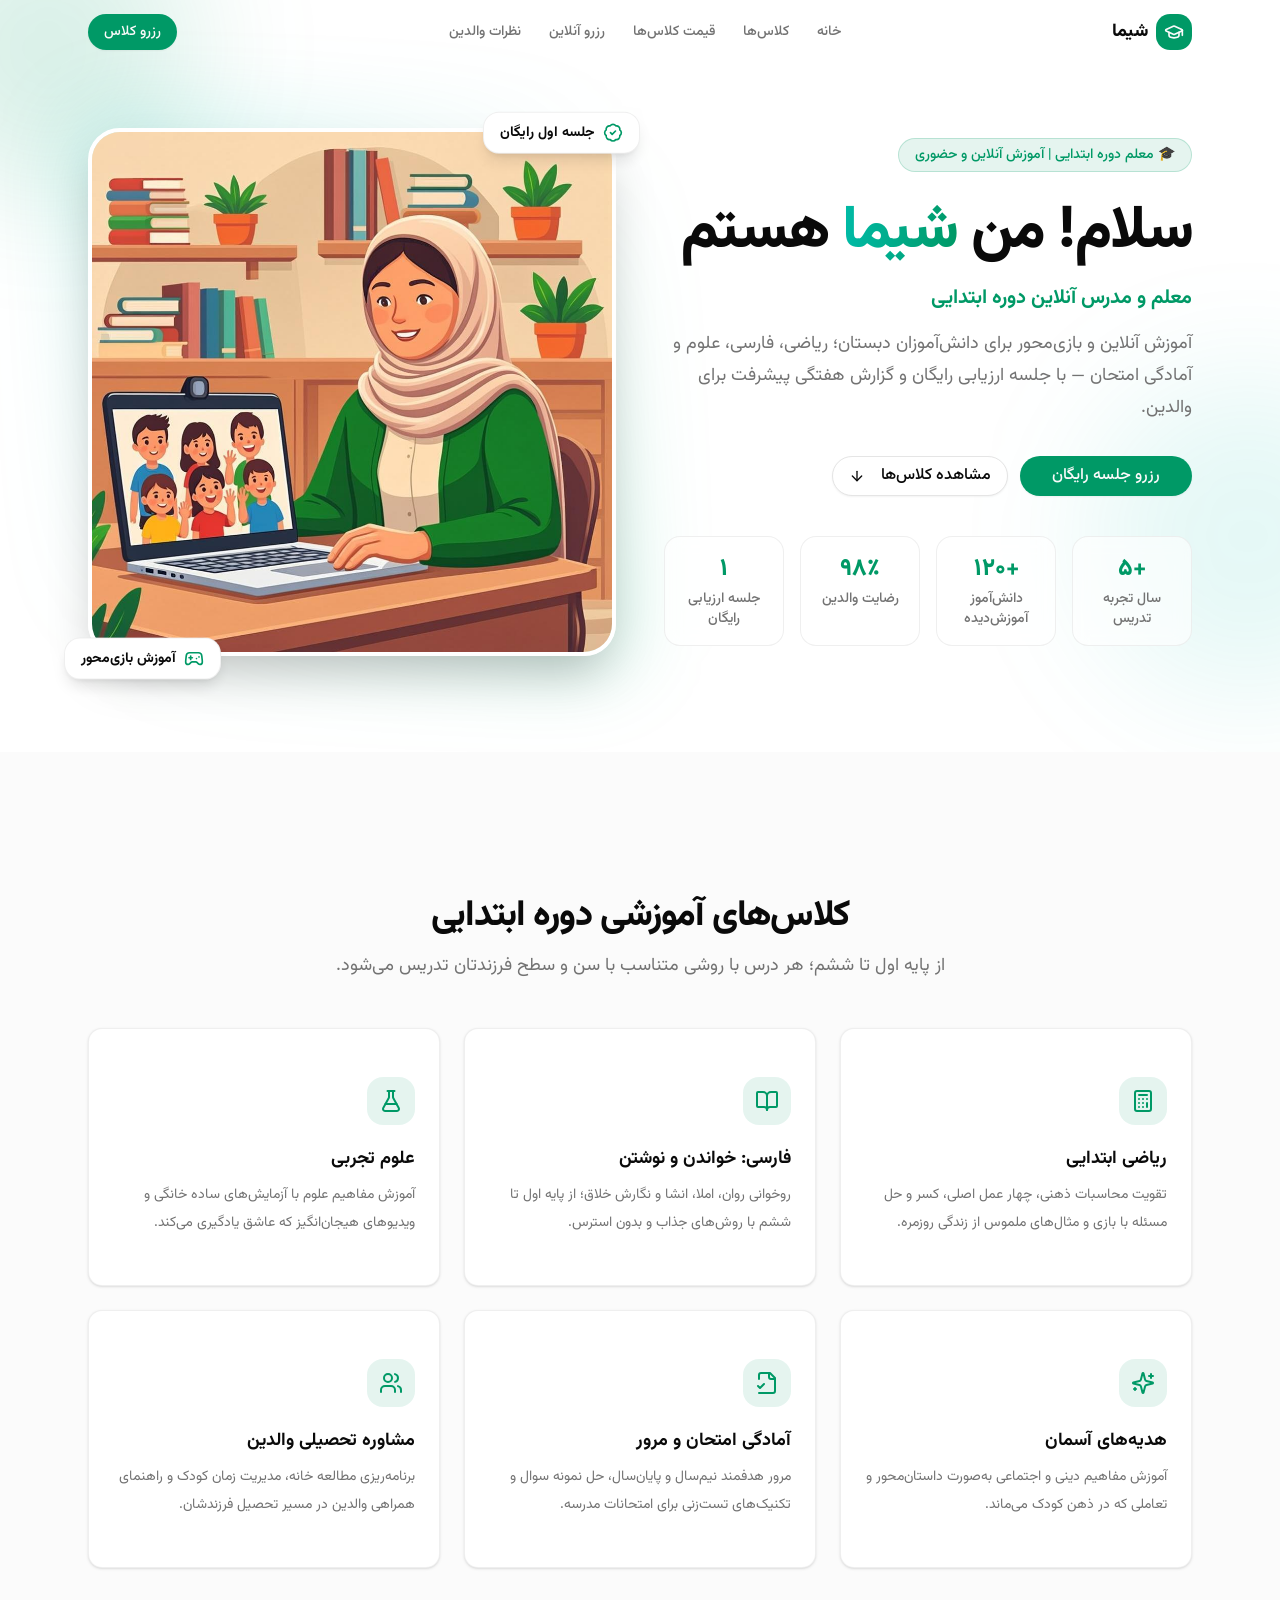
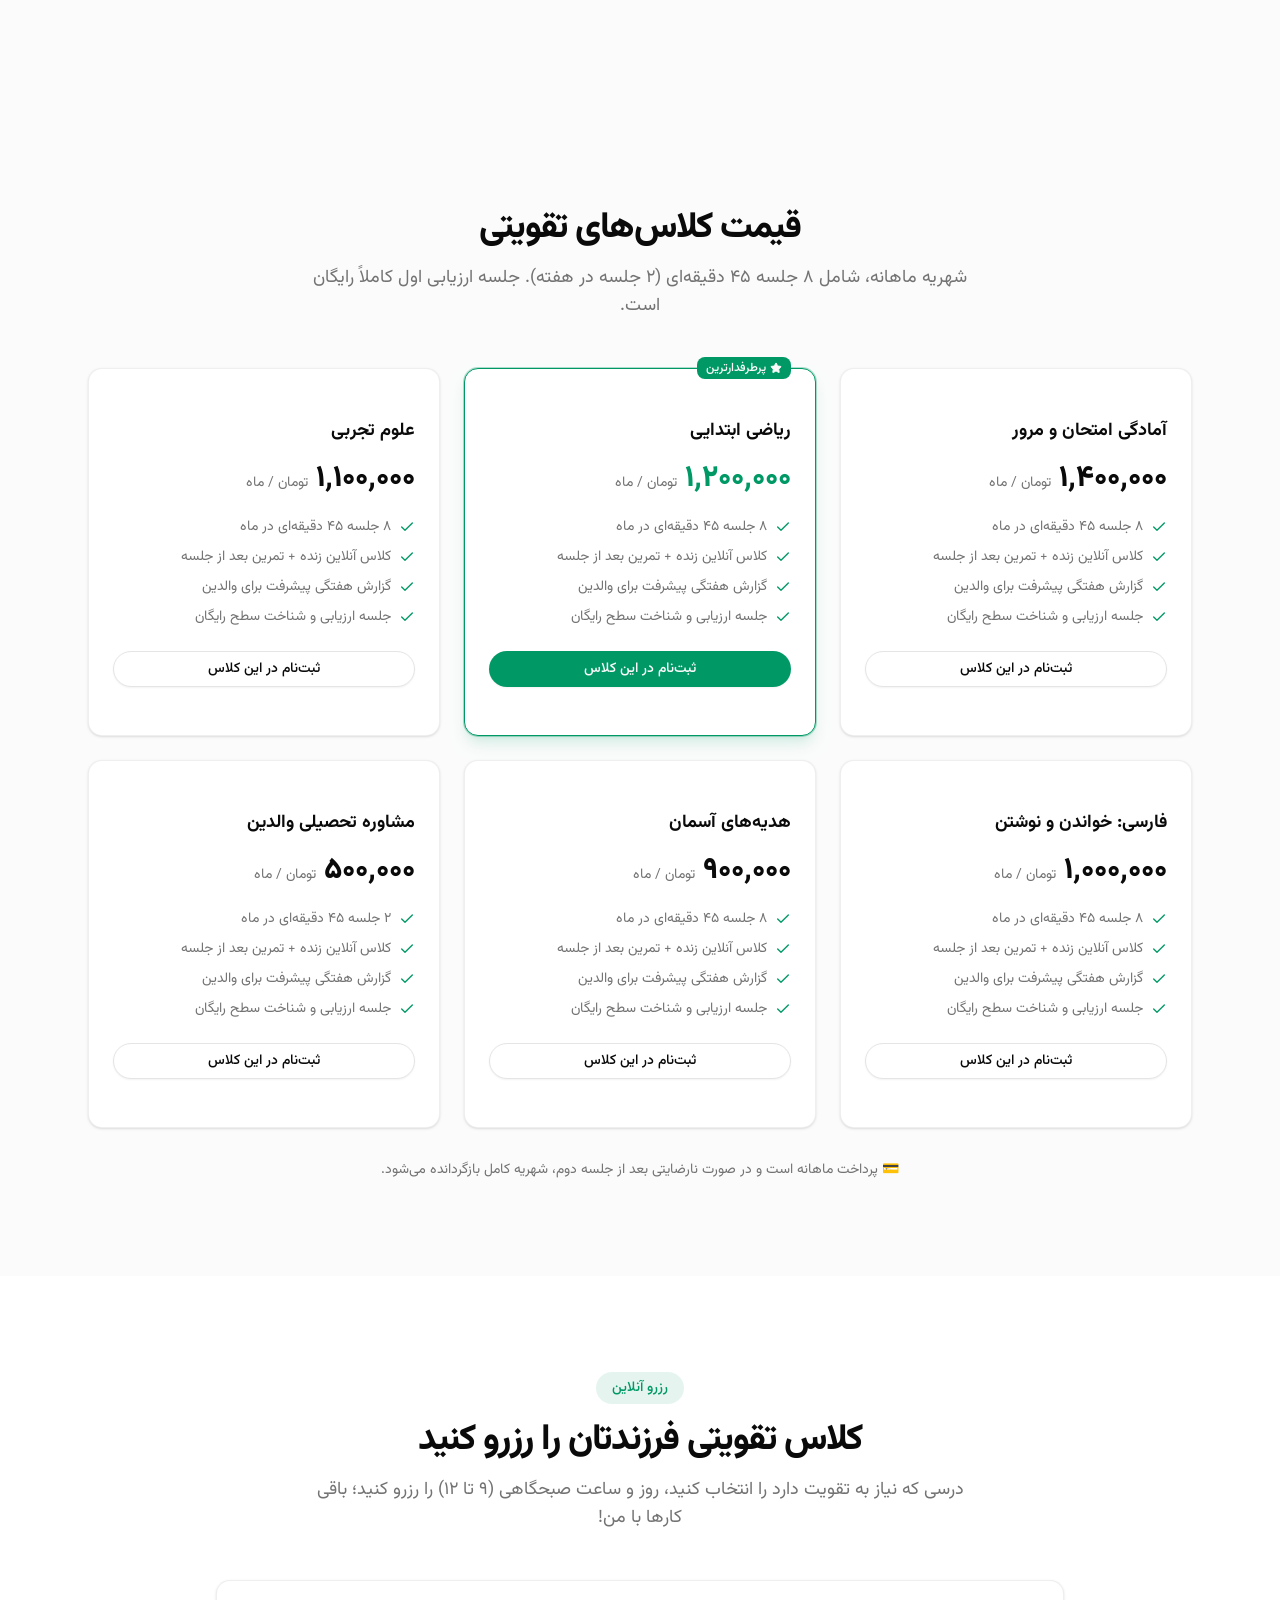
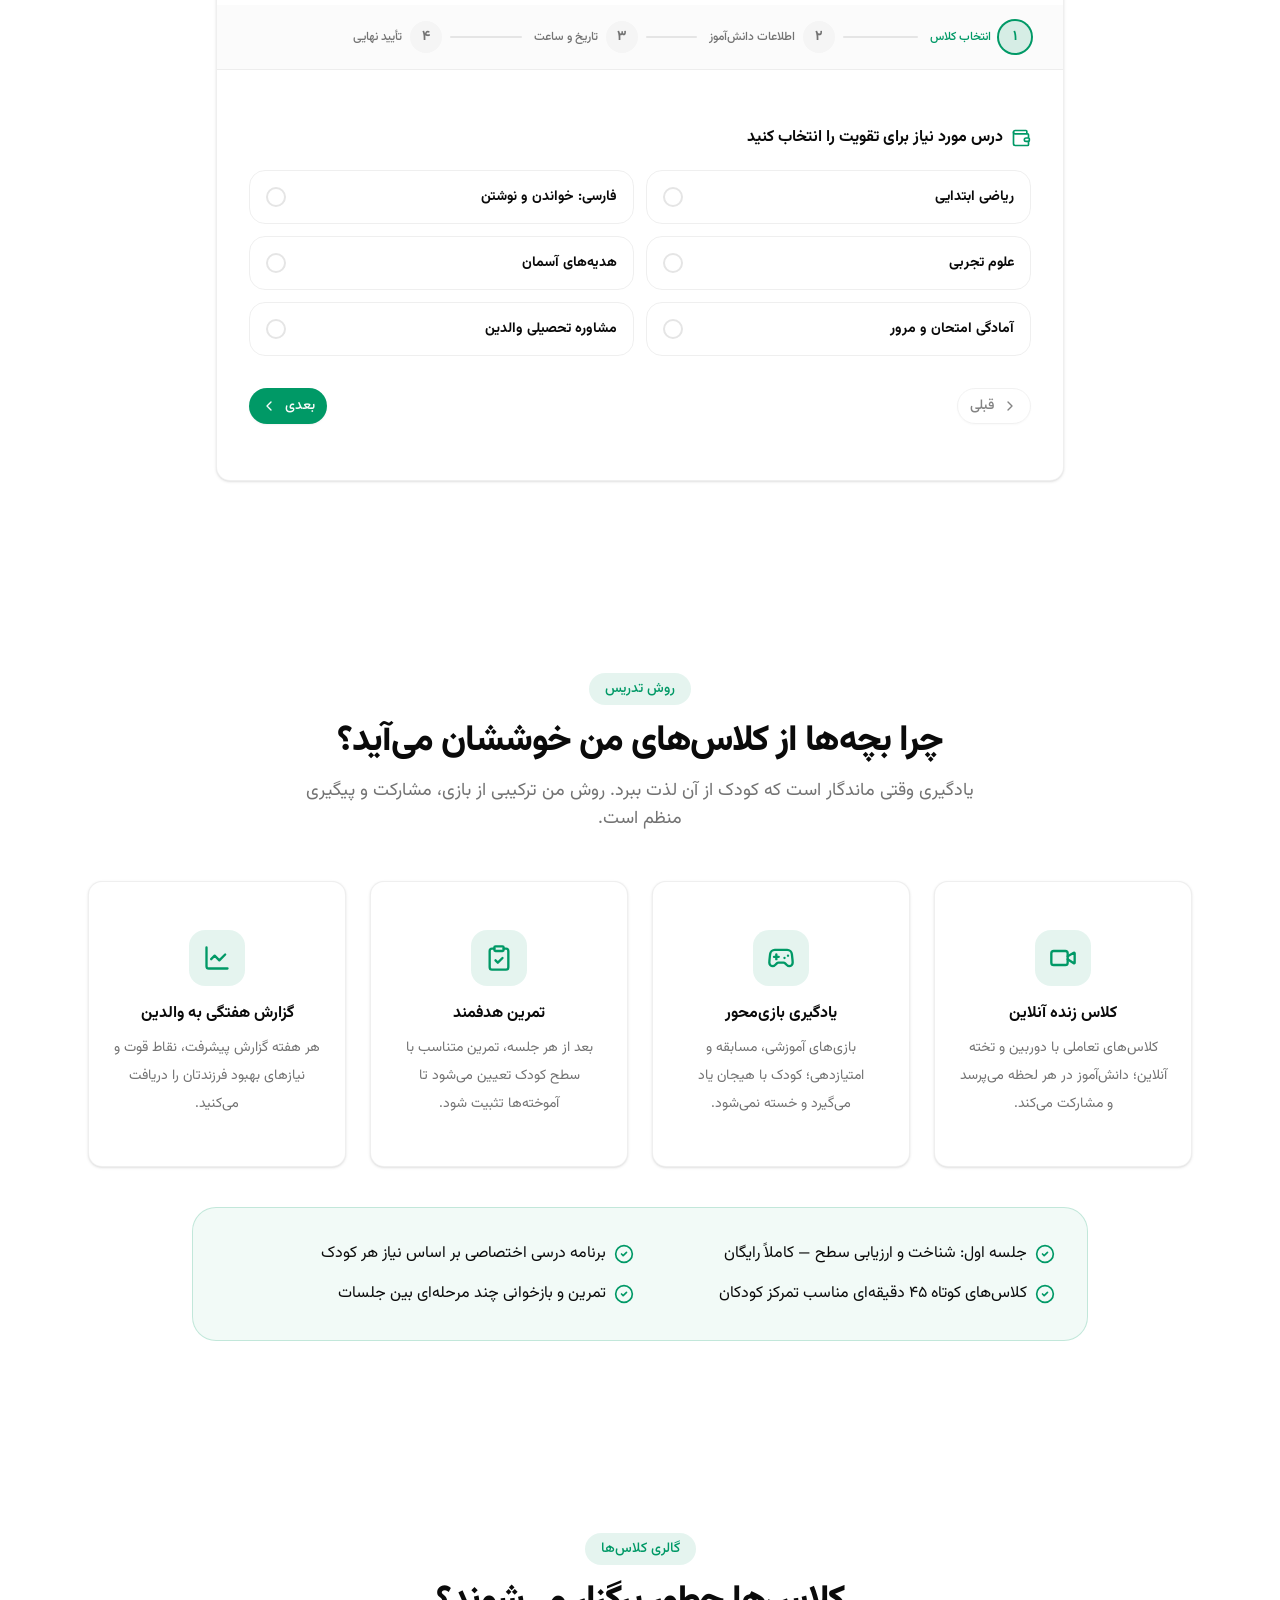
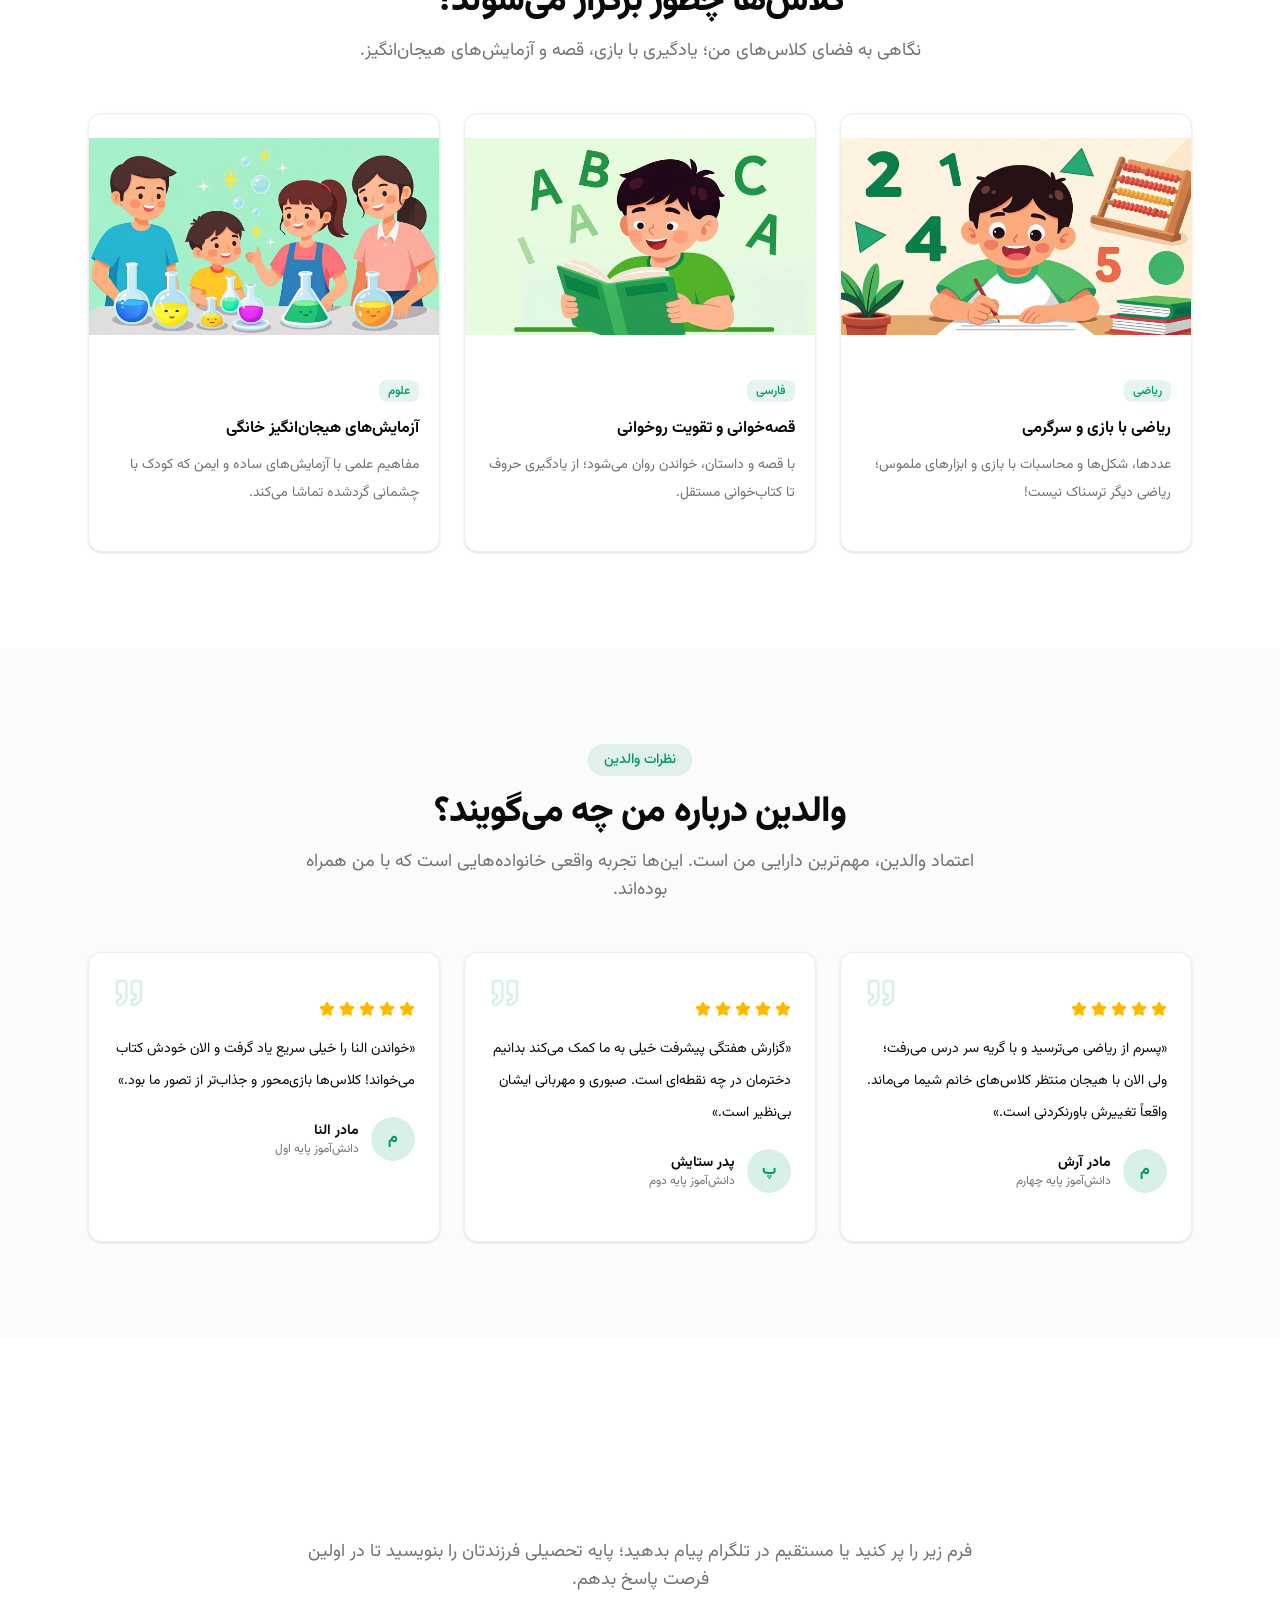
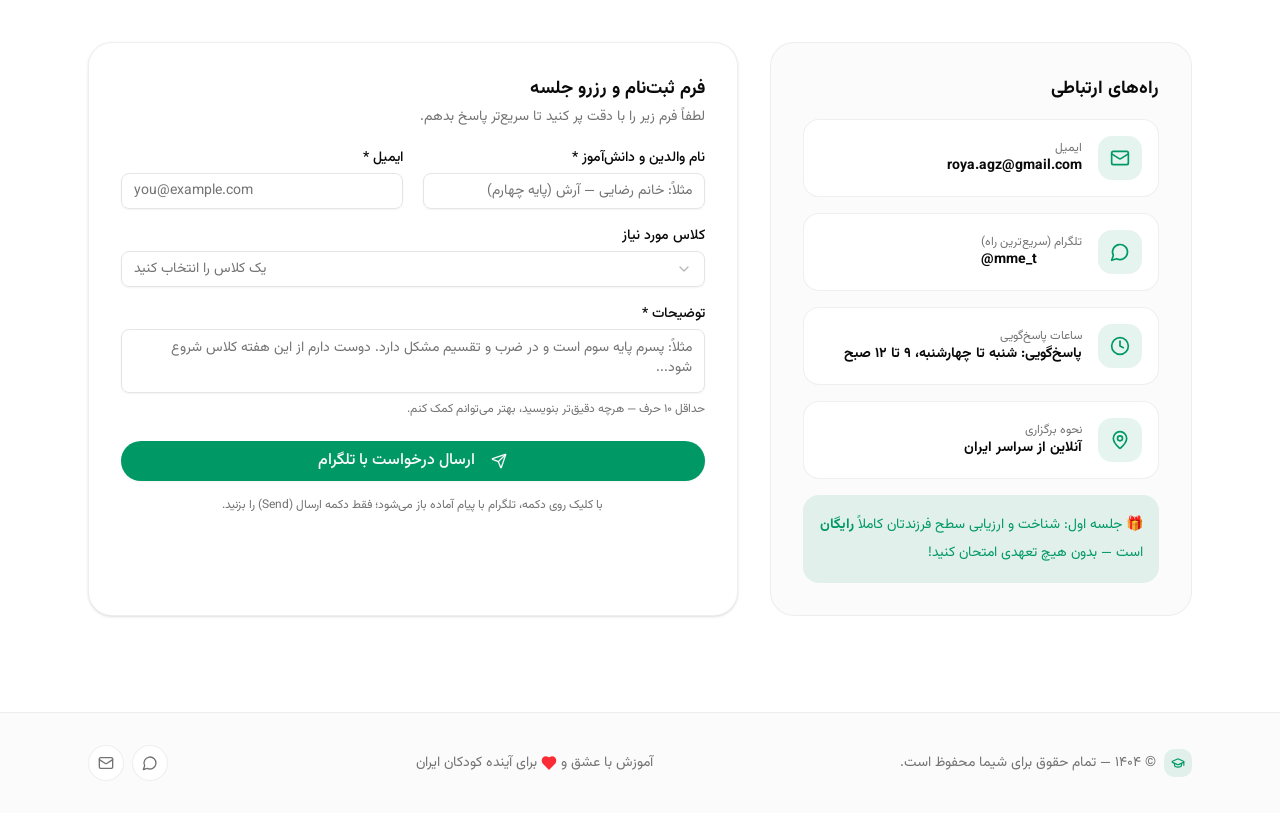
==== index.html @ c609b7a5 "deploy shima site" ====
<!DOCTYPE html><!--fPR9dBHdcpwANZ4AjoOxm--><html lang="fa" dir="rtl"><head><meta charSet="utf-8"/><meta name="viewport" content="width=device-width, initial-scale=1"/><link rel="preload" as="image" href="/images/hero-shima.png"/><link rel="stylesheet" href="/_next/static/chunks/c0160ee8b37b0816.css" data-precedence="next"/><link rel="preload" as="script" fetchPriority="low" href="/_next/static/chunks/556c8b59b4c9a879.js"/><script src="/_next/static/chunks/abc386bdde209760.js" async=""></script><script src="/_next/static/chunks/3b3c7ed019bbd741.js" async=""></script><script src="/_next/static/chunks/turbopack-4418671c871624ce.js" async=""></script><script src="/_next/static/chunks/ff1a16fafef87110.js" async=""></script><script src="/_next/static/chunks/d2be314c3ece3fbe.js" async=""></script><script src="/_next/static/chunks/2d46f11719722bdc.js" async=""></script><script src="/_next/static/chunks/47f9de1a89d2bc11.js" async=""></script><script src="/_next/static/chunks/5f9f906c36f49567.js" async=""></script><link rel="preload" href="https://fonts.googleapis.com/css2?family=Vazirmatn:wght@100..900&amp;display=swap" as="style"/><link rel="preconnect" href="https://fonts.googleapis.com"/><link rel="preconnect" href="https://fonts.gstatic.com" crossorigin="anonymous"/><title>شیما | معلم و مدرس آنلاین دوره ابتدایی</title><meta name="description" content="آموزش آنلاین و بازی‌محور دانش‌آموزان دبستان: ریاضی، فارسی، علوم و آمادگی امتحان. رزرو آنلاین کلاس تقویتی، شهریه شفاف و جلسه ارزیابی رایگان."/><meta name="keywords" content="تدریس آنلاین,معلم ابتدایی,کلاس ریاضی ابتدایی,تدریس خصوصی,آموزش آنلاین کودکان,معلم دبستان,رزرو کلاس آنلاین"/><meta property="og:title" content="شیما | معلم و مدرس آنلاین دوره ابتدایی"/><meta property="og:description" content="آموزش آنلاین و بازی‌محور دانش‌آموزان دبستان با جلسه ارزیابی رایگان"/><meta property="og:locale" content="fa_IR"/><meta property="og:type" content="website"/><meta name="twitter:card" content="summary"/><meta name="twitter:title" content="شیما | معلم و مدرس آنلاین دوره ابتدایی"/><meta name="twitter:description" content="آموزش آنلاین و بازی‌محور دانش‌آموزان دبستان با جلسه ارزیابی رایگان"/><link href="https://fonts.googleapis.com/css2?family=Vazirmatn:wght@100..900&amp;display=swap" rel="stylesheet"/><script src="/_next/static/chunks/a6dad97d9634a72d.js" noModule=""></script></head><body class="antialiased bg-background text-foreground font-sans"><div hidden=""><!--$--><!--/$--></div><div class="flex min-h-screen flex-col"><header class="fixed inset-x-0 top-0 z-50 transition-all duration-300 bg-transparent"><nav aria-label="ناوبری اصلی" class="mx-auto flex h-16 max-w-6xl items-center justify-between px-4 sm:px-6"><a href="#home" class="flex items-center gap-2 font-extrabold"><span class="flex h-9 w-9 items-center justify-center rounded-xl bg-primary text-primary-foreground"><svg xmlns="http://www.w3.org/2000/svg" width="24" height="24" viewBox="0 0 24 24" fill="none" stroke="currentColor" stroke-width="2" stroke-linecap="round" stroke-linejoin="round" class="lucide lucide-graduation-cap h-5 w-5" aria-hidden="true"><path d="M21.42 10.922a1 1 0 0 0-.019-1.838L12.83 5.18a2 2 0 0 0-1.66 0L2.6 9.08a1 1 0 0 0 0 1.832l8.57 3.908a2 2 0 0 0 1.66 0z"></path><path d="M22 10v6"></path><path d="M6 12.5V16a6 3 0 0 0 12 0v-3.5"></path></svg></span><span class="text-lg">شیما</span></a><ul class="hidden items-center gap-1 lg:flex"><li><a href="#home" class="rounded-lg px-3 py-2 text-sm font-medium text-muted-foreground transition-colors hover:bg-primary/10 hover:text-primary">خانه</a></li><li><a href="#classes" class="rounded-lg px-3 py-2 text-sm font-medium text-muted-foreground transition-colors hover:bg-primary/10 hover:text-primary">کلاس‌ها</a></li><li><a href="#pricing" class="rounded-lg px-3 py-2 text-sm font-medium text-muted-foreground transition-colors hover:bg-primary/10 hover:text-primary">قیمت کلاس‌ها</a></li><li><a href="#booking" class="rounded-lg px-3 py-2 text-sm font-medium text-muted-foreground transition-colors hover:bg-primary/10 hover:text-primary">رزرو آنلاین</a></li><li><a href="#testimonials" class="rounded-lg px-3 py-2 text-sm font-medium text-muted-foreground transition-colors hover:bg-primary/10 hover:text-primary">نظرات والدین</a></li></ul><div class="hidden md:block"><a href="#booking" data-slot="button" class="inline-flex items-center justify-center gap-2 whitespace-nowrap text-sm font-medium transition-all disabled:pointer-events-none disabled:opacity-50 [&amp;_svg]:pointer-events-none [&amp;_svg:not([class*=&#x27;size-&#x27;])]:size-4 shrink-0 [&amp;_svg]:shrink-0 outline-none focus-visible:border-ring focus-visible:ring-ring/50 focus-visible:ring-[3px] aria-invalid:ring-destructive/20 dark:aria-invalid:ring-destructive/40 aria-invalid:border-destructive bg-primary text-primary-foreground shadow-xs hover:bg-primary/90 h-9 px-4 py-2 has-[&gt;svg]:px-3 rounded-full">رزرو کلاس</a></div><button data-slot="sheet-trigger" class="inline-flex items-center justify-center gap-2 whitespace-nowrap rounded-md text-sm font-medium transition-all disabled:pointer-events-none disabled:opacity-50 [&amp;_svg]:pointer-events-none [&amp;_svg:not([class*=&#x27;size-&#x27;])]:size-4 shrink-0 [&amp;_svg]:shrink-0 outline-none focus-visible:border-ring focus-visible:ring-ring/50 focus-visible:ring-[3px] aria-invalid:ring-destructive/20 dark:aria-invalid:ring-destructive/40 aria-invalid:border-destructive border bg-background shadow-xs hover:bg-accent hover:text-accent-foreground dark:bg-input/30 dark:border-input dark:hover:bg-input/50 size-9 md:hidden" aria-label="باز کردن منو" type="button" aria-haspopup="dialog" aria-expanded="false" aria-controls="radix-_R_8lfdb_" data-state="closed"><svg xmlns="http://www.w3.org/2000/svg" width="24" height="24" viewBox="0 0 24 24" fill="none" stroke="currentColor" stroke-width="2" stroke-linecap="round" stroke-linejoin="round" class="lucide lucide-menu h-5 w-5" aria-hidden="true"><path d="M4 12h16"></path><path d="M4 18h16"></path><path d="M4 6h16"></path></svg></button></nav></header><main class="flex-1"><section id="home" class="relative overflow-hidden pt-28 pb-16 sm:pt-32 sm:pb-24"><div aria-hidden="true" class="pointer-events-none absolute inset-0 -z-10"><div class="absolute -top-24 -left-24 h-72 w-72 rounded-full bg-primary/15 blur-3xl"></div><div class="absolute top-1/2 -right-32 h-80 w-80 rounded-full bg-teal-500/10 blur-3xl"></div></div><div class="mx-auto grid max-w-6xl items-center gap-12 px-4 sm:px-6 lg:grid-cols-2"><div class="text-center lg:text-right"><div style="opacity:0;transform:translateY(24px)"><span class="inline-flex items-center gap-2 rounded-full border border-primary/20 bg-primary/10 px-4 py-1.5 text-sm font-medium text-primary">🎓 معلم دوره ابتدایی | آموزش آنلاین و حضوری</span></div><div style="opacity:0;transform:translateY(24px)"><h1 class="mt-6 text-4xl font-extrabold leading-[1.2] tracking-tight text-foreground sm:text-5xl lg:text-6xl">سلام! من<!-- --> <span class="bg-gradient-to-l from-emerald-600 to-teal-500 bg-clip-text text-transparent">شیما</span> <!-- -->هستم</h1></div><div style="opacity:0;transform:translateY(24px)"><p class="mt-4 text-lg font-bold text-primary sm:text-xl">معلم و مدرس آنلاین دوره ابتدایی</p></div><div style="opacity:0;transform:translateY(24px)"><p class="mx-auto mt-4 max-w-xl text-base leading-8 text-muted-foreground sm:text-lg lg:mx-0">آموزش آنلاین و بازی‌محور برای دانش‌آموزان دبستان؛ ریاضی، فارسی، علوم و آمادگی امتحان — با جلسه ارزیابی رایگان و گزارش هفتگی پیشرفت برای والدین.</p></div><div style="opacity:0;transform:translateY(24px)"><div class="mt-8 flex flex-col items-center justify-center gap-3 sm:flex-row lg:justify-start"><a href="#booking" data-slot="button" class="inline-flex items-center justify-center gap-2 whitespace-nowrap font-medium transition-all disabled:pointer-events-none disabled:opacity-50 [&amp;_svg]:pointer-events-none [&amp;_svg:not([class*=&#x27;size-&#x27;])]:size-4 shrink-0 [&amp;_svg]:shrink-0 outline-none focus-visible:border-ring focus-visible:ring-ring/50 focus-visible:ring-[3px] aria-invalid:ring-destructive/20 dark:aria-invalid:ring-destructive/40 aria-invalid:border-destructive bg-primary text-primary-foreground shadow-xs hover:bg-primary/90 h-10 has-[&gt;svg]:px-4 w-full rounded-full px-8 text-base sm:w-auto">رزرو جلسه رایگان</a><a href="#classes" data-slot="button" class="inline-flex items-center justify-center gap-2 whitespace-nowrap font-medium transition-all disabled:pointer-events-none disabled:opacity-50 [&amp;_svg]:pointer-events-none [&amp;_svg:not([class*=&#x27;size-&#x27;])]:size-4 shrink-0 [&amp;_svg]:shrink-0 outline-none focus-visible:border-ring focus-visible:ring-ring/50 focus-visible:ring-[3px] aria-invalid:ring-destructive/20 dark:aria-invalid:ring-destructive/40 aria-invalid:border-destructive border bg-background shadow-xs hover:bg-accent hover:text-accent-foreground dark:bg-input/30 dark:border-input dark:hover:bg-input/50 h-10 has-[&gt;svg]:px-4 w-full rounded-full px-8 text-base sm:w-auto">مشاهده کلاس‌ها<svg xmlns="http://www.w3.org/2000/svg" width="24" height="24" viewBox="0 0 24 24" fill="none" stroke="currentColor" stroke-width="2" stroke-linecap="round" stroke-linejoin="round" class="lucide lucide-arrow-down ms-2 h-4 w-4" aria-hidden="true"><path d="M12 5v14"></path><path d="m19 12-7 7-7-7"></path></svg></a></div></div><div style="opacity:0;transform:translateY(24px)"><dl class="mt-10 grid grid-cols-2 gap-4 sm:grid-cols-4"><div class="rounded-2xl border border-border/60 bg-card/60 p-4 text-center backdrop-blur-sm"><dt class="sr-only">سال تجربه تدریس</dt><dd class="text-2xl font-extrabold text-primary">+۵</dd><dd class="mt-1 text-xs font-medium text-muted-foreground sm:text-sm">سال تجربه تدریس</dd></div><div class="rounded-2xl border border-border/60 bg-card/60 p-4 text-center backdrop-blur-sm"><dt class="sr-only">دانش‌آموز آموزش‌دیده</dt><dd class="text-2xl font-extrabold text-primary">+۱۲۰</dd><dd class="mt-1 text-xs font-medium text-muted-foreground sm:text-sm">دانش‌آموز آموزش‌دیده</dd></div><div class="rounded-2xl border border-border/60 bg-card/60 p-4 text-center backdrop-blur-sm"><dt class="sr-only">رضایت والدین</dt><dd class="text-2xl font-extrabold text-primary">۹۸٪</dd><dd class="mt-1 text-xs font-medium text-muted-foreground sm:text-sm">رضایت والدین</dd></div><div class="rounded-2xl border border-border/60 bg-card/60 p-4 text-center backdrop-blur-sm"><dt class="sr-only">جلسه ارزیابی رایگان</dt><dd class="text-2xl font-extrabold text-primary">۱</dd><dd class="mt-1 text-xs font-medium text-muted-foreground sm:text-sm">جلسه ارزیابی رایگان</dd></div></dl></div></div><div style="opacity:0;transform:translateY(40px)"><div class="relative mx-auto max-w-md lg:max-w-none"><div aria-hidden="true" class="absolute -inset-4 -z-10 rounded-[2.5rem] bg-gradient-to-tl from-emerald-500/20 via-transparent to-teal-500/20 blur-2xl"></div><div class="overflow-hidden rounded-[2rem] border-4 border-card shadow-2xl"><img alt="شیما، معلم دوره ابتدایی، در حال برگزاری کلاس آنلاین" width="1024" height="1024" decoding="async" data-nimg="1" class="h-auto w-full object-cover" style="color:transparent" src="/images/hero-shima.png"/></div><div class="absolute -top-4 -right-3 flex items-center gap-2 rounded-2xl border border-border/60 bg-card px-4 py-2.5 shadow-lg sm:-right-6"><svg xmlns="http://www.w3.org/2000/svg" width="24" height="24" viewBox="0 0 24 24" fill="none" stroke="currentColor" stroke-width="2" stroke-linecap="round" stroke-linejoin="round" class="lucide lucide-badge-check h-5 w-5 text-primary" aria-hidden="true"><path d="M3.85 8.62a4 4 0 0 1 4.78-4.77 4 4 0 0 1 6.74 0 4 4 0 0 1 4.78 4.78 4 4 0 0 1 0 6.74 4 4 0 0 1-4.77 4.78 4 4 0 0 1-6.75 0 4 4 0 0 1-4.78-4.77 4 4 0 0 1 0-6.76Z"></path><path d="m9 12 2 2 4-4"></path></svg><span class="text-sm font-bold">جلسه اول رایگان</span></div><div class="absolute -bottom-4 -left-3 flex items-center gap-2 rounded-2xl border border-border/60 bg-card px-4 py-2.5 shadow-lg sm:-left-6"><svg xmlns="http://www.w3.org/2000/svg" width="24" height="24" viewBox="0 0 24 24" fill="none" stroke="currentColor" stroke-width="2" stroke-linecap="round" stroke-linejoin="round" class="lucide lucide-gamepad2 lucide-gamepad-2 h-5 w-5 text-primary" aria-hidden="true"><line x1="6" x2="10" y1="11" y2="11"></line><line x1="8" x2="8" y1="9" y2="13"></line><line x1="15" x2="15.01" y1="12" y2="12"></line><line x1="18" x2="18.01" y1="10" y2="10"></line><path d="M17.32 5H6.68a4 4 0 0 0-3.978 3.59c-.006.052-.01.101-.017.152C2.604 9.416 2 14.456 2 16a3 3 0 0 0 3 3c1 0 1.5-.5 2-1l1.414-1.414A2 2 0 0 1 9.828 16h4.344a2 2 0 0 1 1.414.586L17 18c.5.5 1 1 2 1a3 3 0 0 0 3-3c0-1.545-.604-6.584-.685-7.258-.007-.05-.011-.1-.017-.151A4 4 0 0 0 17.32 5z"></path></svg><span class="text-sm font-bold">آموزش بازی‌محور</span></div></div></div></div></section><section id="classes" class="bg-muted/40 py-20 sm:py-24"><div class="mx-auto max-w-6xl px-4 sm:px-6"><div class="mx-auto mb-12 max-w-2xl text-center"><div style="opacity:0;transform:translateY(24px)"><span class="inline-block rounded-full bg-primary/10 px-4 py-1.5 text-sm font-medium text-primary">کلاس‌ها</span></div><div style="opacity:0;transform:translateY(24px)"><h2 class="mt-4 text-3xl font-extrabold tracking-tight text-foreground sm:text-4xl">کلاس‌های آموزشی دوره ابتدایی</h2></div><div style="opacity:0;transform:translateY(24px)"><p class="mt-4 text-base leading-7 text-muted-foreground sm:text-lg">از پایه اول تا ششم؛ هر درس با روشی متناسب با سن و سطح فرزندتان تدریس می‌شود.</p></div></div><div class="grid gap-6 sm:grid-cols-2 lg:grid-cols-3"><div style="opacity:0;transform:translateY(24px)"><div data-slot="card" class="bg-card text-card-foreground flex flex-col gap-6 rounded-xl border py-6 shadow-sm group h-full border-border/60 transition-all duration-300 hover:-translate-y-1.5 hover:border-primary/40 hover:shadow-xl"><div data-slot="card-content" class="p-6"><div class="flex h-12 w-12 items-center justify-center rounded-2xl bg-primary/10 text-primary transition-colors group-hover:bg-primary group-hover:text-primary-foreground"><svg xmlns="http://www.w3.org/2000/svg" width="24" height="24" viewBox="0 0 24 24" fill="none" stroke="currentColor" stroke-width="2" stroke-linecap="round" stroke-linejoin="round" class="lucide lucide-calculator h-6 w-6" aria-hidden="true"><rect width="16" height="20" x="4" y="2" rx="2"></rect><line x1="8" x2="16" y1="6" y2="6"></line><line x1="16" x2="16" y1="14" y2="18"></line><path d="M16 10h.01"></path><path d="M12 10h.01"></path><path d="M8 10h.01"></path><path d="M12 14h.01"></path><path d="M8 14h.01"></path><path d="M12 18h.01"></path><path d="M8 18h.01"></path></svg></div><h3 class="mt-5 text-lg font-bold text-foreground">ریاضی ابتدایی</h3><p class="mt-2 text-sm leading-7 text-muted-foreground">تقویت محاسبات ذهنی، چهار عمل اصلی، کسر و حل مسئله با بازی و مثال‌های ملموس از زندگی روزمره.</p></div></div></div><div style="opacity:0;transform:translateY(24px)"><div data-slot="card" class="bg-card text-card-foreground flex flex-col gap-6 rounded-xl border py-6 shadow-sm group h-full border-border/60 transition-all duration-300 hover:-translate-y-1.5 hover:border-primary/40 hover:shadow-xl"><div data-slot="card-content" class="p-6"><div class="flex h-12 w-12 items-center justify-center rounded-2xl bg-primary/10 text-primary transition-colors group-hover:bg-primary group-hover:text-primary-foreground"><svg xmlns="http://www.w3.org/2000/svg" width="24" height="24" viewBox="0 0 24 24" fill="none" stroke="currentColor" stroke-width="2" stroke-linecap="round" stroke-linejoin="round" class="lucide lucide-book-open h-6 w-6" aria-hidden="true"><path d="M12 7v14"></path><path d="M3 18a1 1 0 0 1-1-1V4a1 1 0 0 1 1-1h5a4 4 0 0 1 4 4 4 4 0 0 1 4-4h5a1 1 0 0 1 1 1v13a1 1 0 0 1-1 1h-6a3 3 0 0 0-3 3 3 3 0 0 0-3-3z"></path></svg></div><h3 class="mt-5 text-lg font-bold text-foreground">فارسی: خواندن و نوشتن</h3><p class="mt-2 text-sm leading-7 text-muted-foreground">روخوانی روان، املا، انشا و نگارش خلاق؛ از پایه اول تا ششم با روش‌های جذاب و بدون استرس.</p></div></div></div><div style="opacity:0;transform:translateY(24px)"><div data-slot="card" class="bg-card text-card-foreground flex flex-col gap-6 rounded-xl border py-6 shadow-sm group h-full border-border/60 transition-all duration-300 hover:-translate-y-1.5 hover:border-primary/40 hover:shadow-xl"><div data-slot="card-content" class="p-6"><div class="flex h-12 w-12 items-center justify-center rounded-2xl bg-primary/10 text-primary transition-colors group-hover:bg-primary group-hover:text-primary-foreground"><svg xmlns="http://www.w3.org/2000/svg" width="24" height="24" viewBox="0 0 24 24" fill="none" stroke="currentColor" stroke-width="2" stroke-linecap="round" stroke-linejoin="round" class="lucide lucide-flask-conical h-6 w-6" aria-hidden="true"><path d="M14 2v6a2 2 0 0 0 .245.96l5.51 10.08A2 2 0 0 1 18 22H6a2 2 0 0 1-1.755-2.96l5.51-10.08A2 2 0 0 0 10 8V2"></path><path d="M6.453 15h11.094"></path><path d="M8.5 2h7"></path></svg></div><h3 class="mt-5 text-lg font-bold text-foreground">علوم تجربی</h3><p class="mt-2 text-sm leading-7 text-muted-foreground">آموزش مفاهیم علوم با آزمایش‌های ساده خانگی و ویدیوهای هیجان‌انگیز که عاشق یادگیری می‌کند.</p></div></div></div><div style="opacity:0;transform:translateY(24px)"><div data-slot="card" class="bg-card text-card-foreground flex flex-col gap-6 rounded-xl border py-6 shadow-sm group h-full border-border/60 transition-all duration-300 hover:-translate-y-1.5 hover:border-primary/40 hover:shadow-xl"><div data-slot="card-content" class="p-6"><div class="flex h-12 w-12 items-center justify-center rounded-2xl bg-primary/10 text-primary transition-colors group-hover:bg-primary group-hover:text-primary-foreground"><svg xmlns="http://www.w3.org/2000/svg" width="24" height="24" viewBox="0 0 24 24" fill="none" stroke="currentColor" stroke-width="2" stroke-linecap="round" stroke-linejoin="round" class="lucide lucide-sparkles h-6 w-6" aria-hidden="true"><path d="M9.937 15.5A2 2 0 0 0 8.5 14.063l-6.135-1.582a.5.5 0 0 1 0-.962L8.5 9.936A2 2 0 0 0 9.937 8.5l1.582-6.135a.5.5 0 0 1 .963 0L14.063 8.5A2 2 0 0 0 15.5 9.937l6.135 1.581a.5.5 0 0 1 0 .964L15.5 14.063a2 2 0 0 0-1.437 1.437l-1.582 6.135a.5.5 0 0 1-.963 0z"></path><path d="M20 3v4"></path><path d="M22 5h-4"></path><path d="M4 17v2"></path><path d="M5 18H3"></path></svg></div><h3 class="mt-5 text-lg font-bold text-foreground">هدیه‌های آسمان</h3><p class="mt-2 text-sm leading-7 text-muted-foreground">آموزش مفاهیم دینی و اجتماعی به‌صورت داستان‌محور و تعاملی که در ذهن کودک می‌ماند.</p></div></div></div><div style="opacity:0;transform:translateY(24px)"><div data-slot="card" class="bg-card text-card-foreground flex flex-col gap-6 rounded-xl border py-6 shadow-sm group h-full border-border/60 transition-all duration-300 hover:-translate-y-1.5 hover:border-primary/40 hover:shadow-xl"><div data-slot="card-content" class="p-6"><div class="flex h-12 w-12 items-center justify-center rounded-2xl bg-primary/10 text-primary transition-colors group-hover:bg-primary group-hover:text-primary-foreground"><svg xmlns="http://www.w3.org/2000/svg" width="24" height="24" viewBox="0 0 24 24" fill="none" stroke="currentColor" stroke-width="2" stroke-linecap="round" stroke-linejoin="round" class="lucide lucide-file-check2 lucide-file-check-2 h-6 w-6" aria-hidden="true"><path d="M4 22h14a2 2 0 0 0 2-2V7l-5-5H6a2 2 0 0 0-2 2v4"></path><path d="M14 2v4a2 2 0 0 0 2 2h4"></path><path d="m3 15 2 2 4-4"></path></svg></div><h3 class="mt-5 text-lg font-bold text-foreground">آمادگی امتحان و مرور</h3><p class="mt-2 text-sm leading-7 text-muted-foreground">مرور هدفمند نیم‌سال و پایان‌سال، حل نمونه سوال و تکنیک‌های تست‌زنی برای امتحانات مدرسه.</p></div></div></div><div style="opacity:0;transform:translateY(24px)"><div data-slot="card" class="bg-card text-card-foreground flex flex-col gap-6 rounded-xl border py-6 shadow-sm group h-full border-border/60 transition-all duration-300 hover:-translate-y-1.5 hover:border-primary/40 hover:shadow-xl"><div data-slot="card-content" class="p-6"><div class="flex h-12 w-12 items-center justify-center rounded-2xl bg-primary/10 text-primary transition-colors group-hover:bg-primary group-hover:text-primary-foreground"><svg xmlns="http://www.w3.org/2000/svg" width="24" height="24" viewBox="0 0 24 24" fill="none" stroke="currentColor" stroke-width="2" stroke-linecap="round" stroke-linejoin="round" class="lucide lucide-users h-6 w-6" aria-hidden="true"><path d="M16 21v-2a4 4 0 0 0-4-4H6a4 4 0 0 0-4 4v2"></path><path d="M16 3.128a4 4 0 0 1 0 7.744"></path><path d="M22 21v-2a4 4 0 0 0-3-3.87"></path><circle cx="9" cy="7" r="4"></circle></svg></div><h3 class="mt-5 text-lg font-bold text-foreground">مشاوره تحصیلی والدین</h3><p class="mt-2 text-sm leading-7 text-muted-foreground">برنامه‌ریزی مطالعه خانه، مدیریت زمان کودک و راهنمای همراهی والدین در مسیر تحصیل فرزندشان.</p></div></div></div></div></div></section><section id="pricing" class="bg-muted/40 py-20 sm:py-24"><div class="mx-auto max-w-6xl px-4 sm:px-6"><div class="mx-auto mb-12 max-w-2xl text-center"><div style="opacity:0;transform:translateY(24px)"><span class="inline-block rounded-full bg-primary/10 px-4 py-1.5 text-sm font-medium text-primary">شهریه کلاس‌ها</span></div><div style="opacity:0;transform:translateY(24px)"><h2 class="mt-4 text-3xl font-extrabold tracking-tight text-foreground sm:text-4xl">قیمت کلاس‌های تقویتی</h2></div><div style="opacity:0;transform:translateY(24px)"><p class="mt-4 text-base leading-7 text-muted-foreground sm:text-lg">شهریه ماهانه، شامل ۸ جلسه ۴۵ دقیقه‌ای (۲ جلسه در هفته). جلسه ارزیابی اول کاملاً رایگان است.</p></div></div><div class="grid gap-6 sm:grid-cols-2 lg:grid-cols-3"><div style="opacity:0;transform:translateY(24px)"><div data-slot="card" class="bg-card text-card-foreground flex flex-col gap-6 rounded-xl border py-6 shadow-sm relative h-full transition-all duration-300 hover:-translate-y-1.5 hover:shadow-xl border-border/60"><div data-slot="card-content" class="flex h-full flex-col p-6"><h3 class="text-lg font-bold text-foreground">آمادگی امتحان و مرور</h3><div class="mt-4 flex items-baseline gap-2"><span class="text-3xl font-extrabold text-foreground">۱٬۴۰۰٬۰۰۰</span><span class="text-sm text-muted-foreground">تومان / ماه</span></div><ul class="mt-5 flex-1 space-y-2.5 text-sm text-muted-foreground"><li class="flex items-center gap-2"><svg xmlns="http://www.w3.org/2000/svg" width="24" height="24" viewBox="0 0 24 24" fill="none" stroke="currentColor" stroke-width="2" stroke-linecap="round" stroke-linejoin="round" class="lucide lucide-check h-4 w-4 shrink-0 text-primary" aria-hidden="true"><path d="M20 6 9 17l-5-5"></path></svg>۸<!-- --> جلسه ۴۵ دقیقه‌ای در ماه</li><li class="flex items-center gap-2"><svg xmlns="http://www.w3.org/2000/svg" width="24" height="24" viewBox="0 0 24 24" fill="none" stroke="currentColor" stroke-width="2" stroke-linecap="round" stroke-linejoin="round" class="lucide lucide-check h-4 w-4 shrink-0 text-primary" aria-hidden="true"><path d="M20 6 9 17l-5-5"></path></svg>کلاس آنلاین زنده + تمرین بعد از جلسه</li><li class="flex items-center gap-2"><svg xmlns="http://www.w3.org/2000/svg" width="24" height="24" viewBox="0 0 24 24" fill="none" stroke="currentColor" stroke-width="2" stroke-linecap="round" stroke-linejoin="round" class="lucide lucide-check h-4 w-4 shrink-0 text-primary" aria-hidden="true"><path d="M20 6 9 17l-5-5"></path></svg>گزارش هفتگی پیشرفت برای والدین</li><li class="flex items-center gap-2"><svg xmlns="http://www.w3.org/2000/svg" width="24" height="24" viewBox="0 0 24 24" fill="none" stroke="currentColor" stroke-width="2" stroke-linecap="round" stroke-linejoin="round" class="lucide lucide-check h-4 w-4 shrink-0 text-primary" aria-hidden="true"><path d="M20 6 9 17l-5-5"></path></svg>جلسه ارزیابی و شناخت سطح رایگان</li></ul><a href="#booking" data-slot="button" class="inline-flex items-center justify-center gap-2 whitespace-nowrap text-sm font-medium transition-all disabled:pointer-events-none disabled:opacity-50 [&amp;_svg]:pointer-events-none [&amp;_svg:not([class*=&#x27;size-&#x27;])]:size-4 shrink-0 [&amp;_svg]:shrink-0 outline-none focus-visible:border-ring focus-visible:ring-ring/50 focus-visible:ring-[3px] aria-invalid:ring-destructive/20 dark:aria-invalid:ring-destructive/40 aria-invalid:border-destructive border bg-background shadow-xs hover:bg-accent hover:text-accent-foreground dark:bg-input/30 dark:border-input dark:hover:bg-input/50 h-9 px-4 py-2 has-[&gt;svg]:px-3 mt-6 w-full rounded-full">ثبت‌نام در این کلاس</a></div></div></div><div style="opacity:0;transform:translateY(24px)"><div data-slot="card" class="bg-card text-card-foreground flex flex-col gap-6 rounded-xl border py-6 relative h-full transition-all duration-300 hover:-translate-y-1.5 hover:shadow-xl border-primary shadow-lg shadow-primary/15 ring-1 ring-primary/30"><span data-slot="badge" class="inline-flex items-center justify-center rounded-md border px-2 py-0.5 text-xs font-medium w-fit whitespace-nowrap shrink-0 [&amp;&gt;svg]:size-3 [&amp;&gt;svg]:pointer-events-none focus-visible:border-ring focus-visible:ring-ring/50 focus-visible:ring-[3px] aria-invalid:ring-destructive/20 dark:aria-invalid:ring-destructive/40 aria-invalid:border-destructive transition-[color,box-shadow] overflow-hidden border-transparent [a&amp;]:hover:bg-primary/90 absolute -top-3 right-6 gap-1 bg-primary text-primary-foreground"><svg xmlns="http://www.w3.org/2000/svg" width="24" height="24" viewBox="0 0 24 24" fill="none" stroke="currentColor" stroke-width="2" stroke-linecap="round" stroke-linejoin="round" class="lucide lucide-star h-3 w-3 fill-current" aria-hidden="true"><path d="M11.525 2.295a.53.53 0 0 1 .95 0l2.31 4.679a2.123 2.123 0 0 0 1.595 1.16l5.166.756a.53.53 0 0 1 .294.904l-3.736 3.638a2.123 2.123 0 0 0-.611 1.878l.882 5.14a.53.53 0 0 1-.771.56l-4.618-2.428a2.122 2.122 0 0 0-1.973 0L6.396 21.01a.53.53 0 0 1-.77-.56l.881-5.139a2.122 2.122 0 0 0-.611-1.879L2.16 9.795a.53.53 0 0 1 .294-.906l5.165-.755a2.122 2.122 0 0 0 1.597-1.16z"></path></svg>پرطرفدارترین</span><div data-slot="card-content" class="flex h-full flex-col p-6"><h3 class="text-lg font-bold text-foreground">ریاضی ابتدایی</h3><div class="mt-4 flex items-baseline gap-2"><span class="text-3xl font-extrabold text-primary">۱٬۲۰۰٬۰۰۰</span><span class="text-sm text-muted-foreground">تومان / ماه</span></div><ul class="mt-5 flex-1 space-y-2.5 text-sm text-muted-foreground"><li class="flex items-center gap-2"><svg xmlns="http://www.w3.org/2000/svg" width="24" height="24" viewBox="0 0 24 24" fill="none" stroke="currentColor" stroke-width="2" stroke-linecap="round" stroke-linejoin="round" class="lucide lucide-check h-4 w-4 shrink-0 text-primary" aria-hidden="true"><path d="M20 6 9 17l-5-5"></path></svg>۸<!-- --> جلسه ۴۵ دقیقه‌ای در ماه</li><li class="flex items-center gap-2"><svg xmlns="http://www.w3.org/2000/svg" width="24" height="24" viewBox="0 0 24 24" fill="none" stroke="currentColor" stroke-width="2" stroke-linecap="round" stroke-linejoin="round" class="lucide lucide-check h-4 w-4 shrink-0 text-primary" aria-hidden="true"><path d="M20 6 9 17l-5-5"></path></svg>کلاس آنلاین زنده + تمرین بعد از جلسه</li><li class="flex items-center gap-2"><svg xmlns="http://www.w3.org/2000/svg" width="24" height="24" viewBox="0 0 24 24" fill="none" stroke="currentColor" stroke-width="2" stroke-linecap="round" stroke-linejoin="round" class="lucide lucide-check h-4 w-4 shrink-0 text-primary" aria-hidden="true"><path d="M20 6 9 17l-5-5"></path></svg>گزارش هفتگی پیشرفت برای والدین</li><li class="flex items-center gap-2"><svg xmlns="http://www.w3.org/2000/svg" width="24" height="24" viewBox="0 0 24 24" fill="none" stroke="currentColor" stroke-width="2" stroke-linecap="round" stroke-linejoin="round" class="lucide lucide-check h-4 w-4 shrink-0 text-primary" aria-hidden="true"><path d="M20 6 9 17l-5-5"></path></svg>جلسه ارزیابی و شناخت سطح رایگان</li></ul><a href="#booking" data-slot="button" class="inline-flex items-center justify-center gap-2 whitespace-nowrap text-sm font-medium transition-all disabled:pointer-events-none disabled:opacity-50 [&amp;_svg]:pointer-events-none [&amp;_svg:not([class*=&#x27;size-&#x27;])]:size-4 shrink-0 [&amp;_svg]:shrink-0 outline-none focus-visible:border-ring focus-visible:ring-ring/50 focus-visible:ring-[3px] aria-invalid:ring-destructive/20 dark:aria-invalid:ring-destructive/40 aria-invalid:border-destructive bg-primary text-primary-foreground shadow-xs hover:bg-primary/90 h-9 px-4 py-2 has-[&gt;svg]:px-3 mt-6 w-full rounded-full">ثبت‌نام در این کلاس</a></div></div></div><div style="opacity:0;transform:translateY(24px)"><div data-slot="card" class="bg-card text-card-foreground flex flex-col gap-6 rounded-xl border py-6 shadow-sm relative h-full transition-all duration-300 hover:-translate-y-1.5 hover:shadow-xl border-border/60"><div data-slot="card-content" class="flex h-full flex-col p-6"><h3 class="text-lg font-bold text-foreground">علوم تجربی</h3><div class="mt-4 flex items-baseline gap-2"><span class="text-3xl font-extrabold text-foreground">۱٬۱۰۰٬۰۰۰</span><span class="text-sm text-muted-foreground">تومان / ماه</span></div><ul class="mt-5 flex-1 space-y-2.5 text-sm text-muted-foreground"><li class="flex items-center gap-2"><svg xmlns="http://www.w3.org/2000/svg" width="24" height="24" viewBox="0 0 24 24" fill="none" stroke="currentColor" stroke-width="2" stroke-linecap="round" stroke-linejoin="round" class="lucide lucide-check h-4 w-4 shrink-0 text-primary" aria-hidden="true"><path d="M20 6 9 17l-5-5"></path></svg>۸<!-- --> جلسه ۴۵ دقیقه‌ای در ماه</li><li class="flex items-center gap-2"><svg xmlns="http://www.w3.org/2000/svg" width="24" height="24" viewBox="0 0 24 24" fill="none" stroke="currentColor" stroke-width="2" stroke-linecap="round" stroke-linejoin="round" class="lucide lucide-check h-4 w-4 shrink-0 text-primary" aria-hidden="true"><path d="M20 6 9 17l-5-5"></path></svg>کلاس آنلاین زنده + تمرین بعد از جلسه</li><li class="flex items-center gap-2"><svg xmlns="http://www.w3.org/2000/svg" width="24" height="24" viewBox="0 0 24 24" fill="none" stroke="currentColor" stroke-width="2" stroke-linecap="round" stroke-linejoin="round" class="lucide lucide-check h-4 w-4 shrink-0 text-primary" aria-hidden="true"><path d="M20 6 9 17l-5-5"></path></svg>گزارش هفتگی پیشرفت برای والدین</li><li class="flex items-center gap-2"><svg xmlns="http://www.w3.org/2000/svg" width="24" height="24" viewBox="0 0 24 24" fill="none" stroke="currentColor" stroke-width="2" stroke-linecap="round" stroke-linejoin="round" class="lucide lucide-check h-4 w-4 shrink-0 text-primary" aria-hidden="true"><path d="M20 6 9 17l-5-5"></path></svg>جلسه ارزیابی و شناخت سطح رایگان</li></ul><a href="#booking" data-slot="button" class="inline-flex items-center justify-center gap-2 whitespace-nowrap text-sm font-medium transition-all disabled:pointer-events-none disabled:opacity-50 [&amp;_svg]:pointer-events-none [&amp;_svg:not([class*=&#x27;size-&#x27;])]:size-4 shrink-0 [&amp;_svg]:shrink-0 outline-none focus-visible:border-ring focus-visible:ring-ring/50 focus-visible:ring-[3px] aria-invalid:ring-destructive/20 dark:aria-invalid:ring-destructive/40 aria-invalid:border-destructive border bg-background shadow-xs hover:bg-accent hover:text-accent-foreground dark:bg-input/30 dark:border-input dark:hover:bg-input/50 h-9 px-4 py-2 has-[&gt;svg]:px-3 mt-6 w-full rounded-full">ثبت‌نام در این کلاس</a></div></div></div><div style="opacity:0;transform:translateY(24px)"><div data-slot="card" class="bg-card text-card-foreground flex flex-col gap-6 rounded-xl border py-6 shadow-sm relative h-full transition-all duration-300 hover:-translate-y-1.5 hover:shadow-xl border-border/60"><div data-slot="card-content" class="flex h-full flex-col p-6"><h3 class="text-lg font-bold text-foreground">فارسی: خواندن و نوشتن</h3><div class="mt-4 flex items-baseline gap-2"><span class="text-3xl font-extrabold text-foreground">۱٬۰۰۰٬۰۰۰</span><span class="text-sm text-muted-foreground">تومان / ماه</span></div><ul class="mt-5 flex-1 space-y-2.5 text-sm text-muted-foreground"><li class="flex items-center gap-2"><svg xmlns="http://www.w3.org/2000/svg" width="24" height="24" viewBox="0 0 24 24" fill="none" stroke="currentColor" stroke-width="2" stroke-linecap="round" stroke-linejoin="round" class="lucide lucide-check h-4 w-4 shrink-0 text-primary" aria-hidden="true"><path d="M20 6 9 17l-5-5"></path></svg>۸<!-- --> جلسه ۴۵ دقیقه‌ای در ماه</li><li class="flex items-center gap-2"><svg xmlns="http://www.w3.org/2000/svg" width="24" height="24" viewBox="0 0 24 24" fill="none" stroke="currentColor" stroke-width="2" stroke-linecap="round" stroke-linejoin="round" class="lucide lucide-check h-4 w-4 shrink-0 text-primary" aria-hidden="true"><path d="M20 6 9 17l-5-5"></path></svg>کلاس آنلاین زنده + تمرین بعد از جلسه</li><li class="flex items-center gap-2"><svg xmlns="http://www.w3.org/2000/svg" width="24" height="24" viewBox="0 0 24 24" fill="none" stroke="currentColor" stroke-width="2" stroke-linecap="round" stroke-linejoin="round" class="lucide lucide-check h-4 w-4 shrink-0 text-primary" aria-hidden="true"><path d="M20 6 9 17l-5-5"></path></svg>گزارش هفتگی پیشرفت برای والدین</li><li class="flex items-center gap-2"><svg xmlns="http://www.w3.org/2000/svg" width="24" height="24" viewBox="0 0 24 24" fill="none" stroke="currentColor" stroke-width="2" stroke-linecap="round" stroke-linejoin="round" class="lucide lucide-check h-4 w-4 shrink-0 text-primary" aria-hidden="true"><path d="M20 6 9 17l-5-5"></path></svg>جلسه ارزیابی و شناخت سطح رایگان</li></ul><a href="#booking" data-slot="button" class="inline-flex items-center justify-center gap-2 whitespace-nowrap text-sm font-medium transition-all disabled:pointer-events-none disabled:opacity-50 [&amp;_svg]:pointer-events-none [&amp;_svg:not([class*=&#x27;size-&#x27;])]:size-4 shrink-0 [&amp;_svg]:shrink-0 outline-none focus-visible:border-ring focus-visible:ring-ring/50 focus-visible:ring-[3px] aria-invalid:ring-destructive/20 dark:aria-invalid:ring-destructive/40 aria-invalid:border-destructive border bg-background shadow-xs hover:bg-accent hover:text-accent-foreground dark:bg-input/30 dark:border-input dark:hover:bg-input/50 h-9 px-4 py-2 has-[&gt;svg]:px-3 mt-6 w-full rounded-full">ثبت‌نام در این کلاس</a></div></div></div><div style="opacity:0;transform:translateY(24px)"><div data-slot="card" class="bg-card text-card-foreground flex flex-col gap-6 rounded-xl border py-6 shadow-sm relative h-full transition-all duration-300 hover:-translate-y-1.5 hover:shadow-xl border-border/60"><div data-slot="card-content" class="flex h-full flex-col p-6"><h3 class="text-lg font-bold text-foreground">هدیه‌های آسمان</h3><div class="mt-4 flex items-baseline gap-2"><span class="text-3xl font-extrabold text-foreground">۹۰۰٬۰۰۰</span><span class="text-sm text-muted-foreground">تومان / ماه</span></div><ul class="mt-5 flex-1 space-y-2.5 text-sm text-muted-foreground"><li class="flex items-center gap-2"><svg xmlns="http://www.w3.org/2000/svg" width="24" height="24" viewBox="0 0 24 24" fill="none" stroke="currentColor" stroke-width="2" stroke-linecap="round" stroke-linejoin="round" class="lucide lucide-check h-4 w-4 shrink-0 text-primary" aria-hidden="true"><path d="M20 6 9 17l-5-5"></path></svg>۸<!-- --> جلسه ۴۵ دقیقه‌ای در ماه</li><li class="flex items-center gap-2"><svg xmlns="http://www.w3.org/2000/svg" width="24" height="24" viewBox="0 0 24 24" fill="none" stroke="currentColor" stroke-width="2" stroke-linecap="round" stroke-linejoin="round" class="lucide lucide-check h-4 w-4 shrink-0 text-primary" aria-hidden="true"><path d="M20 6 9 17l-5-5"></path></svg>کلاس آنلاین زنده + تمرین بعد از جلسه</li><li class="flex items-center gap-2"><svg xmlns="http://www.w3.org/2000/svg" width="24" height="24" viewBox="0 0 24 24" fill="none" stroke="currentColor" stroke-width="2" stroke-linecap="round" stroke-linejoin="round" class="lucide lucide-check h-4 w-4 shrink-0 text-primary" aria-hidden="true"><path d="M20 6 9 17l-5-5"></path></svg>گزارش هفتگی پیشرفت برای والدین</li><li class="flex items-center gap-2"><svg xmlns="http://www.w3.org/2000/svg" width="24" height="24" viewBox="0 0 24 24" fill="none" stroke="currentColor" stroke-width="2" stroke-linecap="round" stroke-linejoin="round" class="lucide lucide-check h-4 w-4 shrink-0 text-primary" aria-hidden="true"><path d="M20 6 9 17l-5-5"></path></svg>جلسه ارزیابی و شناخت سطح رایگان</li></ul><a href="#booking" data-slot="button" class="inline-flex items-center justify-center gap-2 whitespace-nowrap text-sm font-medium transition-all disabled:pointer-events-none disabled:opacity-50 [&amp;_svg]:pointer-events-none [&amp;_svg:not([class*=&#x27;size-&#x27;])]:size-4 shrink-0 [&amp;_svg]:shrink-0 outline-none focus-visible:border-ring focus-visible:ring-ring/50 focus-visible:ring-[3px] aria-invalid:ring-destructive/20 dark:aria-invalid:ring-destructive/40 aria-invalid:border-destructive border bg-background shadow-xs hover:bg-accent hover:text-accent-foreground dark:bg-input/30 dark:border-input dark:hover:bg-input/50 h-9 px-4 py-2 has-[&gt;svg]:px-3 mt-6 w-full rounded-full">ثبت‌نام در این کلاس</a></div></div></div><div style="opacity:0;transform:translateY(24px)"><div data-slot="card" class="bg-card text-card-foreground flex flex-col gap-6 rounded-xl border py-6 shadow-sm relative h-full transition-all duration-300 hover:-translate-y-1.5 hover:shadow-xl border-border/60"><div data-slot="card-content" class="flex h-full flex-col p-6"><h3 class="text-lg font-bold text-foreground">مشاوره تحصیلی والدین</h3><div class="mt-4 flex items-baseline gap-2"><span class="text-3xl font-extrabold text-foreground">۵۰۰٬۰۰۰</span><span class="text-sm text-muted-foreground">تومان / ماه</span></div><ul class="mt-5 flex-1 space-y-2.5 text-sm text-muted-foreground"><li class="flex items-center gap-2"><svg xmlns="http://www.w3.org/2000/svg" width="24" height="24" viewBox="0 0 24 24" fill="none" stroke="currentColor" stroke-width="2" stroke-linecap="round" stroke-linejoin="round" class="lucide lucide-check h-4 w-4 shrink-0 text-primary" aria-hidden="true"><path d="M20 6 9 17l-5-5"></path></svg>۲<!-- --> جلسه ۴۵ دقیقه‌ای در ماه</li><li class="flex items-center gap-2"><svg xmlns="http://www.w3.org/2000/svg" width="24" height="24" viewBox="0 0 24 24" fill="none" stroke="currentColor" stroke-width="2" stroke-linecap="round" stroke-linejoin="round" class="lucide lucide-check h-4 w-4 shrink-0 text-primary" aria-hidden="true"><path d="M20 6 9 17l-5-5"></path></svg>کلاس آنلاین زنده + تمرین بعد از جلسه</li><li class="flex items-center gap-2"><svg xmlns="http://www.w3.org/2000/svg" width="24" height="24" viewBox="0 0 24 24" fill="none" stroke="currentColor" stroke-width="2" stroke-linecap="round" stroke-linejoin="round" class="lucide lucide-check h-4 w-4 shrink-0 text-primary" aria-hidden="true"><path d="M20 6 9 17l-5-5"></path></svg>گزارش هفتگی پیشرفت برای والدین</li><li class="flex items-center gap-2"><svg xmlns="http://www.w3.org/2000/svg" width="24" height="24" viewBox="0 0 24 24" fill="none" stroke="currentColor" stroke-width="2" stroke-linecap="round" stroke-linejoin="round" class="lucide lucide-check h-4 w-4 shrink-0 text-primary" aria-hidden="true"><path d="M20 6 9 17l-5-5"></path></svg>جلسه ارزیابی و شناخت سطح رایگان</li></ul><a href="#booking" data-slot="button" class="inline-flex items-center justify-center gap-2 whitespace-nowrap text-sm font-medium transition-all disabled:pointer-events-none disabled:opacity-50 [&amp;_svg]:pointer-events-none [&amp;_svg:not([class*=&#x27;size-&#x27;])]:size-4 shrink-0 [&amp;_svg]:shrink-0 outline-none focus-visible:border-ring focus-visible:ring-ring/50 focus-visible:ring-[3px] aria-invalid:ring-destructive/20 dark:aria-invalid:ring-destructive/40 aria-invalid:border-destructive border bg-background shadow-xs hover:bg-accent hover:text-accent-foreground dark:bg-input/30 dark:border-input dark:hover:bg-input/50 h-9 px-4 py-2 has-[&gt;svg]:px-3 mt-6 w-full rounded-full">ثبت‌نام در این کلاس</a></div></div></div></div><div style="opacity:0;transform:translateY(24px)"><p class="mt-8 text-center text-sm text-muted-foreground">💳 پرداخت ماهانه است و در صورت نارضایتی بعد از جلسه دوم، شهریه کامل بازگردانده می‌شود.</p></div></div></section><section id="booking" class="py-20 sm:py-24"><div class="mx-auto max-w-4xl px-4 sm:px-6"><div class="mx-auto mb-12 max-w-2xl text-center"><div style="opacity:0;transform:translateY(24px)"><span class="inline-block rounded-full bg-primary/10 px-4 py-1.5 text-sm font-medium text-primary">رزرو آنلاین</span></div><div style="opacity:0;transform:translateY(24px)"><h2 class="mt-4 text-3xl font-extrabold tracking-tight text-foreground sm:text-4xl">کلاس تقویتی فرزندتان را رزرو کنید</h2></div><div style="opacity:0;transform:translateY(24px)"><p class="mt-4 text-base leading-7 text-muted-foreground sm:text-lg">درسی که نیاز به تقویت دارد را انتخاب کنید، روز و ساعت صبحگاهی (۹ تا ۱۲) را رزرو کنید؛ باقی کارها با من!</p></div></div><div style="opacity:0;transform:translateY(24px)"><div data-slot="card" class="bg-card text-card-foreground flex flex-col gap-6 rounded-xl border py-6 overflow-hidden border-border/60 shadow-sm"><div class="border-b border-border/60 bg-muted/40 px-4 py-4 sm:px-8"><ol class="flex items-center justify-between gap-1"><li class="flex flex-1 items-center gap-2"><span class="flex h-8 w-8 shrink-0 items-center justify-center rounded-full text-sm font-bold transition-colors bg-primary/15 text-primary ring-2 ring-primary" aria-current="step">۱</span><span class="hidden text-xs font-medium sm:block text-primary">انتخاب کلاس</span><span aria-hidden="true" class="mx-1 h-0.5 flex-1 rounded bg-border"></span></li><li class="flex flex-1 items-center gap-2"><span class="flex h-8 w-8 shrink-0 items-center justify-center rounded-full text-sm font-bold transition-colors bg-muted text-muted-foreground">۲</span><span class="hidden text-xs font-medium sm:block text-muted-foreground">اطلاعات دانش‌آموز</span><span aria-hidden="true" class="mx-1 h-0.5 flex-1 rounded bg-border"></span></li><li class="flex flex-1 items-center gap-2"><span class="flex h-8 w-8 shrink-0 items-center justify-center rounded-full text-sm font-bold transition-colors bg-muted text-muted-foreground">۳</span><span class="hidden text-xs font-medium sm:block text-muted-foreground">تاریخ و ساعت</span><span aria-hidden="true" class="mx-1 h-0.5 flex-1 rounded bg-border"></span></li><li class="flex flex-1 items-center gap-2"><span class="flex h-8 w-8 shrink-0 items-center justify-center rounded-full text-sm font-bold transition-colors bg-muted text-muted-foreground">۴</span><span class="hidden text-xs font-medium sm:block text-muted-foreground">تأیید نهایی</span></li></ol></div><div data-slot="card-content" class="p-4 sm:p-8"><div><h3 class="flex items-center gap-2 text-base font-bold text-foreground"><svg xmlns="http://www.w3.org/2000/svg" width="24" height="24" viewBox="0 0 24 24" fill="none" stroke="currentColor" stroke-width="2" stroke-linecap="round" stroke-linejoin="round" class="lucide lucide-wallet h-5 w-5 text-primary" aria-hidden="true"><path d="M19 7V4a1 1 0 0 0-1-1H5a2 2 0 0 0 0 4h15a1 1 0 0 1 1 1v4h-3a2 2 0 0 0 0 4h3a1 1 0 0 0 1-1v-2a1 1 0 0 0-1-1"></path><path d="M3 5v14a2 2 0 0 0 2 2h15a1 1 0 0 0 1-1v-4"></path></svg>درس مورد نیاز برای تقویت را انتخاب کنید</h3><div class="mt-5 grid gap-3 sm:grid-cols-2"><button type="button" class="flex items-center justify-between rounded-2xl border p-4 text-right transition-all border-border/60 hover:border-primary/40"><span class="text-sm font-bold text-foreground">ریاضی ابتدایی</span><span class="flex h-5 w-5 shrink-0 items-center justify-center rounded-full border-2 border-border"></span></button><button type="button" class="flex items-center justify-between rounded-2xl border p-4 text-right transition-all border-border/60 hover:border-primary/40"><span class="text-sm font-bold text-foreground">فارسی: خواندن و نوشتن</span><span class="flex h-5 w-5 shrink-0 items-center justify-center rounded-full border-2 border-border"></span></button><button type="button" class="flex items-center justify-between rounded-2xl border p-4 text-right transition-all border-border/60 hover:border-primary/40"><span class="text-sm font-bold text-foreground">علوم تجربی</span><span class="flex h-5 w-5 shrink-0 items-center justify-center rounded-full border-2 border-border"></span></button><button type="button" class="flex items-center justify-between rounded-2xl border p-4 text-right transition-all border-border/60 hover:border-primary/40"><span class="text-sm font-bold text-foreground">هدیه‌های آسمان</span><span class="flex h-5 w-5 shrink-0 items-center justify-center rounded-full border-2 border-border"></span></button><button type="button" class="flex items-center justify-between rounded-2xl border p-4 text-right transition-all border-border/60 hover:border-primary/40"><span class="text-sm font-bold text-foreground">آمادگی امتحان و مرور</span><span class="flex h-5 w-5 shrink-0 items-center justify-center rounded-full border-2 border-border"></span></button><button type="button" class="flex items-center justify-between rounded-2xl border p-4 text-right transition-all border-border/60 hover:border-primary/40"><span class="text-sm font-bold text-foreground">مشاوره تحصیلی والدین</span><span class="flex h-5 w-5 shrink-0 items-center justify-center rounded-full border-2 border-border"></span></button></div></div><div class="mt-8 flex items-center justify-between gap-3"><button data-slot="button" class="inline-flex items-center justify-center gap-2 whitespace-nowrap text-sm font-medium transition-all disabled:pointer-events-none disabled:opacity-50 [&amp;_svg]:pointer-events-none [&amp;_svg:not([class*=&#x27;size-&#x27;])]:size-4 shrink-0 [&amp;_svg]:shrink-0 outline-none focus-visible:border-ring focus-visible:ring-ring/50 focus-visible:ring-[3px] aria-invalid:ring-destructive/20 dark:aria-invalid:ring-destructive/40 aria-invalid:border-destructive border bg-background shadow-xs hover:bg-accent hover:text-accent-foreground dark:bg-input/30 dark:border-input dark:hover:bg-input/50 h-9 px-4 py-2 has-[&gt;svg]:px-3 rounded-full" type="button" disabled=""><svg xmlns="http://www.w3.org/2000/svg" width="24" height="24" viewBox="0 0 24 24" fill="none" stroke="currentColor" stroke-width="2" stroke-linecap="round" stroke-linejoin="round" class="lucide lucide-chevron-right h-4 w-4" aria-hidden="true"><path d="m9 18 6-6-6-6"></path></svg>قبلی</button><button data-slot="button" class="inline-flex items-center justify-center gap-2 whitespace-nowrap text-sm font-medium transition-all disabled:pointer-events-none disabled:opacity-50 [&amp;_svg]:pointer-events-none [&amp;_svg:not([class*=&#x27;size-&#x27;])]:size-4 shrink-0 [&amp;_svg]:shrink-0 outline-none focus-visible:border-ring focus-visible:ring-ring/50 focus-visible:ring-[3px] aria-invalid:ring-destructive/20 dark:aria-invalid:ring-destructive/40 aria-invalid:border-destructive bg-primary text-primary-foreground shadow-xs hover:bg-primary/90 h-9 px-4 py-2 has-[&gt;svg]:px-3 rounded-full" type="button">بعدی<svg xmlns="http://www.w3.org/2000/svg" width="24" height="24" viewBox="0 0 24 24" fill="none" stroke="currentColor" stroke-width="2" stroke-linecap="round" stroke-linejoin="round" class="lucide lucide-chevron-left h-4 w-4" aria-hidden="true"><path d="m15 18-6-6 6-6"></path></svg></button></div></div></div></div></div></section><section id="method" class="py-20 sm:py-24"><div class="mx-auto max-w-6xl px-4 sm:px-6"><div class="mx-auto mb-12 max-w-2xl text-center"><div style="opacity:0;transform:translateY(24px)"><span class="inline-block rounded-full bg-primary/10 px-4 py-1.5 text-sm font-medium text-primary">روش تدریس</span></div><div style="opacity:0;transform:translateY(24px)"><h2 class="mt-4 text-3xl font-extrabold tracking-tight text-foreground sm:text-4xl">چرا بچه‌ها از کلاس‌های من خوششان می‌آید؟</h2></div><div style="opacity:0;transform:translateY(24px)"><p class="mt-4 text-base leading-7 text-muted-foreground sm:text-lg">یادگیری وقتی ماندگار است که کودک از آن لذت ببرد. روش من ترکیبی از بازی، مشارکت و پیگیری منظم است.</p></div></div><div class="grid gap-6 sm:grid-cols-2 lg:grid-cols-4"><div style="opacity:0;transform:translateY(24px)"><div data-slot="card" class="bg-card text-card-foreground flex flex-col gap-6 rounded-xl border py-6 shadow-sm group h-full border-border/60 transition-all duration-300 hover:-translate-y-1.5 hover:border-primary/40 hover:shadow-xl"><div data-slot="card-content" class="p-6 text-center"><div class="mx-auto flex h-14 w-14 items-center justify-center rounded-2xl bg-primary/10 text-primary transition-colors group-hover:bg-primary group-hover:text-primary-foreground"><svg xmlns="http://www.w3.org/2000/svg" width="24" height="24" viewBox="0 0 24 24" fill="none" stroke="currentColor" stroke-width="2" stroke-linecap="round" stroke-linejoin="round" class="lucide lucide-video h-7 w-7" aria-hidden="true"><path d="m16 13 5.223 3.482a.5.5 0 0 0 .777-.416V7.87a.5.5 0 0 0-.752-.432L16 10.5"></path><rect x="2" y="6" width="14" height="12" rx="2"></rect></svg></div><h3 class="mt-4 text-base font-bold text-foreground">کلاس زنده آنلاین</h3><p class="mt-2 text-sm leading-7 text-muted-foreground">کلاس‌های تعاملی با دوربین و تخته آنلاین؛ دانش‌آموز در هر لحظه می‌پرسد و مشارکت می‌کند.</p></div></div></div><div style="opacity:0;transform:translateY(24px)"><div data-slot="card" class="bg-card text-card-foreground flex flex-col gap-6 rounded-xl border py-6 shadow-sm group h-full border-border/60 transition-all duration-300 hover:-translate-y-1.5 hover:border-primary/40 hover:shadow-xl"><div data-slot="card-content" class="p-6 text-center"><div class="mx-auto flex h-14 w-14 items-center justify-center rounded-2xl bg-primary/10 text-primary transition-colors group-hover:bg-primary group-hover:text-primary-foreground"><svg xmlns="http://www.w3.org/2000/svg" width="24" height="24" viewBox="0 0 24 24" fill="none" stroke="currentColor" stroke-width="2" stroke-linecap="round" stroke-linejoin="round" class="lucide lucide-gamepad2 lucide-gamepad-2 h-7 w-7" aria-hidden="true"><line x1="6" x2="10" y1="11" y2="11"></line><line x1="8" x2="8" y1="9" y2="13"></line><line x1="15" x2="15.01" y1="12" y2="12"></line><line x1="18" x2="18.01" y1="10" y2="10"></line><path d="M17.32 5H6.68a4 4 0 0 0-3.978 3.59c-.006.052-.01.101-.017.152C2.604 9.416 2 14.456 2 16a3 3 0 0 0 3 3c1 0 1.5-.5 2-1l1.414-1.414A2 2 0 0 1 9.828 16h4.344a2 2 0 0 1 1.414.586L17 18c.5.5 1 1 2 1a3 3 0 0 0 3-3c0-1.545-.604-6.584-.685-7.258-.007-.05-.011-.1-.017-.151A4 4 0 0 0 17.32 5z"></path></svg></div><h3 class="mt-4 text-base font-bold text-foreground">یادگیری بازی‌محور</h3><p class="mt-2 text-sm leading-7 text-muted-foreground">بازی‌های آموزشی، مسابقه و امتیازدهی؛ کودک با هیجان یاد می‌گیرد و خسته نمی‌شود.</p></div></div></div><div style="opacity:0;transform:translateY(24px)"><div data-slot="card" class="bg-card text-card-foreground flex flex-col gap-6 rounded-xl border py-6 shadow-sm group h-full border-border/60 transition-all duration-300 hover:-translate-y-1.5 hover:border-primary/40 hover:shadow-xl"><div data-slot="card-content" class="p-6 text-center"><div class="mx-auto flex h-14 w-14 items-center justify-center rounded-2xl bg-primary/10 text-primary transition-colors group-hover:bg-primary group-hover:text-primary-foreground"><svg xmlns="http://www.w3.org/2000/svg" width="24" height="24" viewBox="0 0 24 24" fill="none" stroke="currentColor" stroke-width="2" stroke-linecap="round" stroke-linejoin="round" class="lucide lucide-clipboard-check h-7 w-7" aria-hidden="true"><rect width="8" height="4" x="8" y="2" rx="1" ry="1"></rect><path d="M16 4h2a2 2 0 0 1 2 2v14a2 2 0 0 1-2 2H6a2 2 0 0 1-2-2V6a2 2 0 0 1 2-2h2"></path><path d="m9 14 2 2 4-4"></path></svg></div><h3 class="mt-4 text-base font-bold text-foreground">تمرین هدفمند</h3><p class="mt-2 text-sm leading-7 text-muted-foreground">بعد از هر جلسه، تمرین متناسب با سطح کودک تعیین می‌شود تا آموخته‌ها تثبیت شود.</p></div></div></div><div style="opacity:0;transform:translateY(24px)"><div data-slot="card" class="bg-card text-card-foreground flex flex-col gap-6 rounded-xl border py-6 shadow-sm group h-full border-border/60 transition-all duration-300 hover:-translate-y-1.5 hover:border-primary/40 hover:shadow-xl"><div data-slot="card-content" class="p-6 text-center"><div class="mx-auto flex h-14 w-14 items-center justify-center rounded-2xl bg-primary/10 text-primary transition-colors group-hover:bg-primary group-hover:text-primary-foreground"><svg xmlns="http://www.w3.org/2000/svg" width="24" height="24" viewBox="0 0 24 24" fill="none" stroke="currentColor" stroke-width="2" stroke-linecap="round" stroke-linejoin="round" class="lucide lucide-chart-line h-7 w-7" aria-hidden="true"><path d="M3 3v16a2 2 0 0 0 2 2h16"></path><path d="m19 9-5 5-4-4-3 3"></path></svg></div><h3 class="mt-4 text-base font-bold text-foreground">گزارش هفتگی به والدین</h3><p class="mt-2 text-sm leading-7 text-muted-foreground">هر هفته گزارش پیشرفت، نقاط قوت و نیازهای بهبود فرزندتان را دریافت می‌کنید.</p></div></div></div></div><div style="opacity:0;transform:translateY(24px)"><ul class="mx-auto mt-10 grid max-w-4xl gap-3 rounded-3xl border border-primary/20 bg-primary/5 p-6 sm:grid-cols-2 sm:p-8"><li class="flex items-start gap-2 text-sm leading-7 text-foreground sm:text-base"><svg xmlns="http://www.w3.org/2000/svg" width="24" height="24" viewBox="0 0 24 24" fill="none" stroke="currentColor" stroke-width="2" stroke-linecap="round" stroke-linejoin="round" class="lucide lucide-circle-check mt-1 h-5 w-5 shrink-0 text-primary" aria-hidden="true"><circle cx="12" cy="12" r="10"></circle><path d="m9 12 2 2 4-4"></path></svg>جلسه اول: شناخت و ارزیابی سطح — کاملاً رایگان</li><li class="flex items-start gap-2 text-sm leading-7 text-foreground sm:text-base"><svg xmlns="http://www.w3.org/2000/svg" width="24" height="24" viewBox="0 0 24 24" fill="none" stroke="currentColor" stroke-width="2" stroke-linecap="round" stroke-linejoin="round" class="lucide lucide-circle-check mt-1 h-5 w-5 shrink-0 text-primary" aria-hidden="true"><circle cx="12" cy="12" r="10"></circle><path d="m9 12 2 2 4-4"></path></svg>برنامه درسی اختصاصی بر اساس نیاز هر کودک</li><li class="flex items-start gap-2 text-sm leading-7 text-foreground sm:text-base"><svg xmlns="http://www.w3.org/2000/svg" width="24" height="24" viewBox="0 0 24 24" fill="none" stroke="currentColor" stroke-width="2" stroke-linecap="round" stroke-linejoin="round" class="lucide lucide-circle-check mt-1 h-5 w-5 shrink-0 text-primary" aria-hidden="true"><circle cx="12" cy="12" r="10"></circle><path d="m9 12 2 2 4-4"></path></svg>کلاس‌های کوتاه ۴۵ دقیقه‌ای مناسب تمرکز کودکان</li><li class="flex items-start gap-2 text-sm leading-7 text-foreground sm:text-base"><svg xmlns="http://www.w3.org/2000/svg" width="24" height="24" viewBox="0 0 24 24" fill="none" stroke="currentColor" stroke-width="2" stroke-linecap="round" stroke-linejoin="round" class="lucide lucide-circle-check mt-1 h-5 w-5 shrink-0 text-primary" aria-hidden="true"><circle cx="12" cy="12" r="10"></circle><path d="m9 12 2 2 4-4"></path></svg>تمرین و بازخوانی چند مرحله‌ای بین جلسات</li></ul></div></div></section><section id="gallery" class="py-20 sm:py-24"><div class="mx-auto max-w-6xl px-4 sm:px-6"><div class="mx-auto mb-12 max-w-2xl text-center"><div style="opacity:0;transform:translateY(24px)"><span class="inline-block rounded-full bg-primary/10 px-4 py-1.5 text-sm font-medium text-primary">گالری کلاس‌ها</span></div><div style="opacity:0;transform:translateY(24px)"><h2 class="mt-4 text-3xl font-extrabold tracking-tight text-foreground sm:text-4xl">کلاس‌ها چطور برگزار می‌شوند؟</h2></div><div style="opacity:0;transform:translateY(24px)"><p class="mt-4 text-base leading-7 text-muted-foreground sm:text-lg">نگاهی به فضای کلاس‌های من؛ یادگیری با بازی، قصه و آزمایش‌های هیجان‌انگیز.</p></div></div><div class="grid gap-6 md:grid-cols-3"><div style="opacity:0;transform:translateY(24px)"><div data-slot="card" class="bg-card text-card-foreground flex flex-col gap-6 rounded-xl border py-6 shadow-sm group h-full overflow-hidden border-border/60 transition-all duration-300 hover:-translate-y-1.5 hover:border-primary/40 hover:shadow-xl"><div class="relative aspect-[16/9] overflow-hidden"><img alt="ریاضی با بازی و سرگرمی" loading="lazy" decoding="async" data-nimg="fill" class="object-cover transition-transform duration-500 group-hover:scale-105" style="position:absolute;height:100%;width:100%;left:0;top:0;right:0;bottom:0;color:transparent" src="/images/gallery-math.png"/></div><div data-slot="card-content" class="p-5"><span data-slot="badge" class="inline-flex items-center justify-center rounded-md border px-2 py-0.5 text-xs font-medium w-fit whitespace-nowrap shrink-0 [&amp;&gt;svg]:size-3 gap-1 [&amp;&gt;svg]:pointer-events-none focus-visible:border-ring focus-visible:ring-ring/50 focus-visible:ring-[3px] aria-invalid:ring-destructive/20 dark:aria-invalid:ring-destructive/40 aria-invalid:border-destructive transition-[color,box-shadow] overflow-hidden border-transparent [a&amp;]:hover:bg-secondary/90 bg-primary/10 text-primary hover:bg-primary/10">ریاضی</span><h3 class="mt-3 text-base font-bold leading-7 text-foreground">ریاضی با بازی و سرگرمی</h3><p class="mt-2 text-sm leading-7 text-muted-foreground">عددها، شکل‌ها و محاسبات با بازی و ابزارهای ملموس؛ ریاضی دیگر ترسناک نیست!</p></div></div></div><div style="opacity:0;transform:translateY(24px)"><div data-slot="card" class="bg-card text-card-foreground flex flex-col gap-6 rounded-xl border py-6 shadow-sm group h-full overflow-hidden border-border/60 transition-all duration-300 hover:-translate-y-1.5 hover:border-primary/40 hover:shadow-xl"><div class="relative aspect-[16/9] overflow-hidden"><img alt="قصه‌خوانی و تقویت روخوانی" loading="lazy" decoding="async" data-nimg="fill" class="object-cover transition-transform duration-500 group-hover:scale-105" style="position:absolute;height:100%;width:100%;left:0;top:0;right:0;bottom:0;color:transparent" src="/images/gallery-reading.png"/></div><div data-slot="card-content" class="p-5"><span data-slot="badge" class="inline-flex items-center justify-center rounded-md border px-2 py-0.5 text-xs font-medium w-fit whitespace-nowrap shrink-0 [&amp;&gt;svg]:size-3 gap-1 [&amp;&gt;svg]:pointer-events-none focus-visible:border-ring focus-visible:ring-ring/50 focus-visible:ring-[3px] aria-invalid:ring-destructive/20 dark:aria-invalid:ring-destructive/40 aria-invalid:border-destructive transition-[color,box-shadow] overflow-hidden border-transparent [a&amp;]:hover:bg-secondary/90 bg-primary/10 text-primary hover:bg-primary/10">فارسی</span><h3 class="mt-3 text-base font-bold leading-7 text-foreground">قصه‌خوانی و تقویت روخوانی</h3><p class="mt-2 text-sm leading-7 text-muted-foreground">با قصه و داستان، خواندن روان می‌شود؛ از یادگیری حروف تا کتاب‌خوانی مستقل.</p></div></div></div><div style="opacity:0;transform:translateY(24px)"><div data-slot="card" class="bg-card text-card-foreground flex flex-col gap-6 rounded-xl border py-6 shadow-sm group h-full overflow-hidden border-border/60 transition-all duration-300 hover:-translate-y-1.5 hover:border-primary/40 hover:shadow-xl"><div class="relative aspect-[16/9] overflow-hidden"><img alt="آزمایش‌های هیجان‌انگیز خانگی" loading="lazy" decoding="async" data-nimg="fill" class="object-cover transition-transform duration-500 group-hover:scale-105" style="position:absolute;height:100%;width:100%;left:0;top:0;right:0;bottom:0;color:transparent" src="/images/gallery-science.png"/></div><div data-slot="card-content" class="p-5"><span data-slot="badge" class="inline-flex items-center justify-center rounded-md border px-2 py-0.5 text-xs font-medium w-fit whitespace-nowrap shrink-0 [&amp;&gt;svg]:size-3 gap-1 [&amp;&gt;svg]:pointer-events-none focus-visible:border-ring focus-visible:ring-ring/50 focus-visible:ring-[3px] aria-invalid:ring-destructive/20 dark:aria-invalid:ring-destructive/40 aria-invalid:border-destructive transition-[color,box-shadow] overflow-hidden border-transparent [a&amp;]:hover:bg-secondary/90 bg-primary/10 text-primary hover:bg-primary/10">علوم</span><h3 class="mt-3 text-base font-bold leading-7 text-foreground">آزمایش‌های هیجان‌انگیز خانگی</h3><p class="mt-2 text-sm leading-7 text-muted-foreground">مفاهیم علمی با آزمایش‌های ساده و ایمن که کودک با چشمانی گردشده تماشا می‌کند.</p></div></div></div></div></div></section><section id="testimonials" class="bg-muted/40 py-20 sm:py-24"><div class="mx-auto max-w-6xl px-4 sm:px-6"><div class="mx-auto mb-12 max-w-2xl text-center"><div style="opacity:0;transform:translateY(24px)"><span class="inline-block rounded-full bg-primary/10 px-4 py-1.5 text-sm font-medium text-primary">نظرات والدین</span></div><div style="opacity:0;transform:translateY(24px)"><h2 class="mt-4 text-3xl font-extrabold tracking-tight text-foreground sm:text-4xl">والدین درباره من چه می‌گویند؟</h2></div><div style="opacity:0;transform:translateY(24px)"><p class="mt-4 text-base leading-7 text-muted-foreground sm:text-lg">اعتماد والدین، مهم‌ترین دارایی من است. این‌ها تجربه واقعی خانواده‌هایی است که با من همراه بوده‌اند.</p></div></div><div class="grid gap-6 md:grid-cols-3"><div style="opacity:0;transform:translateY(24px)"><div data-slot="card" class="bg-card text-card-foreground flex flex-col gap-6 rounded-xl border py-6 shadow-sm relative h-full border-border/60 transition-all duration-300 hover:-translate-y-1.5 hover:shadow-xl"><svg xmlns="http://www.w3.org/2000/svg" width="24" height="24" viewBox="0 0 24 24" fill="none" stroke="currentColor" stroke-width="2" stroke-linecap="round" stroke-linejoin="round" class="lucide lucide-quote absolute left-6 top-6 h-8 w-8 text-primary/15" aria-hidden="true"><path d="M16 3a2 2 0 0 0-2 2v6a2 2 0 0 0 2 2 1 1 0 0 1 1 1v1a2 2 0 0 1-2 2 1 1 0 0 0-1 1v2a1 1 0 0 0 1 1 6 6 0 0 0 6-6V5a2 2 0 0 0-2-2z"></path><path d="M5 3a2 2 0 0 0-2 2v6a2 2 0 0 0 2 2 1 1 0 0 1 1 1v1a2 2 0 0 1-2 2 1 1 0 0 0-1 1v2a1 1 0 0 0 1 1 6 6 0 0 0 6-6V5a2 2 0 0 0-2-2z"></path></svg><div data-slot="card-content" class="p-6"><div class="flex gap-1" aria-label="امتیاز ۵ از ۵ ستاره"><svg xmlns="http://www.w3.org/2000/svg" width="24" height="24" viewBox="0 0 24 24" fill="none" stroke="currentColor" stroke-width="2" stroke-linecap="round" stroke-linejoin="round" class="lucide lucide-star h-4 w-4 fill-amber-400 text-amber-400" aria-hidden="true"><path d="M11.525 2.295a.53.53 0 0 1 .95 0l2.31 4.679a2.123 2.123 0 0 0 1.595 1.16l5.166.756a.53.53 0 0 1 .294.904l-3.736 3.638a2.123 2.123 0 0 0-.611 1.878l.882 5.14a.53.53 0 0 1-.771.56l-4.618-2.428a2.122 2.122 0 0 0-1.973 0L6.396 21.01a.53.53 0 0 1-.77-.56l.881-5.139a2.122 2.122 0 0 0-.611-1.879L2.16 9.795a.53.53 0 0 1 .294-.906l5.165-.755a2.122 2.122 0 0 0 1.597-1.16z"></path></svg><svg xmlns="http://www.w3.org/2000/svg" width="24" height="24" viewBox="0 0 24 24" fill="none" stroke="currentColor" stroke-width="2" stroke-linecap="round" stroke-linejoin="round" class="lucide lucide-star h-4 w-4 fill-amber-400 text-amber-400" aria-hidden="true"><path d="M11.525 2.295a.53.53 0 0 1 .95 0l2.31 4.679a2.123 2.123 0 0 0 1.595 1.16l5.166.756a.53.53 0 0 1 .294.904l-3.736 3.638a2.123 2.123 0 0 0-.611 1.878l.882 5.14a.53.53 0 0 1-.771.56l-4.618-2.428a2.122 2.122 0 0 0-1.973 0L6.396 21.01a.53.53 0 0 1-.77-.56l.881-5.139a2.122 2.122 0 0 0-.611-1.879L2.16 9.795a.53.53 0 0 1 .294-.906l5.165-.755a2.122 2.122 0 0 0 1.597-1.16z"></path></svg><svg xmlns="http://www.w3.org/2000/svg" width="24" height="24" viewBox="0 0 24 24" fill="none" stroke="currentColor" stroke-width="2" stroke-linecap="round" stroke-linejoin="round" class="lucide lucide-star h-4 w-4 fill-amber-400 text-amber-400" aria-hidden="true"><path d="M11.525 2.295a.53.53 0 0 1 .95 0l2.31 4.679a2.123 2.123 0 0 0 1.595 1.16l5.166.756a.53.53 0 0 1 .294.904l-3.736 3.638a2.123 2.123 0 0 0-.611 1.878l.882 5.14a.53.53 0 0 1-.771.56l-4.618-2.428a2.122 2.122 0 0 0-1.973 0L6.396 21.01a.53.53 0 0 1-.77-.56l.881-5.139a2.122 2.122 0 0 0-.611-1.879L2.16 9.795a.53.53 0 0 1 .294-.906l5.165-.755a2.122 2.122 0 0 0 1.597-1.16z"></path></svg><svg xmlns="http://www.w3.org/2000/svg" width="24" height="24" viewBox="0 0 24 24" fill="none" stroke="currentColor" stroke-width="2" stroke-linecap="round" stroke-linejoin="round" class="lucide lucide-star h-4 w-4 fill-amber-400 text-amber-400" aria-hidden="true"><path d="M11.525 2.295a.53.53 0 0 1 .95 0l2.31 4.679a2.123 2.123 0 0 0 1.595 1.16l5.166.756a.53.53 0 0 1 .294.904l-3.736 3.638a2.123 2.123 0 0 0-.611 1.878l.882 5.14a.53.53 0 0 1-.771.56l-4.618-2.428a2.122 2.122 0 0 0-1.973 0L6.396 21.01a.53.53 0 0 1-.77-.56l.881-5.139a2.122 2.122 0 0 0-.611-1.879L2.16 9.795a.53.53 0 0 1 .294-.906l5.165-.755a2.122 2.122 0 0 0 1.597-1.16z"></path></svg><svg xmlns="http://www.w3.org/2000/svg" width="24" height="24" viewBox="0 0 24 24" fill="none" stroke="currentColor" stroke-width="2" stroke-linecap="round" stroke-linejoin="round" class="lucide lucide-star h-4 w-4 fill-amber-400 text-amber-400" aria-hidden="true"><path d="M11.525 2.295a.53.53 0 0 1 .95 0l2.31 4.679a2.123 2.123 0 0 0 1.595 1.16l5.166.756a.53.53 0 0 1 .294.904l-3.736 3.638a2.123 2.123 0 0 0-.611 1.878l.882 5.14a.53.53 0 0 1-.771.56l-4.618-2.428a2.122 2.122 0 0 0-1.973 0L6.396 21.01a.53.53 0 0 1-.77-.56l.881-5.139a2.122 2.122 0 0 0-.611-1.879L2.16 9.795a.53.53 0 0 1 .294-.906l5.165-.755a2.122 2.122 0 0 0 1.597-1.16z"></path></svg></div><blockquote class="mt-4 text-sm leading-8 text-foreground">«<!-- -->پسرم از ریاضی می‌ترسید و با گریه سر درس می‌رفت؛ ولی الان با هیجان منتظر کلاس‌های خانم شیما می‌ماند. واقعاً تغییرش باورنکردنی است.<!-- -->»</blockquote><figcaption class="mt-5 flex items-center gap-3"><span aria-hidden="true" class="flex h-11 w-11 items-center justify-center rounded-full bg-primary/15 text-base font-bold text-primary">م</span><span><span class="block text-sm font-bold text-foreground">مادر آرش</span><span class="block text-xs text-muted-foreground">دانش‌آموز پایه چهارم</span></span></figcaption></div></div></div><div style="opacity:0;transform:translateY(24px)"><div data-slot="card" class="bg-card text-card-foreground flex flex-col gap-6 rounded-xl border py-6 shadow-sm relative h-full border-border/60 transition-all duration-300 hover:-translate-y-1.5 hover:shadow-xl"><svg xmlns="http://www.w3.org/2000/svg" width="24" height="24" viewBox="0 0 24 24" fill="none" stroke="currentColor" stroke-width="2" stroke-linecap="round" stroke-linejoin="round" class="lucide lucide-quote absolute left-6 top-6 h-8 w-8 text-primary/15" aria-hidden="true"><path d="M16 3a2 2 0 0 0-2 2v6a2 2 0 0 0 2 2 1 1 0 0 1 1 1v1a2 2 0 0 1-2 2 1 1 0 0 0-1 1v2a1 1 0 0 0 1 1 6 6 0 0 0 6-6V5a2 2 0 0 0-2-2z"></path><path d="M5 3a2 2 0 0 0-2 2v6a2 2 0 0 0 2 2 1 1 0 0 1 1 1v1a2 2 0 0 1-2 2 1 1 0 0 0-1 1v2a1 1 0 0 0 1 1 6 6 0 0 0 6-6V5a2 2 0 0 0-2-2z"></path></svg><div data-slot="card-content" class="p-6"><div class="flex gap-1" aria-label="امتیاز ۵ از ۵ ستاره"><svg xmlns="http://www.w3.org/2000/svg" width="24" height="24" viewBox="0 0 24 24" fill="none" stroke="currentColor" stroke-width="2" stroke-linecap="round" stroke-linejoin="round" class="lucide lucide-star h-4 w-4 fill-amber-400 text-amber-400" aria-hidden="true"><path d="M11.525 2.295a.53.53 0 0 1 .95 0l2.31 4.679a2.123 2.123 0 0 0 1.595 1.16l5.166.756a.53.53 0 0 1 .294.904l-3.736 3.638a2.123 2.123 0 0 0-.611 1.878l.882 5.14a.53.53 0 0 1-.771.56l-4.618-2.428a2.122 2.122 0 0 0-1.973 0L6.396 21.01a.53.53 0 0 1-.77-.56l.881-5.139a2.122 2.122 0 0 0-.611-1.879L2.16 9.795a.53.53 0 0 1 .294-.906l5.165-.755a2.122 2.122 0 0 0 1.597-1.16z"></path></svg><svg xmlns="http://www.w3.org/2000/svg" width="24" height="24" viewBox="0 0 24 24" fill="none" stroke="currentColor" stroke-width="2" stroke-linecap="round" stroke-linejoin="round" class="lucide lucide-star h-4 w-4 fill-amber-400 text-amber-400" aria-hidden="true"><path d="M11.525 2.295a.53.53 0 0 1 .95 0l2.31 4.679a2.123 2.123 0 0 0 1.595 1.16l5.166.756a.53.53 0 0 1 .294.904l-3.736 3.638a2.123 2.123 0 0 0-.611 1.878l.882 5.14a.53.53 0 0 1-.771.56l-4.618-2.428a2.122 2.122 0 0 0-1.973 0L6.396 21.01a.53.53 0 0 1-.77-.56l.881-5.139a2.122 2.122 0 0 0-.611-1.879L2.16 9.795a.53.53 0 0 1 .294-.906l5.165-.755a2.122 2.122 0 0 0 1.597-1.16z"></path></svg><svg xmlns="http://www.w3.org/2000/svg" width="24" height="24" viewBox="0 0 24 24" fill="none" stroke="currentColor" stroke-width="2" stroke-linecap="round" stroke-linejoin="round" class="lucide lucide-star h-4 w-4 fill-amber-400 text-amber-400" aria-hidden="true"><path d="M11.525 2.295a.53.53 0 0 1 .95 0l2.31 4.679a2.123 2.123 0 0 0 1.595 1.16l5.166.756a.53.53 0 0 1 .294.904l-3.736 3.638a2.123 2.123 0 0 0-.611 1.878l.882 5.14a.53.53 0 0 1-.771.56l-4.618-2.428a2.122 2.122 0 0 0-1.973 0L6.396 21.01a.53.53 0 0 1-.77-.56l.881-5.139a2.122 2.122 0 0 0-.611-1.879L2.16 9.795a.53.53 0 0 1 .294-.906l5.165-.755a2.122 2.122 0 0 0 1.597-1.16z"></path></svg><svg xmlns="http://www.w3.org/2000/svg" width="24" height="24" viewBox="0 0 24 24" fill="none" stroke="currentColor" stroke-width="2" stroke-linecap="round" stroke-linejoin="round" class="lucide lucide-star h-4 w-4 fill-amber-400 text-amber-400" aria-hidden="true"><path d="M11.525 2.295a.53.53 0 0 1 .95 0l2.31 4.679a2.123 2.123 0 0 0 1.595 1.16l5.166.756a.53.53 0 0 1 .294.904l-3.736 3.638a2.123 2.123 0 0 0-.611 1.878l.882 5.14a.53.53 0 0 1-.771.56l-4.618-2.428a2.122 2.122 0 0 0-1.973 0L6.396 21.01a.53.53 0 0 1-.77-.56l.881-5.139a2.122 2.122 0 0 0-.611-1.879L2.16 9.795a.53.53 0 0 1 .294-.906l5.165-.755a2.122 2.122 0 0 0 1.597-1.16z"></path></svg><svg xmlns="http://www.w3.org/2000/svg" width="24" height="24" viewBox="0 0 24 24" fill="none" stroke="currentColor" stroke-width="2" stroke-linecap="round" stroke-linejoin="round" class="lucide lucide-star h-4 w-4 fill-amber-400 text-amber-400" aria-hidden="true"><path d="M11.525 2.295a.53.53 0 0 1 .95 0l2.31 4.679a2.123 2.123 0 0 0 1.595 1.16l5.166.756a.53.53 0 0 1 .294.904l-3.736 3.638a2.123 2.123 0 0 0-.611 1.878l.882 5.14a.53.53 0 0 1-.771.56l-4.618-2.428a2.122 2.122 0 0 0-1.973 0L6.396 21.01a.53.53 0 0 1-.77-.56l.881-5.139a2.122 2.122 0 0 0-.611-1.879L2.16 9.795a.53.53 0 0 1 .294-.906l5.165-.755a2.122 2.122 0 0 0 1.597-1.16z"></path></svg></div><blockquote class="mt-4 text-sm leading-8 text-foreground">«<!-- -->گزارش هفتگی پیشرفت خیلی به ما کمک می‌کند بدانیم دخترمان در چه نقطه‌ای است. صبوری و مهربانی ایشان بی‌نظیر است.<!-- -->»</blockquote><figcaption class="mt-5 flex items-center gap-3"><span aria-hidden="true" class="flex h-11 w-11 items-center justify-center rounded-full bg-primary/15 text-base font-bold text-primary">پ</span><span><span class="block text-sm font-bold text-foreground">پدر ستایش</span><span class="block text-xs text-muted-foreground">دانش‌آموز پایه دوم</span></span></figcaption></div></div></div><div style="opacity:0;transform:translateY(24px)"><div data-slot="card" class="bg-card text-card-foreground flex flex-col gap-6 rounded-xl border py-6 shadow-sm relative h-full border-border/60 transition-all duration-300 hover:-translate-y-1.5 hover:shadow-xl"><svg xmlns="http://www.w3.org/2000/svg" width="24" height="24" viewBox="0 0 24 24" fill="none" stroke="currentColor" stroke-width="2" stroke-linecap="round" stroke-linejoin="round" class="lucide lucide-quote absolute left-6 top-6 h-8 w-8 text-primary/15" aria-hidden="true"><path d="M16 3a2 2 0 0 0-2 2v6a2 2 0 0 0 2 2 1 1 0 0 1 1 1v1a2 2 0 0 1-2 2 1 1 0 0 0-1 1v2a1 1 0 0 0 1 1 6 6 0 0 0 6-6V5a2 2 0 0 0-2-2z"></path><path d="M5 3a2 2 0 0 0-2 2v6a2 2 0 0 0 2 2 1 1 0 0 1 1 1v1a2 2 0 0 1-2 2 1 1 0 0 0-1 1v2a1 1 0 0 0 1 1 6 6 0 0 0 6-6V5a2 2 0 0 0-2-2z"></path></svg><div data-slot="card-content" class="p-6"><div class="flex gap-1" aria-label="امتیاز ۵ از ۵ ستاره"><svg xmlns="http://www.w3.org/2000/svg" width="24" height="24" viewBox="0 0 24 24" fill="none" stroke="currentColor" stroke-width="2" stroke-linecap="round" stroke-linejoin="round" class="lucide lucide-star h-4 w-4 fill-amber-400 text-amber-400" aria-hidden="true"><path d="M11.525 2.295a.53.53 0 0 1 .95 0l2.31 4.679a2.123 2.123 0 0 0 1.595 1.16l5.166.756a.53.53 0 0 1 .294.904l-3.736 3.638a2.123 2.123 0 0 0-.611 1.878l.882 5.14a.53.53 0 0 1-.771.56l-4.618-2.428a2.122 2.122 0 0 0-1.973 0L6.396 21.01a.53.53 0 0 1-.77-.56l.881-5.139a2.122 2.122 0 0 0-.611-1.879L2.16 9.795a.53.53 0 0 1 .294-.906l5.165-.755a2.122 2.122 0 0 0 1.597-1.16z"></path></svg><svg xmlns="http://www.w3.org/2000/svg" width="24" height="24" viewBox="0 0 24 24" fill="none" stroke="currentColor" stroke-width="2" stroke-linecap="round" stroke-linejoin="round" class="lucide lucide-star h-4 w-4 fill-amber-400 text-amber-400" aria-hidden="true"><path d="M11.525 2.295a.53.53 0 0 1 .95 0l2.31 4.679a2.123 2.123 0 0 0 1.595 1.16l5.166.756a.53.53 0 0 1 .294.904l-3.736 3.638a2.123 2.123 0 0 0-.611 1.878l.882 5.14a.53.53 0 0 1-.771.56l-4.618-2.428a2.122 2.122 0 0 0-1.973 0L6.396 21.01a.53.53 0 0 1-.77-.56l.881-5.139a2.122 2.122 0 0 0-.611-1.879L2.16 9.795a.53.53 0 0 1 .294-.906l5.165-.755a2.122 2.122 0 0 0 1.597-1.16z"></path></svg><svg xmlns="http://www.w3.org/2000/svg" width="24" height="24" viewBox="0 0 24 24" fill="none" stroke="currentColor" stroke-width="2" stroke-linecap="round" stroke-linejoin="round" class="lucide lucide-star h-4 w-4 fill-amber-400 text-amber-400" aria-hidden="true"><path d="M11.525 2.295a.53.53 0 0 1 .95 0l2.31 4.679a2.123 2.123 0 0 0 1.595 1.16l5.166.756a.53.53 0 0 1 .294.904l-3.736 3.638a2.123 2.123 0 0 0-.611 1.878l.882 5.14a.53.53 0 0 1-.771.56l-4.618-2.428a2.122 2.122 0 0 0-1.973 0L6.396 21.01a.53.53 0 0 1-.77-.56l.881-5.139a2.122 2.122 0 0 0-.611-1.879L2.16 9.795a.53.53 0 0 1 .294-.906l5.165-.755a2.122 2.122 0 0 0 1.597-1.16z"></path></svg><svg xmlns="http://www.w3.org/2000/svg" width="24" height="24" viewBox="0 0 24 24" fill="none" stroke="currentColor" stroke-width="2" stroke-linecap="round" stroke-linejoin="round" class="lucide lucide-star h-4 w-4 fill-amber-400 text-amber-400" aria-hidden="true"><path d="M11.525 2.295a.53.53 0 0 1 .95 0l2.31 4.679a2.123 2.123 0 0 0 1.595 1.16l5.166.756a.53.53 0 0 1 .294.904l-3.736 3.638a2.123 2.123 0 0 0-.611 1.878l.882 5.14a.53.53 0 0 1-.771.56l-4.618-2.428a2.122 2.122 0 0 0-1.973 0L6.396 21.01a.53.53 0 0 1-.77-.56l.881-5.139a2.122 2.122 0 0 0-.611-1.879L2.16 9.795a.53.53 0 0 1 .294-.906l5.165-.755a2.122 2.122 0 0 0 1.597-1.16z"></path></svg><svg xmlns="http://www.w3.org/2000/svg" width="24" height="24" viewBox="0 0 24 24" fill="none" stroke="currentColor" stroke-width="2" stroke-linecap="round" stroke-linejoin="round" class="lucide lucide-star h-4 w-4 fill-amber-400 text-amber-400" aria-hidden="true"><path d="M11.525 2.295a.53.53 0 0 1 .95 0l2.31 4.679a2.123 2.123 0 0 0 1.595 1.16l5.166.756a.53.53 0 0 1 .294.904l-3.736 3.638a2.123 2.123 0 0 0-.611 1.878l.882 5.14a.53.53 0 0 1-.771.56l-4.618-2.428a2.122 2.122 0 0 0-1.973 0L6.396 21.01a.53.53 0 0 1-.77-.56l.881-5.139a2.122 2.122 0 0 0-.611-1.879L2.16 9.795a.53.53 0 0 1 .294-.906l5.165-.755a2.122 2.122 0 0 0 1.597-1.16z"></path></svg></div><blockquote class="mt-4 text-sm leading-8 text-foreground">«<!-- -->خواندن النا را خیلی سریع یاد گرفت و الان خودش کتاب می‌خواند! کلاس‌ها بازی‌محور و جذاب‌تر از تصور ما بود.<!-- -->»</blockquote><figcaption class="mt-5 flex items-center gap-3"><span aria-hidden="true" class="flex h-11 w-11 items-center justify-center rounded-full bg-primary/15 text-base font-bold text-primary">م</span><span><span class="block text-sm font-bold text-foreground">مادر النا</span><span class="block text-xs text-muted-foreground">دانش‌آموز پایه اول</span></span></figcaption></div></div></div></div></div></section><section id="contact" class="py-20 sm:py-24"><div class="mx-auto max-w-6xl px-4 sm:px-6"><div class="mx-auto mb-12 max-w-2xl text-center"><div style="opacity:0;transform:translateY(24px)"><span class="inline-block rounded-full bg-primary/10 px-4 py-1.5 text-sm font-medium text-primary">ثبت‌نام کلاس</span></div><div style="opacity:0;transform:translateY(24px)"><h2 class="mt-4 text-3xl font-extrabold tracking-tight text-foreground sm:text-4xl">جلسه ارزیابی رایگان را رزرو کنید!</h2></div><div style="opacity:0;transform:translateY(24px)"><p class="mt-4 text-base leading-7 text-muted-foreground sm:text-lg">فرم زیر را پر کنید یا مستقیم در تلگرام پیام بدهید؛ پایه تحصیلی فرزندتان را بنویسید تا در اولین فرصت پاسخ بدهم.</p></div></div><div class="grid gap-8 lg:grid-cols-5"><div class="lg:col-span-2" style="opacity:0;transform:translateY(24px)"><div class="flex h-full flex-col gap-4 rounded-3xl border border-border/60 bg-muted/40 p-6 sm:p-8"><h3 class="text-lg font-bold text-foreground">راه‌های ارتباطی</h3><a href="mailto:roya.agz@gmail.com" class="group flex items-center gap-4 rounded-2xl border border-border/60 bg-card p-4 transition-colors hover:border-primary/40"><span class="flex h-11 w-11 shrink-0 items-center justify-center rounded-xl bg-primary/10 text-primary"><svg xmlns="http://www.w3.org/2000/svg" width="24" height="24" viewBox="0 0 24 24" fill="none" stroke="currentColor" stroke-width="2" stroke-linecap="round" stroke-linejoin="round" class="lucide lucide-mail h-5 w-5" aria-hidden="true"><path d="m22 7-8.991 5.727a2 2 0 0 1-2.009 0L2 7"></path><rect x="2" y="4" width="20" height="16" rx="2"></rect></svg></span><span class="min-w-0"><span class="block text-xs text-muted-foreground">ایمیل</span><span dir="ltr" class="block truncate text-sm font-bold text-foreground group-hover:text-primary">roya.agz@gmail.com</span></span></a><a href="https://t.me/mme_t" target="_blank" rel="noopener noreferrer" class="group flex items-center gap-4 rounded-2xl border border-border/60 bg-card p-4 transition-colors hover:border-primary/40"><span class="flex h-11 w-11 shrink-0 items-center justify-center rounded-xl bg-primary/10 text-primary"><svg xmlns="http://www.w3.org/2000/svg" width="24" height="24" viewBox="0 0 24 24" fill="none" stroke="currentColor" stroke-width="2" stroke-linecap="round" stroke-linejoin="round" class="lucide lucide-message-circle h-5 w-5" aria-hidden="true"><path d="M7.9 20A9 9 0 1 0 4 16.1L2 22Z"></path></svg></span><span class="min-w-0"><span class="block text-xs text-muted-foreground">تلگرام (سریع‌ترین راه)</span><span dir="ltr" class="block truncate text-sm font-bold text-foreground group-hover:text-primary">@<!-- -->mme_t</span></span></a><div class="flex items-center gap-4 rounded-2xl border border-border/60 bg-card p-4"><span class="flex h-11 w-11 shrink-0 items-center justify-center rounded-xl bg-primary/10 text-primary"><svg xmlns="http://www.w3.org/2000/svg" width="24" height="24" viewBox="0 0 24 24" fill="none" stroke="currentColor" stroke-width="2" stroke-linecap="round" stroke-linejoin="round" class="lucide lucide-clock h-5 w-5" aria-hidden="true"><path d="M12 6v6l4 2"></path><circle cx="12" cy="12" r="10"></circle></svg></span><span><span class="block text-xs text-muted-foreground">ساعات پاسخ‌گویی</span><span class="block text-sm font-bold text-foreground">پاسخ‌گویی: شنبه تا چهارشنبه، ۹ تا ۱۲ صبح</span></span></div><div class="flex items-center gap-4 rounded-2xl border border-border/60 bg-card p-4"><span class="flex h-11 w-11 shrink-0 items-center justify-center rounded-xl bg-primary/10 text-primary"><svg xmlns="http://www.w3.org/2000/svg" width="24" height="24" viewBox="0 0 24 24" fill="none" stroke="currentColor" stroke-width="2" stroke-linecap="round" stroke-linejoin="round" class="lucide lucide-map-pin h-5 w-5" aria-hidden="true"><path d="M20 10c0 4.993-5.539 10.193-7.399 11.799a1 1 0 0 1-1.202 0C9.539 20.193 4 14.993 4 10a8 8 0 0 1 16 0"></path><circle cx="12" cy="10" r="3"></circle></svg></span><span><span class="block text-xs text-muted-foreground">نحوه برگزاری</span><span class="block text-sm font-bold text-foreground">آنلاین از سراسر ایران</span></span></div><div class="mt-auto rounded-2xl bg-primary/10 p-4 text-sm leading-7 text-primary">🎁 جلسه اول: شناخت و ارزیابی سطح فرزندتان کاملاً <b>رایگان</b> <!-- -->است — بدون هیچ تعهدی امتحان کنید!</div></div></div><div class="lg:col-span-3" style="opacity:0;transform:translateY(24px)"><form class="h-full rounded-3xl border border-border/60 bg-card p-6 shadow-sm sm:p-8" noValidate=""><h3 class="text-lg font-bold text-foreground">فرم ثبت‌نام و رزرو جلسه</h3><p class="mt-1 text-sm text-muted-foreground">لطفاً فرم زیر را با دقت پر کنید تا سریع‌تر پاسخ بدهم.</p><div class="mt-6 grid gap-5 sm:grid-cols-2"><div class="space-y-2"><label data-slot="label" class="flex items-center gap-2 text-sm leading-none font-medium select-none group-data-[disabled=true]:pointer-events-none group-data-[disabled=true]:opacity-50 peer-disabled:cursor-not-allowed peer-disabled:opacity-50" for="name">نام والدین و دانش‌آموز *</label><input data-slot="input" class="file:text-foreground placeholder:text-muted-foreground selection:bg-primary selection:text-primary-foreground dark:bg-input/30 border-input flex h-9 w-full min-w-0 rounded-md border bg-transparent px-3 py-1 text-base shadow-xs transition-[color,box-shadow] outline-none file:inline-flex file:h-7 file:border-0 file:bg-transparent file:text-sm file:font-medium disabled:pointer-events-none disabled:cursor-not-allowed disabled:opacity-50 md:text-sm focus-visible:border-ring focus-visible:ring-ring/50 focus-visible:ring-[3px] aria-invalid:ring-destructive/20 dark:aria-invalid:ring-destructive/40 aria-invalid:border-destructive" id="name" placeholder="مثلاً: خانم رضایی — آرش (پایه چهارم)" required="" minLength="2" maxLength="80" value=""/></div><div class="space-y-2"><label data-slot="label" class="flex items-center gap-2 text-sm leading-none font-medium select-none group-data-[disabled=true]:pointer-events-none group-data-[disabled=true]:opacity-50 peer-disabled:cursor-not-allowed peer-disabled:opacity-50" for="email">ایمیل *</label><input type="email" data-slot="input" class="file:text-foreground placeholder:text-muted-foreground selection:bg-primary selection:text-primary-foreground dark:bg-input/30 border-input flex h-9 w-full min-w-0 rounded-md border bg-transparent px-3 py-1 text-base shadow-xs transition-[color,box-shadow] outline-none file:inline-flex file:h-7 file:border-0 file:bg-transparent file:text-sm file:font-medium disabled:pointer-events-none disabled:cursor-not-allowed disabled:opacity-50 md:text-sm focus-visible:border-ring focus-visible:ring-ring/50 focus-visible:ring-[3px] aria-invalid:ring-destructive/20 dark:aria-invalid:ring-destructive/40 aria-invalid:border-destructive" id="email" dir="ltr" placeholder="you@example.com" required="" value=""/></div></div><div class="mt-5 space-y-2"><label data-slot="label" class="flex items-center gap-2 text-sm leading-none font-medium select-none group-data-[disabled=true]:pointer-events-none group-data-[disabled=true]:opacity-50 peer-disabled:cursor-not-allowed peer-disabled:opacity-50" for="service">کلاس مورد نیاز</label><button type="button" role="combobox" aria-controls="radix-_R_29ah5fdb_" aria-expanded="false" aria-autocomplete="none" dir="ltr" data-state="closed" data-placeholder="" data-slot="select-trigger" data-size="default" class="border-input data-[placeholder]:text-muted-foreground [&amp;_svg:not([class*=&#x27;text-&#x27;])]:text-muted-foreground focus-visible:border-ring focus-visible:ring-ring/50 aria-invalid:ring-destructive/20 dark:aria-invalid:ring-destructive/40 aria-invalid:border-destructive dark:bg-input/30 dark:hover:bg-input/50 flex items-center justify-between gap-2 rounded-md border bg-transparent px-3 py-2 text-sm whitespace-nowrap shadow-xs transition-[color,box-shadow] outline-none focus-visible:ring-[3px] disabled:cursor-not-allowed disabled:opacity-50 data-[size=default]:h-9 data-[size=sm]:h-8 *:data-[slot=select-value]:line-clamp-1 *:data-[slot=select-value]:flex *:data-[slot=select-value]:items-center *:data-[slot=select-value]:gap-2 [&amp;_svg]:pointer-events-none [&amp;_svg]:shrink-0 [&amp;_svg:not([class*=&#x27;size-&#x27;])]:size-4 w-full" id="service"><span data-slot="select-value" style="pointer-events:none">یک کلاس را انتخاب کنید</span><svg xmlns="http://www.w3.org/2000/svg" width="24" height="24" viewBox="0 0 24 24" fill="none" stroke="currentColor" stroke-width="2" stroke-linecap="round" stroke-linejoin="round" class="lucide lucide-chevron-down size-4 opacity-50" aria-hidden="true"><path d="m6 9 6 6 6-6"></path></svg></button><select aria-hidden="true" tabindex="-1" style="position:absolute;border:0;width:1px;height:1px;padding:0;margin:-1px;overflow:hidden;clip:rect(0, 0, 0, 0);white-space:nowrap;word-wrap:normal"></select></div><div class="mt-5 space-y-2"><label data-slot="label" class="flex items-center gap-2 text-sm leading-none font-medium select-none group-data-[disabled=true]:pointer-events-none group-data-[disabled=true]:opacity-50 peer-disabled:cursor-not-allowed peer-disabled:opacity-50" for="message">توضیحات *</label><textarea data-slot="textarea" class="border-input placeholder:text-muted-foreground focus-visible:border-ring focus-visible:ring-ring/50 aria-invalid:ring-destructive/20 dark:aria-invalid:ring-destructive/40 aria-invalid:border-destructive dark:bg-input/30 flex field-sizing-content min-h-16 w-full rounded-md border bg-transparent px-3 py-2 text-base shadow-xs transition-[color,box-shadow] outline-none focus-visible:ring-[3px] disabled:cursor-not-allowed disabled:opacity-50 md:text-sm resize-none" id="message" placeholder="مثلاً: پسرم پایه سوم است و در ضرب و تقسیم مشکل دارد. دوست دارم از این هفته کلاس شروع شود..." rows="5" required="" minLength="10" maxLength="2000"></textarea><p class="text-xs text-muted-foreground">حداقل ۱۰ حرف — هرچه دقیق‌تر بنویسید، بهتر می‌توانم کمک کنم.</p></div><button data-slot="button" class="inline-flex items-center justify-center gap-2 whitespace-nowrap font-medium transition-all disabled:pointer-events-none disabled:opacity-50 [&amp;_svg]:pointer-events-none [&amp;_svg:not([class*=&#x27;size-&#x27;])]:size-4 shrink-0 [&amp;_svg]:shrink-0 outline-none focus-visible:border-ring focus-visible:ring-ring/50 focus-visible:ring-[3px] aria-invalid:ring-destructive/20 dark:aria-invalid:ring-destructive/40 aria-invalid:border-destructive bg-primary text-primary-foreground shadow-xs hover:bg-primary/90 h-10 px-6 has-[&gt;svg]:px-4 mt-6 w-full rounded-full text-base" type="submit"><svg xmlns="http://www.w3.org/2000/svg" width="24" height="24" viewBox="0 0 24 24" fill="none" stroke="currentColor" stroke-width="2" stroke-linecap="round" stroke-linejoin="round" class="lucide lucide-send me-2 h-5 w-5" aria-hidden="true"><path d="M14.536 21.686a.5.5 0 0 0 .937-.024l6.5-19a.496.496 0 0 0-.635-.635l-19 6.5a.5.5 0 0 0-.024.937l7.93 3.18a2 2 0 0 1 1.112 1.11z"></path><path d="m21.854 2.147-10.94 10.939"></path></svg>ارسال درخواست با تلگرام</button><p class="mt-3 text-center text-xs leading-6 text-muted-foreground">با کلیک روی دکمه، تلگرام با پیام آماده باز می‌شود؛ فقط دکمه ارسال (Send) را بزنید.</p></form></div></div></div></section></main><footer class="mt-auto border-t border-border/60 bg-muted/40 py-8"><div class="mx-auto flex max-w-6xl flex-col items-center justify-between gap-4 px-4 text-center sm:flex-row sm:px-6 sm:text-right"><p class="flex items-center gap-2 text-sm text-muted-foreground"><span class="flex h-7 w-7 items-center justify-center rounded-lg bg-primary/10 text-primary"><svg xmlns="http://www.w3.org/2000/svg" width="24" height="24" viewBox="0 0 24 24" fill="none" stroke="currentColor" stroke-width="2" stroke-linecap="round" stroke-linejoin="round" class="lucide lucide-graduation-cap h-3.5 w-3.5" aria-hidden="true"><path d="M21.42 10.922a1 1 0 0 0-.019-1.838L12.83 5.18a2 2 0 0 0-1.66 0L2.6 9.08a1 1 0 0 0 0 1.832l8.57 3.908a2 2 0 0 0 1.66 0z"></path><path d="M22 10v6"></path><path d="M6 12.5V16a6 3 0 0 0 12 0v-3.5"></path></svg></span>© ۱۴۰۴ — تمام حقوق برای <!-- -->شیما<!-- --> محفوظ است.</p><p class="flex items-center gap-1 text-sm text-muted-foreground">آموزش با عشق و<svg xmlns="http://www.w3.org/2000/svg" width="24" height="24" viewBox="0 0 24 24" fill="none" stroke="currentColor" stroke-width="2" stroke-linecap="round" stroke-linejoin="round" class="lucide lucide-heart h-4 w-4 fill-red-500 text-red-500" aria-hidden="true"><path d="M19 14c1.49-1.46 3-3.21 3-5.5A5.5 5.5 0 0 0 16.5 3c-1.76 0-3 .5-4.5 2-1.5-1.5-2.74-2-4.5-2A5.5 5.5 0 0 0 2 8.5c0 2.3 1.5 4.05 3 5.5l7 7Z"></path></svg>برای آینده کودکان ایران</p><div class="flex items-center gap-2"><a href="https://t.me/mme_t" target="_blank" rel="noopener noreferrer" aria-label="تلگرام" class="flex h-9 w-9 items-center justify-center rounded-full border border-border/60 bg-card text-muted-foreground transition-colors hover:border-primary/40 hover:text-primary"><svg xmlns="http://www.w3.org/2000/svg" width="24" height="24" viewBox="0 0 24 24" fill="none" stroke="currentColor" stroke-width="2" stroke-linecap="round" stroke-linejoin="round" class="lucide lucide-message-circle h-4 w-4" aria-hidden="true"><path d="M7.9 20A9 9 0 1 0 4 16.1L2 22Z"></path></svg></a><a href="mailto:roya.agz@gmail.com" aria-label="ایمیل" class="flex h-9 w-9 items-center justify-center rounded-full border border-border/60 bg-card text-muted-foreground transition-colors hover:border-primary/40 hover:text-primary"><svg xmlns="http://www.w3.org/2000/svg" width="24" height="24" viewBox="0 0 24 24" fill="none" stroke="currentColor" stroke-width="2" stroke-linecap="round" stroke-linejoin="round" class="lucide lucide-mail h-4 w-4" aria-hidden="true"><path d="m22 7-8.991 5.727a2 2 0 0 1-2.009 0L2 7"></path><rect x="2" y="4" width="20" height="16" rx="2"></rect></svg></a></div></div></footer></div><!--$--><!--/$--><div role="region" aria-label="Notifications (F8)" tabindex="-1" style="pointer-events:none"><ol tabindex="-1" class="fixed top-0 z-[100] flex max-h-screen w-full flex-col-reverse p-4 sm:bottom-0 sm:right-0 sm:top-auto sm:flex-col md:max-w-[420px]"></ol></div><script src="/_next/static/chunks/556c8b59b4c9a879.js" id="_R_" async=""></script><script>(self.__next_f=self.__next_f||[]).push([0])</script><script>self.__next_f.push([1,"1:\"$Sreact.fragment\"\n2:I[39756,[\"/_next/static/chunks/ff1a16fafef87110.js\",\"/_next/static/chunks/d2be314c3ece3fbe.js\"],\"default\"]\n3:I[37457,[\"/_next/static/chunks/ff1a16fafef87110.js\",\"/_next/static/chunks/d2be314c3ece3fbe.js\"],\"default\"]\n4:I[77855,[\"/_next/static/chunks/2d46f11719722bdc.js\",\"/_next/static/chunks/47f9de1a89d2bc11.js\"],\"Toaster\"]\n5:I[60346,[\"/_next/static/chunks/2d46f11719722bdc.js\",\"/_next/static/chunks/47f9de1a89d2bc11.js\",\"/_next/static/chunks/ff1a16fafef87110.js\",\"/_next/static/chunks/5f9f906c36f49567.js\"],\"SettingsProvider\"]\n6:I[21806,[\"/_next/static/chunks/2d46f11719722bdc.js\",\"/_next/static/chunks/47f9de1a89d2bc11.js\",\"/_next/static/chunks/ff1a16fafef87110.js\",\"/_next/static/chunks/5f9f906c36f49567.js\"],\"Navbar\"]\n7:I[42808,[\"/_next/static/chunks/2d46f11719722bdc.js\",\"/_next/static/chunks/47f9de1a89d2bc11.js\",\"/_next/static/chunks/ff1a16fafef87110.js\",\"/_next/static/chunks/5f9f906c36f49567.js\"],\"Hero\"]\n8:I[62332,[\"/_next/static/chunks/2d46f11719722bdc.js\",\"/_next/static/chunks/47f9de1a89d2bc11.js\",\"/_next/static/chunks/ff1a16fafef87110.js\",\"/_next/static/chunks/5f9f906c36f49567.js\"],\"Classes\"]\n9:I[88995,[\"/_next/static/chunks/2d46f11719722bdc.js\",\"/_next/static/chunks/47f9de1a89d2bc11.js\",\"/_next/static/chunks/ff1a16fafef87110.js\",\"/_next/static/chunks/5f9f906c36f49567.js\"],\"Pricing\"]\na:I[14056,[\"/_next/static/chunks/2d46f11719722bdc.js\",\"/_next/static/chunks/47f9de1a89d2bc11.js\",\"/_next/static/chunks/ff1a16fafef87110.js\",\"/_next/static/chunks/5f9f906c36f49567.js\"],\"Booking\"]\nb:I[62332,[\"/_next/static/chunks/2d46f11719722bdc.js\",\"/_next/static/chunks/47f9de1a89d2bc11.js\",\"/_next/static/chunks/ff1a16fafef87110.js\",\"/_next/static/chunks/5f9f906c36f49567.js\"],\"Method\"]\nc:I[51412,[\"/_next/static/chunks/2d46f11719722bdc.js\",\"/_next/static/chunks/47f9de1a89d2bc11.js\",\"/_next/static/chunks/ff1a16fafef87110.js\",\"/_next/static/chunks/5f9f906c36f49567.js\"],\"Gallery\"]\nd:I[51412,[\"/_next/static/chunks/2d46f11719722bdc.js\",\"/_next/static/chunks/47f9de1a89d2bc11.js\",\"/_next/static/chunks/ff1a16fafef87110.js\",\"/_next/static/chunks/5f9f906c36f49567.js\"],\"Testimonials\"]\ne:I[77358,[\"/_next/static/chunks/2d46f11719722bdc.js\",\"/_next/static/chunks/47f9de1a89d2bc11.js\",\"/_next/static/chunks/ff1a16fafef87110.js\",\"/_next/static/chunks/5f9f906c36f49567.js\"],\"Contact\"]\nf:I[26629,[\"/_next/static/chunks/2d46f11719722bdc.js\",\"/_next/static/chunks/47f9de1a89d2bc11.js\",\"/_next/static/chunks/ff1a16fafef87110.js\",\"/_next/static/chunks/5f9f906c36f49567.js\"],\"Footer\"]\n10:I[97367,[\"/_next/static/chunks/ff1a16fafef87110.js\",\"/_next/static/chunks/d2be314c3ece3fbe.js\"],\"OutletBoundary\"]\n11:\"$Sreact.suspense\"\n13:I[97367,[\"/_next/static/chunks/ff1a16fafef87110.js\",\"/_next/static/chunks/d2be314c3ece3fbe.js\"],\"ViewportBoundary\"]\n15:I[97367,[\"/_next/static/chunks/ff1a16fafef87110.js\",\"/_next/static/chunks/d2be314c3ece3fbe.js\"],\"MetadataBoundary\"]\n17:I[68027,[\"/_next/static/chunks/ff1a16fafef87110.js\",\"/_next/static/chunks/d2be314c3ece3fbe.js\"],\"default\"]\n:HL[\"/_next/static/chunks/c0160ee8b37b0816.css\",\"style\"]\n:HL[\"https://fonts.googleapis.com/css2?family=Vazirmatn:wght@100..900\u0026display=swap\",\"style\"]\n"])</script><script>self.__next_f.push([1,"0:{\"P\":null,\"b\":\"fPR9dBHdcpwANZ4AjoOxm\",\"c\":[\"\",\"\"],\"q\":\"\",\"i\":false,\"f\":[[[\"\",{\"children\":[\"__PAGE__\",{}]},\"$undefined\",\"$undefined\",true],[[\"$\",\"$1\",\"c\",{\"children\":[[[\"$\",\"link\",\"0\",{\"rel\":\"stylesheet\",\"href\":\"/_next/static/chunks/c0160ee8b37b0816.css\",\"precedence\":\"next\",\"crossOrigin\":\"$undefined\",\"nonce\":\"$undefined\"}],[\"$\",\"script\",\"script-0\",{\"src\":\"/_next/static/chunks/2d46f11719722bdc.js\",\"async\":true,\"nonce\":\"$undefined\"}],[\"$\",\"script\",\"script-1\",{\"src\":\"/_next/static/chunks/47f9de1a89d2bc11.js\",\"async\":true,\"nonce\":\"$undefined\"}]],[\"$\",\"html\",null,{\"lang\":\"fa\",\"dir\":\"rtl\",\"suppressHydrationWarning\":true,\"children\":[[\"$\",\"head\",null,{\"children\":[[\"$\",\"link\",null,{\"rel\":\"preconnect\",\"href\":\"https://fonts.googleapis.com\"}],[\"$\",\"link\",null,{\"rel\":\"preconnect\",\"href\":\"https://fonts.gstatic.com\",\"crossOrigin\":\"anonymous\"}],[\"$\",\"link\",null,{\"href\":\"https://fonts.googleapis.com/css2?family=Vazirmatn:wght@100..900\u0026display=swap\",\"rel\":\"stylesheet\"}]]}],[\"$\",\"body\",null,{\"className\":\"antialiased bg-background text-foreground font-sans\",\"children\":[[\"$\",\"$L2\",null,{\"parallelRouterKey\":\"children\",\"error\":\"$undefined\",\"errorStyles\":\"$undefined\",\"errorScripts\":\"$undefined\",\"template\":[\"$\",\"$L3\",null,{}],\"templateStyles\":\"$undefined\",\"templateScripts\":\"$undefined\",\"notFound\":[[[\"$\",\"title\",null,{\"children\":\"404: This page could not be found.\"}],[\"$\",\"div\",null,{\"style\":{\"fontFamily\":\"system-ui,\\\"Segoe UI\\\",Roboto,Helvetica,Arial,sans-serif,\\\"Apple Color Emoji\\\",\\\"Segoe UI Emoji\\\"\",\"height\":\"100vh\",\"textAlign\":\"center\",\"display\":\"flex\",\"flexDirection\":\"column\",\"alignItems\":\"center\",\"justifyContent\":\"center\"},\"children\":[\"$\",\"div\",null,{\"children\":[[\"$\",\"style\",null,{\"dangerouslySetInnerHTML\":{\"__html\":\"body{color:#000;background:#fff;margin:0}.next-error-h1{border-right:1px solid rgba(0,0,0,.3)}@media (prefers-color-scheme:dark){body{color:#fff;background:#000}.next-error-h1{border-right:1px solid rgba(255,255,255,.3)}}\"}}],[\"$\",\"h1\",null,{\"className\":\"next-error-h1\",\"style\":{\"display\":\"inline-block\",\"margin\":\"0 20px 0 0\",\"padding\":\"0 23px 0 0\",\"fontSize\":24,\"fontWeight\":500,\"verticalAlign\":\"top\",\"lineHeight\":\"49px\"},\"children\":404}],[\"$\",\"div\",null,{\"style\":{\"display\":\"inline-block\"},\"children\":[\"$\",\"h2\",null,{\"style\":{\"fontSize\":14,\"fontWeight\":400,\"lineHeight\":\"49px\",\"margin\":0},\"children\":\"This page could not be found.\"}]}]]}]}]],[]],\"forbidden\":\"$undefined\",\"unauthorized\":\"$undefined\"}],[\"$\",\"$L4\",null,{}]]}]]}]]}],{\"children\":[[\"$\",\"$1\",\"c\",{\"children\":[[\"$\",\"$L5\",null,{\"children\":[\"$\",\"div\",null,{\"className\":\"flex min-h-screen flex-col\",\"children\":[[\"$\",\"$L6\",null,{}],[\"$\",\"main\",null,{\"className\":\"flex-1\",\"children\":[[\"$\",\"$L7\",null,{}],[\"$\",\"$L8\",null,{}],[\"$\",\"$L9\",null,{}],[\"$\",\"$La\",null,{}],[\"$\",\"$Lb\",null,{}],[\"$\",\"$Lc\",null,{}],[\"$\",\"$Ld\",null,{}],[\"$\",\"$Le\",null,{}]]}],[\"$\",\"$Lf\",null,{}]]}]}],[[\"$\",\"script\",\"script-0\",{\"src\":\"/_next/static/chunks/ff1a16fafef87110.js\",\"async\":true,\"nonce\":\"$undefined\"}],[\"$\",\"script\",\"script-1\",{\"src\":\"/_next/static/chunks/5f9f906c36f49567.js\",\"async\":true,\"nonce\":\"$undefined\"}]],[\"$\",\"$L10\",null,{\"children\":[\"$\",\"$11\",null,{\"name\":\"Next.MetadataOutlet\",\"children\":\"$@12\"}]}]]}],{},null,false,false]},null,false,false],[\"$\",\"$1\",\"h\",{\"children\":[null,[\"$\",\"$L13\",null,{\"children\":\"$L14\"}],[\"$\",\"div\",null,{\"hidden\":true,\"children\":[\"$\",\"$L15\",null,{\"children\":[\"$\",\"$11\",null,{\"name\":\"Next.Metadata\",\"children\":\"$L16\"}]}]}],null]}],false]],\"m\":\"$undefined\",\"G\":[\"$17\",[]],\"S\":true}\n"])</script><script>self.__next_f.push([1,"14:[[\"$\",\"meta\",\"0\",{\"charSet\":\"utf-8\"}],[\"$\",\"meta\",\"1\",{\"name\":\"viewport\",\"content\":\"width=device-width, initial-scale=1\"}]]\n"])</script><script>self.__next_f.push([1,"12:null\n16:[[\"$\",\"title\",\"0\",{\"children\":\"شیما | معلم و مدرس آنلاین دوره ابتدایی\"}],[\"$\",\"meta\",\"1\",{\"name\":\"description\",\"content\":\"آموزش آنلاین و بازی‌محور دانش‌آموزان دبستان: ریاضی، فارسی، علوم و آمادگی امتحان. رزرو آنلاین کلاس تقویتی، شهریه شفاف و جلسه ارزیابی رایگان.\"}],[\"$\",\"meta\",\"2\",{\"name\":\"keywords\",\"content\":\"تدریس آنلاین,معلم ابتدایی,کلاس ریاضی ابتدایی,تدریس خصوصی,آموزش آنلاین کودکان,معلم دبستان,رزرو کلاس آنلاین\"}],[\"$\",\"meta\",\"3\",{\"property\":\"og:title\",\"content\":\"شیما | معلم و مدرس آنلاین دوره ابتدایی\"}],[\"$\",\"meta\",\"4\",{\"property\":\"og:description\",\"content\":\"آموزش آنلاین و بازی‌محور دانش‌آموزان دبستان با جلسه ارزیابی رایگان\"}],[\"$\",\"meta\",\"5\",{\"property\":\"og:locale\",\"content\":\"fa_IR\"}],[\"$\",\"meta\",\"6\",{\"property\":\"og:type\",\"content\":\"website\"}],[\"$\",\"meta\",\"7\",{\"name\":\"twitter:card\",\"content\":\"summary\"}],[\"$\",\"meta\",\"8\",{\"name\":\"twitter:title\",\"content\":\"شیما | معلم و مدرس آنلاین دوره ابتدایی\"}],[\"$\",\"meta\",\"9\",{\"name\":\"twitter:description\",\"content\":\"آموزش آنلاین و بازی‌محور دانش‌آموزان دبستان با جلسه ارزیابی رایگان\"}]]\n"])</script></body></html>
---- _next/static/chunks/c0160ee8b37b0816.css ----
@layer properties{@supports (((-webkit-hyphens:none)) and (not (margin-trim:inline))) or ((-moz-orient:inline) and (not (color:rgb(from red r g b)))){*,:before,:after,::backdrop{--tw-translate-x:0;--tw-translate-y:0;--tw-translate-z:0;--tw-rotate-x:initial;--tw-rotate-y:initial;--tw-rotate-z:initial;--tw-skew-x:initial;--tw-skew-y:initial;--tw-space-y-reverse:0;--tw-space-x-reverse:0;--tw-border-style:solid;--tw-gradient-position:initial;--tw-gradient-from:#0000;--tw-gradient-via:#0000;--tw-gradient-to:#0000;--tw-gradient-stops:initial;--tw-gradient-via-stops:initial;--tw-gradient-from-position:0%;--tw-gradient-via-position:50%;--tw-gradient-to-position:100%;--tw-leading:initial;--tw-font-weight:initial;--tw-tracking:initial;--tw-ordinal:initial;--tw-slashed-zero:initial;--tw-numeric-figure:initial;--tw-numeric-spacing:initial;--tw-numeric-fraction:initial;--tw-shadow:0 0 #0000;--tw-shadow-color:initial;--tw-shadow-alpha:100%;--tw-inset-shadow:0 0 #0000;--tw-inset-shadow-color:initial;--tw-inset-shadow-alpha:100%;--tw-ring-color:initial;--tw-ring-shadow:0 0 #0000;--tw-inset-ring-color:initial;--tw-inset-ring-shadow:0 0 #0000;--tw-ring-inset:initial;--tw-ring-offset-width:0px;--tw-ring-offset-color:#fff;--tw-ring-offset-shadow:0 0 #0000;--tw-outline-style:solid;--tw-blur:initial;--tw-brightness:initial;--tw-contrast:initial;--tw-grayscale:initial;--tw-hue-rotate:initial;--tw-invert:initial;--tw-opacity:initial;--tw-saturate:initial;--tw-sepia:initial;--tw-drop-shadow:initial;--tw-drop-shadow-color:initial;--tw-drop-shadow-alpha:100%;--tw-drop-shadow-size:initial;--tw-backdrop-blur:initial;--tw-backdrop-brightness:initial;--tw-backdrop-contrast:initial;--tw-backdrop-grayscale:initial;--tw-backdrop-hue-rotate:initial;--tw-backdrop-invert:initial;--tw-backdrop-opacity:initial;--tw-backdrop-saturate:initial;--tw-backdrop-sepia:initial;--tw-duration:initial;--tw-ease:initial;--tw-scale-x:1;--tw-scale-y:1;--tw-scale-z:1;--tw-content:"";--tw-animation-delay:0s;--tw-animation-direction:normal;--tw-animation-duration:initial;--tw-animation-fill-mode:none;--tw-animation-iteration-count:1;--tw-enter-blur:0;--tw-enter-opacity:1;--tw-enter-rotate:0;--tw-enter-scale:1;--tw-enter-translate-x:0;--tw-enter-translate-y:0;--tw-exit-blur:0;--tw-exit-opacity:1;--tw-exit-rotate:0;--tw-exit-scale:1;--tw-exit-translate-x:0;--tw-exit-translate-y:0}}}@layer theme{:root,:host{--color-red-50:#fef2f2;--color-red-300:#ffa3a3;--color-red-400:#ff6568;--color-red-500:#fb2c36;--color-red-600:#e40014;--color-amber-400:#fcbb00;--color-amber-500:#f99c00;--color-amber-600:#dd7400;--color-emerald-500:#00bb7f;--color-emerald-600:#009767;--color-teal-500:#00baa7;--color-black:#000;--color-white:#fff;--spacing:.25rem;--container-sm:24rem;--container-md:28rem;--container-lg:32rem;--container-xl:36rem;--container-2xl:42rem;--container-4xl:56rem;--container-6xl:72rem;--text-xs:.75rem;--text-xs--line-height:calc(1/.75);--text-sm:.875rem;--text-sm--line-height:calc(1.25/.875);--text-base:1rem;--text-base--line-height:calc(1.5/1);--text-lg:1.125rem;--text-lg--line-height:calc(1.75/1.125);--text-xl:1.25rem;--text-xl--line-height:calc(1.75/1.25);--text-2xl:1.5rem;--text-2xl--line-height:calc(2/1.5);--text-3xl:1.875rem;--text-3xl--line-height:calc(2.25/1.875);--text-4xl:2.25rem;--text-4xl--line-height:calc(2.5/2.25);--text-5xl:3rem;--text-5xl--line-height:1;--text-6xl:3.75rem;--text-6xl--line-height:1;--font-weight-normal:400;--font-weight-medium:500;--font-weight-semibold:600;--font-weight-bold:700;--font-weight-extrabold:800;--font-weight-black:900;--tracking-tight:-.025em;--tracking-widest:.1em;--leading-relaxed:1.625;--radius-xs:.125rem;--radius-2xl:1rem;--radius-3xl:1.5rem;--ease-in-out:cubic-bezier(.4,0,.2,1);--animate-spin:spin 1s linear infinite;--animate-pulse:pulse 2s cubic-bezier(.4,0,.6,1)infinite;--blur-sm:8px;--blur-md:12px;--blur-2xl:40px;--blur-3xl:64px;--aspect-video:16/9;--default-transition-duration:.15s;--default-transition-timing-function:cubic-bezier(.4,0,.2,1);--default-font-family:"Vazirmatn","Segoe UI",Tahoma,ui-sans-serif,system-ui,sans-serif;--default-mono-font-family:var(--font-geist-mono);--color-border:var(--border)}@supports (color:lab(0% 0 0)){:root,:host{--color-red-50:lab(96.5005% 4.18508 1.52328);--color-red-300:lab(76.5514% 36.422 15.5335);--color-red-400:lab(63.7053% 60.745 31.3109);--color-red-500:lab(55.4814% 75.0732 48.8528);--color-red-600:lab(48.4493% 77.4328 61.5452);--color-amber-400:lab(80.1641% 16.6016 99.2089);--color-amber-500:lab(72.7183% 31.8672 97.9407);--color-amber-600:lab(60.3514% 40.5624 87.1228);--color-emerald-500:lab(66.9756% -58.27 19.5419);--color-emerald-600:lab(55.0481% -49.9246 15.93);--color-teal-500:lab(67.3859% -49.0983 -2.63511)}}}@layer base{*,:after,:before,::backdrop{box-sizing:border-box;border:0 solid;margin:0;padding:0}::file-selector-button{box-sizing:border-box;border:0 solid;margin:0;padding:0}html,:host{-webkit-text-size-adjust:100%;tab-size:4;line-height:1.5;font-family:var(--default-font-family,ui-sans-serif,system-ui,sans-serif,"Apple Color Emoji","Segoe UI Emoji","Segoe UI Symbol","Noto Color Emoji");font-feature-settings:var(--default-font-feature-settings,normal);font-variation-settings:var(--default-font-variation-settings,normal);-webkit-tap-highlight-color:transparent}hr{height:0;color:inherit;border-top-width:1px}abbr:where([title]){-webkit-text-decoration:underline dotted;text-decoration:underline dotted}h1,h2,h3,h4,h5,h6{font-size:inherit;font-weight:inherit}a{color:inherit;-webkit-text-decoration:inherit;-webkit-text-decoration:inherit;-webkit-text-decoration:inherit;-webkit-text-decoration:inherit;text-decoration:inherit}b,strong{font-weight:bolder}code,kbd,samp,pre{font-family:var(--default-mono-font-family,ui-monospace,SFMono-Regular,Menlo,Monaco,Consolas,"Liberation Mono","Courier New",monospace);font-feature-settings:var(--default-mono-font-feature-settings,normal);font-variation-settings:var(--default-mono-font-variation-settings,normal);font-size:1em}small{font-size:80%}sub,sup{vertical-align:baseline;font-size:75%;line-height:0;position:relative}sub{bottom:-.25em}sup{top:-.5em}table{text-indent:0;border-color:inherit;border-collapse:collapse}:-moz-focusring{outline:auto}progress{vertical-align:baseline}summary{display:list-item}ol,ul,menu{list-style:none}img,svg,video,canvas,audio,iframe,embed,object{vertical-align:middle;display:block}img,video{max-width:100%;height:auto}button,input,select,optgroup,textarea{font:inherit;font-feature-settings:inherit;font-variation-settings:inherit;letter-spacing:inherit;color:inherit;opacity:1;background-color:#0000;border-radius:0}::file-selector-button{font:inherit;font-feature-settings:inherit;font-variation-settings:inherit;letter-spacing:inherit;color:inherit;opacity:1;background-color:#0000;border-radius:0}:where(select:is([multiple],[size])) optgroup{font-weight:bolder}:where(select:is([multiple],[size])) optgroup option{padding-inline-start:20px}::file-selector-button{margin-inline-end:4px}::placeholder{opacity:1}@supports (not ((-webkit-appearance:-apple-pay-button))) or (contain-intrinsic-size:1px){::placeholder{color:currentColor}@supports (color:color-mix(in lab, red, red)){::placeholder{color:color-mix(in oklab,currentcolor 50%,transparent)}}}textarea{resize:vertical}::-webkit-search-decoration{-webkit-appearance:none}::-webkit-date-and-time-value{min-height:1lh;text-align:inherit}::-webkit-datetime-edit{display:inline-flex}::-webkit-datetime-edit-fields-wrapper{padding:0}::-webkit-datetime-edit{padding-block:0}::-webkit-datetime-edit-year-field{padding-block:0}::-webkit-datetime-edit-month-field{padding-block:0}::-webkit-datetime-edit-day-field{padding-block:0}::-webkit-datetime-edit-hour-field{padding-block:0}::-webkit-datetime-edit-minute-field{padding-block:0}::-webkit-datetime-edit-second-field{padding-block:0}::-webkit-datetime-edit-millisecond-field{padding-block:0}::-webkit-datetime-edit-meridiem-field{padding-block:0}::-webkit-calendar-picker-indicator{line-height:1}:-moz-ui-invalid{box-shadow:none}button,input:where([type=button],[type=reset],[type=submit]){appearance:button}::file-selector-button{appearance:button}::-webkit-inner-spin-button{height:auto}::-webkit-outer-spin-button{height:auto}[hidden]:where(:not([hidden=until-found])){display:none!important}*{border-color:var(--border);outline-color:var(--ring)}@supports (color:color-mix(in lab, red, red)){*{outline-color:color-mix(in oklab,var(--ring)50%,transparent)}}body{background-color:var(--background);color:var(--foreground)}html{scroll-behavior:smooth}}@layer components;@layer utilities{.\@container\/card-header{container:card-header/inline-size}.pointer-events-auto{pointer-events:auto}.pointer-events-none{pointer-events:none}.invisible{visibility:hidden}.sr-only{clip-path:inset(50%);white-space:nowrap;border-width:0;width:1px;height:1px;margin:-1px;padding:0;position:absolute;overflow:hidden}.absolute{position:absolute}.fixed{position:fixed}.relative{position:relative}.static{position:static}.-inset-4{inset:calc(var(--spacing)*-4)}.inset-0{inset:calc(var(--spacing)*0)}.inset-x-0{inset-inline:calc(var(--spacing)*0)}.inset-y-0{inset-block:calc(var(--spacing)*0)}.-top-3{top:calc(var(--spacing)*-3)}.-top-4{top:calc(var(--spacing)*-4)}.-top-12{top:calc(var(--spacing)*-12)}.-top-24{top:calc(var(--spacing)*-24)}.top-0{top:calc(var(--spacing)*0)}.top-1{top:calc(var(--spacing)*1)}.top-1\.5{top:calc(var(--spacing)*1.5)}.top-1\/2{top:50%}.top-3\.5{top:calc(var(--spacing)*3.5)}.top-4{top:calc(var(--spacing)*4)}.top-6{top:calc(var(--spacing)*6)}.top-\[1px\]{top:1px}.top-\[50\%\]{top:50%}.top-\[60\%\]{top:60%}.top-full{top:100%}.-right-3{right:calc(var(--spacing)*-3)}.-right-12{right:calc(var(--spacing)*-12)}.-right-32{right:calc(var(--spacing)*-32)}.right-0{right:calc(var(--spacing)*0)}.right-1{right:calc(var(--spacing)*1)}.right-2{right:calc(var(--spacing)*2)}.right-3{right:calc(var(--spacing)*3)}.right-4{right:calc(var(--spacing)*4)}.right-6{right:calc(var(--spacing)*6)}.-bottom-4{bottom:calc(var(--spacing)*-4)}.-bottom-12{bottom:calc(var(--spacing)*-12)}.bottom-0{bottom:calc(var(--spacing)*0)}.-left-3{left:calc(var(--spacing)*-3)}.-left-12{left:calc(var(--spacing)*-12)}.-left-24{left:calc(var(--spacing)*-24)}.left-0{left:calc(var(--spacing)*0)}.left-1\/2{left:50%}.left-2{left:calc(var(--spacing)*2)}.left-3{left:calc(var(--spacing)*3)}.left-6{left:calc(var(--spacing)*6)}.left-\[50\%\]{left:50%}.isolate{isolation:isolate}.-z-10{z-index:calc(10*-1)}.z-10{z-index:10}.z-20{z-index:20}.z-50{z-index:50}.z-\[1\]{z-index:1}.z-\[100\]{z-index:100}.col-start-2{grid-column-start:2}.row-span-2{grid-row:span 2/span 2}.row-start-1{grid-row-start:1}.-mx-1{margin-inline:calc(var(--spacing)*-1)}.mx-1{margin-inline:calc(var(--spacing)*1)}.mx-2{margin-inline:calc(var(--spacing)*2)}.mx-3\.5{margin-inline:calc(var(--spacing)*3.5)}.mx-auto{margin-inline:auto}.my-0\.5{margin-block:calc(var(--spacing)*.5)}.my-1{margin-block:calc(var(--spacing)*1)}.ms-2{margin-inline-start:calc(var(--spacing)*2)}.me-1{margin-inline-end:calc(var(--spacing)*1)}.me-2{margin-inline-end:calc(var(--spacing)*2)}.-mt-4{margin-top:calc(var(--spacing)*-4)}.mt-1{margin-top:calc(var(--spacing)*1)}.mt-1\.5{margin-top:calc(var(--spacing)*1.5)}.mt-2{margin-top:calc(var(--spacing)*2)}.mt-3{margin-top:calc(var(--spacing)*3)}.mt-4{margin-top:calc(var(--spacing)*4)}.mt-5{margin-top:calc(var(--spacing)*5)}.mt-6{margin-top:calc(var(--spacing)*6)}.mt-8{margin-top:calc(var(--spacing)*8)}.mt-10{margin-top:calc(var(--spacing)*10)}.mt-auto{margin-top:auto}.mb-4{margin-bottom:calc(var(--spacing)*4)}.mb-12{margin-bottom:calc(var(--spacing)*12)}.-ml-4{margin-left:calc(var(--spacing)*-4)}.ml-1{margin-left:calc(var(--spacing)*1)}.ml-auto{margin-left:auto}.line-clamp-1{-webkit-line-clamp:1;-webkit-box-orient:vertical;display:-webkit-box;overflow:hidden}.block{display:block}.flex{display:flex}.grid{display:grid}.hidden{display:none}.inline-block{display:inline-block}.inline-flex{display:inline-flex}.table{display:table}.table-caption{display:table-caption}.table-cell{display:table-cell}.table-row{display:table-row}.field-sizing-content{field-sizing:content}.aspect-\[16\/9\]{aspect-ratio:16/9}.aspect-square{aspect-ratio:1}.aspect-video{aspect-ratio:var(--aspect-video)}.size-\(--cell-size\){width:var(--cell-size);height:var(--cell-size)}.size-2{width:calc(var(--spacing)*2);height:calc(var(--spacing)*2)}.size-2\.5{width:calc(var(--spacing)*2.5);height:calc(var(--spacing)*2.5)}.size-3{width:calc(var(--spacing)*3);height:calc(var(--spacing)*3)}.size-3\.5{width:calc(var(--spacing)*3.5);height:calc(var(--spacing)*3.5)}.size-4{width:calc(var(--spacing)*4);height:calc(var(--spacing)*4)}.size-7{width:calc(var(--spacing)*7);height:calc(var(--spacing)*7)}.size-8{width:calc(var(--spacing)*8);height:calc(var(--spacing)*8)}.size-9{width:calc(var(--spacing)*9);height:calc(var(--spacing)*9)}.size-auto{width:auto;height:auto}.size-full{width:100%;height:100%}.h-\(--cell-size\){height:var(--cell-size)}.h-0\.5{height:calc(var(--spacing)*.5)}.h-1\.5{height:calc(var(--spacing)*1.5)}.h-2{height:calc(var(--spacing)*2)}.h-2\.5{height:calc(var(--spacing)*2.5)}.h-3{height:calc(var(--spacing)*3)}.h-3\.5{height:calc(var(--spacing)*3.5)}.h-4{height:calc(var(--spacing)*4)}.h-5{height:calc(var(--spacing)*5)}.h-6{height:calc(var(--spacing)*6)}.h-7{height:calc(var(--spacing)*7)}.h-8{height:calc(var(--spacing)*8)}.h-9{height:calc(var(--spacing)*9)}.h-10{height:calc(var(--spacing)*10)}.h-11{height:calc(var(--spacing)*11)}.h-12{height:calc(var(--spacing)*12)}.h-14{height:calc(var(--spacing)*14)}.h-16{height:calc(var(--spacing)*16)}.h-72{height:calc(var(--spacing)*72)}.h-80{height:calc(var(--spacing)*80)}.h-\[1\.15rem\]{height:1.15rem}.h-\[calc\(100\%-1px\)\]{height:calc(100% - 1px)}.h-\[var\(--radix-navigation-menu-viewport-height\)\]{height:var(--radix-navigation-menu-viewport-height)}.h-\[var\(--radix-select-trigger-height\)\]{height:var(--radix-select-trigger-height)}.h-auto{height:auto}.h-full{height:100%}.h-px{height:1px}.h-svh{height:100svh}.max-h-\(--radix-context-menu-content-available-height\){max-height:var(--radix-context-menu-content-available-height)}.max-h-\(--radix-dropdown-menu-content-available-height\){max-height:var(--radix-dropdown-menu-content-available-height)}.max-h-\(--radix-select-content-available-height\){max-height:var(--radix-select-content-available-height)}.max-h-\[55vh\]{max-height:55vh}.max-h-\[85vh\]{max-height:85vh}.max-h-\[300px\]{max-height:300px}.max-h-screen{max-height:100vh}.min-h-0{min-height:calc(var(--spacing)*0)}.min-h-4{min-height:calc(var(--spacing)*4)}.min-h-16{min-height:calc(var(--spacing)*16)}.min-h-screen{min-height:100vh}.min-h-svh{min-height:100svh}.w-\(--cell-size\){width:var(--cell-size)}.w-\(--sidebar-width\){width:var(--sidebar-width)}.w-0{width:calc(var(--spacing)*0)}.w-1{width:calc(var(--spacing)*1)}.w-2{width:calc(var(--spacing)*2)}.w-2\.5{width:calc(var(--spacing)*2.5)}.w-3{width:calc(var(--spacing)*3)}.w-3\.5{width:calc(var(--spacing)*3.5)}.w-3\/4{width:75%}.w-4{width:calc(var(--spacing)*4)}.w-5{width:calc(var(--spacing)*5)}.w-6{width:calc(var(--spacing)*6)}.w-7{width:calc(var(--spacing)*7)}.w-8{width:calc(var(--spacing)*8)}.w-9{width:calc(var(--spacing)*9)}.w-11{width:calc(var(--spacing)*11)}.w-12{width:calc(var(--spacing)*12)}.w-14{width:calc(var(--spacing)*14)}.w-16{width:calc(var(--spacing)*16)}.w-64{width:calc(var(--spacing)*64)}.w-72{width:calc(var(--spacing)*72)}.w-80{width:calc(var(--spacing)*80)}.w-\[100px\]{width:100px}.w-auto{width:auto}.w-fit{width:fit-content}.w-full{width:100%}.w-max{width:max-content}.w-px{width:1px}.max-w-\(--skeleton-width\){max-width:var(--skeleton-width)}.max-w-2xl{max-width:var(--container-2xl)}.max-w-4xl{max-width:var(--container-4xl)}.max-w-6xl{max-width:var(--container-6xl)}.max-w-\[calc\(100\%-2rem\)\]{max-width:calc(100% - 2rem)}.max-w-max{max-width:max-content}.max-w-md{max-width:var(--container-md)}.max-w-xl{max-width:var(--container-xl)}.min-w-\(--cell-size\){min-width:var(--cell-size)}.min-w-0{min-width:calc(var(--spacing)*0)}.min-w-5{min-width:calc(var(--spacing)*5)}.min-w-8{min-width:calc(var(--spacing)*8)}.min-w-9{min-width:calc(var(--spacing)*9)}.min-w-10{min-width:calc(var(--spacing)*10)}.min-w-\[8rem\]{min-width:8rem}.min-w-\[12rem\]{min-width:12rem}.min-w-\[88px\]{min-width:88px}.min-w-\[var\(--radix-select-trigger-width\)\]{min-width:var(--radix-select-trigger-width)}.flex-1{flex:1}.shrink-0{flex-shrink:0}.grow{flex-grow:1}.grow-0{flex-grow:0}.basis-full{flex-basis:100%}.caption-bottom{caption-side:bottom}.border-collapse{border-collapse:collapse}.origin-\(--radix-context-menu-content-transform-origin\){transform-origin:var(--radix-context-menu-content-transform-origin)}.origin-\(--radix-dropdown-menu-content-transform-origin\){transform-origin:var(--radix-dropdown-menu-content-transform-origin)}.origin-\(--radix-hover-card-content-transform-origin\){transform-origin:var(--radix-hover-card-content-transform-origin)}.origin-\(--radix-menubar-content-transform-origin\){transform-origin:var(--radix-menubar-content-transform-origin)}.origin-\(--radix-popover-content-transform-origin\){transform-origin:var(--radix-popover-content-transform-origin)}.origin-\(--radix-select-content-transform-origin\){transform-origin:var(--radix-select-content-transform-origin)}.origin-\(--radix-tooltip-content-transform-origin\){transform-origin:var(--radix-tooltip-content-transform-origin)}.-translate-x-1\/2{--tw-translate-x:calc(calc(1/2*100%)*-1);translate:var(--tw-translate-x)var(--tw-translate-y)}.-translate-x-px{--tw-translate-x:-1px;translate:var(--tw-translate-x)var(--tw-translate-y)}.translate-x-\[-50\%\]{--tw-translate-x:-50%;translate:var(--tw-translate-x)var(--tw-translate-y)}.translate-x-px{--tw-translate-x:1px;translate:var(--tw-translate-x)var(--tw-translate-y)}.-translate-y-1\/2{--tw-translate-y:calc(calc(1/2*100%)*-1);translate:var(--tw-translate-x)var(--tw-translate-y)}.translate-y-0\.5{--tw-translate-y:calc(var(--spacing)*.5);translate:var(--tw-translate-x)var(--tw-translate-y)}.translate-y-\[-50\%\]{--tw-translate-y:-50%;translate:var(--tw-translate-x)var(--tw-translate-y)}.translate-y-\[calc\(-50\%_-_2px\)\]{--tw-translate-y:calc(-50% - 2px);translate:var(--tw-translate-x)var(--tw-translate-y)}.rotate-45{rotate:45deg}.rotate-90{rotate:90deg}.transform{transform:var(--tw-rotate-x,)var(--tw-rotate-y,)var(--tw-rotate-z,)var(--tw-skew-x,)var(--tw-skew-y,)}.animate-caret-blink{animation:1.25s ease-out infinite caret-blink}.animate-in{animation:enter var(--tw-animation-duration,var(--tw-duration,.15s))var(--tw-ease,ease)var(--tw-animation-delay,0s)var(--tw-animation-iteration-count,1)var(--tw-animation-direction,normal)var(--tw-animation-fill-mode,none)}.animate-pulse{animation:var(--animate-pulse)}.animate-spin{animation:var(--animate-spin)}.cursor-default{cursor:default}.cursor-not-allowed{cursor:not-allowed}.touch-none{touch-action:none}.resize-none{resize:none}.scroll-my-1{scroll-margin-block:calc(var(--spacing)*1)}.scroll-py-1{scroll-padding-block:calc(var(--spacing)*1)}.list-none{list-style-type:none}.auto-rows-min{grid-auto-rows:min-content}.grid-cols-1{grid-template-columns:repeat(1,minmax(0,1fr))}.grid-cols-2{grid-template-columns:repeat(2,minmax(0,1fr))}.grid-cols-\[0_1fr\]{grid-template-columns:0 1fr}.grid-rows-\[auto_auto\]{grid-template-rows:auto auto}.flex-col{flex-direction:column}.flex-col-reverse{flex-direction:column-reverse}.flex-row{flex-direction:row}.flex-wrap{flex-wrap:wrap}.items-baseline{align-items:baseline}.items-center{align-items:center}.items-end{align-items:flex-end}.items-start{align-items:flex-start}.items-stretch{align-items:stretch}.justify-between{justify-content:space-between}.justify-center{justify-content:center}.justify-items-start{justify-items:start}.gap-0\.5{gap:calc(var(--spacing)*.5)}.gap-1{gap:calc(var(--spacing)*1)}.gap-1\.5{gap:calc(var(--spacing)*1.5)}.gap-2{gap:calc(var(--spacing)*2)}.gap-3{gap:calc(var(--spacing)*3)}.gap-4{gap:calc(var(--spacing)*4)}.gap-5{gap:calc(var(--spacing)*5)}.gap-6{gap:calc(var(--spacing)*6)}.gap-8{gap:calc(var(--spacing)*8)}.gap-12{gap:calc(var(--spacing)*12)}:where(.space-y-1>:not(:last-child)){--tw-space-y-reverse:0;margin-block-start:calc(calc(var(--spacing)*1)*var(--tw-space-y-reverse));margin-block-end:calc(calc(var(--spacing)*1)*calc(1 - var(--tw-space-y-reverse)))}:where(.space-y-1\.5>:not(:last-child)){--tw-space-y-reverse:0;margin-block-start:calc(calc(var(--spacing)*1.5)*var(--tw-space-y-reverse));margin-block-end:calc(calc(var(--spacing)*1.5)*calc(1 - var(--tw-space-y-reverse)))}:where(.space-y-2>:not(:last-child)){--tw-space-y-reverse:0;margin-block-start:calc(calc(var(--spacing)*2)*var(--tw-space-y-reverse));margin-block-end:calc(calc(var(--spacing)*2)*calc(1 - var(--tw-space-y-reverse)))}:where(.space-y-2\.5>:not(:last-child)){--tw-space-y-reverse:0;margin-block-start:calc(calc(var(--spacing)*2.5)*var(--tw-space-y-reverse));margin-block-end:calc(calc(var(--spacing)*2.5)*calc(1 - var(--tw-space-y-reverse)))}:where(.space-y-3>:not(:last-child)){--tw-space-y-reverse:0;margin-block-start:calc(calc(var(--spacing)*3)*var(--tw-space-y-reverse));margin-block-end:calc(calc(var(--spacing)*3)*calc(1 - var(--tw-space-y-reverse)))}:where(.space-y-4>:not(:last-child)){--tw-space-y-reverse:0;margin-block-start:calc(calc(var(--spacing)*4)*var(--tw-space-y-reverse));margin-block-end:calc(calc(var(--spacing)*4)*calc(1 - var(--tw-space-y-reverse)))}:where(.space-x-2>:not(:last-child)){--tw-space-x-reverse:0;margin-inline-start:calc(calc(var(--spacing)*2)*var(--tw-space-x-reverse));margin-inline-end:calc(calc(var(--spacing)*2)*calc(1 - var(--tw-space-x-reverse)))}.gap-y-0\.5{row-gap:calc(var(--spacing)*.5)}.self-start{align-self:flex-start}.justify-self-end{justify-self:flex-end}.truncate{text-overflow:ellipsis;white-space:nowrap;overflow:hidden}.overflow-auto{overflow:auto}.overflow-hidden{overflow:hidden}.overflow-x-auto{overflow-x:auto}.overflow-x-hidden{overflow-x:hidden}.overflow-y-auto{overflow-y:auto}.rounded{border-radius:.25rem}.rounded-2xl{border-radius:var(--radius-2xl)}.rounded-3xl{border-radius:var(--radius-3xl)}.rounded-\[2\.5rem\]{border-radius:2.5rem}.rounded-\[2px\]{border-radius:2px}.rounded-\[2rem\]{border-radius:2rem}.rounded-\[4px\]{border-radius:4px}.rounded-\[inherit\]{border-radius:inherit}.rounded-full{border-radius:3.40282e38px}.rounded-lg{border-radius:var(--radius)}.rounded-md{border-radius:calc(var(--radius) - 2px)}.rounded-none{border-radius:0}.rounded-sm{border-radius:calc(var(--radius) - 4px)}.rounded-xl{border-radius:calc(var(--radius) + 4px)}.rounded-xs{border-radius:var(--radius-xs)}.rounded-l-md{border-top-left-radius:calc(var(--radius) - 2px);border-bottom-left-radius:calc(var(--radius) - 2px)}.rounded-tl-sm{border-top-left-radius:calc(var(--radius) - 4px)}.rounded-r-md{border-top-right-radius:calc(var(--radius) - 2px);border-bottom-right-radius:calc(var(--radius) - 2px)}.border{border-style:var(--tw-border-style);border-width:1px}.border-2{border-style:var(--tw-border-style);border-width:2px}.border-4{border-style:var(--tw-border-style);border-width:4px}.border-\[1\.5px\]{border-style:var(--tw-border-style);border-width:1.5px}.border-y{border-block-style:var(--tw-border-style);border-block-width:1px}.border-t{border-top-style:var(--tw-border-style);border-top-width:1px}.border-r{border-right-style:var(--tw-border-style);border-right-width:1px}.border-b{border-bottom-style:var(--tw-border-style);border-bottom-width:1px}.border-l{border-left-style:var(--tw-border-style);border-left-width:1px}.border-dashed{--tw-border-style:dashed;border-style:dashed}.border-\(--color-border\){border-color:var(--color-border)}.border-border,.border-border\/40{border-color:var(--border)}@supports (color:color-mix(in lab, red, red)){.border-border\/40{border-color:color-mix(in oklab,var(--border)40%,transparent)}}.border-border\/50{border-color:var(--border)}@supports (color:color-mix(in lab, red, red)){.border-border\/50{border-color:color-mix(in oklab,var(--border)50%,transparent)}}.border-border\/60{border-color:var(--border)}@supports (color:color-mix(in lab, red, red)){.border-border\/60{border-color:color-mix(in oklab,var(--border)60%,transparent)}}.border-card{border-color:var(--card)}.border-destructive,.border-destructive\/30{border-color:var(--destructive)}@supports (color:color-mix(in lab, red, red)){.border-destructive\/30{border-color:color-mix(in oklab,var(--destructive)30%,transparent)}}.border-input{border-color:var(--input)}.border-primary,.border-primary\/20{border-color:var(--primary)}@supports (color:color-mix(in lab, red, red)){.border-primary\/20{border-color:color-mix(in oklab,var(--primary)20%,transparent)}}.border-primary\/40{border-color:var(--primary)}@supports (color:color-mix(in lab, red, red)){.border-primary\/40{border-color:color-mix(in oklab,var(--primary)40%,transparent)}}.border-sidebar-border{border-color:var(--sidebar-border)}.border-transparent{border-color:#0000}.border-t-transparent{border-top-color:#0000}.border-l-transparent{border-left-color:#0000}.bg-\(--color-bg\){background-color:var(--color-bg)}.bg-accent{background-color:var(--accent)}.bg-amber-500\/15{background-color:#f99c0026}@supports (color:color-mix(in lab, red, red)){.bg-amber-500\/15{background-color:color-mix(in oklab,var(--color-amber-500)15%,transparent)}}.bg-background,.bg-background\/80{background-color:var(--background)}@supports (color:color-mix(in lab, red, red)){.bg-background\/80{background-color:color-mix(in oklab,var(--background)80%,transparent)}}.bg-black\/50{background-color:#00000080}@supports (color:color-mix(in lab, red, red)){.bg-black\/50{background-color:color-mix(in oklab,var(--color-black)50%,transparent)}}.bg-border{background-color:var(--border)}.bg-card,.bg-card\/60{background-color:var(--card)}@supports (color:color-mix(in lab, red, red)){.bg-card\/60{background-color:color-mix(in oklab,var(--card)60%,transparent)}}.bg-destructive,.bg-destructive\/10{background-color:var(--destructive)}@supports (color:color-mix(in lab, red, red)){.bg-destructive\/10{background-color:color-mix(in oklab,var(--destructive)10%,transparent)}}.bg-foreground{background-color:var(--foreground)}.bg-muted,.bg-muted\/40{background-color:var(--muted)}@supports (color:color-mix(in lab, red, red)){.bg-muted\/40{background-color:color-mix(in oklab,var(--muted)40%,transparent)}}.bg-muted\/50{background-color:var(--muted)}@supports (color:color-mix(in lab, red, red)){.bg-muted\/50{background-color:color-mix(in oklab,var(--muted)50%,transparent)}}.bg-muted\/60{background-color:var(--muted)}@supports (color:color-mix(in lab, red, red)){.bg-muted\/60{background-color:color-mix(in oklab,var(--muted)60%,transparent)}}.bg-popover{background-color:var(--popover)}.bg-primary,.bg-primary\/5{background-color:var(--primary)}@supports (color:color-mix(in lab, red, red)){.bg-primary\/5{background-color:color-mix(in oklab,var(--primary)5%,transparent)}}.bg-primary\/10{background-color:var(--primary)}@supports (color:color-mix(in lab, red, red)){.bg-primary\/10{background-color:color-mix(in oklab,var(--primary)10%,transparent)}}.bg-primary\/15{background-color:var(--primary)}@supports (color:color-mix(in lab, red, red)){.bg-primary\/15{background-color:color-mix(in oklab,var(--primary)15%,transparent)}}.bg-primary\/20{background-color:var(--primary)}@supports (color:color-mix(in lab, red, red)){.bg-primary\/20{background-color:color-mix(in oklab,var(--primary)20%,transparent)}}.bg-secondary{background-color:var(--secondary)}.bg-sidebar{background-color:var(--sidebar)}.bg-sidebar-border{background-color:var(--sidebar-border)}.bg-teal-500\/10{background-color:#00baa71a}@supports (color:color-mix(in lab, red, red)){.bg-teal-500\/10{background-color:color-mix(in oklab,var(--color-teal-500)10%,transparent)}}.bg-transparent{background-color:#0000}.bg-gradient-to-l{--tw-gradient-position:to left in oklab;background-image:linear-gradient(var(--tw-gradient-stops))}.bg-gradient-to-tl{--tw-gradient-position:to top left in oklab;background-image:linear-gradient(var(--tw-gradient-stops))}.from-emerald-500\/20{--tw-gradient-from:#00bb7f33}@supports (color:color-mix(in lab, red, red)){.from-emerald-500\/20{--tw-gradient-from:color-mix(in oklab,var(--color-emerald-500)20%,transparent)}}.from-emerald-500\/20{--tw-gradient-stops:var(--tw-gradient-via-stops,var(--tw-gradient-position),var(--tw-gradient-from)var(--tw-gradient-from-position),var(--tw-gradient-to)var(--tw-gradient-to-position))}.from-emerald-600{--tw-gradient-from:var(--color-emerald-600);--tw-gradient-stops:var(--tw-gradient-via-stops,var(--tw-gradient-position),var(--tw-gradient-from)var(--tw-gradient-from-position),var(--tw-gradient-to)var(--tw-gradient-to-position))}.via-transparent{--tw-gradient-via:transparent;--tw-gradient-via-stops:var(--tw-gradient-position),var(--tw-gradient-from)var(--tw-gradient-from-position),var(--tw-gradient-via)var(--tw-gradient-via-position),var(--tw-gradient-to)var(--tw-gradient-to-position);--tw-gradient-stops:var(--tw-gradient-via-stops)}.to-teal-500{--tw-gradient-to:var(--color-teal-500);--tw-gradient-stops:var(--tw-gradient-via-stops,var(--tw-gradient-position),var(--tw-gradient-from)var(--tw-gradient-from-position),var(--tw-gradient-to)var(--tw-gradient-to-position))}.to-teal-500\/20{--tw-gradient-to:#00baa733}@supports (color:color-mix(in lab, red, red)){.to-teal-500\/20{--tw-gradient-to:color-mix(in oklab,var(--color-teal-500)20%,transparent)}}.to-teal-500\/20{--tw-gradient-stops:var(--tw-gradient-via-stops,var(--tw-gradient-position),var(--tw-gradient-from)var(--tw-gradient-from-position),var(--tw-gradient-to)var(--tw-gradient-to-position))}.bg-clip-text{-webkit-background-clip:text;background-clip:text}.fill-amber-400{fill:var(--color-amber-400)}.fill-current{fill:currentColor}.fill-primary{fill:var(--primary)}.fill-red-500{fill:var(--color-red-500)}.object-cover{object-fit:cover}.p-0{padding:calc(var(--spacing)*0)}.p-1{padding:calc(var(--spacing)*1)}.p-2{padding:calc(var(--spacing)*2)}.p-2\.5{padding:calc(var(--spacing)*2.5)}.p-3{padding:calc(var(--spacing)*3)}.p-4{padding:calc(var(--spacing)*4)}.p-5{padding:calc(var(--spacing)*5)}.p-6{padding:calc(var(--spacing)*6)}.p-8{padding:calc(var(--spacing)*8)}.p-\[3px\]{padding:3px}.p-px{padding:1px}.px-\(--cell-size\){padding-inline:var(--cell-size)}.px-1{padding-inline:calc(var(--spacing)*1)}.px-1\.5{padding-inline:calc(var(--spacing)*1.5)}.px-2{padding-inline:calc(var(--spacing)*2)}.px-2\.5{padding-inline:calc(var(--spacing)*2.5)}.px-3{padding-inline:calc(var(--spacing)*3)}.px-4{padding-inline:calc(var(--spacing)*4)}.px-6{padding-inline:calc(var(--spacing)*6)}.px-8{padding-inline:calc(var(--spacing)*8)}.py-0\.5{padding-block:calc(var(--spacing)*.5)}.py-1{padding-block:calc(var(--spacing)*1)}.py-1\.5{padding-block:calc(var(--spacing)*1.5)}.py-2{padding-block:calc(var(--spacing)*2)}.py-2\.5{padding-block:calc(var(--spacing)*2.5)}.py-3{padding-block:calc(var(--spacing)*3)}.py-4{padding-block:calc(var(--spacing)*4)}.py-6{padding-block:calc(var(--spacing)*6)}.py-8{padding-block:calc(var(--spacing)*8)}.py-20{padding-block:calc(var(--spacing)*20)}.pe-1{padding-inline-end:calc(var(--spacing)*1)}.pt-0{padding-top:calc(var(--spacing)*0)}.pt-3{padding-top:calc(var(--spacing)*3)}.pt-4{padding-top:calc(var(--spacing)*4)}.pt-28{padding-top:calc(var(--spacing)*28)}.pr-1{padding-right:calc(var(--spacing)*1)}.pr-2{padding-right:calc(var(--spacing)*2)}.pr-2\.5{padding-right:calc(var(--spacing)*2.5)}.pr-6{padding-right:calc(var(--spacing)*6)}.pr-8{padding-right:calc(var(--spacing)*8)}.pb-2{padding-bottom:calc(var(--spacing)*2)}.pb-3{padding-bottom:calc(var(--spacing)*3)}.pb-4{padding-bottom:calc(var(--spacing)*4)}.pb-16{padding-bottom:calc(var(--spacing)*16)}.pl-2{padding-left:calc(var(--spacing)*2)}.pl-4{padding-left:calc(var(--spacing)*4)}.pl-8{padding-left:calc(var(--spacing)*8)}.pl-10{padding-left:calc(var(--spacing)*10)}.text-center{text-align:center}.text-left{text-align:left}.text-right{text-align:right}.align-middle{vertical-align:middle}.font-mono{font-family:var(--font-geist-mono)}.font-sans{font-family:Vazirmatn,Segoe UI,Tahoma,ui-sans-serif,system-ui,sans-serif}.text-2xl{font-size:var(--text-2xl);line-height:var(--tw-leading,var(--text-2xl--line-height))}.text-3xl{font-size:var(--text-3xl);line-height:var(--tw-leading,var(--text-3xl--line-height))}.text-4xl{font-size:var(--text-4xl);line-height:var(--tw-leading,var(--text-4xl--line-height))}.text-base{font-size:var(--text-base);line-height:var(--tw-leading,var(--text-base--line-height))}.text-lg{font-size:var(--text-lg);line-height:var(--tw-leading,var(--text-lg--line-height))}.text-sm{font-size:var(--text-sm);line-height:var(--tw-leading,var(--text-sm--line-height))}.text-xs{font-size:var(--text-xs);line-height:var(--tw-leading,var(--text-xs--line-height))}.text-\[0\.8rem\]{font-size:.8rem}.text-\[11px\]{font-size:11px}.leading-5{--tw-leading:calc(var(--spacing)*5);line-height:calc(var(--spacing)*5)}.leading-6{--tw-leading:calc(var(--spacing)*6);line-height:calc(var(--spacing)*6)}.leading-7{--tw-leading:calc(var(--spacing)*7);line-height:calc(var(--spacing)*7)}.leading-8{--tw-leading:calc(var(--spacing)*8);line-height:calc(var(--spacing)*8)}.leading-\[1\.2\]{--tw-leading:1.2;line-height:1.2}.leading-none{--tw-leading:1;line-height:1}.font-black{--tw-font-weight:var(--font-weight-black);font-weight:var(--font-weight-black)}.font-bold{--tw-font-weight:var(--font-weight-bold);font-weight:var(--font-weight-bold)}.font-extrabold{--tw-font-weight:var(--font-weight-extrabold);font-weight:var(--font-weight-extrabold)}.font-medium{--tw-font-weight:var(--font-weight-medium);font-weight:var(--font-weight-medium)}.font-normal{--tw-font-weight:var(--font-weight-normal);font-weight:var(--font-weight-normal)}.font-semibold{--tw-font-weight:var(--font-weight-semibold);font-weight:var(--font-weight-semibold)}.tracking-tight{--tw-tracking:var(--tracking-tight);letter-spacing:var(--tracking-tight)}.tracking-widest{--tw-tracking:var(--tracking-widest);letter-spacing:var(--tracking-widest)}.text-balance{text-wrap:balance}.break-words{overflow-wrap:break-word}.whitespace-nowrap{white-space:nowrap}.text-accent-foreground{color:var(--accent-foreground)}.text-amber-400{color:var(--color-amber-400)}.text-amber-600{color:var(--color-amber-600)}.text-card-foreground{color:var(--card-foreground)}.text-current{color:currentColor}.text-destructive{color:var(--destructive)}.text-foreground,.text-foreground\/50{color:var(--foreground)}@supports (color:color-mix(in lab, red, red)){.text-foreground\/50{color:color-mix(in oklab,var(--foreground)50%,transparent)}}.text-muted-foreground,.text-muted-foreground\/50{color:var(--muted-foreground)}@supports (color:color-mix(in lab, red, red)){.text-muted-foreground\/50{color:color-mix(in oklab,var(--muted-foreground)50%,transparent)}}.text-muted-foreground\/60{color:var(--muted-foreground)}@supports (color:color-mix(in lab, red, red)){.text-muted-foreground\/60{color:color-mix(in oklab,var(--muted-foreground)60%,transparent)}}.text-muted-foreground\/80{color:var(--muted-foreground)}@supports (color:color-mix(in lab, red, red)){.text-muted-foreground\/80{color:color-mix(in oklab,var(--muted-foreground)80%,transparent)}}.text-popover-foreground{color:var(--popover-foreground)}.text-primary{color:var(--primary)}.text-primary-foreground{color:var(--primary-foreground)}.text-primary\/10{color:var(--primary)}@supports (color:color-mix(in lab, red, red)){.text-primary\/10{color:color-mix(in oklab,var(--primary)10%,transparent)}}.text-primary\/15{color:var(--primary)}@supports (color:color-mix(in lab, red, red)){.text-primary\/15{color:color-mix(in oklab,var(--primary)15%,transparent)}}.text-red-500{color:var(--color-red-500)}.text-secondary-foreground{color:var(--secondary-foreground)}.text-sidebar-foreground,.text-sidebar-foreground\/70{color:var(--sidebar-foreground)}@supports (color:color-mix(in lab, red, red)){.text-sidebar-foreground\/70{color:color-mix(in oklab,var(--sidebar-foreground)70%,transparent)}}.text-transparent{color:#0000}.text-white{color:var(--color-white)}.tabular-nums{--tw-numeric-spacing:tabular-nums;font-variant-numeric:var(--tw-ordinal,)var(--tw-slashed-zero,)var(--tw-numeric-figure,)var(--tw-numeric-spacing,)var(--tw-numeric-fraction,)}.underline-offset-4{text-underline-offset:4px}.antialiased{-webkit-font-smoothing:antialiased;-moz-osx-font-smoothing:grayscale}.opacity-0{opacity:0}.opacity-50{opacity:.5}.opacity-70{opacity:.7}.opacity-90{opacity:.9}.shadow{--tw-shadow:0 1px 3px 0 var(--tw-shadow-color,#0000001a),0 1px 2px -1px var(--tw-shadow-color,#0000001a);box-shadow:var(--tw-inset-shadow),var(--tw-inset-ring-shadow),var(--tw-ring-offset-shadow),var(--tw-ring-shadow),var(--tw-shadow)}.shadow-2xl{--tw-shadow:0 25px 50px -12px var(--tw-shadow-color,#00000040);box-shadow:var(--tw-inset-shadow),var(--tw-inset-ring-shadow),var(--tw-ring-offset-shadow),var(--tw-ring-shadow),var(--tw-shadow)}.shadow-\[0_0_0_1px_hsl\(var\(--sidebar-border\)\)\]{--tw-shadow:0 0 0 1px var(--tw-shadow-color,hsl(var(--sidebar-border)));box-shadow:var(--tw-inset-shadow),var(--tw-inset-ring-shadow),var(--tw-ring-offset-shadow),var(--tw-ring-shadow),var(--tw-shadow)}.shadow-lg{--tw-shadow:0 10px 15px -3px var(--tw-shadow-color,#0000001a),0 4px 6px -4px var(--tw-shadow-color,#0000001a);box-shadow:var(--tw-inset-shadow),var(--tw-inset-ring-shadow),var(--tw-ring-offset-shadow),var(--tw-ring-shadow),var(--tw-shadow)}.shadow-md{--tw-shadow:0 4px 6px -1px var(--tw-shadow-color,#0000001a),0 2px 4px -2px var(--tw-shadow-color,#0000001a);box-shadow:var(--tw-inset-shadow),var(--tw-inset-ring-shadow),var(--tw-ring-offset-shadow),var(--tw-ring-shadow),var(--tw-shadow)}.shadow-none{--tw-shadow:0 0 #0000;box-shadow:var(--tw-inset-shadow),var(--tw-inset-ring-shadow),var(--tw-ring-offset-shadow),var(--tw-ring-shadow),var(--tw-shadow)}.shadow-sm{--tw-shadow:0 1px 3px 0 var(--tw-shadow-color,#0000001a),0 1px 2px -1px var(--tw-shadow-color,#0000001a);box-shadow:var(--tw-inset-shadow),var(--tw-inset-ring-shadow),var(--tw-ring-offset-shadow),var(--tw-ring-shadow),var(--tw-shadow)}.shadow-xl{--tw-shadow:0 20px 25px -5px var(--tw-shadow-color,#0000001a),0 8px 10px -6px var(--tw-shadow-color,#0000001a);box-shadow:var(--tw-inset-shadow),var(--tw-inset-ring-shadow),var(--tw-ring-offset-shadow),var(--tw-ring-shadow),var(--tw-shadow)}.shadow-xs{--tw-shadow:0 1px 2px 0 var(--tw-shadow-color,#0000000d);box-shadow:var(--tw-inset-shadow),var(--tw-inset-ring-shadow),var(--tw-ring-offset-shadow),var(--tw-ring-shadow),var(--tw-shadow)}.ring{--tw-ring-shadow:var(--tw-ring-inset,)0 0 0 calc(1px + var(--tw-ring-offset-width))var(--tw-ring-color,currentcolor);box-shadow:var(--tw-inset-shadow),var(--tw-inset-ring-shadow),var(--tw-ring-offset-shadow),var(--tw-ring-shadow),var(--tw-shadow)}.ring-0{--tw-ring-shadow:var(--tw-ring-inset,)0 0 0 calc(0px + var(--tw-ring-offset-width))var(--tw-ring-color,currentcolor);box-shadow:var(--tw-inset-shadow),var(--tw-inset-ring-shadow),var(--tw-ring-offset-shadow),var(--tw-ring-shadow),var(--tw-shadow)}.ring-1{--tw-ring-shadow:var(--tw-ring-inset,)0 0 0 calc(1px + var(--tw-ring-offset-width))var(--tw-ring-color,currentcolor);box-shadow:var(--tw-inset-shadow),var(--tw-inset-ring-shadow),var(--tw-ring-offset-shadow),var(--tw-ring-shadow),var(--tw-shadow)}.ring-2{--tw-ring-shadow:var(--tw-ring-inset,)0 0 0 calc(2px + var(--tw-ring-offset-width))var(--tw-ring-color,currentcolor);box-shadow:var(--tw-inset-shadow),var(--tw-inset-ring-shadow),var(--tw-ring-offset-shadow),var(--tw-ring-shadow),var(--tw-shadow)}.shadow-primary\/10{--tw-shadow-color:var(--primary)}@supports (color:color-mix(in lab, red, red)){.shadow-primary\/10{--tw-shadow-color:color-mix(in oklab,color-mix(in oklab,var(--primary)10%,transparent)var(--tw-shadow-alpha),transparent)}}.shadow-primary\/15{--tw-shadow-color:var(--primary)}@supports (color:color-mix(in lab, red, red)){.shadow-primary\/15{--tw-shadow-color:color-mix(in oklab,color-mix(in oklab,var(--primary)15%,transparent)var(--tw-shadow-alpha),transparent)}}.shadow-primary\/30{--tw-shadow-color:var(--primary)}@supports (color:color-mix(in lab, red, red)){.shadow-primary\/30{--tw-shadow-color:color-mix(in oklab,color-mix(in oklab,var(--primary)30%,transparent)var(--tw-shadow-alpha),transparent)}}.ring-primary,.ring-primary\/30{--tw-ring-color:var(--primary)}@supports (color:color-mix(in lab, red, red)){.ring-primary\/30{--tw-ring-color:color-mix(in oklab,var(--primary)30%,transparent)}}.ring-ring\/50{--tw-ring-color:var(--ring)}@supports (color:color-mix(in lab, red, red)){.ring-ring\/50{--tw-ring-color:color-mix(in oklab,var(--ring)50%,transparent)}}.ring-sidebar-ring{--tw-ring-color:var(--sidebar-ring)}.ring-offset-background{--tw-ring-offset-color:var(--background)}.outline-hidden{--tw-outline-style:none;outline-style:none}@media (forced-colors:active){.outline-hidden{outline-offset:2px;outline:2px solid #0000}}.outline{outline-style:var(--tw-outline-style);outline-width:1px}.blur-2xl{--tw-blur:blur(var(--blur-2xl));filter:var(--tw-blur,)var(--tw-brightness,)var(--tw-contrast,)var(--tw-grayscale,)var(--tw-hue-rotate,)var(--tw-invert,)var(--tw-saturate,)var(--tw-sepia,)var(--tw-drop-shadow,)}.blur-3xl{--tw-blur:blur(var(--blur-3xl));filter:var(--tw-blur,)var(--tw-brightness,)var(--tw-contrast,)var(--tw-grayscale,)var(--tw-hue-rotate,)var(--tw-invert,)var(--tw-saturate,)var(--tw-sepia,)var(--tw-drop-shadow,)}.backdrop-blur-md{--tw-backdrop-blur:blur(var(--blur-md));-webkit-backdrop-filter:var(--tw-backdrop-blur,)var(--tw-backdrop-brightness,)var(--tw-backdrop-contrast,)var(--tw-backdrop-grayscale,)var(--tw-backdrop-hue-rotate,)var(--tw-backdrop-invert,)var(--tw-backdrop-opacity,)var(--tw-backdrop-saturate,)var(--tw-backdrop-sepia,);backdrop-filter:var(--tw-backdrop-blur,)var(--tw-backdrop-brightness,)var(--tw-backdrop-contrast,)var(--tw-backdrop-grayscale,)var(--tw-backdrop-hue-rotate,)var(--tw-backdrop-invert,)var(--tw-backdrop-opacity,)var(--tw-backdrop-saturate,)var(--tw-backdrop-sepia,)}.backdrop-blur-sm{--tw-backdrop-blur:blur(var(--blur-sm));-webkit-backdrop-filter:var(--tw-backdrop-blur,)var(--tw-backdrop-brightness,)var(--tw-backdrop-contrast,)var(--tw-backdrop-grayscale,)var(--tw-backdrop-hue-rotate,)var(--tw-backdrop-invert,)var(--tw-backdrop-opacity,)var(--tw-backdrop-saturate,)var(--tw-backdrop-sepia,);backdrop-filter:var(--tw-backdrop-blur,)var(--tw-backdrop-brightness,)var(--tw-backdrop-contrast,)var(--tw-backdrop-grayscale,)var(--tw-backdrop-hue-rotate,)var(--tw-backdrop-invert,)var(--tw-backdrop-opacity,)var(--tw-backdrop-saturate,)var(--tw-backdrop-sepia,)}.transition{transition-property:color,background-color,border-color,outline-color,text-decoration-color,fill,stroke,--tw-gradient-from,--tw-gradient-via,--tw-gradient-to,opacity,box-shadow,transform,translate,scale,rotate,filter,-webkit-backdrop-filter,backdrop-filter,display,content-visibility,overlay,pointer-events;transition-timing-function:var(--tw-ease,var(--default-transition-timing-function));transition-duration:var(--tw-duration,var(--default-transition-duration))}.transition-\[color\,box-shadow\]{transition-property:color,box-shadow;transition-timing-function:var(--tw-ease,var(--default-transition-timing-function));transition-duration:var(--tw-duration,var(--default-transition-duration))}.transition-\[left\,right\,width\]{transition-property:left,right,width;transition-timing-function:var(--tw-ease,var(--default-transition-timing-function));transition-duration:var(--tw-duration,var(--default-transition-duration))}.transition-\[margin\,opacity\]{transition-property:margin,opacity;transition-timing-function:var(--tw-ease,var(--default-transition-timing-function));transition-duration:var(--tw-duration,var(--default-transition-duration))}.transition-\[width\,height\,padding\]{transition-property:width,height,padding;transition-timing-function:var(--tw-ease,var(--default-transition-timing-function));transition-duration:var(--tw-duration,var(--default-transition-duration))}.transition-\[width\]{transition-property:width;transition-timing-function:var(--tw-ease,var(--default-transition-timing-function));transition-duration:var(--tw-duration,var(--default-transition-duration))}.transition-all{transition-property:all;transition-timing-function:var(--tw-ease,var(--default-transition-timing-function));transition-duration:var(--tw-duration,var(--default-transition-duration))}.transition-colors{transition-property:color,background-color,border-color,outline-color,text-decoration-color,fill,stroke,--tw-gradient-from,--tw-gradient-via,--tw-gradient-to;transition-timing-function:var(--tw-ease,var(--default-transition-timing-function));transition-duration:var(--tw-duration,var(--default-transition-duration))}.transition-opacity{transition-property:opacity;transition-timing-function:var(--tw-ease,var(--default-transition-timing-function));transition-duration:var(--tw-duration,var(--default-transition-duration))}.transition-shadow{transition-property:box-shadow;transition-timing-function:var(--tw-ease,var(--default-transition-timing-function));transition-duration:var(--tw-duration,var(--default-transition-duration))}.transition-transform{transition-property:transform,translate,scale,rotate;transition-timing-function:var(--tw-ease,var(--default-transition-timing-function));transition-duration:var(--tw-duration,var(--default-transition-duration))}.transition-none{transition-property:none}.duration-200{--tw-duration:.2s;transition-duration:.2s}.duration-300{--tw-duration:.3s;transition-duration:.3s}.duration-500{--tw-duration:.5s;transition-duration:.5s}.duration-1000{--tw-duration:1s;transition-duration:1s}.ease-in-out{--tw-ease:var(--ease-in-out);transition-timing-function:var(--ease-in-out)}.ease-linear{--tw-ease:linear;transition-timing-function:linear}.fade-in-0{--tw-enter-opacity:0}.outline-none{--tw-outline-style:none;outline-style:none}.select-none{-webkit-user-select:none;user-select:none}.zoom-in-95{--tw-enter-scale:.95}.\[--cell-size\:--spacing\(8\)\]{--cell-size:calc(var(--spacing)*8)}.group-focus-within\/menu-item\:opacity-100:is(:where(.group\/menu-item):focus-within *){opacity:1}@media (hover:hover){.group-hover\:scale-105:is(:where(.group):hover *){--tw-scale-x:105%;--tw-scale-y:105%;--tw-scale-z:105%;scale:var(--tw-scale-x)var(--tw-scale-y)}.group-hover\:bg-primary:is(:where(.group):hover *){background-color:var(--primary)}.group-hover\:text-primary:is(:where(.group):hover *){color:var(--primary)}.group-hover\:text-primary-foreground:is(:where(.group):hover *){color:var(--primary-foreground)}.group-hover\:opacity-100:is(:where(.group):hover *),.group-hover\/menu-item\:opacity-100:is(:where(.group\/menu-item):hover *){opacity:1}}.group-has-data-\[sidebar\=menu-action\]\/menu-item\:pr-8:is(:where(.group\/menu-item):has([data-sidebar=menu-action]) *){padding-right:calc(var(--spacing)*8)}.group-data-\[collapsible\=icon\]\:-mt-8:is(:where(.group)[data-collapsible=icon] *){margin-top:calc(var(--spacing)*-8)}.group-data-\[collapsible\=icon\]\:hidden:is(:where(.group)[data-collapsible=icon] *){display:none}.group-data-\[collapsible\=icon\]\:size-8\!:is(:where(.group)[data-collapsible=icon] *){width:calc(var(--spacing)*8)!important;height:calc(var(--spacing)*8)!important}.group-data-\[collapsible\=icon\]\:w-\(--sidebar-width-icon\):is(:where(.group)[data-collapsible=icon] *){width:var(--sidebar-width-icon)}.group-data-\[collapsible\=icon\]\:w-\[calc\(var\(--sidebar-width-icon\)\+\(--spacing\(4\)\)\)\]:is(:where(.group)[data-collapsible=icon] *){width:calc(var(--sidebar-width-icon) + (calc(var(--spacing)*4)))}.group-data-\[collapsible\=icon\]\:w-\[calc\(var\(--sidebar-width-icon\)\+\(--spacing\(4\)\)\+2px\)\]:is(:where(.group)[data-collapsible=icon] *){width:calc(var(--sidebar-width-icon) + (calc(var(--spacing)*4)) + 2px)}.group-data-\[collapsible\=icon\]\:overflow-hidden:is(:where(.group)[data-collapsible=icon] *){overflow:hidden}.group-data-\[collapsible\=icon\]\:p-0\!:is(:where(.group)[data-collapsible=icon] *){padding:calc(var(--spacing)*0)!important}.group-data-\[collapsible\=icon\]\:p-2\!:is(:where(.group)[data-collapsible=icon] *){padding:calc(var(--spacing)*2)!important}.group-data-\[collapsible\=icon\]\:opacity-0:is(:where(.group)[data-collapsible=icon] *){opacity:0}.group-data-\[collapsible\=offcanvas\]\:right-\[calc\(var\(--sidebar-width\)\*-1\)\]:is(:where(.group)[data-collapsible=offcanvas] *){right:calc(var(--sidebar-width)*-1)}.group-data-\[collapsible\=offcanvas\]\:left-\[calc\(var\(--sidebar-width\)\*-1\)\]:is(:where(.group)[data-collapsible=offcanvas] *){left:calc(var(--sidebar-width)*-1)}.group-data-\[collapsible\=offcanvas\]\:w-0:is(:where(.group)[data-collapsible=offcanvas] *){width:calc(var(--spacing)*0)}.group-data-\[collapsible\=offcanvas\]\:translate-x-0:is(:where(.group)[data-collapsible=offcanvas] *){--tw-translate-x:calc(var(--spacing)*0);translate:var(--tw-translate-x)var(--tw-translate-y)}.group-data-\[disabled\=true\]\:pointer-events-none:is(:where(.group)[data-disabled=true] *){pointer-events:none}.group-data-\[disabled\=true\]\:opacity-50:is(:where(.group)[data-disabled=true] *){opacity:.5}.group-data-\[focused\=true\]\/day\:relative:is(:where(.group\/day)[data-focused=true] *){position:relative}.group-data-\[focused\=true\]\/day\:z-10:is(:where(.group\/day)[data-focused=true] *){z-index:10}.group-data-\[focused\=true\]\/day\:border-ring:is(:where(.group\/day)[data-focused=true] *){border-color:var(--ring)}.group-data-\[focused\=true\]\/day\:ring-\[3px\]:is(:where(.group\/day)[data-focused=true] *){--tw-ring-shadow:var(--tw-ring-inset,)0 0 0 calc(3px + var(--tw-ring-offset-width))var(--tw-ring-color,currentcolor);box-shadow:var(--tw-inset-shadow),var(--tw-inset-ring-shadow),var(--tw-ring-offset-shadow),var(--tw-ring-shadow),var(--tw-shadow)}.group-data-\[focused\=true\]\/day\:ring-ring\/50:is(:where(.group\/day)[data-focused=true] *){--tw-ring-color:var(--ring)}@supports (color:color-mix(in lab, red, red)){.group-data-\[focused\=true\]\/day\:ring-ring\/50:is(:where(.group\/day)[data-focused=true] *){--tw-ring-color:color-mix(in oklab,var(--ring)50%,transparent)}}.group-data-\[side\=left\]\:-right-4:is(:where(.group)[data-side=left] *){right:calc(var(--spacing)*-4)}.group-data-\[side\=left\]\:border-r:is(:where(.group)[data-side=left] *){border-right-style:var(--tw-border-style);border-right-width:1px}.group-data-\[side\=right\]\:left-0:is(:where(.group)[data-side=right] *){left:calc(var(--spacing)*0)}.group-data-\[side\=right\]\:rotate-180:is(:where(.group)[data-side=right] *){rotate:180deg}.group-data-\[side\=right\]\:border-l:is(:where(.group)[data-side=right] *){border-left-style:var(--tw-border-style);border-left-width:1px}.group-data-\[state\=open\]\:rotate-180:is(:where(.group)[data-state=open] *){rotate:180deg}.group-data-\[variant\=floating\]\:rounded-lg:is(:where(.group)[data-variant=floating] *){border-radius:var(--radius)}.group-data-\[variant\=floating\]\:border:is(:where(.group)[data-variant=floating] *){border-style:var(--tw-border-style);border-width:1px}.group-data-\[variant\=floating\]\:border-sidebar-border:is(:where(.group)[data-variant=floating] *){border-color:var(--sidebar-border)}.group-data-\[variant\=floating\]\:shadow-sm:is(:where(.group)[data-variant=floating] *){--tw-shadow:0 1px 3px 0 var(--tw-shadow-color,#0000001a),0 1px 2px -1px var(--tw-shadow-color,#0000001a);box-shadow:var(--tw-inset-shadow),var(--tw-inset-ring-shadow),var(--tw-ring-offset-shadow),var(--tw-ring-shadow),var(--tw-shadow)}.group-data-\[vaul-drawer-direction\=bottom\]\/drawer-content\:block:is(:where(.group\/drawer-content)[data-vaul-drawer-direction=bottom] *){display:block}.group-data-\[vaul-drawer-direction\=bottom\]\/drawer-content\:text-center:is(:where(.group\/drawer-content)[data-vaul-drawer-direction=bottom] *),.group-data-\[vaul-drawer-direction\=top\]\/drawer-content\:text-center:is(:where(.group\/drawer-content)[data-vaul-drawer-direction=top] *){text-align:center}.group-data-\[viewport\=false\]\/navigation-menu\:top-full:is(:where(.group\/navigation-menu)[data-viewport=false] *){top:100%}.group-data-\[viewport\=false\]\/navigation-menu\:mt-1\.5:is(:where(.group\/navigation-menu)[data-viewport=false] *){margin-top:calc(var(--spacing)*1.5)}.group-data-\[viewport\=false\]\/navigation-menu\:overflow-hidden:is(:where(.group\/navigation-menu)[data-viewport=false] *){overflow:hidden}.group-data-\[viewport\=false\]\/navigation-menu\:rounded-md:is(:where(.group\/navigation-menu)[data-viewport=false] *){border-radius:calc(var(--radius) - 2px)}.group-data-\[viewport\=false\]\/navigation-menu\:border:is(:where(.group\/navigation-menu)[data-viewport=false] *){border-style:var(--tw-border-style);border-width:1px}.group-data-\[viewport\=false\]\/navigation-menu\:bg-popover:is(:where(.group\/navigation-menu)[data-viewport=false] *){background-color:var(--popover)}.group-data-\[viewport\=false\]\/navigation-menu\:text-popover-foreground:is(:where(.group\/navigation-menu)[data-viewport=false] *){color:var(--popover-foreground)}.group-data-\[viewport\=false\]\/navigation-menu\:shadow:is(:where(.group\/navigation-menu)[data-viewport=false] *){--tw-shadow:0 1px 3px 0 var(--tw-shadow-color,#0000001a),0 1px 2px -1px var(--tw-shadow-color,#0000001a);box-shadow:var(--tw-inset-shadow),var(--tw-inset-ring-shadow),var(--tw-ring-offset-shadow),var(--tw-ring-shadow),var(--tw-shadow)}.group-data-\[viewport\=false\]\/navigation-menu\:duration-200:is(:where(.group\/navigation-menu)[data-viewport=false] *){--tw-duration:.2s;transition-duration:.2s}.group-\[\.destructive\]\:border-muted\/40:is(:where(.group).destructive *){border-color:var(--muted)}@supports (color:color-mix(in lab, red, red)){.group-\[\.destructive\]\:border-muted\/40:is(:where(.group).destructive *){border-color:color-mix(in oklab,var(--muted)40%,transparent)}}.group-\[\.destructive\]\:text-red-300:is(:where(.group).destructive *){color:var(--color-red-300)}@media (hover:hover){.peer-hover\/menu-button\:text-sidebar-accent-foreground:is(:where(.peer\/menu-button):hover~*){color:var(--sidebar-accent-foreground)}}.peer-disabled\:cursor-not-allowed:is(:where(.peer):disabled~*){cursor:not-allowed}.peer-disabled\:opacity-50:is(:where(.peer):disabled~*){opacity:.5}.peer-data-\[active\=true\]\/menu-button\:text-sidebar-accent-foreground:is(:where(.peer\/menu-button)[data-active=true]~*){color:var(--sidebar-accent-foreground)}.peer-data-\[size\=default\]\/menu-button\:top-1\.5:is(:where(.peer\/menu-button)[data-size=default]~*){top:calc(var(--spacing)*1.5)}.peer-data-\[size\=lg\]\/menu-button\:top-2\.5:is(:where(.peer\/menu-button)[data-size=lg]~*){top:calc(var(--spacing)*2.5)}.peer-data-\[size\=sm\]\/menu-button\:top-1:is(:where(.peer\/menu-button)[data-size=sm]~*){top:calc(var(--spacing)*1)}.selection\:bg-primary ::selection,.selection\:bg-primary::selection{background-color:var(--primary)}.selection\:text-primary-foreground ::selection,.selection\:text-primary-foreground::selection{color:var(--primary-foreground)}.file\:inline-flex::file-selector-button{display:inline-flex}.file\:h-7::file-selector-button{height:calc(var(--spacing)*7)}.file\:border-0::file-selector-button{border-style:var(--tw-border-style);border-width:0}.file\:bg-transparent::file-selector-button{background-color:#0000}.file\:text-sm::file-selector-button{font-size:var(--text-sm);line-height:var(--tw-leading,var(--text-sm--line-height))}.file\:font-medium::file-selector-button{--tw-font-weight:var(--font-weight-medium);font-weight:var(--font-weight-medium)}.file\:text-foreground::file-selector-button{color:var(--foreground)}.placeholder\:text-muted-foreground::placeholder{color:var(--muted-foreground)}.after\:absolute:after{content:var(--tw-content);position:absolute}.after\:-inset-2:after{content:var(--tw-content);inset:calc(var(--spacing)*-2)}.after\:inset-y-0:after{content:var(--tw-content);inset-block:calc(var(--spacing)*0)}.after\:left-1\/2:after{content:var(--tw-content);left:50%}.after\:w-1:after{content:var(--tw-content);width:calc(var(--spacing)*1)}.after\:w-\[2px\]:after{content:var(--tw-content);width:2px}.after\:-translate-x-1\/2:after{content:var(--tw-content);--tw-translate-x:calc(calc(1/2*100%)*-1);translate:var(--tw-translate-x)var(--tw-translate-y)}.group-data-\[collapsible\=offcanvas\]\:after\:left-full:is(:where(.group)[data-collapsible=offcanvas] *):after{content:var(--tw-content);left:100%}.first\:rounded-l-md:first-child{border-top-left-radius:calc(var(--radius) - 2px);border-bottom-left-radius:calc(var(--radius) - 2px)}.first\:border-l:first-child{border-left-style:var(--tw-border-style);border-left-width:1px}.last\:rounded-r-md:last-child{border-top-right-radius:calc(var(--radius) - 2px);border-bottom-right-radius:calc(var(--radius) - 2px)}.last\:border-b-0:last-child{border-bottom-style:var(--tw-border-style);border-bottom-width:0}@media (hover:hover){.hover\:-translate-y-1\.5:hover{--tw-translate-y:calc(var(--spacing)*-1.5);translate:var(--tw-translate-x)var(--tw-translate-y)}.hover\:border-primary\/40:hover{border-color:var(--primary)}@supports (color:color-mix(in lab, red, red)){.hover\:border-primary\/40:hover{border-color:color-mix(in oklab,var(--primary)40%,transparent)}}.hover\:bg-accent:hover{background-color:var(--accent)}.hover\:bg-destructive\/10:hover{background-color:var(--destructive)}@supports (color:color-mix(in lab, red, red)){.hover\:bg-destructive\/10:hover{background-color:color-mix(in oklab,var(--destructive)10%,transparent)}}.hover\:bg-destructive\/90:hover{background-color:var(--destructive)}@supports (color:color-mix(in lab, red, red)){.hover\:bg-destructive\/90:hover{background-color:color-mix(in oklab,var(--destructive)90%,transparent)}}.hover\:bg-muted:hover,.hover\:bg-muted\/50:hover{background-color:var(--muted)}@supports (color:color-mix(in lab, red, red)){.hover\:bg-muted\/50:hover{background-color:color-mix(in oklab,var(--muted)50%,transparent)}}.hover\:bg-primary\/10:hover{background-color:var(--primary)}@supports (color:color-mix(in lab, red, red)){.hover\:bg-primary\/10:hover{background-color:color-mix(in oklab,var(--primary)10%,transparent)}}.hover\:bg-primary\/90:hover{background-color:var(--primary)}@supports (color:color-mix(in lab, red, red)){.hover\:bg-primary\/90:hover{background-color:color-mix(in oklab,var(--primary)90%,transparent)}}.hover\:bg-secondary:hover,.hover\:bg-secondary\/80:hover{background-color:var(--secondary)}@supports (color:color-mix(in lab, red, red)){.hover\:bg-secondary\/80:hover{background-color:color-mix(in oklab,var(--secondary)80%,transparent)}}.hover\:bg-sidebar-accent:hover{background-color:var(--sidebar-accent)}.hover\:text-accent-foreground:hover{color:var(--accent-foreground)}.hover\:text-destructive:hover{color:var(--destructive)}.hover\:text-foreground:hover{color:var(--foreground)}.hover\:text-muted-foreground:hover{color:var(--muted-foreground)}.hover\:text-primary:hover{color:var(--primary)}.hover\:text-sidebar-accent-foreground:hover{color:var(--sidebar-accent-foreground)}.hover\:underline:hover{text-decoration-line:underline}.hover\:opacity-100:hover{opacity:1}.hover\:shadow-\[0_0_0_1px_hsl\(var\(--sidebar-accent\)\)\]:hover{--tw-shadow:0 0 0 1px var(--tw-shadow-color,hsl(var(--sidebar-accent)));box-shadow:var(--tw-inset-shadow),var(--tw-inset-ring-shadow),var(--tw-ring-offset-shadow),var(--tw-ring-shadow),var(--tw-shadow)}.hover\:shadow-xl:hover{--tw-shadow:0 20px 25px -5px var(--tw-shadow-color,#0000001a),0 8px 10px -6px var(--tw-shadow-color,#0000001a);box-shadow:var(--tw-inset-shadow),var(--tw-inset-ring-shadow),var(--tw-ring-offset-shadow),var(--tw-ring-shadow),var(--tw-shadow)}.hover\:ring-4:hover{--tw-ring-shadow:var(--tw-ring-inset,)0 0 0 calc(4px + var(--tw-ring-offset-width))var(--tw-ring-color,currentcolor);box-shadow:var(--tw-inset-shadow),var(--tw-inset-ring-shadow),var(--tw-ring-offset-shadow),var(--tw-ring-shadow),var(--tw-shadow)}.hover\:group-data-\[collapsible\=offcanvas\]\:bg-sidebar:hover:is(:where(.group)[data-collapsible=offcanvas] *){background-color:var(--sidebar)}.group-\[\.destructive\]\:hover\:border-destructive\/30:is(:where(.group).destructive *):hover{border-color:var(--destructive)}@supports (color:color-mix(in lab, red, red)){.group-\[\.destructive\]\:hover\:border-destructive\/30:is(:where(.group).destructive *):hover{border-color:color-mix(in oklab,var(--destructive)30%,transparent)}}.group-\[\.destructive\]\:hover\:bg-destructive:is(:where(.group).destructive *):hover{background-color:var(--destructive)}.group-\[\.destructive\]\:hover\:text-red-50:is(:where(.group).destructive *):hover{color:var(--color-red-50)}.hover\:after\:bg-sidebar-border:hover:after{content:var(--tw-content);background-color:var(--sidebar-border)}}.focus\:z-10:focus{z-index:10}.focus\:bg-accent:focus{background-color:var(--accent)}.focus\:text-accent-foreground:focus{color:var(--accent-foreground)}.focus\:opacity-100:focus{opacity:1}.focus\:ring-1:focus{--tw-ring-shadow:var(--tw-ring-inset,)0 0 0 calc(1px + var(--tw-ring-offset-width))var(--tw-ring-color,currentcolor);box-shadow:var(--tw-inset-shadow),var(--tw-inset-ring-shadow),var(--tw-ring-offset-shadow),var(--tw-ring-shadow),var(--tw-shadow)}.focus\:ring-2:focus{--tw-ring-shadow:var(--tw-ring-inset,)0 0 0 calc(2px + var(--tw-ring-offset-width))var(--tw-ring-color,currentcolor);box-shadow:var(--tw-inset-shadow),var(--tw-inset-ring-shadow),var(--tw-ring-offset-shadow),var(--tw-ring-shadow),var(--tw-shadow)}.focus\:ring-ring:focus{--tw-ring-color:var(--ring)}.focus\:ring-offset-2:focus{--tw-ring-offset-width:2px;--tw-ring-offset-shadow:var(--tw-ring-inset,)0 0 0 var(--tw-ring-offset-width)var(--tw-ring-offset-color)}.focus\:outline-hidden:focus{--tw-outline-style:none;outline-style:none}@media (forced-colors:active){.focus\:outline-hidden:focus{outline-offset:2px;outline:2px solid #0000}}.focus\:outline-none:focus{--tw-outline-style:none;outline-style:none}.group-\[\.destructive\]\:focus\:ring-destructive:is(:where(.group).destructive *):focus{--tw-ring-color:var(--destructive)}.group-\[\.destructive\]\:focus\:ring-red-400:is(:where(.group).destructive *):focus{--tw-ring-color:var(--color-red-400)}.group-\[\.destructive\]\:focus\:ring-offset-red-600:is(:where(.group).destructive *):focus{--tw-ring-offset-color:var(--color-red-600)}.focus-visible\:z-10:focus-visible{z-index:10}.focus-visible\:border-ring:focus-visible{border-color:var(--ring)}.focus-visible\:ring-1:focus-visible{--tw-ring-shadow:var(--tw-ring-inset,)0 0 0 calc(1px + var(--tw-ring-offset-width))var(--tw-ring-color,currentcolor);box-shadow:var(--tw-inset-shadow),var(--tw-inset-ring-shadow),var(--tw-ring-offset-shadow),var(--tw-ring-shadow),var(--tw-shadow)}.focus-visible\:ring-2:focus-visible{--tw-ring-shadow:var(--tw-ring-inset,)0 0 0 calc(2px + var(--tw-ring-offset-width))var(--tw-ring-color,currentcolor);box-shadow:var(--tw-inset-shadow),var(--tw-inset-ring-shadow),var(--tw-ring-offset-shadow),var(--tw-ring-shadow),var(--tw-shadow)}.focus-visible\:ring-4:focus-visible{--tw-ring-shadow:var(--tw-ring-inset,)0 0 0 calc(4px + var(--tw-ring-offset-width))var(--tw-ring-color,currentcolor);box-shadow:var(--tw-inset-shadow),var(--tw-inset-ring-shadow),var(--tw-ring-offset-shadow),var(--tw-ring-shadow),var(--tw-shadow)}.focus-visible\:ring-\[3px\]:focus-visible{--tw-ring-shadow:var(--tw-ring-inset,)0 0 0 calc(3px + var(--tw-ring-offset-width))var(--tw-ring-color,currentcolor);box-shadow:var(--tw-inset-shadow),var(--tw-inset-ring-shadow),var(--tw-ring-offset-shadow),var(--tw-ring-shadow),var(--tw-shadow)}.focus-visible\:ring-destructive\/20:focus-visible{--tw-ring-color:var(--destructive)}@supports (color:color-mix(in lab, red, red)){.focus-visible\:ring-destructive\/20:focus-visible{--tw-ring-color:color-mix(in oklab,var(--destructive)20%,transparent)}}.focus-visible\:ring-ring:focus-visible,.focus-visible\:ring-ring\/50:focus-visible{--tw-ring-color:var(--ring)}@supports (color:color-mix(in lab, red, red)){.focus-visible\:ring-ring\/50:focus-visible{--tw-ring-color:color-mix(in oklab,var(--ring)50%,transparent)}}.focus-visible\:ring-offset-1:focus-visible{--tw-ring-offset-width:1px;--tw-ring-offset-shadow:var(--tw-ring-inset,)0 0 0 var(--tw-ring-offset-width)var(--tw-ring-offset-color)}.focus-visible\:outline-hidden:focus-visible{--tw-outline-style:none;outline-style:none}@media (forced-colors:active){.focus-visible\:outline-hidden:focus-visible{outline-offset:2px;outline:2px solid #0000}}.focus-visible\:outline-1:focus-visible{outline-style:var(--tw-outline-style);outline-width:1px}.focus-visible\:outline-ring:focus-visible{outline-color:var(--ring)}.active\:bg-sidebar-accent:active{background-color:var(--sidebar-accent)}.active\:text-sidebar-accent-foreground:active{color:var(--sidebar-accent-foreground)}.disabled\:pointer-events-none:disabled{pointer-events:none}.disabled\:cursor-not-allowed:disabled{cursor:not-allowed}.disabled\:opacity-50:disabled{opacity:.5}:where([data-side=left]) .in-data-\[side\=left\]\:cursor-w-resize{cursor:w-resize}:where([data-side=right]) .in-data-\[side\=right\]\:cursor-e-resize{cursor:e-resize}.has-focus\:border-ring:has(:focus){border-color:var(--ring)}.has-focus\:ring-\[3px\]:has(:focus){--tw-ring-shadow:var(--tw-ring-inset,)0 0 0 calc(3px + var(--tw-ring-offset-width))var(--tw-ring-color,currentcolor);box-shadow:var(--tw-inset-shadow),var(--tw-inset-ring-shadow),var(--tw-ring-offset-shadow),var(--tw-ring-shadow),var(--tw-shadow)}.has-focus\:ring-ring\/50:has(:focus){--tw-ring-color:var(--ring)}@supports (color:color-mix(in lab, red, red)){.has-focus\:ring-ring\/50:has(:focus){--tw-ring-color:color-mix(in oklab,var(--ring)50%,transparent)}}.has-disabled\:opacity-50:has(:disabled){opacity:.5}.has-data-\[slot\=card-action\]\:grid-cols-\[1fr_auto\]:has([data-slot=card-action]){grid-template-columns:1fr auto}.has-data-\[variant\=inset\]\:bg-sidebar:has([data-variant=inset]){background-color:var(--sidebar)}.has-\[\>svg\]\:grid-cols-\[calc\(var\(--spacing\)\*4\)_1fr\]:has(>svg){grid-template-columns:calc(var(--spacing)*4)1fr}.has-\[\>svg\]\:gap-x-3:has(>svg){column-gap:calc(var(--spacing)*3)}.has-\[\>svg\]\:px-2\.5:has(>svg){padding-inline:calc(var(--spacing)*2.5)}.has-\[\>svg\]\:px-3:has(>svg){padding-inline:calc(var(--spacing)*3)}.has-\[\>svg\]\:px-4:has(>svg){padding-inline:calc(var(--spacing)*4)}.aria-disabled\:pointer-events-none[aria-disabled=true]{pointer-events:none}.aria-disabled\:opacity-50[aria-disabled=true]{opacity:.5}.aria-invalid\:border-destructive[aria-invalid=true]{border-color:var(--destructive)}.aria-invalid\:ring-destructive\/20[aria-invalid=true]{--tw-ring-color:var(--destructive)}@supports (color:color-mix(in lab, red, red)){.aria-invalid\:ring-destructive\/20[aria-invalid=true]{--tw-ring-color:color-mix(in oklab,var(--destructive)20%,transparent)}}.aria-selected\:text-muted-foreground[aria-selected=true]{color:var(--muted-foreground)}.data-\[active\=true\]\:z-10[data-active=true]{z-index:10}.data-\[active\=true\]\:border-ring[data-active=true]{border-color:var(--ring)}.data-\[active\=true\]\:bg-accent\/50[data-active=true]{background-color:var(--accent)}@supports (color:color-mix(in lab, red, red)){.data-\[active\=true\]\:bg-accent\/50[data-active=true]{background-color:color-mix(in oklab,var(--accent)50%,transparent)}}.data-\[active\=true\]\:bg-sidebar-accent[data-active=true]{background-color:var(--sidebar-accent)}.data-\[active\=true\]\:font-medium[data-active=true]{--tw-font-weight:var(--font-weight-medium);font-weight:var(--font-weight-medium)}.data-\[active\=true\]\:text-accent-foreground[data-active=true]{color:var(--accent-foreground)}.data-\[active\=true\]\:text-sidebar-accent-foreground[data-active=true]{color:var(--sidebar-accent-foreground)}.data-\[active\=true\]\:ring-\[3px\][data-active=true]{--tw-ring-shadow:var(--tw-ring-inset,)0 0 0 calc(3px + var(--tw-ring-offset-width))var(--tw-ring-color,currentcolor);box-shadow:var(--tw-inset-shadow),var(--tw-inset-ring-shadow),var(--tw-ring-offset-shadow),var(--tw-ring-shadow),var(--tw-shadow)}.data-\[active\=true\]\:ring-ring\/50[data-active=true]{--tw-ring-color:var(--ring)}@supports (color:color-mix(in lab, red, red)){.data-\[active\=true\]\:ring-ring\/50[data-active=true]{--tw-ring-color:color-mix(in oklab,var(--ring)50%,transparent)}}@media (hover:hover){.data-\[active\=true\]\:hover\:bg-accent[data-active=true]:hover{background-color:var(--accent)}}.data-\[active\=true\]\:focus\:bg-accent[data-active=true]:focus{background-color:var(--accent)}.data-\[active\=true\]\:aria-invalid\:border-destructive[data-active=true][aria-invalid=true]{border-color:var(--destructive)}.data-\[active\=true\]\:aria-invalid\:ring-destructive\/20[data-active=true][aria-invalid=true]{--tw-ring-color:var(--destructive)}@supports (color:color-mix(in lab, red, red)){.data-\[active\=true\]\:aria-invalid\:ring-destructive\/20[data-active=true][aria-invalid=true]{--tw-ring-color:color-mix(in oklab,var(--destructive)20%,transparent)}}.data-\[disabled\]\:pointer-events-none[data-disabled]{pointer-events:none}.data-\[disabled\]\:opacity-50[data-disabled]{opacity:.5}.data-\[disabled\=true\]\:pointer-events-none[data-disabled=true]{pointer-events:none}.data-\[disabled\=true\]\:opacity-50[data-disabled=true]{opacity:.5}.data-\[error\=true\]\:text-destructive[data-error=true]{color:var(--destructive)}.data-\[inset\]\:pl-8[data-inset]{padding-left:calc(var(--spacing)*8)}.data-\[motion\=from-end\]\:slide-in-from-right-52[data-motion=from-end]{--tw-enter-translate-x:calc(52*var(--spacing))}.data-\[motion\=from-start\]\:slide-in-from-left-52[data-motion=from-start]{--tw-enter-translate-x:calc(52*var(--spacing)*-1)}.data-\[motion\=to-end\]\:slide-out-to-right-52[data-motion=to-end]{--tw-exit-translate-x:calc(52*var(--spacing))}.data-\[motion\=to-start\]\:slide-out-to-left-52[data-motion=to-start]{--tw-exit-translate-x:calc(52*var(--spacing)*-1)}.data-\[motion\^\=from-\]\:animate-in[data-motion^=from-]{animation:enter var(--tw-animation-duration,var(--tw-duration,.15s))var(--tw-ease,ease)var(--tw-animation-delay,0s)var(--tw-animation-iteration-count,1)var(--tw-animation-direction,normal)var(--tw-animation-fill-mode,none)}.data-\[motion\^\=from-\]\:fade-in[data-motion^=from-]{--tw-enter-opacity:0}.data-\[motion\^\=to-\]\:animate-out[data-motion^=to-]{animation:exit var(--tw-animation-duration,var(--tw-duration,.15s))var(--tw-ease,ease)var(--tw-animation-delay,0s)var(--tw-animation-iteration-count,1)var(--tw-animation-direction,normal)var(--tw-animation-fill-mode,none)}.data-\[motion\^\=to-\]\:fade-out[data-motion^=to-]{--tw-exit-opacity:0}.data-\[orientation\=horizontal\]\:h-1\.5[data-orientation=horizontal]{height:calc(var(--spacing)*1.5)}.data-\[orientation\=horizontal\]\:h-full[data-orientation=horizontal]{height:100%}.data-\[orientation\=horizontal\]\:h-px[data-orientation=horizontal]{height:1px}.data-\[orientation\=horizontal\]\:w-full[data-orientation=horizontal]{width:100%}.data-\[orientation\=vertical\]\:h-full[data-orientation=vertical]{height:100%}.data-\[orientation\=vertical\]\:min-h-44[data-orientation=vertical]{min-height:calc(var(--spacing)*44)}.data-\[orientation\=vertical\]\:w-1\.5[data-orientation=vertical]{width:calc(var(--spacing)*1.5)}.data-\[orientation\=vertical\]\:w-auto[data-orientation=vertical]{width:auto}.data-\[orientation\=vertical\]\:w-full[data-orientation=vertical]{width:100%}.data-\[orientation\=vertical\]\:w-px[data-orientation=vertical]{width:1px}.data-\[orientation\=vertical\]\:flex-col[data-orientation=vertical]{flex-direction:column}.data-\[panel-group-direction\=vertical\]\:h-px[data-panel-group-direction=vertical]{height:1px}.data-\[panel-group-direction\=vertical\]\:w-full[data-panel-group-direction=vertical]{width:100%}.data-\[panel-group-direction\=vertical\]\:flex-col[data-panel-group-direction=vertical]{flex-direction:column}.data-\[panel-group-direction\=vertical\]\:after\:left-0[data-panel-group-direction=vertical]:after{content:var(--tw-content);left:calc(var(--spacing)*0)}.data-\[panel-group-direction\=vertical\]\:after\:h-1[data-panel-group-direction=vertical]:after{content:var(--tw-content);height:calc(var(--spacing)*1)}.data-\[panel-group-direction\=vertical\]\:after\:w-full[data-panel-group-direction=vertical]:after{content:var(--tw-content);width:100%}.data-\[panel-group-direction\=vertical\]\:after\:translate-x-0[data-panel-group-direction=vertical]:after{content:var(--tw-content);--tw-translate-x:calc(var(--spacing)*0);translate:var(--tw-translate-x)var(--tw-translate-y)}.data-\[panel-group-direction\=vertical\]\:after\:-translate-y-1\/2[data-panel-group-direction=vertical]:after{content:var(--tw-content);--tw-translate-y:calc(calc(1/2*100%)*-1);translate:var(--tw-translate-x)var(--tw-translate-y)}.data-\[placeholder\]\:text-muted-foreground[data-placeholder]{color:var(--muted-foreground)}.data-\[range-end\=true\]\:rounded-md[data-range-end=true]{border-radius:calc(var(--radius) - 2px)}.data-\[range-end\=true\]\:rounded-r-md[data-range-end=true]{border-top-right-radius:calc(var(--radius) - 2px);border-bottom-right-radius:calc(var(--radius) - 2px)}.data-\[range-end\=true\]\:bg-primary[data-range-end=true]{background-color:var(--primary)}.data-\[range-end\=true\]\:text-primary-foreground[data-range-end=true]{color:var(--primary-foreground)}.data-\[range-middle\=true\]\:rounded-none[data-range-middle=true]{border-radius:0}.data-\[range-middle\=true\]\:bg-accent[data-range-middle=true]{background-color:var(--accent)}.data-\[range-middle\=true\]\:text-accent-foreground[data-range-middle=true]{color:var(--accent-foreground)}.data-\[range-start\=true\]\:rounded-md[data-range-start=true]{border-radius:calc(var(--radius) - 2px)}.data-\[range-start\=true\]\:rounded-l-md[data-range-start=true]{border-top-left-radius:calc(var(--radius) - 2px);border-bottom-left-radius:calc(var(--radius) - 2px)}.data-\[range-start\=true\]\:bg-primary[data-range-start=true]{background-color:var(--primary)}.data-\[range-start\=true\]\:text-primary-foreground[data-range-start=true]{color:var(--primary-foreground)}.data-\[selected-single\=true\]\:bg-primary[data-selected-single=true]{background-color:var(--primary)}.data-\[selected-single\=true\]\:text-primary-foreground[data-selected-single=true]{color:var(--primary-foreground)}.data-\[selected\=true\]\:rounded-none[data-selected=true]{border-radius:0}.data-\[selected\=true\]\:bg-accent[data-selected=true]{background-color:var(--accent)}.data-\[selected\=true\]\:text-accent-foreground[data-selected=true]{color:var(--accent-foreground)}.data-\[side\=bottom\]\:translate-y-1[data-side=bottom]{--tw-translate-y:calc(var(--spacing)*1);translate:var(--tw-translate-x)var(--tw-translate-y)}.data-\[side\=bottom\]\:slide-in-from-top-2[data-side=bottom]{--tw-enter-translate-y:calc(2*var(--spacing)*-1)}.data-\[side\=left\]\:-translate-x-1[data-side=left]{--tw-translate-x:calc(var(--spacing)*-1);translate:var(--tw-translate-x)var(--tw-translate-y)}.data-\[side\=left\]\:slide-in-from-right-2[data-side=left]{--tw-enter-translate-x:calc(2*var(--spacing))}.data-\[side\=right\]\:translate-x-1[data-side=right]{--tw-translate-x:calc(var(--spacing)*1);translate:var(--tw-translate-x)var(--tw-translate-y)}.data-\[side\=right\]\:slide-in-from-left-2[data-side=right]{--tw-enter-translate-x:calc(2*var(--spacing)*-1)}.data-\[side\=top\]\:-translate-y-1[data-side=top]{--tw-translate-y:calc(var(--spacing)*-1);translate:var(--tw-translate-x)var(--tw-translate-y)}.data-\[side\=top\]\:slide-in-from-bottom-2[data-side=top]{--tw-enter-translate-y:calc(2*var(--spacing))}.data-\[size\=default\]\:h-9[data-size=default]{height:calc(var(--spacing)*9)}.data-\[size\=sm\]\:h-8[data-size=sm]{height:calc(var(--spacing)*8)}:is(.\*\:data-\[slot\=alert-description\]\:text-destructive\/90>*)[data-slot=alert-description]{color:var(--destructive)}@supports (color:color-mix(in lab, red, red)){:is(.\*\:data-\[slot\=alert-description\]\:text-destructive\/90>*)[data-slot=alert-description]{color:color-mix(in oklab,var(--destructive)90%,transparent)}}:is(.\*\*\:data-\[slot\=command-input-wrapper\]\:h-12 *)[data-slot=command-input-wrapper]{height:calc(var(--spacing)*12)}:is(.\*\*\:data-\[slot\=navigation-menu-link\]\:focus\:ring-0 *)[data-slot=navigation-menu-link]:focus{--tw-ring-shadow:var(--tw-ring-inset,)0 0 0 calc(0px + var(--tw-ring-offset-width))var(--tw-ring-color,currentcolor);box-shadow:var(--tw-inset-shadow),var(--tw-inset-ring-shadow),var(--tw-ring-offset-shadow),var(--tw-ring-shadow),var(--tw-shadow)}:is(.\*\*\:data-\[slot\=navigation-menu-link\]\:focus\:outline-none *)[data-slot=navigation-menu-link]:focus{--tw-outline-style:none;outline-style:none}:is(.\*\:data-\[slot\=select-value\]\:line-clamp-1>*)[data-slot=select-value]{-webkit-line-clamp:1;-webkit-box-orient:vertical;display:-webkit-box;overflow:hidden}:is(.\*\:data-\[slot\=select-value\]\:flex>*)[data-slot=select-value]{display:flex}:is(.\*\:data-\[slot\=select-value\]\:items-center>*)[data-slot=select-value]{align-items:center}:is(.\*\:data-\[slot\=select-value\]\:gap-2>*)[data-slot=select-value]{gap:calc(var(--spacing)*2)}.data-\[state\=active\]\:bg-background[data-state=active]{background-color:var(--background)}.data-\[state\=active\]\:shadow-sm[data-state=active]{--tw-shadow:0 1px 3px 0 var(--tw-shadow-color,#0000001a),0 1px 2px -1px var(--tw-shadow-color,#0000001a);box-shadow:var(--tw-inset-shadow),var(--tw-inset-ring-shadow),var(--tw-ring-offset-shadow),var(--tw-ring-shadow),var(--tw-shadow)}.data-\[state\=checked\]\:translate-x-\[calc\(100\%-2px\)\][data-state=checked]{--tw-translate-x:calc(100% - 2px);translate:var(--tw-translate-x)var(--tw-translate-y)}.data-\[state\=checked\]\:border-primary[data-state=checked]{border-color:var(--primary)}.data-\[state\=checked\]\:bg-primary[data-state=checked]{background-color:var(--primary)}.data-\[state\=checked\]\:text-primary-foreground[data-state=checked]{color:var(--primary-foreground)}.data-\[state\=closed\]\:animate-accordion-up[data-state=closed]{animation:accordion-up var(--tw-animation-duration,var(--tw-duration,.2s))var(--tw-ease,ease-out)var(--tw-animation-delay,0s)var(--tw-animation-iteration-count,1)var(--tw-animation-direction,normal)var(--tw-animation-fill-mode,none)}.data-\[state\=closed\]\:animate-out[data-state=closed]{animation:exit var(--tw-animation-duration,var(--tw-duration,.15s))var(--tw-ease,ease)var(--tw-animation-delay,0s)var(--tw-animation-iteration-count,1)var(--tw-animation-direction,normal)var(--tw-animation-fill-mode,none)}.data-\[state\=closed\]\:duration-300[data-state=closed]{--tw-duration:.3s;transition-duration:.3s}.data-\[state\=closed\]\:fade-out-0[data-state=closed]{--tw-exit-opacity:0}.data-\[state\=closed\]\:fade-out-80[data-state=closed]{--tw-exit-opacity:.8}.data-\[state\=closed\]\:zoom-out-95[data-state=closed]{--tw-exit-scale:.95}.data-\[state\=closed\]\:slide-out-to-bottom[data-state=closed]{--tw-exit-translate-y:100%}.data-\[state\=closed\]\:slide-out-to-left[data-state=closed]{--tw-exit-translate-x:-100%}.data-\[state\=closed\]\:slide-out-to-right[data-state=closed]{--tw-exit-translate-x:100%}.data-\[state\=closed\]\:slide-out-to-right-full[data-state=closed]{--tw-exit-translate-x:calc(1*100%)}.data-\[state\=closed\]\:slide-out-to-top[data-state=closed]{--tw-exit-translate-y:-100%}.group-data-\[viewport\=false\]\/navigation-menu\:data-\[state\=closed\]\:animate-out:is(:where(.group\/navigation-menu)[data-viewport=false] *)[data-state=closed]{animation:exit var(--tw-animation-duration,var(--tw-duration,.15s))var(--tw-ease,ease)var(--tw-animation-delay,0s)var(--tw-animation-iteration-count,1)var(--tw-animation-direction,normal)var(--tw-animation-fill-mode,none)}.group-data-\[viewport\=false\]\/navigation-menu\:data-\[state\=closed\]\:fade-out-0:is(:where(.group\/navigation-menu)[data-viewport=false] *)[data-state=closed]{--tw-exit-opacity:0}.group-data-\[viewport\=false\]\/navigation-menu\:data-\[state\=closed\]\:zoom-out-95:is(:where(.group\/navigation-menu)[data-viewport=false] *)[data-state=closed]{--tw-exit-scale:.95}.data-\[state\=hidden\]\:animate-out[data-state=hidden]{animation:exit var(--tw-animation-duration,var(--tw-duration,.15s))var(--tw-ease,ease)var(--tw-animation-delay,0s)var(--tw-animation-iteration-count,1)var(--tw-animation-direction,normal)var(--tw-animation-fill-mode,none)}.data-\[state\=hidden\]\:fade-out[data-state=hidden]{--tw-exit-opacity:0}.data-\[state\=on\]\:bg-accent[data-state=on]{background-color:var(--accent)}.data-\[state\=on\]\:text-accent-foreground[data-state=on]{color:var(--accent-foreground)}.data-\[state\=open\]\:animate-accordion-down[data-state=open]{animation:accordion-down var(--tw-animation-duration,var(--tw-duration,.2s))var(--tw-ease,ease-out)var(--tw-animation-delay,0s)var(--tw-animation-iteration-count,1)var(--tw-animation-direction,normal)var(--tw-animation-fill-mode,none)}.data-\[state\=open\]\:animate-in[data-state=open]{animation:enter var(--tw-animation-duration,var(--tw-duration,.15s))var(--tw-ease,ease)var(--tw-animation-delay,0s)var(--tw-animation-iteration-count,1)var(--tw-animation-direction,normal)var(--tw-animation-fill-mode,none)}.data-\[state\=open\]\:bg-accent[data-state=open],.data-\[state\=open\]\:bg-accent\/50[data-state=open]{background-color:var(--accent)}@supports (color:color-mix(in lab, red, red)){.data-\[state\=open\]\:bg-accent\/50[data-state=open]{background-color:color-mix(in oklab,var(--accent)50%,transparent)}}.data-\[state\=open\]\:bg-secondary[data-state=open]{background-color:var(--secondary)}.data-\[state\=open\]\:text-accent-foreground[data-state=open]{color:var(--accent-foreground)}.data-\[state\=open\]\:text-muted-foreground[data-state=open]{color:var(--muted-foreground)}.data-\[state\=open\]\:opacity-100[data-state=open]{opacity:1}.data-\[state\=open\]\:duration-500[data-state=open]{--tw-duration:.5s;transition-duration:.5s}.data-\[state\=open\]\:fade-in-0[data-state=open]{--tw-enter-opacity:0}.data-\[state\=open\]\:zoom-in-90[data-state=open]{--tw-enter-scale:.9}.data-\[state\=open\]\:zoom-in-95[data-state=open]{--tw-enter-scale:.95}.data-\[state\=open\]\:slide-in-from-bottom[data-state=open]{--tw-enter-translate-y:100%}.data-\[state\=open\]\:slide-in-from-left[data-state=open]{--tw-enter-translate-x:-100%}.data-\[state\=open\]\:slide-in-from-right[data-state=open]{--tw-enter-translate-x:100%}.data-\[state\=open\]\:slide-in-from-top[data-state=open]{--tw-enter-translate-y:-100%}.data-\[state\=open\]\:slide-in-from-top-full[data-state=open]{--tw-enter-translate-y:calc(1*-100%)}.group-data-\[viewport\=false\]\/navigation-menu\:data-\[state\=open\]\:animate-in:is(:where(.group\/navigation-menu)[data-viewport=false] *)[data-state=open]{animation:enter var(--tw-animation-duration,var(--tw-duration,.15s))var(--tw-ease,ease)var(--tw-animation-delay,0s)var(--tw-animation-iteration-count,1)var(--tw-animation-direction,normal)var(--tw-animation-fill-mode,none)}.group-data-\[viewport\=false\]\/navigation-menu\:data-\[state\=open\]\:fade-in-0:is(:where(.group\/navigation-menu)[data-viewport=false] *)[data-state=open]{--tw-enter-opacity:0}.group-data-\[viewport\=false\]\/navigation-menu\:data-\[state\=open\]\:zoom-in-95:is(:where(.group\/navigation-menu)[data-viewport=false] *)[data-state=open]{--tw-enter-scale:.95}@media (hover:hover){.data-\[state\=open\]\:hover\:bg-accent[data-state=open]:hover{background-color:var(--accent)}.data-\[state\=open\]\:hover\:bg-sidebar-accent[data-state=open]:hover{background-color:var(--sidebar-accent)}.data-\[state\=open\]\:hover\:text-sidebar-accent-foreground[data-state=open]:hover{color:var(--sidebar-accent-foreground)}}.data-\[state\=open\]\:focus\:bg-accent[data-state=open]:focus{background-color:var(--accent)}.data-\[state\=selected\]\:bg-muted[data-state=selected]{background-color:var(--muted)}.data-\[state\=unchecked\]\:translate-x-0[data-state=unchecked]{--tw-translate-x:calc(var(--spacing)*0);translate:var(--tw-translate-x)var(--tw-translate-y)}.data-\[state\=unchecked\]\:bg-input[data-state=unchecked]{background-color:var(--input)}.data-\[state\=visible\]\:animate-in[data-state=visible]{animation:enter var(--tw-animation-duration,var(--tw-duration,.15s))var(--tw-ease,ease)var(--tw-animation-delay,0s)var(--tw-animation-iteration-count,1)var(--tw-animation-direction,normal)var(--tw-animation-fill-mode,none)}.data-\[state\=visible\]\:fade-in[data-state=visible]{--tw-enter-opacity:0}.data-\[swipe\=cancel\]\:translate-x-0[data-swipe=cancel]{--tw-translate-x:calc(var(--spacing)*0);translate:var(--tw-translate-x)var(--tw-translate-y)}.data-\[swipe\=end\]\:translate-x-\[var\(--radix-toast-swipe-end-x\)\][data-swipe=end]{--tw-translate-x:var(--radix-toast-swipe-end-x);translate:var(--tw-translate-x)var(--tw-translate-y)}.data-\[swipe\=end\]\:animate-out[data-swipe=end]{animation:exit var(--tw-animation-duration,var(--tw-duration,.15s))var(--tw-ease,ease)var(--tw-animation-delay,0s)var(--tw-animation-iteration-count,1)var(--tw-animation-direction,normal)var(--tw-animation-fill-mode,none)}.data-\[swipe\=move\]\:translate-x-\[var\(--radix-toast-swipe-move-x\)\][data-swipe=move]{--tw-translate-x:var(--radix-toast-swipe-move-x);translate:var(--tw-translate-x)var(--tw-translate-y)}.data-\[swipe\=move\]\:transition-none[data-swipe=move]{transition-property:none}.data-\[variant\=destructive\]\:text-destructive[data-variant=destructive]{color:var(--destructive)}.data-\[variant\=destructive\]\:focus\:bg-destructive\/10[data-variant=destructive]:focus{background-color:var(--destructive)}@supports (color:color-mix(in lab, red, red)){.data-\[variant\=destructive\]\:focus\:bg-destructive\/10[data-variant=destructive]:focus{background-color:color-mix(in oklab,var(--destructive)10%,transparent)}}.data-\[variant\=destructive\]\:focus\:text-destructive[data-variant=destructive]:focus{color:var(--destructive)}.data-\[variant\=outline\]\:border-l-0[data-variant=outline]{border-left-style:var(--tw-border-style);border-left-width:0}.data-\[variant\=outline\]\:shadow-xs[data-variant=outline]{--tw-shadow:0 1px 2px 0 var(--tw-shadow-color,#0000000d);box-shadow:var(--tw-inset-shadow),var(--tw-inset-ring-shadow),var(--tw-ring-offset-shadow),var(--tw-ring-shadow),var(--tw-shadow)}.data-\[variant\=outline\]\:first\:border-l[data-variant=outline]:first-child{border-left-style:var(--tw-border-style);border-left-width:1px}.data-\[vaul-drawer-direction\=bottom\]\:inset-x-0[data-vaul-drawer-direction=bottom]{inset-inline:calc(var(--spacing)*0)}.data-\[vaul-drawer-direction\=bottom\]\:bottom-0[data-vaul-drawer-direction=bottom]{bottom:calc(var(--spacing)*0)}.data-\[vaul-drawer-direction\=bottom\]\:mt-24[data-vaul-drawer-direction=bottom]{margin-top:calc(var(--spacing)*24)}.data-\[vaul-drawer-direction\=bottom\]\:max-h-\[80vh\][data-vaul-drawer-direction=bottom]{max-height:80vh}.data-\[vaul-drawer-direction\=bottom\]\:rounded-t-lg[data-vaul-drawer-direction=bottom]{border-top-left-radius:var(--radius);border-top-right-radius:var(--radius)}.data-\[vaul-drawer-direction\=bottom\]\:border-t[data-vaul-drawer-direction=bottom]{border-top-style:var(--tw-border-style);border-top-width:1px}.data-\[vaul-drawer-direction\=left\]\:inset-y-0[data-vaul-drawer-direction=left]{inset-block:calc(var(--spacing)*0)}.data-\[vaul-drawer-direction\=left\]\:left-0[data-vaul-drawer-direction=left]{left:calc(var(--spacing)*0)}.data-\[vaul-drawer-direction\=left\]\:w-3\/4[data-vaul-drawer-direction=left]{width:75%}.data-\[vaul-drawer-direction\=left\]\:border-r[data-vaul-drawer-direction=left]{border-right-style:var(--tw-border-style);border-right-width:1px}.data-\[vaul-drawer-direction\=right\]\:inset-y-0[data-vaul-drawer-direction=right]{inset-block:calc(var(--spacing)*0)}.data-\[vaul-drawer-direction\=right\]\:right-0[data-vaul-drawer-direction=right]{right:calc(var(--spacing)*0)}.data-\[vaul-drawer-direction\=right\]\:w-3\/4[data-vaul-drawer-direction=right]{width:75%}.data-\[vaul-drawer-direction\=right\]\:border-l[data-vaul-drawer-direction=right]{border-left-style:var(--tw-border-style);border-left-width:1px}.data-\[vaul-drawer-direction\=top\]\:inset-x-0[data-vaul-drawer-direction=top]{inset-inline:calc(var(--spacing)*0)}.data-\[vaul-drawer-direction\=top\]\:top-0[data-vaul-drawer-direction=top]{top:calc(var(--spacing)*0)}.data-\[vaul-drawer-direction\=top\]\:mb-24[data-vaul-drawer-direction=top]{margin-bottom:calc(var(--spacing)*24)}.data-\[vaul-drawer-direction\=top\]\:max-h-\[80vh\][data-vaul-drawer-direction=top]{max-height:80vh}.data-\[vaul-drawer-direction\=top\]\:rounded-b-lg[data-vaul-drawer-direction=top]{border-bottom-right-radius:var(--radius);border-bottom-left-radius:var(--radius)}.data-\[vaul-drawer-direction\=top\]\:border-b[data-vaul-drawer-direction=top]{border-bottom-style:var(--tw-border-style);border-bottom-width:1px}@media (min-width:40rem){.sm\:top-auto{top:auto}.sm\:-right-6{right:calc(var(--spacing)*-6)}.sm\:right-0{right:calc(var(--spacing)*0)}.sm\:bottom-0{bottom:calc(var(--spacing)*0)}.sm\:-left-6{left:calc(var(--spacing)*-6)}.sm\:block{display:block}.sm\:flex{display:flex}.sm\:w-auto{width:auto}.sm\:max-w-lg{max-width:var(--container-lg)}.sm\:max-w-sm{max-width:var(--container-sm)}.sm\:grid-cols-2{grid-template-columns:repeat(2,minmax(0,1fr))}.sm\:grid-cols-3{grid-template-columns:repeat(3,minmax(0,1fr))}.sm\:grid-cols-4{grid-template-columns:repeat(4,minmax(0,1fr))}.sm\:flex-col{flex-direction:column}.sm\:flex-row{flex-direction:row}.sm\:justify-end{justify-content:flex-end}.sm\:gap-2\.5{gap:calc(var(--spacing)*2.5)}.sm\:p-8{padding:calc(var(--spacing)*8)}.sm\:p-10{padding:calc(var(--spacing)*10)}.sm\:px-6{padding-inline:calc(var(--spacing)*6)}.sm\:px-8{padding-inline:calc(var(--spacing)*8)}.sm\:py-24{padding-block:calc(var(--spacing)*24)}.sm\:pt-32{padding-top:calc(var(--spacing)*32)}.sm\:pr-2\.5{padding-right:calc(var(--spacing)*2.5)}.sm\:pb-24{padding-bottom:calc(var(--spacing)*24)}.sm\:pl-2\.5{padding-left:calc(var(--spacing)*2.5)}.sm\:text-left{text-align:left}.sm\:text-right{text-align:right}.sm\:text-4xl{font-size:var(--text-4xl);line-height:var(--tw-leading,var(--text-4xl--line-height))}.sm\:text-5xl{font-size:var(--text-5xl);line-height:var(--tw-leading,var(--text-5xl--line-height))}.sm\:text-base{font-size:var(--text-base);line-height:var(--tw-leading,var(--text-base--line-height))}.sm\:text-lg{font-size:var(--text-lg);line-height:var(--tw-leading,var(--text-lg--line-height))}.sm\:text-sm{font-size:var(--text-sm);line-height:var(--tw-leading,var(--text-sm--line-height))}.sm\:text-xl{font-size:var(--text-xl);line-height:var(--tw-leading,var(--text-xl--line-height))}.data-\[state\=open\]\:sm\:slide-in-from-bottom-full[data-state=open]{--tw-enter-translate-y:calc(1*100%)}.data-\[vaul-drawer-direction\=left\]\:sm\:max-w-sm[data-vaul-drawer-direction=left],.data-\[vaul-drawer-direction\=right\]\:sm\:max-w-sm[data-vaul-drawer-direction=right]{max-width:var(--container-sm)}}@media (min-width:48rem){.md\:absolute{position:absolute}.md\:block{display:block}.md\:flex{display:flex}.md\:hidden{display:none}.md\:w-\[var\(--radix-navigation-menu-viewport-width\)\]{width:var(--radix-navigation-menu-viewport-width)}.md\:w-auto{width:auto}.md\:max-w-\[420px\]{max-width:420px}.md\:grid-cols-3{grid-template-columns:repeat(3,minmax(0,1fr))}.md\:flex-row{flex-direction:row}.md\:gap-1\.5{gap:calc(var(--spacing)*1.5)}.md\:text-left{text-align:left}.md\:text-sm{font-size:var(--text-sm);line-height:var(--tw-leading,var(--text-sm--line-height))}.md\:opacity-0{opacity:0}.md\:peer-data-\[variant\=inset\]\:m-2:is(:where(.peer)[data-variant=inset]~*){margin:calc(var(--spacing)*2)}.md\:peer-data-\[variant\=inset\]\:ml-0:is(:where(.peer)[data-variant=inset]~*){margin-left:calc(var(--spacing)*0)}.md\:peer-data-\[variant\=inset\]\:rounded-xl:is(:where(.peer)[data-variant=inset]~*){border-radius:calc(var(--radius) + 4px)}.md\:peer-data-\[variant\=inset\]\:shadow-sm:is(:where(.peer)[data-variant=inset]~*){--tw-shadow:0 1px 3px 0 var(--tw-shadow-color,#0000001a),0 1px 2px -1px var(--tw-shadow-color,#0000001a);box-shadow:var(--tw-inset-shadow),var(--tw-inset-ring-shadow),var(--tw-ring-offset-shadow),var(--tw-ring-shadow),var(--tw-shadow)}.md\:peer-data-\[variant\=inset\]\:peer-data-\[state\=collapsed\]\:ml-2:is(:where(.peer)[data-variant=inset]~*):is(:where(.peer)[data-state=collapsed]~*){margin-left:calc(var(--spacing)*2)}.md\:after\:hidden:after{content:var(--tw-content);display:none}}@media (min-width:64rem){.lg\:col-span-2{grid-column:span 2/span 2}.lg\:col-span-3{grid-column:span 3/span 3}.lg\:mx-0{margin-inline:calc(var(--spacing)*0)}.lg\:flex{display:flex}.lg\:max-w-none{max-width:none}.lg\:grid-cols-2{grid-template-columns:repeat(2,minmax(0,1fr))}.lg\:grid-cols-3{grid-template-columns:repeat(3,minmax(0,1fr))}.lg\:grid-cols-4{grid-template-columns:repeat(4,minmax(0,1fr))}.lg\:grid-cols-5{grid-template-columns:repeat(5,minmax(0,1fr))}.lg\:justify-start{justify-content:flex-start}.lg\:text-right{text-align:right}.lg\:text-6xl{font-size:var(--text-6xl);line-height:var(--tw-leading,var(--text-6xl--line-height))}}.dark\:border-input:is(.dark *){border-color:var(--input)}.dark\:bg-destructive\/60:is(.dark *){background-color:var(--destructive)}@supports (color:color-mix(in lab, red, red)){.dark\:bg-destructive\/60:is(.dark *){background-color:color-mix(in oklab,var(--destructive)60%,transparent)}}.dark\:bg-input\/30:is(.dark *){background-color:var(--input)}@supports (color:color-mix(in lab, red, red)){.dark\:bg-input\/30:is(.dark *){background-color:color-mix(in oklab,var(--input)30%,transparent)}}.dark\:text-amber-400:is(.dark *){color:var(--color-amber-400)}.dark\:text-muted-foreground:is(.dark *){color:var(--muted-foreground)}@media (hover:hover){.dark\:hover\:bg-accent\/50:is(.dark *):hover{background-color:var(--accent)}@supports (color:color-mix(in lab, red, red)){.dark\:hover\:bg-accent\/50:is(.dark *):hover{background-color:color-mix(in oklab,var(--accent)50%,transparent)}}.dark\:hover\:bg-input\/50:is(.dark *):hover{background-color:var(--input)}@supports (color:color-mix(in lab, red, red)){.dark\:hover\:bg-input\/50:is(.dark *):hover{background-color:color-mix(in oklab,var(--input)50%,transparent)}}.dark\:hover\:text-accent-foreground:is(.dark *):hover{color:var(--accent-foreground)}}.dark\:focus-visible\:ring-destructive\/40:is(.dark *):focus-visible{--tw-ring-color:var(--destructive)}@supports (color:color-mix(in lab, red, red)){.dark\:focus-visible\:ring-destructive\/40:is(.dark *):focus-visible{--tw-ring-color:color-mix(in oklab,var(--destructive)40%,transparent)}}.dark\:aria-invalid\:ring-destructive\/40:is(.dark *)[aria-invalid=true]{--tw-ring-color:var(--destructive)}@supports (color:color-mix(in lab, red, red)){.dark\:aria-invalid\:ring-destructive\/40:is(.dark *)[aria-invalid=true]{--tw-ring-color:color-mix(in oklab,var(--destructive)40%,transparent)}}.dark\:data-\[active\=true\]\:aria-invalid\:ring-destructive\/40:is(.dark *)[data-active=true][aria-invalid=true]{--tw-ring-color:var(--destructive)}@supports (color:color-mix(in lab, red, red)){.dark\:data-\[active\=true\]\:aria-invalid\:ring-destructive\/40:is(.dark *)[data-active=true][aria-invalid=true]{--tw-ring-color:color-mix(in oklab,var(--destructive)40%,transparent)}}.dark\:data-\[state\=active\]\:border-input:is(.dark *)[data-state=active]{border-color:var(--input)}.dark\:data-\[state\=active\]\:bg-input\/30:is(.dark *)[data-state=active]{background-color:var(--input)}@supports (color:color-mix(in lab, red, red)){.dark\:data-\[state\=active\]\:bg-input\/30:is(.dark *)[data-state=active]{background-color:color-mix(in oklab,var(--input)30%,transparent)}}.dark\:data-\[state\=active\]\:text-foreground:is(.dark *)[data-state=active]{color:var(--foreground)}.dark\:data-\[state\=checked\]\:bg-primary:is(.dark *)[data-state=checked]{background-color:var(--primary)}.dark\:data-\[state\=checked\]\:bg-primary-foreground:is(.dark *)[data-state=checked]{background-color:var(--primary-foreground)}.dark\:data-\[state\=unchecked\]\:bg-foreground:is(.dark *)[data-state=unchecked]{background-color:var(--foreground)}.dark\:data-\[state\=unchecked\]\:bg-input\/80:is(.dark *)[data-state=unchecked]{background-color:var(--input)}@supports (color:color-mix(in lab, red, red)){.dark\:data-\[state\=unchecked\]\:bg-input\/80:is(.dark *)[data-state=unchecked]{background-color:color-mix(in oklab,var(--input)80%,transparent)}}.dark\:data-\[variant\=destructive\]\:focus\:bg-destructive\/20:is(.dark *)[data-variant=destructive]:focus{background-color:var(--destructive)}@supports (color:color-mix(in lab, red, red)){.dark\:data-\[variant\=destructive\]\:focus\:bg-destructive\/20:is(.dark *)[data-variant=destructive]:focus{background-color:color-mix(in oklab,var(--destructive)20%,transparent)}}.\[\&_\.recharts-cartesian-axis-tick_text\]\:fill-muted-foreground .recharts-cartesian-axis-tick text{fill:var(--muted-foreground)}.\[\&_\.recharts-cartesian-grid_line\[stroke\=\'\#ccc\'\]\]\:stroke-border\/50 .recharts-cartesian-grid line[stroke=\#ccc]{stroke:var(--border)}@supports (color:color-mix(in lab, red, red)){.\[\&_\.recharts-cartesian-grid_line\[stroke\=\'\#ccc\'\]\]\:stroke-border\/50 .recharts-cartesian-grid line[stroke=\#ccc]{stroke:color-mix(in oklab,var(--border)50%,transparent)}}.\[\&_\.recharts-curve\.recharts-tooltip-cursor\]\:stroke-border .recharts-curve.recharts-tooltip-cursor{stroke:var(--border)}.\[\&_\.recharts-dot\[stroke\=\'\#fff\'\]\]\:stroke-transparent .recharts-dot[stroke=\#fff]{stroke:#0000}.\[\&_\.recharts-layer\]\:outline-hidden .recharts-layer{--tw-outline-style:none;outline-style:none}@media (forced-colors:active){.\[\&_\.recharts-layer\]\:outline-hidden .recharts-layer{outline-offset:2px;outline:2px solid #0000}}.\[\&_\.recharts-polar-grid_\[stroke\=\'\#ccc\'\]\]\:stroke-border .recharts-polar-grid [stroke=\#ccc]{stroke:var(--border)}.\[\&_\.recharts-radial-bar-background-sector\]\:fill-muted .recharts-radial-bar-background-sector,.\[\&_\.recharts-rectangle\.recharts-tooltip-cursor\]\:fill-muted .recharts-rectangle.recharts-tooltip-cursor{fill:var(--muted)}.\[\&_\.recharts-reference-line_\[stroke\=\'\#ccc\'\]\]\:stroke-border .recharts-reference-line [stroke=\#ccc]{stroke:var(--border)}.\[\&_\.recharts-sector\]\:outline-hidden .recharts-sector{--tw-outline-style:none;outline-style:none}@media (forced-colors:active){.\[\&_\.recharts-sector\]\:outline-hidden .recharts-sector{outline-offset:2px;outline:2px solid #0000}}.\[\&_\.recharts-sector\[stroke\=\'\#fff\'\]\]\:stroke-transparent .recharts-sector[stroke=\#fff]{stroke:#0000}.\[\&_\.recharts-surface\]\:outline-hidden .recharts-surface{--tw-outline-style:none;outline-style:none}@media (forced-colors:active){.\[\&_\.recharts-surface\]\:outline-hidden .recharts-surface{outline-offset:2px;outline:2px solid #0000}}.\[\&_\[cmdk-group-heading\]\]\:px-2 [cmdk-group-heading]{padding-inline:calc(var(--spacing)*2)}.\[\&_\[cmdk-group-heading\]\]\:py-1\.5 [cmdk-group-heading]{padding-block:calc(var(--spacing)*1.5)}.\[\&_\[cmdk-group-heading\]\]\:text-xs [cmdk-group-heading]{font-size:var(--text-xs);line-height:var(--tw-leading,var(--text-xs--line-height))}.\[\&_\[cmdk-group-heading\]\]\:font-medium [cmdk-group-heading]{--tw-font-weight:var(--font-weight-medium);font-weight:var(--font-weight-medium)}.\[\&_\[cmdk-group-heading\]\]\:text-muted-foreground [cmdk-group-heading]{color:var(--muted-foreground)}.\[\&_\[cmdk-group\]\]\:px-2 [cmdk-group]{padding-inline:calc(var(--spacing)*2)}.\[\&_\[cmdk-group\]\:not\(\[hidden\]\)_\~\[cmdk-group\]\]\:pt-0 [cmdk-group]:not([hidden])~[cmdk-group]{padding-top:calc(var(--spacing)*0)}.\[\&_\[cmdk-input-wrapper\]_svg\]\:h-5 [cmdk-input-wrapper] svg{height:calc(var(--spacing)*5)}.\[\&_\[cmdk-input-wrapper\]_svg\]\:w-5 [cmdk-input-wrapper] svg{width:calc(var(--spacing)*5)}.\[\&_\[cmdk-input\]\]\:h-12 [cmdk-input]{height:calc(var(--spacing)*12)}.\[\&_\[cmdk-item\]\]\:px-2 [cmdk-item]{padding-inline:calc(var(--spacing)*2)}.\[\&_\[cmdk-item\]\]\:py-3 [cmdk-item]{padding-block:calc(var(--spacing)*3)}.\[\&_\[cmdk-item\]_svg\]\:h-5 [cmdk-item] svg{height:calc(var(--spacing)*5)}.\[\&_\[cmdk-item\]_svg\]\:w-5 [cmdk-item] svg{width:calc(var(--spacing)*5)}.\[\&_p\]\:leading-relaxed p{--tw-leading:var(--leading-relaxed);line-height:var(--leading-relaxed)}.\[\&_svg\]\:pointer-events-none svg{pointer-events:none}.\[\&_svg\]\:shrink-0 svg{flex-shrink:0}.\[\&_svg\:not\(\[class\*\=\'size-\'\]\)\]\:size-4 svg:not([class*=size-]){width:calc(var(--spacing)*4);height:calc(var(--spacing)*4)}.\[\&_svg\:not\(\[class\*\=\'text-\'\]\)\]\:text-muted-foreground svg:not([class*=text-]){color:var(--muted-foreground)}.\[\&_tr\]\:border-b tr{border-bottom-style:var(--tw-border-style);border-bottom-width:1px}.\[\&_tr\:last-child\]\:border-0 tr:last-child{border-style:var(--tw-border-style);border-width:0}.\[\&\+div\]\:text-xs+div{font-size:var(--text-xs);line-height:var(--tw-leading,var(--text-xs--line-height))}.\[\&\:first-child\[data-selected\=true\]_button\]\:rounded-l-md:first-child[data-selected=true] button{border-top-left-radius:calc(var(--radius) - 2px);border-bottom-left-radius:calc(var(--radius) - 2px)}.\[\&\:has\(\[role\=checkbox\]\)\]\:pr-0:has([role=checkbox]){padding-right:calc(var(--spacing)*0)}.\[\.border-b\]\:pb-6.border-b{padding-bottom:calc(var(--spacing)*6)}.\[\.border-t\]\:pt-6.border-t{padding-top:calc(var(--spacing)*6)}:is(.rtl\:\*\*\:\[\.rdp-button\\_next\>svg\]\:rotate-180:where(:is(:lang(ae),:lang(ar),:lang(arc),:lang(bcc),:lang(bqi),:lang(ckb),:lang(dv),:lang(fa),:lang(glk),:lang(he),:lang(ku),:lang(mzn),:lang(nqo),:lang(pnb),:lang(ps),:lang(sd),:lang(ug),:lang(ur),:lang(yi)),[dir=rtl],[dir=rtl] *) *):is(.rdp-button_next>svg),:is(.rtl\:\*\*\:\[\.rdp-button\\_previous\>svg\]\:rotate-180:where(:is(:lang(ae),:lang(ar),:lang(arc),:lang(bcc),:lang(bqi),:lang(ckb),:lang(dv),:lang(fa),:lang(glk),:lang(he),:lang(ku),:lang(mzn),:lang(nqo),:lang(pnb),:lang(ps),:lang(sd),:lang(ug),:lang(ur),:lang(yi)),[dir=rtl],[dir=rtl] *) *):is(.rdp-button_previous>svg){rotate:180deg}:is(.\*\:\[span\]\:last\:flex>*):is(span):last-child{display:flex}:is(.\*\:\[span\]\:last\:items-center>*):is(span):last-child{align-items:center}:is(.\*\:\[span\]\:last\:gap-2>*):is(span):last-child{gap:calc(var(--spacing)*2)}:is(.data-\[variant\=destructive\]\:\*\:\[svg\]\:\!text-destructive[data-variant=destructive]>*):is(svg){color:var(--destructive)!important}.\[\&\:last-child\[data-selected\=true\]_button\]\:rounded-r-md:last-child[data-selected=true] button{border-top-right-radius:calc(var(--radius) - 2px);border-bottom-right-radius:calc(var(--radius) - 2px)}.\[\&\>\[role\=checkbox\]\]\:translate-y-\[2px\]>[role=checkbox]{--tw-translate-y:2px;translate:var(--tw-translate-x)var(--tw-translate-y)}.\[\&\>button\]\:hidden>button{display:none}.\[\&\>span\]\:text-xs>span{font-size:var(--text-xs);line-height:var(--tw-leading,var(--text-xs--line-height))}.\[\&\>span\]\:opacity-70>span{opacity:.7}.\[\&\>span\:last-child\]\:truncate>span:last-child{text-overflow:ellipsis;white-space:nowrap;overflow:hidden}.\[\&\>svg\]\:pointer-events-none>svg{pointer-events:none}.\[\&\>svg\]\:size-3>svg{width:calc(var(--spacing)*3);height:calc(var(--spacing)*3)}.\[\&\>svg\]\:size-3\.5>svg{width:calc(var(--spacing)*3.5);height:calc(var(--spacing)*3.5)}.\[\&\>svg\]\:size-4>svg{width:calc(var(--spacing)*4);height:calc(var(--spacing)*4)}.\[\&\>svg\]\:h-2\.5>svg{height:calc(var(--spacing)*2.5)}.\[\&\>svg\]\:h-3>svg{height:calc(var(--spacing)*3)}.\[\&\>svg\]\:w-2\.5>svg{width:calc(var(--spacing)*2.5)}.\[\&\>svg\]\:w-3>svg{width:calc(var(--spacing)*3)}.\[\&\>svg\]\:shrink-0>svg{flex-shrink:0}.\[\&\>svg\]\:translate-y-0\.5>svg{--tw-translate-y:calc(var(--spacing)*.5);translate:var(--tw-translate-x)var(--tw-translate-y)}.\[\&\>svg\]\:text-current>svg{color:currentColor}.\[\&\>svg\]\:text-muted-foreground>svg{color:var(--muted-foreground)}.\[\&\>svg\]\:text-sidebar-accent-foreground>svg{color:var(--sidebar-accent-foreground)}.\[\&\>tr\]\:last\:border-b-0>tr:last-child{border-bottom-style:var(--tw-border-style);border-bottom-width:0}.\[\&\[data-panel-group-direction\=vertical\]\>div\]\:rotate-90[data-panel-group-direction=vertical]>div{rotate:90deg}.\[\&\[data-state\=open\]\>svg\]\:rotate-180[data-state=open]>svg{rotate:180deg}[data-side=left][data-collapsible=offcanvas] .\[\[data-side\=left\]\[data-collapsible\=offcanvas\]_\&\]\:-right-2{right:calc(var(--spacing)*-2)}[data-side=left][data-state=collapsed] .\[\[data-side\=left\]\[data-state\=collapsed\]_\&\]\:cursor-e-resize{cursor:e-resize}[data-side=right][data-collapsible=offcanvas] .\[\[data-side\=right\]\[data-collapsible\=offcanvas\]_\&\]\:-left-2{left:calc(var(--spacing)*-2)}[data-side=right][data-state=collapsed] .\[\[data-side\=right\]\[data-state\=collapsed\]_\&\]\:cursor-w-resize{cursor:w-resize}[data-slot=card-content] .\[\[data-slot\=card-content\]_\&\]\:bg-transparent,[data-slot=popover-content] .\[\[data-slot\=popover-content\]_\&\]\:bg-transparent{background-color:#0000}@media (hover:hover){a.\[a\&\]\:hover\:bg-accent:hover{background-color:var(--accent)}a.\[a\&\]\:hover\:bg-destructive\/90:hover{background-color:var(--destructive)}@supports (color:color-mix(in lab, red, red)){a.\[a\&\]\:hover\:bg-destructive\/90:hover{background-color:color-mix(in oklab,var(--destructive)90%,transparent)}}a.\[a\&\]\:hover\:bg-primary\/90:hover{background-color:var(--primary)}@supports (color:color-mix(in lab, red, red)){a.\[a\&\]\:hover\:bg-primary\/90:hover{background-color:color-mix(in oklab,var(--primary)90%,transparent)}}a.\[a\&\]\:hover\:bg-secondary\/90:hover{background-color:var(--secondary)}@supports (color:color-mix(in lab, red, red)){a.\[a\&\]\:hover\:bg-secondary\/90:hover{background-color:color-mix(in oklab,var(--secondary)90%,transparent)}}a.\[a\&\]\:hover\:text-accent-foreground:hover{color:var(--accent-foreground)}}}@property --tw-animation-delay{syntax:"*";inherits:false;initial-value:0s}@property --tw-animation-direction{syntax:"*";inherits:false;initial-value:normal}@property --tw-animation-duration{syntax:"*";inherits:false}@property --tw-animation-fill-mode{syntax:"*";inherits:false;initial-value:none}@property --tw-animation-iteration-count{syntax:"*";inherits:false;initial-value:1}@property --tw-enter-blur{syntax:"*";inherits:false;initial-value:0}@property --tw-enter-opacity{syntax:"*";inherits:false;initial-value:1}@property --tw-enter-rotate{syntax:"*";inherits:false;initial-value:0}@property --tw-enter-scale{syntax:"*";inherits:false;initial-value:1}@property --tw-enter-translate-x{syntax:"*";inherits:false;initial-value:0}@property --tw-enter-translate-y{syntax:"*";inherits:false;initial-value:0}@property --tw-exit-blur{syntax:"*";inherits:false;initial-value:0}@property --tw-exit-opacity{syntax:"*";inherits:false;initial-value:1}@property --tw-exit-rotate{syntax:"*";inherits:false;initial-value:0}@property --tw-exit-scale{syntax:"*";inherits:false;initial-value:1}@property --tw-exit-translate-x{syntax:"*";inherits:false;initial-value:0}@property --tw-exit-translate-y{syntax:"*";inherits:false;initial-value:0}:root{--radius:.625rem;--background:#fff;--foreground:#0a0a0a;--card:#fff;--card-foreground:#0a0a0a;--popover:#fff;--popover-foreground:#0a0a0a;--primary:#009767;--primary-foreground:#fafafa;--secondary:#f5f5f5;--secondary-foreground:#171717;--muted:#f5f5f5;--muted-foreground:#737373;--accent:#f5f5f5;--accent-foreground:#171717;--destructive:#e40014;--border:#e5e5e5;--input:#e5e5e5;--ring:#00bb7f;--chart-1:#f05100;--chart-2:#009588;--chart-3:#104e64;--chart-4:#fcbb00;--chart-5:#f99c00;--sidebar:#fafafa;--sidebar-foreground:#0a0a0a;--sidebar-primary:#171717;--sidebar-primary-foreground:#fafafa;--sidebar-accent:#f5f5f5;--sidebar-accent-foreground:#171717;--sidebar-border:#e5e5e5;--sidebar-ring:#a1a1a1}@supports (color:lab(0% 0 0)){:root{--background:lab(100% 0 0);--foreground:lab(2.75381% 0 0);--card:lab(100% 0 0);--card-foreground:lab(2.75381% 0 0);--popover:lab(100% 0 0);--popover-foreground:lab(2.75381% 0 0);--primary:lab(55.0481% -49.9246 15.93);--primary-foreground:lab(98.26% 0 0);--secondary:lab(96.52% -.0000298023 .0000119209);--secondary-foreground:lab(7.78201% -.0000149012 0);--muted:lab(96.52% -.0000298023 .0000119209);--muted-foreground:lab(48.496% 0 0);--accent:lab(96.52% -.0000298023 .0000119209);--accent-foreground:lab(7.78201% -.0000149012 0);--destructive:lab(48.4493% 77.4328 61.5452);--border:lab(90.952% 0 -.0000119209);--input:lab(90.952% 0 -.0000119209);--ring:lab(66.9756% -58.27 19.5419);--chart-1:lab(57.1026% 64.2584 89.8886);--chart-2:lab(55.0223% -41.0774 -3.90277);--chart-3:lab(30.372% -13.1853 -18.7887);--chart-4:lab(80.1641% 16.6016 99.2089);--chart-5:lab(72.7183% 31.8672 97.9407);--sidebar:lab(98.26% 0 0);--sidebar-foreground:lab(2.75381% 0 0);--sidebar-primary:lab(7.78201% -.0000149012 0);--sidebar-primary-foreground:lab(98.26% 0 0);--sidebar-accent:lab(96.52% -.0000298023 .0000119209);--sidebar-accent-foreground:lab(7.78201% -.0000149012 0);--sidebar-border:lab(90.952% 0 -.0000119209);--sidebar-ring:lab(66.128% -.0000298023 .0000119209)}}.dark{--background:#0a0a0a;--foreground:#fafafa;--card:#171717;--card-foreground:#fafafa;--popover:#171717;--popover-foreground:#fafafa;--primary:#00bb7f;--primary-foreground:#0a0a0a;--secondary:#262626;--secondary-foreground:#fafafa;--muted:#262626;--muted-foreground:#a1a1a1;--accent:#262626;--accent-foreground:#fafafa;--destructive:#ff6568;--border:#ffffff1a;--input:#ffffff26;--ring:#00bb7f;--chart-1:#1447e6;--chart-2:#00bb7f;--chart-3:#f99c00;--chart-4:#ac4bff;--chart-5:#ff2357;--sidebar:#171717;--sidebar-foreground:#fafafa;--sidebar-primary:#1447e6;--sidebar-primary-foreground:#fafafa;--sidebar-accent:#262626;--sidebar-accent-foreground:#fafafa;--sidebar-border:#ffffff1a;--sidebar-ring:#737373}@supports (color:lab(0% 0 0)){.dark{--background:lab(2.75381% 0 0);--foreground:lab(98.26% 0 0);--card:lab(7.78201% -.0000149012 0);--card-foreground:lab(98.26% 0 0);--popover:lab(7.78201% -.0000149012 0);--popover-foreground:lab(98.26% 0 0);--primary:lab(66.9756% -58.27 19.5419);--primary-foreground:lab(2.75381% 0 0);--secondary:lab(15.204% 0 -.00000596046);--secondary-foreground:lab(98.26% 0 0);--muted:lab(15.204% 0 -.00000596046);--muted-foreground:lab(66.128% -.0000298023 .0000119209);--accent:lab(15.204% 0 -.00000596046);--accent-foreground:lab(98.26% 0 0);--destructive:lab(63.7053% 60.745 31.3109);--border:lab(100% 0 0/.1);--input:lab(100% 0 0/.15);--ring:lab(66.9756% -58.27 19.5419);--chart-1:lab(36.9089% 35.0961 -85.6872);--chart-2:lab(66.9756% -58.27 19.5419);--chart-3:lab(72.7183% 31.8672 97.9407);--chart-4:lab(52.0183% 66.11 -78.2316);--chart-5:lab(56.101% 79.4328 31.4532);--sidebar:lab(7.78201% -.0000149012 0);--sidebar-foreground:lab(98.26% 0 0);--sidebar-primary:lab(36.9089% 35.0961 -85.6872);--sidebar-primary-foreground:lab(98.26% 0 0);--sidebar-accent:lab(15.204% 0 -.00000596046);--sidebar-accent-foreground:lab(98.26% 0 0);--sidebar-border:lab(100% 0 0/.1);--sidebar-ring:lab(48.496% 0 0)}}::-webkit-scrollbar{width:10px;height:10px}::-webkit-scrollbar-track{background:0 0}::-webkit-scrollbar-thumb{background:#00976766;background:lab(55.0481% -49.9246 15.93/.4);border-radius:8px}::-webkit-scrollbar-thumb:hover{background:#009767b3;background:lab(55.0481% -49.9246 15.93/.7)}@property --tw-translate-x{syntax:"*";inherits:false;initial-value:0}@property --tw-translate-y{syntax:"*";inherits:false;initial-value:0}@property --tw-translate-z{syntax:"*";inherits:false;initial-value:0}@property --tw-rotate-x{syntax:"*";inherits:false}@property --tw-rotate-y{syntax:"*";inherits:false}@property --tw-rotate-z{syntax:"*";inherits:false}@property --tw-skew-x{syntax:"*";inherits:false}@property --tw-skew-y{syntax:"*";inherits:false}@property --tw-space-y-reverse{syntax:"*";inherits:false;initial-value:0}@property --tw-space-x-reverse{syntax:"*";inherits:false;initial-value:0}@property --tw-border-style{syntax:"*";inherits:false;initial-value:solid}@property --tw-gradient-position{syntax:"*";inherits:false}@property --tw-gradient-from{syntax:"<color>";inherits:false;initial-value:#0000}@property --tw-gradient-via{syntax:"<color>";inherits:false;initial-value:#0000}@property --tw-gradient-to{syntax:"<color>";inherits:false;initial-value:#0000}@property --tw-gradient-stops{syntax:"*";inherits:false}@property --tw-gradient-via-stops{syntax:"*";inherits:false}@property --tw-gradient-from-position{syntax:"<length-percentage>";inherits:false;initial-value:0%}@property --tw-gradient-via-position{syntax:"<length-percentage>";inherits:false;initial-value:50%}@property --tw-gradient-to-position{syntax:"<length-percentage>";inherits:false;initial-value:100%}@property --tw-leading{syntax:"*";inherits:false}@property --tw-font-weight{syntax:"*";inherits:false}@property --tw-tracking{syntax:"*";inherits:false}@property --tw-ordinal{syntax:"*";inherits:false}@property --tw-slashed-zero{syntax:"*";inherits:false}@property --tw-numeric-figure{syntax:"*";inherits:false}@property --tw-numeric-spacing{syntax:"*";inherits:false}@property --tw-numeric-fraction{syntax:"*";inherits:false}@property --tw-shadow{syntax:"*";inherits:false;initial-value:0 0 #0000}@property --tw-shadow-color{syntax:"*";inherits:false}@property --tw-shadow-alpha{syntax:"<percentage>";inherits:false;initial-value:100%}@property --tw-inset-shadow{syntax:"*";inherits:false;initial-value:0 0 #0000}@property --tw-inset-shadow-color{syntax:"*";inherits:false}@property --tw-inset-shadow-alpha{syntax:"<percentage>";inherits:false;initial-value:100%}@property --tw-ring-color{syntax:"*";inherits:false}@property --tw-ring-shadow{syntax:"*";inherits:false;initial-value:0 0 #0000}@property --tw-inset-ring-color{syntax:"*";inherits:false}@property --tw-inset-ring-shadow{syntax:"*";inherits:false;initial-value:0 0 #0000}@property --tw-ring-inset{syntax:"*";inherits:false}@property --tw-ring-offset-width{syntax:"<length>";inherits:false;initial-value:0}@property --tw-ring-offset-color{syntax:"*";inherits:false;initial-value:#fff}@property --tw-ring-offset-shadow{syntax:"*";inherits:false;initial-value:0 0 #0000}@property --tw-outline-style{syntax:"*";inherits:false;initial-value:solid}@property --tw-blur{syntax:"*";inherits:false}@property --tw-brightness{syntax:"*";inherits:false}@property --tw-contrast{syntax:"*";inherits:false}@property --tw-grayscale{syntax:"*";inherits:false}@property --tw-hue-rotate{syntax:"*";inherits:false}@property --tw-invert{syntax:"*";inherits:false}@property --tw-opacity{syntax:"*";inherits:false}@property --tw-saturate{syntax:"*";inherits:false}@property --tw-sepia{syntax:"*";inherits:false}@property --tw-drop-shadow{syntax:"*";inherits:false}@property --tw-drop-shadow-color{syntax:"*";inherits:false}@property --tw-drop-shadow-alpha{syntax:"<percentage>";inherits:false;initial-value:100%}@property --tw-drop-shadow-size{syntax:"*";inherits:false}@property --tw-backdrop-blur{syntax:"*";inherits:false}@property --tw-backdrop-brightness{syntax:"*";inherits:false}@property --tw-backdrop-contrast{syntax:"*";inherits:false}@property --tw-backdrop-grayscale{syntax:"*";inherits:false}@property --tw-backdrop-hue-rotate{syntax:"*";inherits:false}@property --tw-backdrop-invert{syntax:"*";inherits:false}@property --tw-backdrop-opacity{syntax:"*";inherits:false}@property --tw-backdrop-saturate{syntax:"*";inherits:false}@property --tw-backdrop-sepia{syntax:"*";inherits:false}@property --tw-duration{syntax:"*";inherits:false}@property --tw-ease{syntax:"*";inherits:false}@property --tw-scale-x{syntax:"*";inherits:false;initial-value:1}@property --tw-scale-y{syntax:"*";inherits:false;initial-value:1}@property --tw-scale-z{syntax:"*";inherits:false;initial-value:1}@property --tw-content{syntax:"*";inherits:false;initial-value:""}@keyframes spin{to{transform:rotate(360deg)}}@keyframes pulse{50%{opacity:.5}}@keyframes enter{0%{opacity:var(--tw-enter-opacity,1);transform:translate3d(var(--tw-enter-translate-x,0),var(--tw-enter-translate-y,0),0)scale3d(var(--tw-enter-scale,1),var(--tw-enter-scale,1),var(--tw-enter-scale,1))rotate(var(--tw-enter-rotate,0));filter:blur(var(--tw-enter-blur,0))}}@keyframes exit{to{opacity:var(--tw-exit-opacity,1);transform:translate3d(var(--tw-exit-translate-x,0),var(--tw-exit-translate-y,0),0)scale3d(var(--tw-exit-scale,1),var(--tw-exit-scale,1),var(--tw-exit-scale,1))rotate(var(--tw-exit-rotate,0));filter:blur(var(--tw-exit-blur,0))}}@keyframes accordion-down{0%{height:0}to{height:var(--radix-accordion-content-height,var(--bits-accordion-content-height,var(--reka-accordion-content-height,var(--kb-accordion-content-height,var(--ngp-accordion-content-height,auto)))))}}@keyframes accordion-up{0%{height:var(--radix-accordion-content-height,var(--bits-accordion-content-height,var(--reka-accordion-content-height,var(--kb-accordion-content-height,var(--ngp-accordion-content-height,auto)))))}to{height:0}}@keyframes caret-blink{0%,70%,to{opacity:1}20%,50%{opacity:0}}
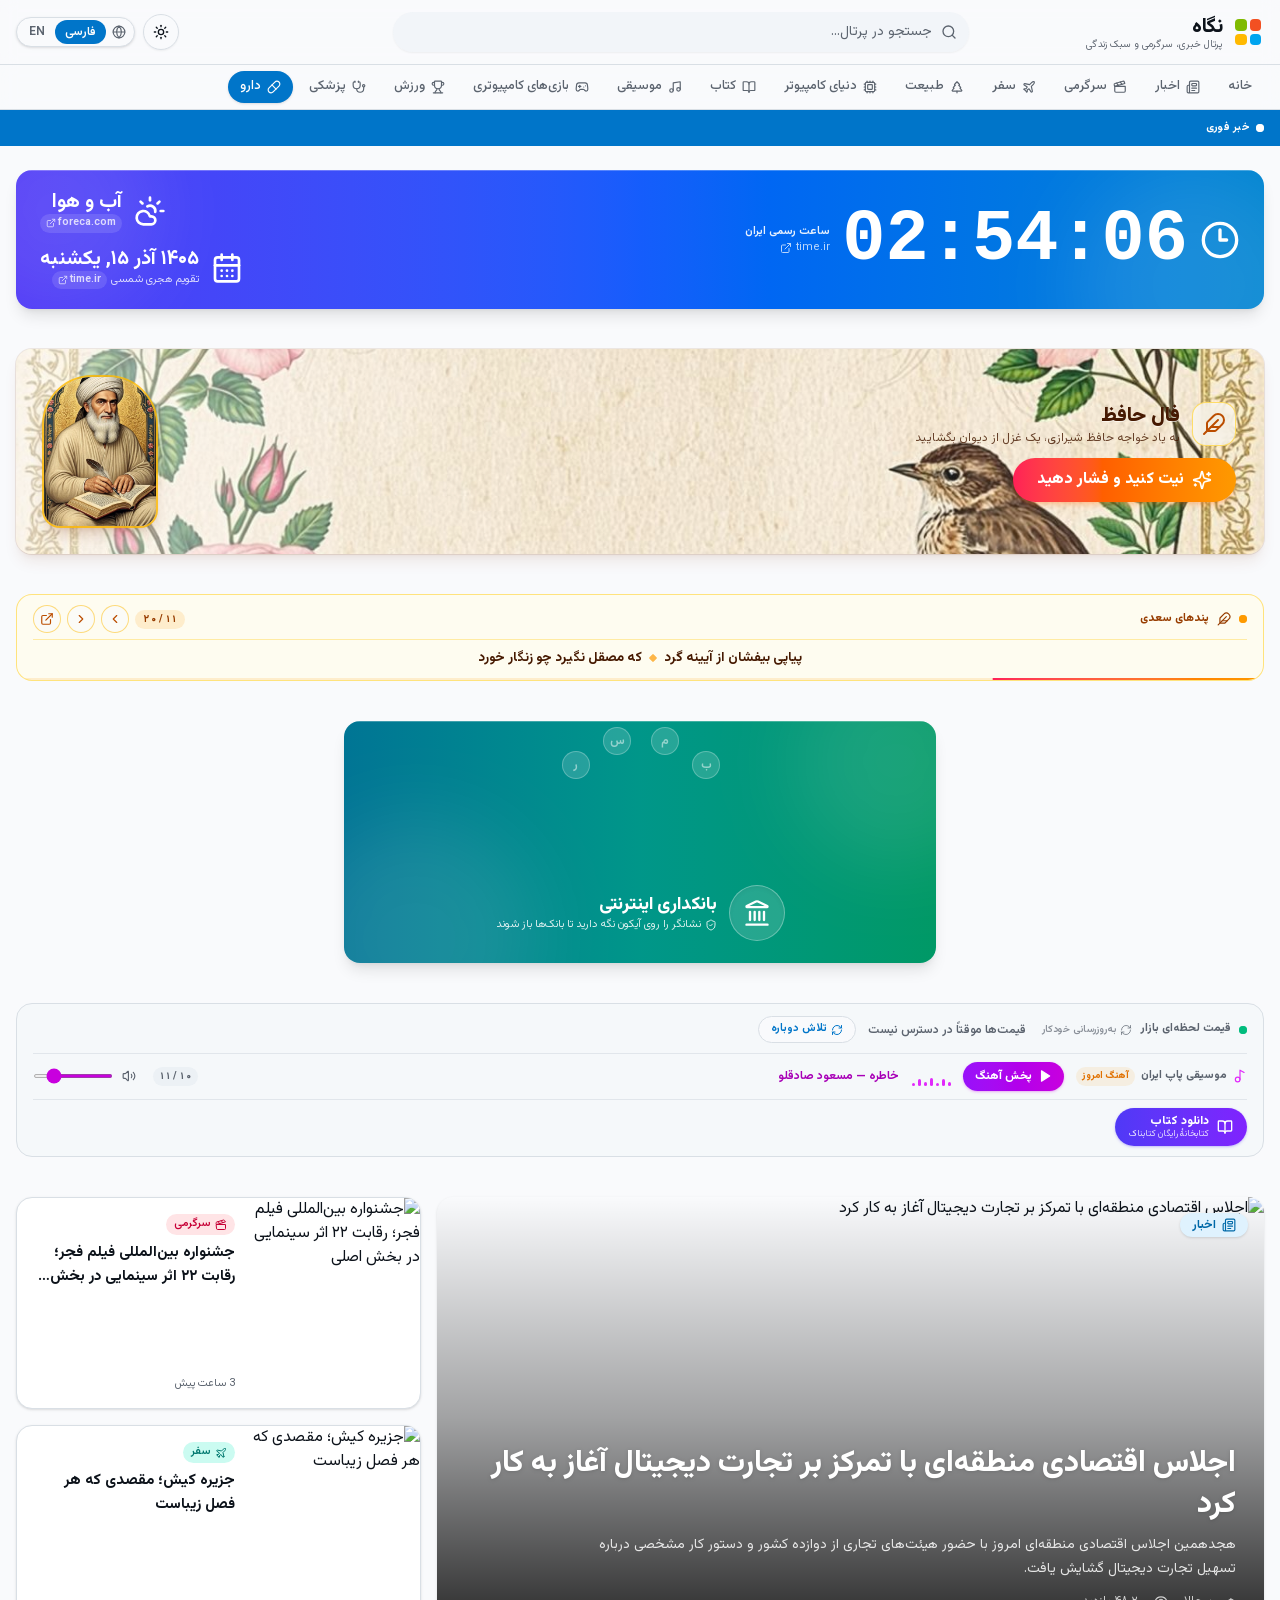
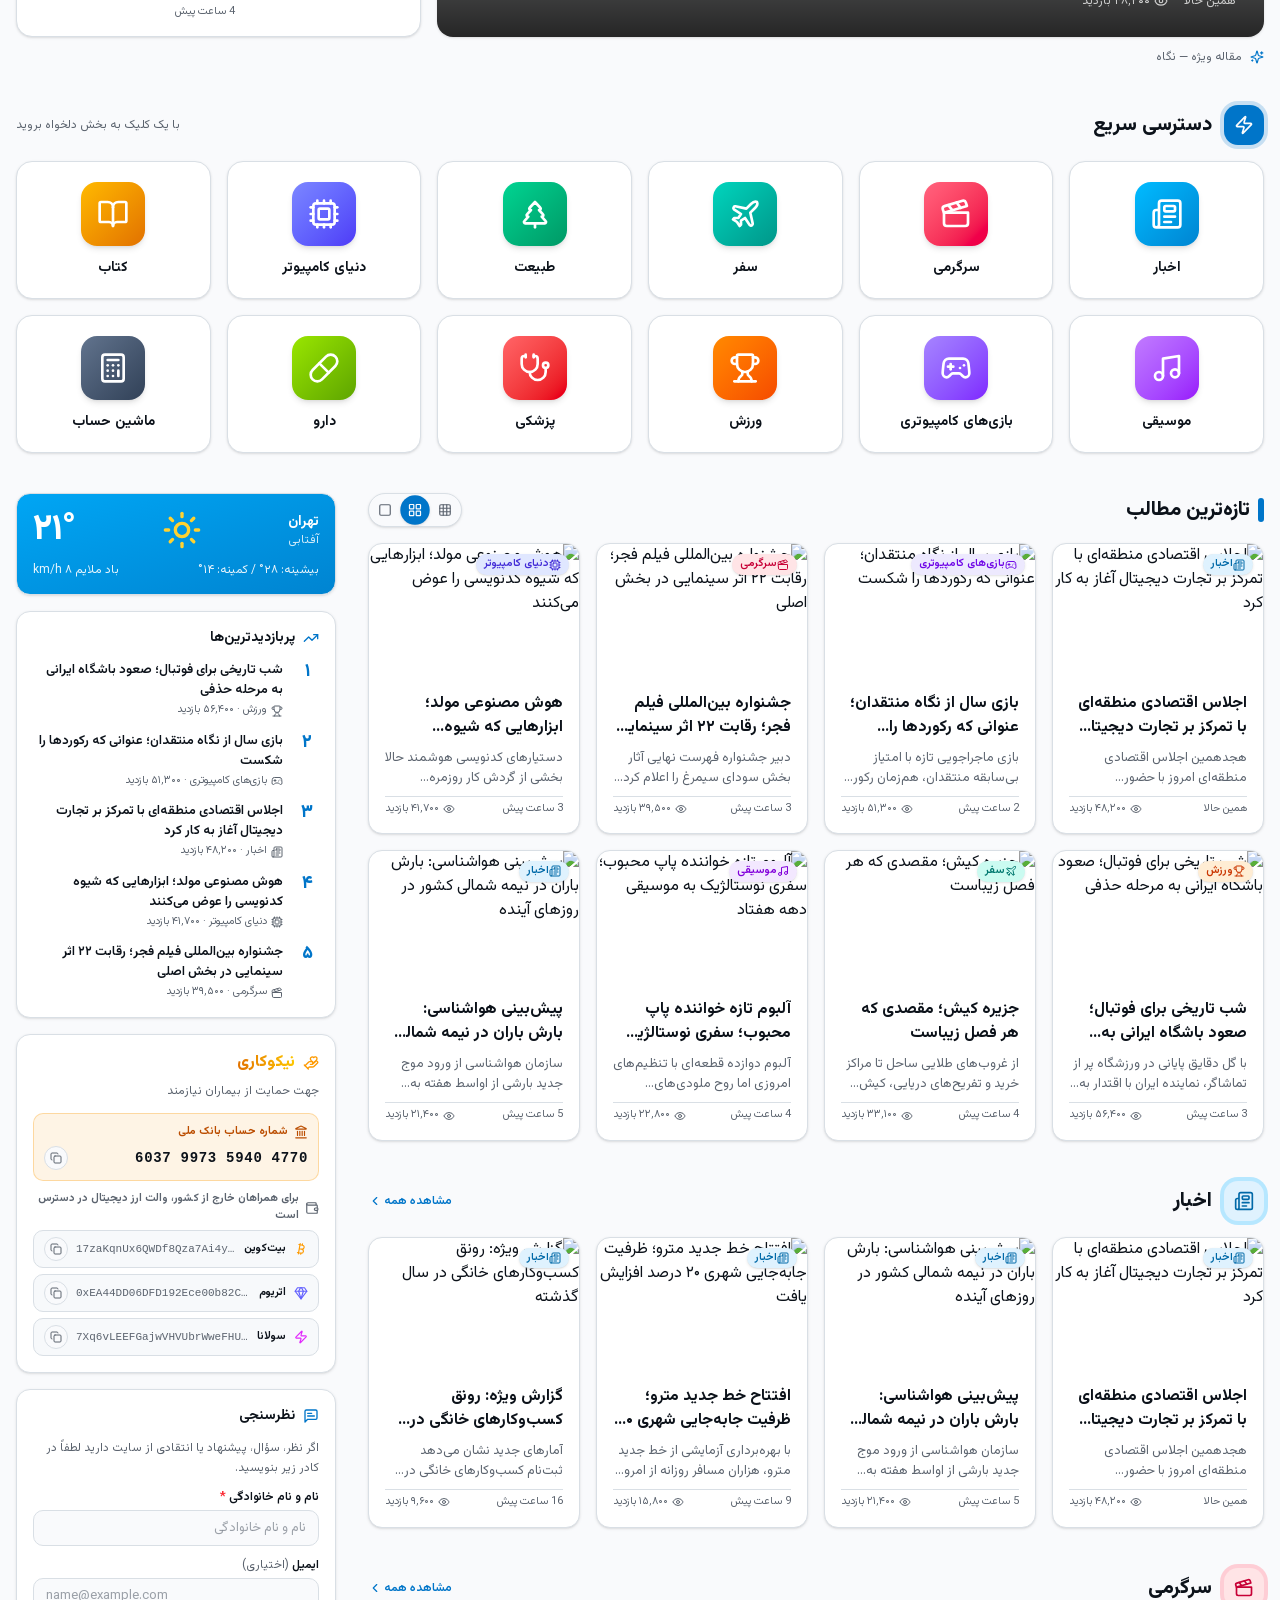
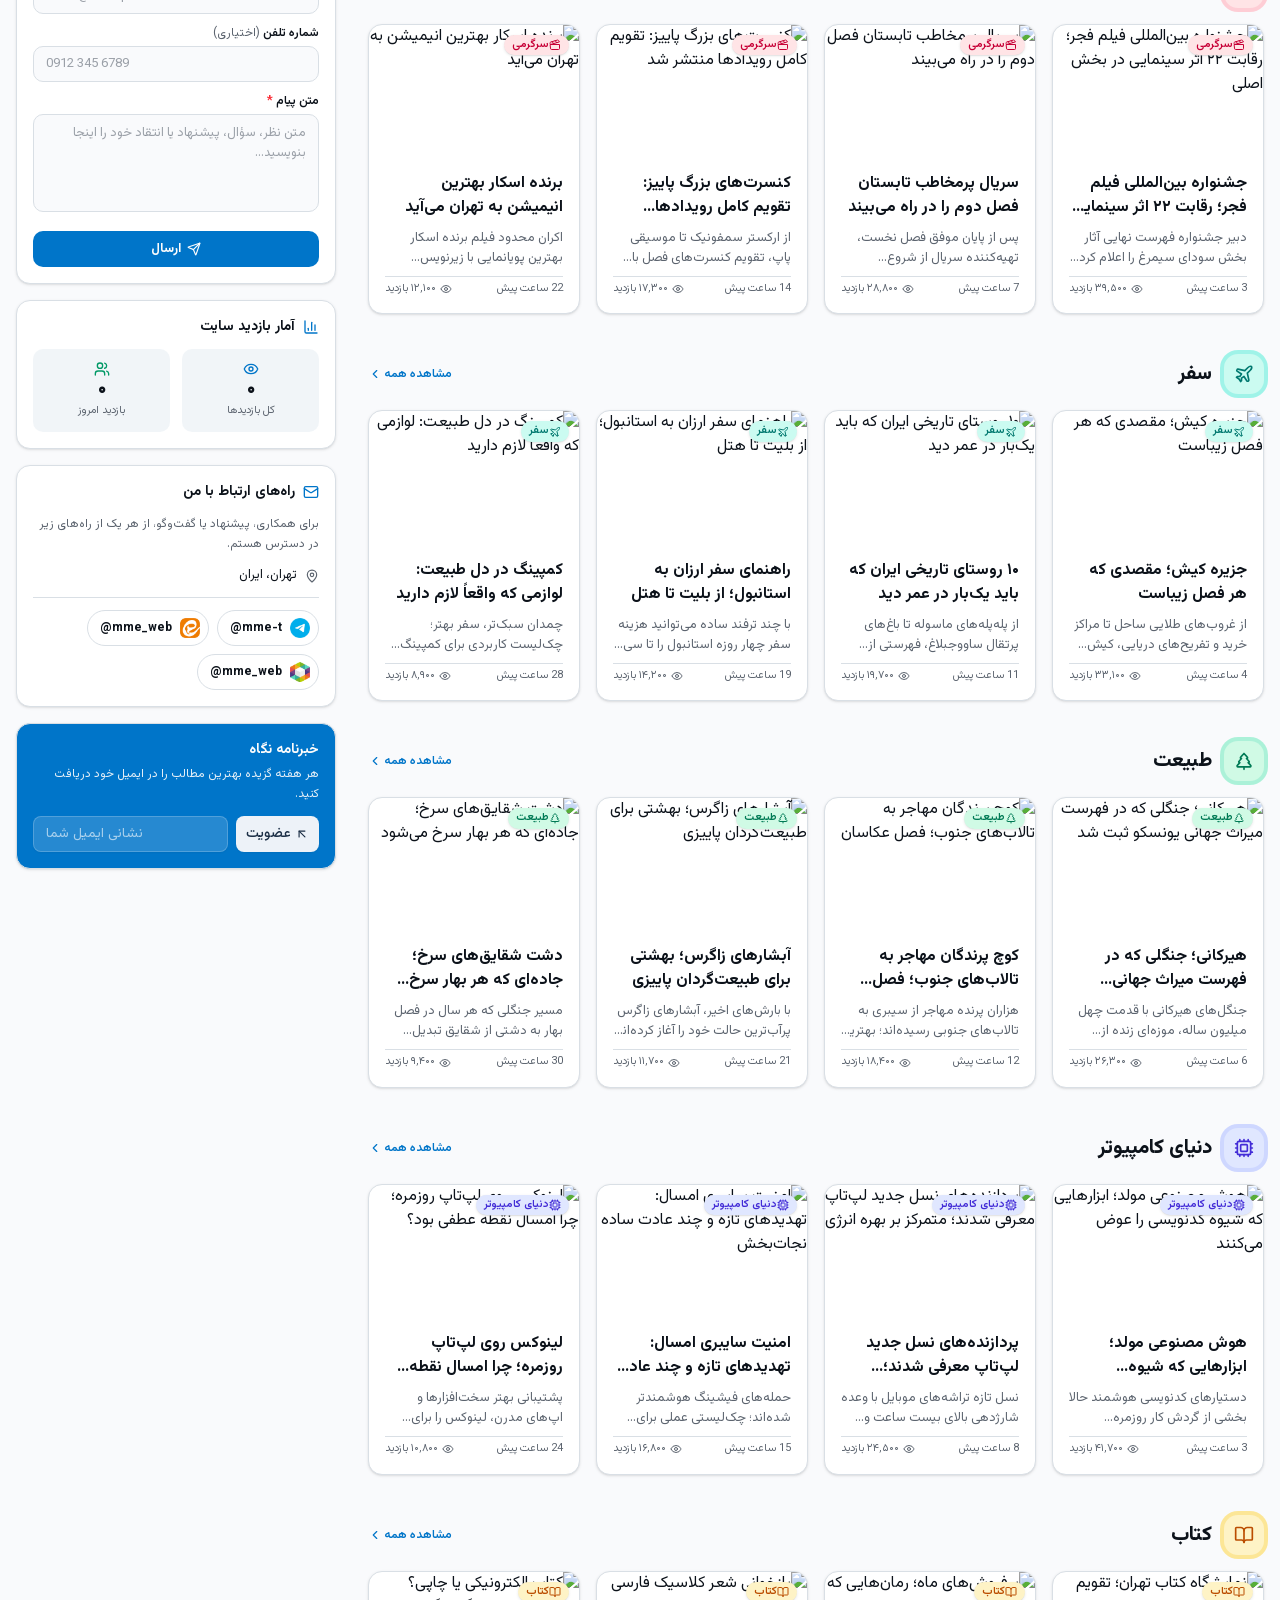
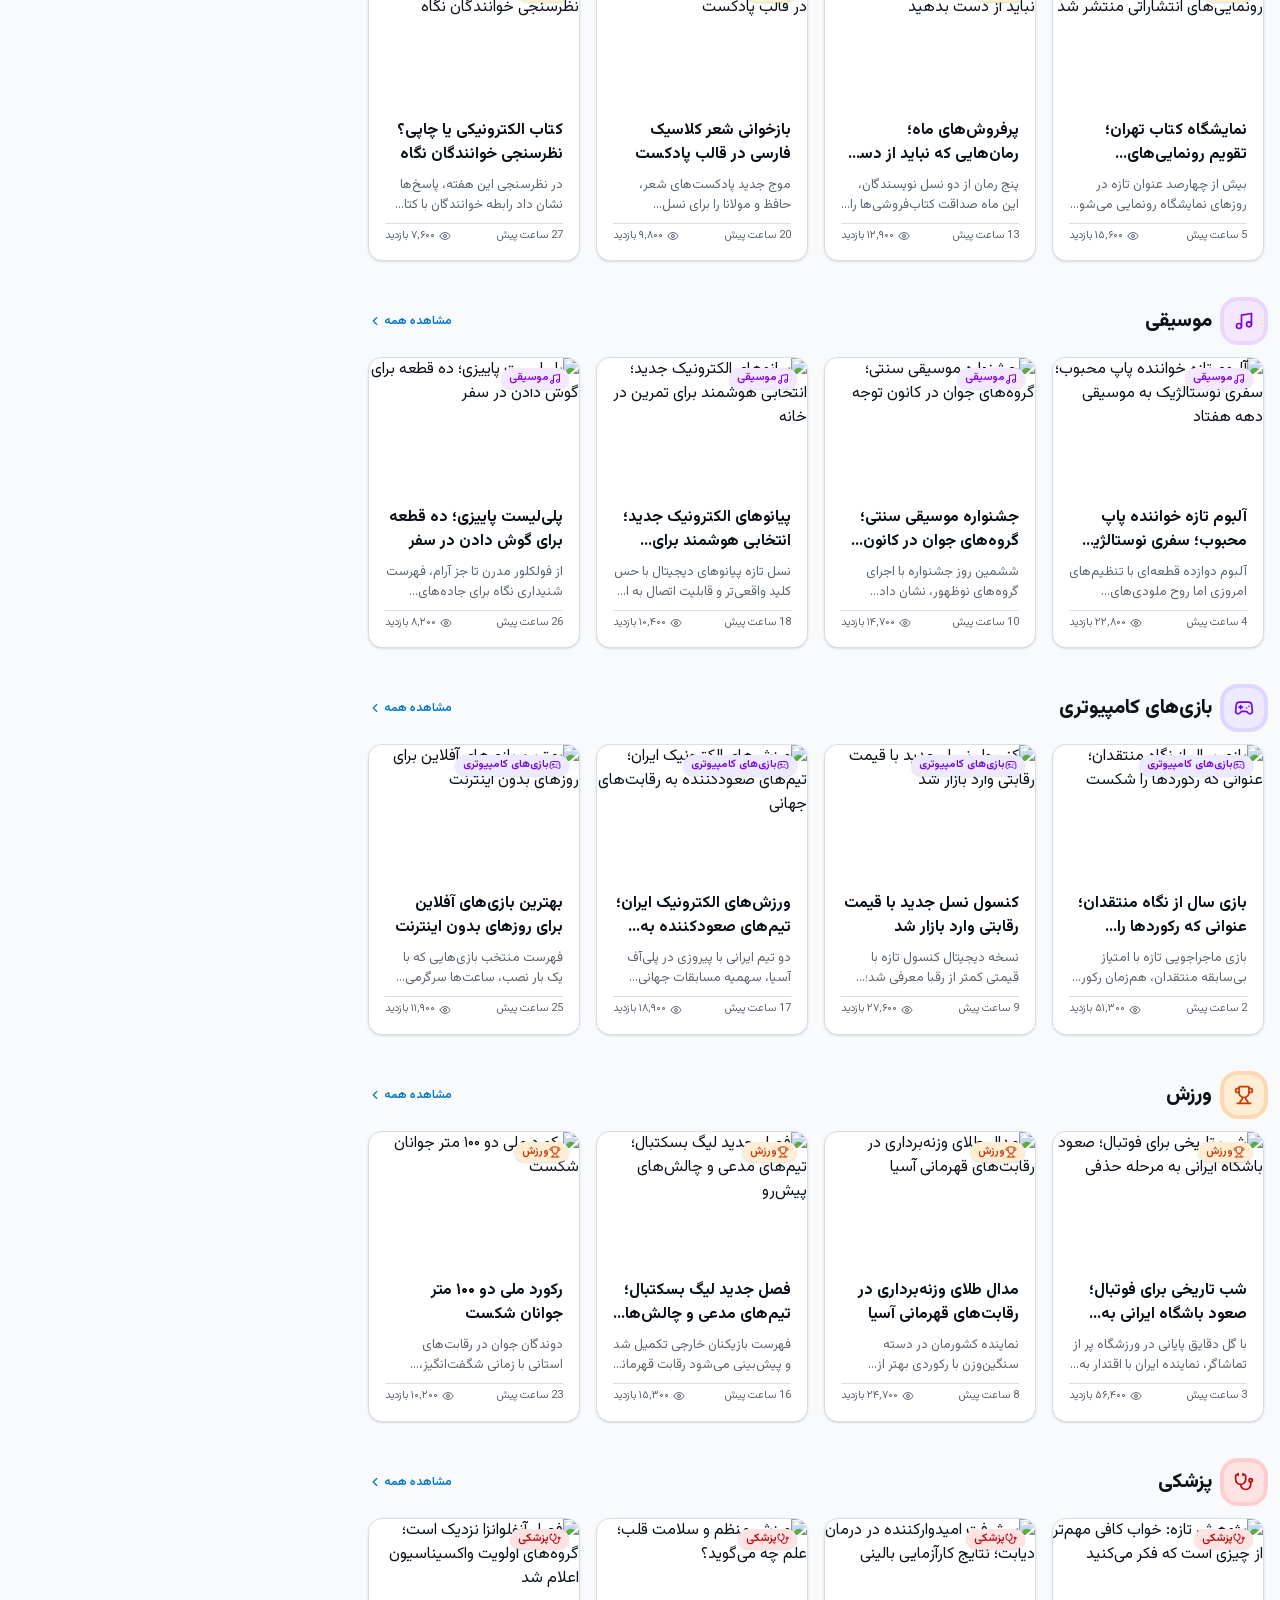
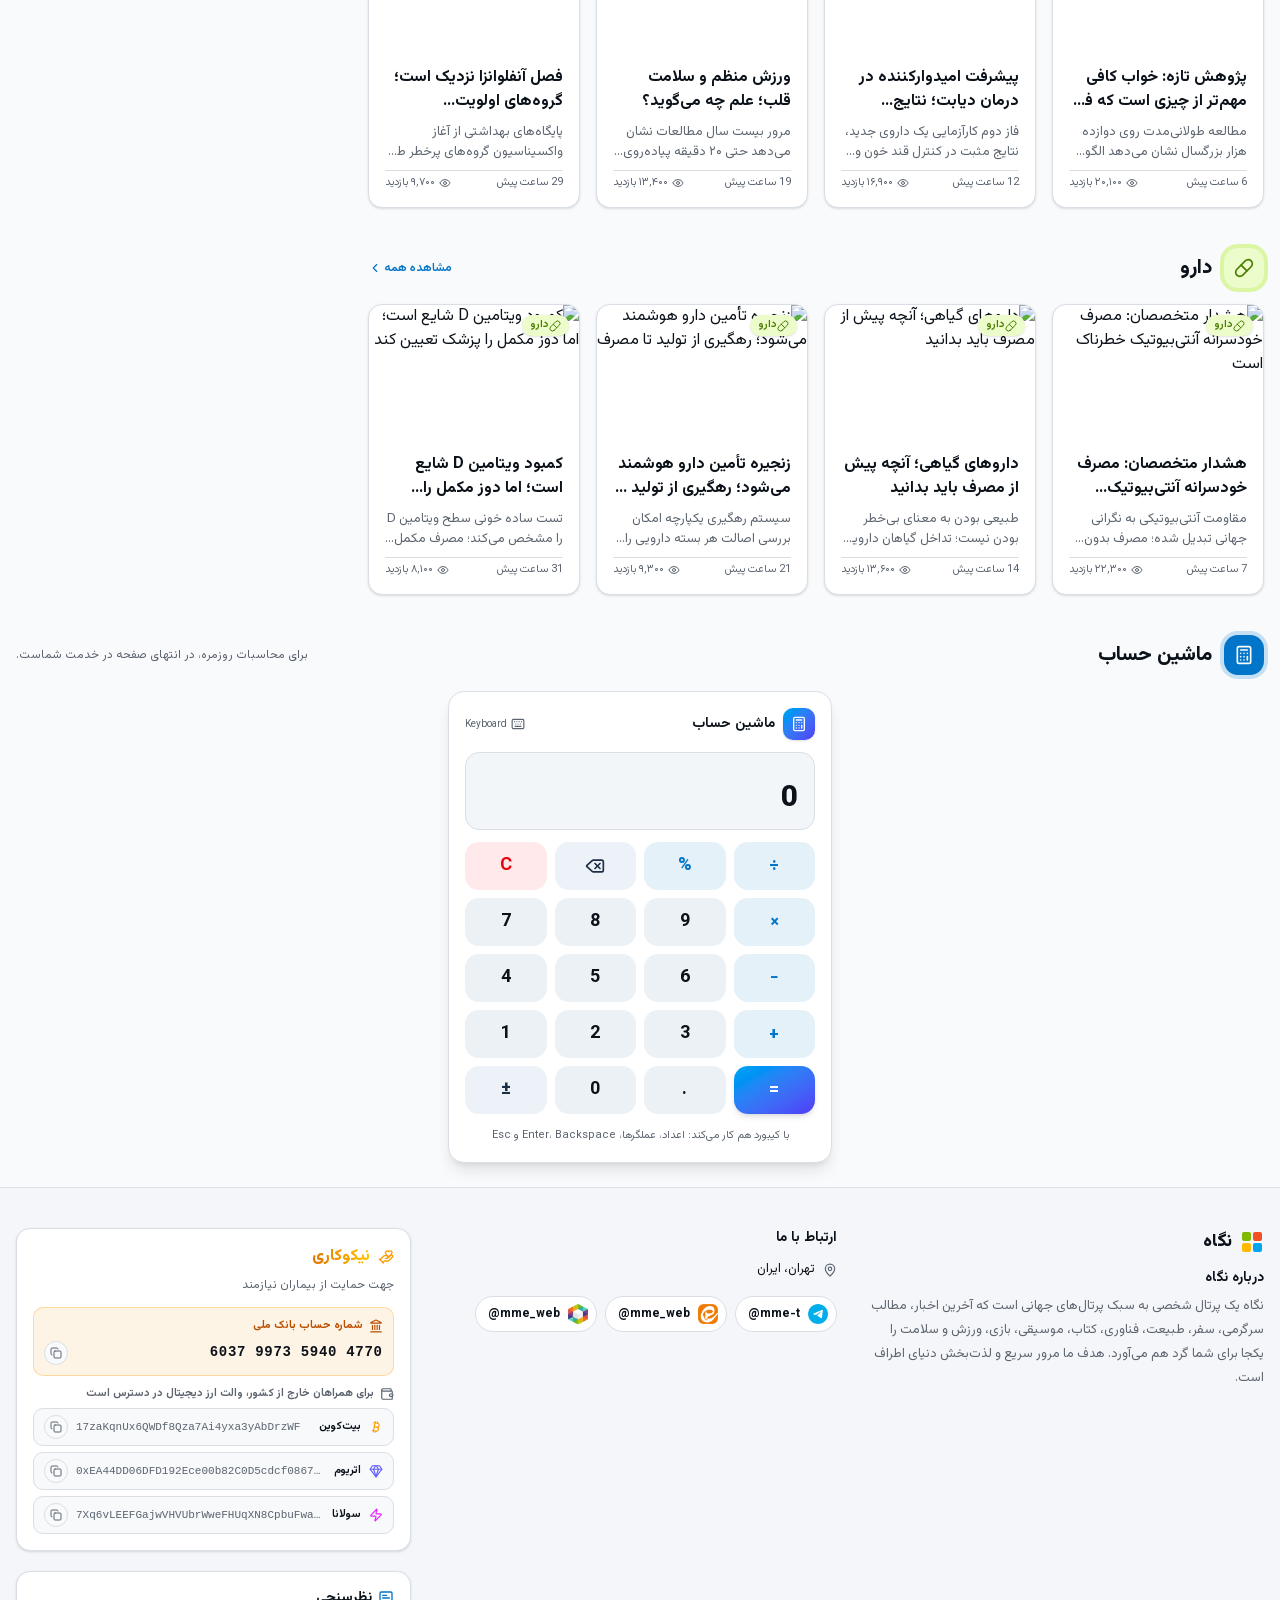
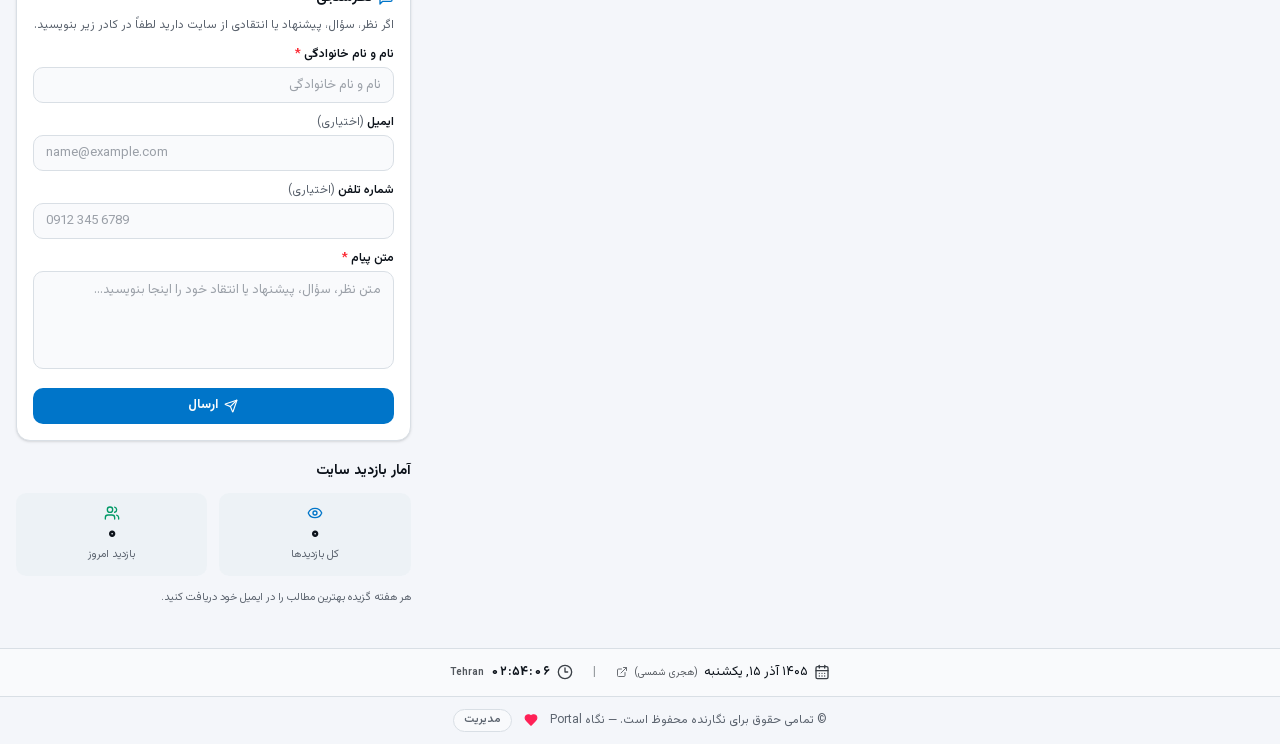
==== commit 914732af: "deploy: a9890b789c45916c0e2127b144730889fd8543f7" ====
--- a/index.html
+++ b/index.html
@@ -1 +1,6 @@
-<!DOCTYPE html><!--fPR9dBHdcpwANZ4AjoOxm--><html lang="fa" dir="rtl"><head><meta charSet="utf-8"/><meta name="viewport" content="width=device-width, initial-scale=1"/><link rel="preload" as="image" href="/images/hero-shima.png"/><link rel="stylesheet" href="/_next/static/chunks/c0160ee8b37b0816.css" data-precedence="next"/><link rel="preload" as="script" fetchPriority="low" href="/_next/static/chunks/556c8b59b4c9a879.js"/><script src="/_next/static/chunks/abc386bdde209760.js" async=""></script><script src="/_next/static/chunks/3b3c7ed019bbd741.js" async=""></script><script src="/_next/static/chunks/turbopack-4418671c871624ce.js" async=""></script><script src="/_next/static/chunks/ff1a16fafef87110.js" async=""></script><script src="/_next/static/chunks/d2be314c3ece3fbe.js" async=""></script><script src="/_next/static/chunks/2d46f11719722bdc.js" async=""></script><script src="/_next/static/chunks/47f9de1a89d2bc11.js" async=""></script><script src="/_next/static/chunks/5f9f906c36f49567.js" async=""></script><link rel="preload" href="https://fonts.googleapis.com/css2?family=Vazirmatn:wght@100..900&amp;display=swap" as="style"/><link rel="preconnect" href="https://fonts.googleapis.com"/><link rel="preconnect" href="https://fonts.gstatic.com" crossorigin="anonymous"/><title>شیما | معلم و مدرس آنلاین دوره ابتدایی</title><meta name="description" content="آموزش آنلاین و بازی‌محور دانش‌آموزان دبستان: ریاضی، فارسی، علوم و آمادگی امتحان. رزرو آنلاین کلاس تقویتی، شهریه شفاف و جلسه ارزیابی رایگان."/><meta name="keywords" content="تدریس آنلاین,معلم ابتدایی,کلاس ریاضی ابتدایی,تدریس خصوصی,آموزش آنلاین کودکان,معلم دبستان,رزرو کلاس آنلاین"/><meta property="og:title" content="شیما | معلم و مدرس آنلاین دوره ابتدایی"/><meta property="og:description" content="آموزش آنلاین و بازی‌محور دانش‌آموزان دبستان با جلسه ارزیابی رایگان"/><meta property="og:locale" content="fa_IR"/><meta property="og:type" content="website"/><meta name="twitter:card" content="summary"/><meta name="twitter:title" content="شیما | معلم و مدرس آنلاین دوره ابتدایی"/><meta name="twitter:description" content="آموزش آنلاین و بازی‌محور دانش‌آموزان دبستان با جلسه ارزیابی رایگان"/><link href="https://fonts.googleapis.com/css2?family=Vazirmatn:wght@100..900&amp;display=swap" rel="stylesheet"/><script src="/_next/static/chunks/a6dad97d9634a72d.js" noModule=""></script></head><body class="antialiased bg-background text-foreground font-sans"><div hidden=""><!--$--><!--/$--></div><div class="flex min-h-screen flex-col"><header class="fixed inset-x-0 top-0 z-50 transition-all duration-300 bg-transparent"><nav aria-label="ناوبری اصلی" class="mx-auto flex h-16 max-w-6xl items-center justify-between px-4 sm:px-6"><a href="#home" class="flex items-center gap-2 font-extrabold"><span class="flex h-9 w-9 items-center justify-center rounded-xl bg-primary text-primary-foreground"><svg xmlns="http://www.w3.org/2000/svg" width="24" height="24" viewBox="0 0 24 24" fill="none" stroke="currentColor" stroke-width="2" stroke-linecap="round" stroke-linejoin="round" class="lucide lucide-graduation-cap h-5 w-5" aria-hidden="true"><path d="M21.42 10.922a1 1 0 0 0-.019-1.838L12.83 5.18a2 2 0 0 0-1.66 0L2.6 9.08a1 1 0 0 0 0 1.832l8.57 3.908a2 2 0 0 0 1.66 0z"></path><path d="M22 10v6"></path><path d="M6 12.5V16a6 3 0 0 0 12 0v-3.5"></path></svg></span><span class="text-lg">شیما</span></a><ul class="hidden items-center gap-1 lg:flex"><li><a href="#home" class="rounded-lg px-3 py-2 text-sm font-medium text-muted-foreground transition-colors hover:bg-primary/10 hover:text-primary">خانه</a></li><li><a href="#classes" class="rounded-lg px-3 py-2 text-sm font-medium text-muted-foreground transition-colors hover:bg-primary/10 hover:text-primary">کلاس‌ها</a></li><li><a href="#pricing" class="rounded-lg px-3 py-2 text-sm font-medium text-muted-foreground transition-colors hover:bg-primary/10 hover:text-primary">قیمت کلاس‌ها</a></li><li><a href="#booking" class="rounded-lg px-3 py-2 text-sm font-medium text-muted-foreground transition-colors hover:bg-primary/10 hover:text-primary">رزرو آنلاین</a></li><li><a href="#testimonials" class="rounded-lg px-3 py-2 text-sm font-medium text-muted-foreground transition-colors hover:bg-primary/10 hover:text-primary">نظرات والدین</a></li></ul><div class="hidden md:block"><a href="#booking" data-slot="button" class="inline-flex items-center justify-center gap-2 whitespace-nowrap text-sm font-medium transition-all disabled:pointer-events-none disabled:opacity-50 [&amp;_svg]:pointer-events-none [&amp;_svg:not([class*=&#x27;size-&#x27;])]:size-4 shrink-0 [&amp;_svg]:shrink-0 outline-none focus-visible:border-ring focus-visible:ring-ring/50 focus-visible:ring-[3px] aria-invalid:ring-destructive/20 dark:aria-invalid:ring-destructive/40 aria-invalid:border-destructive bg-primary text-primary-foreground shadow-xs hover:bg-primary/90 h-9 px-4 py-2 has-[&gt;svg]:px-3 rounded-full">رزرو کلاس</a></div><button data-slot="sheet-trigger" class="inline-flex items-center justify-center gap-2 whitespace-nowrap rounded-md text-sm font-medium transition-all disabled:pointer-events-none disabled:opacity-50 [&amp;_svg]:pointer-events-none [&amp;_svg:not([class*=&#x27;size-&#x27;])]:size-4 shrink-0 [&amp;_svg]:shrink-0 outline-none focus-visible:border-ring focus-visible:ring-ring/50 focus-visible:ring-[3px] aria-invalid:ring-destructive/20 dark:aria-invalid:ring-destructive/40 aria-invalid:border-destructive border bg-background shadow-xs hover:bg-accent hover:text-accent-foreground dark:bg-input/30 dark:border-input dark:hover:bg-input/50 size-9 md:hidden" aria-label="باز کردن منو" type="button" aria-haspopup="dialog" aria-expanded="false" aria-controls="radix-_R_8lfdb_" data-state="closed"><svg xmlns="http://www.w3.org/2000/svg" width="24" height="24" viewBox="0 0 24 24" fill="none" stroke="currentColor" stroke-width="2" stroke-linecap="round" stroke-linejoin="round" class="lucide lucide-menu h-5 w-5" aria-hidden="true"><path d="M4 12h16"></path><path d="M4 18h16"></path><path d="M4 6h16"></path></svg></button></nav></header><main class="flex-1"><section id="home" class="relative overflow-hidden pt-28 pb-16 sm:pt-32 sm:pb-24"><div aria-hidden="true" class="pointer-events-none absolute inset-0 -z-10"><div class="absolute -top-24 -left-24 h-72 w-72 rounded-full bg-primary/15 blur-3xl"></div><div class="absolute top-1/2 -right-32 h-80 w-80 rounded-full bg-teal-500/10 blur-3xl"></div></div><div class="mx-auto grid max-w-6xl items-center gap-12 px-4 sm:px-6 lg:grid-cols-2"><div class="text-center lg:text-right"><div style="opacity:0;transform:translateY(24px)"><span class="inline-flex items-center gap-2 rounded-full border border-primary/20 bg-primary/10 px-4 py-1.5 text-sm font-medium text-primary">🎓 معلم دوره ابتدایی | آموزش آنلاین و حضوری</span></div><div style="opacity:0;transform:translateY(24px)"><h1 class="mt-6 text-4xl font-extrabold leading-[1.2] tracking-tight text-foreground sm:text-5xl lg:text-6xl">سلام! من<!-- --> <span class="bg-gradient-to-l from-emerald-600 to-teal-500 bg-clip-text text-transparent">شیما</span> <!-- -->هستم</h1></div><div style="opacity:0;transform:translateY(24px)"><p class="mt-4 text-lg font-bold text-primary sm:text-xl">معلم و مدرس آنلاین دوره ابتدایی</p></div><div style="opacity:0;transform:translateY(24px)"><p class="mx-auto mt-4 max-w-xl text-base leading-8 text-muted-foreground sm:text-lg lg:mx-0">آموزش آنلاین و بازی‌محور برای دانش‌آموزان دبستان؛ ریاضی، فارسی، علوم و آمادگی امتحان — با جلسه ارزیابی رایگان و گزارش هفتگی پیشرفت برای والدین.</p></div><div style="opacity:0;transform:translateY(24px)"><div class="mt-8 flex flex-col items-center justify-center gap-3 sm:flex-row lg:justify-start"><a href="#booking" data-slot="button" class="inline-flex items-center justify-center gap-2 whitespace-nowrap font-medium transition-all disabled:pointer-events-none disabled:opacity-50 [&amp;_svg]:pointer-events-none [&amp;_svg:not([class*=&#x27;size-&#x27;])]:size-4 shrink-0 [&amp;_svg]:shrink-0 outline-none focus-visible:border-ring focus-visible:ring-ring/50 focus-visible:ring-[3px] aria-invalid:ring-destructive/20 dark:aria-invalid:ring-destructive/40 aria-invalid:border-destructive bg-primary text-primary-foreground shadow-xs hover:bg-primary/90 h-10 has-[&gt;svg]:px-4 w-full rounded-full px-8 text-base sm:w-auto">رزرو جلسه رایگان</a><a href="#classes" data-slot="button" class="inline-flex items-center justify-center gap-2 whitespace-nowrap font-medium transition-all disabled:pointer-events-none disabled:opacity-50 [&amp;_svg]:pointer-events-none [&amp;_svg:not([class*=&#x27;size-&#x27;])]:size-4 shrink-0 [&amp;_svg]:shrink-0 outline-none focus-visible:border-ring focus-visible:ring-ring/50 focus-visible:ring-[3px] aria-invalid:ring-destructive/20 dark:aria-invalid:ring-destructive/40 aria-invalid:border-destructive border bg-background shadow-xs hover:bg-accent hover:text-accent-foreground dark:bg-input/30 dark:border-input dark:hover:bg-input/50 h-10 has-[&gt;svg]:px-4 w-full rounded-full px-8 text-base sm:w-auto">مشاهده کلاس‌ها<svg xmlns="http://www.w3.org/2000/svg" width="24" height="24" viewBox="0 0 24 24" fill="none" stroke="currentColor" stroke-width="2" stroke-linecap="round" stroke-linejoin="round" class="lucide lucide-arrow-down ms-2 h-4 w-4" aria-hidden="true"><path d="M12 5v14"></path><path d="m19 12-7 7-7-7"></path></svg></a></div></div><div style="opacity:0;transform:translateY(24px)"><dl class="mt-10 grid grid-cols-2 gap-4 sm:grid-cols-4"><div class="rounded-2xl border border-border/60 bg-card/60 p-4 text-center backdrop-blur-sm"><dt class="sr-only">سال تجربه تدریس</dt><dd class="text-2xl font-extrabold text-primary">+۵</dd><dd class="mt-1 text-xs font-medium text-muted-foreground sm:text-sm">سال تجربه تدریس</dd></div><div class="rounded-2xl border border-border/60 bg-card/60 p-4 text-center backdrop-blur-sm"><dt class="sr-only">دانش‌آموز آموزش‌دیده</dt><dd class="text-2xl font-extrabold text-primary">+۱۲۰</dd><dd class="mt-1 text-xs font-medium text-muted-foreground sm:text-sm">دانش‌آموز آموزش‌دیده</dd></div><div class="rounded-2xl border border-border/60 bg-card/60 p-4 text-center backdrop-blur-sm"><dt class="sr-only">رضایت والدین</dt><dd class="text-2xl font-extrabold text-primary">۹۸٪</dd><dd class="mt-1 text-xs font-medium text-muted-foreground sm:text-sm">رضایت والدین</dd></div><div class="rounded-2xl border border-border/60 bg-card/60 p-4 text-center backdrop-blur-sm"><dt class="sr-only">جلسه ارزیابی رایگان</dt><dd class="text-2xl font-extrabold text-primary">۱</dd><dd class="mt-1 text-xs font-medium text-muted-foreground sm:text-sm">جلسه ارزیابی رایگان</dd></div></dl></div></div><div style="opacity:0;transform:translateY(40px)"><div class="relative mx-auto max-w-md lg:max-w-none"><div aria-hidden="true" class="absolute -inset-4 -z-10 rounded-[2.5rem] bg-gradient-to-tl from-emerald-500/20 via-transparent to-teal-500/20 blur-2xl"></div><div class="overflow-hidden rounded-[2rem] border-4 border-card shadow-2xl"><img alt="شیما، معلم دوره ابتدایی، در حال برگزاری کلاس آنلاین" width="1024" height="1024" decoding="async" data-nimg="1" class="h-auto w-full object-cover" style="color:transparent" src="/images/hero-shima.png"/></div><div class="absolute -top-4 -right-3 flex items-center gap-2 rounded-2xl border border-border/60 bg-card px-4 py-2.5 shadow-lg sm:-right-6"><svg xmlns="http://www.w3.org/2000/svg" width="24" height="24" viewBox="0 0 24 24" fill="none" stroke="currentColor" stroke-width="2" stroke-linecap="round" stroke-linejoin="round" class="lucide lucide-badge-check h-5 w-5 text-primary" aria-hidden="true"><path d="M3.85 8.62a4 4 0 0 1 4.78-4.77 4 4 0 0 1 6.74 0 4 4 0 0 1 4.78 4.78 4 4 0 0 1 0 6.74 4 4 0 0 1-4.77 4.78 4 4 0 0 1-6.75 0 4 4 0 0 1-4.78-4.77 4 4 0 0 1 0-6.76Z"></path><path d="m9 12 2 2 4-4"></path></svg><span class="text-sm font-bold">جلسه اول رایگان</span></div><div class="absolute -bottom-4 -left-3 flex items-center gap-2 rounded-2xl border border-border/60 bg-card px-4 py-2.5 shadow-lg sm:-left-6"><svg xmlns="http://www.w3.org/2000/svg" width="24" height="24" viewBox="0 0 24 24" fill="none" stroke="currentColor" stroke-width="2" stroke-linecap="round" stroke-linejoin="round" class="lucide lucide-gamepad2 lucide-gamepad-2 h-5 w-5 text-primary" aria-hidden="true"><line x1="6" x2="10" y1="11" y2="11"></line><line x1="8" x2="8" y1="9" y2="13"></line><line x1="15" x2="15.01" y1="12" y2="12"></line><line x1="18" x2="18.01" y1="10" y2="10"></line><path d="M17.32 5H6.68a4 4 0 0 0-3.978 3.59c-.006.052-.01.101-.017.152C2.604 9.416 2 14.456 2 16a3 3 0 0 0 3 3c1 0 1.5-.5 2-1l1.414-1.414A2 2 0 0 1 9.828 16h4.344a2 2 0 0 1 1.414.586L17 18c.5.5 1 1 2 1a3 3 0 0 0 3-3c0-1.545-.604-6.584-.685-7.258-.007-.05-.011-.1-.017-.151A4 4 0 0 0 17.32 5z"></path></svg><span class="text-sm font-bold">آموزش بازی‌محور</span></div></div></div></div></section><section id="classes" class="bg-muted/40 py-20 sm:py-24"><div class="mx-auto max-w-6xl px-4 sm:px-6"><div class="mx-auto mb-12 max-w-2xl text-center"><div style="opacity:0;transform:translateY(24px)"><span class="inline-block rounded-full bg-primary/10 px-4 py-1.5 text-sm font-medium text-primary">کلاس‌ها</span></div><div style="opacity:0;transform:translateY(24px)"><h2 class="mt-4 text-3xl font-extrabold tracking-tight text-foreground sm:text-4xl">کلاس‌های آموزشی دوره ابتدایی</h2></div><div style="opacity:0;transform:translateY(24px)"><p class="mt-4 text-base leading-7 text-muted-foreground sm:text-lg">از پایه اول تا ششم؛ هر درس با روشی متناسب با سن و سطح فرزندتان تدریس می‌شود.</p></div></div><div class="grid gap-6 sm:grid-cols-2 lg:grid-cols-3"><div style="opacity:0;transform:translateY(24px)"><div data-slot="card" class="bg-card text-card-foreground flex flex-col gap-6 rounded-xl border py-6 shadow-sm group h-full border-border/60 transition-all duration-300 hover:-translate-y-1.5 hover:border-primary/40 hover:shadow-xl"><div data-slot="card-content" class="p-6"><div class="flex h-12 w-12 items-center justify-center rounded-2xl bg-primary/10 text-primary transition-colors group-hover:bg-primary group-hover:text-primary-foreground"><svg xmlns="http://www.w3.org/2000/svg" width="24" height="24" viewBox="0 0 24 24" fill="none" stroke="currentColor" stroke-width="2" stroke-linecap="round" stroke-linejoin="round" class="lucide lucide-calculator h-6 w-6" aria-hidden="true"><rect width="16" height="20" x="4" y="2" rx="2"></rect><line x1="8" x2="16" y1="6" y2="6"></line><line x1="16" x2="16" y1="14" y2="18"></line><path d="M16 10h.01"></path><path d="M12 10h.01"></path><path d="M8 10h.01"></path><path d="M12 14h.01"></path><path d="M8 14h.01"></path><path d="M12 18h.01"></path><path d="M8 18h.01"></path></svg></div><h3 class="mt-5 text-lg font-bold text-foreground">ریاضی ابتدایی</h3><p class="mt-2 text-sm leading-7 text-muted-foreground">تقویت محاسبات ذهنی، چهار عمل اصلی، کسر و حل مسئله با بازی و مثال‌های ملموس از زندگی روزمره.</p></div></div></div><div style="opacity:0;transform:translateY(24px)"><div data-slot="card" class="bg-card text-card-foreground flex flex-col gap-6 rounded-xl border py-6 shadow-sm group h-full border-border/60 transition-all duration-300 hover:-translate-y-1.5 hover:border-primary/40 hover:shadow-xl"><div data-slot="card-content" class="p-6"><div class="flex h-12 w-12 items-center justify-center rounded-2xl bg-primary/10 text-primary transition-colors group-hover:bg-primary group-hover:text-primary-foreground"><svg xmlns="http://www.w3.org/2000/svg" width="24" height="24" viewBox="0 0 24 24" fill="none" stroke="currentColor" stroke-width="2" stroke-linecap="round" stroke-linejoin="round" class="lucide lucide-book-open h-6 w-6" aria-hidden="true"><path d="M12 7v14"></path><path d="M3 18a1 1 0 0 1-1-1V4a1 1 0 0 1 1-1h5a4 4 0 0 1 4 4 4 4 0 0 1 4-4h5a1 1 0 0 1 1 1v13a1 1 0 0 1-1 1h-6a3 3 0 0 0-3 3 3 3 0 0 0-3-3z"></path></svg></div><h3 class="mt-5 text-lg font-bold text-foreground">فارسی: خواندن و نوشتن</h3><p class="mt-2 text-sm leading-7 text-muted-foreground">روخوانی روان، املا، انشا و نگارش خلاق؛ از پایه اول تا ششم با روش‌های جذاب و بدون استرس.</p></div></div></div><div style="opacity:0;transform:translateY(24px)"><div data-slot="card" class="bg-card text-card-foreground flex flex-col gap-6 rounded-xl border py-6 shadow-sm group h-full border-border/60 transition-all duration-300 hover:-translate-y-1.5 hover:border-primary/40 hover:shadow-xl"><div data-slot="card-content" class="p-6"><div class="flex h-12 w-12 items-center justify-center rounded-2xl bg-primary/10 text-primary transition-colors group-hover:bg-primary group-hover:text-primary-foreground"><svg xmlns="http://www.w3.org/2000/svg" width="24" height="24" viewBox="0 0 24 24" fill="none" stroke="currentColor" stroke-width="2" stroke-linecap="round" stroke-linejoin="round" class="lucide lucide-flask-conical h-6 w-6" aria-hidden="true"><path d="M14 2v6a2 2 0 0 0 .245.96l5.51 10.08A2 2 0 0 1 18 22H6a2 2 0 0 1-1.755-2.96l5.51-10.08A2 2 0 0 0 10 8V2"></path><path d="M6.453 15h11.094"></path><path d="M8.5 2h7"></path></svg></div><h3 class="mt-5 text-lg font-bold text-foreground">علوم تجربی</h3><p class="mt-2 text-sm leading-7 text-muted-foreground">آموزش مفاهیم علوم با آزمایش‌های ساده خانگی و ویدیوهای هیجان‌انگیز که عاشق یادگیری می‌کند.</p></div></div></div><div style="opacity:0;transform:translateY(24px)"><div data-slot="card" class="bg-card text-card-foreground flex flex-col gap-6 rounded-xl border py-6 shadow-sm group h-full border-border/60 transition-all duration-300 hover:-translate-y-1.5 hover:border-primary/40 hover:shadow-xl"><div data-slot="card-content" class="p-6"><div class="flex h-12 w-12 items-center justify-center rounded-2xl bg-primary/10 text-primary transition-colors group-hover:bg-primary group-hover:text-primary-foreground"><svg xmlns="http://www.w3.org/2000/svg" width="24" height="24" viewBox="0 0 24 24" fill="none" stroke="currentColor" stroke-width="2" stroke-linecap="round" stroke-linejoin="round" class="lucide lucide-sparkles h-6 w-6" aria-hidden="true"><path d="M9.937 15.5A2 2 0 0 0 8.5 14.063l-6.135-1.582a.5.5 0 0 1 0-.962L8.5 9.936A2 2 0 0 0 9.937 8.5l1.582-6.135a.5.5 0 0 1 .963 0L14.063 8.5A2 2 0 0 0 15.5 9.937l6.135 1.581a.5.5 0 0 1 0 .964L15.5 14.063a2 2 0 0 0-1.437 1.437l-1.582 6.135a.5.5 0 0 1-.963 0z"></path><path d="M20 3v4"></path><path d="M22 5h-4"></path><path d="M4 17v2"></path><path d="M5 18H3"></path></svg></div><h3 class="mt-5 text-lg font-bold text-foreground">هدیه‌های آسمان</h3><p class="mt-2 text-sm leading-7 text-muted-foreground">آموزش مفاهیم دینی و اجتماعی به‌صورت داستان‌محور و تعاملی که در ذهن کودک می‌ماند.</p></div></div></div><div style="opacity:0;transform:translateY(24px)"><div data-slot="card" class="bg-card text-card-foreground flex flex-col gap-6 rounded-xl border py-6 shadow-sm group h-full border-border/60 transition-all duration-300 hover:-translate-y-1.5 hover:border-primary/40 hover:shadow-xl"><div data-slot="card-content" class="p-6"><div class="flex h-12 w-12 items-center justify-center rounded-2xl bg-primary/10 text-primary transition-colors group-hover:bg-primary group-hover:text-primary-foreground"><svg xmlns="http://www.w3.org/2000/svg" width="24" height="24" viewBox="0 0 24 24" fill="none" stroke="currentColor" stroke-width="2" stroke-linecap="round" stroke-linejoin="round" class="lucide lucide-file-check2 lucide-file-check-2 h-6 w-6" aria-hidden="true"><path d="M4 22h14a2 2 0 0 0 2-2V7l-5-5H6a2 2 0 0 0-2 2v4"></path><path d="M14 2v4a2 2 0 0 0 2 2h4"></path><path d="m3 15 2 2 4-4"></path></svg></div><h3 class="mt-5 text-lg font-bold text-foreground">آمادگی امتحان و مرور</h3><p class="mt-2 text-sm leading-7 text-muted-foreground">مرور هدفمند نیم‌سال و پایان‌سال، حل نمونه سوال و تکنیک‌های تست‌زنی برای امتحانات مدرسه.</p></div></div></div><div style="opacity:0;transform:translateY(24px)"><div data-slot="card" class="bg-card text-card-foreground flex flex-col gap-6 rounded-xl border py-6 shadow-sm group h-full border-border/60 transition-all duration-300 hover:-translate-y-1.5 hover:border-primary/40 hover:shadow-xl"><div data-slot="card-content" class="p-6"><div class="flex h-12 w-12 items-center justify-center rounded-2xl bg-primary/10 text-primary transition-colors group-hover:bg-primary group-hover:text-primary-foreground"><svg xmlns="http://www.w3.org/2000/svg" width="24" height="24" viewBox="0 0 24 24" fill="none" stroke="currentColor" stroke-width="2" stroke-linecap="round" stroke-linejoin="round" class="lucide lucide-users h-6 w-6" aria-hidden="true"><path d="M16 21v-2a4 4 0 0 0-4-4H6a4 4 0 0 0-4 4v2"></path><path d="M16 3.128a4 4 0 0 1 0 7.744"></path><path d="M22 21v-2a4 4 0 0 0-3-3.87"></path><circle cx="9" cy="7" r="4"></circle></svg></div><h3 class="mt-5 text-lg font-bold text-foreground">مشاوره تحصیلی والدین</h3><p class="mt-2 text-sm leading-7 text-muted-foreground">برنامه‌ریزی مطالعه خانه، مدیریت زمان کودک و راهنمای همراهی والدین در مسیر تحصیل فرزندشان.</p></div></div></div></div></div></section><section id="pricing" class="bg-muted/40 py-20 sm:py-24"><div class="mx-auto max-w-6xl px-4 sm:px-6"><div class="mx-auto mb-12 max-w-2xl text-center"><div style="opacity:0;transform:translateY(24px)"><span class="inline-block rounded-full bg-primary/10 px-4 py-1.5 text-sm font-medium text-primary">شهریه کلاس‌ها</span></div><div style="opacity:0;transform:translateY(24px)"><h2 class="mt-4 text-3xl font-extrabold tracking-tight text-foreground sm:text-4xl">قیمت کلاس‌های تقویتی</h2></div><div style="opacity:0;transform:translateY(24px)"><p class="mt-4 text-base leading-7 text-muted-foreground sm:text-lg">شهریه ماهانه، شامل ۸ جلسه ۴۵ دقیقه‌ای (۲ جلسه در هفته). جلسه ارزیابی اول کاملاً رایگان است.</p></div></div><div class="grid gap-6 sm:grid-cols-2 lg:grid-cols-3"><div style="opacity:0;transform:translateY(24px)"><div data-slot="card" class="bg-card text-card-foreground flex flex-col gap-6 rounded-xl border py-6 shadow-sm relative h-full transition-all duration-300 hover:-translate-y-1.5 hover:shadow-xl border-border/60"><div data-slot="card-content" class="flex h-full flex-col p-6"><h3 class="text-lg font-bold text-foreground">آمادگی امتحان و مرور</h3><div class="mt-4 flex items-baseline gap-2"><span class="text-3xl font-extrabold text-foreground">۱٬۴۰۰٬۰۰۰</span><span class="text-sm text-muted-foreground">تومان / ماه</span></div><ul class="mt-5 flex-1 space-y-2.5 text-sm text-muted-foreground"><li class="flex items-center gap-2"><svg xmlns="http://www.w3.org/2000/svg" width="24" height="24" viewBox="0 0 24 24" fill="none" stroke="currentColor" stroke-width="2" stroke-linecap="round" stroke-linejoin="round" class="lucide lucide-check h-4 w-4 shrink-0 text-primary" aria-hidden="true"><path d="M20 6 9 17l-5-5"></path></svg>۸<!-- --> جلسه ۴۵ دقیقه‌ای در ماه</li><li class="flex items-center gap-2"><svg xmlns="http://www.w3.org/2000/svg" width="24" height="24" viewBox="0 0 24 24" fill="none" stroke="currentColor" stroke-width="2" stroke-linecap="round" stroke-linejoin="round" class="lucide lucide-check h-4 w-4 shrink-0 text-primary" aria-hidden="true"><path d="M20 6 9 17l-5-5"></path></svg>کلاس آنلاین زنده + تمرین بعد از جلسه</li><li class="flex items-center gap-2"><svg xmlns="http://www.w3.org/2000/svg" width="24" height="24" viewBox="0 0 24 24" fill="none" stroke="currentColor" stroke-width="2" stroke-linecap="round" stroke-linejoin="round" class="lucide lucide-check h-4 w-4 shrink-0 text-primary" aria-hidden="true"><path d="M20 6 9 17l-5-5"></path></svg>گزارش هفتگی پیشرفت برای والدین</li><li class="flex items-center gap-2"><svg xmlns="http://www.w3.org/2000/svg" width="24" height="24" viewBox="0 0 24 24" fill="none" stroke="currentColor" stroke-width="2" stroke-linecap="round" stroke-linejoin="round" class="lucide lucide-check h-4 w-4 shrink-0 text-primary" aria-hidden="true"><path d="M20 6 9 17l-5-5"></path></svg>جلسه ارزیابی و شناخت سطح رایگان</li></ul><a href="#booking" data-slot="button" class="inline-flex items-center justify-center gap-2 whitespace-nowrap text-sm font-medium transition-all disabled:pointer-events-none disabled:opacity-50 [&amp;_svg]:pointer-events-none [&amp;_svg:not([class*=&#x27;size-&#x27;])]:size-4 shrink-0 [&amp;_svg]:shrink-0 outline-none focus-visible:border-ring focus-visible:ring-ring/50 focus-visible:ring-[3px] aria-invalid:ring-destructive/20 dark:aria-invalid:ring-destructive/40 aria-invalid:border-destructive border bg-background shadow-xs hover:bg-accent hover:text-accent-foreground dark:bg-input/30 dark:border-input dark:hover:bg-input/50 h-9 px-4 py-2 has-[&gt;svg]:px-3 mt-6 w-full rounded-full">ثبت‌نام در این کلاس</a></div></div></div><div style="opacity:0;transform:translateY(24px)"><div data-slot="card" class="bg-card text-card-foreground flex flex-col gap-6 rounded-xl border py-6 relative h-full transition-all duration-300 hover:-translate-y-1.5 hover:shadow-xl border-primary shadow-lg shadow-primary/15 ring-1 ring-primary/30"><span data-slot="badge" class="inline-flex items-center justify-center rounded-md border px-2 py-0.5 text-xs font-medium w-fit whitespace-nowrap shrink-0 [&amp;&gt;svg]:size-3 [&amp;&gt;svg]:pointer-events-none focus-visible:border-ring focus-visible:ring-ring/50 focus-visible:ring-[3px] aria-invalid:ring-destructive/20 dark:aria-invalid:ring-destructive/40 aria-invalid:border-destructive transition-[color,box-shadow] overflow-hidden border-transparent [a&amp;]:hover:bg-primary/90 absolute -top-3 right-6 gap-1 bg-primary text-primary-foreground"><svg xmlns="http://www.w3.org/2000/svg" width="24" height="24" viewBox="0 0 24 24" fill="none" stroke="currentColor" stroke-width="2" stroke-linecap="round" stroke-linejoin="round" class="lucide lucide-star h-3 w-3 fill-current" aria-hidden="true"><path d="M11.525 2.295a.53.53 0 0 1 .95 0l2.31 4.679a2.123 2.123 0 0 0 1.595 1.16l5.166.756a.53.53 0 0 1 .294.904l-3.736 3.638a2.123 2.123 0 0 0-.611 1.878l.882 5.14a.53.53 0 0 1-.771.56l-4.618-2.428a2.122 2.122 0 0 0-1.973 0L6.396 21.01a.53.53 0 0 1-.77-.56l.881-5.139a2.122 2.122 0 0 0-.611-1.879L2.16 9.795a.53.53 0 0 1 .294-.906l5.165-.755a2.122 2.122 0 0 0 1.597-1.16z"></path></svg>پرطرفدارترین</span><div data-slot="card-content" class="flex h-full flex-col p-6"><h3 class="text-lg font-bold text-foreground">ریاضی ابتدایی</h3><div class="mt-4 flex items-baseline gap-2"><span class="text-3xl font-extrabold text-primary">۱٬۲۰۰٬۰۰۰</span><span class="text-sm text-muted-foreground">تومان / ماه</span></div><ul class="mt-5 flex-1 space-y-2.5 text-sm text-muted-foreground"><li class="flex items-center gap-2"><svg xmlns="http://www.w3.org/2000/svg" width="24" height="24" viewBox="0 0 24 24" fill="none" stroke="currentColor" stroke-width="2" stroke-linecap="round" stroke-linejoin="round" class="lucide lucide-check h-4 w-4 shrink-0 text-primary" aria-hidden="true"><path d="M20 6 9 17l-5-5"></path></svg>۸<!-- --> جلسه ۴۵ دقیقه‌ای در ماه</li><li class="flex items-center gap-2"><svg xmlns="http://www.w3.org/2000/svg" width="24" height="24" viewBox="0 0 24 24" fill="none" stroke="currentColor" stroke-width="2" stroke-linecap="round" stroke-linejoin="round" class="lucide lucide-check h-4 w-4 shrink-0 text-primary" aria-hidden="true"><path d="M20 6 9 17l-5-5"></path></svg>کلاس آنلاین زنده + تمرین بعد از جلسه</li><li class="flex items-center gap-2"><svg xmlns="http://www.w3.org/2000/svg" width="24" height="24" viewBox="0 0 24 24" fill="none" stroke="currentColor" stroke-width="2" stroke-linecap="round" stroke-linejoin="round" class="lucide lucide-check h-4 w-4 shrink-0 text-primary" aria-hidden="true"><path d="M20 6 9 17l-5-5"></path></svg>گزارش هفتگی پیشرفت برای والدین</li><li class="flex items-center gap-2"><svg xmlns="http://www.w3.org/2000/svg" width="24" height="24" viewBox="0 0 24 24" fill="none" stroke="currentColor" stroke-width="2" stroke-linecap="round" stroke-linejoin="round" class="lucide lucide-check h-4 w-4 shrink-0 text-primary" aria-hidden="true"><path d="M20 6 9 17l-5-5"></path></svg>جلسه ارزیابی و شناخت سطح رایگان</li></ul><a href="#booking" data-slot="button" class="inline-flex items-center justify-center gap-2 whitespace-nowrap text-sm font-medium transition-all disabled:pointer-events-none disabled:opacity-50 [&amp;_svg]:pointer-events-none [&amp;_svg:not([class*=&#x27;size-&#x27;])]:size-4 shrink-0 [&amp;_svg]:shrink-0 outline-none focus-visible:border-ring focus-visible:ring-ring/50 focus-visible:ring-[3px] aria-invalid:ring-destructive/20 dark:aria-invalid:ring-destructive/40 aria-invalid:border-destructive bg-primary text-primary-foreground shadow-xs hover:bg-primary/90 h-9 px-4 py-2 has-[&gt;svg]:px-3 mt-6 w-full rounded-full">ثبت‌نام در این کلاس</a></div></div></div><div style="opacity:0;transform:translateY(24px)"><div data-slot="card" class="bg-card text-card-foreground flex flex-col gap-6 rounded-xl border py-6 shadow-sm relative h-full transition-all duration-300 hover:-translate-y-1.5 hover:shadow-xl border-border/60"><div data-slot="card-content" class="flex h-full flex-col p-6"><h3 class="text-lg font-bold text-foreground">علوم تجربی</h3><div class="mt-4 flex items-baseline gap-2"><span class="text-3xl font-extrabold text-foreground">۱٬۱۰۰٬۰۰۰</span><span class="text-sm text-muted-foreground">تومان / ماه</span></div><ul class="mt-5 flex-1 space-y-2.5 text-sm text-muted-foreground"><li class="flex items-center gap-2"><svg xmlns="http://www.w3.org/2000/svg" width="24" height="24" viewBox="0 0 24 24" fill="none" stroke="currentColor" stroke-width="2" stroke-linecap="round" stroke-linejoin="round" class="lucide lucide-check h-4 w-4 shrink-0 text-primary" aria-hidden="true"><path d="M20 6 9 17l-5-5"></path></svg>۸<!-- --> جلسه ۴۵ دقیقه‌ای در ماه</li><li class="flex items-center gap-2"><svg xmlns="http://www.w3.org/2000/svg" width="24" height="24" viewBox="0 0 24 24" fill="none" stroke="currentColor" stroke-width="2" stroke-linecap="round" stroke-linejoin="round" class="lucide lucide-check h-4 w-4 shrink-0 text-primary" aria-hidden="true"><path d="M20 6 9 17l-5-5"></path></svg>کلاس آنلاین زنده + تمرین بعد از جلسه</li><li class="flex items-center gap-2"><svg xmlns="http://www.w3.org/2000/svg" width="24" height="24" viewBox="0 0 24 24" fill="none" stroke="currentColor" stroke-width="2" stroke-linecap="round" stroke-linejoin="round" class="lucide lucide-check h-4 w-4 shrink-0 text-primary" aria-hidden="true"><path d="M20 6 9 17l-5-5"></path></svg>گزارش هفتگی پیشرفت برای والدین</li><li class="flex items-center gap-2"><svg xmlns="http://www.w3.org/2000/svg" width="24" height="24" viewBox="0 0 24 24" fill="none" stroke="currentColor" stroke-width="2" stroke-linecap="round" stroke-linejoin="round" class="lucide lucide-check h-4 w-4 shrink-0 text-primary" aria-hidden="true"><path d="M20 6 9 17l-5-5"></path></svg>جلسه ارزیابی و شناخت سطح رایگان</li></ul><a href="#booking" data-slot="button" class="inline-flex items-center justify-center gap-2 whitespace-nowrap text-sm font-medium transition-all disabled:pointer-events-none disabled:opacity-50 [&amp;_svg]:pointer-events-none [&amp;_svg:not([class*=&#x27;size-&#x27;])]:size-4 shrink-0 [&amp;_svg]:shrink-0 outline-none focus-visible:border-ring focus-visible:ring-ring/50 focus-visible:ring-[3px] aria-invalid:ring-destructive/20 dark:aria-invalid:ring-destructive/40 aria-invalid:border-destructive border bg-background shadow-xs hover:bg-accent hover:text-accent-foreground dark:bg-input/30 dark:border-input dark:hover:bg-input/50 h-9 px-4 py-2 has-[&gt;svg]:px-3 mt-6 w-full rounded-full">ثبت‌نام در این کلاس</a></div></div></div><div style="opacity:0;transform:translateY(24px)"><div data-slot="card" class="bg-card text-card-foreground flex flex-col gap-6 rounded-xl border py-6 shadow-sm relative h-full transition-all duration-300 hover:-translate-y-1.5 hover:shadow-xl border-border/60"><div data-slot="card-content" class="flex h-full flex-col p-6"><h3 class="text-lg font-bold text-foreground">فارسی: خواندن و نوشتن</h3><div class="mt-4 flex items-baseline gap-2"><span class="text-3xl font-extrabold text-foreground">۱٬۰۰۰٬۰۰۰</span><span class="text-sm text-muted-foreground">تومان / ماه</span></div><ul class="mt-5 flex-1 space-y-2.5 text-sm text-muted-foreground"><li class="flex items-center gap-2"><svg xmlns="http://www.w3.org/2000/svg" width="24" height="24" viewBox="0 0 24 24" fill="none" stroke="currentColor" stroke-width="2" stroke-linecap="round" stroke-linejoin="round" class="lucide lucide-check h-4 w-4 shrink-0 text-primary" aria-hidden="true"><path d="M20 6 9 17l-5-5"></path></svg>۸<!-- --> جلسه ۴۵ دقیقه‌ای در ماه</li><li class="flex items-center gap-2"><svg xmlns="http://www.w3.org/2000/svg" width="24" height="24" viewBox="0 0 24 24" fill="none" stroke="currentColor" stroke-width="2" stroke-linecap="round" stroke-linejoin="round" class="lucide lucide-check h-4 w-4 shrink-0 text-primary" aria-hidden="true"><path d="M20 6 9 17l-5-5"></path></svg>کلاس آنلاین زنده + تمرین بعد از جلسه</li><li class="flex items-center gap-2"><svg xmlns="http://www.w3.org/2000/svg" width="24" height="24" viewBox="0 0 24 24" fill="none" stroke="currentColor" stroke-width="2" stroke-linecap="round" stroke-linejoin="round" class="lucide lucide-check h-4 w-4 shrink-0 text-primary" aria-hidden="true"><path d="M20 6 9 17l-5-5"></path></svg>گزارش هفتگی پیشرفت برای والدین</li><li class="flex items-center gap-2"><svg xmlns="http://www.w3.org/2000/svg" width="24" height="24" viewBox="0 0 24 24" fill="none" stroke="currentColor" stroke-width="2" stroke-linecap="round" stroke-linejoin="round" class="lucide lucide-check h-4 w-4 shrink-0 text-primary" aria-hidden="true"><path d="M20 6 9 17l-5-5"></path></svg>جلسه ارزیابی و شناخت سطح رایگان</li></ul><a href="#booking" data-slot="button" class="inline-flex items-center justify-center gap-2 whitespace-nowrap text-sm font-medium transition-all disabled:pointer-events-none disabled:opacity-50 [&amp;_svg]:pointer-events-none [&amp;_svg:not([class*=&#x27;size-&#x27;])]:size-4 shrink-0 [&amp;_svg]:shrink-0 outline-none focus-visible:border-ring focus-visible:ring-ring/50 focus-visible:ring-[3px] aria-invalid:ring-destructive/20 dark:aria-invalid:ring-destructive/40 aria-invalid:border-destructive border bg-background shadow-xs hover:bg-accent hover:text-accent-foreground dark:bg-input/30 dark:border-input dark:hover:bg-input/50 h-9 px-4 py-2 has-[&gt;svg]:px-3 mt-6 w-full rounded-full">ثبت‌نام در این کلاس</a></div></div></div><div style="opacity:0;transform:translateY(24px)"><div data-slot="card" class="bg-card text-card-foreground flex flex-col gap-6 rounded-xl border py-6 shadow-sm relative h-full transition-all duration-300 hover:-translate-y-1.5 hover:shadow-xl border-border/60"><div data-slot="card-content" class="flex h-full flex-col p-6"><h3 class="text-lg font-bold text-foreground">هدیه‌های آسمان</h3><div class="mt-4 flex items-baseline gap-2"><span class="text-3xl font-extrabold text-foreground">۹۰۰٬۰۰۰</span><span class="text-sm text-muted-foreground">تومان / ماه</span></div><ul class="mt-5 flex-1 space-y-2.5 text-sm text-muted-foreground"><li class="flex items-center gap-2"><svg xmlns="http://www.w3.org/2000/svg" width="24" height="24" viewBox="0 0 24 24" fill="none" stroke="currentColor" stroke-width="2" stroke-linecap="round" stroke-linejoin="round" class="lucide lucide-check h-4 w-4 shrink-0 text-primary" aria-hidden="true"><path d="M20 6 9 17l-5-5"></path></svg>۸<!-- --> جلسه ۴۵ دقیقه‌ای در ماه</li><li class="flex items-center gap-2"><svg xmlns="http://www.w3.org/2000/svg" width="24" height="24" viewBox="0 0 24 24" fill="none" stroke="currentColor" stroke-width="2" stroke-linecap="round" stroke-linejoin="round" class="lucide lucide-check h-4 w-4 shrink-0 text-primary" aria-hidden="true"><path d="M20 6 9 17l-5-5"></path></svg>کلاس آنلاین زنده + تمرین بعد از جلسه</li><li class="flex items-center gap-2"><svg xmlns="http://www.w3.org/2000/svg" width="24" height="24" viewBox="0 0 24 24" fill="none" stroke="currentColor" stroke-width="2" stroke-linecap="round" stroke-linejoin="round" class="lucide lucide-check h-4 w-4 shrink-0 text-primary" aria-hidden="true"><path d="M20 6 9 17l-5-5"></path></svg>گزارش هفتگی پیشرفت برای والدین</li><li class="flex items-center gap-2"><svg xmlns="http://www.w3.org/2000/svg" width="24" height="24" viewBox="0 0 24 24" fill="none" stroke="currentColor" stroke-width="2" stroke-linecap="round" stroke-linejoin="round" class="lucide lucide-check h-4 w-4 shrink-0 text-primary" aria-hidden="true"><path d="M20 6 9 17l-5-5"></path></svg>جلسه ارزیابی و شناخت سطح رایگان</li></ul><a href="#booking" data-slot="button" class="inline-flex items-center justify-center gap-2 whitespace-nowrap text-sm font-medium transition-all disabled:pointer-events-none disabled:opacity-50 [&amp;_svg]:pointer-events-none [&amp;_svg:not([class*=&#x27;size-&#x27;])]:size-4 shrink-0 [&amp;_svg]:shrink-0 outline-none focus-visible:border-ring focus-visible:ring-ring/50 focus-visible:ring-[3px] aria-invalid:ring-destructive/20 dark:aria-invalid:ring-destructive/40 aria-invalid:border-destructive border bg-background shadow-xs hover:bg-accent hover:text-accent-foreground dark:bg-input/30 dark:border-input dark:hover:bg-input/50 h-9 px-4 py-2 has-[&gt;svg]:px-3 mt-6 w-full rounded-full">ثبت‌نام در این کلاس</a></div></div></div><div style="opacity:0;transform:translateY(24px)"><div data-slot="card" class="bg-card text-card-foreground flex flex-col gap-6 rounded-xl border py-6 shadow-sm relative h-full transition-all duration-300 hover:-translate-y-1.5 hover:shadow-xl border-border/60"><div data-slot="card-content" class="flex h-full flex-col p-6"><h3 class="text-lg font-bold text-foreground">مشاوره تحصیلی والدین</h3><div class="mt-4 flex items-baseline gap-2"><span class="text-3xl font-extrabold text-foreground">۵۰۰٬۰۰۰</span><span class="text-sm text-muted-foreground">تومان / ماه</span></div><ul class="mt-5 flex-1 space-y-2.5 text-sm text-muted-foreground"><li class="flex items-center gap-2"><svg xmlns="http://www.w3.org/2000/svg" width="24" height="24" viewBox="0 0 24 24" fill="none" stroke="currentColor" stroke-width="2" stroke-linecap="round" stroke-linejoin="round" class="lucide lucide-check h-4 w-4 shrink-0 text-primary" aria-hidden="true"><path d="M20 6 9 17l-5-5"></path></svg>۲<!-- --> جلسه ۴۵ دقیقه‌ای در ماه</li><li class="flex items-center gap-2"><svg xmlns="http://www.w3.org/2000/svg" width="24" height="24" viewBox="0 0 24 24" fill="none" stroke="currentColor" stroke-width="2" stroke-linecap="round" stroke-linejoin="round" class="lucide lucide-check h-4 w-4 shrink-0 text-primary" aria-hidden="true"><path d="M20 6 9 17l-5-5"></path></svg>کلاس آنلاین زنده + تمرین بعد از جلسه</li><li class="flex items-center gap-2"><svg xmlns="http://www.w3.org/2000/svg" width="24" height="24" viewBox="0 0 24 24" fill="none" stroke="currentColor" stroke-width="2" stroke-linecap="round" stroke-linejoin="round" class="lucide lucide-check h-4 w-4 shrink-0 text-primary" aria-hidden="true"><path d="M20 6 9 17l-5-5"></path></svg>گزارش هفتگی پیشرفت برای والدین</li><li class="flex items-center gap-2"><svg xmlns="http://www.w3.org/2000/svg" width="24" height="24" viewBox="0 0 24 24" fill="none" stroke="currentColor" stroke-width="2" stroke-linecap="round" stroke-linejoin="round" class="lucide lucide-check h-4 w-4 shrink-0 text-primary" aria-hidden="true"><path d="M20 6 9 17l-5-5"></path></svg>جلسه ارزیابی و شناخت سطح رایگان</li></ul><a href="#booking" data-slot="button" class="inline-flex items-center justify-center gap-2 whitespace-nowrap text-sm font-medium transition-all disabled:pointer-events-none disabled:opacity-50 [&amp;_svg]:pointer-events-none [&amp;_svg:not([class*=&#x27;size-&#x27;])]:size-4 shrink-0 [&amp;_svg]:shrink-0 outline-none focus-visible:border-ring focus-visible:ring-ring/50 focus-visible:ring-[3px] aria-invalid:ring-destructive/20 dark:aria-invalid:ring-destructive/40 aria-invalid:border-destructive border bg-background shadow-xs hover:bg-accent hover:text-accent-foreground dark:bg-input/30 dark:border-input dark:hover:bg-input/50 h-9 px-4 py-2 has-[&gt;svg]:px-3 mt-6 w-full rounded-full">ثبت‌نام در این کلاس</a></div></div></div></div><div style="opacity:0;transform:translateY(24px)"><p class="mt-8 text-center text-sm text-muted-foreground">💳 پرداخت ماهانه است و در صورت نارضایتی بعد از جلسه دوم، شهریه کامل بازگردانده می‌شود.</p></div></div></section><section id="booking" class="py-20 sm:py-24"><div class="mx-auto max-w-4xl px-4 sm:px-6"><div class="mx-auto mb-12 max-w-2xl text-center"><div style="opacity:0;transform:translateY(24px)"><span class="inline-block rounded-full bg-primary/10 px-4 py-1.5 text-sm font-medium text-primary">رزرو آنلاین</span></div><div style="opacity:0;transform:translateY(24px)"><h2 class="mt-4 text-3xl font-extrabold tracking-tight text-foreground sm:text-4xl">کلاس تقویتی فرزندتان را رزرو کنید</h2></div><div style="opacity:0;transform:translateY(24px)"><p class="mt-4 text-base leading-7 text-muted-foreground sm:text-lg">درسی که نیاز به تقویت دارد را انتخاب کنید، روز و ساعت صبحگاهی (۹ تا ۱۲) را رزرو کنید؛ باقی کارها با من!</p></div></div><div style="opacity:0;transform:translateY(24px)"><div data-slot="card" class="bg-card text-card-foreground flex flex-col gap-6 rounded-xl border py-6 overflow-hidden border-border/60 shadow-sm"><div class="border-b border-border/60 bg-muted/40 px-4 py-4 sm:px-8"><ol class="flex items-center justify-between gap-1"><li class="flex flex-1 items-center gap-2"><span class="flex h-8 w-8 shrink-0 items-center justify-center rounded-full text-sm font-bold transition-colors bg-primary/15 text-primary ring-2 ring-primary" aria-current="step">۱</span><span class="hidden text-xs font-medium sm:block text-primary">انتخاب کلاس</span><span aria-hidden="true" class="mx-1 h-0.5 flex-1 rounded bg-border"></span></li><li class="flex flex-1 items-center gap-2"><span class="flex h-8 w-8 shrink-0 items-center justify-center rounded-full text-sm font-bold transition-colors bg-muted text-muted-foreground">۲</span><span class="hidden text-xs font-medium sm:block text-muted-foreground">اطلاعات دانش‌آموز</span><span aria-hidden="true" class="mx-1 h-0.5 flex-1 rounded bg-border"></span></li><li class="flex flex-1 items-center gap-2"><span class="flex h-8 w-8 shrink-0 items-center justify-center rounded-full text-sm font-bold transition-colors bg-muted text-muted-foreground">۳</span><span class="hidden text-xs font-medium sm:block text-muted-foreground">تاریخ و ساعت</span><span aria-hidden="true" class="mx-1 h-0.5 flex-1 rounded bg-border"></span></li><li class="flex flex-1 items-center gap-2"><span class="flex h-8 w-8 shrink-0 items-center justify-center rounded-full text-sm font-bold transition-colors bg-muted text-muted-foreground">۴</span><span class="hidden text-xs font-medium sm:block text-muted-foreground">تأیید نهایی</span></li></ol></div><div data-slot="card-content" class="p-4 sm:p-8"><div><h3 class="flex items-center gap-2 text-base font-bold text-foreground"><svg xmlns="http://www.w3.org/2000/svg" width="24" height="24" viewBox="0 0 24 24" fill="none" stroke="currentColor" stroke-width="2" stroke-linecap="round" stroke-linejoin="round" class="lucide lucide-wallet h-5 w-5 text-primary" aria-hidden="true"><path d="M19 7V4a1 1 0 0 0-1-1H5a2 2 0 0 0 0 4h15a1 1 0 0 1 1 1v4h-3a2 2 0 0 0 0 4h3a1 1 0 0 0 1-1v-2a1 1 0 0 0-1-1"></path><path d="M3 5v14a2 2 0 0 0 2 2h15a1 1 0 0 0 1-1v-4"></path></svg>درس مورد نیاز برای تقویت را انتخاب کنید</h3><div class="mt-5 grid gap-3 sm:grid-cols-2"><button type="button" class="flex items-center justify-between rounded-2xl border p-4 text-right transition-all border-border/60 hover:border-primary/40"><span class="text-sm font-bold text-foreground">ریاضی ابتدایی</span><span class="flex h-5 w-5 shrink-0 items-center justify-center rounded-full border-2 border-border"></span></button><button type="button" class="flex items-center justify-between rounded-2xl border p-4 text-right transition-all border-border/60 hover:border-primary/40"><span class="text-sm font-bold text-foreground">فارسی: خواندن و نوشتن</span><span class="flex h-5 w-5 shrink-0 items-center justify-center rounded-full border-2 border-border"></span></button><button type="button" class="flex items-center justify-between rounded-2xl border p-4 text-right transition-all border-border/60 hover:border-primary/40"><span class="text-sm font-bold text-foreground">علوم تجربی</span><span class="flex h-5 w-5 shrink-0 items-center justify-center rounded-full border-2 border-border"></span></button><button type="button" class="flex items-center justify-between rounded-2xl border p-4 text-right transition-all border-border/60 hover:border-primary/40"><span class="text-sm font-bold text-foreground">هدیه‌های آسمان</span><span class="flex h-5 w-5 shrink-0 items-center justify-center rounded-full border-2 border-border"></span></button><button type="button" class="flex items-center justify-between rounded-2xl border p-4 text-right transition-all border-border/60 hover:border-primary/40"><span class="text-sm font-bold text-foreground">آمادگی امتحان و مرور</span><span class="flex h-5 w-5 shrink-0 items-center justify-center rounded-full border-2 border-border"></span></button><button type="button" class="flex items-center justify-between rounded-2xl border p-4 text-right transition-all border-border/60 hover:border-primary/40"><span class="text-sm font-bold text-foreground">مشاوره تحصیلی والدین</span><span class="flex h-5 w-5 shrink-0 items-center justify-center rounded-full border-2 border-border"></span></button></div></div><div class="mt-8 flex items-center justify-between gap-3"><button data-slot="button" class="inline-flex items-center justify-center gap-2 whitespace-nowrap text-sm font-medium transition-all disabled:pointer-events-none disabled:opacity-50 [&amp;_svg]:pointer-events-none [&amp;_svg:not([class*=&#x27;size-&#x27;])]:size-4 shrink-0 [&amp;_svg]:shrink-0 outline-none focus-visible:border-ring focus-visible:ring-ring/50 focus-visible:ring-[3px] aria-invalid:ring-destructive/20 dark:aria-invalid:ring-destructive/40 aria-invalid:border-destructive border bg-background shadow-xs hover:bg-accent hover:text-accent-foreground dark:bg-input/30 dark:border-input dark:hover:bg-input/50 h-9 px-4 py-2 has-[&gt;svg]:px-3 rounded-full" type="button" disabled=""><svg xmlns="http://www.w3.org/2000/svg" width="24" height="24" viewBox="0 0 24 24" fill="none" stroke="currentColor" stroke-width="2" stroke-linecap="round" stroke-linejoin="round" class="lucide lucide-chevron-right h-4 w-4" aria-hidden="true"><path d="m9 18 6-6-6-6"></path></svg>قبلی</button><button data-slot="button" class="inline-flex items-center justify-center gap-2 whitespace-nowrap text-sm font-medium transition-all disabled:pointer-events-none disabled:opacity-50 [&amp;_svg]:pointer-events-none [&amp;_svg:not([class*=&#x27;size-&#x27;])]:size-4 shrink-0 [&amp;_svg]:shrink-0 outline-none focus-visible:border-ring focus-visible:ring-ring/50 focus-visible:ring-[3px] aria-invalid:ring-destructive/20 dark:aria-invalid:ring-destructive/40 aria-invalid:border-destructive bg-primary text-primary-foreground shadow-xs hover:bg-primary/90 h-9 px-4 py-2 has-[&gt;svg]:px-3 rounded-full" type="button">بعدی<svg xmlns="http://www.w3.org/2000/svg" width="24" height="24" viewBox="0 0 24 24" fill="none" stroke="currentColor" stroke-width="2" stroke-linecap="round" stroke-linejoin="round" class="lucide lucide-chevron-left h-4 w-4" aria-hidden="true"><path d="m15 18-6-6 6-6"></path></svg></button></div></div></div></div></div></section><section id="method" class="py-20 sm:py-24"><div class="mx-auto max-w-6xl px-4 sm:px-6"><div class="mx-auto mb-12 max-w-2xl text-center"><div style="opacity:0;transform:translateY(24px)"><span class="inline-block rounded-full bg-primary/10 px-4 py-1.5 text-sm font-medium text-primary">روش تدریس</span></div><div style="opacity:0;transform:translateY(24px)"><h2 class="mt-4 text-3xl font-extrabold tracking-tight text-foreground sm:text-4xl">چرا بچه‌ها از کلاس‌های من خوششان می‌آید؟</h2></div><div style="opacity:0;transform:translateY(24px)"><p class="mt-4 text-base leading-7 text-muted-foreground sm:text-lg">یادگیری وقتی ماندگار است که کودک از آن لذت ببرد. روش من ترکیبی از بازی، مشارکت و پیگیری منظم است.</p></div></div><div class="grid gap-6 sm:grid-cols-2 lg:grid-cols-4"><div style="opacity:0;transform:translateY(24px)"><div data-slot="card" class="bg-card text-card-foreground flex flex-col gap-6 rounded-xl border py-6 shadow-sm group h-full border-border/60 transition-all duration-300 hover:-translate-y-1.5 hover:border-primary/40 hover:shadow-xl"><div data-slot="card-content" class="p-6 text-center"><div class="mx-auto flex h-14 w-14 items-center justify-center rounded-2xl bg-primary/10 text-primary transition-colors group-hover:bg-primary group-hover:text-primary-foreground"><svg xmlns="http://www.w3.org/2000/svg" width="24" height="24" viewBox="0 0 24 24" fill="none" stroke="currentColor" stroke-width="2" stroke-linecap="round" stroke-linejoin="round" class="lucide lucide-video h-7 w-7" aria-hidden="true"><path d="m16 13 5.223 3.482a.5.5 0 0 0 .777-.416V7.87a.5.5 0 0 0-.752-.432L16 10.5"></path><rect x="2" y="6" width="14" height="12" rx="2"></rect></svg></div><h3 class="mt-4 text-base font-bold text-foreground">کلاس زنده آنلاین</h3><p class="mt-2 text-sm leading-7 text-muted-foreground">کلاس‌های تعاملی با دوربین و تخته آنلاین؛ دانش‌آموز در هر لحظه می‌پرسد و مشارکت می‌کند.</p></div></div></div><div style="opacity:0;transform:translateY(24px)"><div data-slot="card" class="bg-card text-card-foreground flex flex-col gap-6 rounded-xl border py-6 shadow-sm group h-full border-border/60 transition-all duration-300 hover:-translate-y-1.5 hover:border-primary/40 hover:shadow-xl"><div data-slot="card-content" class="p-6 text-center"><div class="mx-auto flex h-14 w-14 items-center justify-center rounded-2xl bg-primary/10 text-primary transition-colors group-hover:bg-primary group-hover:text-primary-foreground"><svg xmlns="http://www.w3.org/2000/svg" width="24" height="24" viewBox="0 0 24 24" fill="none" stroke="currentColor" stroke-width="2" stroke-linecap="round" stroke-linejoin="round" class="lucide lucide-gamepad2 lucide-gamepad-2 h-7 w-7" aria-hidden="true"><line x1="6" x2="10" y1="11" y2="11"></line><line x1="8" x2="8" y1="9" y2="13"></line><line x1="15" x2="15.01" y1="12" y2="12"></line><line x1="18" x2="18.01" y1="10" y2="10"></line><path d="M17.32 5H6.68a4 4 0 0 0-3.978 3.59c-.006.052-.01.101-.017.152C2.604 9.416 2 14.456 2 16a3 3 0 0 0 3 3c1 0 1.5-.5 2-1l1.414-1.414A2 2 0 0 1 9.828 16h4.344a2 2 0 0 1 1.414.586L17 18c.5.5 1 1 2 1a3 3 0 0 0 3-3c0-1.545-.604-6.584-.685-7.258-.007-.05-.011-.1-.017-.151A4 4 0 0 0 17.32 5z"></path></svg></div><h3 class="mt-4 text-base font-bold text-foreground">یادگیری بازی‌محور</h3><p class="mt-2 text-sm leading-7 text-muted-foreground">بازی‌های آموزشی، مسابقه و امتیازدهی؛ کودک با هیجان یاد می‌گیرد و خسته نمی‌شود.</p></div></div></div><div style="opacity:0;transform:translateY(24px)"><div data-slot="card" class="bg-card text-card-foreground flex flex-col gap-6 rounded-xl border py-6 shadow-sm group h-full border-border/60 transition-all duration-300 hover:-translate-y-1.5 hover:border-primary/40 hover:shadow-xl"><div data-slot="card-content" class="p-6 text-center"><div class="mx-auto flex h-14 w-14 items-center justify-center rounded-2xl bg-primary/10 text-primary transition-colors group-hover:bg-primary group-hover:text-primary-foreground"><svg xmlns="http://www.w3.org/2000/svg" width="24" height="24" viewBox="0 0 24 24" fill="none" stroke="currentColor" stroke-width="2" stroke-linecap="round" stroke-linejoin="round" class="lucide lucide-clipboard-check h-7 w-7" aria-hidden="true"><rect width="8" height="4" x="8" y="2" rx="1" ry="1"></rect><path d="M16 4h2a2 2 0 0 1 2 2v14a2 2 0 0 1-2 2H6a2 2 0 0 1-2-2V6a2 2 0 0 1 2-2h2"></path><path d="m9 14 2 2 4-4"></path></svg></div><h3 class="mt-4 text-base font-bold text-foreground">تمرین هدفمند</h3><p class="mt-2 text-sm leading-7 text-muted-foreground">بعد از هر جلسه، تمرین متناسب با سطح کودک تعیین می‌شود تا آموخته‌ها تثبیت شود.</p></div></div></div><div style="opacity:0;transform:translateY(24px)"><div data-slot="card" class="bg-card text-card-foreground flex flex-col gap-6 rounded-xl border py-6 shadow-sm group h-full border-border/60 transition-all duration-300 hover:-translate-y-1.5 hover:border-primary/40 hover:shadow-xl"><div data-slot="card-content" class="p-6 text-center"><div class="mx-auto flex h-14 w-14 items-center justify-center rounded-2xl bg-primary/10 text-primary transition-colors group-hover:bg-primary group-hover:text-primary-foreground"><svg xmlns="http://www.w3.org/2000/svg" width="24" height="24" viewBox="0 0 24 24" fill="none" stroke="currentColor" stroke-width="2" stroke-linecap="round" stroke-linejoin="round" class="lucide lucide-chart-line h-7 w-7" aria-hidden="true"><path d="M3 3v16a2 2 0 0 0 2 2h16"></path><path d="m19 9-5 5-4-4-3 3"></path></svg></div><h3 class="mt-4 text-base font-bold text-foreground">گزارش هفتگی به والدین</h3><p class="mt-2 text-sm leading-7 text-muted-foreground">هر هفته گزارش پیشرفت، نقاط قوت و نیازهای بهبود فرزندتان را دریافت می‌کنید.</p></div></div></div></div><div style="opacity:0;transform:translateY(24px)"><ul class="mx-auto mt-10 grid max-w-4xl gap-3 rounded-3xl border border-primary/20 bg-primary/5 p-6 sm:grid-cols-2 sm:p-8"><li class="flex items-start gap-2 text-sm leading-7 text-foreground sm:text-base"><svg xmlns="http://www.w3.org/2000/svg" width="24" height="24" viewBox="0 0 24 24" fill="none" stroke="currentColor" stroke-width="2" stroke-linecap="round" stroke-linejoin="round" class="lucide lucide-circle-check mt-1 h-5 w-5 shrink-0 text-primary" aria-hidden="true"><circle cx="12" cy="12" r="10"></circle><path d="m9 12 2 2 4-4"></path></svg>جلسه اول: شناخت و ارزیابی سطح — کاملاً رایگان</li><li class="flex items-start gap-2 text-sm leading-7 text-foreground sm:text-base"><svg xmlns="http://www.w3.org/2000/svg" width="24" height="24" viewBox="0 0 24 24" fill="none" stroke="currentColor" stroke-width="2" stroke-linecap="round" stroke-linejoin="round" class="lucide lucide-circle-check mt-1 h-5 w-5 shrink-0 text-primary" aria-hidden="true"><circle cx="12" cy="12" r="10"></circle><path d="m9 12 2 2 4-4"></path></svg>برنامه درسی اختصاصی بر اساس نیاز هر کودک</li><li class="flex items-start gap-2 text-sm leading-7 text-foreground sm:text-base"><svg xmlns="http://www.w3.org/2000/svg" width="24" height="24" viewBox="0 0 24 24" fill="none" stroke="currentColor" stroke-width="2" stroke-linecap="round" stroke-linejoin="round" class="lucide lucide-circle-check mt-1 h-5 w-5 shrink-0 text-primary" aria-hidden="true"><circle cx="12" cy="12" r="10"></circle><path d="m9 12 2 2 4-4"></path></svg>کلاس‌های کوتاه ۴۵ دقیقه‌ای مناسب تمرکز کودکان</li><li class="flex items-start gap-2 text-sm leading-7 text-foreground sm:text-base"><svg xmlns="http://www.w3.org/2000/svg" width="24" height="24" viewBox="0 0 24 24" fill="none" stroke="currentColor" stroke-width="2" stroke-linecap="round" stroke-linejoin="round" class="lucide lucide-circle-check mt-1 h-5 w-5 shrink-0 text-primary" aria-hidden="true"><circle cx="12" cy="12" r="10"></circle><path d="m9 12 2 2 4-4"></path></svg>تمرین و بازخوانی چند مرحله‌ای بین جلسات</li></ul></div></div></section><section id="gallery" class="py-20 sm:py-24"><div class="mx-auto max-w-6xl px-4 sm:px-6"><div class="mx-auto mb-12 max-w-2xl text-center"><div style="opacity:0;transform:translateY(24px)"><span class="inline-block rounded-full bg-primary/10 px-4 py-1.5 text-sm font-medium text-primary">گالری کلاس‌ها</span></div><div style="opacity:0;transform:translateY(24px)"><h2 class="mt-4 text-3xl font-extrabold tracking-tight text-foreground sm:text-4xl">کلاس‌ها چطور برگزار می‌شوند؟</h2></div><div style="opacity:0;transform:translateY(24px)"><p class="mt-4 text-base leading-7 text-muted-foreground sm:text-lg">نگاهی به فضای کلاس‌های من؛ یادگیری با بازی، قصه و آزمایش‌های هیجان‌انگیز.</p></div></div><div class="grid gap-6 md:grid-cols-3"><div style="opacity:0;transform:translateY(24px)"><div data-slot="card" class="bg-card text-card-foreground flex flex-col gap-6 rounded-xl border py-6 shadow-sm group h-full overflow-hidden border-border/60 transition-all duration-300 hover:-translate-y-1.5 hover:border-primary/40 hover:shadow-xl"><div class="relative aspect-[16/9] overflow-hidden"><img alt="ریاضی با بازی و سرگرمی" loading="lazy" decoding="async" data-nimg="fill" class="object-cover transition-transform duration-500 group-hover:scale-105" style="position:absolute;height:100%;width:100%;left:0;top:0;right:0;bottom:0;color:transparent" src="/images/gallery-math.png"/></div><div data-slot="card-content" class="p-5"><span data-slot="badge" class="inline-flex items-center justify-center rounded-md border px-2 py-0.5 text-xs font-medium w-fit whitespace-nowrap shrink-0 [&amp;&gt;svg]:size-3 gap-1 [&amp;&gt;svg]:pointer-events-none focus-visible:border-ring focus-visible:ring-ring/50 focus-visible:ring-[3px] aria-invalid:ring-destructive/20 dark:aria-invalid:ring-destructive/40 aria-invalid:border-destructive transition-[color,box-shadow] overflow-hidden border-transparent [a&amp;]:hover:bg-secondary/90 bg-primary/10 text-primary hover:bg-primary/10">ریاضی</span><h3 class="mt-3 text-base font-bold leading-7 text-foreground">ریاضی با بازی و سرگرمی</h3><p class="mt-2 text-sm leading-7 text-muted-foreground">عددها، شکل‌ها و محاسبات با بازی و ابزارهای ملموس؛ ریاضی دیگر ترسناک نیست!</p></div></div></div><div style="opacity:0;transform:translateY(24px)"><div data-slot="card" class="bg-card text-card-foreground flex flex-col gap-6 rounded-xl border py-6 shadow-sm group h-full overflow-hidden border-border/60 transition-all duration-300 hover:-translate-y-1.5 hover:border-primary/40 hover:shadow-xl"><div class="relative aspect-[16/9] overflow-hidden"><img alt="قصه‌خوانی و تقویت روخوانی" loading="lazy" decoding="async" data-nimg="fill" class="object-cover transition-transform duration-500 group-hover:scale-105" style="position:absolute;height:100%;width:100%;left:0;top:0;right:0;bottom:0;color:transparent" src="/images/gallery-reading.png"/></div><div data-slot="card-content" class="p-5"><span data-slot="badge" class="inline-flex items-center justify-center rounded-md border px-2 py-0.5 text-xs font-medium w-fit whitespace-nowrap shrink-0 [&amp;&gt;svg]:size-3 gap-1 [&amp;&gt;svg]:pointer-events-none focus-visible:border-ring focus-visible:ring-ring/50 focus-visible:ring-[3px] aria-invalid:ring-destructive/20 dark:aria-invalid:ring-destructive/40 aria-invalid:border-destructive transition-[color,box-shadow] overflow-hidden border-transparent [a&amp;]:hover:bg-secondary/90 bg-primary/10 text-primary hover:bg-primary/10">فارسی</span><h3 class="mt-3 text-base font-bold leading-7 text-foreground">قصه‌خوانی و تقویت روخوانی</h3><p class="mt-2 text-sm leading-7 text-muted-foreground">با قصه و داستان، خواندن روان می‌شود؛ از یادگیری حروف تا کتاب‌خوانی مستقل.</p></div></div></div><div style="opacity:0;transform:translateY(24px)"><div data-slot="card" class="bg-card text-card-foreground flex flex-col gap-6 rounded-xl border py-6 shadow-sm group h-full overflow-hidden border-border/60 transition-all duration-300 hover:-translate-y-1.5 hover:border-primary/40 hover:shadow-xl"><div class="relative aspect-[16/9] overflow-hidden"><img alt="آزمایش‌های هیجان‌انگیز خانگی" loading="lazy" decoding="async" data-nimg="fill" class="object-cover transition-transform duration-500 group-hover:scale-105" style="position:absolute;height:100%;width:100%;left:0;top:0;right:0;bottom:0;color:transparent" src="/images/gallery-science.png"/></div><div data-slot="card-content" class="p-5"><span data-slot="badge" class="inline-flex items-center justify-center rounded-md border px-2 py-0.5 text-xs font-medium w-fit whitespace-nowrap shrink-0 [&amp;&gt;svg]:size-3 gap-1 [&amp;&gt;svg]:pointer-events-none focus-visible:border-ring focus-visible:ring-ring/50 focus-visible:ring-[3px] aria-invalid:ring-destructive/20 dark:aria-invalid:ring-destructive/40 aria-invalid:border-destructive transition-[color,box-shadow] overflow-hidden border-transparent [a&amp;]:hover:bg-secondary/90 bg-primary/10 text-primary hover:bg-primary/10">علوم</span><h3 class="mt-3 text-base font-bold leading-7 text-foreground">آزمایش‌های هیجان‌انگیز خانگی</h3><p class="mt-2 text-sm leading-7 text-muted-foreground">مفاهیم علمی با آزمایش‌های ساده و ایمن که کودک با چشمانی گردشده تماشا می‌کند.</p></div></div></div></div></div></section><section id="testimonials" class="bg-muted/40 py-20 sm:py-24"><div class="mx-auto max-w-6xl px-4 sm:px-6"><div class="mx-auto mb-12 max-w-2xl text-center"><div style="opacity:0;transform:translateY(24px)"><span class="inline-block rounded-full bg-primary/10 px-4 py-1.5 text-sm font-medium text-primary">نظرات والدین</span></div><div style="opacity:0;transform:translateY(24px)"><h2 class="mt-4 text-3xl font-extrabold tracking-tight text-foreground sm:text-4xl">والدین درباره من چه می‌گویند؟</h2></div><div style="opacity:0;transform:translateY(24px)"><p class="mt-4 text-base leading-7 text-muted-foreground sm:text-lg">اعتماد والدین، مهم‌ترین دارایی من است. این‌ها تجربه واقعی خانواده‌هایی است که با من همراه بوده‌اند.</p></div></div><div class="grid gap-6 md:grid-cols-3"><div style="opacity:0;transform:translateY(24px)"><div data-slot="card" class="bg-card text-card-foreground flex flex-col gap-6 rounded-xl border py-6 shadow-sm relative h-full border-border/60 transition-all duration-300 hover:-translate-y-1.5 hover:shadow-xl"><svg xmlns="http://www.w3.org/2000/svg" width="24" height="24" viewBox="0 0 24 24" fill="none" stroke="currentColor" stroke-width="2" stroke-linecap="round" stroke-linejoin="round" class="lucide lucide-quote absolute left-6 top-6 h-8 w-8 text-primary/15" aria-hidden="true"><path d="M16 3a2 2 0 0 0-2 2v6a2 2 0 0 0 2 2 1 1 0 0 1 1 1v1a2 2 0 0 1-2 2 1 1 0 0 0-1 1v2a1 1 0 0 0 1 1 6 6 0 0 0 6-6V5a2 2 0 0 0-2-2z"></path><path d="M5 3a2 2 0 0 0-2 2v6a2 2 0 0 0 2 2 1 1 0 0 1 1 1v1a2 2 0 0 1-2 2 1 1 0 0 0-1 1v2a1 1 0 0 0 1 1 6 6 0 0 0 6-6V5a2 2 0 0 0-2-2z"></path></svg><div data-slot="card-content" class="p-6"><div class="flex gap-1" aria-label="امتیاز ۵ از ۵ ستاره"><svg xmlns="http://www.w3.org/2000/svg" width="24" height="24" viewBox="0 0 24 24" fill="none" stroke="currentColor" stroke-width="2" stroke-linecap="round" stroke-linejoin="round" class="lucide lucide-star h-4 w-4 fill-amber-400 text-amber-400" aria-hidden="true"><path d="M11.525 2.295a.53.53 0 0 1 .95 0l2.31 4.679a2.123 2.123 0 0 0 1.595 1.16l5.166.756a.53.53 0 0 1 .294.904l-3.736 3.638a2.123 2.123 0 0 0-.611 1.878l.882 5.14a.53.53 0 0 1-.771.56l-4.618-2.428a2.122 2.122 0 0 0-1.973 0L6.396 21.01a.53.53 0 0 1-.77-.56l.881-5.139a2.122 2.122 0 0 0-.611-1.879L2.16 9.795a.53.53 0 0 1 .294-.906l5.165-.755a2.122 2.122 0 0 0 1.597-1.16z"></path></svg><svg xmlns="http://www.w3.org/2000/svg" width="24" height="24" viewBox="0 0 24 24" fill="none" stroke="currentColor" stroke-width="2" stroke-linecap="round" stroke-linejoin="round" class="lucide lucide-star h-4 w-4 fill-amber-400 text-amber-400" aria-hidden="true"><path d="M11.525 2.295a.53.53 0 0 1 .95 0l2.31 4.679a2.123 2.123 0 0 0 1.595 1.16l5.166.756a.53.53 0 0 1 .294.904l-3.736 3.638a2.123 2.123 0 0 0-.611 1.878l.882 5.14a.53.53 0 0 1-.771.56l-4.618-2.428a2.122 2.122 0 0 0-1.973 0L6.396 21.01a.53.53 0 0 1-.77-.56l.881-5.139a2.122 2.122 0 0 0-.611-1.879L2.16 9.795a.53.53 0 0 1 .294-.906l5.165-.755a2.122 2.122 0 0 0 1.597-1.16z"></path></svg><svg xmlns="http://www.w3.org/2000/svg" width="24" height="24" viewBox="0 0 24 24" fill="none" stroke="currentColor" stroke-width="2" stroke-linecap="round" stroke-linejoin="round" class="lucide lucide-star h-4 w-4 fill-amber-400 text-amber-400" aria-hidden="true"><path d="M11.525 2.295a.53.53 0 0 1 .95 0l2.31 4.679a2.123 2.123 0 0 0 1.595 1.16l5.166.756a.53.53 0 0 1 .294.904l-3.736 3.638a2.123 2.123 0 0 0-.611 1.878l.882 5.14a.53.53 0 0 1-.771.56l-4.618-2.428a2.122 2.122 0 0 0-1.973 0L6.396 21.01a.53.53 0 0 1-.77-.56l.881-5.139a2.122 2.122 0 0 0-.611-1.879L2.16 9.795a.53.53 0 0 1 .294-.906l5.165-.755a2.122 2.122 0 0 0 1.597-1.16z"></path></svg><svg xmlns="http://www.w3.org/2000/svg" width="24" height="24" viewBox="0 0 24 24" fill="none" stroke="currentColor" stroke-width="2" stroke-linecap="round" stroke-linejoin="round" class="lucide lucide-star h-4 w-4 fill-amber-400 text-amber-400" aria-hidden="true"><path d="M11.525 2.295a.53.53 0 0 1 .95 0l2.31 4.679a2.123 2.123 0 0 0 1.595 1.16l5.166.756a.53.53 0 0 1 .294.904l-3.736 3.638a2.123 2.123 0 0 0-.611 1.878l.882 5.14a.53.53 0 0 1-.771.56l-4.618-2.428a2.122 2.122 0 0 0-1.973 0L6.396 21.01a.53.53 0 0 1-.77-.56l.881-5.139a2.122 2.122 0 0 0-.611-1.879L2.16 9.795a.53.53 0 0 1 .294-.906l5.165-.755a2.122 2.122 0 0 0 1.597-1.16z"></path></svg><svg xmlns="http://www.w3.org/2000/svg" width="24" height="24" viewBox="0 0 24 24" fill="none" stroke="currentColor" stroke-width="2" stroke-linecap="round" stroke-linejoin="round" class="lucide lucide-star h-4 w-4 fill-amber-400 text-amber-400" aria-hidden="true"><path d="M11.525 2.295a.53.53 0 0 1 .95 0l2.31 4.679a2.123 2.123 0 0 0 1.595 1.16l5.166.756a.53.53 0 0 1 .294.904l-3.736 3.638a2.123 2.123 0 0 0-.611 1.878l.882 5.14a.53.53 0 0 1-.771.56l-4.618-2.428a2.122 2.122 0 0 0-1.973 0L6.396 21.01a.53.53 0 0 1-.77-.56l.881-5.139a2.122 2.122 0 0 0-.611-1.879L2.16 9.795a.53.53 0 0 1 .294-.906l5.165-.755a2.122 2.122 0 0 0 1.597-1.16z"></path></svg></div><blockquote class="mt-4 text-sm leading-8 text-foreground">«<!-- -->پسرم از ریاضی می‌ترسید و با گریه سر درس می‌رفت؛ ولی الان با هیجان منتظر کلاس‌های خانم شیما می‌ماند. واقعاً تغییرش باورنکردنی است.<!-- -->»</blockquote><figcaption class="mt-5 flex items-center gap-3"><span aria-hidden="true" class="flex h-11 w-11 items-center justify-center rounded-full bg-primary/15 text-base font-bold text-primary">م</span><span><span class="block text-sm font-bold text-foreground">مادر آرش</span><span class="block text-xs text-muted-foreground">دانش‌آموز پایه چهارم</span></span></figcaption></div></div></div><div style="opacity:0;transform:translateY(24px)"><div data-slot="card" class="bg-card text-card-foreground flex flex-col gap-6 rounded-xl border py-6 shadow-sm relative h-full border-border/60 transition-all duration-300 hover:-translate-y-1.5 hover:shadow-xl"><svg xmlns="http://www.w3.org/2000/svg" width="24" height="24" viewBox="0 0 24 24" fill="none" stroke="currentColor" stroke-width="2" stroke-linecap="round" stroke-linejoin="round" class="lucide lucide-quote absolute left-6 top-6 h-8 w-8 text-primary/15" aria-hidden="true"><path d="M16 3a2 2 0 0 0-2 2v6a2 2 0 0 0 2 2 1 1 0 0 1 1 1v1a2 2 0 0 1-2 2 1 1 0 0 0-1 1v2a1 1 0 0 0 1 1 6 6 0 0 0 6-6V5a2 2 0 0 0-2-2z"></path><path d="M5 3a2 2 0 0 0-2 2v6a2 2 0 0 0 2 2 1 1 0 0 1 1 1v1a2 2 0 0 1-2 2 1 1 0 0 0-1 1v2a1 1 0 0 0 1 1 6 6 0 0 0 6-6V5a2 2 0 0 0-2-2z"></path></svg><div data-slot="card-content" class="p-6"><div class="flex gap-1" aria-label="امتیاز ۵ از ۵ ستاره"><svg xmlns="http://www.w3.org/2000/svg" width="24" height="24" viewBox="0 0 24 24" fill="none" stroke="currentColor" stroke-width="2" stroke-linecap="round" stroke-linejoin="round" class="lucide lucide-star h-4 w-4 fill-amber-400 text-amber-400" aria-hidden="true"><path d="M11.525 2.295a.53.53 0 0 1 .95 0l2.31 4.679a2.123 2.123 0 0 0 1.595 1.16l5.166.756a.53.53 0 0 1 .294.904l-3.736 3.638a2.123 2.123 0 0 0-.611 1.878l.882 5.14a.53.53 0 0 1-.771.56l-4.618-2.428a2.122 2.122 0 0 0-1.973 0L6.396 21.01a.53.53 0 0 1-.77-.56l.881-5.139a2.122 2.122 0 0 0-.611-1.879L2.16 9.795a.53.53 0 0 1 .294-.906l5.165-.755a2.122 2.122 0 0 0 1.597-1.16z"></path></svg><svg xmlns="http://www.w3.org/2000/svg" width="24" height="24" viewBox="0 0 24 24" fill="none" stroke="currentColor" stroke-width="2" stroke-linecap="round" stroke-linejoin="round" class="lucide lucide-star h-4 w-4 fill-amber-400 text-amber-400" aria-hidden="true"><path d="M11.525 2.295a.53.53 0 0 1 .95 0l2.31 4.679a2.123 2.123 0 0 0 1.595 1.16l5.166.756a.53.53 0 0 1 .294.904l-3.736 3.638a2.123 2.123 0 0 0-.611 1.878l.882 5.14a.53.53 0 0 1-.771.56l-4.618-2.428a2.122 2.122 0 0 0-1.973 0L6.396 21.01a.53.53 0 0 1-.77-.56l.881-5.139a2.122 2.122 0 0 0-.611-1.879L2.16 9.795a.53.53 0 0 1 .294-.906l5.165-.755a2.122 2.122 0 0 0 1.597-1.16z"></path></svg><svg xmlns="http://www.w3.org/2000/svg" width="24" height="24" viewBox="0 0 24 24" fill="none" stroke="currentColor" stroke-width="2" stroke-linecap="round" stroke-linejoin="round" class="lucide lucide-star h-4 w-4 fill-amber-400 text-amber-400" aria-hidden="true"><path d="M11.525 2.295a.53.53 0 0 1 .95 0l2.31 4.679a2.123 2.123 0 0 0 1.595 1.16l5.166.756a.53.53 0 0 1 .294.904l-3.736 3.638a2.123 2.123 0 0 0-.611 1.878l.882 5.14a.53.53 0 0 1-.771.56l-4.618-2.428a2.122 2.122 0 0 0-1.973 0L6.396 21.01a.53.53 0 0 1-.77-.56l.881-5.139a2.122 2.122 0 0 0-.611-1.879L2.16 9.795a.53.53 0 0 1 .294-.906l5.165-.755a2.122 2.122 0 0 0 1.597-1.16z"></path></svg><svg xmlns="http://www.w3.org/2000/svg" width="24" height="24" viewBox="0 0 24 24" fill="none" stroke="currentColor" stroke-width="2" stroke-linecap="round" stroke-linejoin="round" class="lucide lucide-star h-4 w-4 fill-amber-400 text-amber-400" aria-hidden="true"><path d="M11.525 2.295a.53.53 0 0 1 .95 0l2.31 4.679a2.123 2.123 0 0 0 1.595 1.16l5.166.756a.53.53 0 0 1 .294.904l-3.736 3.638a2.123 2.123 0 0 0-.611 1.878l.882 5.14a.53.53 0 0 1-.771.56l-4.618-2.428a2.122 2.122 0 0 0-1.973 0L6.396 21.01a.53.53 0 0 1-.77-.56l.881-5.139a2.122 2.122 0 0 0-.611-1.879L2.16 9.795a.53.53 0 0 1 .294-.906l5.165-.755a2.122 2.122 0 0 0 1.597-1.16z"></path></svg><svg xmlns="http://www.w3.org/2000/svg" width="24" height="24" viewBox="0 0 24 24" fill="none" stroke="currentColor" stroke-width="2" stroke-linecap="round" stroke-linejoin="round" class="lucide lucide-star h-4 w-4 fill-amber-400 text-amber-400" aria-hidden="true"><path d="M11.525 2.295a.53.53 0 0 1 .95 0l2.31 4.679a2.123 2.123 0 0 0 1.595 1.16l5.166.756a.53.53 0 0 1 .294.904l-3.736 3.638a2.123 2.123 0 0 0-.611 1.878l.882 5.14a.53.53 0 0 1-.771.56l-4.618-2.428a2.122 2.122 0 0 0-1.973 0L6.396 21.01a.53.53 0 0 1-.77-.56l.881-5.139a2.122 2.122 0 0 0-.611-1.879L2.16 9.795a.53.53 0 0 1 .294-.906l5.165-.755a2.122 2.122 0 0 0 1.597-1.16z"></path></svg></div><blockquote class="mt-4 text-sm leading-8 text-foreground">«<!-- -->گزارش هفتگی پیشرفت خیلی به ما کمک می‌کند بدانیم دخترمان در چه نقطه‌ای است. صبوری و مهربانی ایشان بی‌نظیر است.<!-- -->»</blockquote><figcaption class="mt-5 flex items-center gap-3"><span aria-hidden="true" class="flex h-11 w-11 items-center justify-center rounded-full bg-primary/15 text-base font-bold text-primary">پ</span><span><span class="block text-sm font-bold text-foreground">پدر ستایش</span><span class="block text-xs text-muted-foreground">دانش‌آموز پایه دوم</span></span></figcaption></div></div></div><div style="opacity:0;transform:translateY(24px)"><div data-slot="card" class="bg-card text-card-foreground flex flex-col gap-6 rounded-xl border py-6 shadow-sm relative h-full border-border/60 transition-all duration-300 hover:-translate-y-1.5 hover:shadow-xl"><svg xmlns="http://www.w3.org/2000/svg" width="24" height="24" viewBox="0 0 24 24" fill="none" stroke="currentColor" stroke-width="2" stroke-linecap="round" stroke-linejoin="round" class="lucide lucide-quote absolute left-6 top-6 h-8 w-8 text-primary/15" aria-hidden="true"><path d="M16 3a2 2 0 0 0-2 2v6a2 2 0 0 0 2 2 1 1 0 0 1 1 1v1a2 2 0 0 1-2 2 1 1 0 0 0-1 1v2a1 1 0 0 0 1 1 6 6 0 0 0 6-6V5a2 2 0 0 0-2-2z"></path><path d="M5 3a2 2 0 0 0-2 2v6a2 2 0 0 0 2 2 1 1 0 0 1 1 1v1a2 2 0 0 1-2 2 1 1 0 0 0-1 1v2a1 1 0 0 0 1 1 6 6 0 0 0 6-6V5a2 2 0 0 0-2-2z"></path></svg><div data-slot="card-content" class="p-6"><div class="flex gap-1" aria-label="امتیاز ۵ از ۵ ستاره"><svg xmlns="http://www.w3.org/2000/svg" width="24" height="24" viewBox="0 0 24 24" fill="none" stroke="currentColor" stroke-width="2" stroke-linecap="round" stroke-linejoin="round" class="lucide lucide-star h-4 w-4 fill-amber-400 text-amber-400" aria-hidden="true"><path d="M11.525 2.295a.53.53 0 0 1 .95 0l2.31 4.679a2.123 2.123 0 0 0 1.595 1.16l5.166.756a.53.53 0 0 1 .294.904l-3.736 3.638a2.123 2.123 0 0 0-.611 1.878l.882 5.14a.53.53 0 0 1-.771.56l-4.618-2.428a2.122 2.122 0 0 0-1.973 0L6.396 21.01a.53.53 0 0 1-.77-.56l.881-5.139a2.122 2.122 0 0 0-.611-1.879L2.16 9.795a.53.53 0 0 1 .294-.906l5.165-.755a2.122 2.122 0 0 0 1.597-1.16z"></path></svg><svg xmlns="http://www.w3.org/2000/svg" width="24" height="24" viewBox="0 0 24 24" fill="none" stroke="currentColor" stroke-width="2" stroke-linecap="round" stroke-linejoin="round" class="lucide lucide-star h-4 w-4 fill-amber-400 text-amber-400" aria-hidden="true"><path d="M11.525 2.295a.53.53 0 0 1 .95 0l2.31 4.679a2.123 2.123 0 0 0 1.595 1.16l5.166.756a.53.53 0 0 1 .294.904l-3.736 3.638a2.123 2.123 0 0 0-.611 1.878l.882 5.14a.53.53 0 0 1-.771.56l-4.618-2.428a2.122 2.122 0 0 0-1.973 0L6.396 21.01a.53.53 0 0 1-.77-.56l.881-5.139a2.122 2.122 0 0 0-.611-1.879L2.16 9.795a.53.53 0 0 1 .294-.906l5.165-.755a2.122 2.122 0 0 0 1.597-1.16z"></path></svg><svg xmlns="http://www.w3.org/2000/svg" width="24" height="24" viewBox="0 0 24 24" fill="none" stroke="currentColor" stroke-width="2" stroke-linecap="round" stroke-linejoin="round" class="lucide lucide-star h-4 w-4 fill-amber-400 text-amber-400" aria-hidden="true"><path d="M11.525 2.295a.53.53 0 0 1 .95 0l2.31 4.679a2.123 2.123 0 0 0 1.595 1.16l5.166.756a.53.53 0 0 1 .294.904l-3.736 3.638a2.123 2.123 0 0 0-.611 1.878l.882 5.14a.53.53 0 0 1-.771.56l-4.618-2.428a2.122 2.122 0 0 0-1.973 0L6.396 21.01a.53.53 0 0 1-.77-.56l.881-5.139a2.122 2.122 0 0 0-.611-1.879L2.16 9.795a.53.53 0 0 1 .294-.906l5.165-.755a2.122 2.122 0 0 0 1.597-1.16z"></path></svg><svg xmlns="http://www.w3.org/2000/svg" width="24" height="24" viewBox="0 0 24 24" fill="none" stroke="currentColor" stroke-width="2" stroke-linecap="round" stroke-linejoin="round" class="lucide lucide-star h-4 w-4 fill-amber-400 text-amber-400" aria-hidden="true"><path d="M11.525 2.295a.53.53 0 0 1 .95 0l2.31 4.679a2.123 2.123 0 0 0 1.595 1.16l5.166.756a.53.53 0 0 1 .294.904l-3.736 3.638a2.123 2.123 0 0 0-.611 1.878l.882 5.14a.53.53 0 0 1-.771.56l-4.618-2.428a2.122 2.122 0 0 0-1.973 0L6.396 21.01a.53.53 0 0 1-.77-.56l.881-5.139a2.122 2.122 0 0 0-.611-1.879L2.16 9.795a.53.53 0 0 1 .294-.906l5.165-.755a2.122 2.122 0 0 0 1.597-1.16z"></path></svg><svg xmlns="http://www.w3.org/2000/svg" width="24" height="24" viewBox="0 0 24 24" fill="none" stroke="currentColor" stroke-width="2" stroke-linecap="round" stroke-linejoin="round" class="lucide lucide-star h-4 w-4 fill-amber-400 text-amber-400" aria-hidden="true"><path d="M11.525 2.295a.53.53 0 0 1 .95 0l2.31 4.679a2.123 2.123 0 0 0 1.595 1.16l5.166.756a.53.53 0 0 1 .294.904l-3.736 3.638a2.123 2.123 0 0 0-.611 1.878l.882 5.14a.53.53 0 0 1-.771.56l-4.618-2.428a2.122 2.122 0 0 0-1.973 0L6.396 21.01a.53.53 0 0 1-.77-.56l.881-5.139a2.122 2.122 0 0 0-.611-1.879L2.16 9.795a.53.53 0 0 1 .294-.906l5.165-.755a2.122 2.122 0 0 0 1.597-1.16z"></path></svg></div><blockquote class="mt-4 text-sm leading-8 text-foreground">«<!-- -->خواندن النا را خیلی سریع یاد گرفت و الان خودش کتاب می‌خواند! کلاس‌ها بازی‌محور و جذاب‌تر از تصور ما بود.<!-- -->»</blockquote><figcaption class="mt-5 flex items-center gap-3"><span aria-hidden="true" class="flex h-11 w-11 items-center justify-center rounded-full bg-primary/15 text-base font-bold text-primary">م</span><span><span class="block text-sm font-bold text-foreground">مادر النا</span><span class="block text-xs text-muted-foreground">دانش‌آموز پایه اول</span></span></figcaption></div></div></div></div></div></section><section id="contact" class="py-20 sm:py-24"><div class="mx-auto max-w-6xl px-4 sm:px-6"><div class="mx-auto mb-12 max-w-2xl text-center"><div style="opacity:0;transform:translateY(24px)"><span class="inline-block rounded-full bg-primary/10 px-4 py-1.5 text-sm font-medium text-primary">ثبت‌نام کلاس</span></div><div style="opacity:0;transform:translateY(24px)"><h2 class="mt-4 text-3xl font-extrabold tracking-tight text-foreground sm:text-4xl">جلسه ارزیابی رایگان را رزرو کنید!</h2></div><div style="opacity:0;transform:translateY(24px)"><p class="mt-4 text-base leading-7 text-muted-foreground sm:text-lg">فرم زیر را پر کنید یا مستقیم در تلگرام پیام بدهید؛ پایه تحصیلی فرزندتان را بنویسید تا در اولین فرصت پاسخ بدهم.</p></div></div><div class="grid gap-8 lg:grid-cols-5"><div class="lg:col-span-2" style="opacity:0;transform:translateY(24px)"><div class="flex h-full flex-col gap-4 rounded-3xl border border-border/60 bg-muted/40 p-6 sm:p-8"><h3 class="text-lg font-bold text-foreground">راه‌های ارتباطی</h3><a href="mailto:roya.agz@gmail.com" class="group flex items-center gap-4 rounded-2xl border border-border/60 bg-card p-4 transition-colors hover:border-primary/40"><span class="flex h-11 w-11 shrink-0 items-center justify-center rounded-xl bg-primary/10 text-primary"><svg xmlns="http://www.w3.org/2000/svg" width="24" height="24" viewBox="0 0 24 24" fill="none" stroke="currentColor" stroke-width="2" stroke-linecap="round" stroke-linejoin="round" class="lucide lucide-mail h-5 w-5" aria-hidden="true"><path d="m22 7-8.991 5.727a2 2 0 0 1-2.009 0L2 7"></path><rect x="2" y="4" width="20" height="16" rx="2"></rect></svg></span><span class="min-w-0"><span class="block text-xs text-muted-foreground">ایمیل</span><span dir="ltr" class="block truncate text-sm font-bold text-foreground group-hover:text-primary">roya.agz@gmail.com</span></span></a><a href="https://t.me/mme_t" target="_blank" rel="noopener noreferrer" class="group flex items-center gap-4 rounded-2xl border border-border/60 bg-card p-4 transition-colors hover:border-primary/40"><span class="flex h-11 w-11 shrink-0 items-center justify-center rounded-xl bg-primary/10 text-primary"><svg xmlns="http://www.w3.org/2000/svg" width="24" height="24" viewBox="0 0 24 24" fill="none" stroke="currentColor" stroke-width="2" stroke-linecap="round" stroke-linejoin="round" class="lucide lucide-message-circle h-5 w-5" aria-hidden="true"><path d="M7.9 20A9 9 0 1 0 4 16.1L2 22Z"></path></svg></span><span class="min-w-0"><span class="block text-xs text-muted-foreground">تلگرام (سریع‌ترین راه)</span><span dir="ltr" class="block truncate text-sm font-bold text-foreground group-hover:text-primary">@<!-- -->mme_t</span></span></a><div class="flex items-center gap-4 rounded-2xl border border-border/60 bg-card p-4"><span class="flex h-11 w-11 shrink-0 items-center justify-center rounded-xl bg-primary/10 text-primary"><svg xmlns="http://www.w3.org/2000/svg" width="24" height="24" viewBox="0 0 24 24" fill="none" stroke="currentColor" stroke-width="2" stroke-linecap="round" stroke-linejoin="round" class="lucide lucide-clock h-5 w-5" aria-hidden="true"><path d="M12 6v6l4 2"></path><circle cx="12" cy="12" r="10"></circle></svg></span><span><span class="block text-xs text-muted-foreground">ساعات پاسخ‌گویی</span><span class="block text-sm font-bold text-foreground">پاسخ‌گویی: شنبه تا چهارشنبه، ۹ تا ۱۲ صبح</span></span></div><div class="flex items-center gap-4 rounded-2xl border border-border/60 bg-card p-4"><span class="flex h-11 w-11 shrink-0 items-center justify-center rounded-xl bg-primary/10 text-primary"><svg xmlns="http://www.w3.org/2000/svg" width="24" height="24" viewBox="0 0 24 24" fill="none" stroke="currentColor" stroke-width="2" stroke-linecap="round" stroke-linejoin="round" class="lucide lucide-map-pin h-5 w-5" aria-hidden="true"><path d="M20 10c0 4.993-5.539 10.193-7.399 11.799a1 1 0 0 1-1.202 0C9.539 20.193 4 14.993 4 10a8 8 0 0 1 16 0"></path><circle cx="12" cy="10" r="3"></circle></svg></span><span><span class="block text-xs text-muted-foreground">نحوه برگزاری</span><span class="block text-sm font-bold text-foreground">آنلاین از سراسر ایران</span></span></div><div class="mt-auto rounded-2xl bg-primary/10 p-4 text-sm leading-7 text-primary">🎁 جلسه اول: شناخت و ارزیابی سطح فرزندتان کاملاً <b>رایگان</b> <!-- -->است — بدون هیچ تعهدی امتحان کنید!</div></div></div><div class="lg:col-span-3" style="opacity:0;transform:translateY(24px)"><form class="h-full rounded-3xl border border-border/60 bg-card p-6 shadow-sm sm:p-8" noValidate=""><h3 class="text-lg font-bold text-foreground">فرم ثبت‌نام و رزرو جلسه</h3><p class="mt-1 text-sm text-muted-foreground">لطفاً فرم زیر را با دقت پر کنید تا سریع‌تر پاسخ بدهم.</p><div class="mt-6 grid gap-5 sm:grid-cols-2"><div class="space-y-2"><label data-slot="label" class="flex items-center gap-2 text-sm leading-none font-medium select-none group-data-[disabled=true]:pointer-events-none group-data-[disabled=true]:opacity-50 peer-disabled:cursor-not-allowed peer-disabled:opacity-50" for="name">نام والدین و دانش‌آموز *</label><input data-slot="input" class="file:text-foreground placeholder:text-muted-foreground selection:bg-primary selection:text-primary-foreground dark:bg-input/30 border-input flex h-9 w-full min-w-0 rounded-md border bg-transparent px-3 py-1 text-base shadow-xs transition-[color,box-shadow] outline-none file:inline-flex file:h-7 file:border-0 file:bg-transparent file:text-sm file:font-medium disabled:pointer-events-none disabled:cursor-not-allowed disabled:opacity-50 md:text-sm focus-visible:border-ring focus-visible:ring-ring/50 focus-visible:ring-[3px] aria-invalid:ring-destructive/20 dark:aria-invalid:ring-destructive/40 aria-invalid:border-destructive" id="name" placeholder="مثلاً: خانم رضایی — آرش (پایه چهارم)" required="" minLength="2" maxLength="80" value=""/></div><div class="space-y-2"><label data-slot="label" class="flex items-center gap-2 text-sm leading-none font-medium select-none group-data-[disabled=true]:pointer-events-none group-data-[disabled=true]:opacity-50 peer-disabled:cursor-not-allowed peer-disabled:opacity-50" for="email">ایمیل *</label><input type="email" data-slot="input" class="file:text-foreground placeholder:text-muted-foreground selection:bg-primary selection:text-primary-foreground dark:bg-input/30 border-input flex h-9 w-full min-w-0 rounded-md border bg-transparent px-3 py-1 text-base shadow-xs transition-[color,box-shadow] outline-none file:inline-flex file:h-7 file:border-0 file:bg-transparent file:text-sm file:font-medium disabled:pointer-events-none disabled:cursor-not-allowed disabled:opacity-50 md:text-sm focus-visible:border-ring focus-visible:ring-ring/50 focus-visible:ring-[3px] aria-invalid:ring-destructive/20 dark:aria-invalid:ring-destructive/40 aria-invalid:border-destructive" id="email" dir="ltr" placeholder="you@example.com" required="" value=""/></div></div><div class="mt-5 space-y-2"><label data-slot="label" class="flex items-center gap-2 text-sm leading-none font-medium select-none group-data-[disabled=true]:pointer-events-none group-data-[disabled=true]:opacity-50 peer-disabled:cursor-not-allowed peer-disabled:opacity-50" for="service">کلاس مورد نیاز</label><button type="button" role="combobox" aria-controls="radix-_R_29ah5fdb_" aria-expanded="false" aria-autocomplete="none" dir="ltr" data-state="closed" data-placeholder="" data-slot="select-trigger" data-size="default" class="border-input data-[placeholder]:text-muted-foreground [&amp;_svg:not([class*=&#x27;text-&#x27;])]:text-muted-foreground focus-visible:border-ring focus-visible:ring-ring/50 aria-invalid:ring-destructive/20 dark:aria-invalid:ring-destructive/40 aria-invalid:border-destructive dark:bg-input/30 dark:hover:bg-input/50 flex items-center justify-between gap-2 rounded-md border bg-transparent px-3 py-2 text-sm whitespace-nowrap shadow-xs transition-[color,box-shadow] outline-none focus-visible:ring-[3px] disabled:cursor-not-allowed disabled:opacity-50 data-[size=default]:h-9 data-[size=sm]:h-8 *:data-[slot=select-value]:line-clamp-1 *:data-[slot=select-value]:flex *:data-[slot=select-value]:items-center *:data-[slot=select-value]:gap-2 [&amp;_svg]:pointer-events-none [&amp;_svg]:shrink-0 [&amp;_svg:not([class*=&#x27;size-&#x27;])]:size-4 w-full" id="service"><span data-slot="select-value" style="pointer-events:none">یک کلاس را انتخاب کنید</span><svg xmlns="http://www.w3.org/2000/svg" width="24" height="24" viewBox="0 0 24 24" fill="none" stroke="currentColor" stroke-width="2" stroke-linecap="round" stroke-linejoin="round" class="lucide lucide-chevron-down size-4 opacity-50" aria-hidden="true"><path d="m6 9 6 6 6-6"></path></svg></button><select aria-hidden="true" tabindex="-1" style="position:absolute;border:0;width:1px;height:1px;padding:0;margin:-1px;overflow:hidden;clip:rect(0, 0, 0, 0);white-space:nowrap;word-wrap:normal"></select></div><div class="mt-5 space-y-2"><label data-slot="label" class="flex items-center gap-2 text-sm leading-none font-medium select-none group-data-[disabled=true]:pointer-events-none group-data-[disabled=true]:opacity-50 peer-disabled:cursor-not-allowed peer-disabled:opacity-50" for="message">توضیحات *</label><textarea data-slot="textarea" class="border-input placeholder:text-muted-foreground focus-visible:border-ring focus-visible:ring-ring/50 aria-invalid:ring-destructive/20 dark:aria-invalid:ring-destructive/40 aria-invalid:border-destructive dark:bg-input/30 flex field-sizing-content min-h-16 w-full rounded-md border bg-transparent px-3 py-2 text-base shadow-xs transition-[color,box-shadow] outline-none focus-visible:ring-[3px] disabled:cursor-not-allowed disabled:opacity-50 md:text-sm resize-none" id="message" placeholder="مثلاً: پسرم پایه سوم است و در ضرب و تقسیم مشکل دارد. دوست دارم از این هفته کلاس شروع شود..." rows="5" required="" minLength="10" maxLength="2000"></textarea><p class="text-xs text-muted-foreground">حداقل ۱۰ حرف — هرچه دقیق‌تر بنویسید، بهتر می‌توانم کمک کنم.</p></div><button data-slot="button" class="inline-flex items-center justify-center gap-2 whitespace-nowrap font-medium transition-all disabled:pointer-events-none disabled:opacity-50 [&amp;_svg]:pointer-events-none [&amp;_svg:not([class*=&#x27;size-&#x27;])]:size-4 shrink-0 [&amp;_svg]:shrink-0 outline-none focus-visible:border-ring focus-visible:ring-ring/50 focus-visible:ring-[3px] aria-invalid:ring-destructive/20 dark:aria-invalid:ring-destructive/40 aria-invalid:border-destructive bg-primary text-primary-foreground shadow-xs hover:bg-primary/90 h-10 px-6 has-[&gt;svg]:px-4 mt-6 w-full rounded-full text-base" type="submit"><svg xmlns="http://www.w3.org/2000/svg" width="24" height="24" viewBox="0 0 24 24" fill="none" stroke="currentColor" stroke-width="2" stroke-linecap="round" stroke-linejoin="round" class="lucide lucide-send me-2 h-5 w-5" aria-hidden="true"><path d="M14.536 21.686a.5.5 0 0 0 .937-.024l6.5-19a.496.496 0 0 0-.635-.635l-19 6.5a.5.5 0 0 0-.024.937l7.93 3.18a2 2 0 0 1 1.112 1.11z"></path><path d="m21.854 2.147-10.94 10.939"></path></svg>ارسال درخواست با تلگرام</button><p class="mt-3 text-center text-xs leading-6 text-muted-foreground">با کلیک روی دکمه، تلگرام با پیام آماده باز می‌شود؛ فقط دکمه ارسال (Send) را بزنید.</p></form></div></div></div></section></main><footer class="mt-auto border-t border-border/60 bg-muted/40 py-8"><div class="mx-auto flex max-w-6xl flex-col items-center justify-between gap-4 px-4 text-center sm:flex-row sm:px-6 sm:text-right"><p class="flex items-center gap-2 text-sm text-muted-foreground"><span class="flex h-7 w-7 items-center justify-center rounded-lg bg-primary/10 text-primary"><svg xmlns="http://www.w3.org/2000/svg" width="24" height="24" viewBox="0 0 24 24" fill="none" stroke="currentColor" stroke-width="2" stroke-linecap="round" stroke-linejoin="round" class="lucide lucide-graduation-cap h-3.5 w-3.5" aria-hidden="true"><path d="M21.42 10.922a1 1 0 0 0-.019-1.838L12.83 5.18a2 2 0 0 0-1.66 0L2.6 9.08a1 1 0 0 0 0 1.832l8.57 3.908a2 2 0 0 0 1.66 0z"></path><path d="M22 10v6"></path><path d="M6 12.5V16a6 3 0 0 0 12 0v-3.5"></path></svg></span>© ۱۴۰۴ — تمام حقوق برای <!-- -->شیما<!-- --> محفوظ است.</p><p class="flex items-center gap-1 text-sm text-muted-foreground">آموزش با عشق و<svg xmlns="http://www.w3.org/2000/svg" width="24" height="24" viewBox="0 0 24 24" fill="none" stroke="currentColor" stroke-width="2" stroke-linecap="round" stroke-linejoin="round" class="lucide lucide-heart h-4 w-4 fill-red-500 text-red-500" aria-hidden="true"><path d="M19 14c1.49-1.46 3-3.21 3-5.5A5.5 5.5 0 0 0 16.5 3c-1.76 0-3 .5-4.5 2-1.5-1.5-2.74-2-4.5-2A5.5 5.5 0 0 0 2 8.5c0 2.3 1.5 4.05 3 5.5l7 7Z"></path></svg>برای آینده کودکان ایران</p><div class="flex items-center gap-2"><a href="https://t.me/mme_t" target="_blank" rel="noopener noreferrer" aria-label="تلگرام" class="flex h-9 w-9 items-center justify-center rounded-full border border-border/60 bg-card text-muted-foreground transition-colors hover:border-primary/40 hover:text-primary"><svg xmlns="http://www.w3.org/2000/svg" width="24" height="24" viewBox="0 0 24 24" fill="none" stroke="currentColor" stroke-width="2" stroke-linecap="round" stroke-linejoin="round" class="lucide lucide-message-circle h-4 w-4" aria-hidden="true"><path d="M7.9 20A9 9 0 1 0 4 16.1L2 22Z"></path></svg></a><a href="mailto:roya.agz@gmail.com" aria-label="ایمیل" class="flex h-9 w-9 items-center justify-center rounded-full border border-border/60 bg-card text-muted-foreground transition-colors hover:border-primary/40 hover:text-primary"><svg xmlns="http://www.w3.org/2000/svg" width="24" height="24" viewBox="0 0 24 24" fill="none" stroke="currentColor" stroke-width="2" stroke-linecap="round" stroke-linejoin="round" class="lucide lucide-mail h-4 w-4" aria-hidden="true"><path d="m22 7-8.991 5.727a2 2 0 0 1-2.009 0L2 7"></path><rect x="2" y="4" width="20" height="16" rx="2"></rect></svg></a></div></div></footer></div><!--$--><!--/$--><div role="region" aria-label="Notifications (F8)" tabindex="-1" style="pointer-events:none"><ol tabindex="-1" class="fixed top-0 z-[100] flex max-h-screen w-full flex-col-reverse p-4 sm:bottom-0 sm:right-0 sm:top-auto sm:flex-col md:max-w-[420px]"></ol></div><script src="/_next/static/chunks/556c8b59b4c9a879.js" id="_R_" async=""></script><script>(self.__next_f=self.__next_f||[]).push([0])</script><script>self.__next_f.push([1,"1:\"$Sreact.fragment\"\n2:I[39756,[\"/_next/static/chunks/ff1a16fafef87110.js\",\"/_next/static/chunks/d2be314c3ece3fbe.js\"],\"default\"]\n3:I[37457,[\"/_next/static/chunks/ff1a16fafef87110.js\",\"/_next/static/chunks/d2be314c3ece3fbe.js\"],\"default\"]\n4:I[77855,[\"/_next/static/chunks/2d46f11719722bdc.js\",\"/_next/static/chunks/47f9de1a89d2bc11.js\"],\"Toaster\"]\n5:I[60346,[\"/_next/static/chunks/2d46f11719722bdc.js\",\"/_next/static/chunks/47f9de1a89d2bc11.js\",\"/_next/static/chunks/ff1a16fafef87110.js\",\"/_next/static/chunks/5f9f906c36f49567.js\"],\"SettingsProvider\"]\n6:I[21806,[\"/_next/static/chunks/2d46f11719722bdc.js\",\"/_next/static/chunks/47f9de1a89d2bc11.js\",\"/_next/static/chunks/ff1a16fafef87110.js\",\"/_next/static/chunks/5f9f906c36f49567.js\"],\"Navbar\"]\n7:I[42808,[\"/_next/static/chunks/2d46f11719722bdc.js\",\"/_next/static/chunks/47f9de1a89d2bc11.js\",\"/_next/static/chunks/ff1a16fafef87110.js\",\"/_next/static/chunks/5f9f906c36f49567.js\"],\"Hero\"]\n8:I[62332,[\"/_next/static/chunks/2d46f11719722bdc.js\",\"/_next/static/chunks/47f9de1a89d2bc11.js\",\"/_next/static/chunks/ff1a16fafef87110.js\",\"/_next/static/chunks/5f9f906c36f49567.js\"],\"Classes\"]\n9:I[88995,[\"/_next/static/chunks/2d46f11719722bdc.js\",\"/_next/static/chunks/47f9de1a89d2bc11.js\",\"/_next/static/chunks/ff1a16fafef87110.js\",\"/_next/static/chunks/5f9f906c36f49567.js\"],\"Pricing\"]\na:I[14056,[\"/_next/static/chunks/2d46f11719722bdc.js\",\"/_next/static/chunks/47f9de1a89d2bc11.js\",\"/_next/static/chunks/ff1a16fafef87110.js\",\"/_next/static/chunks/5f9f906c36f49567.js\"],\"Booking\"]\nb:I[62332,[\"/_next/static/chunks/2d46f11719722bdc.js\",\"/_next/static/chunks/47f9de1a89d2bc11.js\",\"/_next/static/chunks/ff1a16fafef87110.js\",\"/_next/static/chunks/5f9f906c36f49567.js\"],\"Method\"]\nc:I[51412,[\"/_next/static/chunks/2d46f11719722bdc.js\",\"/_next/static/chunks/47f9de1a89d2bc11.js\",\"/_next/static/chunks/ff1a16fafef87110.js\",\"/_next/static/chunks/5f9f906c36f49567.js\"],\"Gallery\"]\nd:I[51412,[\"/_next/static/chunks/2d46f11719722bdc.js\",\"/_next/static/chunks/47f9de1a89d2bc11.js\",\"/_next/static/chunks/ff1a16fafef87110.js\",\"/_next/static/chunks/5f9f906c36f49567.js\"],\"Testimonials\"]\ne:I[77358,[\"/_next/static/chunks/2d46f11719722bdc.js\",\"/_next/static/chunks/47f9de1a89d2bc11.js\",\"/_next/static/chunks/ff1a16fafef87110.js\",\"/_next/static/chunks/5f9f906c36f49567.js\"],\"Contact\"]\nf:I[26629,[\"/_next/static/chunks/2d46f11719722bdc.js\",\"/_next/static/chunks/47f9de1a89d2bc11.js\",\"/_next/static/chunks/ff1a16fafef87110.js\",\"/_next/static/chunks/5f9f906c36f49567.js\"],\"Footer\"]\n10:I[97367,[\"/_next/static/chunks/ff1a16fafef87110.js\",\"/_next/static/chunks/d2be314c3ece3fbe.js\"],\"OutletBoundary\"]\n11:\"$Sreact.suspense\"\n13:I[97367,[\"/_next/static/chunks/ff1a16fafef87110.js\",\"/_next/static/chunks/d2be314c3ece3fbe.js\"],\"ViewportBoundary\"]\n15:I[97367,[\"/_next/static/chunks/ff1a16fafef87110.js\",\"/_next/static/chunks/d2be314c3ece3fbe.js\"],\"MetadataBoundary\"]\n17:I[68027,[\"/_next/static/chunks/ff1a16fafef87110.js\",\"/_next/static/chunks/d2be314c3ece3fbe.js\"],\"default\"]\n:HL[\"/_next/static/chunks/c0160ee8b37b0816.css\",\"style\"]\n:HL[\"https://fonts.googleapis.com/css2?family=Vazirmatn:wght@100..900\u0026display=swap\",\"style\"]\n"])</script><script>self.__next_f.push([1,"0:{\"P\":null,\"b\":\"fPR9dBHdcpwANZ4AjoOxm\",\"c\":[\"\",\"\"],\"q\":\"\",\"i\":false,\"f\":[[[\"\",{\"children\":[\"__PAGE__\",{}]},\"$undefined\",\"$undefined\",true],[[\"$\",\"$1\",\"c\",{\"children\":[[[\"$\",\"link\",\"0\",{\"rel\":\"stylesheet\",\"href\":\"/_next/static/chunks/c0160ee8b37b0816.css\",\"precedence\":\"next\",\"crossOrigin\":\"$undefined\",\"nonce\":\"$undefined\"}],[\"$\",\"script\",\"script-0\",{\"src\":\"/_next/static/chunks/2d46f11719722bdc.js\",\"async\":true,\"nonce\":\"$undefined\"}],[\"$\",\"script\",\"script-1\",{\"src\":\"/_next/static/chunks/47f9de1a89d2bc11.js\",\"async\":true,\"nonce\":\"$undefined\"}]],[\"$\",\"html\",null,{\"lang\":\"fa\",\"dir\":\"rtl\",\"suppressHydrationWarning\":true,\"children\":[[\"$\",\"head\",null,{\"children\":[[\"$\",\"link\",null,{\"rel\":\"preconnect\",\"href\":\"https://fonts.googleapis.com\"}],[\"$\",\"link\",null,{\"rel\":\"preconnect\",\"href\":\"https://fonts.gstatic.com\",\"crossOrigin\":\"anonymous\"}],[\"$\",\"link\",null,{\"href\":\"https://fonts.googleapis.com/css2?family=Vazirmatn:wght@100..900\u0026display=swap\",\"rel\":\"stylesheet\"}]]}],[\"$\",\"body\",null,{\"className\":\"antialiased bg-background text-foreground font-sans\",\"children\":[[\"$\",\"$L2\",null,{\"parallelRouterKey\":\"children\",\"error\":\"$undefined\",\"errorStyles\":\"$undefined\",\"errorScripts\":\"$undefined\",\"template\":[\"$\",\"$L3\",null,{}],\"templateStyles\":\"$undefined\",\"templateScripts\":\"$undefined\",\"notFound\":[[[\"$\",\"title\",null,{\"children\":\"404: This page could not be found.\"}],[\"$\",\"div\",null,{\"style\":{\"fontFamily\":\"system-ui,\\\"Segoe UI\\\",Roboto,Helvetica,Arial,sans-serif,\\\"Apple Color Emoji\\\",\\\"Segoe UI Emoji\\\"\",\"height\":\"100vh\",\"textAlign\":\"center\",\"display\":\"flex\",\"flexDirection\":\"column\",\"alignItems\":\"center\",\"justifyContent\":\"center\"},\"children\":[\"$\",\"div\",null,{\"children\":[[\"$\",\"style\",null,{\"dangerouslySetInnerHTML\":{\"__html\":\"body{color:#000;background:#fff;margin:0}.next-error-h1{border-right:1px solid rgba(0,0,0,.3)}@media (prefers-color-scheme:dark){body{color:#fff;background:#000}.next-error-h1{border-right:1px solid rgba(255,255,255,.3)}}\"}}],[\"$\",\"h1\",null,{\"className\":\"next-error-h1\",\"style\":{\"display\":\"inline-block\",\"margin\":\"0 20px 0 0\",\"padding\":\"0 23px 0 0\",\"fontSize\":24,\"fontWeight\":500,\"verticalAlign\":\"top\",\"lineHeight\":\"49px\"},\"children\":404}],[\"$\",\"div\",null,{\"style\":{\"display\":\"inline-block\"},\"children\":[\"$\",\"h2\",null,{\"style\":{\"fontSize\":14,\"fontWeight\":400,\"lineHeight\":\"49px\",\"margin\":0},\"children\":\"This page could not be found.\"}]}]]}]}]],[]],\"forbidden\":\"$undefined\",\"unauthorized\":\"$undefined\"}],[\"$\",\"$L4\",null,{}]]}]]}]]}],{\"children\":[[\"$\",\"$1\",\"c\",{\"children\":[[\"$\",\"$L5\",null,{\"children\":[\"$\",\"div\",null,{\"className\":\"flex min-h-screen flex-col\",\"children\":[[\"$\",\"$L6\",null,{}],[\"$\",\"main\",null,{\"className\":\"flex-1\",\"children\":[[\"$\",\"$L7\",null,{}],[\"$\",\"$L8\",null,{}],[\"$\",\"$L9\",null,{}],[\"$\",\"$La\",null,{}],[\"$\",\"$Lb\",null,{}],[\"$\",\"$Lc\",null,{}],[\"$\",\"$Ld\",null,{}],[\"$\",\"$Le\",null,{}]]}],[\"$\",\"$Lf\",null,{}]]}]}],[[\"$\",\"script\",\"script-0\",{\"src\":\"/_next/static/chunks/ff1a16fafef87110.js\",\"async\":true,\"nonce\":\"$undefined\"}],[\"$\",\"script\",\"script-1\",{\"src\":\"/_next/static/chunks/5f9f906c36f49567.js\",\"async\":true,\"nonce\":\"$undefined\"}]],[\"$\",\"$L10\",null,{\"children\":[\"$\",\"$11\",null,{\"name\":\"Next.MetadataOutlet\",\"children\":\"$@12\"}]}]]}],{},null,false,false]},null,false,false],[\"$\",\"$1\",\"h\",{\"children\":[null,[\"$\",\"$L13\",null,{\"children\":\"$L14\"}],[\"$\",\"div\",null,{\"hidden\":true,\"children\":[\"$\",\"$L15\",null,{\"children\":[\"$\",\"$11\",null,{\"name\":\"Next.Metadata\",\"children\":\"$L16\"}]}]}],null]}],false]],\"m\":\"$undefined\",\"G\":[\"$17\",[]],\"S\":true}\n"])</script><script>self.__next_f.push([1,"14:[[\"$\",\"meta\",\"0\",{\"charSet\":\"utf-8\"}],[\"$\",\"meta\",\"1\",{\"name\":\"viewport\",\"content\":\"width=device-width, initial-scale=1\"}]]\n"])</script><script>self.__next_f.push([1,"12:null\n16:[[\"$\",\"title\",\"0\",{\"children\":\"شیما | معلم و مدرس آنلاین دوره ابتدایی\"}],[\"$\",\"meta\",\"1\",{\"name\":\"description\",\"content\":\"آموزش آنلاین و بازی‌محور دانش‌آموزان دبستان: ریاضی، فارسی، علوم و آمادگی امتحان. رزرو آنلاین کلاس تقویتی، شهریه شفاف و جلسه ارزیابی رایگان.\"}],[\"$\",\"meta\",\"2\",{\"name\":\"keywords\",\"content\":\"تدریس آنلاین,معلم ابتدایی,کلاس ریاضی ابتدایی,تدریس خصوصی,آموزش آنلاین کودکان,معلم دبستان,رزرو کلاس آنلاین\"}],[\"$\",\"meta\",\"3\",{\"property\":\"og:title\",\"content\":\"شیما | معلم و مدرس آنلاین دوره ابتدایی\"}],[\"$\",\"meta\",\"4\",{\"property\":\"og:description\",\"content\":\"آموزش آنلاین و بازی‌محور دانش‌آموزان دبستان با جلسه ارزیابی رایگان\"}],[\"$\",\"meta\",\"5\",{\"property\":\"og:locale\",\"content\":\"fa_IR\"}],[\"$\",\"meta\",\"6\",{\"property\":\"og:type\",\"content\":\"website\"}],[\"$\",\"meta\",\"7\",{\"name\":\"twitter:card\",\"content\":\"summary\"}],[\"$\",\"meta\",\"8\",{\"name\":\"twitter:title\",\"content\":\"شیما | معلم و مدرس آنلاین دوره ابتدایی\"}],[\"$\",\"meta\",\"9\",{\"name\":\"twitter:description\",\"content\":\"آموزش آنلاین و بازی‌محور دانش‌آموزان دبستان با جلسه ارزیابی رایگان\"}]]\n"])</script></body></html>+<!DOCTYPE html><!--YBOzBSkKtss5VZJL9II0O--><html lang="fa" dir="rtl"><head><meta charSet="utf-8"/><meta name="viewport" content="width=device-width, initial-scale=1"/><link rel="preload" href="/_next/static/media/ec8f59eafded4799-s.p.bd0c2d26.woff2" as="font" crossorigin="" type="font/woff2"/><link rel="preload" href="/_next/static/media/f1d25eabcf1db66d-s.p.c041a43b.woff2" as="font" crossorigin="" type="font/woff2"/><link rel="preload" as="image" href="/images/fal-bg.png"/><link rel="preload" as="image" href="/images/hafez-portrait.png"/><link rel="preload" as="image" href="https://z-cdn.chatglm.cn/image-search-mcp/images-ppt/7243feca9412.jpg"/><link rel="preload" as="image" href="/brand/telegram.png"/><link rel="preload" as="image" href="/brand/eitaa.png"/><link rel="preload" as="image" href="/brand/rubika.png"/><link rel="stylesheet" href="/_next/static/chunks/19e52451adf13d47.css" data-precedence="next"/><link rel="stylesheet" href="/_next/static/chunks/4df2382c051aa9d6.css" data-precedence="next"/><link rel="preload" as="script" fetchPriority="low" href="/_next/static/chunks/58c60a5fa6b544da.js"/><script src="/_next/static/chunks/771dedee3f5e1621.js" async=""></script><script src="/_next/static/chunks/e461e3027eb348df.js" async=""></script><script src="/_next/static/chunks/turbopack-b702dda9a075337d.js" async=""></script><script src="/_next/static/chunks/d89f0fc6116a246d.js" async=""></script><script src="/_next/static/chunks/a9a27df113db0b9e.js" async=""></script><script src="/_next/static/chunks/2f236954d6a65e12.js" async=""></script><script src="/_next/static/chunks/6a9ab816129110d7.js" async=""></script><meta name="next-size-adjust" content=""/><title>نگاه | Negah — پرتال خبری و سرگرمی</title><meta name="description" content="پرتال شخصی دوزبانه فارسی/انگلیسی به سبک MSN: اخبار، سرگرمی، سفر، طبیعت، دنیای کامپیوتر، کتاب، موسیقی، بازی‌های کامپیوتری، ورزش، پزشکی و دارو."/><meta name="author" content="Negah"/><meta name="keywords" content="پرتال خبری,اخبار,سرگرمی,سفر,طبیعت,فناوری,news portal,MSN style,bilingual"/><meta name="robots" content="index, follow"/><link rel="canonical" href="https://roya-dabestan.github.io"/><link rel="alternate" type="application/rss+xml" href="https://roya-dabestan.github.io/rss.xml"/><meta property="og:title" content="نگاه | Negah — پرتال خبری و سرگرمی"/><meta property="og:description" content="پرتال شخصی دوزبانه فارسی/انگلیسی به سبک MSN: اخبار، سرگرمی، سفر، طبیعت، دنیای کامپیوتر، کتاب، موسیقی، بازی‌های کامپیوتری، ورزش، پزشکی و دارو."/><meta property="og:url" content="https://roya-dabestan.github.io"/><meta property="og:site_name" content="نگاه | Negah"/><meta property="og:locale" content="fa_IR"/><meta property="og:image" content="https://roya-dabestan.github.io/og.png"/><meta property="og:image:width" content="1200"/><meta property="og:image:height" content="630"/><meta property="og:image:alt" content="نگاه | Negah"/><meta property="og:locale:alternate" content="en_US"/><meta property="og:type" content="website"/><meta name="twitter:card" content="summary_large_image"/><meta name="twitter:title" content="نگاه | Negah — پرتال خبری و سرگرمی"/><meta name="twitter:description" content="پرتال شخصی دوزبانه فارسی/انگلیسی به سبک MSN: اخبار، سرگرمی، سفر، طبیعت، دنیای کامپیوتر، کتاب، موسیقی، بازی‌های کامپیوتری، ورزش، پزشکی و دارو."/><meta name="twitter:image" content="https://roya-dabestan.github.io/og.png"/><script>try{var l=localStorage.getItem('negah-lang');if(l==='en'||l==='fa'){document.documentElement.lang=l;document.documentElement.dir=l==='fa'?'rtl':'ltr';}else{document.documentElement.lang='fa';document.documentElement.dir='rtl';}}catch(e){}</script><script src="/_next/static/chunks/a6dad97d9634a72d.js" noModule=""></script></head><body class="vazirmatn_7a18af36-module__oQTctG__variable font-sans antialiased bg-background text-foreground"><div hidden=""><!--$--><!--/$--></div><script>((a,b,c,d,e,f,g,h)=>{let i=document.documentElement,j=["light","dark"];function k(b){var c;(Array.isArray(a)?a:[a]).forEach(a=>{let c="class"===a,d=c&&f?e.map(a=>f[a]||a):e;c?(i.classList.remove(...d),i.classList.add(f&&f[b]?f[b]:b)):i.setAttribute(a,b)}),c=b,h&&j.includes(c)&&(i.style.colorScheme=c)}if(d)k(d);else try{let a=localStorage.getItem(b)||c,d=g&&"system"===a?window.matchMedia("(prefers-color-scheme: dark)").matches?"dark":"light":a;k(d)}catch(a){}})("class","theme","light",null,["light","dark"],null,false,true)</script><div class="min-h-screen flex flex-col theme-anim"><a href="#main-content" class="sr-only focus:not-sr-only focus:absolute focus:top-2 focus:start-2 focus:z-50 focus:rounded focus:bg-primary focus:px-3 focus:py-1.5 focus:text-primary-foreground">پرش به محتوای اصلی</a><header class="relative z-40"><div class="border-b bg-background/80 backdrop-blur supports-[backdrop-filter]:bg-background/70"><div class="mx-auto max-w-7xl px-4 h-16 flex items-center gap-3 sm:gap-5"><a href="#top" class="flex items-center gap-2.5 shrink-0 group"><span class="grid grid-cols-2 gap-[3px] size-8 p-[3px] rounded-md bg-transparent group-hover:scale-105 transition-transform"><span class="rounded-[4px] bg-[#F25022]"></span><span class="rounded-[4px] bg-[#7FBA00]"></span><span class="rounded-[4px] bg-[#00A4EF]"></span><span class="rounded-[4px] bg-[#FFB900]"></span></span><span class="leading-tight"><span class="block text-xl font-extrabold tracking-tight text-foreground">نگاه</span><span class="hidden sm:block text-[10px] text-muted-foreground -mt-0.5">پرتال خبری، سرگرمی و سبک زندگی</span></span></a><form role="search" class="relative flex-1 max-w-xl mx-auto hidden md:block"><svg xmlns="http://www.w3.org/2000/svg" width="24" height="24" viewBox="0 0 24 24" fill="none" stroke="currentColor" stroke-width="2" stroke-linecap="round" stroke-linejoin="round" class="lucide lucide-search absolute start-3 top-1/2 -translate-y-1/2 size-4 text-muted-foreground pointer-events-none" aria-hidden="true"><path d="m21 21-4.34-4.34"></path><circle cx="11" cy="11" r="8"></circle></svg><input data-slot="input" class="file:text-foreground placeholder:text-muted-foreground selection:bg-primary selection:text-primary-foreground dark:bg-input/30 flex w-full min-w-0 border px-3 py-1 text-base shadow-xs transition-[color,box-shadow] outline-none file:inline-flex file:h-7 file:border-0 file:bg-transparent file:text-sm file:font-medium disabled:pointer-events-none disabled:cursor-not-allowed disabled:opacity-50 md:text-sm focus-visible:border-ring focus-visible:ring-ring/50 aria-invalid:ring-destructive/20 dark:aria-invalid:ring-destructive/40 aria-invalid:border-destructive ps-9 h-10 rounded-full bg-muted/60 border-transparent focus-visible:ring-2" placeholder="جستجو در پرتال..." aria-label="جستجو در پرتال..." value=""/></form><div class="ms-auto flex items-center gap-2"><button data-slot="button" class="inline-flex items-center justify-center gap-2 whitespace-nowrap text-sm font-medium transition-all disabled:pointer-events-none disabled:opacity-50 [&amp;_svg]:pointer-events-none [&amp;_svg:not([class*=&#x27;size-&#x27;])]:size-4 shrink-0 [&amp;_svg]:shrink-0 outline-none focus-visible:border-ring focus-visible:ring-ring/50 focus-visible:ring-[3px] aria-invalid:ring-destructive/20 dark:aria-invalid:ring-destructive/40 aria-invalid:border-destructive border bg-background shadow-xs hover:bg-accent hover:text-accent-foreground dark:bg-input/30 dark:border-input dark:hover:bg-input/50 rounded-full size-9 overflow-hidden" aria-label="حالت شب" title="حالت شب"><span class="relative size-4 block"><svg xmlns="http://www.w3.org/2000/svg" width="24" height="24" viewBox="0 0 24 24" fill="none" stroke="currentColor" stroke-width="2" stroke-linecap="round" stroke-linejoin="round" class="lucide lucide-sun absolute inset-0 size-4 transition-all duration-500 rotate-0 scale-100 opacity-100 dark:rotate-90 dark:scale-0 dark:opacity-0" aria-hidden="true"><circle cx="12" cy="12" r="4"></circle><path d="M12 2v2"></path><path d="M12 20v2"></path><path d="m4.93 4.93 1.41 1.41"></path><path d="m17.66 17.66 1.41 1.41"></path><path d="M2 12h2"></path><path d="M20 12h2"></path><path d="m6.34 17.66-1.41 1.41"></path><path d="m19.07 4.93-1.41 1.41"></path></svg><svg xmlns="http://www.w3.org/2000/svg" width="24" height="24" viewBox="0 0 24 24" fill="none" stroke="currentColor" stroke-width="2" stroke-linecap="round" stroke-linejoin="round" class="lucide lucide-moon absolute inset-0 size-4 transition-all duration-500 -rotate-90 scale-0 opacity-0 dark:rotate-0 dark:scale-100 dark:opacity-100" aria-hidden="true"><path d="M12 3a6 6 0 0 0 9 9 9 9 0 1 1-9-9Z"></path></svg></span></button><div role="group" aria-label="Language" class="flex items-center rounded-full border bg-background p-0.5 text-xs font-semibold shadow-sm"><svg xmlns="http://www.w3.org/2000/svg" width="24" height="24" viewBox="0 0 24 24" fill="none" stroke="currentColor" stroke-width="2" stroke-linecap="round" stroke-linejoin="round" class="lucide lucide-globe size-3.5 text-muted-foreground mx-1.5 shrink-0" aria-hidden="true"><circle cx="12" cy="12" r="10"></circle><path d="M12 2a14.5 14.5 0 0 0 0 20 14.5 14.5 0 0 0 0-20"></path><path d="M2 12h20"></path></svg><button aria-pressed="true" class="rounded-full px-2.5 py-1 transition-colors duration-300 bg-primary text-primary-foreground">فارسی</button><button aria-pressed="false" class="rounded-full px-2.5 py-1 transition-colors duration-300 text-muted-foreground hover:text-foreground">EN</button></div></div></div><div class="md:hidden px-4 pb-3"><form role="search" class="relative"><svg xmlns="http://www.w3.org/2000/svg" width="24" height="24" viewBox="0 0 24 24" fill="none" stroke="currentColor" stroke-width="2" stroke-linecap="round" stroke-linejoin="round" class="lucide lucide-search absolute start-3 top-1/2 -translate-y-1/2 size-4 text-muted-foreground pointer-events-none" aria-hidden="true"><path d="m21 21-4.34-4.34"></path><circle cx="11" cy="11" r="8"></circle></svg><input data-slot="input" class="file:text-foreground placeholder:text-muted-foreground selection:bg-primary selection:text-primary-foreground dark:bg-input/30 flex w-full min-w-0 border px-3 py-1 text-base shadow-xs transition-[color,box-shadow] outline-none file:inline-flex file:h-7 file:border-0 file:bg-transparent file:text-sm file:font-medium disabled:pointer-events-none disabled:cursor-not-allowed disabled:opacity-50 md:text-sm focus-visible:border-ring focus-visible:ring-ring/50 focus-visible:ring-[3px] aria-invalid:ring-destructive/20 dark:aria-invalid:ring-destructive/40 aria-invalid:border-destructive ps-9 h-10 rounded-full bg-muted/60 border-transparent" placeholder="جستجو در پرتال..." aria-label="جستجو در پرتال..." value=""/></form></div></div><nav aria-label="Categories" class="sticky top-0 z-40 border-b bg-background/85 backdrop-blur supports-[backdrop-filter]:bg-background/75 hidden sm:block"><div class="mx-auto max-w-7xl px-4"><div class="flex items-center gap-1 overflow-x-auto no-scrollbar h-11"><a href="#top" class="flex items-center gap-1.5 whitespace-nowrap rounded-full px-3 py-1.5 text-[13px] font-medium transition-all duration-300 bg-primary text-primary-foreground shadow-sm">خانه</a><a href="#cat-news" class="flex items-center gap-1.5 whitespace-nowrap rounded-full px-3 py-1.5 text-[13px] font-medium transition-all duration-300 text-muted-foreground hover:bg-muted hover:text-foreground"><svg xmlns="http://www.w3.org/2000/svg" width="24" height="24" viewBox="0 0 24 24" fill="none" stroke="currentColor" stroke-width="2" stroke-linecap="round" stroke-linejoin="round" class="lucide lucide-newspaper size-3.5" aria-hidden="true"><path d="M15 18h-5"></path><path d="M18 14h-8"></path><path d="M4 22h16a2 2 0 0 0 2-2V4a2 2 0 0 0-2-2H8a2 2 0 0 0-2 2v16a2 2 0 0 1-4 0v-9a2 2 0 0 1 2-2h2"></path><rect width="8" height="4" x="10" y="6" rx="1"></rect></svg>اخبار</a><a href="#cat-entertainment" class="flex items-center gap-1.5 whitespace-nowrap rounded-full px-3 py-1.5 text-[13px] font-medium transition-all duration-300 text-muted-foreground hover:bg-muted hover:text-foreground"><svg xmlns="http://www.w3.org/2000/svg" width="24" height="24" viewBox="0 0 24 24" fill="none" stroke="currentColor" stroke-width="2" stroke-linecap="round" stroke-linejoin="round" class="lucide lucide-clapperboard size-3.5" aria-hidden="true"><path d="M20.2 6 3 11l-.9-2.4c-.3-1.1.3-2.2 1.3-2.5l13.5-4c1.1-.3 2.2.3 2.5 1.3Z"></path><path d="m6.2 5.3 3.1 3.9"></path><path d="m12.4 3.4 3.1 4"></path><path d="M3 11h18v8a2 2 0 0 1-2 2H5a2 2 0 0 1-2-2Z"></path></svg>سرگرمی</a><a href="#cat-travel" class="flex items-center gap-1.5 whitespace-nowrap rounded-full px-3 py-1.5 text-[13px] font-medium transition-all duration-300 text-muted-foreground hover:bg-muted hover:text-foreground"><svg xmlns="http://www.w3.org/2000/svg" width="24" height="24" viewBox="0 0 24 24" fill="none" stroke="currentColor" stroke-width="2" stroke-linecap="round" stroke-linejoin="round" class="lucide lucide-plane size-3.5" aria-hidden="true"><path d="M17.8 19.2 16 11l3.5-3.5C21 6 21.5 4 21 3c-1-.5-3 0-4.5 1.5L13 8 4.8 6.2c-.5-.1-.9.1-1.1.5l-.3.5c-.2.5-.1 1 .3 1.3L9 12l-2 3H4l-1 1 3 2 2 3 1-1v-3l3-2 3.5 5.3c.3.4.8.5 1.3.3l.5-.2c.4-.3.6-.7.5-1.2z"></path></svg>سفر</a><a href="#cat-nature" class="flex items-center gap-1.5 whitespace-nowrap rounded-full px-3 py-1.5 text-[13px] font-medium transition-all duration-300 text-muted-foreground hover:bg-muted hover:text-foreground"><svg xmlns="http://www.w3.org/2000/svg" width="24" height="24" viewBox="0 0 24 24" fill="none" stroke="currentColor" stroke-width="2" stroke-linecap="round" stroke-linejoin="round" class="lucide lucide-tree-pine size-3.5" aria-hidden="true"><path d="m17 14 3 3.3a1 1 0 0 1-.7 1.7H4.7a1 1 0 0 1-.7-1.7L7 14h-.3a1 1 0 0 1-.7-1.7L9 9h-.2A1 1 0 0 1 8 7.3L12 3l4 4.3a1 1 0 0 1-.8 1.7H15l3 3.3a1 1 0 0 1-.7 1.7H17Z"></path><path d="M12 22v-3"></path></svg>طبیعت</a><a href="#cat-computer" class="flex items-center gap-1.5 whitespace-nowrap rounded-full px-3 py-1.5 text-[13px] font-medium transition-all duration-300 text-muted-foreground hover:bg-muted hover:text-foreground"><svg xmlns="http://www.w3.org/2000/svg" width="24" height="24" viewBox="0 0 24 24" fill="none" stroke="currentColor" stroke-width="2" stroke-linecap="round" stroke-linejoin="round" class="lucide lucide-cpu size-3.5" aria-hidden="true"><path d="M12 20v2"></path><path d="M12 2v2"></path><path d="M17 20v2"></path><path d="M17 2v2"></path><path d="M2 12h2"></path><path d="M2 17h2"></path><path d="M2 7h2"></path><path d="M20 12h2"></path><path d="M20 17h2"></path><path d="M20 7h2"></path><path d="M7 20v2"></path><path d="M7 2v2"></path><rect x="4" y="4" width="16" height="16" rx="2"></rect><rect x="8" y="8" width="8" height="8" rx="1"></rect></svg>دنیای کامپیوتر</a><a href="#cat-books" class="flex items-center gap-1.5 whitespace-nowrap rounded-full px-3 py-1.5 text-[13px] font-medium transition-all duration-300 text-muted-foreground hover:bg-muted hover:text-foreground"><svg xmlns="http://www.w3.org/2000/svg" width="24" height="24" viewBox="0 0 24 24" fill="none" stroke="currentColor" stroke-width="2" stroke-linecap="round" stroke-linejoin="round" class="lucide lucide-book-open size-3.5" aria-hidden="true"><path d="M12 7v14"></path><path d="M3 18a1 1 0 0 1-1-1V4a1 1 0 0 1 1-1h5a4 4 0 0 1 4 4 4 4 0 0 1 4-4h5a1 1 0 0 1 1 1v13a1 1 0 0 1-1 1h-6a3 3 0 0 0-3 3 3 3 0 0 0-3-3z"></path></svg>کتاب</a><a href="#cat-music" class="flex items-center gap-1.5 whitespace-nowrap rounded-full px-3 py-1.5 text-[13px] font-medium transition-all duration-300 text-muted-foreground hover:bg-muted hover:text-foreground"><svg xmlns="http://www.w3.org/2000/svg" width="24" height="24" viewBox="0 0 24 24" fill="none" stroke="currentColor" stroke-width="2" stroke-linecap="round" stroke-linejoin="round" class="lucide lucide-music size-3.5" aria-hidden="true"><path d="M9 18V5l12-2v13"></path><circle cx="6" cy="18" r="3"></circle><circle cx="18" cy="16" r="3"></circle></svg>موسیقی</a><a href="#cat-gaming" class="flex items-center gap-1.5 whitespace-nowrap rounded-full px-3 py-1.5 text-[13px] font-medium transition-all duration-300 text-muted-foreground hover:bg-muted hover:text-foreground"><svg xmlns="http://www.w3.org/2000/svg" width="24" height="24" viewBox="0 0 24 24" fill="none" stroke="currentColor" stroke-width="2" stroke-linecap="round" stroke-linejoin="round" class="lucide lucide-gamepad2 lucide-gamepad-2 size-3.5" aria-hidden="true"><line x1="6" x2="10" y1="11" y2="11"></line><line x1="8" x2="8" y1="9" y2="13"></line><line x1="15" x2="15.01" y1="12" y2="12"></line><line x1="18" x2="18.01" y1="10" y2="10"></line><path d="M17.32 5H6.68a4 4 0 0 0-3.978 3.59c-.006.052-.01.101-.017.152C2.604 9.416 2 14.456 2 16a3 3 0 0 0 3 3c1 0 1.5-.5 2-1l1.414-1.414A2 2 0 0 1 9.828 16h4.344a2 2 0 0 1 1.414.586L17 18c.5.5 1 1 2 1a3 3 0 0 0 3-3c0-1.545-.604-6.584-.685-7.258-.007-.05-.011-.1-.017-.151A4 4 0 0 0 17.32 5z"></path></svg>بازی‌های کامپیوتری</a><a href="#cat-sports" class="flex items-center gap-1.5 whitespace-nowrap rounded-full px-3 py-1.5 text-[13px] font-medium transition-all duration-300 text-muted-foreground hover:bg-muted hover:text-foreground"><svg xmlns="http://www.w3.org/2000/svg" width="24" height="24" viewBox="0 0 24 24" fill="none" stroke="currentColor" stroke-width="2" stroke-linecap="round" stroke-linejoin="round" class="lucide lucide-trophy size-3.5" aria-hidden="true"><path d="M10 14.66v1.626a2 2 0 0 1-.976 1.696A5 5 0 0 0 7 21.978"></path><path d="M14 14.66v1.626a2 2 0 0 0 .976 1.696A5 5 0 0 1 17 21.978"></path><path d="M18 9h1.5a1 1 0 0 0 0-5H18"></path><path d="M4 22h16"></path><path d="M6 9a6 6 0 0 0 12 0V3a1 1 0 0 0-1-1H7a1 1 0 0 0-1 1z"></path><path d="M6 9H4.5a1 1 0 0 1 0-5H6"></path></svg>ورزش</a><a href="#cat-medicine" class="flex items-center gap-1.5 whitespace-nowrap rounded-full px-3 py-1.5 text-[13px] font-medium transition-all duration-300 text-muted-foreground hover:bg-muted hover:text-foreground"><svg xmlns="http://www.w3.org/2000/svg" width="24" height="24" viewBox="0 0 24 24" fill="none" stroke="currentColor" stroke-width="2" stroke-linecap="round" stroke-linejoin="round" class="lucide lucide-stethoscope size-3.5" aria-hidden="true"><path d="M11 2v2"></path><path d="M5 2v2"></path><path d="M5 3H4a2 2 0 0 0-2 2v4a6 6 0 0 0 12 0V5a2 2 0 0 0-2-2h-1"></path><path d="M8 15a6 6 0 0 0 12 0v-3"></path><circle cx="20" cy="10" r="2"></circle></svg>پزشکی</a><a href="#cat-pharmacy" class="flex items-center gap-1.5 whitespace-nowrap rounded-full px-3 py-1.5 text-[13px] font-medium transition-all duration-300 text-muted-foreground hover:bg-muted hover:text-foreground"><svg xmlns="http://www.w3.org/2000/svg" width="24" height="24" viewBox="0 0 24 24" fill="none" stroke="currentColor" stroke-width="2" stroke-linecap="round" stroke-linejoin="round" class="lucide lucide-pill size-3.5" aria-hidden="true"><path d="m10.5 20.5 10-10a4.95 4.95 0 1 0-7-7l-10 10a4.95 4.95 0 1 0 7 7Z"></path><path d="m8.5 8.5 7 7"></path></svg>دارو</a></div></div></nav><nav aria-label="Categories mobile" class="sticky top-0 z-40 border-b bg-background/90 backdrop-blur sm:hidden"><div class="px-4 h-11 flex items-center justify-between"><button aria-expanded="false" class="flex items-center gap-2 text-sm font-semibold"><svg xmlns="http://www.w3.org/2000/svg" width="24" height="24" viewBox="0 0 24 24" fill="none" stroke="currentColor" stroke-width="2" stroke-linecap="round" stroke-linejoin="round" class="lucide lucide-menu size-4" aria-hidden="true"><path d="M4 12h16"></path><path d="M4 18h16"></path><path d="M4 6h16"></path></svg>خانه</button><span class="text-xs text-muted-foreground">پرتال خبری، سرگرمی و سبک زندگی</span></div></nav></header><div class="bg-primary text-primary-foreground"><div class="mx-auto max-w-7xl px-4 h-9 flex items-center gap-3 overflow-hidden"><span class="flex items-center gap-1.5 text-[11px] font-bold uppercase tracking-wide shrink-0"><span class="relative flex size-2"><span class="absolute inline-flex h-full w-full animate-ping rounded-full bg-white opacity-75"></span><span class="relative inline-flex size-2 rounded-full bg-white"></span></span>خبر فوری</span><div class="flex items-center gap-2 min-w-0" style="opacity:0;transform:translateY(14px)"><a href="#cat-news" class="text-[13px] font-medium truncate hover:underline">اجلاس اقتصادی منطقه‌ای با تمرکز بر تجارت دیجیتال آغاز به کار کرد</a></div></div></div><main id="main-content" class="flex-1 mx-auto w-full max-w-7xl px-4 py-6 space-y-10"><section aria-label="ساعت رسمی ایران" class="relative overflow-hidden rounded-2xl bg-gradient-to-l from-sky-600 via-blue-600 to-indigo-600 dark:from-sky-800 dark:via-blue-900 dark:to-indigo-950 text-white shadow-lg" style="opacity:0;transform:translateY(-12px)"><div class="absolute -top-16 -end-16 size-52 rounded-full bg-white/10 blur-2xl" aria-hidden="true"></div><div class="absolute -bottom-24 -start-12 size-60 rounded-full bg-white/10 blur-2xl" aria-hidden="true"></div><div class="absolute inset-x-0 top-0 h-px bg-white/25" aria-hidden="true"></div><div class="relative flex flex-wrap items-center justify-between gap-x-4 gap-y-2 px-4 py-2.5 sm:px-6 sm:py-3.5"><a href="https://www.time.ir" target="_blank" rel="noreferrer" title="مشاهده ساعت و تاریخ رسمی ایران در time.ir" aria-label="ساعت رسمی ایران — time.ir" class="group inline-flex items-center gap-2.5 sm:gap-3 rounded-xl px-2.5 py-1.5 -mx-2.5 transition-colors hover:bg-white/10 focus-visible:outline-none focus-visible:ring-2 focus-visible:ring-white/70"><svg xmlns="http://www.w3.org/2000/svg" width="24" height="24" viewBox="0 0 24 24" fill="none" stroke="currentColor" stroke-width="2" stroke-linecap="round" stroke-linejoin="round" class="lucide lucide-clock3 lucide-clock-3 size-7 sm:size-10 shrink-0 animate-pulse" aria-hidden="true"><path d="M12 6v6h4"></path><circle cx="12" cy="12" r="10"></circle></svg><span class="inline-block w-56 sm:w-80 h-12 sm:h-16 rounded-lg bg-white/20 animate-pulse" aria-hidden="true"></span><span class="hidden md:flex flex-col text-[11px] leading-4 opacity-90"><span class="font-bold">ساعت رسمی ایران</span><span class="inline-flex items-center gap-1 opacity-80 group-hover:opacity-100">time.ir <svg xmlns="http://www.w3.org/2000/svg" width="24" height="24" viewBox="0 0 24 24" fill="none" stroke="currentColor" stroke-width="2" stroke-linecap="round" stroke-linejoin="round" class="lucide lucide-external-link size-3" aria-hidden="true"><path d="M15 3h6v6"></path><path d="M10 14 21 3"></path><path d="M18 13v6a2 2 0 0 1-2 2H5a2 2 0 0 1-2-2V8a2 2 0 0 1 2-2h6"></path></svg></span></span></a><div class="flex flex-col items-end gap-0.5"><a href="https://www.foreca.com" target="_blank" rel="noreferrer" title="پیش‌بینی کامل آب و هوا در foreca.com" aria-label="آب و هوا — foreca.com" class="group inline-flex items-center gap-2.5 sm:gap-3 rounded-xl px-2.5 py-1.5 -mx-2.5 transition-colors hover:bg-white/10 focus-visible:outline-none focus-visible:ring-2 focus-visible:ring-white/70"><svg xmlns="http://www.w3.org/2000/svg" width="24" height="24" viewBox="0 0 24 24" fill="none" stroke="currentColor" stroke-width="2" stroke-linecap="round" stroke-linejoin="round" class="lucide lucide-cloud-sun size-6 sm:size-8 shrink-0 text-white transition-transform group-hover:scale-110" aria-hidden="true"><path d="M12 2v2"></path><path d="m4.93 4.93 1.41 1.41"></path><path d="M20 12h2"></path><path d="m19.07 4.93-1.41 1.41"></path><path d="M15.947 12.65a4 4 0 0 0-5.925-4.128"></path><path d="M13 22H7a5 5 0 1 1 4.9-6H13a3 3 0 0 1 0 6Z"></path></svg><span class="flex flex-col"><span class="text-sm sm:text-xl font-bold leading-6">آب و هوا</span><span class="text-[10px] sm:text-[11px] opacity-80 inline-flex items-center gap-1"><span class="inline-flex items-center gap-0.5 rounded-full bg-white/15 px-1.5 py-px font-semibold group-hover:bg-white/25 transition-colors">foreca.com <svg xmlns="http://www.w3.org/2000/svg" width="24" height="24" viewBox="0 0 24 24" fill="none" stroke="currentColor" stroke-width="2" stroke-linecap="round" stroke-linejoin="round" class="lucide lucide-external-link size-2.5" aria-hidden="true"><path d="M15 3h6v6"></path><path d="M10 14 21 3"></path><path d="M18 13v6a2 2 0 0 1-2 2H5a2 2 0 0 1-2-2V8a2 2 0 0 1 2-2h6"></path></svg></span></span></span></a><a href="https://www.time.ir" target="_blank" rel="noreferrer" title="مشاهده ساعت و تاریخ رسمی ایران در time.ir" aria-label="تقویم هجری شمسی — time.ir" class="group inline-flex items-center gap-2.5 sm:gap-3 rounded-xl px-2.5 py-1.5 -mx-2.5 transition-colors hover:bg-white/10 focus-visible:outline-none focus-visible:ring-2 focus-visible:ring-white/70"><svg xmlns="http://www.w3.org/2000/svg" width="24" height="24" viewBox="0 0 24 24" fill="none" stroke="currentColor" stroke-width="2" stroke-linecap="round" stroke-linejoin="round" class="lucide lucide-calendar-days size-6 sm:size-8 shrink-0" aria-hidden="true"><path d="M8 2v4"></path><path d="M16 2v4"></path><rect width="18" height="18" x="3" y="4" rx="2"></rect><path d="M3 10h18"></path><path d="M8 14h.01"></path><path d="M12 14h.01"></path><path d="M16 14h.01"></path><path d="M8 18h.01"></path><path d="M12 18h.01"></path><path d="M16 18h.01"></path></svg><span class="flex flex-col"><span class="inline-block w-44 sm:w-56 h-5 sm:h-6 rounded bg-white/20 animate-pulse" aria-hidden="true"></span><span class="text-[10px] sm:text-[11px] opacity-80 inline-flex items-center gap-1">تقویم هجری شمسی<span class="inline-flex items-center gap-0.5 rounded-full bg-white/15 px-1.5 py-px font-semibold group-hover:bg-white/25 transition-colors">time.ir <svg xmlns="http://www.w3.org/2000/svg" width="24" height="24" viewBox="0 0 24 24" fill="none" stroke="currentColor" stroke-width="2" stroke-linecap="round" stroke-linejoin="round" class="lucide lucide-external-link size-2.5" aria-hidden="true"><path d="M15 3h6v6"></path><path d="M10 14 21 3"></path><path d="M18 13v6a2 2 0 0 1-2 2H5a2 2 0 0 1-2-2V8a2 2 0 0 1 2-2h6"></path></svg></span></span></span></a></div></div></section><section aria-label="فال حافظ" class="relative overflow-hidden rounded-2xl bg-[#f6efe0] dark:bg-[#241a12] text-amber-950 dark:text-amber-50 shadow-lg shadow-amber-900/10 ring-1 ring-amber-900/10" style="opacity:0;transform:translateY(-10px)"><img src="/images/fal-bg.png" alt="" aria-hidden="true" class="absolute inset-0 size-full object-cover opacity-90 dark:opacity-25"/><div class="absolute inset-0 bg-gradient-to-l from-transparent via-transparent to-white/55 dark:to-black/60" aria-hidden="true"></div><div class="relative flex items-center gap-4 sm:gap-6 px-4 py-5 sm:px-7 sm:py-7"><div class="flex-1 min-w-0 flex flex-col items-start gap-3"><div class="flex items-center gap-3"><span class="grid place-items-center size-10 sm:size-11 rounded-xl bg-white/70 dark:bg-white/10 border border-amber-300/70 dark:border-white/20 text-amber-700 dark:text-amber-300 shrink-0 backdrop-blur-sm"><svg xmlns="http://www.w3.org/2000/svg" width="24" height="24" viewBox="0 0 24 24" fill="none" stroke="currentColor" stroke-width="2" stroke-linecap="round" stroke-linejoin="round" class="lucide lucide-feather size-5 sm:size-6" aria-hidden="true"><path d="M12.67 19a2 2 0 0 0 1.416-.588l6.154-6.172a6 6 0 0 0-8.49-8.49L5.586 9.914A2 2 0 0 0 5 11.328V18a1 1 0 0 0 1 1z"></path><path d="M16 8 2 22"></path><path d="M17.5 15H9"></path></svg></span><span class="flex flex-col min-w-0"><span class="font-black text-lg sm:text-xl leading-7 drop-shadow-[0_1px_0_rgba(255,255,255,0.6)] dark:drop-shadow-none">فال حافظ</span><span class="text-[11px] sm:text-xs opacity-80 leading-4 truncate max-w-[52ch]">به یاد خواجه حافظ شیرازی، یک غزل از دیوان بگشایید</span></span></div><button type="button" class="group inline-flex items-center gap-2 rounded-full bg-gradient-to-l from-amber-500 via-orange-500 to-rose-500 text-white font-extrabold text-sm sm:text-base px-5 sm:px-6 py-2.5 shadow-md shadow-orange-500/25 hover:shadow-xl hover:shadow-orange-500/35 hover:brightness-105 active:scale-[0.97] transition-all focus-visible:outline-2 focus-visible:outline-offset-2 focus-visible:outline-orange-600"><svg xmlns="http://www.w3.org/2000/svg" width="24" height="24" viewBox="0 0 24 24" fill="none" stroke="currentColor" stroke-width="2" stroke-linecap="round" stroke-linejoin="round" class="lucide lucide-sparkles size-4 sm:size-5 animate-pulse" aria-hidden="true"><path d="M9.937 15.5A2 2 0 0 0 8.5 14.063l-6.135-1.582a.5.5 0 0 1 0-.962L8.5 9.936A2 2 0 0 0 9.937 8.5l1.582-6.135a.5.5 0 0 1 .963 0L14.063 8.5A2 2 0 0 0 15.5 9.937l6.135 1.581a.5.5 0 0 1 0 .964L15.5 14.063a2 2 0 0 0-1.437 1.437l-1.582 6.135a.5.5 0 0 1-.963 0z"></path><path d="M20 3v4"></path><path d="M22 5h-4"></path><path d="M4 17v2"></path><path d="M5 18H3"></path></svg>نیت کنید و فشار دهید</button></div><img src="/images/hafez-portrait.png" alt="حافظ شیرازی — نگارگر ایرانی" title="خواجه حافظ شیرازی" class="w-16 sm:w-24 lg:w-28 shrink-0 rounded-t-[3rem] rounded-b-2xl object-cover aspect-[3/4] ring-2 ring-amber-400/80 dark:ring-amber-500/50 shadow-lg shadow-amber-900/25" style="opacity:0;transform:translateX(14px)"/></div></section><section aria-label="پندهای سعدی" class="relative overflow-hidden rounded-2xl border border-amber-300/60 bg-amber-50/70 px-3 py-2 dark:border-amber-500/20 dark:bg-amber-950/15 sm:px-4 sm:py-2.5"><div class="flex items-center gap-2 border-b border-amber-300/40 pb-1.5 dark:border-amber-500/15"><div class="flex min-w-0 items-center gap-2 text-[11px] font-extrabold text-amber-800 dark:text-amber-300"><span class="relative flex size-2 shrink-0" aria-hidden="true"><span class="absolute inline-flex h-full w-full animate-ping rounded-full bg-amber-500 opacity-75"></span><span class="relative inline-flex size-2 rounded-full bg-amber-500"></span></span><svg xmlns="http://www.w3.org/2000/svg" width="24" height="24" viewBox="0 0 24 24" fill="none" stroke="currentColor" stroke-width="2" stroke-linecap="round" stroke-linejoin="round" class="lucide lucide-feather size-3.5 shrink-0" aria-hidden="true"><path d="M12.67 19a2 2 0 0 0 1.416-.588l6.154-6.172a6 6 0 0 0-8.49-8.49L5.586 9.914A2 2 0 0 0 5 11.328V18a1 1 0 0 0 1 1z"></path><path d="M16 8 2 22"></path><path d="M17.5 15H9"></path></svg><span class="truncate">پندهای سعدی</span></div><div class="ms-auto flex shrink-0 items-center gap-1.5"><span class="rounded-full bg-amber-500/15 px-2 py-0.5 text-[10px] font-extrabold tabular-nums text-amber-800 dark:text-amber-300">۱<!-- --> / <!-- -->۲۰</span><button type="button" aria-label="پند قبلی" title="پند قبلی" class="grid size-7 place-items-center rounded-full border border-amber-400/50 bg-background/60 text-amber-700 transition-colors hover:bg-amber-500 hover:text-white dark:text-amber-300"><svg xmlns="http://www.w3.org/2000/svg" width="24" height="24" viewBox="0 0 24 24" fill="none" stroke="currentColor" stroke-width="2" stroke-linecap="round" stroke-linejoin="round" class="lucide lucide-chevron-right size-3.5 rtl:rotate-180" aria-hidden="true"><path d="m9 18 6-6-6-6"></path></svg></button><button type="button" aria-label="پند بعدی" title="پند بعدی" class="grid size-7 place-items-center rounded-full border border-amber-400/50 bg-background/60 text-amber-700 transition-colors hover:bg-amber-500 hover:text-white dark:text-amber-300"><svg xmlns="http://www.w3.org/2000/svg" width="24" height="24" viewBox="0 0 24 24" fill="none" stroke="currentColor" stroke-width="2" stroke-linecap="round" stroke-linejoin="round" class="lucide lucide-chevron-left size-3.5 rtl:rotate-180" aria-hidden="true"><path d="m15 18-6-6 6-6"></path></svg></button><a href="https://ganjoor.net/saadi/boostan/" target="_blank" rel="noreferrer" title="متن کامل بوستان در گنجور" aria-label="متن کامل بوستان در گنجور" class="grid size-7 place-items-center rounded-full border border-amber-400/50 bg-background/60 text-amber-700 transition-colors hover:bg-amber-500 hover:text-white dark:text-amber-300"><svg xmlns="http://www.w3.org/2000/svg" width="24" height="24" viewBox="0 0 24 24" fill="none" stroke="currentColor" stroke-width="2" stroke-linecap="round" stroke-linejoin="round" class="lucide lucide-external-link size-3.5" aria-hidden="true"><path d="M15 3h6v6"></path><path d="M10 14 21 3"></path><path d="M18 13v6a2 2 0 0 1-2 2H5a2 2 0 0 1-2-2V8a2 2 0 0 1 2-2h6"></path></svg></a></div></div><div class="pt-1.5" title="بوستان — باب اول: در عدل و تدبیر و رای"><div style="opacity:1;transform:none"><p dir="rtl" class="hidden truncate text-center text-[13.5px] font-bold leading-6 text-amber-950 dark:text-amber-100 sm:block">که خاطر نگهدار درویش باش<span class="mx-2 inline-block size-1.5 rotate-45 rounded-[1px] bg-amber-500/70 align-middle" aria-hidden="true"></span>نه در بند آسایش خویش باش</p><div dir="rtl" class="sm:hidden"><p class="text-center text-[12.5px] font-bold leading-5 text-amber-950 dark:text-amber-100">که خاطر نگهدار درویش باش</p><p class="text-center text-[12.5px] font-bold leading-5 text-amber-950 dark:text-amber-100">نه در بند آسایش خویش باش</p></div></div></div><span class="absolute inset-x-0 bottom-0 h-0.5 bg-amber-500/15" aria-hidden="true"><span class="block h-full origin-left bg-gradient-to-l from-amber-500 to-rose-500 rtl:origin-right" style="transform:scaleX(0)"></span></span></section><section aria-label="بانکداری اینترنتی" class="relative mx-auto w-full max-w-[592px] rounded-2xl bg-gradient-to-l from-emerald-600 via-teal-600 to-cyan-700 dark:from-emerald-800 dark:via-teal-900 dark:to-cyan-950 text-white shadow-lg" style="opacity:0;transform:translateY(-10px)"><div class="absolute inset-0 rounded-2xl overflow-hidden pointer-events-none" aria-hidden="true"><div class="absolute -top-16 -start-16 size-52 rounded-full bg-white/10 blur-2xl"></div><div class="absolute -bottom-24 -end-12 size-60 rounded-full bg-white/10 blur-2xl"></div><div class="absolute inset-x-0 top-0 h-px bg-white/25"></div></div><div class="relative z-10 flex flex-col items-center px-4 pt-2 pb-4"><div class="relative w-full h-[150px]"><div aria-hidden="true" class="absolute left-1/2 bottom-2 -translate-x-1/2 size-40 rounded-full bg-white/10 blur-xl" style="opacity:0;transform:scale(0.6)"></div><button type="button" tabindex="0" aria-hidden="false" class="absolute grid place-items-center size-7 rounded-full bg-white/15 border border-white/25 text-white/50 text-xs font-bold hover:bg-white/25" style="left:50%;margin-left:52.05382386916237px;bottom:100.05382386916237px;opacity:1;transform:none">ب</button><button type="button" tabindex="0" aria-hidden="false" class="absolute grid place-items-center size-7 rounded-full bg-white/15 border border-white/25 text-white/50 text-xs font-bold hover:bg-white/25" style="left:50%;margin-left:10.811352149431908px;bottom:123.8651760185943px;opacity:1;transform:none">م</button><button type="button" tabindex="0" aria-hidden="false" class="absolute grid place-items-center size-7 rounded-full bg-white/15 border border-white/25 text-white/50 text-xs font-bold hover:bg-white/25" style="left:50%;margin-left:-36.81135214943191px;bottom:123.8651760185943px;opacity:1;transform:none">س</button><button type="button" tabindex="0" aria-hidden="false" class="absolute grid place-items-center size-7 rounded-full bg-white/15 border border-white/25 text-white/50 text-xs font-bold hover:bg-white/25" style="left:50%;margin-left:-78.05382386916237px;bottom:100.05382386916237px;opacity:1;transform:none">ر</button><div class="absolute flex flex-col items-center gap-1 pointer-events-none" style="left:50%;margin-left:-26px;bottom:22px;z-index:2;opacity:0;transform:scale(0.2) rotate(-14deg)"><a href="https://baam.bmi.ir" target="_blank" rel="noreferrer" tabindex="-1" title="بام بانک ملی" aria-label="بام بانک ملی" class="grid place-items-center size-[52px] rounded-full bg-gradient-to-br from-yellow-400 to-amber-600 ring-2 ring-white/80 shadow-lg shadow-black/25"><span class="text-xl font-black leading-none drop-shadow">ب</span></a><span class="whitespace-nowrap text-[10px] font-bold leading-3 text-white/95 drop-shadow">بام بانک ملی</span></div><div class="absolute flex flex-col items-center gap-1 pointer-events-none" style="left:50%;margin-left:-26px;bottom:22px;z-index:3;opacity:0;transform:scale(0.2) rotate(14deg)"><a href="https://ebanking.bankmellat.ir" target="_blank" rel="noreferrer" tabindex="-1" title="بانک ملت" aria-label="بانک ملت" class="grid place-items-center size-[52px] rounded-full bg-gradient-to-br from-rose-500 to-red-600 ring-2 ring-white/80 shadow-lg shadow-black/25"><span class="text-xl font-black leading-none drop-shadow">م</span></a><span class="whitespace-nowrap text-[10px] font-bold leading-3 text-white/95 drop-shadow">بانک ملت</span></div><div class="absolute flex flex-col items-center gap-1 pointer-events-none" style="left:50%;margin-left:-26px;bottom:22px;z-index:3;opacity:0;transform:scale(0.2) rotate(-14deg)"><a href="https://ib.banksepah.ir" target="_blank" rel="noreferrer" tabindex="-1" title="بانک سپه" aria-label="بانک سپه" class="grid place-items-center size-[52px] rounded-full bg-gradient-to-br from-sky-500 to-blue-700 ring-2 ring-white/80 shadow-lg shadow-black/25"><span class="text-xl font-black leading-none drop-shadow">س</span></a><span class="whitespace-nowrap text-[10px] font-bold leading-3 text-white/95 drop-shadow">بانک سپه</span></div><div class="absolute flex flex-col items-center gap-1 pointer-events-none" style="left:50%;margin-left:-26px;bottom:22px;z-index:2;opacity:0;transform:scale(0.2) rotate(14deg)"><a href="https://rb24.ir" target="_blank" rel="noreferrer" tabindex="-1" title="بانک رفاه" aria-label="بانک رفاه" class="grid place-items-center size-[52px] rounded-full bg-gradient-to-br from-emerald-500 to-teal-600 ring-2 ring-white/80 shadow-lg shadow-black/25"><span class="text-xl font-black leading-none drop-shadow">ر</span></a><span class="whitespace-nowrap text-[10px] font-bold leading-3 text-white/95 drop-shadow">بانک رفاه</span></div></div><button type="button" aria-expanded="false" aria-label="بانکداری اینترنتی" class="group flex items-center gap-3 rounded-2xl px-3 py-1.5 -mx-1 transition-colors hover:bg-white/10 focus-visible:outline-2 focus-visible:outline-offset-2 focus-visible:outline-white"><span class="relative grid place-items-center size-14 rounded-full bg-white/15 border border-white/30 shadow-inner"><span class="grid place-items-center" style="opacity:1;transform:none"><svg xmlns="http://www.w3.org/2000/svg" width="24" height="24" viewBox="0 0 24 24" fill="none" stroke="currentColor" stroke-width="2" stroke-linecap="round" stroke-linejoin="round" class="lucide lucide-landmark size-7" aria-hidden="true"><path d="M10 18v-7"></path><path d="M11.12 2.198a2 2 0 0 1 1.76.006l7.866 3.847c.476.233.31.949-.22.949H3.474c-.53 0-.695-.716-.22-.949z"></path><path d="M14 18v-7"></path><path d="M18 18v-7"></path><path d="M3 22h18"></path><path d="M6 18v-7"></path></svg></span></span><span class="flex flex-col items-start"><span class="font-extrabold text-base sm:text-lg leading-6">بانکداری اینترنتی</span><span class="text-[10px] sm:text-[11px] opacity-85 leading-4 inline-flex items-center gap-1"><svg xmlns="http://www.w3.org/2000/svg" width="24" height="24" viewBox="0 0 24 24" fill="none" stroke="currentColor" stroke-width="2" stroke-linecap="round" stroke-linejoin="round" class="lucide lucide-shield-check size-3 shrink-0" aria-hidden="true"><path d="M20 13c0 5-3.5 7.5-7.66 8.95a1 1 0 0 1-.67-.01C7.5 20.5 4 18 4 13V6a1 1 0 0 1 1-1c2 0 4.5-1.2 6.24-2.72a1.17 1.17 0 0 1 1.52 0C14.51 3.81 17 5 19 5a1 1 0 0 1 1 1z"></path><path d="m9 12 2 2 4-4"></path></svg>نشانگر را روی آیکون نگه دارید تا بانک‌ها باز شوند</span></span></button></div></section><section aria-label="قیمت لحظه‌ای بازار" class="rounded-2xl border bg-muted/30 px-3 py-2.5 sm:px-4"><div class="flex flex-wrap items-center gap-x-4 gap-y-2"><div class="flex shrink-0 items-center gap-2 text-[11px] font-extrabold text-muted-foreground"><span class="relative flex size-2 shrink-0" aria-hidden="true"><span class="absolute inline-flex h-full w-full animate-ping rounded-full bg-emerald-500 opacity-75"></span><span class="relative inline-flex size-2 rounded-full bg-emerald-500"></span></span>قیمت لحظه‌ای بازار<span class="hidden items-center gap-1 text-[10px] font-semibold text-muted-foreground/70 sm:inline-flex"><svg xmlns="http://www.w3.org/2000/svg" width="24" height="24" viewBox="0 0 24 24" fill="none" stroke="currentColor" stroke-width="2" stroke-linecap="round" stroke-linejoin="round" class="lucide lucide-refresh-cw size-3" aria-hidden="true"><path d="M3 12a9 9 0 0 1 9-9 9.75 9.75 0 0 1 6.74 2.74L21 8"></path><path d="M21 3v5h-5"></path><path d="M21 12a9 9 0 0 1-9 9 9.75 9.75 0 0 1-6.74-2.74L3 16"></path><path d="M8 16H3v5"></path></svg>به‌روزرسانی خودکار</span></div><div class="flex min-w-0 flex-1 items-center gap-3 overflow-x-auto py-0.5 sm:gap-4 max-sm:mt-1.5 max-sm:basis-full"><div class="flex shrink-0 flex-col gap-1" aria-hidden="true"><span class="h-2.5 w-16 animate-pulse rounded-full bg-muted-foreground/20"></span><span class="h-3.5 w-24 animate-pulse rounded-full bg-muted-foreground/15"></span></div><div class="flex shrink-0 flex-col gap-1" aria-hidden="true"><span class="h-2.5 w-16 animate-pulse rounded-full bg-muted-foreground/20"></span><span class="h-3.5 w-24 animate-pulse rounded-full bg-muted-foreground/15"></span></div><div class="flex shrink-0 flex-col gap-1" aria-hidden="true"><span class="h-2.5 w-16 animate-pulse rounded-full bg-muted-foreground/20"></span><span class="h-3.5 w-24 animate-pulse rounded-full bg-muted-foreground/15"></span></div></div></div><div class="mt-2 border-t border-border/70 pt-2"><div class="flex flex-wrap items-center gap-x-3 gap-y-1.5"><span class="flex shrink-0 items-center gap-1.5 text-[11px] font-extrabold text-muted-foreground"><svg xmlns="http://www.w3.org/2000/svg" width="24" height="24" viewBox="0 0 24 24" fill="none" stroke="currentColor" stroke-width="2" stroke-linecap="round" stroke-linejoin="round" class="lucide lucide-music2 lucide-music-2 size-3.5 text-fuchsia-500" aria-hidden="true"><circle cx="8" cy="18" r="4"></circle><path d="M12 18V2l7 4"></path></svg>موسیقی پاپ ایران<span class="rounded-full bg-amber-500/10 px-1.5 py-0.5 text-[9.5px] font-extrabold text-amber-600 dark:text-amber-400">آهنگ امروز</span></span><button type="button" aria-label="پخش آهنگ" title="پخش آهنگ" class="group inline-flex shrink-0 items-center gap-1.5 rounded-full bg-gradient-to-l from-fuchsia-600 to-purple-600 px-3 py-1.5 text-[11.5px] font-extrabold text-white shadow-sm shadow-fuchsia-600/25 transition-all hover:shadow-md hover:shadow-fuchsia-600/35 hover:brightness-110 active:scale-[0.97]"><svg xmlns="http://www.w3.org/2000/svg" width="24" height="24" viewBox="0 0 24 24" fill="none" stroke="currentColor" stroke-width="2" stroke-linecap="round" stroke-linejoin="round" class="lucide lucide-play size-3.5 fill-current" aria-hidden="true"><polygon points="6 3 20 12 6 21 6 3"></polygon></svg>پخش آهنگ</button><span class="flex h-5 w-10 shrink-0 items-end justify-center gap-[3px]" aria-hidden="true"><span class="w-[3px] rounded-full bg-fuchsia-500 transition-[height] duration-100" style="height:4px"></span><span class="w-[3px] rounded-full bg-fuchsia-500 transition-[height] duration-100" style="height:7px"></span><span class="w-[3px] rounded-full bg-fuchsia-500 transition-[height] duration-100" style="height:3px"></span><span class="w-[3px] rounded-full bg-fuchsia-500 transition-[height] duration-100" style="height:8px"></span><span class="w-[3px] rounded-full bg-fuchsia-500 transition-[height] duration-100" style="height:4px"></span><span class="w-[3px] rounded-full bg-fuchsia-500 transition-[height] duration-100" style="height:7px"></span><span class="w-[3px] rounded-full bg-fuchsia-500 transition-[height] duration-100" style="height:3px"></span></span><span dir="auto" title="جمعه — فرهاد مهراد" class="min-w-0 flex-1 truncate text-[12px] font-bold text-fuchsia-700 dark:text-fuchsia-300" aria-live="polite">جمعه — فرهاد مهراد</span><span class="shrink-0 rounded-full bg-muted px-1.5 py-0.5 text-[10px] font-extrabold text-muted-foreground tabular-nums">۱<!-- --> / <!-- -->۱۱</span><div class="flex shrink-0 items-center gap-1"><button type="button" aria-label="قطع صدا" title="قطع صدا" class="inline-flex size-6 shrink-0 items-center justify-center rounded-full text-muted-foreground transition-colors hover:bg-muted hover:text-fuchsia-600"><svg xmlns="http://www.w3.org/2000/svg" width="24" height="24" viewBox="0 0 24 24" fill="none" stroke="currentColor" stroke-width="2" stroke-linecap="round" stroke-linejoin="round" class="lucide lucide-volume2 lucide-volume-2 size-3.5" aria-hidden="true"><path d="M11 4.702a.705.705 0 0 0-1.203-.498L6.413 7.587A1.4 1.4 0 0 1 5.416 8H3a1 1 0 0 0-1 1v6a1 1 0 0 0 1 1h2.416a1.4 1.4 0 0 1 .997.413l3.383 3.384A.705.705 0 0 0 11 19.298z"></path><path d="M16 9a5 5 0 0 1 0 6"></path><path d="M19.364 18.364a9 9 0 0 0 0-12.728"></path></svg></button><input type="range" min="0" max="1" step="0.01" aria-label="کم و زیاد کردن صدا" title="کم و زیاد کردن صدا" class="h-1 w-14 cursor-pointer accent-fuchsia-600 sm:w-20" value="0.8"/></div><audio src="https://archive.org/download/Farhad_Mehrad_-_Jomeh/01.%20Jomeh.mp3" preload="none" crossorigin="anonymous"></audio></div></div><div class="mt-2 border-t border-border/70 pt-2"><a href="https://www.ketabnak.com/" target="_blank" rel="noreferrer" title="کتابخانهٔ رایگان کتابناک" class="group inline-flex items-center gap-2 rounded-full bg-gradient-to-l from-violet-600 to-indigo-600 px-3.5 py-1.5 text-white shadow-sm shadow-indigo-600/25 hover:shadow-md hover:shadow-indigo-600/35 hover:brightness-110 active:scale-[0.97] transition-all"><svg xmlns="http://www.w3.org/2000/svg" width="24" height="24" viewBox="0 0 24 24" fill="none" stroke="currentColor" stroke-width="2" stroke-linecap="round" stroke-linejoin="round" class="lucide lucide-book-open size-4 shrink-0 transition-transform group-hover:-rotate-6" aria-hidden="true"><path d="M12 7v14"></path><path d="M3 18a1 1 0 0 1-1-1V4a1 1 0 0 1 1-1h5a4 4 0 0 1 4 4 4 4 0 0 1 4-4h5a1 1 0 0 1 1 1v13a1 1 0 0 1-1 1h-6a3 3 0 0 0-3 3 3 3 0 0 0-3-3z"></path></svg><span class="flex flex-col items-start leading-tight"><span class="text-[12px] font-extrabold">دانلود کتاب</span><span class="hidden text-[9px] opacity-85 sm:block">کتابخانهٔ رایگان کتابناک</span></span></a></div></section><section id="top" aria-label="مقاله ویژه" class="scroll-mt-24"><div class="grid gap-4 lg:grid-cols-3"><article class="lg:col-span-2 group cursor-pointer relative rounded-2xl overflow-hidden min-h-[320px] lg:min-h-[440px] shadow-sm hover:shadow-2xl transition-shadow duration-300" role="button" tabindex="0" aria-label="اجلاس اقتصادی منطقه‌ای با تمرکز بر تجارت دیجیتال آغاز به کار کرد" style="opacity:0;transform:translateY(16px)"><img src="https://z-cdn.chatglm.cn/image-search-mcp/images-ppt/7243feca9412.jpg" alt="اجلاس اقتصادی منطقه‌ای با تمرکز بر تجارت دیجیتال آغاز به کار کرد" class="absolute inset-0 size-full object-cover transition-transform duration-700 group-hover:scale-[1.04]"/><div class="absolute inset-0 bg-gradient-to-t from-black/85 via-black/35 to-transparent"></div><div class="absolute top-4 start-4"><span class="inline-flex items-center gap-1.5 rounded-full px-3 py-1 text-xs font-bold shadow bg-sky-100 text-sky-700 dark:bg-sky-400/15 dark:text-sky-300"><svg xmlns="http://www.w3.org/2000/svg" width="24" height="24" viewBox="0 0 24 24" fill="none" stroke="currentColor" stroke-width="2" stroke-linecap="round" stroke-linejoin="round" class="lucide lucide-newspaper size-3.5" aria-hidden="true"><path d="M15 18h-5"></path><path d="M18 14h-8"></path><path d="M4 22h16a2 2 0 0 0 2-2V4a2 2 0 0 0-2-2H8a2 2 0 0 0-2 2v16a2 2 0 0 1-4 0v-9a2 2 0 0 1 2-2h2"></path><rect width="8" height="4" x="10" y="6" rx="1"></rect></svg>اخبار</span></div><div class="absolute bottom-0 inset-x-0 p-5 sm:p-7 text-white"><h2 class="text-xl sm:text-3xl font-extrabold leading-snug drop-shadow group-hover:underline decoration-2 underline-offset-4 max-w-3xl">اجلاس اقتصادی منطقه‌ای با تمرکز بر تجارت دیجیتال آغاز به کار کرد</h2><p class="hidden sm:block mt-2 text-sm text-white/85 leading-6 line-clamp-2 max-w-2xl">هجدهمین اجلاس اقتصادی منطقه‌ای امروز با حضور هیئت‌های تجاری از دوازده کشور و دستور کار مشخصی درباره تسهیل تجارت دیجیتال گشایش یافت.</p><div class="mt-3 flex items-center gap-4 text-xs text-white/75"><span>همین حالا</span><span class="inline-flex items-center gap-1"><svg xmlns="http://www.w3.org/2000/svg" width="24" height="24" viewBox="0 0 24 24" fill="none" stroke="currentColor" stroke-width="2" stroke-linecap="round" stroke-linejoin="round" class="lucide lucide-eye size-3.5" aria-hidden="true"><path d="M2.062 12.348a1 1 0 0 1 0-.696 10.75 10.75 0 0 1 19.876 0 1 1 0 0 1 0 .696 10.75 10.75 0 0 1-19.876 0"></path><circle cx="12" cy="12" r="3"></circle></svg>۴۸٬۲۰۰<!-- --> <!-- -->بازدید</span></div></div></article><div class="grid gap-4 sm:grid-cols-2 lg:grid-cols-1"><article class="group cursor-pointer rounded-2xl border bg-card overflow-hidden shadow-sm hover:shadow-xl hover:border-primary/30 transition-[box-shadow,border-color] duration-300 flex lg:flex-row sm:flex-col flex-row" role="button" tabindex="0" aria-label="جشنواره بین‌المللی فیلم فجر؛ رقابت ۲۲ اثر سینمایی در بخش اصلی" style="opacity:0;transform:translateY(16px)"><div class="relative w-[38%] lg:w-[42%] sm:w-full shrink-0 aspect-[4/3] sm:aspect-[16/8] lg:aspect-auto overflow-hidden"><img src="https://z-cdn.chatglm.cn/image-search-mcp/images-ppt/0a002b9608a2.jpg" alt="جشنواره بین‌المللی فیلم فجر؛ رقابت ۲۲ اثر سینمایی در بخش اصلی" loading="lazy" class="absolute inset-0 size-full object-cover transition-transform duration-700 group-hover:scale-[1.06]"/></div><div class="p-4 flex flex-col gap-1.5 min-w-0"><span class="inline-flex w-fit items-center gap-1 rounded-full px-2 py-0.5 text-[11px] font-semibold bg-rose-100 text-rose-700 dark:bg-rose-400/15 dark:text-rose-300"><svg xmlns="http://www.w3.org/2000/svg" width="24" height="24" viewBox="0 0 24 24" fill="none" stroke="currentColor" stroke-width="2" stroke-linecap="round" stroke-linejoin="round" class="lucide lucide-clapperboard size-3" aria-hidden="true"><path d="M20.2 6 3 11l-.9-2.4c-.3-1.1.3-2.2 1.3-2.5l13.5-4c1.1-.3 2.2.3 2.5 1.3Z"></path><path d="m6.2 5.3 3.1 3.9"></path><path d="m12.4 3.4 3.1 4"></path><path d="M3 11h18v8a2 2 0 0 1-2 2H5a2 2 0 0 1-2-2Z"></path></svg>سرگرمی</span><h3 class="font-bold text-[15px] leading-6 line-clamp-2 group-hover:text-primary transition-colors">جشنواره بین‌المللی فیلم فجر؛ رقابت ۲۲ اثر سینمایی در بخش اصلی</h3><div class="mt-auto text-[11px] text-muted-foreground">3 ساعت پیش</div></div></article><article class="group cursor-pointer rounded-2xl border bg-card overflow-hidden shadow-sm hover:shadow-xl hover:border-primary/30 transition-[box-shadow,border-color] duration-300 flex lg:flex-row sm:flex-col flex-row" role="button" tabindex="0" aria-label="جزیره کیش؛ مقصدی که هر فصل زیباست" style="opacity:0;transform:translateY(16px)"><div class="relative w-[38%] lg:w-[42%] sm:w-full shrink-0 aspect-[4/3] sm:aspect-[16/8] lg:aspect-auto overflow-hidden"><img src="https://z-cdn.chatglm.cn/image-search-mcp/images-ppt/d889b87c3a90.jpg" alt="جزیره کیش؛ مقصدی که هر فصل زیباست" loading="lazy" class="absolute inset-0 size-full object-cover transition-transform duration-700 group-hover:scale-[1.06]"/></div><div class="p-4 flex flex-col gap-1.5 min-w-0"><span class="inline-flex w-fit items-center gap-1 rounded-full px-2 py-0.5 text-[11px] font-semibold bg-teal-100 text-teal-700 dark:bg-teal-400/15 dark:text-teal-300"><svg xmlns="http://www.w3.org/2000/svg" width="24" height="24" viewBox="0 0 24 24" fill="none" stroke="currentColor" stroke-width="2" stroke-linecap="round" stroke-linejoin="round" class="lucide lucide-plane size-3" aria-hidden="true"><path d="M17.8 19.2 16 11l3.5-3.5C21 6 21.5 4 21 3c-1-.5-3 0-4.5 1.5L13 8 4.8 6.2c-.5-.1-.9.1-1.1.5l-.3.5c-.2.5-.1 1 .3 1.3L9 12l-2 3H4l-1 1 3 2 2 3 1-1v-3l3-2 3.5 5.3c.3.4.8.5 1.3.3l.5-.2c.4-.3.6-.7.5-1.2z"></path></svg>سفر</span><h3 class="font-bold text-[15px] leading-6 line-clamp-2 group-hover:text-primary transition-colors">جزیره کیش؛ مقصدی که هر فصل زیباست</h3><div class="mt-auto text-[11px] text-muted-foreground">4 ساعت پیش</div></div></article></div></div><div class="mt-3 flex items-center gap-2 text-xs text-muted-foreground"><svg xmlns="http://www.w3.org/2000/svg" width="24" height="24" viewBox="0 0 24 24" fill="none" stroke="currentColor" stroke-width="2" stroke-linecap="round" stroke-linejoin="round" class="lucide lucide-sparkles size-3.5 text-primary" aria-hidden="true"><path d="M9.937 15.5A2 2 0 0 0 8.5 14.063l-6.135-1.582a.5.5 0 0 1 0-.962L8.5 9.936A2 2 0 0 0 9.937 8.5l1.582-6.135a.5.5 0 0 1 .963 0L14.063 8.5A2 2 0 0 0 15.5 9.937l6.135 1.581a.5.5 0 0 1 0 .964L15.5 14.063a2 2 0 0 0-1.437 1.437l-1.582 6.135a.5.5 0 0 1-.963 0z"></path><path d="M20 3v4"></path><path d="M22 5h-4"></path><path d="M4 17v2"></path><path d="M5 18H3"></path></svg>مقاله ویژه<!-- --> — <!-- -->نگاه</div></section><section aria-labelledby="quick-h" class="scroll-mt-24"><div class="flex items-center gap-3 mb-4"><span class="size-10 rounded-xl grid place-items-center ring-4 ring-primary/20 bg-primary text-primary-foreground"><svg xmlns="http://www.w3.org/2000/svg" width="24" height="24" viewBox="0 0 24 24" fill="none" stroke="currentColor" stroke-width="2" stroke-linecap="round" stroke-linejoin="round" class="lucide lucide-zap size-5" aria-hidden="true"><path d="M4 14a1 1 0 0 1-.78-1.63l9.9-10.2a.5.5 0 0 1 .86.46l-1.92 6.02A1 1 0 0 0 13 10h7a1 1 0 0 1 .78 1.63l-9.9 10.2a.5.5 0 0 1-.86-.46l1.92-6.02A1 1 0 0 0 11 14z"></path></svg></span><h2 id="quick-h" class="text-lg sm:text-xl font-extrabold">دسترسی سریع</h2><p class="ms-auto hidden sm:block text-xs text-muted-foreground">با یک کلیک به بخش دلخواه بروید</p></div><div class="grid grid-cols-2 sm:grid-cols-3 md:grid-cols-4 lg:grid-cols-6 gap-3 sm:gap-4"><a href="#cat-news" title="اخبار" aria-label="اخبار" class="group relative flex flex-col items-center justify-center gap-3 rounded-2xl border bg-card p-4 sm:p-5 text-center shadow-sm transition-[box-shadow,border-color] duration-300 hover:shadow-xl hover:shadow-primary/10 hover:border-primary/40 focus-visible:outline-none focus-visible:ring-2 focus-visible:ring-ring" style="opacity:0;transform:translateY(14px)"><span class="grid size-14 sm:size-16 place-items-center rounded-2xl bg-gradient-to-br text-white shadow-md transition-transform duration-300 group-hover:scale-110 group-hover:-rotate-6 from-sky-400 to-sky-600"><svg xmlns="http://www.w3.org/2000/svg" width="24" height="24" viewBox="0 0 24 24" fill="none" stroke="currentColor" stroke-width="2" stroke-linecap="round" stroke-linejoin="round" class="lucide lucide-newspaper size-7 sm:size-8" aria-hidden="true"><path d="M15 18h-5"></path><path d="M18 14h-8"></path><path d="M4 22h16a2 2 0 0 0 2-2V4a2 2 0 0 0-2-2H8a2 2 0 0 0-2 2v16a2 2 0 0 1-4 0v-9a2 2 0 0 1 2-2h2"></path><rect width="8" height="4" x="10" y="6" rx="1"></rect></svg></span><span class="text-[13px] sm:text-sm font-bold leading-5">اخبار</span></a><a href="#cat-entertainment" title="سرگرمی" aria-label="سرگرمی" class="group relative flex flex-col items-center justify-center gap-3 rounded-2xl border bg-card p-4 sm:p-5 text-center shadow-sm transition-[box-shadow,border-color] duration-300 hover:shadow-xl hover:shadow-primary/10 hover:border-primary/40 focus-visible:outline-none focus-visible:ring-2 focus-visible:ring-ring" style="opacity:0;transform:translateY(14px)"><span class="grid size-14 sm:size-16 place-items-center rounded-2xl bg-gradient-to-br text-white shadow-md transition-transform duration-300 group-hover:scale-110 group-hover:-rotate-6 from-rose-400 to-rose-600"><svg xmlns="http://www.w3.org/2000/svg" width="24" height="24" viewBox="0 0 24 24" fill="none" stroke="currentColor" stroke-width="2" stroke-linecap="round" stroke-linejoin="round" class="lucide lucide-clapperboard size-7 sm:size-8" aria-hidden="true"><path d="M20.2 6 3 11l-.9-2.4c-.3-1.1.3-2.2 1.3-2.5l13.5-4c1.1-.3 2.2.3 2.5 1.3Z"></path><path d="m6.2 5.3 3.1 3.9"></path><path d="m12.4 3.4 3.1 4"></path><path d="M3 11h18v8a2 2 0 0 1-2 2H5a2 2 0 0 1-2-2Z"></path></svg></span><span class="text-[13px] sm:text-sm font-bold leading-5">سرگرمی</span></a><a href="#cat-travel" title="سفر" aria-label="سفر" class="group relative flex flex-col items-center justify-center gap-3 rounded-2xl border bg-card p-4 sm:p-5 text-center shadow-sm transition-[box-shadow,border-color] duration-300 hover:shadow-xl hover:shadow-primary/10 hover:border-primary/40 focus-visible:outline-none focus-visible:ring-2 focus-visible:ring-ring" style="opacity:0;transform:translateY(14px)"><span class="grid size-14 sm:size-16 place-items-center rounded-2xl bg-gradient-to-br text-white shadow-md transition-transform duration-300 group-hover:scale-110 group-hover:-rotate-6 from-teal-400 to-teal-600"><svg xmlns="http://www.w3.org/2000/svg" width="24" height="24" viewBox="0 0 24 24" fill="none" stroke="currentColor" stroke-width="2" stroke-linecap="round" stroke-linejoin="round" class="lucide lucide-plane size-7 sm:size-8" aria-hidden="true"><path d="M17.8 19.2 16 11l3.5-3.5C21 6 21.5 4 21 3c-1-.5-3 0-4.5 1.5L13 8 4.8 6.2c-.5-.1-.9.1-1.1.5l-.3.5c-.2.5-.1 1 .3 1.3L9 12l-2 3H4l-1 1 3 2 2 3 1-1v-3l3-2 3.5 5.3c.3.4.8.5 1.3.3l.5-.2c.4-.3.6-.7.5-1.2z"></path></svg></span><span class="text-[13px] sm:text-sm font-bold leading-5">سفر</span></a><a href="#cat-nature" title="طبیعت" aria-label="طبیعت" class="group relative flex flex-col items-center justify-center gap-3 rounded-2xl border bg-card p-4 sm:p-5 text-center shadow-sm transition-[box-shadow,border-color] duration-300 hover:shadow-xl hover:shadow-primary/10 hover:border-primary/40 focus-visible:outline-none focus-visible:ring-2 focus-visible:ring-ring" style="opacity:0;transform:translateY(14px)"><span class="grid size-14 sm:size-16 place-items-center rounded-2xl bg-gradient-to-br text-white shadow-md transition-transform duration-300 group-hover:scale-110 group-hover:-rotate-6 from-emerald-400 to-emerald-600"><svg xmlns="http://www.w3.org/2000/svg" width="24" height="24" viewBox="0 0 24 24" fill="none" stroke="currentColor" stroke-width="2" stroke-linecap="round" stroke-linejoin="round" class="lucide lucide-tree-pine size-7 sm:size-8" aria-hidden="true"><path d="m17 14 3 3.3a1 1 0 0 1-.7 1.7H4.7a1 1 0 0 1-.7-1.7L7 14h-.3a1 1 0 0 1-.7-1.7L9 9h-.2A1 1 0 0 1 8 7.3L12 3l4 4.3a1 1 0 0 1-.8 1.7H15l3 3.3a1 1 0 0 1-.7 1.7H17Z"></path><path d="M12 22v-3"></path></svg></span><span class="text-[13px] sm:text-sm font-bold leading-5">طبیعت</span></a><a href="#cat-computer" title="دنیای کامپیوتر" aria-label="دنیای کامپیوتر" class="group relative flex flex-col items-center justify-center gap-3 rounded-2xl border bg-card p-4 sm:p-5 text-center shadow-sm transition-[box-shadow,border-color] duration-300 hover:shadow-xl hover:shadow-primary/10 hover:border-primary/40 focus-visible:outline-none focus-visible:ring-2 focus-visible:ring-ring" style="opacity:0;transform:translateY(14px)"><span class="grid size-14 sm:size-16 place-items-center rounded-2xl bg-gradient-to-br text-white shadow-md transition-transform duration-300 group-hover:scale-110 group-hover:-rotate-6 from-indigo-400 to-indigo-600"><svg xmlns="http://www.w3.org/2000/svg" width="24" height="24" viewBox="0 0 24 24" fill="none" stroke="currentColor" stroke-width="2" stroke-linecap="round" stroke-linejoin="round" class="lucide lucide-cpu size-7 sm:size-8" aria-hidden="true"><path d="M12 20v2"></path><path d="M12 2v2"></path><path d="M17 20v2"></path><path d="M17 2v2"></path><path d="M2 12h2"></path><path d="M2 17h2"></path><path d="M2 7h2"></path><path d="M20 12h2"></path><path d="M20 17h2"></path><path d="M20 7h2"></path><path d="M7 20v2"></path><path d="M7 2v2"></path><rect x="4" y="4" width="16" height="16" rx="2"></rect><rect x="8" y="8" width="8" height="8" rx="1"></rect></svg></span><span class="text-[13px] sm:text-sm font-bold leading-5">دنیای کامپیوتر</span></a><a href="#cat-books" title="کتاب" aria-label="کتاب" class="group relative flex flex-col items-center justify-center gap-3 rounded-2xl border bg-card p-4 sm:p-5 text-center shadow-sm transition-[box-shadow,border-color] duration-300 hover:shadow-xl hover:shadow-primary/10 hover:border-primary/40 focus-visible:outline-none focus-visible:ring-2 focus-visible:ring-ring" style="opacity:0;transform:translateY(14px)"><span class="grid size-14 sm:size-16 place-items-center rounded-2xl bg-gradient-to-br text-white shadow-md transition-transform duration-300 group-hover:scale-110 group-hover:-rotate-6 from-amber-400 to-amber-600"><svg xmlns="http://www.w3.org/2000/svg" width="24" height="24" viewBox="0 0 24 24" fill="none" stroke="currentColor" stroke-width="2" stroke-linecap="round" stroke-linejoin="round" class="lucide lucide-book-open size-7 sm:size-8" aria-hidden="true"><path d="M12 7v14"></path><path d="M3 18a1 1 0 0 1-1-1V4a1 1 0 0 1 1-1h5a4 4 0 0 1 4 4 4 4 0 0 1 4-4h5a1 1 0 0 1 1 1v13a1 1 0 0 1-1 1h-6a3 3 0 0 0-3 3 3 3 0 0 0-3-3z"></path></svg></span><span class="text-[13px] sm:text-sm font-bold leading-5">کتاب</span></a><a href="#cat-music" title="موسیقی" aria-label="موسیقی" class="group relative flex flex-col items-center justify-center gap-3 rounded-2xl border bg-card p-4 sm:p-5 text-center shadow-sm transition-[box-shadow,border-color] duration-300 hover:shadow-xl hover:shadow-primary/10 hover:border-primary/40 focus-visible:outline-none focus-visible:ring-2 focus-visible:ring-ring" style="opacity:0;transform:translateY(14px)"><span class="grid size-14 sm:size-16 place-items-center rounded-2xl bg-gradient-to-br text-white shadow-md transition-transform duration-300 group-hover:scale-110 group-hover:-rotate-6 from-purple-400 to-purple-600"><svg xmlns="http://www.w3.org/2000/svg" width="24" height="24" viewBox="0 0 24 24" fill="none" stroke="currentColor" stroke-width="2" stroke-linecap="round" stroke-linejoin="round" class="lucide lucide-music size-7 sm:size-8" aria-hidden="true"><path d="M9 18V5l12-2v13"></path><circle cx="6" cy="18" r="3"></circle><circle cx="18" cy="16" r="3"></circle></svg></span><span class="text-[13px] sm:text-sm font-bold leading-5">موسیقی</span></a><a href="#cat-gaming" title="بازی‌های کامپیوتری" aria-label="بازی‌های کامپیوتری" class="group relative flex flex-col items-center justify-center gap-3 rounded-2xl border bg-card p-4 sm:p-5 text-center shadow-sm transition-[box-shadow,border-color] duration-300 hover:shadow-xl hover:shadow-primary/10 hover:border-primary/40 focus-visible:outline-none focus-visible:ring-2 focus-visible:ring-ring" style="opacity:0;transform:translateY(14px)"><span class="grid size-14 sm:size-16 place-items-center rounded-2xl bg-gradient-to-br text-white shadow-md transition-transform duration-300 group-hover:scale-110 group-hover:-rotate-6 from-violet-400 to-violet-600"><svg xmlns="http://www.w3.org/2000/svg" width="24" height="24" viewBox="0 0 24 24" fill="none" stroke="currentColor" stroke-width="2" stroke-linecap="round" stroke-linejoin="round" class="lucide lucide-gamepad2 lucide-gamepad-2 size-7 sm:size-8" aria-hidden="true"><line x1="6" x2="10" y1="11" y2="11"></line><line x1="8" x2="8" y1="9" y2="13"></line><line x1="15" x2="15.01" y1="12" y2="12"></line><line x1="18" x2="18.01" y1="10" y2="10"></line><path d="M17.32 5H6.68a4 4 0 0 0-3.978 3.59c-.006.052-.01.101-.017.152C2.604 9.416 2 14.456 2 16a3 3 0 0 0 3 3c1 0 1.5-.5 2-1l1.414-1.414A2 2 0 0 1 9.828 16h4.344a2 2 0 0 1 1.414.586L17 18c.5.5 1 1 2 1a3 3 0 0 0 3-3c0-1.545-.604-6.584-.685-7.258-.007-.05-.011-.1-.017-.151A4 4 0 0 0 17.32 5z"></path></svg></span><span class="text-[13px] sm:text-sm font-bold leading-5">بازی‌های کامپیوتری</span></a><a href="#cat-sports" title="ورزش" aria-label="ورزش" class="group relative flex flex-col items-center justify-center gap-3 rounded-2xl border bg-card p-4 sm:p-5 text-center shadow-sm transition-[box-shadow,border-color] duration-300 hover:shadow-xl hover:shadow-primary/10 hover:border-primary/40 focus-visible:outline-none focus-visible:ring-2 focus-visible:ring-ring" style="opacity:0;transform:translateY(14px)"><span class="grid size-14 sm:size-16 place-items-center rounded-2xl bg-gradient-to-br text-white shadow-md transition-transform duration-300 group-hover:scale-110 group-hover:-rotate-6 from-orange-400 to-orange-600"><svg xmlns="http://www.w3.org/2000/svg" width="24" height="24" viewBox="0 0 24 24" fill="none" stroke="currentColor" stroke-width="2" stroke-linecap="round" stroke-linejoin="round" class="lucide lucide-trophy size-7 sm:size-8" aria-hidden="true"><path d="M10 14.66v1.626a2 2 0 0 1-.976 1.696A5 5 0 0 0 7 21.978"></path><path d="M14 14.66v1.626a2 2 0 0 0 .976 1.696A5 5 0 0 1 17 21.978"></path><path d="M18 9h1.5a1 1 0 0 0 0-5H18"></path><path d="M4 22h16"></path><path d="M6 9a6 6 0 0 0 12 0V3a1 1 0 0 0-1-1H7a1 1 0 0 0-1 1z"></path><path d="M6 9H4.5a1 1 0 0 1 0-5H6"></path></svg></span><span class="text-[13px] sm:text-sm font-bold leading-5">ورزش</span></a><a href="#cat-medicine" title="پزشکی" aria-label="پزشکی" class="group relative flex flex-col items-center justify-center gap-3 rounded-2xl border bg-card p-4 sm:p-5 text-center shadow-sm transition-[box-shadow,border-color] duration-300 hover:shadow-xl hover:shadow-primary/10 hover:border-primary/40 focus-visible:outline-none focus-visible:ring-2 focus-visible:ring-ring" style="opacity:0;transform:translateY(14px)"><span class="grid size-14 sm:size-16 place-items-center rounded-2xl bg-gradient-to-br text-white shadow-md transition-transform duration-300 group-hover:scale-110 group-hover:-rotate-6 from-red-400 to-red-600"><svg xmlns="http://www.w3.org/2000/svg" width="24" height="24" viewBox="0 0 24 24" fill="none" stroke="currentColor" stroke-width="2" stroke-linecap="round" stroke-linejoin="round" class="lucide lucide-stethoscope size-7 sm:size-8" aria-hidden="true"><path d="M11 2v2"></path><path d="M5 2v2"></path><path d="M5 3H4a2 2 0 0 0-2 2v4a6 6 0 0 0 12 0V5a2 2 0 0 0-2-2h-1"></path><path d="M8 15a6 6 0 0 0 12 0v-3"></path><circle cx="20" cy="10" r="2"></circle></svg></span><span class="text-[13px] sm:text-sm font-bold leading-5">پزشکی</span></a><a href="#cat-pharmacy" title="دارو" aria-label="دارو" class="group relative flex flex-col items-center justify-center gap-3 rounded-2xl border bg-card p-4 sm:p-5 text-center shadow-sm transition-[box-shadow,border-color] duration-300 hover:shadow-xl hover:shadow-primary/10 hover:border-primary/40 focus-visible:outline-none focus-visible:ring-2 focus-visible:ring-ring" style="opacity:0;transform:translateY(14px)"><span class="grid size-14 sm:size-16 place-items-center rounded-2xl bg-gradient-to-br text-white shadow-md transition-transform duration-300 group-hover:scale-110 group-hover:-rotate-6 from-lime-400 to-lime-600"><svg xmlns="http://www.w3.org/2000/svg" width="24" height="24" viewBox="0 0 24 24" fill="none" stroke="currentColor" stroke-width="2" stroke-linecap="round" stroke-linejoin="round" class="lucide lucide-pill size-7 sm:size-8" aria-hidden="true"><path d="m10.5 20.5 10-10a4.95 4.95 0 1 0-7-7l-10 10a4.95 4.95 0 1 0 7 7Z"></path><path d="m8.5 8.5 7 7"></path></svg></span><span class="text-[13px] sm:text-sm font-bold leading-5">دارو</span></a><a href="#calculator" title="ماشین حساب" aria-label="ماشین حساب" class="group relative flex flex-col items-center justify-center gap-3 rounded-2xl border bg-card p-4 sm:p-5 text-center shadow-sm transition-[box-shadow,border-color] duration-300 hover:shadow-xl hover:shadow-primary/10 hover:border-primary/40 focus-visible:outline-none focus-visible:ring-2 focus-visible:ring-ring" style="opacity:0;transform:translateY(14px)"><span class="grid size-14 sm:size-16 place-items-center rounded-2xl bg-gradient-to-br text-white shadow-md transition-transform duration-300 group-hover:scale-110 group-hover:-rotate-6 from-slate-500 to-slate-700 dark:from-slate-400 dark:to-slate-600"><svg xmlns="http://www.w3.org/2000/svg" width="24" height="24" viewBox="0 0 24 24" fill="none" stroke="currentColor" stroke-width="2" stroke-linecap="round" stroke-linejoin="round" class="lucide lucide-calculator size-7 sm:size-8" aria-hidden="true"><rect width="16" height="20" x="4" y="2" rx="2"></rect><line x1="8" x2="16" y1="6" y2="6"></line><line x1="16" x2="16" y1="14" y2="18"></line><path d="M16 10h.01"></path><path d="M12 10h.01"></path><path d="M8 10h.01"></path><path d="M12 14h.01"></path><path d="M8 14h.01"></path><path d="M12 18h.01"></path><path d="M8 18h.01"></path></svg></span><span class="text-[13px] sm:text-sm font-bold leading-5">ماشین حساب</span></a></div></section><div class="grid gap-8 lg:grid-cols-[minmax(0,1fr)_320px]"><div class="space-y-10 min-w-0"><section aria-labelledby="latest-h"><div class="flex items-center gap-3 mb-4"><h2 id="latest-h" class="text-lg sm:text-xl font-extrabold flex items-center gap-2"><span class="h-6 w-1.5 rounded-full bg-primary" aria-hidden="true"></span>تازه‌ترین مطالب</h2><div role="group" aria-label="اندازهٔ نمایش عنوان‌ها" title="اندازهٔ نمایش عنوان‌ها" class="inline-flex items-center gap-0.5 rounded-full border bg-background p-0.5 shadow-sm ms-auto"><button type="button" aria-pressed="false" aria-label="کوچک" title="کوچک" class="grid place-items-center size-7 rounded-full transition-all duration-300 text-muted-foreground hover:text-foreground hover:bg-muted"><svg xmlns="http://www.w3.org/2000/svg" width="24" height="24" viewBox="0 0 24 24" fill="none" stroke="currentColor" stroke-width="2" stroke-linecap="round" stroke-linejoin="round" class="lucide lucide-grid3x3 lucide-grid-3x3 size-3.5" aria-hidden="true"><rect width="18" height="18" x="3" y="3" rx="2"></rect><path d="M3 9h18"></path><path d="M3 15h18"></path><path d="M9 3v18"></path><path d="M15 3v18"></path></svg></button><button type="button" aria-pressed="true" aria-label="معمولی" title="معمولی" class="grid place-items-center size-7 rounded-full transition-all duration-300 bg-primary text-primary-foreground shadow-sm scale-105"><svg xmlns="http://www.w3.org/2000/svg" width="24" height="24" viewBox="0 0 24 24" fill="none" stroke="currentColor" stroke-width="2" stroke-linecap="round" stroke-linejoin="round" class="lucide lucide-layout-grid size-3.5" aria-hidden="true"><rect width="7" height="7" x="3" y="3" rx="1"></rect><rect width="7" height="7" x="14" y="3" rx="1"></rect><rect width="7" height="7" x="14" y="14" rx="1"></rect><rect width="7" height="7" x="3" y="14" rx="1"></rect></svg></button><button type="button" aria-pressed="false" aria-label="بزرگ" title="بزرگ" class="grid place-items-center size-7 rounded-full transition-all duration-300 text-muted-foreground hover:text-foreground hover:bg-muted"><svg xmlns="http://www.w3.org/2000/svg" width="24" height="24" viewBox="0 0 24 24" fill="none" stroke="currentColor" stroke-width="2" stroke-linecap="round" stroke-linejoin="round" class="lucide lucide-square size-3.5" aria-hidden="true"><rect width="18" height="18" x="3" y="3" rx="2"></rect></svg></button></div></div><div class="grid gap-4 grid-cols-1 sm:grid-cols-2 xl:grid-cols-4"><article class="group cursor-pointer rounded-xl border bg-card text-card-foreground shadow-sm hover:shadow-xl hover:border-primary/30 transition-[box-shadow,border-color] duration-300 flex flex-col overflow-hidden" role="button" tabindex="0" aria-label="اجلاس اقتصادی منطقه‌ای با تمرکز بر تجارت دیجیتال آغاز به کار کرد"><div class="relative overflow-hidden aspect-[16/10]"><img src="https://z-cdn.chatglm.cn/image-search-mcp/images-ppt/7243feca9412.jpg" alt="اجلاس اقتصادی منطقه‌ای با تمرکز بر تجارت دیجیتال آغاز به کار کرد" loading="lazy" class="absolute inset-0 size-full object-cover transition-transform duration-700 group-hover:scale-[1.06]"/><span class="absolute top-2.5 start-2.5 inline-flex items-center rounded-full font-semibold shadow-sm backdrop-blur text-[11px] px-2 py-0.5 bg-sky-100 text-sky-700 dark:bg-sky-400/15 dark:text-sky-300"><svg xmlns="http://www.w3.org/2000/svg" width="24" height="24" viewBox="0 0 24 24" fill="none" stroke="currentColor" stroke-width="2" stroke-linecap="round" stroke-linejoin="round" class="lucide lucide-newspaper size-3" aria-hidden="true"><path d="M15 18h-5"></path><path d="M18 14h-8"></path><path d="M4 22h16a2 2 0 0 0 2-2V4a2 2 0 0 0-2-2H8a2 2 0 0 0-2 2v16a2 2 0 0 1-4 0v-9a2 2 0 0 1 2-2h2"></path><rect width="8" height="4" x="10" y="6" rx="1"></rect></svg>اخبار</span></div><div class="flex flex-col flex-1 p-4 gap-2"><h3 class="font-bold line-clamp-2 group-hover:text-primary transition-colors duration-300 leading-6">اجلاس اقتصادی منطقه‌ای با تمرکز بر تجارت دیجیتال آغاز به کار کرد</h3><p class="text-muted-foreground flex-1 text-[13px] leading-5 line-clamp-2">هجدهمین اجلاس اقتصادی منطقه‌ای امروز با حضور هیئت‌های تجاری از دوازده کشور و دستور کار مشخصی درباره تسهیل تجارت دیجیتال گشایش یافت.</p><div class="flex items-center gap-3 text-muted-foreground border-t text-[11px] pt-1"><span>همین حالا</span><span class="inline-flex items-center gap-1 ms-auto"><svg xmlns="http://www.w3.org/2000/svg" width="24" height="24" viewBox="0 0 24 24" fill="none" stroke="currentColor" stroke-width="2" stroke-linecap="round" stroke-linejoin="round" class="lucide lucide-eye size-3" aria-hidden="true"><path d="M2.062 12.348a1 1 0 0 1 0-.696 10.75 10.75 0 0 1 19.876 0 1 1 0 0 1 0 .696 10.75 10.75 0 0 1-19.876 0"></path><circle cx="12" cy="12" r="3"></circle></svg>۴۸٬۲۰۰<!-- --> <!-- -->بازدید</span></div></div></article><article class="group cursor-pointer rounded-xl border bg-card text-card-foreground shadow-sm hover:shadow-xl hover:border-primary/30 transition-[box-shadow,border-color] duration-300 flex flex-col overflow-hidden" role="button" tabindex="0" aria-label="بازی سال از نگاه منتقدان؛ عنوانی که رکوردها را شکست"><div class="relative overflow-hidden aspect-[16/10]"><img src="https://z-cdn.chatglm.cn/image-search-mcp/images-ppt/68e8e69066b5.jpg" alt="بازی سال از نگاه منتقدان؛ عنوانی که رکوردها را شکست" loading="lazy" class="absolute inset-0 size-full object-cover transition-transform duration-700 group-hover:scale-[1.06]"/><span class="absolute top-2.5 start-2.5 inline-flex items-center rounded-full font-semibold shadow-sm backdrop-blur text-[11px] px-2 py-0.5 bg-violet-100 text-violet-700 dark:bg-violet-400/15 dark:text-violet-300"><svg xmlns="http://www.w3.org/2000/svg" width="24" height="24" viewBox="0 0 24 24" fill="none" stroke="currentColor" stroke-width="2" stroke-linecap="round" stroke-linejoin="round" class="lucide lucide-gamepad2 lucide-gamepad-2 size-3" aria-hidden="true"><line x1="6" x2="10" y1="11" y2="11"></line><line x1="8" x2="8" y1="9" y2="13"></line><line x1="15" x2="15.01" y1="12" y2="12"></line><line x1="18" x2="18.01" y1="10" y2="10"></line><path d="M17.32 5H6.68a4 4 0 0 0-3.978 3.59c-.006.052-.01.101-.017.152C2.604 9.416 2 14.456 2 16a3 3 0 0 0 3 3c1 0 1.5-.5 2-1l1.414-1.414A2 2 0 0 1 9.828 16h4.344a2 2 0 0 1 1.414.586L17 18c.5.5 1 1 2 1a3 3 0 0 0 3-3c0-1.545-.604-6.584-.685-7.258-.007-.05-.011-.1-.017-.151A4 4 0 0 0 17.32 5z"></path></svg>بازی‌های کامپیوتری</span></div><div class="flex flex-col flex-1 p-4 gap-2"><h3 class="font-bold line-clamp-2 group-hover:text-primary transition-colors duration-300 leading-6">بازی سال از نگاه منتقدان؛ عنوانی که رکوردها را شکست</h3><p class="text-muted-foreground flex-1 text-[13px] leading-5 line-clamp-2">بازی ماجراجویی تازه با امتیاز بی‌سابقه منتقدان، هم‌زمان رکورد فروش روز نخست را هم از آن خود کرد.</p><div class="flex items-center gap-3 text-muted-foreground border-t text-[11px] pt-1"><span>2 ساعت پیش</span><span class="inline-flex items-center gap-1 ms-auto"><svg xmlns="http://www.w3.org/2000/svg" width="24" height="24" viewBox="0 0 24 24" fill="none" stroke="currentColor" stroke-width="2" stroke-linecap="round" stroke-linejoin="round" class="lucide lucide-eye size-3" aria-hidden="true"><path d="M2.062 12.348a1 1 0 0 1 0-.696 10.75 10.75 0 0 1 19.876 0 1 1 0 0 1 0 .696 10.75 10.75 0 0 1-19.876 0"></path><circle cx="12" cy="12" r="3"></circle></svg>۵۱٬۳۰۰<!-- --> <!-- -->بازدید</span></div></div></article><article class="group cursor-pointer rounded-xl border bg-card text-card-foreground shadow-sm hover:shadow-xl hover:border-primary/30 transition-[box-shadow,border-color] duration-300 flex flex-col overflow-hidden" role="button" tabindex="0" aria-label="جشنواره بین‌المللی فیلم فجر؛ رقابت ۲۲ اثر سینمایی در بخش اصلی"><div class="relative overflow-hidden aspect-[16/10]"><img src="https://z-cdn.chatglm.cn/image-search-mcp/images-ppt/0a002b9608a2.jpg" alt="جشنواره بین‌المللی فیلم فجر؛ رقابت ۲۲ اثر سینمایی در بخش اصلی" loading="lazy" class="absolute inset-0 size-full object-cover transition-transform duration-700 group-hover:scale-[1.06]"/><span class="absolute top-2.5 start-2.5 inline-flex items-center rounded-full font-semibold shadow-sm backdrop-blur text-[11px] px-2 py-0.5 bg-rose-100 text-rose-700 dark:bg-rose-400/15 dark:text-rose-300"><svg xmlns="http://www.w3.org/2000/svg" width="24" height="24" viewBox="0 0 24 24" fill="none" stroke="currentColor" stroke-width="2" stroke-linecap="round" stroke-linejoin="round" class="lucide lucide-clapperboard size-3" aria-hidden="true"><path d="M20.2 6 3 11l-.9-2.4c-.3-1.1.3-2.2 1.3-2.5l13.5-4c1.1-.3 2.2.3 2.5 1.3Z"></path><path d="m6.2 5.3 3.1 3.9"></path><path d="m12.4 3.4 3.1 4"></path><path d="M3 11h18v8a2 2 0 0 1-2 2H5a2 2 0 0 1-2-2Z"></path></svg>سرگرمی</span></div><div class="flex flex-col flex-1 p-4 gap-2"><h3 class="font-bold line-clamp-2 group-hover:text-primary transition-colors duration-300 leading-6">جشنواره بین‌المللی فیلم فجر؛ رقابت ۲۲ اثر سینمایی در بخش اصلی</h3><p class="text-muted-foreground flex-1 text-[13px] leading-5 line-clamp-2">دبیر جشنواره فهرست نهایی آثار بخش سودای سیمرغ را اعلام کرد؛ فصلی پرشور برای سینمای ایران با حضور کارگردانان نسل جدید.</p><div class="flex items-center gap-3 text-muted-foreground border-t text-[11px] pt-1"><span>3 ساعت پیش</span><span class="inline-flex items-center gap-1 ms-auto"><svg xmlns="http://www.w3.org/2000/svg" width="24" height="24" viewBox="0 0 24 24" fill="none" stroke="currentColor" stroke-width="2" stroke-linecap="round" stroke-linejoin="round" class="lucide lucide-eye size-3" aria-hidden="true"><path d="M2.062 12.348a1 1 0 0 1 0-.696 10.75 10.75 0 0 1 19.876 0 1 1 0 0 1 0 .696 10.75 10.75 0 0 1-19.876 0"></path><circle cx="12" cy="12" r="3"></circle></svg>۳۹٬۵۰۰<!-- --> <!-- -->بازدید</span></div></div></article><article class="group cursor-pointer rounded-xl border bg-card text-card-foreground shadow-sm hover:shadow-xl hover:border-primary/30 transition-[box-shadow,border-color] duration-300 flex flex-col overflow-hidden" role="button" tabindex="0" aria-label="هوش مصنوعی مولد؛ ابزارهایی که شیوه کدنویسی را عوض می‌کنند"><div class="relative overflow-hidden aspect-[16/10]"><img src="https://z-cdn.chatglm.cn/image-search-mcp/images-ppt/5c9977102723.jpg" alt="هوش مصنوعی مولد؛ ابزارهایی که شیوه کدنویسی را عوض می‌کنند" loading="lazy" class="absolute inset-0 size-full object-cover transition-transform duration-700 group-hover:scale-[1.06]"/><span class="absolute top-2.5 start-2.5 inline-flex items-center rounded-full font-semibold shadow-sm backdrop-blur text-[11px] px-2 py-0.5 bg-indigo-100 text-indigo-700 dark:bg-indigo-400/15 dark:text-indigo-300"><svg xmlns="http://www.w3.org/2000/svg" width="24" height="24" viewBox="0 0 24 24" fill="none" stroke="currentColor" stroke-width="2" stroke-linecap="round" stroke-linejoin="round" class="lucide lucide-cpu size-3" aria-hidden="true"><path d="M12 20v2"></path><path d="M12 2v2"></path><path d="M17 20v2"></path><path d="M17 2v2"></path><path d="M2 12h2"></path><path d="M2 17h2"></path><path d="M2 7h2"></path><path d="M20 12h2"></path><path d="M20 17h2"></path><path d="M20 7h2"></path><path d="M7 20v2"></path><path d="M7 2v2"></path><rect x="4" y="4" width="16" height="16" rx="2"></rect><rect x="8" y="8" width="8" height="8" rx="1"></rect></svg>دنیای کامپیوتر</span></div><div class="flex flex-col flex-1 p-4 gap-2"><h3 class="font-bold line-clamp-2 group-hover:text-primary transition-colors duration-300 leading-6">هوش مصنوعی مولد؛ ابزارهایی که شیوه کدنویسی را عوض می‌کنند</h3><p class="text-muted-foreground flex-1 text-[13px] leading-5 line-clamp-2">دستیارهای کدنویسی هوشمند حالا بخشی از گردش کار روزمره توسعه‌دهندگان‌اند؛ مروری بر ابزارهای محبوب و الگوهای استفاده درست.</p><div class="flex items-center gap-3 text-muted-foreground border-t text-[11px] pt-1"><span>3 ساعت پیش</span><span class="inline-flex items-center gap-1 ms-auto"><svg xmlns="http://www.w3.org/2000/svg" width="24" height="24" viewBox="0 0 24 24" fill="none" stroke="currentColor" stroke-width="2" stroke-linecap="round" stroke-linejoin="round" class="lucide lucide-eye size-3" aria-hidden="true"><path d="M2.062 12.348a1 1 0 0 1 0-.696 10.75 10.75 0 0 1 19.876 0 1 1 0 0 1 0 .696 10.75 10.75 0 0 1-19.876 0"></path><circle cx="12" cy="12" r="3"></circle></svg>۴۱٬۷۰۰<!-- --> <!-- -->بازدید</span></div></div></article><article class="group cursor-pointer rounded-xl border bg-card text-card-foreground shadow-sm hover:shadow-xl hover:border-primary/30 transition-[box-shadow,border-color] duration-300 flex flex-col overflow-hidden" role="button" tabindex="0" aria-label="شب تاریخی برای فوتبال؛ صعود باشگاه ایرانی به مرحله حذفی"><div class="relative overflow-hidden aspect-[16/10]"><img src="https://z-cdn.chatglm.cn/image-search-mcp/images-ppt/2704d5bc0ca1.jpeg" alt="شب تاریخی برای فوتبال؛ صعود باشگاه ایرانی به مرحله حذفی" loading="lazy" class="absolute inset-0 size-full object-cover transition-transform duration-700 group-hover:scale-[1.06]"/><span class="absolute top-2.5 start-2.5 inline-flex items-center rounded-full font-semibold shadow-sm backdrop-blur text-[11px] px-2 py-0.5 bg-orange-100 text-orange-700 dark:bg-orange-400/15 dark:text-orange-300"><svg xmlns="http://www.w3.org/2000/svg" width="24" height="24" viewBox="0 0 24 24" fill="none" stroke="currentColor" stroke-width="2" stroke-linecap="round" stroke-linejoin="round" class="lucide lucide-trophy size-3" aria-hidden="true"><path d="M10 14.66v1.626a2 2 0 0 1-.976 1.696A5 5 0 0 0 7 21.978"></path><path d="M14 14.66v1.626a2 2 0 0 0 .976 1.696A5 5 0 0 1 17 21.978"></path><path d="M18 9h1.5a1 1 0 0 0 0-5H18"></path><path d="M4 22h16"></path><path d="M6 9a6 6 0 0 0 12 0V3a1 1 0 0 0-1-1H7a1 1 0 0 0-1 1z"></path><path d="M6 9H4.5a1 1 0 0 1 0-5H6"></path></svg>ورزش</span></div><div class="flex flex-col flex-1 p-4 gap-2"><h3 class="font-bold line-clamp-2 group-hover:text-primary transition-colors duration-300 leading-6">شب تاریخی برای فوتبال؛ صعود باشگاه ایرانی به مرحله حذفی</h3><p class="text-muted-foreground flex-1 text-[13px] leading-5 line-clamp-2">با گل دقایق پایانی در ورزشگاه پر از تماشاگر، نماینده ایران با اقتدار به مرحله حذفی رقابت‌های قاره‌ای صعود کرد.</p><div class="flex items-center gap-3 text-muted-foreground border-t text-[11px] pt-1"><span>3 ساعت پیش</span><span class="inline-flex items-center gap-1 ms-auto"><svg xmlns="http://www.w3.org/2000/svg" width="24" height="24" viewBox="0 0 24 24" fill="none" stroke="currentColor" stroke-width="2" stroke-linecap="round" stroke-linejoin="round" class="lucide lucide-eye size-3" aria-hidden="true"><path d="M2.062 12.348a1 1 0 0 1 0-.696 10.75 10.75 0 0 1 19.876 0 1 1 0 0 1 0 .696 10.75 10.75 0 0 1-19.876 0"></path><circle cx="12" cy="12" r="3"></circle></svg>۵۶٬۴۰۰<!-- --> <!-- -->بازدید</span></div></div></article><article class="group cursor-pointer rounded-xl border bg-card text-card-foreground shadow-sm hover:shadow-xl hover:border-primary/30 transition-[box-shadow,border-color] duration-300 flex flex-col overflow-hidden" role="button" tabindex="0" aria-label="جزیره کیش؛ مقصدی که هر فصل زیباست"><div class="relative overflow-hidden aspect-[16/10]"><img src="https://z-cdn.chatglm.cn/image-search-mcp/images-ppt/d889b87c3a90.jpg" alt="جزیره کیش؛ مقصدی که هر فصل زیباست" loading="lazy" class="absolute inset-0 size-full object-cover transition-transform duration-700 group-hover:scale-[1.06]"/><span class="absolute top-2.5 start-2.5 inline-flex items-center rounded-full font-semibold shadow-sm backdrop-blur text-[11px] px-2 py-0.5 bg-teal-100 text-teal-700 dark:bg-teal-400/15 dark:text-teal-300"><svg xmlns="http://www.w3.org/2000/svg" width="24" height="24" viewBox="0 0 24 24" fill="none" stroke="currentColor" stroke-width="2" stroke-linecap="round" stroke-linejoin="round" class="lucide lucide-plane size-3" aria-hidden="true"><path d="M17.8 19.2 16 11l3.5-3.5C21 6 21.5 4 21 3c-1-.5-3 0-4.5 1.5L13 8 4.8 6.2c-.5-.1-.9.1-1.1.5l-.3.5c-.2.5-.1 1 .3 1.3L9 12l-2 3H4l-1 1 3 2 2 3 1-1v-3l3-2 3.5 5.3c.3.4.8.5 1.3.3l.5-.2c.4-.3.6-.7.5-1.2z"></path></svg>سفر</span></div><div class="flex flex-col flex-1 p-4 gap-2"><h3 class="font-bold line-clamp-2 group-hover:text-primary transition-colors duration-300 leading-6">جزیره کیش؛ مقصدی که هر فصل زیباست</h3><p class="text-muted-foreground flex-1 text-[13px] leading-5 line-clamp-2">از غروب‌های طلایی ساحل تا مراکز خرید و تفریح‌های دریایی، کیش برای سفر پاییزی انتخابی کم‌دردسر و دل‌انگیز است.</p><div class="flex items-center gap-3 text-muted-foreground border-t text-[11px] pt-1"><span>4 ساعت پیش</span><span class="inline-flex items-center gap-1 ms-auto"><svg xmlns="http://www.w3.org/2000/svg" width="24" height="24" viewBox="0 0 24 24" fill="none" stroke="currentColor" stroke-width="2" stroke-linecap="round" stroke-linejoin="round" class="lucide lucide-eye size-3" aria-hidden="true"><path d="M2.062 12.348a1 1 0 0 1 0-.696 10.75 10.75 0 0 1 19.876 0 1 1 0 0 1 0 .696 10.75 10.75 0 0 1-19.876 0"></path><circle cx="12" cy="12" r="3"></circle></svg>۳۳٬۱۰۰<!-- --> <!-- -->بازدید</span></div></div></article><article class="group cursor-pointer rounded-xl border bg-card text-card-foreground shadow-sm hover:shadow-xl hover:border-primary/30 transition-[box-shadow,border-color] duration-300 flex flex-col overflow-hidden" role="button" tabindex="0" aria-label="آلبوم تازه خواننده پاپ محبوب؛ سفری نوستالژیک به موسیقی دهه هفتاد"><div class="relative overflow-hidden aspect-[16/10]"><img src="https://z-cdn.chatglm.cn/image-search-mcp/images-ppt/4ea9231d8964.jpeg" alt="آلبوم تازه خواننده پاپ محبوب؛ سفری نوستالژیک به موسیقی دهه هفتاد" loading="lazy" class="absolute inset-0 size-full object-cover transition-transform duration-700 group-hover:scale-[1.06]"/><span class="absolute top-2.5 start-2.5 inline-flex items-center rounded-full font-semibold shadow-sm backdrop-blur text-[11px] px-2 py-0.5 bg-purple-100 text-purple-700 dark:bg-purple-400/15 dark:text-purple-300"><svg xmlns="http://www.w3.org/2000/svg" width="24" height="24" viewBox="0 0 24 24" fill="none" stroke="currentColor" stroke-width="2" stroke-linecap="round" stroke-linejoin="round" class="lucide lucide-music size-3" aria-hidden="true"><path d="M9 18V5l12-2v13"></path><circle cx="6" cy="18" r="3"></circle><circle cx="18" cy="16" r="3"></circle></svg>موسیقی</span></div><div class="flex flex-col flex-1 p-4 gap-2"><h3 class="font-bold line-clamp-2 group-hover:text-primary transition-colors duration-300 leading-6">آلبوم تازه خواننده پاپ محبوب؛ سفری نوستالژیک به موسیقی دهه هفتاد</h3><p class="text-muted-foreground flex-1 text-[13px] leading-5 line-clamp-2">آلبوم دوازده قطعه‌ای با تنظیم‌های امروزی اما روح ملودی‌های کلاسیک، از امشب در پلتفرم‌های موسیقی منتشر شد.</p><div class="flex items-center gap-3 text-muted-foreground border-t text-[11px] pt-1"><span>4 ساعت پیش</span><span class="inline-flex items-center gap-1 ms-auto"><svg xmlns="http://www.w3.org/2000/svg" width="24" height="24" viewBox="0 0 24 24" fill="none" stroke="currentColor" stroke-width="2" stroke-linecap="round" stroke-linejoin="round" class="lucide lucide-eye size-3" aria-hidden="true"><path d="M2.062 12.348a1 1 0 0 1 0-.696 10.75 10.75 0 0 1 19.876 0 1 1 0 0 1 0 .696 10.75 10.75 0 0 1-19.876 0"></path><circle cx="12" cy="12" r="3"></circle></svg>۲۲٬۸۰۰<!-- --> <!-- -->بازدید</span></div></div></article><article class="group cursor-pointer rounded-xl border bg-card text-card-foreground shadow-sm hover:shadow-xl hover:border-primary/30 transition-[box-shadow,border-color] duration-300 flex flex-col overflow-hidden" role="button" tabindex="0" aria-label="پیش‌بینی هواشناسی: بارش باران در نیمه شمالی کشور در روزهای آینده"><div class="relative overflow-hidden aspect-[16/10]"><img src="https://z-cdn.chatglm.cn/image-search-mcp/images-ppt/5bb9ad346470.jpg" alt="پیش‌بینی هواشناسی: بارش باران در نیمه شمالی کشور در روزهای آینده" loading="lazy" class="absolute inset-0 size-full object-cover transition-transform duration-700 group-hover:scale-[1.06]"/><span class="absolute top-2.5 start-2.5 inline-flex items-center rounded-full font-semibold shadow-sm backdrop-blur text-[11px] px-2 py-0.5 bg-sky-100 text-sky-700 dark:bg-sky-400/15 dark:text-sky-300"><svg xmlns="http://www.w3.org/2000/svg" width="24" height="24" viewBox="0 0 24 24" fill="none" stroke="currentColor" stroke-width="2" stroke-linecap="round" stroke-linejoin="round" class="lucide lucide-newspaper size-3" aria-hidden="true"><path d="M15 18h-5"></path><path d="M18 14h-8"></path><path d="M4 22h16a2 2 0 0 0 2-2V4a2 2 0 0 0-2-2H8a2 2 0 0 0-2 2v16a2 2 0 0 1-4 0v-9a2 2 0 0 1 2-2h2"></path><rect width="8" height="4" x="10" y="6" rx="1"></rect></svg>اخبار</span></div><div class="flex flex-col flex-1 p-4 gap-2"><h3 class="font-bold line-clamp-2 group-hover:text-primary transition-colors duration-300 leading-6">پیش‌بینی هواشناسی: بارش باران در نیمه شمالی کشور در روزهای آینده</h3><p class="text-muted-foreground flex-1 text-[13px] leading-5 line-clamp-2">سازمان هواشناسی از ورود موج جدید بارشی از اواسط هفته به استان‌های شمالی و مرکزی خبر داد و توصیه کرد سفرهای جاده‌ای با احتیاط برنامه‌ریزی شود.</p><div class="flex items-center gap-3 text-muted-foreground border-t text-[11px] pt-1"><span>5 ساعت پیش</span><span class="inline-flex items-center gap-1 ms-auto"><svg xmlns="http://www.w3.org/2000/svg" width="24" height="24" viewBox="0 0 24 24" fill="none" stroke="currentColor" stroke-width="2" stroke-linecap="round" stroke-linejoin="round" class="lucide lucide-eye size-3" aria-hidden="true"><path d="M2.062 12.348a1 1 0 0 1 0-.696 10.75 10.75 0 0 1 19.876 0 1 1 0 0 1 0 .696 10.75 10.75 0 0 1-19.876 0"></path><circle cx="12" cy="12" r="3"></circle></svg>۲۱٬۴۰۰<!-- --> <!-- -->بازدید</span></div></div></article></div></section><section id="cat-news" class="scroll-mt-24" aria-labelledby="h-news"><div class="flex items-center gap-3 mb-4"><span class="size-10 rounded-xl grid place-items-center ring-4 bg-sky-100 text-sky-700 dark:bg-sky-400/15 dark:text-sky-300 ring-sky-300/50 ring-offset-0"><svg xmlns="http://www.w3.org/2000/svg" width="24" height="24" viewBox="0 0 24 24" fill="none" stroke="currentColor" stroke-width="2" stroke-linecap="round" stroke-linejoin="round" class="lucide lucide-newspaper size-5" aria-hidden="true"><path d="M15 18h-5"></path><path d="M18 14h-8"></path><path d="M4 22h16a2 2 0 0 0 2-2V4a2 2 0 0 0-2-2H8a2 2 0 0 0-2 2v16a2 2 0 0 1-4 0v-9a2 2 0 0 1 2-2h2"></path><rect width="8" height="4" x="10" y="6" rx="1"></rect></svg></span><h2 id="h-news" class="text-lg sm:text-xl font-extrabold">اخبار</h2><a href="#cat-news" class="ms-auto text-xs font-semibold text-primary inline-flex items-center gap-0.5 hover:gap-1.5 transition-all">مشاهده همه<svg xmlns="http://www.w3.org/2000/svg" width="24" height="24" viewBox="0 0 24 24" fill="none" stroke="currentColor" stroke-width="2" stroke-linecap="round" stroke-linejoin="round" class="lucide lucide-chevron-right size-3.5 rtl:hidden" aria-hidden="true"><path d="m9 18 6-6-6-6"></path></svg><svg xmlns="http://www.w3.org/2000/svg" width="24" height="24" viewBox="0 0 24 24" fill="none" stroke="currentColor" stroke-width="2" stroke-linecap="round" stroke-linejoin="round" class="lucide lucide-chevron-left size-3.5 ltr:hidden" aria-hidden="true"><path d="m15 18-6-6 6-6"></path></svg></a></div><div class="grid gap-4 grid-cols-1 sm:grid-cols-2 lg:grid-cols-4"><article class="group cursor-pointer rounded-xl border bg-card text-card-foreground shadow-sm hover:shadow-xl hover:border-primary/30 transition-[box-shadow,border-color] duration-300 flex flex-col overflow-hidden" role="button" tabindex="0" aria-label="اجلاس اقتصادی منطقه‌ای با تمرکز بر تجارت دیجیتال آغاز به کار کرد"><div class="relative overflow-hidden aspect-[16/10]"><img src="https://z-cdn.chatglm.cn/image-search-mcp/images-ppt/7243feca9412.jpg" alt="اجلاس اقتصادی منطقه‌ای با تمرکز بر تجارت دیجیتال آغاز به کار کرد" loading="lazy" class="absolute inset-0 size-full object-cover transition-transform duration-700 group-hover:scale-[1.06]"/><span class="absolute top-2.5 start-2.5 inline-flex items-center rounded-full font-semibold shadow-sm backdrop-blur text-[11px] px-2 py-0.5 bg-sky-100 text-sky-700 dark:bg-sky-400/15 dark:text-sky-300"><svg xmlns="http://www.w3.org/2000/svg" width="24" height="24" viewBox="0 0 24 24" fill="none" stroke="currentColor" stroke-width="2" stroke-linecap="round" stroke-linejoin="round" class="lucide lucide-newspaper size-3" aria-hidden="true"><path d="M15 18h-5"></path><path d="M18 14h-8"></path><path d="M4 22h16a2 2 0 0 0 2-2V4a2 2 0 0 0-2-2H8a2 2 0 0 0-2 2v16a2 2 0 0 1-4 0v-9a2 2 0 0 1 2-2h2"></path><rect width="8" height="4" x="10" y="6" rx="1"></rect></svg>اخبار</span></div><div class="flex flex-col flex-1 p-4 gap-2"><h3 class="font-bold line-clamp-2 group-hover:text-primary transition-colors duration-300 leading-6">اجلاس اقتصادی منطقه‌ای با تمرکز بر تجارت دیجیتال آغاز به کار کرد</h3><p class="text-muted-foreground flex-1 text-[13px] leading-5 line-clamp-2">هجدهمین اجلاس اقتصادی منطقه‌ای امروز با حضور هیئت‌های تجاری از دوازده کشور و دستور کار مشخصی درباره تسهیل تجارت دیجیتال گشایش یافت.</p><div class="flex items-center gap-3 text-muted-foreground border-t text-[11px] pt-1"><span>همین حالا</span><span class="inline-flex items-center gap-1 ms-auto"><svg xmlns="http://www.w3.org/2000/svg" width="24" height="24" viewBox="0 0 24 24" fill="none" stroke="currentColor" stroke-width="2" stroke-linecap="round" stroke-linejoin="round" class="lucide lucide-eye size-3" aria-hidden="true"><path d="M2.062 12.348a1 1 0 0 1 0-.696 10.75 10.75 0 0 1 19.876 0 1 1 0 0 1 0 .696 10.75 10.75 0 0 1-19.876 0"></path><circle cx="12" cy="12" r="3"></circle></svg>۴۸٬۲۰۰<!-- --> <!-- -->بازدید</span></div></div></article><article class="group cursor-pointer rounded-xl border bg-card text-card-foreground shadow-sm hover:shadow-xl hover:border-primary/30 transition-[box-shadow,border-color] duration-300 flex flex-col overflow-hidden" role="button" tabindex="0" aria-label="پیش‌بینی هواشناسی: بارش باران در نیمه شمالی کشور در روزهای آینده"><div class="relative overflow-hidden aspect-[16/10]"><img src="https://z-cdn.chatglm.cn/image-search-mcp/images-ppt/5bb9ad346470.jpg" alt="پیش‌بینی هواشناسی: بارش باران در نیمه شمالی کشور در روزهای آینده" loading="lazy" class="absolute inset-0 size-full object-cover transition-transform duration-700 group-hover:scale-[1.06]"/><span class="absolute top-2.5 start-2.5 inline-flex items-center rounded-full font-semibold shadow-sm backdrop-blur text-[11px] px-2 py-0.5 bg-sky-100 text-sky-700 dark:bg-sky-400/15 dark:text-sky-300"><svg xmlns="http://www.w3.org/2000/svg" width="24" height="24" viewBox="0 0 24 24" fill="none" stroke="currentColor" stroke-width="2" stroke-linecap="round" stroke-linejoin="round" class="lucide lucide-newspaper size-3" aria-hidden="true"><path d="M15 18h-5"></path><path d="M18 14h-8"></path><path d="M4 22h16a2 2 0 0 0 2-2V4a2 2 0 0 0-2-2H8a2 2 0 0 0-2 2v16a2 2 0 0 1-4 0v-9a2 2 0 0 1 2-2h2"></path><rect width="8" height="4" x="10" y="6" rx="1"></rect></svg>اخبار</span></div><div class="flex flex-col flex-1 p-4 gap-2"><h3 class="font-bold line-clamp-2 group-hover:text-primary transition-colors duration-300 leading-6">پیش‌بینی هواشناسی: بارش باران در نیمه شمالی کشور در روزهای آینده</h3><p class="text-muted-foreground flex-1 text-[13px] leading-5 line-clamp-2">سازمان هواشناسی از ورود موج جدید بارشی از اواسط هفته به استان‌های شمالی و مرکزی خبر داد و توصیه کرد سفرهای جاده‌ای با احتیاط برنامه‌ریزی شود.</p><div class="flex items-center gap-3 text-muted-foreground border-t text-[11px] pt-1"><span>5 ساعت پیش</span><span class="inline-flex items-center gap-1 ms-auto"><svg xmlns="http://www.w3.org/2000/svg" width="24" height="24" viewBox="0 0 24 24" fill="none" stroke="currentColor" stroke-width="2" stroke-linecap="round" stroke-linejoin="round" class="lucide lucide-eye size-3" aria-hidden="true"><path d="M2.062 12.348a1 1 0 0 1 0-.696 10.75 10.75 0 0 1 19.876 0 1 1 0 0 1 0 .696 10.75 10.75 0 0 1-19.876 0"></path><circle cx="12" cy="12" r="3"></circle></svg>۲۱٬۴۰۰<!-- --> <!-- -->بازدید</span></div></div></article><article class="group cursor-pointer rounded-xl border bg-card text-card-foreground shadow-sm hover:shadow-xl hover:border-primary/30 transition-[box-shadow,border-color] duration-300 flex flex-col overflow-hidden" role="button" tabindex="0" aria-label="افتتاح خط جدید مترو؛ ظرفیت جابه‌جایی شهری ۲۰ درصد افزایش یافت"><div class="relative overflow-hidden aspect-[16/10]"><img src="https://z-cdn.chatglm.cn/image-search-mcp/images-ppt/7140cd15e8d7.jpeg" alt="افتتاح خط جدید مترو؛ ظرفیت جابه‌جایی شهری ۲۰ درصد افزایش یافت" loading="lazy" class="absolute inset-0 size-full object-cover transition-transform duration-700 group-hover:scale-[1.06]"/><span class="absolute top-2.5 start-2.5 inline-flex items-center rounded-full font-semibold shadow-sm backdrop-blur text-[11px] px-2 py-0.5 bg-sky-100 text-sky-700 dark:bg-sky-400/15 dark:text-sky-300"><svg xmlns="http://www.w3.org/2000/svg" width="24" height="24" viewBox="0 0 24 24" fill="none" stroke="currentColor" stroke-width="2" stroke-linecap="round" stroke-linejoin="round" class="lucide lucide-newspaper size-3" aria-hidden="true"><path d="M15 18h-5"></path><path d="M18 14h-8"></path><path d="M4 22h16a2 2 0 0 0 2-2V4a2 2 0 0 0-2-2H8a2 2 0 0 0-2 2v16a2 2 0 0 1-4 0v-9a2 2 0 0 1 2-2h2"></path><rect width="8" height="4" x="10" y="6" rx="1"></rect></svg>اخبار</span></div><div class="flex flex-col flex-1 p-4 gap-2"><h3 class="font-bold line-clamp-2 group-hover:text-primary transition-colors duration-300 leading-6">افتتاح خط جدید مترو؛ ظرفیت جابه‌جایی شهری ۲۰ درصد افزایش یافت</h3><p class="text-muted-foreground flex-1 text-[13px] leading-5 line-clamp-2">با بهره‌برداری آزمایشی از خط جدید مترو، هزاران مسافر روزانه از امروز به شبکه حمل‌ونقل ریلی شهری اضافه شدند.</p><div class="flex items-center gap-3 text-muted-foreground border-t text-[11px] pt-1"><span>9 ساعت پیش</span><span class="inline-flex items-center gap-1 ms-auto"><svg xmlns="http://www.w3.org/2000/svg" width="24" height="24" viewBox="0 0 24 24" fill="none" stroke="currentColor" stroke-width="2" stroke-linecap="round" stroke-linejoin="round" class="lucide lucide-eye size-3" aria-hidden="true"><path d="M2.062 12.348a1 1 0 0 1 0-.696 10.75 10.75 0 0 1 19.876 0 1 1 0 0 1 0 .696 10.75 10.75 0 0 1-19.876 0"></path><circle cx="12" cy="12" r="3"></circle></svg>۱۵٬۸۰۰<!-- --> <!-- -->بازدید</span></div></div></article><article class="group cursor-pointer rounded-xl border bg-card text-card-foreground shadow-sm hover:shadow-xl hover:border-primary/30 transition-[box-shadow,border-color] duration-300 flex flex-col overflow-hidden" role="button" tabindex="0" aria-label="گزارش ویژه: رونق کسب‌وکارهای خانگی در سال گذشته"><div class="relative overflow-hidden aspect-[16/10]"><img src="https://z-cdn.chatglm.cn/image-search-mcp/images-ppt/841349b77ea8.jpg" alt="گزارش ویژه: رونق کسب‌وکارهای خانگی در سال گذشته" loading="lazy" class="absolute inset-0 size-full object-cover transition-transform duration-700 group-hover:scale-[1.06]"/><span class="absolute top-2.5 start-2.5 inline-flex items-center rounded-full font-semibold shadow-sm backdrop-blur text-[11px] px-2 py-0.5 bg-sky-100 text-sky-700 dark:bg-sky-400/15 dark:text-sky-300"><svg xmlns="http://www.w3.org/2000/svg" width="24" height="24" viewBox="0 0 24 24" fill="none" stroke="currentColor" stroke-width="2" stroke-linecap="round" stroke-linejoin="round" class="lucide lucide-newspaper size-3" aria-hidden="true"><path d="M15 18h-5"></path><path d="M18 14h-8"></path><path d="M4 22h16a2 2 0 0 0 2-2V4a2 2 0 0 0-2-2H8a2 2 0 0 0-2 2v16a2 2 0 0 1-4 0v-9a2 2 0 0 1 2-2h2"></path><rect width="8" height="4" x="10" y="6" rx="1"></rect></svg>اخبار</span></div><div class="flex flex-col flex-1 p-4 gap-2"><h3 class="font-bold line-clamp-2 group-hover:text-primary transition-colors duration-300 leading-6">گزارش ویژه: رونق کسب‌وکارهای خانگی در سال گذشته</h3><p class="text-muted-foreground flex-1 text-[13px] leading-5 line-clamp-2">آمارهای جدید نشان می‌دهد ثبت‌نام کسب‌وکارهای خانگی در مقایسه با سال قبل بیش از دو برابر شده و زنان سهم پررنگی در این رشد دارند.</p><div class="flex items-center gap-3 text-muted-foreground border-t text-[11px] pt-1"><span>16 ساعت پیش</span><span class="inline-flex items-center gap-1 ms-auto"><svg xmlns="http://www.w3.org/2000/svg" width="24" height="24" viewBox="0 0 24 24" fill="none" stroke="currentColor" stroke-width="2" stroke-linecap="round" stroke-linejoin="round" class="lucide lucide-eye size-3" aria-hidden="true"><path d="M2.062 12.348a1 1 0 0 1 0-.696 10.75 10.75 0 0 1 19.876 0 1 1 0 0 1 0 .696 10.75 10.75 0 0 1-19.876 0"></path><circle cx="12" cy="12" r="3"></circle></svg>۹٬۶۰۰<!-- --> <!-- -->بازدید</span></div></div></article></div></section><section id="cat-entertainment" class="scroll-mt-24" aria-labelledby="h-entertainment"><div class="flex items-center gap-3 mb-4"><span class="size-10 rounded-xl grid place-items-center ring-4 bg-rose-100 text-rose-700 dark:bg-rose-400/15 dark:text-rose-300 ring-rose-300/50 ring-offset-0"><svg xmlns="http://www.w3.org/2000/svg" width="24" height="24" viewBox="0 0 24 24" fill="none" stroke="currentColor" stroke-width="2" stroke-linecap="round" stroke-linejoin="round" class="lucide lucide-clapperboard size-5" aria-hidden="true"><path d="M20.2 6 3 11l-.9-2.4c-.3-1.1.3-2.2 1.3-2.5l13.5-4c1.1-.3 2.2.3 2.5 1.3Z"></path><path d="m6.2 5.3 3.1 3.9"></path><path d="m12.4 3.4 3.1 4"></path><path d="M3 11h18v8a2 2 0 0 1-2 2H5a2 2 0 0 1-2-2Z"></path></svg></span><h2 id="h-entertainment" class="text-lg sm:text-xl font-extrabold">سرگرمی</h2><a href="#cat-entertainment" class="ms-auto text-xs font-semibold text-primary inline-flex items-center gap-0.5 hover:gap-1.5 transition-all">مشاهده همه<svg xmlns="http://www.w3.org/2000/svg" width="24" height="24" viewBox="0 0 24 24" fill="none" stroke="currentColor" stroke-width="2" stroke-linecap="round" stroke-linejoin="round" class="lucide lucide-chevron-right size-3.5 rtl:hidden" aria-hidden="true"><path d="m9 18 6-6-6-6"></path></svg><svg xmlns="http://www.w3.org/2000/svg" width="24" height="24" viewBox="0 0 24 24" fill="none" stroke="currentColor" stroke-width="2" stroke-linecap="round" stroke-linejoin="round" class="lucide lucide-chevron-left size-3.5 ltr:hidden" aria-hidden="true"><path d="m15 18-6-6 6-6"></path></svg></a></div><div class="grid gap-4 grid-cols-1 sm:grid-cols-2 lg:grid-cols-4"><article class="group cursor-pointer rounded-xl border bg-card text-card-foreground shadow-sm hover:shadow-xl hover:border-primary/30 transition-[box-shadow,border-color] duration-300 flex flex-col overflow-hidden" role="button" tabindex="0" aria-label="جشنواره بین‌المللی فیلم فجر؛ رقابت ۲۲ اثر سینمایی در بخش اصلی"><div class="relative overflow-hidden aspect-[16/10]"><img src="https://z-cdn.chatglm.cn/image-search-mcp/images-ppt/0a002b9608a2.jpg" alt="جشنواره بین‌المللی فیلم فجر؛ رقابت ۲۲ اثر سینمایی در بخش اصلی" loading="lazy" class="absolute inset-0 size-full object-cover transition-transform duration-700 group-hover:scale-[1.06]"/><span class="absolute top-2.5 start-2.5 inline-flex items-center rounded-full font-semibold shadow-sm backdrop-blur text-[11px] px-2 py-0.5 bg-rose-100 text-rose-700 dark:bg-rose-400/15 dark:text-rose-300"><svg xmlns="http://www.w3.org/2000/svg" width="24" height="24" viewBox="0 0 24 24" fill="none" stroke="currentColor" stroke-width="2" stroke-linecap="round" stroke-linejoin="round" class="lucide lucide-clapperboard size-3" aria-hidden="true"><path d="M20.2 6 3 11l-.9-2.4c-.3-1.1.3-2.2 1.3-2.5l13.5-4c1.1-.3 2.2.3 2.5 1.3Z"></path><path d="m6.2 5.3 3.1 3.9"></path><path d="m12.4 3.4 3.1 4"></path><path d="M3 11h18v8a2 2 0 0 1-2 2H5a2 2 0 0 1-2-2Z"></path></svg>سرگرمی</span></div><div class="flex flex-col flex-1 p-4 gap-2"><h3 class="font-bold line-clamp-2 group-hover:text-primary transition-colors duration-300 leading-6">جشنواره بین‌المللی فیلم فجر؛ رقابت ۲۲ اثر سینمایی در بخش اصلی</h3><p class="text-muted-foreground flex-1 text-[13px] leading-5 line-clamp-2">دبیر جشنواره فهرست نهایی آثار بخش سودای سیمرغ را اعلام کرد؛ فصلی پرشور برای سینمای ایران با حضور کارگردانان نسل جدید.</p><div class="flex items-center gap-3 text-muted-foreground border-t text-[11px] pt-1"><span>3 ساعت پیش</span><span class="inline-flex items-center gap-1 ms-auto"><svg xmlns="http://www.w3.org/2000/svg" width="24" height="24" viewBox="0 0 24 24" fill="none" stroke="currentColor" stroke-width="2" stroke-linecap="round" stroke-linejoin="round" class="lucide lucide-eye size-3" aria-hidden="true"><path d="M2.062 12.348a1 1 0 0 1 0-.696 10.75 10.75 0 0 1 19.876 0 1 1 0 0 1 0 .696 10.75 10.75 0 0 1-19.876 0"></path><circle cx="12" cy="12" r="3"></circle></svg>۳۹٬۵۰۰<!-- --> <!-- -->بازدید</span></div></div></article><article class="group cursor-pointer rounded-xl border bg-card text-card-foreground shadow-sm hover:shadow-xl hover:border-primary/30 transition-[box-shadow,border-color] duration-300 flex flex-col overflow-hidden" role="button" tabindex="0" aria-label="سریال پرمخاطب تابستان فصل دوم را در راه می‌بیند"><div class="relative overflow-hidden aspect-[16/10]"><img src="https://z-cdn.chatglm.cn/image-search-mcp/images-ppt/e4c8c031ee78.jpg" alt="سریال پرمخاطب تابستان فصل دوم را در راه می‌بیند" loading="lazy" class="absolute inset-0 size-full object-cover transition-transform duration-700 group-hover:scale-[1.06]"/><span class="absolute top-2.5 start-2.5 inline-flex items-center rounded-full font-semibold shadow-sm backdrop-blur text-[11px] px-2 py-0.5 bg-rose-100 text-rose-700 dark:bg-rose-400/15 dark:text-rose-300"><svg xmlns="http://www.w3.org/2000/svg" width="24" height="24" viewBox="0 0 24 24" fill="none" stroke="currentColor" stroke-width="2" stroke-linecap="round" stroke-linejoin="round" class="lucide lucide-clapperboard size-3" aria-hidden="true"><path d="M20.2 6 3 11l-.9-2.4c-.3-1.1.3-2.2 1.3-2.5l13.5-4c1.1-.3 2.2.3 2.5 1.3Z"></path><path d="m6.2 5.3 3.1 3.9"></path><path d="m12.4 3.4 3.1 4"></path><path d="M3 11h18v8a2 2 0 0 1-2 2H5a2 2 0 0 1-2-2Z"></path></svg>سرگرمی</span></div><div class="flex flex-col flex-1 p-4 gap-2"><h3 class="font-bold line-clamp-2 group-hover:text-primary transition-colors duration-300 leading-6">سریال پرمخاطب تابستان فصل دوم را در راه می‌بیند</h3><p class="text-muted-foreground flex-1 text-[13px] leading-5 line-clamp-2">پس از پایان موفق فصل نخست، تهیه‌کننده سریال از شروع فیلم‌برداری فصل دوم طی دو ماه آینده خبر داد.</p><div class="flex items-center gap-3 text-muted-foreground border-t text-[11px] pt-1"><span>7 ساعت پیش</span><span class="inline-flex items-center gap-1 ms-auto"><svg xmlns="http://www.w3.org/2000/svg" width="24" height="24" viewBox="0 0 24 24" fill="none" stroke="currentColor" stroke-width="2" stroke-linecap="round" stroke-linejoin="round" class="lucide lucide-eye size-3" aria-hidden="true"><path d="M2.062 12.348a1 1 0 0 1 0-.696 10.75 10.75 0 0 1 19.876 0 1 1 0 0 1 0 .696 10.75 10.75 0 0 1-19.876 0"></path><circle cx="12" cy="12" r="3"></circle></svg>۲۸٬۸۰۰<!-- --> <!-- -->بازدید</span></div></div></article><article class="group cursor-pointer rounded-xl border bg-card text-card-foreground shadow-sm hover:shadow-xl hover:border-primary/30 transition-[box-shadow,border-color] duration-300 flex flex-col overflow-hidden" role="button" tabindex="0" aria-label="کنسرت‌های بزرگ پاییز: تقویم کامل رویدادها منتشر شد"><div class="relative overflow-hidden aspect-[16/10]"><img src="https://z-cdn.chatglm.cn/image-search-mcp/images-ppt/65e3cdc71fb6.jpg" alt="کنسرت‌های بزرگ پاییز: تقویم کامل رویدادها منتشر شد" loading="lazy" class="absolute inset-0 size-full object-cover transition-transform duration-700 group-hover:scale-[1.06]"/><span class="absolute top-2.5 start-2.5 inline-flex items-center rounded-full font-semibold shadow-sm backdrop-blur text-[11px] px-2 py-0.5 bg-rose-100 text-rose-700 dark:bg-rose-400/15 dark:text-rose-300"><svg xmlns="http://www.w3.org/2000/svg" width="24" height="24" viewBox="0 0 24 24" fill="none" stroke="currentColor" stroke-width="2" stroke-linecap="round" stroke-linejoin="round" class="lucide lucide-clapperboard size-3" aria-hidden="true"><path d="M20.2 6 3 11l-.9-2.4c-.3-1.1.3-2.2 1.3-2.5l13.5-4c1.1-.3 2.2.3 2.5 1.3Z"></path><path d="m6.2 5.3 3.1 3.9"></path><path d="m12.4 3.4 3.1 4"></path><path d="M3 11h18v8a2 2 0 0 1-2 2H5a2 2 0 0 1-2-2Z"></path></svg>سرگرمی</span></div><div class="flex flex-col flex-1 p-4 gap-2"><h3 class="font-bold line-clamp-2 group-hover:text-primary transition-colors duration-300 leading-6">کنسرت‌های بزرگ پاییز: تقویم کامل رویدادها منتشر شد</h3><p class="text-muted-foreground flex-1 text-[13px] leading-5 line-clamp-2">از ارکستر سمفونیک تا موسیقی پاپ، تقویم کنسرت‌های فصل با بیش از شصت اجرا در شهرهای مختلف منتشر شد.</p><div class="flex items-center gap-3 text-muted-foreground border-t text-[11px] pt-1"><span>14 ساعت پیش</span><span class="inline-flex items-center gap-1 ms-auto"><svg xmlns="http://www.w3.org/2000/svg" width="24" height="24" viewBox="0 0 24 24" fill="none" stroke="currentColor" stroke-width="2" stroke-linecap="round" stroke-linejoin="round" class="lucide lucide-eye size-3" aria-hidden="true"><path d="M2.062 12.348a1 1 0 0 1 0-.696 10.75 10.75 0 0 1 19.876 0 1 1 0 0 1 0 .696 10.75 10.75 0 0 1-19.876 0"></path><circle cx="12" cy="12" r="3"></circle></svg>۱۷٬۳۰۰<!-- --> <!-- -->بازدید</span></div></div></article><article class="group cursor-pointer rounded-xl border bg-card text-card-foreground shadow-sm hover:shadow-xl hover:border-primary/30 transition-[box-shadow,border-color] duration-300 flex flex-col overflow-hidden" role="button" tabindex="0" aria-label="برنده اسکار بهترین انیمیشن به تهران می‌آید"><div class="relative overflow-hidden aspect-[16/10]"><img src="https://z-cdn.chatglm.cn/image-search-mcp/images-ppt/adffeb62c7f0.png" alt="برنده اسکار بهترین انیمیشن به تهران می‌آید" loading="lazy" class="absolute inset-0 size-full object-cover transition-transform duration-700 group-hover:scale-[1.06]"/><span class="absolute top-2.5 start-2.5 inline-flex items-center rounded-full font-semibold shadow-sm backdrop-blur text-[11px] px-2 py-0.5 bg-rose-100 text-rose-700 dark:bg-rose-400/15 dark:text-rose-300"><svg xmlns="http://www.w3.org/2000/svg" width="24" height="24" viewBox="0 0 24 24" fill="none" stroke="currentColor" stroke-width="2" stroke-linecap="round" stroke-linejoin="round" class="lucide lucide-clapperboard size-3" aria-hidden="true"><path d="M20.2 6 3 11l-.9-2.4c-.3-1.1.3-2.2 1.3-2.5l13.5-4c1.1-.3 2.2.3 2.5 1.3Z"></path><path d="m6.2 5.3 3.1 3.9"></path><path d="m12.4 3.4 3.1 4"></path><path d="M3 11h18v8a2 2 0 0 1-2 2H5a2 2 0 0 1-2-2Z"></path></svg>سرگرمی</span></div><div class="flex flex-col flex-1 p-4 gap-2"><h3 class="font-bold line-clamp-2 group-hover:text-primary transition-colors duration-300 leading-6">برنده اسکار بهترین انیمیشن به تهران می‌آید</h3><p class="text-muted-foreground flex-1 text-[13px] leading-5 line-clamp-2">اکران محدود فیلم برنده اسکار بهترین پویانمایی با زیرنویس فارسی از هفته آینده در چند سینمای تهران آغاز می‌شود.</p><div class="flex items-center gap-3 text-muted-foreground border-t text-[11px] pt-1"><span>22 ساعت پیش</span><span class="inline-flex items-center gap-1 ms-auto"><svg xmlns="http://www.w3.org/2000/svg" width="24" height="24" viewBox="0 0 24 24" fill="none" stroke="currentColor" stroke-width="2" stroke-linecap="round" stroke-linejoin="round" class="lucide lucide-eye size-3" aria-hidden="true"><path d="M2.062 12.348a1 1 0 0 1 0-.696 10.75 10.75 0 0 1 19.876 0 1 1 0 0 1 0 .696 10.75 10.75 0 0 1-19.876 0"></path><circle cx="12" cy="12" r="3"></circle></svg>۱۲٬۱۰۰<!-- --> <!-- -->بازدید</span></div></div></article></div></section><section id="cat-travel" class="scroll-mt-24" aria-labelledby="h-travel"><div class="flex items-center gap-3 mb-4"><span class="size-10 rounded-xl grid place-items-center ring-4 bg-teal-100 text-teal-700 dark:bg-teal-400/15 dark:text-teal-300 ring-teal-300/50 ring-offset-0"><svg xmlns="http://www.w3.org/2000/svg" width="24" height="24" viewBox="0 0 24 24" fill="none" stroke="currentColor" stroke-width="2" stroke-linecap="round" stroke-linejoin="round" class="lucide lucide-plane size-5" aria-hidden="true"><path d="M17.8 19.2 16 11l3.5-3.5C21 6 21.5 4 21 3c-1-.5-3 0-4.5 1.5L13 8 4.8 6.2c-.5-.1-.9.1-1.1.5l-.3.5c-.2.5-.1 1 .3 1.3L9 12l-2 3H4l-1 1 3 2 2 3 1-1v-3l3-2 3.5 5.3c.3.4.8.5 1.3.3l.5-.2c.4-.3.6-.7.5-1.2z"></path></svg></span><h2 id="h-travel" class="text-lg sm:text-xl font-extrabold">سفر</h2><a href="#cat-travel" class="ms-auto text-xs font-semibold text-primary inline-flex items-center gap-0.5 hover:gap-1.5 transition-all">مشاهده همه<svg xmlns="http://www.w3.org/2000/svg" width="24" height="24" viewBox="0 0 24 24" fill="none" stroke="currentColor" stroke-width="2" stroke-linecap="round" stroke-linejoin="round" class="lucide lucide-chevron-right size-3.5 rtl:hidden" aria-hidden="true"><path d="m9 18 6-6-6-6"></path></svg><svg xmlns="http://www.w3.org/2000/svg" width="24" height="24" viewBox="0 0 24 24" fill="none" stroke="currentColor" stroke-width="2" stroke-linecap="round" stroke-linejoin="round" class="lucide lucide-chevron-left size-3.5 ltr:hidden" aria-hidden="true"><path d="m15 18-6-6 6-6"></path></svg></a></div><div class="grid gap-4 grid-cols-1 sm:grid-cols-2 lg:grid-cols-4"><article class="group cursor-pointer rounded-xl border bg-card text-card-foreground shadow-sm hover:shadow-xl hover:border-primary/30 transition-[box-shadow,border-color] duration-300 flex flex-col overflow-hidden" role="button" tabindex="0" aria-label="جزیره کیش؛ مقصدی که هر فصل زیباست"><div class="relative overflow-hidden aspect-[16/10]"><img src="https://z-cdn.chatglm.cn/image-search-mcp/images-ppt/d889b87c3a90.jpg" alt="جزیره کیش؛ مقصدی که هر فصل زیباست" loading="lazy" class="absolute inset-0 size-full object-cover transition-transform duration-700 group-hover:scale-[1.06]"/><span class="absolute top-2.5 start-2.5 inline-flex items-center rounded-full font-semibold shadow-sm backdrop-blur text-[11px] px-2 py-0.5 bg-teal-100 text-teal-700 dark:bg-teal-400/15 dark:text-teal-300"><svg xmlns="http://www.w3.org/2000/svg" width="24" height="24" viewBox="0 0 24 24" fill="none" stroke="currentColor" stroke-width="2" stroke-linecap="round" stroke-linejoin="round" class="lucide lucide-plane size-3" aria-hidden="true"><path d="M17.8 19.2 16 11l3.5-3.5C21 6 21.5 4 21 3c-1-.5-3 0-4.5 1.5L13 8 4.8 6.2c-.5-.1-.9.1-1.1.5l-.3.5c-.2.5-.1 1 .3 1.3L9 12l-2 3H4l-1 1 3 2 2 3 1-1v-3l3-2 3.5 5.3c.3.4.8.5 1.3.3l.5-.2c.4-.3.6-.7.5-1.2z"></path></svg>سفر</span></div><div class="flex flex-col flex-1 p-4 gap-2"><h3 class="font-bold line-clamp-2 group-hover:text-primary transition-colors duration-300 leading-6">جزیره کیش؛ مقصدی که هر فصل زیباست</h3><p class="text-muted-foreground flex-1 text-[13px] leading-5 line-clamp-2">از غروب‌های طلایی ساحل تا مراکز خرید و تفریح‌های دریایی، کیش برای سفر پاییزی انتخابی کم‌دردسر و دل‌انگیز است.</p><div class="flex items-center gap-3 text-muted-foreground border-t text-[11px] pt-1"><span>4 ساعت پیش</span><span class="inline-flex items-center gap-1 ms-auto"><svg xmlns="http://www.w3.org/2000/svg" width="24" height="24" viewBox="0 0 24 24" fill="none" stroke="currentColor" stroke-width="2" stroke-linecap="round" stroke-linejoin="round" class="lucide lucide-eye size-3" aria-hidden="true"><path d="M2.062 12.348a1 1 0 0 1 0-.696 10.75 10.75 0 0 1 19.876 0 1 1 0 0 1 0 .696 10.75 10.75 0 0 1-19.876 0"></path><circle cx="12" cy="12" r="3"></circle></svg>۳۳٬۱۰۰<!-- --> <!-- -->بازدید</span></div></div></article><article class="group cursor-pointer rounded-xl border bg-card text-card-foreground shadow-sm hover:shadow-xl hover:border-primary/30 transition-[box-shadow,border-color] duration-300 flex flex-col overflow-hidden" role="button" tabindex="0" aria-label="۱۰ روستای تاریخی ایران که باید یک‌بار در عمر دید"><div class="relative overflow-hidden aspect-[16/10]"><img src="https://z-cdn.chatglm.cn/image-search-mcp/images-ppt/f2a3966fe2c1.jpg" alt="۱۰ روستای تاریخی ایران که باید یک‌بار در عمر دید" loading="lazy" class="absolute inset-0 size-full object-cover transition-transform duration-700 group-hover:scale-[1.06]"/><span class="absolute top-2.5 start-2.5 inline-flex items-center rounded-full font-semibold shadow-sm backdrop-blur text-[11px] px-2 py-0.5 bg-teal-100 text-teal-700 dark:bg-teal-400/15 dark:text-teal-300"><svg xmlns="http://www.w3.org/2000/svg" width="24" height="24" viewBox="0 0 24 24" fill="none" stroke="currentColor" stroke-width="2" stroke-linecap="round" stroke-linejoin="round" class="lucide lucide-plane size-3" aria-hidden="true"><path d="M17.8 19.2 16 11l3.5-3.5C21 6 21.5 4 21 3c-1-.5-3 0-4.5 1.5L13 8 4.8 6.2c-.5-.1-.9.1-1.1.5l-.3.5c-.2.5-.1 1 .3 1.3L9 12l-2 3H4l-1 1 3 2 2 3 1-1v-3l3-2 3.5 5.3c.3.4.8.5 1.3.3l.5-.2c.4-.3.6-.7.5-1.2z"></path></svg>سفر</span></div><div class="flex flex-col flex-1 p-4 gap-2"><h3 class="font-bold line-clamp-2 group-hover:text-primary transition-colors duration-300 leading-6">۱۰ روستای تاریخی ایران که باید یک‌بار در عمر دید</h3><p class="text-muted-foreground flex-1 text-[13px] leading-5 line-clamp-2">از پله‌پله‌های ماسوله تا باغ‌های پرتقال ساووجبلاغ، فهرستی از روستاهایی که معماری و طبیعت را در بهترین حالت ترکیب کرده‌اند.</p><div class="flex items-center gap-3 text-muted-foreground border-t text-[11px] pt-1"><span>11 ساعت پیش</span><span class="inline-flex items-center gap-1 ms-auto"><svg xmlns="http://www.w3.org/2000/svg" width="24" height="24" viewBox="0 0 24 24" fill="none" stroke="currentColor" stroke-width="2" stroke-linecap="round" stroke-linejoin="round" class="lucide lucide-eye size-3" aria-hidden="true"><path d="M2.062 12.348a1 1 0 0 1 0-.696 10.75 10.75 0 0 1 19.876 0 1 1 0 0 1 0 .696 10.75 10.75 0 0 1-19.876 0"></path><circle cx="12" cy="12" r="3"></circle></svg>۱۹٬۷۰۰<!-- --> <!-- -->بازدید</span></div></div></article><article class="group cursor-pointer rounded-xl border bg-card text-card-foreground shadow-sm hover:shadow-xl hover:border-primary/30 transition-[box-shadow,border-color] duration-300 flex flex-col overflow-hidden" role="button" tabindex="0" aria-label="راهنمای سفر ارزان به استانبول؛ از بلیت تا هتل"><div class="relative overflow-hidden aspect-[16/10]"><img src="https://z-cdn.chatglm.cn/image-search-mcp/images-ppt/d03b89afd78f.jpg" alt="راهنمای سفر ارزان به استانبول؛ از بلیت تا هتل" loading="lazy" class="absolute inset-0 size-full object-cover transition-transform duration-700 group-hover:scale-[1.06]"/><span class="absolute top-2.5 start-2.5 inline-flex items-center rounded-full font-semibold shadow-sm backdrop-blur text-[11px] px-2 py-0.5 bg-teal-100 text-teal-700 dark:bg-teal-400/15 dark:text-teal-300"><svg xmlns="http://www.w3.org/2000/svg" width="24" height="24" viewBox="0 0 24 24" fill="none" stroke="currentColor" stroke-width="2" stroke-linecap="round" stroke-linejoin="round" class="lucide lucide-plane size-3" aria-hidden="true"><path d="M17.8 19.2 16 11l3.5-3.5C21 6 21.5 4 21 3c-1-.5-3 0-4.5 1.5L13 8 4.8 6.2c-.5-.1-.9.1-1.1.5l-.3.5c-.2.5-.1 1 .3 1.3L9 12l-2 3H4l-1 1 3 2 2 3 1-1v-3l3-2 3.5 5.3c.3.4.8.5 1.3.3l.5-.2c.4-.3.6-.7.5-1.2z"></path></svg>سفر</span></div><div class="flex flex-col flex-1 p-4 gap-2"><h3 class="font-bold line-clamp-2 group-hover:text-primary transition-colors duration-300 leading-6">راهنمای سفر ارزان به استانبول؛ از بلیت تا هتل</h3><p class="text-muted-foreground flex-1 text-[13px] leading-5 line-clamp-2">با چند ترفند ساده می‌توانید هزینه سفر چهار روزه استانبول را تا سی درصد کمتر کنید؛ راهنمای گام‌به‌گام نگاه.</p><div class="flex items-center gap-3 text-muted-foreground border-t text-[11px] pt-1"><span>19 ساعت پیش</span><span class="inline-flex items-center gap-1 ms-auto"><svg xmlns="http://www.w3.org/2000/svg" width="24" height="24" viewBox="0 0 24 24" fill="none" stroke="currentColor" stroke-width="2" stroke-linecap="round" stroke-linejoin="round" class="lucide lucide-eye size-3" aria-hidden="true"><path d="M2.062 12.348a1 1 0 0 1 0-.696 10.75 10.75 0 0 1 19.876 0 1 1 0 0 1 0 .696 10.75 10.75 0 0 1-19.876 0"></path><circle cx="12" cy="12" r="3"></circle></svg>۱۴٬۲۰۰<!-- --> <!-- -->بازدید</span></div></div></article><article class="group cursor-pointer rounded-xl border bg-card text-card-foreground shadow-sm hover:shadow-xl hover:border-primary/30 transition-[box-shadow,border-color] duration-300 flex flex-col overflow-hidden" role="button" tabindex="0" aria-label="کمپینگ در دل طبیعت: لوازمی که واقعاً لازم دارید"><div class="relative overflow-hidden aspect-[16/10]"><img src="https://z-cdn.chatglm.cn/image-search-mcp/images-ppt/7bf2a7447772.jpg" alt="کمپینگ در دل طبیعت: لوازمی که واقعاً لازم دارید" loading="lazy" class="absolute inset-0 size-full object-cover transition-transform duration-700 group-hover:scale-[1.06]"/><span class="absolute top-2.5 start-2.5 inline-flex items-center rounded-full font-semibold shadow-sm backdrop-blur text-[11px] px-2 py-0.5 bg-teal-100 text-teal-700 dark:bg-teal-400/15 dark:text-teal-300"><svg xmlns="http://www.w3.org/2000/svg" width="24" height="24" viewBox="0 0 24 24" fill="none" stroke="currentColor" stroke-width="2" stroke-linecap="round" stroke-linejoin="round" class="lucide lucide-plane size-3" aria-hidden="true"><path d="M17.8 19.2 16 11l3.5-3.5C21 6 21.5 4 21 3c-1-.5-3 0-4.5 1.5L13 8 4.8 6.2c-.5-.1-.9.1-1.1.5l-.3.5c-.2.5-.1 1 .3 1.3L9 12l-2 3H4l-1 1 3 2 2 3 1-1v-3l3-2 3.5 5.3c.3.4.8.5 1.3.3l.5-.2c.4-.3.6-.7.5-1.2z"></path></svg>سفر</span></div><div class="flex flex-col flex-1 p-4 gap-2"><h3 class="font-bold line-clamp-2 group-hover:text-primary transition-colors duration-300 leading-6">کمپینگ در دل طبیعت: لوازمی که واقعاً لازم دارید</h3><p class="text-muted-foreground flex-1 text-[13px] leading-5 line-clamp-2">چمدان سبک‌تر، سفر بهتر؛ چک‌لیست کاربردی برای کمپینگ آخر هفته بدون وسایل اضافی.</p><div class="flex items-center gap-3 text-muted-foreground border-t text-[11px] pt-1"><span>28 ساعت پیش</span><span class="inline-flex items-center gap-1 ms-auto"><svg xmlns="http://www.w3.org/2000/svg" width="24" height="24" viewBox="0 0 24 24" fill="none" stroke="currentColor" stroke-width="2" stroke-linecap="round" stroke-linejoin="round" class="lucide lucide-eye size-3" aria-hidden="true"><path d="M2.062 12.348a1 1 0 0 1 0-.696 10.75 10.75 0 0 1 19.876 0 1 1 0 0 1 0 .696 10.75 10.75 0 0 1-19.876 0"></path><circle cx="12" cy="12" r="3"></circle></svg>۸٬۹۰۰<!-- --> <!-- -->بازدید</span></div></div></article></div></section><section id="cat-nature" class="scroll-mt-24" aria-labelledby="h-nature"><div class="flex items-center gap-3 mb-4"><span class="size-10 rounded-xl grid place-items-center ring-4 bg-emerald-100 text-emerald-700 dark:bg-emerald-400/15 dark:text-emerald-300 ring-emerald-300/50 ring-offset-0"><svg xmlns="http://www.w3.org/2000/svg" width="24" height="24" viewBox="0 0 24 24" fill="none" stroke="currentColor" stroke-width="2" stroke-linecap="round" stroke-linejoin="round" class="lucide lucide-tree-pine size-5" aria-hidden="true"><path d="m17 14 3 3.3a1 1 0 0 1-.7 1.7H4.7a1 1 0 0 1-.7-1.7L7 14h-.3a1 1 0 0 1-.7-1.7L9 9h-.2A1 1 0 0 1 8 7.3L12 3l4 4.3a1 1 0 0 1-.8 1.7H15l3 3.3a1 1 0 0 1-.7 1.7H17Z"></path><path d="M12 22v-3"></path></svg></span><h2 id="h-nature" class="text-lg sm:text-xl font-extrabold">طبیعت</h2><a href="#cat-nature" class="ms-auto text-xs font-semibold text-primary inline-flex items-center gap-0.5 hover:gap-1.5 transition-all">مشاهده همه<svg xmlns="http://www.w3.org/2000/svg" width="24" height="24" viewBox="0 0 24 24" fill="none" stroke="currentColor" stroke-width="2" stroke-linecap="round" stroke-linejoin="round" class="lucide lucide-chevron-right size-3.5 rtl:hidden" aria-hidden="true"><path d="m9 18 6-6-6-6"></path></svg><svg xmlns="http://www.w3.org/2000/svg" width="24" height="24" viewBox="0 0 24 24" fill="none" stroke="currentColor" stroke-width="2" stroke-linecap="round" stroke-linejoin="round" class="lucide lucide-chevron-left size-3.5 ltr:hidden" aria-hidden="true"><path d="m15 18-6-6 6-6"></path></svg></a></div><div class="grid gap-4 grid-cols-1 sm:grid-cols-2 lg:grid-cols-4"><article class="group cursor-pointer rounded-xl border bg-card text-card-foreground shadow-sm hover:shadow-xl hover:border-primary/30 transition-[box-shadow,border-color] duration-300 flex flex-col overflow-hidden" role="button" tabindex="0" aria-label="هیرکانی؛ جنگلی که در فهرست میراث جهانی یونسکو ثبت شد"><div class="relative overflow-hidden aspect-[16/10]"><img src="https://z-cdn.chatglm.cn/image-search-mcp/images-ppt/4e0359b54b33.jpg" alt="هیرکانی؛ جنگلی که در فهرست میراث جهانی یونسکو ثبت شد" loading="lazy" class="absolute inset-0 size-full object-cover transition-transform duration-700 group-hover:scale-[1.06]"/><span class="absolute top-2.5 start-2.5 inline-flex items-center rounded-full font-semibold shadow-sm backdrop-blur text-[11px] px-2 py-0.5 bg-emerald-100 text-emerald-700 dark:bg-emerald-400/15 dark:text-emerald-300"><svg xmlns="http://www.w3.org/2000/svg" width="24" height="24" viewBox="0 0 24 24" fill="none" stroke="currentColor" stroke-width="2" stroke-linecap="round" stroke-linejoin="round" class="lucide lucide-tree-pine size-3" aria-hidden="true"><path d="m17 14 3 3.3a1 1 0 0 1-.7 1.7H4.7a1 1 0 0 1-.7-1.7L7 14h-.3a1 1 0 0 1-.7-1.7L9 9h-.2A1 1 0 0 1 8 7.3L12 3l4 4.3a1 1 0 0 1-.8 1.7H15l3 3.3a1 1 0 0 1-.7 1.7H17Z"></path><path d="M12 22v-3"></path></svg>طبیعت</span></div><div class="flex flex-col flex-1 p-4 gap-2"><h3 class="font-bold line-clamp-2 group-hover:text-primary transition-colors duration-300 leading-6">هیرکانی؛ جنگلی که در فهرست میراث جهانی یونسکو ثبت شد</h3><p class="text-muted-foreground flex-1 text-[13px] leading-5 line-clamp-2">جنگل‌های هیرکانی با قدمت چهل میلیون ساله، موزه‌ای زنده از درختان کهنسال و گونه‌های منحصربه‌فرد است.</p><div class="flex items-center gap-3 text-muted-foreground border-t text-[11px] pt-1"><span>6 ساعت پیش</span><span class="inline-flex items-center gap-1 ms-auto"><svg xmlns="http://www.w3.org/2000/svg" width="24" height="24" viewBox="0 0 24 24" fill="none" stroke="currentColor" stroke-width="2" stroke-linecap="round" stroke-linejoin="round" class="lucide lucide-eye size-3" aria-hidden="true"><path d="M2.062 12.348a1 1 0 0 1 0-.696 10.75 10.75 0 0 1 19.876 0 1 1 0 0 1 0 .696 10.75 10.75 0 0 1-19.876 0"></path><circle cx="12" cy="12" r="3"></circle></svg>۲۶٬۳۰۰<!-- --> <!-- -->بازدید</span></div></div></article><article class="group cursor-pointer rounded-xl border bg-card text-card-foreground shadow-sm hover:shadow-xl hover:border-primary/30 transition-[box-shadow,border-color] duration-300 flex flex-col overflow-hidden" role="button" tabindex="0" aria-label="کوچ پرندگان مهاجر به تالاب‌های جنوب؛ فصل عکاسان"><div class="relative overflow-hidden aspect-[16/10]"><img src="https://z-cdn.chatglm.cn/image-search-mcp/images-ppt/a45fabe75658.jpeg" alt="کوچ پرندگان مهاجر به تالاب‌های جنوب؛ فصل عکاسان" loading="lazy" class="absolute inset-0 size-full object-cover transition-transform duration-700 group-hover:scale-[1.06]"/><span class="absolute top-2.5 start-2.5 inline-flex items-center rounded-full font-semibold shadow-sm backdrop-blur text-[11px] px-2 py-0.5 bg-emerald-100 text-emerald-700 dark:bg-emerald-400/15 dark:text-emerald-300"><svg xmlns="http://www.w3.org/2000/svg" width="24" height="24" viewBox="0 0 24 24" fill="none" stroke="currentColor" stroke-width="2" stroke-linecap="round" stroke-linejoin="round" class="lucide lucide-tree-pine size-3" aria-hidden="true"><path d="m17 14 3 3.3a1 1 0 0 1-.7 1.7H4.7a1 1 0 0 1-.7-1.7L7 14h-.3a1 1 0 0 1-.7-1.7L9 9h-.2A1 1 0 0 1 8 7.3L12 3l4 4.3a1 1 0 0 1-.8 1.7H15l3 3.3a1 1 0 0 1-.7 1.7H17Z"></path><path d="M12 22v-3"></path></svg>طبیعت</span></div><div class="flex flex-col flex-1 p-4 gap-2"><h3 class="font-bold line-clamp-2 group-hover:text-primary transition-colors duration-300 leading-6">کوچ پرندگان مهاجر به تالاب‌های جنوب؛ فصل عکاسان</h3><p class="text-muted-foreground flex-1 text-[13px] leading-5 line-clamp-2">هزاران پرنده مهاجر از سیبری به تالاب‌های جنوبی رسیده‌اند؛ بهترین نقاط و ساعات عکاسی را برایتان فهرست کرده‌ایم.</p><div class="flex items-center gap-3 text-muted-foreground border-t text-[11px] pt-1"><span>12 ساعت پیش</span><span class="inline-flex items-center gap-1 ms-auto"><svg xmlns="http://www.w3.org/2000/svg" width="24" height="24" viewBox="0 0 24 24" fill="none" stroke="currentColor" stroke-width="2" stroke-linecap="round" stroke-linejoin="round" class="lucide lucide-eye size-3" aria-hidden="true"><path d="M2.062 12.348a1 1 0 0 1 0-.696 10.75 10.75 0 0 1 19.876 0 1 1 0 0 1 0 .696 10.75 10.75 0 0 1-19.876 0"></path><circle cx="12" cy="12" r="3"></circle></svg>۱۸٬۴۰۰<!-- --> <!-- -->بازدید</span></div></div></article><article class="group cursor-pointer rounded-xl border bg-card text-card-foreground shadow-sm hover:shadow-xl hover:border-primary/30 transition-[box-shadow,border-color] duration-300 flex flex-col overflow-hidden" role="button" tabindex="0" aria-label="آبشارهای زاگرس؛ بهشتی برای طبیعت‌گردان پاییزی"><div class="relative overflow-hidden aspect-[16/10]"><img src="https://z-cdn.chatglm.cn/image-search-mcp/images-ppt/7de2f67ab104.jpg" alt="آبشارهای زاگرس؛ بهشتی برای طبیعت‌گردان پاییزی" loading="lazy" class="absolute inset-0 size-full object-cover transition-transform duration-700 group-hover:scale-[1.06]"/><span class="absolute top-2.5 start-2.5 inline-flex items-center rounded-full font-semibold shadow-sm backdrop-blur text-[11px] px-2 py-0.5 bg-emerald-100 text-emerald-700 dark:bg-emerald-400/15 dark:text-emerald-300"><svg xmlns="http://www.w3.org/2000/svg" width="24" height="24" viewBox="0 0 24 24" fill="none" stroke="currentColor" stroke-width="2" stroke-linecap="round" stroke-linejoin="round" class="lucide lucide-tree-pine size-3" aria-hidden="true"><path d="m17 14 3 3.3a1 1 0 0 1-.7 1.7H4.7a1 1 0 0 1-.7-1.7L7 14h-.3a1 1 0 0 1-.7-1.7L9 9h-.2A1 1 0 0 1 8 7.3L12 3l4 4.3a1 1 0 0 1-.8 1.7H15l3 3.3a1 1 0 0 1-.7 1.7H17Z"></path><path d="M12 22v-3"></path></svg>طبیعت</span></div><div class="flex flex-col flex-1 p-4 gap-2"><h3 class="font-bold line-clamp-2 group-hover:text-primary transition-colors duration-300 leading-6">آبشارهای زاگرس؛ بهشتی برای طبیعت‌گردان پاییزی</h3><p class="text-muted-foreground flex-1 text-[13px] leading-5 line-clamp-2">با بارش‌های اخیر، آبشارهای زاگرس پرآب‌ترین حالت خود را آغاز کرده‌اند؛ مسیرهای دسترسی و نکات ایمنی را بخوانید.</p><div class="flex items-center gap-3 text-muted-foreground border-t text-[11px] pt-1"><span>21 ساعت پیش</span><span class="inline-flex items-center gap-1 ms-auto"><svg xmlns="http://www.w3.org/2000/svg" width="24" height="24" viewBox="0 0 24 24" fill="none" stroke="currentColor" stroke-width="2" stroke-linecap="round" stroke-linejoin="round" class="lucide lucide-eye size-3" aria-hidden="true"><path d="M2.062 12.348a1 1 0 0 1 0-.696 10.75 10.75 0 0 1 19.876 0 1 1 0 0 1 0 .696 10.75 10.75 0 0 1-19.876 0"></path><circle cx="12" cy="12" r="3"></circle></svg>۱۱٬۷۰۰<!-- --> <!-- -->بازدید</span></div></div></article><article class="group cursor-pointer rounded-xl border bg-card text-card-foreground shadow-sm hover:shadow-xl hover:border-primary/30 transition-[box-shadow,border-color] duration-300 flex flex-col overflow-hidden" role="button" tabindex="0" aria-label="دشت شقایق‌های سرخ؛ جاده‌ای که هر بهار سرخ می‌شود"><div class="relative overflow-hidden aspect-[16/10]"><img src="https://z-cdn.chatglm.cn/image-search-mcp/images-ppt/b675bd61537c.jpg" alt="دشت شقایق‌های سرخ؛ جاده‌ای که هر بهار سرخ می‌شود" loading="lazy" class="absolute inset-0 size-full object-cover transition-transform duration-700 group-hover:scale-[1.06]"/><span class="absolute top-2.5 start-2.5 inline-flex items-center rounded-full font-semibold shadow-sm backdrop-blur text-[11px] px-2 py-0.5 bg-emerald-100 text-emerald-700 dark:bg-emerald-400/15 dark:text-emerald-300"><svg xmlns="http://www.w3.org/2000/svg" width="24" height="24" viewBox="0 0 24 24" fill="none" stroke="currentColor" stroke-width="2" stroke-linecap="round" stroke-linejoin="round" class="lucide lucide-tree-pine size-3" aria-hidden="true"><path d="m17 14 3 3.3a1 1 0 0 1-.7 1.7H4.7a1 1 0 0 1-.7-1.7L7 14h-.3a1 1 0 0 1-.7-1.7L9 9h-.2A1 1 0 0 1 8 7.3L12 3l4 4.3a1 1 0 0 1-.8 1.7H15l3 3.3a1 1 0 0 1-.7 1.7H17Z"></path><path d="M12 22v-3"></path></svg>طبیعت</span></div><div class="flex flex-col flex-1 p-4 gap-2"><h3 class="font-bold line-clamp-2 group-hover:text-primary transition-colors duration-300 leading-6">دشت شقایق‌های سرخ؛ جاده‌ای که هر بهار سرخ می‌شود</h3><p class="text-muted-foreground flex-1 text-[13px] leading-5 line-clamp-2">مسیر جنگلی که هر سال در فصل بهار به دشتی از شقایق تبدیل می‌شود، پرسفرترین جاده عکاسان طبیعت است.</p><div class="flex items-center gap-3 text-muted-foreground border-t text-[11px] pt-1"><span>30 ساعت پیش</span><span class="inline-flex items-center gap-1 ms-auto"><svg xmlns="http://www.w3.org/2000/svg" width="24" height="24" viewBox="0 0 24 24" fill="none" stroke="currentColor" stroke-width="2" stroke-linecap="round" stroke-linejoin="round" class="lucide lucide-eye size-3" aria-hidden="true"><path d="M2.062 12.348a1 1 0 0 1 0-.696 10.75 10.75 0 0 1 19.876 0 1 1 0 0 1 0 .696 10.75 10.75 0 0 1-19.876 0"></path><circle cx="12" cy="12" r="3"></circle></svg>۹٬۴۰۰<!-- --> <!-- -->بازدید</span></div></div></article></div></section><section id="cat-computer" class="scroll-mt-24" aria-labelledby="h-computer"><div class="flex items-center gap-3 mb-4"><span class="size-10 rounded-xl grid place-items-center ring-4 bg-indigo-100 text-indigo-700 dark:bg-indigo-400/15 dark:text-indigo-300 ring-indigo-300/50 ring-offset-0"><svg xmlns="http://www.w3.org/2000/svg" width="24" height="24" viewBox="0 0 24 24" fill="none" stroke="currentColor" stroke-width="2" stroke-linecap="round" stroke-linejoin="round" class="lucide lucide-cpu size-5" aria-hidden="true"><path d="M12 20v2"></path><path d="M12 2v2"></path><path d="M17 20v2"></path><path d="M17 2v2"></path><path d="M2 12h2"></path><path d="M2 17h2"></path><path d="M2 7h2"></path><path d="M20 12h2"></path><path d="M20 17h2"></path><path d="M20 7h2"></path><path d="M7 20v2"></path><path d="M7 2v2"></path><rect x="4" y="4" width="16" height="16" rx="2"></rect><rect x="8" y="8" width="8" height="8" rx="1"></rect></svg></span><h2 id="h-computer" class="text-lg sm:text-xl font-extrabold">دنیای کامپیوتر</h2><a href="#cat-computer" class="ms-auto text-xs font-semibold text-primary inline-flex items-center gap-0.5 hover:gap-1.5 transition-all">مشاهده همه<svg xmlns="http://www.w3.org/2000/svg" width="24" height="24" viewBox="0 0 24 24" fill="none" stroke="currentColor" stroke-width="2" stroke-linecap="round" stroke-linejoin="round" class="lucide lucide-chevron-right size-3.5 rtl:hidden" aria-hidden="true"><path d="m9 18 6-6-6-6"></path></svg><svg xmlns="http://www.w3.org/2000/svg" width="24" height="24" viewBox="0 0 24 24" fill="none" stroke="currentColor" stroke-width="2" stroke-linecap="round" stroke-linejoin="round" class="lucide lucide-chevron-left size-3.5 ltr:hidden" aria-hidden="true"><path d="m15 18-6-6 6-6"></path></svg></a></div><div class="grid gap-4 grid-cols-1 sm:grid-cols-2 lg:grid-cols-4"><article class="group cursor-pointer rounded-xl border bg-card text-card-foreground shadow-sm hover:shadow-xl hover:border-primary/30 transition-[box-shadow,border-color] duration-300 flex flex-col overflow-hidden" role="button" tabindex="0" aria-label="هوش مصنوعی مولد؛ ابزارهایی که شیوه کدنویسی را عوض می‌کنند"><div class="relative overflow-hidden aspect-[16/10]"><img src="https://z-cdn.chatglm.cn/image-search-mcp/images-ppt/5c9977102723.jpg" alt="هوش مصنوعی مولد؛ ابزارهایی که شیوه کدنویسی را عوض می‌کنند" loading="lazy" class="absolute inset-0 size-full object-cover transition-transform duration-700 group-hover:scale-[1.06]"/><span class="absolute top-2.5 start-2.5 inline-flex items-center rounded-full font-semibold shadow-sm backdrop-blur text-[11px] px-2 py-0.5 bg-indigo-100 text-indigo-700 dark:bg-indigo-400/15 dark:text-indigo-300"><svg xmlns="http://www.w3.org/2000/svg" width="24" height="24" viewBox="0 0 24 24" fill="none" stroke="currentColor" stroke-width="2" stroke-linecap="round" stroke-linejoin="round" class="lucide lucide-cpu size-3" aria-hidden="true"><path d="M12 20v2"></path><path d="M12 2v2"></path><path d="M17 20v2"></path><path d="M17 2v2"></path><path d="M2 12h2"></path><path d="M2 17h2"></path><path d="M2 7h2"></path><path d="M20 12h2"></path><path d="M20 17h2"></path><path d="M20 7h2"></path><path d="M7 20v2"></path><path d="M7 2v2"></path><rect x="4" y="4" width="16" height="16" rx="2"></rect><rect x="8" y="8" width="8" height="8" rx="1"></rect></svg>دنیای کامپیوتر</span></div><div class="flex flex-col flex-1 p-4 gap-2"><h3 class="font-bold line-clamp-2 group-hover:text-primary transition-colors duration-300 leading-6">هوش مصنوعی مولد؛ ابزارهایی که شیوه کدنویسی را عوض می‌کنند</h3><p class="text-muted-foreground flex-1 text-[13px] leading-5 line-clamp-2">دستیارهای کدنویسی هوشمند حالا بخشی از گردش کار روزمره توسعه‌دهندگان‌اند؛ مروری بر ابزارهای محبوب و الگوهای استفاده درست.</p><div class="flex items-center gap-3 text-muted-foreground border-t text-[11px] pt-1"><span>3 ساعت پیش</span><span class="inline-flex items-center gap-1 ms-auto"><svg xmlns="http://www.w3.org/2000/svg" width="24" height="24" viewBox="0 0 24 24" fill="none" stroke="currentColor" stroke-width="2" stroke-linecap="round" stroke-linejoin="round" class="lucide lucide-eye size-3" aria-hidden="true"><path d="M2.062 12.348a1 1 0 0 1 0-.696 10.75 10.75 0 0 1 19.876 0 1 1 0 0 1 0 .696 10.75 10.75 0 0 1-19.876 0"></path><circle cx="12" cy="12" r="3"></circle></svg>۴۱٬۷۰۰<!-- --> <!-- -->بازدید</span></div></div></article><article class="group cursor-pointer rounded-xl border bg-card text-card-foreground shadow-sm hover:shadow-xl hover:border-primary/30 transition-[box-shadow,border-color] duration-300 flex flex-col overflow-hidden" role="button" tabindex="0" aria-label="پردازنده‌های نسل جدید لپ‌تاپ معرفی شدند؛ متمرکز بر بهره انرژی"><div class="relative overflow-hidden aspect-[16/10]"><img src="https://z-cdn.chatglm.cn/image-search-mcp/images-ppt/355f9ff38cb8.jpg" alt="پردازنده‌های نسل جدید لپ‌تاپ معرفی شدند؛ متمرکز بر بهره انرژی" loading="lazy" class="absolute inset-0 size-full object-cover transition-transform duration-700 group-hover:scale-[1.06]"/><span class="absolute top-2.5 start-2.5 inline-flex items-center rounded-full font-semibold shadow-sm backdrop-blur text-[11px] px-2 py-0.5 bg-indigo-100 text-indigo-700 dark:bg-indigo-400/15 dark:text-indigo-300"><svg xmlns="http://www.w3.org/2000/svg" width="24" height="24" viewBox="0 0 24 24" fill="none" stroke="currentColor" stroke-width="2" stroke-linecap="round" stroke-linejoin="round" class="lucide lucide-cpu size-3" aria-hidden="true"><path d="M12 20v2"></path><path d="M12 2v2"></path><path d="M17 20v2"></path><path d="M17 2v2"></path><path d="M2 12h2"></path><path d="M2 17h2"></path><path d="M2 7h2"></path><path d="M20 12h2"></path><path d="M20 17h2"></path><path d="M20 7h2"></path><path d="M7 20v2"></path><path d="M7 2v2"></path><rect x="4" y="4" width="16" height="16" rx="2"></rect><rect x="8" y="8" width="8" height="8" rx="1"></rect></svg>دنیای کامپیوتر</span></div><div class="flex flex-col flex-1 p-4 gap-2"><h3 class="font-bold line-clamp-2 group-hover:text-primary transition-colors duration-300 leading-6">پردازنده‌های نسل جدید لپ‌تاپ معرفی شدند؛ متمرکز بر بهره انرژی</h3><p class="text-muted-foreground flex-1 text-[13px] leading-5 line-clamp-2">نسل تازه تراشه‌های موبایل با وعده شارژدهی بالای بیست ساعت و عملکرد گرافیکی بهتر معرفی شد.</p><div class="flex items-center gap-3 text-muted-foreground border-t text-[11px] pt-1"><span>8 ساعت پیش</span><span class="inline-flex items-center gap-1 ms-auto"><svg xmlns="http://www.w3.org/2000/svg" width="24" height="24" viewBox="0 0 24 24" fill="none" stroke="currentColor" stroke-width="2" stroke-linecap="round" stroke-linejoin="round" class="lucide lucide-eye size-3" aria-hidden="true"><path d="M2.062 12.348a1 1 0 0 1 0-.696 10.75 10.75 0 0 1 19.876 0 1 1 0 0 1 0 .696 10.75 10.75 0 0 1-19.876 0"></path><circle cx="12" cy="12" r="3"></circle></svg>۲۴٬۵۰۰<!-- --> <!-- -->بازدید</span></div></div></article><article class="group cursor-pointer rounded-xl border bg-card text-card-foreground shadow-sm hover:shadow-xl hover:border-primary/30 transition-[box-shadow,border-color] duration-300 flex flex-col overflow-hidden" role="button" tabindex="0" aria-label="امنیت سایبری امسال: تهدیدهای تازه و چند عادت ساده نجات‌بخش"><div class="relative overflow-hidden aspect-[16/10]"><img src="https://z-cdn.chatglm.cn/image-search-mcp/images-ppt/2a236f4ace93.png" alt="امنیت سایبری امسال: تهدیدهای تازه و چند عادت ساده نجات‌بخش" loading="lazy" class="absolute inset-0 size-full object-cover transition-transform duration-700 group-hover:scale-[1.06]"/><span class="absolute top-2.5 start-2.5 inline-flex items-center rounded-full font-semibold shadow-sm backdrop-blur text-[11px] px-2 py-0.5 bg-indigo-100 text-indigo-700 dark:bg-indigo-400/15 dark:text-indigo-300"><svg xmlns="http://www.w3.org/2000/svg" width="24" height="24" viewBox="0 0 24 24" fill="none" stroke="currentColor" stroke-width="2" stroke-linecap="round" stroke-linejoin="round" class="lucide lucide-cpu size-3" aria-hidden="true"><path d="M12 20v2"></path><path d="M12 2v2"></path><path d="M17 20v2"></path><path d="M17 2v2"></path><path d="M2 12h2"></path><path d="M2 17h2"></path><path d="M2 7h2"></path><path d="M20 12h2"></path><path d="M20 17h2"></path><path d="M20 7h2"></path><path d="M7 20v2"></path><path d="M7 2v2"></path><rect x="4" y="4" width="16" height="16" rx="2"></rect><rect x="8" y="8" width="8" height="8" rx="1"></rect></svg>دنیای کامپیوتر</span></div><div class="flex flex-col flex-1 p-4 gap-2"><h3 class="font-bold line-clamp-2 group-hover:text-primary transition-colors duration-300 leading-6">امنیت سایبری امسال: تهدیدهای تازه و چند عادت ساده نجات‌بخش</h3><p class="text-muted-foreground flex-1 text-[13px] leading-5 line-clamp-2">حمله‌های فیشینگ هوشمندتر شده‌اند؛ چک‌لیستی عملی برای ایمن نگه‌داشتن حساب‌ها و داده‌های شخصی.</p><div class="flex items-center gap-3 text-muted-foreground border-t text-[11px] pt-1"><span>15 ساعت پیش</span><span class="inline-flex items-center gap-1 ms-auto"><svg xmlns="http://www.w3.org/2000/svg" width="24" height="24" viewBox="0 0 24 24" fill="none" stroke="currentColor" stroke-width="2" stroke-linecap="round" stroke-linejoin="round" class="lucide lucide-eye size-3" aria-hidden="true"><path d="M2.062 12.348a1 1 0 0 1 0-.696 10.75 10.75 0 0 1 19.876 0 1 1 0 0 1 0 .696 10.75 10.75 0 0 1-19.876 0"></path><circle cx="12" cy="12" r="3"></circle></svg>۱۶٬۸۰۰<!-- --> <!-- -->بازدید</span></div></div></article><article class="group cursor-pointer rounded-xl border bg-card text-card-foreground shadow-sm hover:shadow-xl hover:border-primary/30 transition-[box-shadow,border-color] duration-300 flex flex-col overflow-hidden" role="button" tabindex="0" aria-label="لینوکس روی لپ‌تاپ روزمره؛ چرا امسال نقطه عطفی بود؟"><div class="relative overflow-hidden aspect-[16/10]"><img src="https://z-cdn.chatglm.cn/image-search-mcp/images-ppt/c317a624bfbc.jpeg" alt="لینوکس روی لپ‌تاپ روزمره؛ چرا امسال نقطه عطفی بود؟" loading="lazy" class="absolute inset-0 size-full object-cover transition-transform duration-700 group-hover:scale-[1.06]"/><span class="absolute top-2.5 start-2.5 inline-flex items-center rounded-full font-semibold shadow-sm backdrop-blur text-[11px] px-2 py-0.5 bg-indigo-100 text-indigo-700 dark:bg-indigo-400/15 dark:text-indigo-300"><svg xmlns="http://www.w3.org/2000/svg" width="24" height="24" viewBox="0 0 24 24" fill="none" stroke="currentColor" stroke-width="2" stroke-linecap="round" stroke-linejoin="round" class="lucide lucide-cpu size-3" aria-hidden="true"><path d="M12 20v2"></path><path d="M12 2v2"></path><path d="M17 20v2"></path><path d="M17 2v2"></path><path d="M2 12h2"></path><path d="M2 17h2"></path><path d="M2 7h2"></path><path d="M20 12h2"></path><path d="M20 17h2"></path><path d="M20 7h2"></path><path d="M7 20v2"></path><path d="M7 2v2"></path><rect x="4" y="4" width="16" height="16" rx="2"></rect><rect x="8" y="8" width="8" height="8" rx="1"></rect></svg>دنیای کامپیوتر</span></div><div class="flex flex-col flex-1 p-4 gap-2"><h3 class="font-bold line-clamp-2 group-hover:text-primary transition-colors duration-300 leading-6">لینوکس روی لپ‌تاپ روزمره؛ چرا امسال نقطه عطفی بود؟</h3><p class="text-muted-foreground flex-1 text-[13px] leading-5 line-clamp-2">پشتیبانی بهتر سخت‌افزارها و اپ‌های مدرن، لینوکس را برای کاربران عادی جدی‌تر از همیشه کرده است.</p><div class="flex items-center gap-3 text-muted-foreground border-t text-[11px] pt-1"><span>24 ساعت پیش</span><span class="inline-flex items-center gap-1 ms-auto"><svg xmlns="http://www.w3.org/2000/svg" width="24" height="24" viewBox="0 0 24 24" fill="none" stroke="currentColor" stroke-width="2" stroke-linecap="round" stroke-linejoin="round" class="lucide lucide-eye size-3" aria-hidden="true"><path d="M2.062 12.348a1 1 0 0 1 0-.696 10.75 10.75 0 0 1 19.876 0 1 1 0 0 1 0 .696 10.75 10.75 0 0 1-19.876 0"></path><circle cx="12" cy="12" r="3"></circle></svg>۱۰٬۸۰۰<!-- --> <!-- -->بازدید</span></div></div></article></div></section><section id="cat-books" class="scroll-mt-24" aria-labelledby="h-books"><div class="flex items-center gap-3 mb-4"><span class="size-10 rounded-xl grid place-items-center ring-4 bg-amber-100 text-amber-700 dark:bg-amber-400/15 dark:text-amber-300 ring-amber-300/50 ring-offset-0"><svg xmlns="http://www.w3.org/2000/svg" width="24" height="24" viewBox="0 0 24 24" fill="none" stroke="currentColor" stroke-width="2" stroke-linecap="round" stroke-linejoin="round" class="lucide lucide-book-open size-5" aria-hidden="true"><path d="M12 7v14"></path><path d="M3 18a1 1 0 0 1-1-1V4a1 1 0 0 1 1-1h5a4 4 0 0 1 4 4 4 4 0 0 1 4-4h5a1 1 0 0 1 1 1v13a1 1 0 0 1-1 1h-6a3 3 0 0 0-3 3 3 3 0 0 0-3-3z"></path></svg></span><h2 id="h-books" class="text-lg sm:text-xl font-extrabold">کتاب</h2><a href="#cat-books" class="ms-auto text-xs font-semibold text-primary inline-flex items-center gap-0.5 hover:gap-1.5 transition-all">مشاهده همه<svg xmlns="http://www.w3.org/2000/svg" width="24" height="24" viewBox="0 0 24 24" fill="none" stroke="currentColor" stroke-width="2" stroke-linecap="round" stroke-linejoin="round" class="lucide lucide-chevron-right size-3.5 rtl:hidden" aria-hidden="true"><path d="m9 18 6-6-6-6"></path></svg><svg xmlns="http://www.w3.org/2000/svg" width="24" height="24" viewBox="0 0 24 24" fill="none" stroke="currentColor" stroke-width="2" stroke-linecap="round" stroke-linejoin="round" class="lucide lucide-chevron-left size-3.5 ltr:hidden" aria-hidden="true"><path d="m15 18-6-6 6-6"></path></svg></a></div><div class="grid gap-4 grid-cols-1 sm:grid-cols-2 lg:grid-cols-4"><article class="group cursor-pointer rounded-xl border bg-card text-card-foreground shadow-sm hover:shadow-xl hover:border-primary/30 transition-[box-shadow,border-color] duration-300 flex flex-col overflow-hidden" role="button" tabindex="0" aria-label="نمایشگاه کتاب تهران؛ تقویم رونمایی‌های انتشاراتی منتشر شد"><div class="relative overflow-hidden aspect-[16/10]"><img src="https://z-cdn.chatglm.cn/image-search-mcp/images-ppt/fc27a5aeca90.jpg" alt="نمایشگاه کتاب تهران؛ تقویم رونمایی‌های انتشاراتی منتشر شد" loading="lazy" class="absolute inset-0 size-full object-cover transition-transform duration-700 group-hover:scale-[1.06]"/><span class="absolute top-2.5 start-2.5 inline-flex items-center rounded-full font-semibold shadow-sm backdrop-blur text-[11px] px-2 py-0.5 bg-amber-100 text-amber-700 dark:bg-amber-400/15 dark:text-amber-300"><svg xmlns="http://www.w3.org/2000/svg" width="24" height="24" viewBox="0 0 24 24" fill="none" stroke="currentColor" stroke-width="2" stroke-linecap="round" stroke-linejoin="round" class="lucide lucide-book-open size-3" aria-hidden="true"><path d="M12 7v14"></path><path d="M3 18a1 1 0 0 1-1-1V4a1 1 0 0 1 1-1h5a4 4 0 0 1 4 4 4 4 0 0 1 4-4h5a1 1 0 0 1 1 1v13a1 1 0 0 1-1 1h-6a3 3 0 0 0-3 3 3 3 0 0 0-3-3z"></path></svg>کتاب</span></div><div class="flex flex-col flex-1 p-4 gap-2"><h3 class="font-bold line-clamp-2 group-hover:text-primary transition-colors duration-300 leading-6">نمایشگاه کتاب تهران؛ تقویم رونمایی‌های انتشاراتی منتشر شد</h3><p class="text-muted-foreground flex-1 text-[13px] leading-5 line-clamp-2">بیش از چهارصد عنوان تازه در روزهای نمایشگاه رونمایی می‌شود؛ گزیده جذاب‌ترین‌ها را در نگاه ببینید.</p><div class="flex items-center gap-3 text-muted-foreground border-t text-[11px] pt-1"><span>5 ساعت پیش</span><span class="inline-flex items-center gap-1 ms-auto"><svg xmlns="http://www.w3.org/2000/svg" width="24" height="24" viewBox="0 0 24 24" fill="none" stroke="currentColor" stroke-width="2" stroke-linecap="round" stroke-linejoin="round" class="lucide lucide-eye size-3" aria-hidden="true"><path d="M2.062 12.348a1 1 0 0 1 0-.696 10.75 10.75 0 0 1 19.876 0 1 1 0 0 1 0 .696 10.75 10.75 0 0 1-19.876 0"></path><circle cx="12" cy="12" r="3"></circle></svg>۱۵٬۶۰۰<!-- --> <!-- -->بازدید</span></div></div></article><article class="group cursor-pointer rounded-xl border bg-card text-card-foreground shadow-sm hover:shadow-xl hover:border-primary/30 transition-[box-shadow,border-color] duration-300 flex flex-col overflow-hidden" role="button" tabindex="0" aria-label="پرفروش‌های ماه؛ رمان‌هایی که نباید از دست بدهید"><div class="relative overflow-hidden aspect-[16/10]"><img src="https://z-cdn.chatglm.cn/image-search-mcp/images-ppt/a102dcb9ebde.jpg" alt="پرفروش‌های ماه؛ رمان‌هایی که نباید از دست بدهید" loading="lazy" class="absolute inset-0 size-full object-cover transition-transform duration-700 group-hover:scale-[1.06]"/><span class="absolute top-2.5 start-2.5 inline-flex items-center rounded-full font-semibold shadow-sm backdrop-blur text-[11px] px-2 py-0.5 bg-amber-100 text-amber-700 dark:bg-amber-400/15 dark:text-amber-300"><svg xmlns="http://www.w3.org/2000/svg" width="24" height="24" viewBox="0 0 24 24" fill="none" stroke="currentColor" stroke-width="2" stroke-linecap="round" stroke-linejoin="round" class="lucide lucide-book-open size-3" aria-hidden="true"><path d="M12 7v14"></path><path d="M3 18a1 1 0 0 1-1-1V4a1 1 0 0 1 1-1h5a4 4 0 0 1 4 4 4 4 0 0 1 4-4h5a1 1 0 0 1 1 1v13a1 1 0 0 1-1 1h-6a3 3 0 0 0-3 3 3 3 0 0 0-3-3z"></path></svg>کتاب</span></div><div class="flex flex-col flex-1 p-4 gap-2"><h3 class="font-bold line-clamp-2 group-hover:text-primary transition-colors duration-300 leading-6">پرفروش‌های ماه؛ رمان‌هایی که نباید از دست بدهید</h3><p class="text-muted-foreground flex-1 text-[13px] leading-5 line-clamp-2">پنج رمان از دو نسل نویسندگان، این ماه صداقت کتاب‌فروشی‌ها را به تسخیر خود درآورده‌اند.</p><div class="flex items-center gap-3 text-muted-foreground border-t text-[11px] pt-1"><span>13 ساعت پیش</span><span class="inline-flex items-center gap-1 ms-auto"><svg xmlns="http://www.w3.org/2000/svg" width="24" height="24" viewBox="0 0 24 24" fill="none" stroke="currentColor" stroke-width="2" stroke-linecap="round" stroke-linejoin="round" class="lucide lucide-eye size-3" aria-hidden="true"><path d="M2.062 12.348a1 1 0 0 1 0-.696 10.75 10.75 0 0 1 19.876 0 1 1 0 0 1 0 .696 10.75 10.75 0 0 1-19.876 0"></path><circle cx="12" cy="12" r="3"></circle></svg>۱۲٬۹۰۰<!-- --> <!-- -->بازدید</span></div></div></article><article class="group cursor-pointer rounded-xl border bg-card text-card-foreground shadow-sm hover:shadow-xl hover:border-primary/30 transition-[box-shadow,border-color] duration-300 flex flex-col overflow-hidden" role="button" tabindex="0" aria-label="بازخوانی شعر کلاسیک فارسی در قالب پادکست"><div class="relative overflow-hidden aspect-[16/10]"><img src="https://z-cdn.chatglm.cn/image-search-mcp/images-ppt/6cd9c95c97ac.jpg" alt="بازخوانی شعر کلاسیک فارسی در قالب پادکست" loading="lazy" class="absolute inset-0 size-full object-cover transition-transform duration-700 group-hover:scale-[1.06]"/><span class="absolute top-2.5 start-2.5 inline-flex items-center rounded-full font-semibold shadow-sm backdrop-blur text-[11px] px-2 py-0.5 bg-amber-100 text-amber-700 dark:bg-amber-400/15 dark:text-amber-300"><svg xmlns="http://www.w3.org/2000/svg" width="24" height="24" viewBox="0 0 24 24" fill="none" stroke="currentColor" stroke-width="2" stroke-linecap="round" stroke-linejoin="round" class="lucide lucide-book-open size-3" aria-hidden="true"><path d="M12 7v14"></path><path d="M3 18a1 1 0 0 1-1-1V4a1 1 0 0 1 1-1h5a4 4 0 0 1 4 4 4 4 0 0 1 4-4h5a1 1 0 0 1 1 1v13a1 1 0 0 1-1 1h-6a3 3 0 0 0-3 3 3 3 0 0 0-3-3z"></path></svg>کتاب</span></div><div class="flex flex-col flex-1 p-4 gap-2"><h3 class="font-bold line-clamp-2 group-hover:text-primary transition-colors duration-300 leading-6">بازخوانی شعر کلاسیک فارسی در قالب پادکست</h3><p class="text-muted-foreground flex-1 text-[13px] leading-5 line-clamp-2">موج جدید پادکست‌های شعر، حافظ و مولانا را برای نسل هدفون‌ها بازگو می‌کند؛ پنج پادکست برتر را معرفی می‌کنیم.</p><div class="flex items-center gap-3 text-muted-foreground border-t text-[11px] pt-1"><span>20 ساعت پیش</span><span class="inline-flex items-center gap-1 ms-auto"><svg xmlns="http://www.w3.org/2000/svg" width="24" height="24" viewBox="0 0 24 24" fill="none" stroke="currentColor" stroke-width="2" stroke-linecap="round" stroke-linejoin="round" class="lucide lucide-eye size-3" aria-hidden="true"><path d="M2.062 12.348a1 1 0 0 1 0-.696 10.75 10.75 0 0 1 19.876 0 1 1 0 0 1 0 .696 10.75 10.75 0 0 1-19.876 0"></path><circle cx="12" cy="12" r="3"></circle></svg>۹٬۸۰۰<!-- --> <!-- -->بازدید</span></div></div></article><article class="group cursor-pointer rounded-xl border bg-card text-card-foreground shadow-sm hover:shadow-xl hover:border-primary/30 transition-[box-shadow,border-color] duration-300 flex flex-col overflow-hidden" role="button" tabindex="0" aria-label="کتاب الکترونیکی یا چاپی؟ نظرسنجی خوانندگان نگاه"><div class="relative overflow-hidden aspect-[16/10]"><img src="https://z-cdn.chatglm.cn/image-search-mcp/images-ppt/6fbeaf53054b.jpg" alt="کتاب الکترونیکی یا چاپی؟ نظرسنجی خوانندگان نگاه" loading="lazy" class="absolute inset-0 size-full object-cover transition-transform duration-700 group-hover:scale-[1.06]"/><span class="absolute top-2.5 start-2.5 inline-flex items-center rounded-full font-semibold shadow-sm backdrop-blur text-[11px] px-2 py-0.5 bg-amber-100 text-amber-700 dark:bg-amber-400/15 dark:text-amber-300"><svg xmlns="http://www.w3.org/2000/svg" width="24" height="24" viewBox="0 0 24 24" fill="none" stroke="currentColor" stroke-width="2" stroke-linecap="round" stroke-linejoin="round" class="lucide lucide-book-open size-3" aria-hidden="true"><path d="M12 7v14"></path><path d="M3 18a1 1 0 0 1-1-1V4a1 1 0 0 1 1-1h5a4 4 0 0 1 4 4 4 4 0 0 1 4-4h5a1 1 0 0 1 1 1v13a1 1 0 0 1-1 1h-6a3 3 0 0 0-3 3 3 3 0 0 0-3-3z"></path></svg>کتاب</span></div><div class="flex flex-col flex-1 p-4 gap-2"><h3 class="font-bold line-clamp-2 group-hover:text-primary transition-colors duration-300 leading-6">کتاب الکترونیکی یا چاپی؟ نظرسنجی خوانندگان نگاه</h3><p class="text-muted-foreground flex-1 text-[13px] leading-5 line-clamp-2">در نظرسنجی این هفته، پاسخ‌ها نشان داد رابطه خوانندگان با کتاب چاپی هنوز عمیق‌تر است، اما کتاب الکترونیک برنده ساعت‌های سفر است.</p><div class="flex items-center gap-3 text-muted-foreground border-t text-[11px] pt-1"><span>27 ساعت پیش</span><span class="inline-flex items-center gap-1 ms-auto"><svg xmlns="http://www.w3.org/2000/svg" width="24" height="24" viewBox="0 0 24 24" fill="none" stroke="currentColor" stroke-width="2" stroke-linecap="round" stroke-linejoin="round" class="lucide lucide-eye size-3" aria-hidden="true"><path d="M2.062 12.348a1 1 0 0 1 0-.696 10.75 10.75 0 0 1 19.876 0 1 1 0 0 1 0 .696 10.75 10.75 0 0 1-19.876 0"></path><circle cx="12" cy="12" r="3"></circle></svg>۷٬۶۰۰<!-- --> <!-- -->بازدید</span></div></div></article></div></section><section id="cat-music" class="scroll-mt-24" aria-labelledby="h-music"><div class="flex items-center gap-3 mb-4"><span class="size-10 rounded-xl grid place-items-center ring-4 bg-purple-100 text-purple-700 dark:bg-purple-400/15 dark:text-purple-300 ring-purple-300/50 ring-offset-0"><svg xmlns="http://www.w3.org/2000/svg" width="24" height="24" viewBox="0 0 24 24" fill="none" stroke="currentColor" stroke-width="2" stroke-linecap="round" stroke-linejoin="round" class="lucide lucide-music size-5" aria-hidden="true"><path d="M9 18V5l12-2v13"></path><circle cx="6" cy="18" r="3"></circle><circle cx="18" cy="16" r="3"></circle></svg></span><h2 id="h-music" class="text-lg sm:text-xl font-extrabold">موسیقی</h2><a href="#cat-music" class="ms-auto text-xs font-semibold text-primary inline-flex items-center gap-0.5 hover:gap-1.5 transition-all">مشاهده همه<svg xmlns="http://www.w3.org/2000/svg" width="24" height="24" viewBox="0 0 24 24" fill="none" stroke="currentColor" stroke-width="2" stroke-linecap="round" stroke-linejoin="round" class="lucide lucide-chevron-right size-3.5 rtl:hidden" aria-hidden="true"><path d="m9 18 6-6-6-6"></path></svg><svg xmlns="http://www.w3.org/2000/svg" width="24" height="24" viewBox="0 0 24 24" fill="none" stroke="currentColor" stroke-width="2" stroke-linecap="round" stroke-linejoin="round" class="lucide lucide-chevron-left size-3.5 ltr:hidden" aria-hidden="true"><path d="m15 18-6-6 6-6"></path></svg></a></div><div class="grid gap-4 grid-cols-1 sm:grid-cols-2 lg:grid-cols-4"><article class="group cursor-pointer rounded-xl border bg-card text-card-foreground shadow-sm hover:shadow-xl hover:border-primary/30 transition-[box-shadow,border-color] duration-300 flex flex-col overflow-hidden" role="button" tabindex="0" aria-label="آلبوم تازه خواننده پاپ محبوب؛ سفری نوستالژیک به موسیقی دهه هفتاد"><div class="relative overflow-hidden aspect-[16/10]"><img src="https://z-cdn.chatglm.cn/image-search-mcp/images-ppt/4ea9231d8964.jpeg" alt="آلبوم تازه خواننده پاپ محبوب؛ سفری نوستالژیک به موسیقی دهه هفتاد" loading="lazy" class="absolute inset-0 size-full object-cover transition-transform duration-700 group-hover:scale-[1.06]"/><span class="absolute top-2.5 start-2.5 inline-flex items-center rounded-full font-semibold shadow-sm backdrop-blur text-[11px] px-2 py-0.5 bg-purple-100 text-purple-700 dark:bg-purple-400/15 dark:text-purple-300"><svg xmlns="http://www.w3.org/2000/svg" width="24" height="24" viewBox="0 0 24 24" fill="none" stroke="currentColor" stroke-width="2" stroke-linecap="round" stroke-linejoin="round" class="lucide lucide-music size-3" aria-hidden="true"><path d="M9 18V5l12-2v13"></path><circle cx="6" cy="18" r="3"></circle><circle cx="18" cy="16" r="3"></circle></svg>موسیقی</span></div><div class="flex flex-col flex-1 p-4 gap-2"><h3 class="font-bold line-clamp-2 group-hover:text-primary transition-colors duration-300 leading-6">آلبوم تازه خواننده پاپ محبوب؛ سفری نوستالژیک به موسیقی دهه هفتاد</h3><p class="text-muted-foreground flex-1 text-[13px] leading-5 line-clamp-2">آلبوم دوازده قطعه‌ای با تنظیم‌های امروزی اما روح ملودی‌های کلاسیک، از امشب در پلتفرم‌های موسیقی منتشر شد.</p><div class="flex items-center gap-3 text-muted-foreground border-t text-[11px] pt-1"><span>4 ساعت پیش</span><span class="inline-flex items-center gap-1 ms-auto"><svg xmlns="http://www.w3.org/2000/svg" width="24" height="24" viewBox="0 0 24 24" fill="none" stroke="currentColor" stroke-width="2" stroke-linecap="round" stroke-linejoin="round" class="lucide lucide-eye size-3" aria-hidden="true"><path d="M2.062 12.348a1 1 0 0 1 0-.696 10.75 10.75 0 0 1 19.876 0 1 1 0 0 1 0 .696 10.75 10.75 0 0 1-19.876 0"></path><circle cx="12" cy="12" r="3"></circle></svg>۲۲٬۸۰۰<!-- --> <!-- -->بازدید</span></div></div></article><article class="group cursor-pointer rounded-xl border bg-card text-card-foreground shadow-sm hover:shadow-xl hover:border-primary/30 transition-[box-shadow,border-color] duration-300 flex flex-col overflow-hidden" role="button" tabindex="0" aria-label="جشنواره موسیقی سنتی؛ گروه‌های جوان در کانون توجه"><div class="relative overflow-hidden aspect-[16/10]"><img src="https://z-cdn.chatglm.cn/image-search-mcp/images-ppt/bde0ff0b8b10.jpg" alt="جشنواره موسیقی سنتی؛ گروه‌های جوان در کانون توجه" loading="lazy" class="absolute inset-0 size-full object-cover transition-transform duration-700 group-hover:scale-[1.06]"/><span class="absolute top-2.5 start-2.5 inline-flex items-center rounded-full font-semibold shadow-sm backdrop-blur text-[11px] px-2 py-0.5 bg-purple-100 text-purple-700 dark:bg-purple-400/15 dark:text-purple-300"><svg xmlns="http://www.w3.org/2000/svg" width="24" height="24" viewBox="0 0 24 24" fill="none" stroke="currentColor" stroke-width="2" stroke-linecap="round" stroke-linejoin="round" class="lucide lucide-music size-3" aria-hidden="true"><path d="M9 18V5l12-2v13"></path><circle cx="6" cy="18" r="3"></circle><circle cx="18" cy="16" r="3"></circle></svg>موسیقی</span></div><div class="flex flex-col flex-1 p-4 gap-2"><h3 class="font-bold line-clamp-2 group-hover:text-primary transition-colors duration-300 leading-6">جشنواره موسیقی سنتی؛ گروه‌های جوان در کانون توجه</h3><p class="text-muted-foreground flex-1 text-[13px] leading-5 line-clamp-2">ششمین روز جشنواره با اجرای گروه‌های نوظهور، نشان داد موسیقی نواحی ایران جان تازه‌ای گرفته است.</p><div class="flex items-center gap-3 text-muted-foreground border-t text-[11px] pt-1"><span>10 ساعت پیش</span><span class="inline-flex items-center gap-1 ms-auto"><svg xmlns="http://www.w3.org/2000/svg" width="24" height="24" viewBox="0 0 24 24" fill="none" stroke="currentColor" stroke-width="2" stroke-linecap="round" stroke-linejoin="round" class="lucide lucide-eye size-3" aria-hidden="true"><path d="M2.062 12.348a1 1 0 0 1 0-.696 10.75 10.75 0 0 1 19.876 0 1 1 0 0 1 0 .696 10.75 10.75 0 0 1-19.876 0"></path><circle cx="12" cy="12" r="3"></circle></svg>۱۴٬۷۰۰<!-- --> <!-- -->بازدید</span></div></div></article><article class="group cursor-pointer rounded-xl border bg-card text-card-foreground shadow-sm hover:shadow-xl hover:border-primary/30 transition-[box-shadow,border-color] duration-300 flex flex-col overflow-hidden" role="button" tabindex="0" aria-label="پیانوهای الکترونیک جدید؛ انتخابی هوشمند برای تمرین در خانه"><div class="relative overflow-hidden aspect-[16/10]"><img src="https://z-cdn.chatglm.cn/image-search-mcp/images-ppt/f1cde39afb8e.jpg" alt="پیانوهای الکترونیک جدید؛ انتخابی هوشمند برای تمرین در خانه" loading="lazy" class="absolute inset-0 size-full object-cover transition-transform duration-700 group-hover:scale-[1.06]"/><span class="absolute top-2.5 start-2.5 inline-flex items-center rounded-full font-semibold shadow-sm backdrop-blur text-[11px] px-2 py-0.5 bg-purple-100 text-purple-700 dark:bg-purple-400/15 dark:text-purple-300"><svg xmlns="http://www.w3.org/2000/svg" width="24" height="24" viewBox="0 0 24 24" fill="none" stroke="currentColor" stroke-width="2" stroke-linecap="round" stroke-linejoin="round" class="lucide lucide-music size-3" aria-hidden="true"><path d="M9 18V5l12-2v13"></path><circle cx="6" cy="18" r="3"></circle><circle cx="18" cy="16" r="3"></circle></svg>موسیقی</span></div><div class="flex flex-col flex-1 p-4 gap-2"><h3 class="font-bold line-clamp-2 group-hover:text-primary transition-colors duration-300 leading-6">پیانوهای الکترونیک جدید؛ انتخابی هوشمند برای تمرین در خانه</h3><p class="text-muted-foreground flex-1 text-[13px] leading-5 line-clamp-2">نسل تازه پیانوهای دیجیتال با حس کلید واقعی‌تر و قابلیت اتصال به اپ تمرین، بازار خانگی را هدف گرفته است.</p><div class="flex items-center gap-3 text-muted-foreground border-t text-[11px] pt-1"><span>18 ساعت پیش</span><span class="inline-flex items-center gap-1 ms-auto"><svg xmlns="http://www.w3.org/2000/svg" width="24" height="24" viewBox="0 0 24 24" fill="none" stroke="currentColor" stroke-width="2" stroke-linecap="round" stroke-linejoin="round" class="lucide lucide-eye size-3" aria-hidden="true"><path d="M2.062 12.348a1 1 0 0 1 0-.696 10.75 10.75 0 0 1 19.876 0 1 1 0 0 1 0 .696 10.75 10.75 0 0 1-19.876 0"></path><circle cx="12" cy="12" r="3"></circle></svg>۱۰٬۴۰۰<!-- --> <!-- -->بازدید</span></div></div></article><article class="group cursor-pointer rounded-xl border bg-card text-card-foreground shadow-sm hover:shadow-xl hover:border-primary/30 transition-[box-shadow,border-color] duration-300 flex flex-col overflow-hidden" role="button" tabindex="0" aria-label="پلی‌لیست پاییزی؛ ده قطعه برای گوش دادن در سفر"><div class="relative overflow-hidden aspect-[16/10]"><img src="https://z-cdn.chatglm.cn/image-search-mcp/images-ppt/bb9b17670347.png" alt="پلی‌لیست پاییزی؛ ده قطعه برای گوش دادن در سفر" loading="lazy" class="absolute inset-0 size-full object-cover transition-transform duration-700 group-hover:scale-[1.06]"/><span class="absolute top-2.5 start-2.5 inline-flex items-center rounded-full font-semibold shadow-sm backdrop-blur text-[11px] px-2 py-0.5 bg-purple-100 text-purple-700 dark:bg-purple-400/15 dark:text-purple-300"><svg xmlns="http://www.w3.org/2000/svg" width="24" height="24" viewBox="0 0 24 24" fill="none" stroke="currentColor" stroke-width="2" stroke-linecap="round" stroke-linejoin="round" class="lucide lucide-music size-3" aria-hidden="true"><path d="M9 18V5l12-2v13"></path><circle cx="6" cy="18" r="3"></circle><circle cx="18" cy="16" r="3"></circle></svg>موسیقی</span></div><div class="flex flex-col flex-1 p-4 gap-2"><h3 class="font-bold line-clamp-2 group-hover:text-primary transition-colors duration-300 leading-6">پلی‌لیست پاییزی؛ ده قطعه برای گوش دادن در سفر</h3><p class="text-muted-foreground flex-1 text-[13px] leading-5 line-clamp-2">از فولکلور مدرن تا جز آرام، فهرست شنیداری نگاه برای جاده‌های پاییزی آماده است.</p><div class="flex items-center gap-3 text-muted-foreground border-t text-[11px] pt-1"><span>26 ساعت پیش</span><span class="inline-flex items-center gap-1 ms-auto"><svg xmlns="http://www.w3.org/2000/svg" width="24" height="24" viewBox="0 0 24 24" fill="none" stroke="currentColor" stroke-width="2" stroke-linecap="round" stroke-linejoin="round" class="lucide lucide-eye size-3" aria-hidden="true"><path d="M2.062 12.348a1 1 0 0 1 0-.696 10.75 10.75 0 0 1 19.876 0 1 1 0 0 1 0 .696 10.75 10.75 0 0 1-19.876 0"></path><circle cx="12" cy="12" r="3"></circle></svg>۸٬۲۰۰<!-- --> <!-- -->بازدید</span></div></div></article></div></section><section id="cat-gaming" class="scroll-mt-24" aria-labelledby="h-gaming"><div class="flex items-center gap-3 mb-4"><span class="size-10 rounded-xl grid place-items-center ring-4 bg-violet-100 text-violet-700 dark:bg-violet-400/15 dark:text-violet-300 ring-violet-300/50 ring-offset-0"><svg xmlns="http://www.w3.org/2000/svg" width="24" height="24" viewBox="0 0 24 24" fill="none" stroke="currentColor" stroke-width="2" stroke-linecap="round" stroke-linejoin="round" class="lucide lucide-gamepad2 lucide-gamepad-2 size-5" aria-hidden="true"><line x1="6" x2="10" y1="11" y2="11"></line><line x1="8" x2="8" y1="9" y2="13"></line><line x1="15" x2="15.01" y1="12" y2="12"></line><line x1="18" x2="18.01" y1="10" y2="10"></line><path d="M17.32 5H6.68a4 4 0 0 0-3.978 3.59c-.006.052-.01.101-.017.152C2.604 9.416 2 14.456 2 16a3 3 0 0 0 3 3c1 0 1.5-.5 2-1l1.414-1.414A2 2 0 0 1 9.828 16h4.344a2 2 0 0 1 1.414.586L17 18c.5.5 1 1 2 1a3 3 0 0 0 3-3c0-1.545-.604-6.584-.685-7.258-.007-.05-.011-.1-.017-.151A4 4 0 0 0 17.32 5z"></path></svg></span><h2 id="h-gaming" class="text-lg sm:text-xl font-extrabold">بازی‌های کامپیوتری</h2><a href="#cat-gaming" class="ms-auto text-xs font-semibold text-primary inline-flex items-center gap-0.5 hover:gap-1.5 transition-all">مشاهده همه<svg xmlns="http://www.w3.org/2000/svg" width="24" height="24" viewBox="0 0 24 24" fill="none" stroke="currentColor" stroke-width="2" stroke-linecap="round" stroke-linejoin="round" class="lucide lucide-chevron-right size-3.5 rtl:hidden" aria-hidden="true"><path d="m9 18 6-6-6-6"></path></svg><svg xmlns="http://www.w3.org/2000/svg" width="24" height="24" viewBox="0 0 24 24" fill="none" stroke="currentColor" stroke-width="2" stroke-linecap="round" stroke-linejoin="round" class="lucide lucide-chevron-left size-3.5 ltr:hidden" aria-hidden="true"><path d="m15 18-6-6 6-6"></path></svg></a></div><div class="grid gap-4 grid-cols-1 sm:grid-cols-2 lg:grid-cols-4"><article class="group cursor-pointer rounded-xl border bg-card text-card-foreground shadow-sm hover:shadow-xl hover:border-primary/30 transition-[box-shadow,border-color] duration-300 flex flex-col overflow-hidden" role="button" tabindex="0" aria-label="بازی سال از نگاه منتقدان؛ عنوانی که رکوردها را شکست"><div class="relative overflow-hidden aspect-[16/10]"><img src="https://z-cdn.chatglm.cn/image-search-mcp/images-ppt/68e8e69066b5.jpg" alt="بازی سال از نگاه منتقدان؛ عنوانی که رکوردها را شکست" loading="lazy" class="absolute inset-0 size-full object-cover transition-transform duration-700 group-hover:scale-[1.06]"/><span class="absolute top-2.5 start-2.5 inline-flex items-center rounded-full font-semibold shadow-sm backdrop-blur text-[11px] px-2 py-0.5 bg-violet-100 text-violet-700 dark:bg-violet-400/15 dark:text-violet-300"><svg xmlns="http://www.w3.org/2000/svg" width="24" height="24" viewBox="0 0 24 24" fill="none" stroke="currentColor" stroke-width="2" stroke-linecap="round" stroke-linejoin="round" class="lucide lucide-gamepad2 lucide-gamepad-2 size-3" aria-hidden="true"><line x1="6" x2="10" y1="11" y2="11"></line><line x1="8" x2="8" y1="9" y2="13"></line><line x1="15" x2="15.01" y1="12" y2="12"></line><line x1="18" x2="18.01" y1="10" y2="10"></line><path d="M17.32 5H6.68a4 4 0 0 0-3.978 3.59c-.006.052-.01.101-.017.152C2.604 9.416 2 14.456 2 16a3 3 0 0 0 3 3c1 0 1.5-.5 2-1l1.414-1.414A2 2 0 0 1 9.828 16h4.344a2 2 0 0 1 1.414.586L17 18c.5.5 1 1 2 1a3 3 0 0 0 3-3c0-1.545-.604-6.584-.685-7.258-.007-.05-.011-.1-.017-.151A4 4 0 0 0 17.32 5z"></path></svg>بازی‌های کامپیوتری</span></div><div class="flex flex-col flex-1 p-4 gap-2"><h3 class="font-bold line-clamp-2 group-hover:text-primary transition-colors duration-300 leading-6">بازی سال از نگاه منتقدان؛ عنوانی که رکوردها را شکست</h3><p class="text-muted-foreground flex-1 text-[13px] leading-5 line-clamp-2">بازی ماجراجویی تازه با امتیاز بی‌سابقه منتقدان، هم‌زمان رکورد فروش روز نخست را هم از آن خود کرد.</p><div class="flex items-center gap-3 text-muted-foreground border-t text-[11px] pt-1"><span>2 ساعت پیش</span><span class="inline-flex items-center gap-1 ms-auto"><svg xmlns="http://www.w3.org/2000/svg" width="24" height="24" viewBox="0 0 24 24" fill="none" stroke="currentColor" stroke-width="2" stroke-linecap="round" stroke-linejoin="round" class="lucide lucide-eye size-3" aria-hidden="true"><path d="M2.062 12.348a1 1 0 0 1 0-.696 10.75 10.75 0 0 1 19.876 0 1 1 0 0 1 0 .696 10.75 10.75 0 0 1-19.876 0"></path><circle cx="12" cy="12" r="3"></circle></svg>۵۱٬۳۰۰<!-- --> <!-- -->بازدید</span></div></div></article><article class="group cursor-pointer rounded-xl border bg-card text-card-foreground shadow-sm hover:shadow-xl hover:border-primary/30 transition-[box-shadow,border-color] duration-300 flex flex-col overflow-hidden" role="button" tabindex="0" aria-label="کنسول نسل جدید با قیمت رقابتی وارد بازار شد"><div class="relative overflow-hidden aspect-[16/10]"><img src="https://z-cdn.chatglm.cn/image-search-mcp/images-ppt/68d0cf0ce7df.png" alt="کنسول نسل جدید با قیمت رقابتی وارد بازار شد" loading="lazy" class="absolute inset-0 size-full object-cover transition-transform duration-700 group-hover:scale-[1.06]"/><span class="absolute top-2.5 start-2.5 inline-flex items-center rounded-full font-semibold shadow-sm backdrop-blur text-[11px] px-2 py-0.5 bg-violet-100 text-violet-700 dark:bg-violet-400/15 dark:text-violet-300"><svg xmlns="http://www.w3.org/2000/svg" width="24" height="24" viewBox="0 0 24 24" fill="none" stroke="currentColor" stroke-width="2" stroke-linecap="round" stroke-linejoin="round" class="lucide lucide-gamepad2 lucide-gamepad-2 size-3" aria-hidden="true"><line x1="6" x2="10" y1="11" y2="11"></line><line x1="8" x2="8" y1="9" y2="13"></line><line x1="15" x2="15.01" y1="12" y2="12"></line><line x1="18" x2="18.01" y1="10" y2="10"></line><path d="M17.32 5H6.68a4 4 0 0 0-3.978 3.59c-.006.052-.01.101-.017.152C2.604 9.416 2 14.456 2 16a3 3 0 0 0 3 3c1 0 1.5-.5 2-1l1.414-1.414A2 2 0 0 1 9.828 16h4.344a2 2 0 0 1 1.414.586L17 18c.5.5 1 1 2 1a3 3 0 0 0 3-3c0-1.545-.604-6.584-.685-7.258-.007-.05-.011-.1-.017-.151A4 4 0 0 0 17.32 5z"></path></svg>بازی‌های کامپیوتری</span></div><div class="flex flex-col flex-1 p-4 gap-2"><h3 class="font-bold line-clamp-2 group-hover:text-primary transition-colors duration-300 leading-6">کنسول نسل جدید با قیمت رقابتی وارد بازار شد</h3><p class="text-muted-foreground flex-1 text-[13px] leading-5 line-clamp-2">نسخه دیجیتال کنسول تازه با قیمتی کمتر از رقبا معرفی شد؛ مقایسه کامل مشخصات را بخوانید.</p><div class="flex items-center gap-3 text-muted-foreground border-t text-[11px] pt-1"><span>9 ساعت پیش</span><span class="inline-flex items-center gap-1 ms-auto"><svg xmlns="http://www.w3.org/2000/svg" width="24" height="24" viewBox="0 0 24 24" fill="none" stroke="currentColor" stroke-width="2" stroke-linecap="round" stroke-linejoin="round" class="lucide lucide-eye size-3" aria-hidden="true"><path d="M2.062 12.348a1 1 0 0 1 0-.696 10.75 10.75 0 0 1 19.876 0 1 1 0 0 1 0 .696 10.75 10.75 0 0 1-19.876 0"></path><circle cx="12" cy="12" r="3"></circle></svg>۲۷٬۶۰۰<!-- --> <!-- -->بازدید</span></div></div></article><article class="group cursor-pointer rounded-xl border bg-card text-card-foreground shadow-sm hover:shadow-xl hover:border-primary/30 transition-[box-shadow,border-color] duration-300 flex flex-col overflow-hidden" role="button" tabindex="0" aria-label="ورزش‌های الکترونیک ایران؛ تیم‌های صعودکننده به رقابت‌های جهانی"><div class="relative overflow-hidden aspect-[16/10]"><img src="https://z-cdn.chatglm.cn/image-search-mcp/images-ppt/eca6aff6a650.jpg" alt="ورزش‌های الکترونیک ایران؛ تیم‌های صعودکننده به رقابت‌های جهانی" loading="lazy" class="absolute inset-0 size-full object-cover transition-transform duration-700 group-hover:scale-[1.06]"/><span class="absolute top-2.5 start-2.5 inline-flex items-center rounded-full font-semibold shadow-sm backdrop-blur text-[11px] px-2 py-0.5 bg-violet-100 text-violet-700 dark:bg-violet-400/15 dark:text-violet-300"><svg xmlns="http://www.w3.org/2000/svg" width="24" height="24" viewBox="0 0 24 24" fill="none" stroke="currentColor" stroke-width="2" stroke-linecap="round" stroke-linejoin="round" class="lucide lucide-gamepad2 lucide-gamepad-2 size-3" aria-hidden="true"><line x1="6" x2="10" y1="11" y2="11"></line><line x1="8" x2="8" y1="9" y2="13"></line><line x1="15" x2="15.01" y1="12" y2="12"></line><line x1="18" x2="18.01" y1="10" y2="10"></line><path d="M17.32 5H6.68a4 4 0 0 0-3.978 3.59c-.006.052-.01.101-.017.152C2.604 9.416 2 14.456 2 16a3 3 0 0 0 3 3c1 0 1.5-.5 2-1l1.414-1.414A2 2 0 0 1 9.828 16h4.344a2 2 0 0 1 1.414.586L17 18c.5.5 1 1 2 1a3 3 0 0 0 3-3c0-1.545-.604-6.584-.685-7.258-.007-.05-.011-.1-.017-.151A4 4 0 0 0 17.32 5z"></path></svg>بازی‌های کامپیوتری</span></div><div class="flex flex-col flex-1 p-4 gap-2"><h3 class="font-bold line-clamp-2 group-hover:text-primary transition-colors duration-300 leading-6">ورزش‌های الکترونیک ایران؛ تیم‌های صعودکننده به رقابت‌های جهانی</h3><p class="text-muted-foreground flex-1 text-[13px] leading-5 line-clamp-2">دو تیم ایرانی با پیروزی در پلی‌آف آسیا، سهمیه مسابقات جهانی سالانه را گرفتند.</p><div class="flex items-center gap-3 text-muted-foreground border-t text-[11px] pt-1"><span>17 ساعت پیش</span><span class="inline-flex items-center gap-1 ms-auto"><svg xmlns="http://www.w3.org/2000/svg" width="24" height="24" viewBox="0 0 24 24" fill="none" stroke="currentColor" stroke-width="2" stroke-linecap="round" stroke-linejoin="round" class="lucide lucide-eye size-3" aria-hidden="true"><path d="M2.062 12.348a1 1 0 0 1 0-.696 10.75 10.75 0 0 1 19.876 0 1 1 0 0 1 0 .696 10.75 10.75 0 0 1-19.876 0"></path><circle cx="12" cy="12" r="3"></circle></svg>۱۸٬۹۰۰<!-- --> <!-- -->بازدید</span></div></div></article><article class="group cursor-pointer rounded-xl border bg-card text-card-foreground shadow-sm hover:shadow-xl hover:border-primary/30 transition-[box-shadow,border-color] duration-300 flex flex-col overflow-hidden" role="button" tabindex="0" aria-label="بهترین بازی‌های آفلاین برای روزهای بدون اینترنت"><div class="relative overflow-hidden aspect-[16/10]"><img src="https://z-cdn.chatglm.cn/image-search-mcp/images-ppt/b39cf5774c1a.png" alt="بهترین بازی‌های آفلاین برای روزهای بدون اینترنت" loading="lazy" class="absolute inset-0 size-full object-cover transition-transform duration-700 group-hover:scale-[1.06]"/><span class="absolute top-2.5 start-2.5 inline-flex items-center rounded-full font-semibold shadow-sm backdrop-blur text-[11px] px-2 py-0.5 bg-violet-100 text-violet-700 dark:bg-violet-400/15 dark:text-violet-300"><svg xmlns="http://www.w3.org/2000/svg" width="24" height="24" viewBox="0 0 24 24" fill="none" stroke="currentColor" stroke-width="2" stroke-linecap="round" stroke-linejoin="round" class="lucide lucide-gamepad2 lucide-gamepad-2 size-3" aria-hidden="true"><line x1="6" x2="10" y1="11" y2="11"></line><line x1="8" x2="8" y1="9" y2="13"></line><line x1="15" x2="15.01" y1="12" y2="12"></line><line x1="18" x2="18.01" y1="10" y2="10"></line><path d="M17.32 5H6.68a4 4 0 0 0-3.978 3.59c-.006.052-.01.101-.017.152C2.604 9.416 2 14.456 2 16a3 3 0 0 0 3 3c1 0 1.5-.5 2-1l1.414-1.414A2 2 0 0 1 9.828 16h4.344a2 2 0 0 1 1.414.586L17 18c.5.5 1 1 2 1a3 3 0 0 0 3-3c0-1.545-.604-6.584-.685-7.258-.007-.05-.011-.1-.017-.151A4 4 0 0 0 17.32 5z"></path></svg>بازی‌های کامپیوتری</span></div><div class="flex flex-col flex-1 p-4 gap-2"><h3 class="font-bold line-clamp-2 group-hover:text-primary transition-colors duration-300 leading-6">بهترین بازی‌های آفلاین برای روزهای بدون اینترنت</h3><p class="text-muted-foreground flex-1 text-[13px] leading-5 line-clamp-2">فهرست منتخب بازی‌هایی که با یک بار نصب، ساعت‌ها سرگرمی بدون نیاز به شبکه فراهم می‌کنند.</p><div class="flex items-center gap-3 text-muted-foreground border-t text-[11px] pt-1"><span>25 ساعت پیش</span><span class="inline-flex items-center gap-1 ms-auto"><svg xmlns="http://www.w3.org/2000/svg" width="24" height="24" viewBox="0 0 24 24" fill="none" stroke="currentColor" stroke-width="2" stroke-linecap="round" stroke-linejoin="round" class="lucide lucide-eye size-3" aria-hidden="true"><path d="M2.062 12.348a1 1 0 0 1 0-.696 10.75 10.75 0 0 1 19.876 0 1 1 0 0 1 0 .696 10.75 10.75 0 0 1-19.876 0"></path><circle cx="12" cy="12" r="3"></circle></svg>۱۱٬۹۰۰<!-- --> <!-- -->بازدید</span></div></div></article></div></section><section id="cat-sports" class="scroll-mt-24" aria-labelledby="h-sports"><div class="flex items-center gap-3 mb-4"><span class="size-10 rounded-xl grid place-items-center ring-4 bg-orange-100 text-orange-700 dark:bg-orange-400/15 dark:text-orange-300 ring-orange-300/50 ring-offset-0"><svg xmlns="http://www.w3.org/2000/svg" width="24" height="24" viewBox="0 0 24 24" fill="none" stroke="currentColor" stroke-width="2" stroke-linecap="round" stroke-linejoin="round" class="lucide lucide-trophy size-5" aria-hidden="true"><path d="M10 14.66v1.626a2 2 0 0 1-.976 1.696A5 5 0 0 0 7 21.978"></path><path d="M14 14.66v1.626a2 2 0 0 0 .976 1.696A5 5 0 0 1 17 21.978"></path><path d="M18 9h1.5a1 1 0 0 0 0-5H18"></path><path d="M4 22h16"></path><path d="M6 9a6 6 0 0 0 12 0V3a1 1 0 0 0-1-1H7a1 1 0 0 0-1 1z"></path><path d="M6 9H4.5a1 1 0 0 1 0-5H6"></path></svg></span><h2 id="h-sports" class="text-lg sm:text-xl font-extrabold">ورزش</h2><a href="#cat-sports" class="ms-auto text-xs font-semibold text-primary inline-flex items-center gap-0.5 hover:gap-1.5 transition-all">مشاهده همه<svg xmlns="http://www.w3.org/2000/svg" width="24" height="24" viewBox="0 0 24 24" fill="none" stroke="currentColor" stroke-width="2" stroke-linecap="round" stroke-linejoin="round" class="lucide lucide-chevron-right size-3.5 rtl:hidden" aria-hidden="true"><path d="m9 18 6-6-6-6"></path></svg><svg xmlns="http://www.w3.org/2000/svg" width="24" height="24" viewBox="0 0 24 24" fill="none" stroke="currentColor" stroke-width="2" stroke-linecap="round" stroke-linejoin="round" class="lucide lucide-chevron-left size-3.5 ltr:hidden" aria-hidden="true"><path d="m15 18-6-6 6-6"></path></svg></a></div><div class="grid gap-4 grid-cols-1 sm:grid-cols-2 lg:grid-cols-4"><article class="group cursor-pointer rounded-xl border bg-card text-card-foreground shadow-sm hover:shadow-xl hover:border-primary/30 transition-[box-shadow,border-color] duration-300 flex flex-col overflow-hidden" role="button" tabindex="0" aria-label="شب تاریخی برای فوتبال؛ صعود باشگاه ایرانی به مرحله حذفی"><div class="relative overflow-hidden aspect-[16/10]"><img src="https://z-cdn.chatglm.cn/image-search-mcp/images-ppt/2704d5bc0ca1.jpeg" alt="شب تاریخی برای فوتبال؛ صعود باشگاه ایرانی به مرحله حذفی" loading="lazy" class="absolute inset-0 size-full object-cover transition-transform duration-700 group-hover:scale-[1.06]"/><span class="absolute top-2.5 start-2.5 inline-flex items-center rounded-full font-semibold shadow-sm backdrop-blur text-[11px] px-2 py-0.5 bg-orange-100 text-orange-700 dark:bg-orange-400/15 dark:text-orange-300"><svg xmlns="http://www.w3.org/2000/svg" width="24" height="24" viewBox="0 0 24 24" fill="none" stroke="currentColor" stroke-width="2" stroke-linecap="round" stroke-linejoin="round" class="lucide lucide-trophy size-3" aria-hidden="true"><path d="M10 14.66v1.626a2 2 0 0 1-.976 1.696A5 5 0 0 0 7 21.978"></path><path d="M14 14.66v1.626a2 2 0 0 0 .976 1.696A5 5 0 0 1 17 21.978"></path><path d="M18 9h1.5a1 1 0 0 0 0-5H18"></path><path d="M4 22h16"></path><path d="M6 9a6 6 0 0 0 12 0V3a1 1 0 0 0-1-1H7a1 1 0 0 0-1 1z"></path><path d="M6 9H4.5a1 1 0 0 1 0-5H6"></path></svg>ورزش</span></div><div class="flex flex-col flex-1 p-4 gap-2"><h3 class="font-bold line-clamp-2 group-hover:text-primary transition-colors duration-300 leading-6">شب تاریخی برای فوتبال؛ صعود باشگاه ایرانی به مرحله حذفی</h3><p class="text-muted-foreground flex-1 text-[13px] leading-5 line-clamp-2">با گل دقایق پایانی در ورزشگاه پر از تماشاگر، نماینده ایران با اقتدار به مرحله حذفی رقابت‌های قاره‌ای صعود کرد.</p><div class="flex items-center gap-3 text-muted-foreground border-t text-[11px] pt-1"><span>3 ساعت پیش</span><span class="inline-flex items-center gap-1 ms-auto"><svg xmlns="http://www.w3.org/2000/svg" width="24" height="24" viewBox="0 0 24 24" fill="none" stroke="currentColor" stroke-width="2" stroke-linecap="round" stroke-linejoin="round" class="lucide lucide-eye size-3" aria-hidden="true"><path d="M2.062 12.348a1 1 0 0 1 0-.696 10.75 10.75 0 0 1 19.876 0 1 1 0 0 1 0 .696 10.75 10.75 0 0 1-19.876 0"></path><circle cx="12" cy="12" r="3"></circle></svg>۵۶٬۴۰۰<!-- --> <!-- -->بازدید</span></div></div></article><article class="group cursor-pointer rounded-xl border bg-card text-card-foreground shadow-sm hover:shadow-xl hover:border-primary/30 transition-[box-shadow,border-color] duration-300 flex flex-col overflow-hidden" role="button" tabindex="0" aria-label="مدال طلای وزنه‌برداری در رقابت‌های قهرمانی آسیا"><div class="relative overflow-hidden aspect-[16/10]"><img src="https://z-cdn.chatglm.cn/image-search-mcp/images-ppt/70e7696dd1fe.jpg" alt="مدال طلای وزنه‌برداری در رقابت‌های قهرمانی آسیا" loading="lazy" class="absolute inset-0 size-full object-cover transition-transform duration-700 group-hover:scale-[1.06]"/><span class="absolute top-2.5 start-2.5 inline-flex items-center rounded-full font-semibold shadow-sm backdrop-blur text-[11px] px-2 py-0.5 bg-orange-100 text-orange-700 dark:bg-orange-400/15 dark:text-orange-300"><svg xmlns="http://www.w3.org/2000/svg" width="24" height="24" viewBox="0 0 24 24" fill="none" stroke="currentColor" stroke-width="2" stroke-linecap="round" stroke-linejoin="round" class="lucide lucide-trophy size-3" aria-hidden="true"><path d="M10 14.66v1.626a2 2 0 0 1-.976 1.696A5 5 0 0 0 7 21.978"></path><path d="M14 14.66v1.626a2 2 0 0 0 .976 1.696A5 5 0 0 1 17 21.978"></path><path d="M18 9h1.5a1 1 0 0 0 0-5H18"></path><path d="M4 22h16"></path><path d="M6 9a6 6 0 0 0 12 0V3a1 1 0 0 0-1-1H7a1 1 0 0 0-1 1z"></path><path d="M6 9H4.5a1 1 0 0 1 0-5H6"></path></svg>ورزش</span></div><div class="flex flex-col flex-1 p-4 gap-2"><h3 class="font-bold line-clamp-2 group-hover:text-primary transition-colors duration-300 leading-6">مدال طلای وزنه‌برداری در رقابت‌های قهرمانی آسیا</h3><p class="text-muted-foreground flex-1 text-[13px] leading-5 line-clamp-2">نماینده کشورمان در دسته سنگین‌وزن با رکوردی بهتر از رقیبان، طلا را بر گردن آویخت.</p><div class="flex items-center gap-3 text-muted-foreground border-t text-[11px] pt-1"><span>8 ساعت پیش</span><span class="inline-flex items-center gap-1 ms-auto"><svg xmlns="http://www.w3.org/2000/svg" width="24" height="24" viewBox="0 0 24 24" fill="none" stroke="currentColor" stroke-width="2" stroke-linecap="round" stroke-linejoin="round" class="lucide lucide-eye size-3" aria-hidden="true"><path d="M2.062 12.348a1 1 0 0 1 0-.696 10.75 10.75 0 0 1 19.876 0 1 1 0 0 1 0 .696 10.75 10.75 0 0 1-19.876 0"></path><circle cx="12" cy="12" r="3"></circle></svg>۲۴٬۷۰۰<!-- --> <!-- -->بازدید</span></div></div></article><article class="group cursor-pointer rounded-xl border bg-card text-card-foreground shadow-sm hover:shadow-xl hover:border-primary/30 transition-[box-shadow,border-color] duration-300 flex flex-col overflow-hidden" role="button" tabindex="0" aria-label="فصل جدید لیگ بسکتبال؛ تیم‌های مدعی و چالش‌های پیش‌رو"><div class="relative overflow-hidden aspect-[16/10]"><img src="https://z-cdn.chatglm.cn/image-search-mcp/images-ppt/a9e4d0ab2a43.jpg" alt="فصل جدید لیگ بسکتبال؛ تیم‌های مدعی و چالش‌های پیش‌رو" loading="lazy" class="absolute inset-0 size-full object-cover transition-transform duration-700 group-hover:scale-[1.06]"/><span class="absolute top-2.5 start-2.5 inline-flex items-center rounded-full font-semibold shadow-sm backdrop-blur text-[11px] px-2 py-0.5 bg-orange-100 text-orange-700 dark:bg-orange-400/15 dark:text-orange-300"><svg xmlns="http://www.w3.org/2000/svg" width="24" height="24" viewBox="0 0 24 24" fill="none" stroke="currentColor" stroke-width="2" stroke-linecap="round" stroke-linejoin="round" class="lucide lucide-trophy size-3" aria-hidden="true"><path d="M10 14.66v1.626a2 2 0 0 1-.976 1.696A5 5 0 0 0 7 21.978"></path><path d="M14 14.66v1.626a2 2 0 0 0 .976 1.696A5 5 0 0 1 17 21.978"></path><path d="M18 9h1.5a1 1 0 0 0 0-5H18"></path><path d="M4 22h16"></path><path d="M6 9a6 6 0 0 0 12 0V3a1 1 0 0 0-1-1H7a1 1 0 0 0-1 1z"></path><path d="M6 9H4.5a1 1 0 0 1 0-5H6"></path></svg>ورزش</span></div><div class="flex flex-col flex-1 p-4 gap-2"><h3 class="font-bold line-clamp-2 group-hover:text-primary transition-colors duration-300 leading-6">فصل جدید لیگ بسکتبال؛ تیم‌های مدعی و چالش‌های پیش‌رو</h3><p class="text-muted-foreground flex-1 text-[13px] leading-5 line-clamp-2">فهرست بازیکنان خارجی تکمیل شد و پیش‌بینی می‌شود رقابت قهرمانی جذاب‌ترین فصل چند سال اخیر باشد.</p><div class="flex items-center gap-3 text-muted-foreground border-t text-[11px] pt-1"><span>16 ساعت پیش</span><span class="inline-flex items-center gap-1 ms-auto"><svg xmlns="http://www.w3.org/2000/svg" width="24" height="24" viewBox="0 0 24 24" fill="none" stroke="currentColor" stroke-width="2" stroke-linecap="round" stroke-linejoin="round" class="lucide lucide-eye size-3" aria-hidden="true"><path d="M2.062 12.348a1 1 0 0 1 0-.696 10.75 10.75 0 0 1 19.876 0 1 1 0 0 1 0 .696 10.75 10.75 0 0 1-19.876 0"></path><circle cx="12" cy="12" r="3"></circle></svg>۱۵٬۳۰۰<!-- --> <!-- -->بازدید</span></div></div></article><article class="group cursor-pointer rounded-xl border bg-card text-card-foreground shadow-sm hover:shadow-xl hover:border-primary/30 transition-[box-shadow,border-color] duration-300 flex flex-col overflow-hidden" role="button" tabindex="0" aria-label="رکورد ملی دو ۱۰۰ متر جوانان شکست"><div class="relative overflow-hidden aspect-[16/10]"><img src="https://z-cdn.chatglm.cn/image-search-mcp/images-ppt/ea64a83d18ff.jpg" alt="رکورد ملی دو ۱۰۰ متر جوانان شکست" loading="lazy" class="absolute inset-0 size-full object-cover transition-transform duration-700 group-hover:scale-[1.06]"/><span class="absolute top-2.5 start-2.5 inline-flex items-center rounded-full font-semibold shadow-sm backdrop-blur text-[11px] px-2 py-0.5 bg-orange-100 text-orange-700 dark:bg-orange-400/15 dark:text-orange-300"><svg xmlns="http://www.w3.org/2000/svg" width="24" height="24" viewBox="0 0 24 24" fill="none" stroke="currentColor" stroke-width="2" stroke-linecap="round" stroke-linejoin="round" class="lucide lucide-trophy size-3" aria-hidden="true"><path d="M10 14.66v1.626a2 2 0 0 1-.976 1.696A5 5 0 0 0 7 21.978"></path><path d="M14 14.66v1.626a2 2 0 0 0 .976 1.696A5 5 0 0 1 17 21.978"></path><path d="M18 9h1.5a1 1 0 0 0 0-5H18"></path><path d="M4 22h16"></path><path d="M6 9a6 6 0 0 0 12 0V3a1 1 0 0 0-1-1H7a1 1 0 0 0-1 1z"></path><path d="M6 9H4.5a1 1 0 0 1 0-5H6"></path></svg>ورزش</span></div><div class="flex flex-col flex-1 p-4 gap-2"><h3 class="font-bold line-clamp-2 group-hover:text-primary transition-colors duration-300 leading-6">رکورد ملی دو ۱۰۰ متر جوانان شکست</h3><p class="text-muted-foreground flex-1 text-[13px] leading-5 line-clamp-2">دوندگان جوان در رقابت‌های استانی با زمانی شگفت‌انگیز، رکوردی هشت‌ساله را جابه‌جا کرد.</p><div class="flex items-center gap-3 text-muted-foreground border-t text-[11px] pt-1"><span>23 ساعت پیش</span><span class="inline-flex items-center gap-1 ms-auto"><svg xmlns="http://www.w3.org/2000/svg" width="24" height="24" viewBox="0 0 24 24" fill="none" stroke="currentColor" stroke-width="2" stroke-linecap="round" stroke-linejoin="round" class="lucide lucide-eye size-3" aria-hidden="true"><path d="M2.062 12.348a1 1 0 0 1 0-.696 10.75 10.75 0 0 1 19.876 0 1 1 0 0 1 0 .696 10.75 10.75 0 0 1-19.876 0"></path><circle cx="12" cy="12" r="3"></circle></svg>۱۰٬۲۰۰<!-- --> <!-- -->بازدید</span></div></div></article></div></section><section id="cat-medicine" class="scroll-mt-24" aria-labelledby="h-medicine"><div class="flex items-center gap-3 mb-4"><span class="size-10 rounded-xl grid place-items-center ring-4 bg-red-100 text-red-700 dark:bg-red-400/15 dark:text-red-300 ring-red-300/50 ring-offset-0"><svg xmlns="http://www.w3.org/2000/svg" width="24" height="24" viewBox="0 0 24 24" fill="none" stroke="currentColor" stroke-width="2" stroke-linecap="round" stroke-linejoin="round" class="lucide lucide-stethoscope size-5" aria-hidden="true"><path d="M11 2v2"></path><path d="M5 2v2"></path><path d="M5 3H4a2 2 0 0 0-2 2v4a6 6 0 0 0 12 0V5a2 2 0 0 0-2-2h-1"></path><path d="M8 15a6 6 0 0 0 12 0v-3"></path><circle cx="20" cy="10" r="2"></circle></svg></span><h2 id="h-medicine" class="text-lg sm:text-xl font-extrabold">پزشکی</h2><a href="#cat-medicine" class="ms-auto text-xs font-semibold text-primary inline-flex items-center gap-0.5 hover:gap-1.5 transition-all">مشاهده همه<svg xmlns="http://www.w3.org/2000/svg" width="24" height="24" viewBox="0 0 24 24" fill="none" stroke="currentColor" stroke-width="2" stroke-linecap="round" stroke-linejoin="round" class="lucide lucide-chevron-right size-3.5 rtl:hidden" aria-hidden="true"><path d="m9 18 6-6-6-6"></path></svg><svg xmlns="http://www.w3.org/2000/svg" width="24" height="24" viewBox="0 0 24 24" fill="none" stroke="currentColor" stroke-width="2" stroke-linecap="round" stroke-linejoin="round" class="lucide lucide-chevron-left size-3.5 ltr:hidden" aria-hidden="true"><path d="m15 18-6-6 6-6"></path></svg></a></div><div class="grid gap-4 grid-cols-1 sm:grid-cols-2 lg:grid-cols-4"><article class="group cursor-pointer rounded-xl border bg-card text-card-foreground shadow-sm hover:shadow-xl hover:border-primary/30 transition-[box-shadow,border-color] duration-300 flex flex-col overflow-hidden" role="button" tabindex="0" aria-label="پژوهش تازه: خواب کافی مهم‌تر از چیزی است که فکر می‌کنید"><div class="relative overflow-hidden aspect-[16/10]"><img src="https://z-cdn.chatglm.cn/image-search-mcp/images-ppt/1cb12422e3dc.jpg" alt="پژوهش تازه: خواب کافی مهم‌تر از چیزی است که فکر می‌کنید" loading="lazy" class="absolute inset-0 size-full object-cover transition-transform duration-700 group-hover:scale-[1.06]"/><span class="absolute top-2.5 start-2.5 inline-flex items-center rounded-full font-semibold shadow-sm backdrop-blur text-[11px] px-2 py-0.5 bg-red-100 text-red-700 dark:bg-red-400/15 dark:text-red-300"><svg xmlns="http://www.w3.org/2000/svg" width="24" height="24" viewBox="0 0 24 24" fill="none" stroke="currentColor" stroke-width="2" stroke-linecap="round" stroke-linejoin="round" class="lucide lucide-stethoscope size-3" aria-hidden="true"><path d="M11 2v2"></path><path d="M5 2v2"></path><path d="M5 3H4a2 2 0 0 0-2 2v4a6 6 0 0 0 12 0V5a2 2 0 0 0-2-2h-1"></path><path d="M8 15a6 6 0 0 0 12 0v-3"></path><circle cx="20" cy="10" r="2"></circle></svg>پزشکی</span></div><div class="flex flex-col flex-1 p-4 gap-2"><h3 class="font-bold line-clamp-2 group-hover:text-primary transition-colors duration-300 leading-6">پژوهش تازه: خواب کافی مهم‌تر از چیزی است که فکر می‌کنید</h3><p class="text-muted-foreground flex-1 text-[13px] leading-5 line-clamp-2">مطالعه طولانی‌مدت روی دوازده هزار بزرگسال نشان می‌دهد الگوی خواب منظم، اثر مستقیم بر سلامت قلب و تمرکز روزانه دارد.</p><div class="flex items-center gap-3 text-muted-foreground border-t text-[11px] pt-1"><span>6 ساعت پیش</span><span class="inline-flex items-center gap-1 ms-auto"><svg xmlns="http://www.w3.org/2000/svg" width="24" height="24" viewBox="0 0 24 24" fill="none" stroke="currentColor" stroke-width="2" stroke-linecap="round" stroke-linejoin="round" class="lucide lucide-eye size-3" aria-hidden="true"><path d="M2.062 12.348a1 1 0 0 1 0-.696 10.75 10.75 0 0 1 19.876 0 1 1 0 0 1 0 .696 10.75 10.75 0 0 1-19.876 0"></path><circle cx="12" cy="12" r="3"></circle></svg>۲۰٬۱۰۰<!-- --> <!-- -->بازدید</span></div></div></article><article class="group cursor-pointer rounded-xl border bg-card text-card-foreground shadow-sm hover:shadow-xl hover:border-primary/30 transition-[box-shadow,border-color] duration-300 flex flex-col overflow-hidden" role="button" tabindex="0" aria-label="پیشرفت امیدوارکننده در درمان دیابت؛ نتایج کارآزمایی بالینی"><div class="relative overflow-hidden aspect-[16/10]"><img src="https://z-cdn.chatglm.cn/image-search-mcp/images-ppt/59f5457b4886.jpg" alt="پیشرفت امیدوارکننده در درمان دیابت؛ نتایج کارآزمایی بالینی" loading="lazy" class="absolute inset-0 size-full object-cover transition-transform duration-700 group-hover:scale-[1.06]"/><span class="absolute top-2.5 start-2.5 inline-flex items-center rounded-full font-semibold shadow-sm backdrop-blur text-[11px] px-2 py-0.5 bg-red-100 text-red-700 dark:bg-red-400/15 dark:text-red-300"><svg xmlns="http://www.w3.org/2000/svg" width="24" height="24" viewBox="0 0 24 24" fill="none" stroke="currentColor" stroke-width="2" stroke-linecap="round" stroke-linejoin="round" class="lucide lucide-stethoscope size-3" aria-hidden="true"><path d="M11 2v2"></path><path d="M5 2v2"></path><path d="M5 3H4a2 2 0 0 0-2 2v4a6 6 0 0 0 12 0V5a2 2 0 0 0-2-2h-1"></path><path d="M8 15a6 6 0 0 0 12 0v-3"></path><circle cx="20" cy="10" r="2"></circle></svg>پزشکی</span></div><div class="flex flex-col flex-1 p-4 gap-2"><h3 class="font-bold line-clamp-2 group-hover:text-primary transition-colors duration-300 leading-6">پیشرفت امیدوارکننده در درمان دیابت؛ نتایج کارآزمایی بالینی</h3><p class="text-muted-foreground flex-1 text-[13px] leading-5 line-clamp-2">فاز دوم کارآزمایی یک داروی جدید، نتایج مثبت در کنترل قند خون و کاهش عوارض را نشان داد.</p><div class="flex items-center gap-3 text-muted-foreground border-t text-[11px] pt-1"><span>12 ساعت پیش</span><span class="inline-flex items-center gap-1 ms-auto"><svg xmlns="http://www.w3.org/2000/svg" width="24" height="24" viewBox="0 0 24 24" fill="none" stroke="currentColor" stroke-width="2" stroke-linecap="round" stroke-linejoin="round" class="lucide lucide-eye size-3" aria-hidden="true"><path d="M2.062 12.348a1 1 0 0 1 0-.696 10.75 10.75 0 0 1 19.876 0 1 1 0 0 1 0 .696 10.75 10.75 0 0 1-19.876 0"></path><circle cx="12" cy="12" r="3"></circle></svg>۱۶٬۹۰۰<!-- --> <!-- -->بازدید</span></div></div></article><article class="group cursor-pointer rounded-xl border bg-card text-card-foreground shadow-sm hover:shadow-xl hover:border-primary/30 transition-[box-shadow,border-color] duration-300 flex flex-col overflow-hidden" role="button" tabindex="0" aria-label="ورزش منظم و سلامت قلب؛ علم چه می‌گوید؟"><div class="relative overflow-hidden aspect-[16/10]"><img src="https://z-cdn.chatglm.cn/image-search-mcp/images-ppt/e848893ceb8f.jpg" alt="ورزش منظم و سلامت قلب؛ علم چه می‌گوید؟" loading="lazy" class="absolute inset-0 size-full object-cover transition-transform duration-700 group-hover:scale-[1.06]"/><span class="absolute top-2.5 start-2.5 inline-flex items-center rounded-full font-semibold shadow-sm backdrop-blur text-[11px] px-2 py-0.5 bg-red-100 text-red-700 dark:bg-red-400/15 dark:text-red-300"><svg xmlns="http://www.w3.org/2000/svg" width="24" height="24" viewBox="0 0 24 24" fill="none" stroke="currentColor" stroke-width="2" stroke-linecap="round" stroke-linejoin="round" class="lucide lucide-stethoscope size-3" aria-hidden="true"><path d="M11 2v2"></path><path d="M5 2v2"></path><path d="M5 3H4a2 2 0 0 0-2 2v4a6 6 0 0 0 12 0V5a2 2 0 0 0-2-2h-1"></path><path d="M8 15a6 6 0 0 0 12 0v-3"></path><circle cx="20" cy="10" r="2"></circle></svg>پزشکی</span></div><div class="flex flex-col flex-1 p-4 gap-2"><h3 class="font-bold line-clamp-2 group-hover:text-primary transition-colors duration-300 leading-6">ورزش منظم و سلامت قلب؛ علم چه می‌گوید؟</h3><p class="text-muted-foreground flex-1 text-[13px] leading-5 line-clamp-2">مرور بیست سال مطالعات نشان می‌دهد حتی ۲۰ دقیقه پیاده‌روی سریع روزانه، ریسک بیماری قلبی را به‌طور چشمگیری کم می‌کند.</p><div class="flex items-center gap-3 text-muted-foreground border-t text-[11px] pt-1"><span>19 ساعت پیش</span><span class="inline-flex items-center gap-1 ms-auto"><svg xmlns="http://www.w3.org/2000/svg" width="24" height="24" viewBox="0 0 24 24" fill="none" stroke="currentColor" stroke-width="2" stroke-linecap="round" stroke-linejoin="round" class="lucide lucide-eye size-3" aria-hidden="true"><path d="M2.062 12.348a1 1 0 0 1 0-.696 10.75 10.75 0 0 1 19.876 0 1 1 0 0 1 0 .696 10.75 10.75 0 0 1-19.876 0"></path><circle cx="12" cy="12" r="3"></circle></svg>۱۳٬۴۰۰<!-- --> <!-- -->بازدید</span></div></div></article><article class="group cursor-pointer rounded-xl border bg-card text-card-foreground shadow-sm hover:shadow-xl hover:border-primary/30 transition-[box-shadow,border-color] duration-300 flex flex-col overflow-hidden" role="button" tabindex="0" aria-label="فصل آنفلوانزا نزدیک است؛ گروه‌های اولویت واکسیناسیون اعلام شد"><div class="relative overflow-hidden aspect-[16/10]"><img src="https://z-cdn.chatglm.cn/image-search-mcp/images-ppt/2e1db0f35f88.jpg" alt="فصل آنفلوانزا نزدیک است؛ گروه‌های اولویت واکسیناسیون اعلام شد" loading="lazy" class="absolute inset-0 size-full object-cover transition-transform duration-700 group-hover:scale-[1.06]"/><span class="absolute top-2.5 start-2.5 inline-flex items-center rounded-full font-semibold shadow-sm backdrop-blur text-[11px] px-2 py-0.5 bg-red-100 text-red-700 dark:bg-red-400/15 dark:text-red-300"><svg xmlns="http://www.w3.org/2000/svg" width="24" height="24" viewBox="0 0 24 24" fill="none" stroke="currentColor" stroke-width="2" stroke-linecap="round" stroke-linejoin="round" class="lucide lucide-stethoscope size-3" aria-hidden="true"><path d="M11 2v2"></path><path d="M5 2v2"></path><path d="M5 3H4a2 2 0 0 0-2 2v4a6 6 0 0 0 12 0V5a2 2 0 0 0-2-2h-1"></path><path d="M8 15a6 6 0 0 0 12 0v-3"></path><circle cx="20" cy="10" r="2"></circle></svg>پزشکی</span></div><div class="flex flex-col flex-1 p-4 gap-2"><h3 class="font-bold line-clamp-2 group-hover:text-primary transition-colors duration-300 leading-6">فصل آنفلوانزا نزدیک است؛ گروه‌های اولویت واکسیناسیون اعلام شد</h3><p class="text-muted-foreground flex-1 text-[13px] leading-5 line-clamp-2">پایگاه‌های بهداشتی از آغاز واکسیناسیون گروه‌های پرخطر طی روزهای آینده خبر دادند.</p><div class="flex items-center gap-3 text-muted-foreground border-t text-[11px] pt-1"><span>29 ساعت پیش</span><span class="inline-flex items-center gap-1 ms-auto"><svg xmlns="http://www.w3.org/2000/svg" width="24" height="24" viewBox="0 0 24 24" fill="none" stroke="currentColor" stroke-width="2" stroke-linecap="round" stroke-linejoin="round" class="lucide lucide-eye size-3" aria-hidden="true"><path d="M2.062 12.348a1 1 0 0 1 0-.696 10.75 10.75 0 0 1 19.876 0 1 1 0 0 1 0 .696 10.75 10.75 0 0 1-19.876 0"></path><circle cx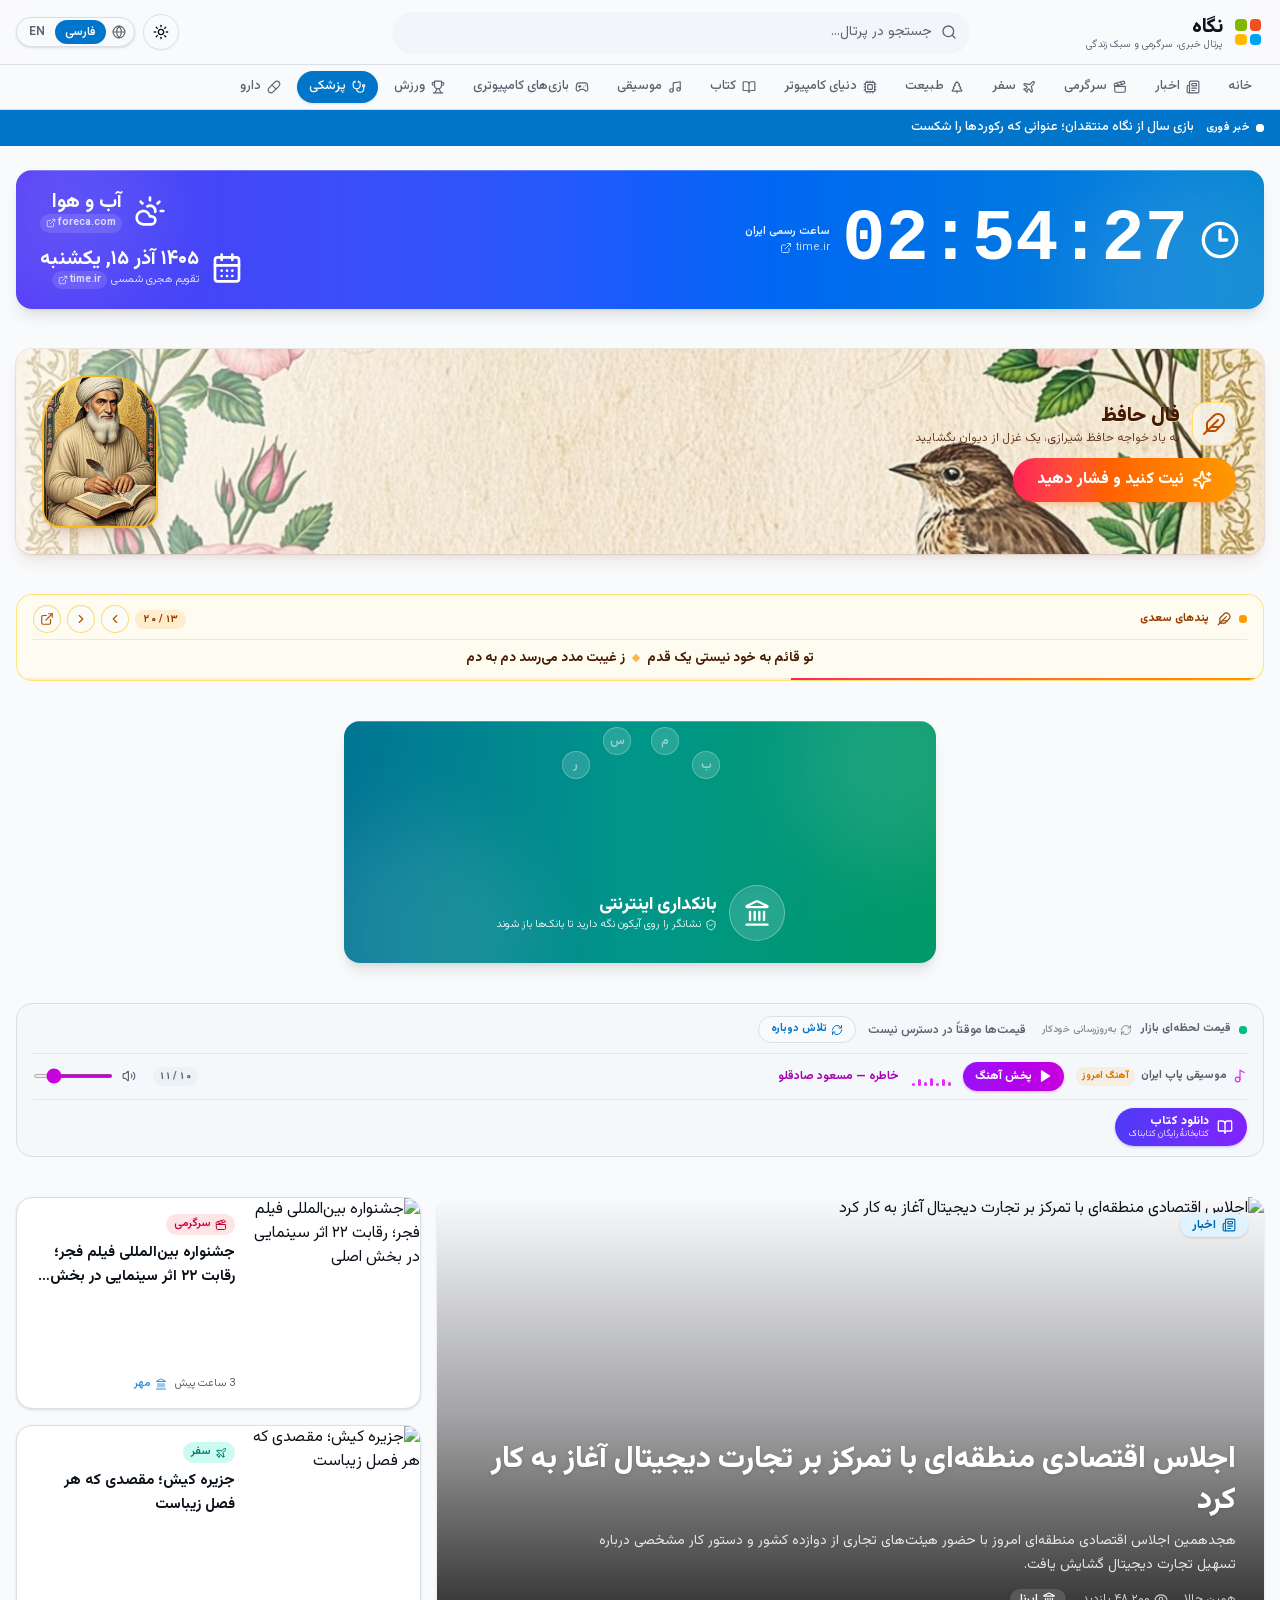
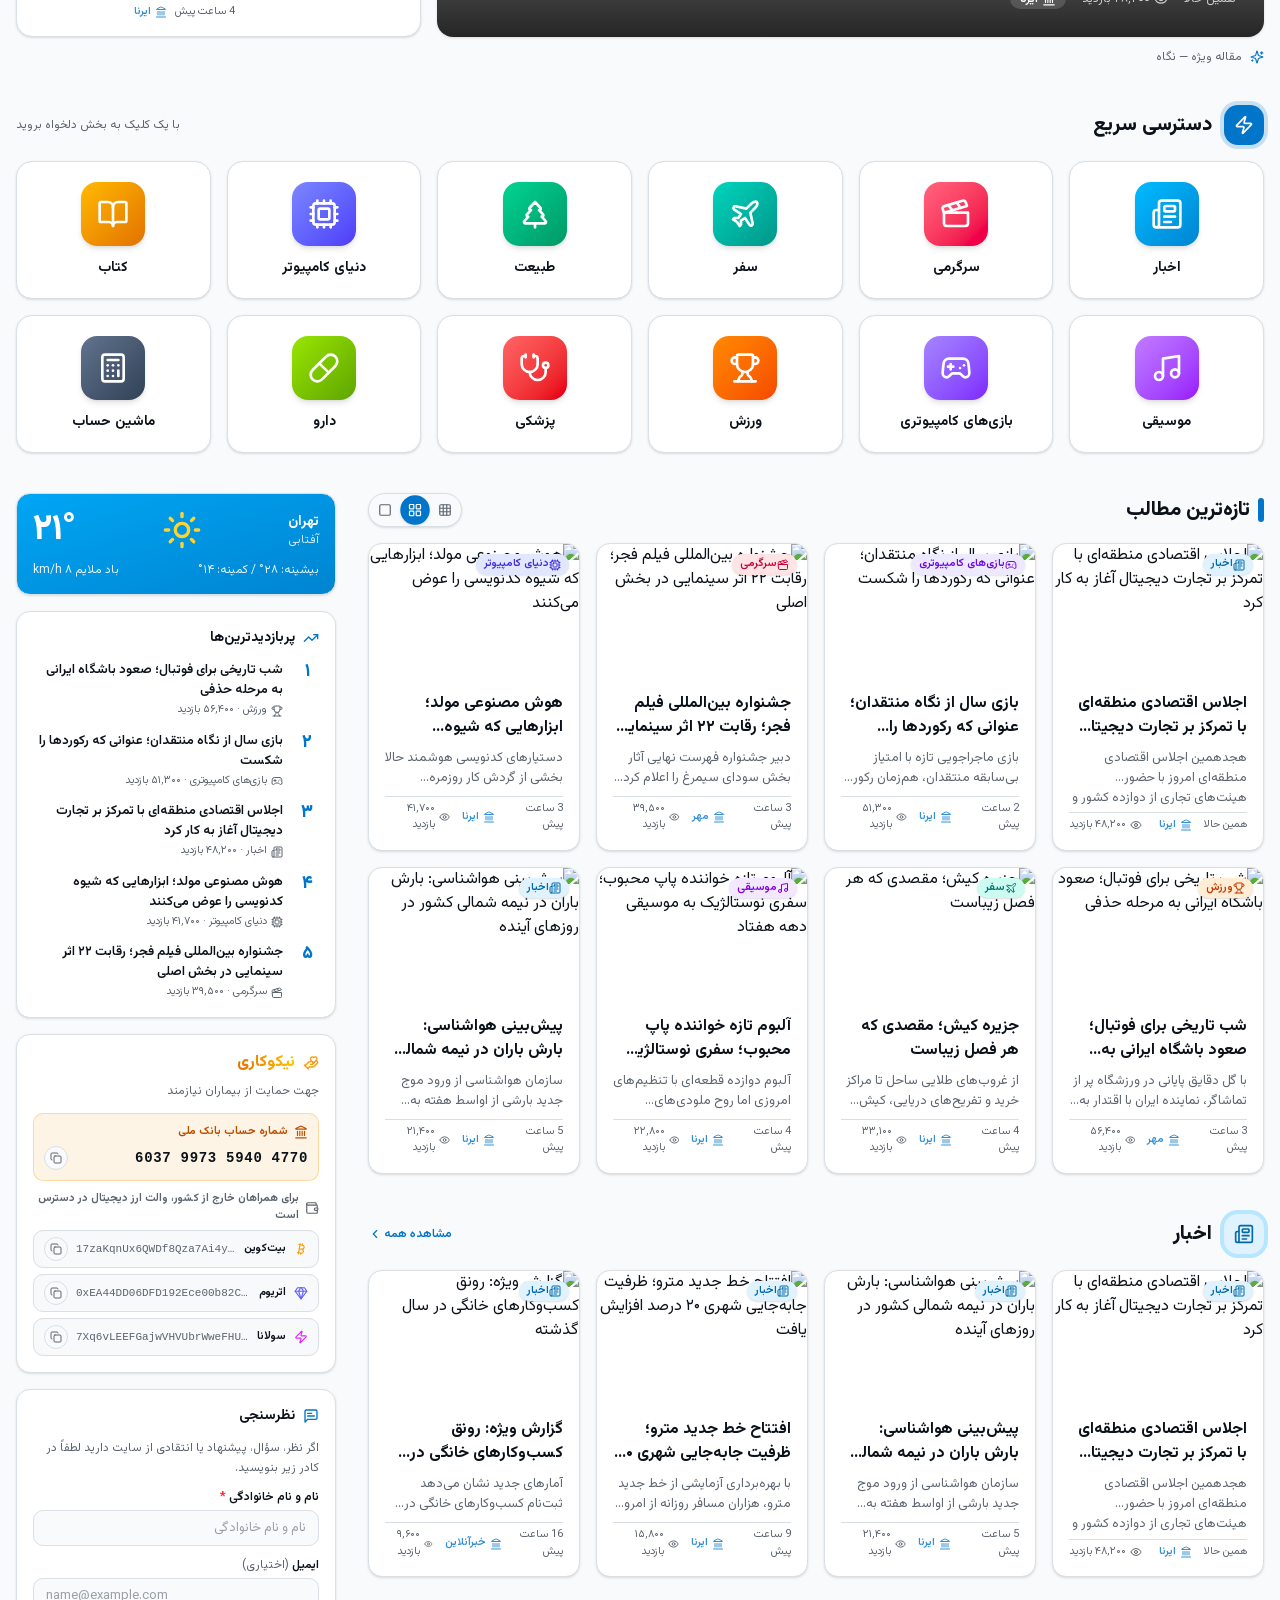
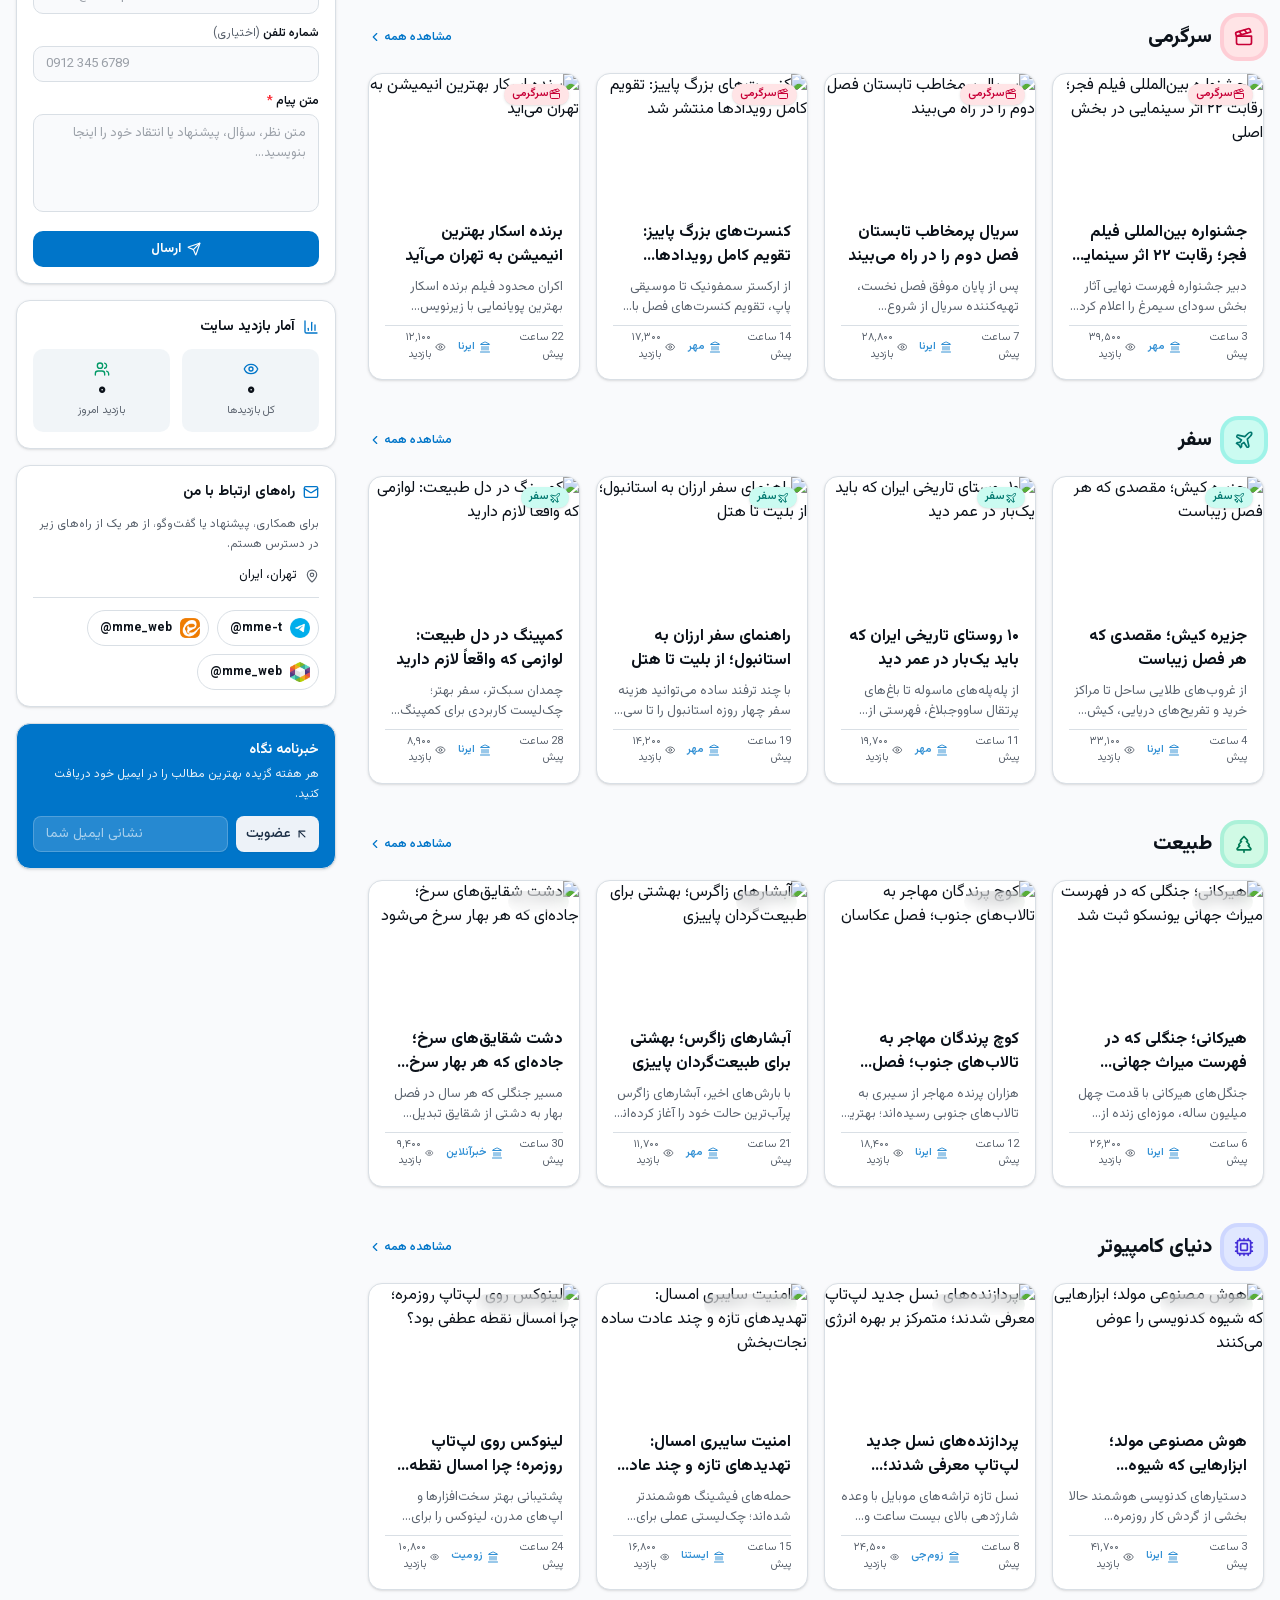
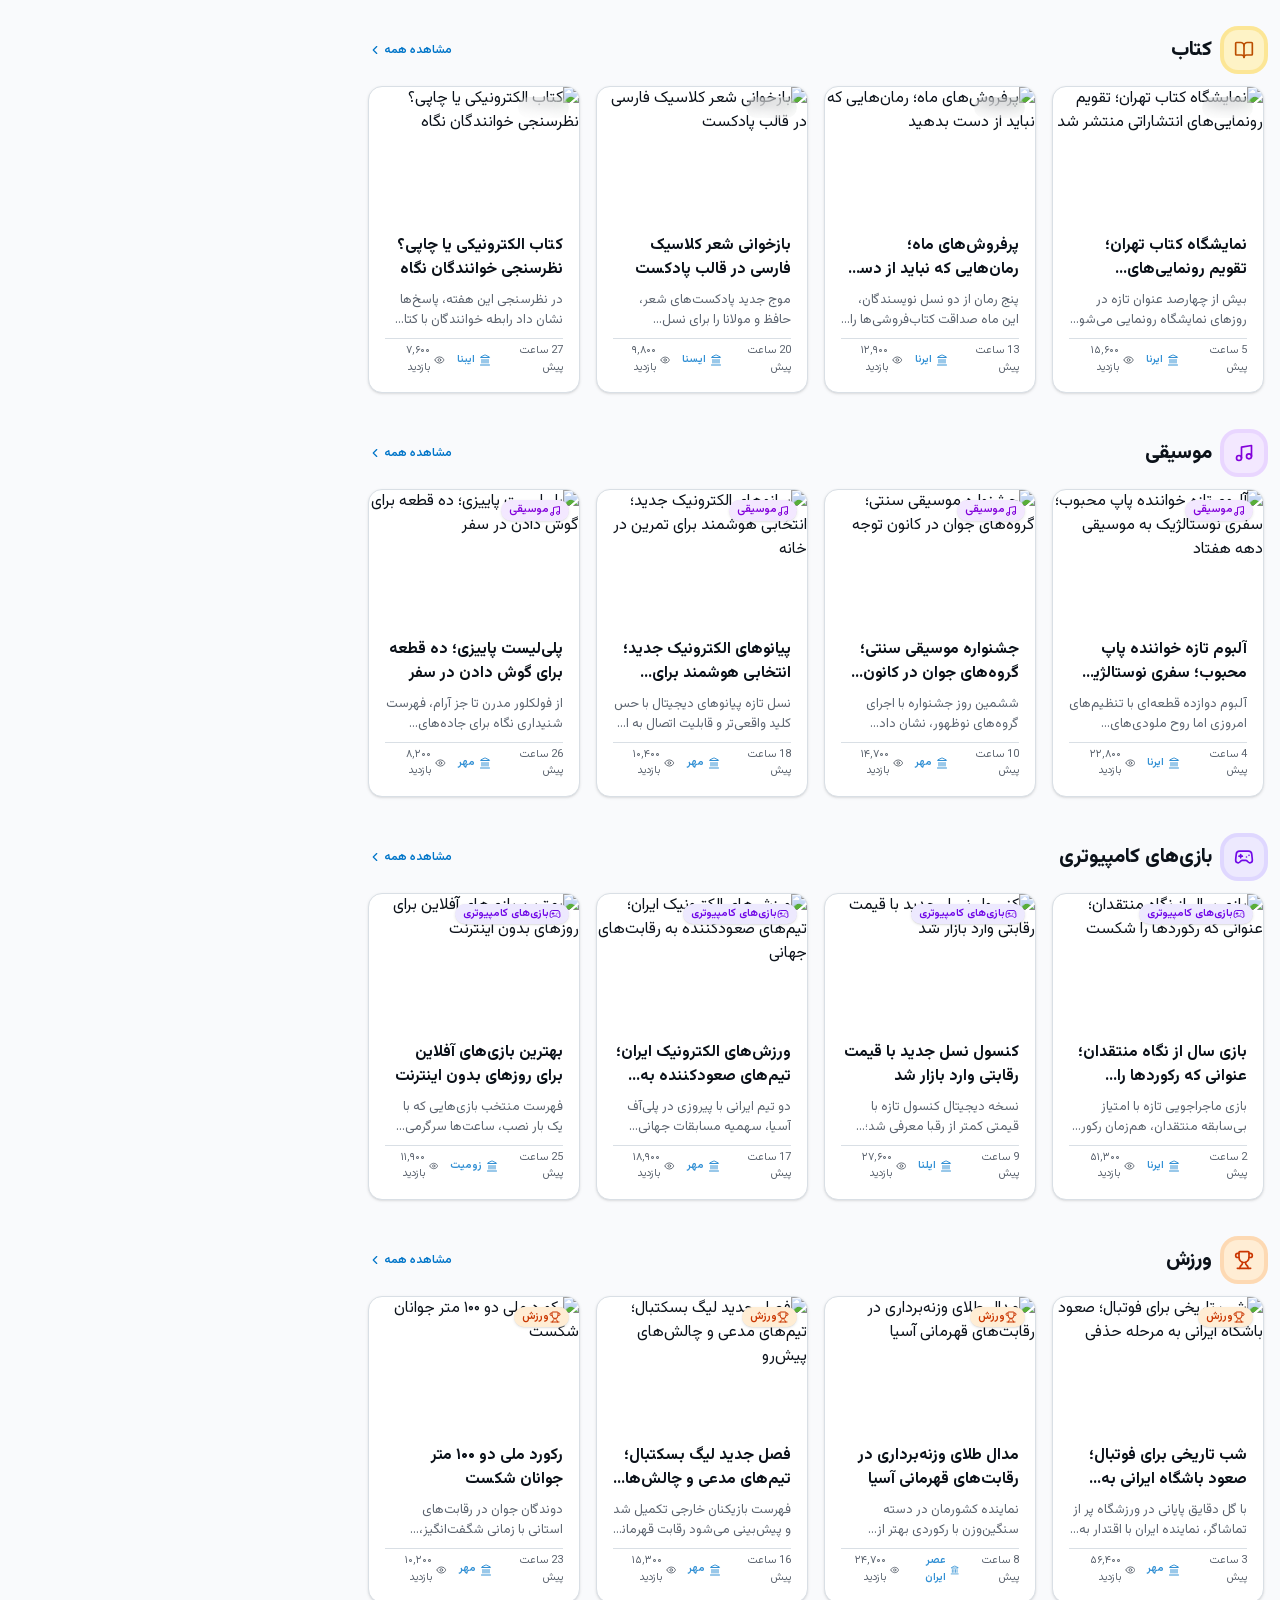
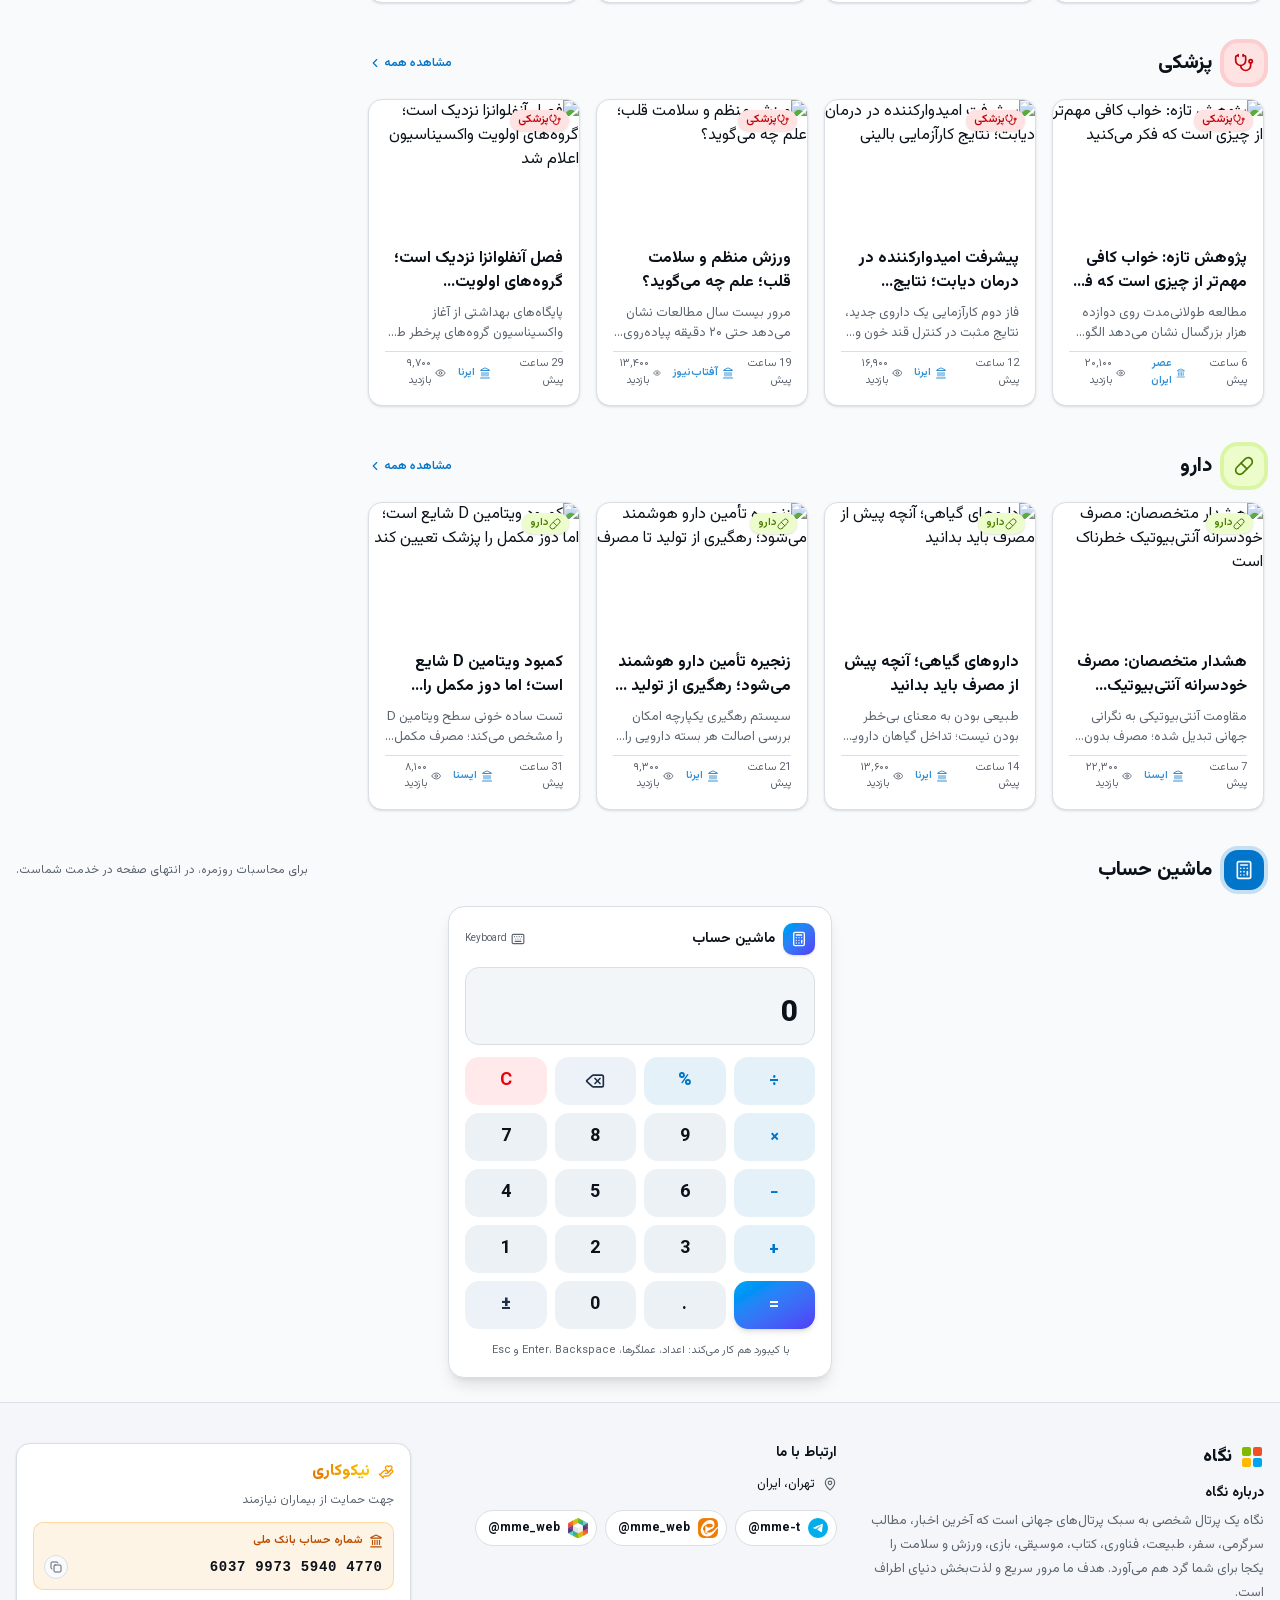
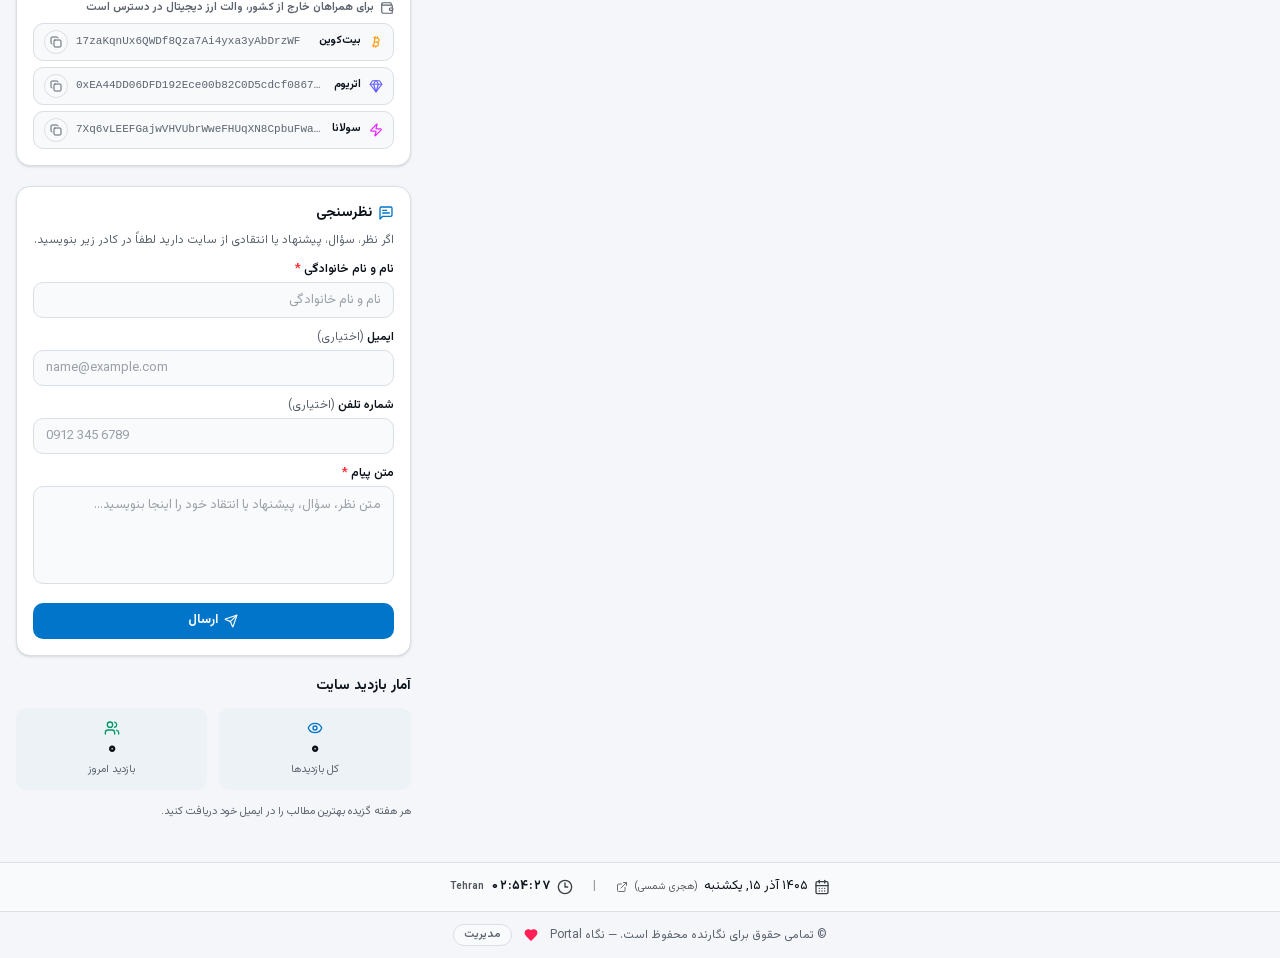
==== commit 46d08c75: "پرتال نگاه — بیلد استاتیک از negah@main (منبع: dist@b7117cf) — همهٔ مقالات متصل به خبرگزاری‌های معتب" ====
--- a/index.html
+++ b/index.html
@@ -1,6 +1,6 @@
-<!DOCTYPE html><!--YBOzBSkKtss5VZJL9II0O--><html lang="fa" dir="rtl"><head><meta charSet="utf-8"/><meta name="viewport" content="width=device-width, initial-scale=1"/><link rel="preload" href="/_next/static/media/ec8f59eafded4799-s.p.bd0c2d26.woff2" as="font" crossorigin="" type="font/woff2"/><link rel="preload" href="/_next/static/media/f1d25eabcf1db66d-s.p.c041a43b.woff2" as="font" crossorigin="" type="font/woff2"/><link rel="preload" as="image" href="/images/fal-bg.png"/><link rel="preload" as="image" href="/images/hafez-portrait.png"/><link rel="preload" as="image" href="https://z-cdn.chatglm.cn/image-search-mcp/images-ppt/7243feca9412.jpg"/><link rel="preload" as="image" href="/brand/telegram.png"/><link rel="preload" as="image" href="/brand/eitaa.png"/><link rel="preload" as="image" href="/brand/rubika.png"/><link rel="stylesheet" href="/_next/static/chunks/19e52451adf13d47.css" data-precedence="next"/><link rel="stylesheet" href="/_next/static/chunks/4df2382c051aa9d6.css" data-precedence="next"/><link rel="preload" as="script" fetchPriority="low" href="/_next/static/chunks/58c60a5fa6b544da.js"/><script src="/_next/static/chunks/771dedee3f5e1621.js" async=""></script><script src="/_next/static/chunks/e461e3027eb348df.js" async=""></script><script src="/_next/static/chunks/turbopack-b702dda9a075337d.js" async=""></script><script src="/_next/static/chunks/d89f0fc6116a246d.js" async=""></script><script src="/_next/static/chunks/a9a27df113db0b9e.js" async=""></script><script src="/_next/static/chunks/2f236954d6a65e12.js" async=""></script><script src="/_next/static/chunks/6a9ab816129110d7.js" async=""></script><meta name="next-size-adjust" content=""/><title>نگاه | Negah — پرتال خبری و سرگرمی</title><meta name="description" content="پرتال شخصی دوزبانه فارسی/انگلیسی به سبک MSN: اخبار، سرگرمی، سفر، طبیعت، دنیای کامپیوتر، کتاب، موسیقی، بازی‌های کامپیوتری، ورزش، پزشکی و دارو."/><meta name="author" content="Negah"/><meta name="keywords" content="پرتال خبری,اخبار,سرگرمی,سفر,طبیعت,فناوری,news portal,MSN style,bilingual"/><meta name="robots" content="index, follow"/><link rel="canonical" href="https://roya-dabestan.github.io"/><link rel="alternate" type="application/rss+xml" href="https://roya-dabestan.github.io/rss.xml"/><meta property="og:title" content="نگاه | Negah — پرتال خبری و سرگرمی"/><meta property="og:description" content="پرتال شخصی دوزبانه فارسی/انگلیسی به سبک MSN: اخبار، سرگرمی، سفر، طبیعت، دنیای کامپیوتر، کتاب، موسیقی، بازی‌های کامپیوتری، ورزش، پزشکی و دارو."/><meta property="og:url" content="https://roya-dabestan.github.io"/><meta property="og:site_name" content="نگاه | Negah"/><meta property="og:locale" content="fa_IR"/><meta property="og:image" content="https://roya-dabestan.github.io/og.png"/><meta property="og:image:width" content="1200"/><meta property="og:image:height" content="630"/><meta property="og:image:alt" content="نگاه | Negah"/><meta property="og:locale:alternate" content="en_US"/><meta property="og:type" content="website"/><meta name="twitter:card" content="summary_large_image"/><meta name="twitter:title" content="نگاه | Negah — پرتال خبری و سرگرمی"/><meta name="twitter:description" content="پرتال شخصی دوزبانه فارسی/انگلیسی به سبک MSN: اخبار، سرگرمی، سفر، طبیعت، دنیای کامپیوتر، کتاب، موسیقی، بازی‌های کامپیوتری، ورزش، پزشکی و دارو."/><meta name="twitter:image" content="https://roya-dabestan.github.io/og.png"/><script>try{var l=localStorage.getItem('negah-lang');if(l==='en'||l==='fa'){document.documentElement.lang=l;document.documentElement.dir=l==='fa'?'rtl':'ltr';}else{document.documentElement.lang='fa';document.documentElement.dir='rtl';}}catch(e){}</script><script src="/_next/static/chunks/a6dad97d9634a72d.js" noModule=""></script></head><body class="vazirmatn_7a18af36-module__oQTctG__variable font-sans antialiased bg-background text-foreground"><div hidden=""><!--$--><!--/$--></div><script>((a,b,c,d,e,f,g,h)=>{let i=document.documentElement,j=["light","dark"];function k(b){var c;(Array.isArray(a)?a:[a]).forEach(a=>{let c="class"===a,d=c&&f?e.map(a=>f[a]||a):e;c?(i.classList.remove(...d),i.classList.add(f&&f[b]?f[b]:b)):i.setAttribute(a,b)}),c=b,h&&j.includes(c)&&(i.style.colorScheme=c)}if(d)k(d);else try{let a=localStorage.getItem(b)||c,d=g&&"system"===a?window.matchMedia("(prefers-color-scheme: dark)").matches?"dark":"light":a;k(d)}catch(a){}})("class","theme","light",null,["light","dark"],null,false,true)</script><div class="min-h-screen flex flex-col theme-anim"><a href="#main-content" class="sr-only focus:not-sr-only focus:absolute focus:top-2 focus:start-2 focus:z-50 focus:rounded focus:bg-primary focus:px-3 focus:py-1.5 focus:text-primary-foreground">پرش به محتوای اصلی</a><header class="relative z-40"><div class="border-b bg-background/80 backdrop-blur supports-[backdrop-filter]:bg-background/70"><div class="mx-auto max-w-7xl px-4 h-16 flex items-center gap-3 sm:gap-5"><a href="#top" class="flex items-center gap-2.5 shrink-0 group"><span class="grid grid-cols-2 gap-[3px] size-8 p-[3px] rounded-md bg-transparent group-hover:scale-105 transition-transform"><span class="rounded-[4px] bg-[#F25022]"></span><span class="rounded-[4px] bg-[#7FBA00]"></span><span class="rounded-[4px] bg-[#00A4EF]"></span><span class="rounded-[4px] bg-[#FFB900]"></span></span><span class="leading-tight"><span class="block text-xl font-extrabold tracking-tight text-foreground">نگاه</span><span class="hidden sm:block text-[10px] text-muted-foreground -mt-0.5">پرتال خبری، سرگرمی و سبک زندگی</span></span></a><form role="search" class="relative flex-1 max-w-xl mx-auto hidden md:block"><svg xmlns="http://www.w3.org/2000/svg" width="24" height="24" viewBox="0 0 24 24" fill="none" stroke="currentColor" stroke-width="2" stroke-linecap="round" stroke-linejoin="round" class="lucide lucide-search absolute start-3 top-1/2 -translate-y-1/2 size-4 text-muted-foreground pointer-events-none" aria-hidden="true"><path d="m21 21-4.34-4.34"></path><circle cx="11" cy="11" r="8"></circle></svg><input data-slot="input" class="file:text-foreground placeholder:text-muted-foreground selection:bg-primary selection:text-primary-foreground dark:bg-input/30 flex w-full min-w-0 border px-3 py-1 text-base shadow-xs transition-[color,box-shadow] outline-none file:inline-flex file:h-7 file:border-0 file:bg-transparent file:text-sm file:font-medium disabled:pointer-events-none disabled:cursor-not-allowed disabled:opacity-50 md:text-sm focus-visible:border-ring focus-visible:ring-ring/50 aria-invalid:ring-destructive/20 dark:aria-invalid:ring-destructive/40 aria-invalid:border-destructive ps-9 h-10 rounded-full bg-muted/60 border-transparent focus-visible:ring-2" placeholder="جستجو در پرتال..." aria-label="جستجو در پرتال..." value=""/></form><div class="ms-auto flex items-center gap-2"><button data-slot="button" class="inline-flex items-center justify-center gap-2 whitespace-nowrap text-sm font-medium transition-all disabled:pointer-events-none disabled:opacity-50 [&amp;_svg]:pointer-events-none [&amp;_svg:not([class*=&#x27;size-&#x27;])]:size-4 shrink-0 [&amp;_svg]:shrink-0 outline-none focus-visible:border-ring focus-visible:ring-ring/50 focus-visible:ring-[3px] aria-invalid:ring-destructive/20 dark:aria-invalid:ring-destructive/40 aria-invalid:border-destructive border bg-background shadow-xs hover:bg-accent hover:text-accent-foreground dark:bg-input/30 dark:border-input dark:hover:bg-input/50 rounded-full size-9 overflow-hidden" aria-label="حالت شب" title="حالت شب"><span class="relative size-4 block"><svg xmlns="http://www.w3.org/2000/svg" width="24" height="24" viewBox="0 0 24 24" fill="none" stroke="currentColor" stroke-width="2" stroke-linecap="round" stroke-linejoin="round" class="lucide lucide-sun absolute inset-0 size-4 transition-all duration-500 rotate-0 scale-100 opacity-100 dark:rotate-90 dark:scale-0 dark:opacity-0" aria-hidden="true"><circle cx="12" cy="12" r="4"></circle><path d="M12 2v2"></path><path d="M12 20v2"></path><path d="m4.93 4.93 1.41 1.41"></path><path d="m17.66 17.66 1.41 1.41"></path><path d="M2 12h2"></path><path d="M20 12h2"></path><path d="m6.34 17.66-1.41 1.41"></path><path d="m19.07 4.93-1.41 1.41"></path></svg><svg xmlns="http://www.w3.org/2000/svg" width="24" height="24" viewBox="0 0 24 24" fill="none" stroke="currentColor" stroke-width="2" stroke-linecap="round" stroke-linejoin="round" class="lucide lucide-moon absolute inset-0 size-4 transition-all duration-500 -rotate-90 scale-0 opacity-0 dark:rotate-0 dark:scale-100 dark:opacity-100" aria-hidden="true"><path d="M12 3a6 6 0 0 0 9 9 9 9 0 1 1-9-9Z"></path></svg></span></button><div role="group" aria-label="Language" class="flex items-center rounded-full border bg-background p-0.5 text-xs font-semibold shadow-sm"><svg xmlns="http://www.w3.org/2000/svg" width="24" height="24" viewBox="0 0 24 24" fill="none" stroke="currentColor" stroke-width="2" stroke-linecap="round" stroke-linejoin="round" class="lucide lucide-globe size-3.5 text-muted-foreground mx-1.5 shrink-0" aria-hidden="true"><circle cx="12" cy="12" r="10"></circle><path d="M12 2a14.5 14.5 0 0 0 0 20 14.5 14.5 0 0 0 0-20"></path><path d="M2 12h20"></path></svg><button aria-pressed="true" class="rounded-full px-2.5 py-1 transition-colors duration-300 bg-primary text-primary-foreground">فارسی</button><button aria-pressed="false" class="rounded-full px-2.5 py-1 transition-colors duration-300 text-muted-foreground hover:text-foreground">EN</button></div></div></div><div class="md:hidden px-4 pb-3"><form role="search" class="relative"><svg xmlns="http://www.w3.org/2000/svg" width="24" height="24" viewBox="0 0 24 24" fill="none" stroke="currentColor" stroke-width="2" stroke-linecap="round" stroke-linejoin="round" class="lucide lucide-search absolute start-3 top-1/2 -translate-y-1/2 size-4 text-muted-foreground pointer-events-none" aria-hidden="true"><path d="m21 21-4.34-4.34"></path><circle cx="11" cy="11" r="8"></circle></svg><input data-slot="input" class="file:text-foreground placeholder:text-muted-foreground selection:bg-primary selection:text-primary-foreground dark:bg-input/30 flex w-full min-w-0 border px-3 py-1 text-base shadow-xs transition-[color,box-shadow] outline-none file:inline-flex file:h-7 file:border-0 file:bg-transparent file:text-sm file:font-medium disabled:pointer-events-none disabled:cursor-not-allowed disabled:opacity-50 md:text-sm focus-visible:border-ring focus-visible:ring-ring/50 focus-visible:ring-[3px] aria-invalid:ring-destructive/20 dark:aria-invalid:ring-destructive/40 aria-invalid:border-destructive ps-9 h-10 rounded-full bg-muted/60 border-transparent" placeholder="جستجو در پرتال..." aria-label="جستجو در پرتال..." value=""/></form></div></div><nav aria-label="Categories" class="sticky top-0 z-40 border-b bg-background/85 backdrop-blur supports-[backdrop-filter]:bg-background/75 hidden sm:block"><div class="mx-auto max-w-7xl px-4"><div class="flex items-center gap-1 overflow-x-auto no-scrollbar h-11"><a href="#top" class="flex items-center gap-1.5 whitespace-nowrap rounded-full px-3 py-1.5 text-[13px] font-medium transition-all duration-300 bg-primary text-primary-foreground shadow-sm">خانه</a><a href="#cat-news" class="flex items-center gap-1.5 whitespace-nowrap rounded-full px-3 py-1.5 text-[13px] font-medium transition-all duration-300 text-muted-foreground hover:bg-muted hover:text-foreground"><svg xmlns="http://www.w3.org/2000/svg" width="24" height="24" viewBox="0 0 24 24" fill="none" stroke="currentColor" stroke-width="2" stroke-linecap="round" stroke-linejoin="round" class="lucide lucide-newspaper size-3.5" aria-hidden="true"><path d="M15 18h-5"></path><path d="M18 14h-8"></path><path d="M4 22h16a2 2 0 0 0 2-2V4a2 2 0 0 0-2-2H8a2 2 0 0 0-2 2v16a2 2 0 0 1-4 0v-9a2 2 0 0 1 2-2h2"></path><rect width="8" height="4" x="10" y="6" rx="1"></rect></svg>اخبار</a><a href="#cat-entertainment" class="flex items-center gap-1.5 whitespace-nowrap rounded-full px-3 py-1.5 text-[13px] font-medium transition-all duration-300 text-muted-foreground hover:bg-muted hover:text-foreground"><svg xmlns="http://www.w3.org/2000/svg" width="24" height="24" viewBox="0 0 24 24" fill="none" stroke="currentColor" stroke-width="2" stroke-linecap="round" stroke-linejoin="round" class="lucide lucide-clapperboard size-3.5" aria-hidden="true"><path d="M20.2 6 3 11l-.9-2.4c-.3-1.1.3-2.2 1.3-2.5l13.5-4c1.1-.3 2.2.3 2.5 1.3Z"></path><path d="m6.2 5.3 3.1 3.9"></path><path d="m12.4 3.4 3.1 4"></path><path d="M3 11h18v8a2 2 0 0 1-2 2H5a2 2 0 0 1-2-2Z"></path></svg>سرگرمی</a><a href="#cat-travel" class="flex items-center gap-1.5 whitespace-nowrap rounded-full px-3 py-1.5 text-[13px] font-medium transition-all duration-300 text-muted-foreground hover:bg-muted hover:text-foreground"><svg xmlns="http://www.w3.org/2000/svg" width="24" height="24" viewBox="0 0 24 24" fill="none" stroke="currentColor" stroke-width="2" stroke-linecap="round" stroke-linejoin="round" class="lucide lucide-plane size-3.5" aria-hidden="true"><path d="M17.8 19.2 16 11l3.5-3.5C21 6 21.5 4 21 3c-1-.5-3 0-4.5 1.5L13 8 4.8 6.2c-.5-.1-.9.1-1.1.5l-.3.5c-.2.5-.1 1 .3 1.3L9 12l-2 3H4l-1 1 3 2 2 3 1-1v-3l3-2 3.5 5.3c.3.4.8.5 1.3.3l.5-.2c.4-.3.6-.7.5-1.2z"></path></svg>سفر</a><a href="#cat-nature" class="flex items-center gap-1.5 whitespace-nowrap rounded-full px-3 py-1.5 text-[13px] font-medium transition-all duration-300 text-muted-foreground hover:bg-muted hover:text-foreground"><svg xmlns="http://www.w3.org/2000/svg" width="24" height="24" viewBox="0 0 24 24" fill="none" stroke="currentColor" stroke-width="2" stroke-linecap="round" stroke-linejoin="round" class="lucide lucide-tree-pine size-3.5" aria-hidden="true"><path d="m17 14 3 3.3a1 1 0 0 1-.7 1.7H4.7a1 1 0 0 1-.7-1.7L7 14h-.3a1 1 0 0 1-.7-1.7L9 9h-.2A1 1 0 0 1 8 7.3L12 3l4 4.3a1 1 0 0 1-.8 1.7H15l3 3.3a1 1 0 0 1-.7 1.7H17Z"></path><path d="M12 22v-3"></path></svg>طبیعت</a><a href="#cat-computer" class="flex items-center gap-1.5 whitespace-nowrap rounded-full px-3 py-1.5 text-[13px] font-medium transition-all duration-300 text-muted-foreground hover:bg-muted hover:text-foreground"><svg xmlns="http://www.w3.org/2000/svg" width="24" height="24" viewBox="0 0 24 24" fill="none" stroke="currentColor" stroke-width="2" stroke-linecap="round" stroke-linejoin="round" class="lucide lucide-cpu size-3.5" aria-hidden="true"><path d="M12 20v2"></path><path d="M12 2v2"></path><path d="M17 20v2"></path><path d="M17 2v2"></path><path d="M2 12h2"></path><path d="M2 17h2"></path><path d="M2 7h2"></path><path d="M20 12h2"></path><path d="M20 17h2"></path><path d="M20 7h2"></path><path d="M7 20v2"></path><path d="M7 2v2"></path><rect x="4" y="4" width="16" height="16" rx="2"></rect><rect x="8" y="8" width="8" height="8" rx="1"></rect></svg>دنیای کامپیوتر</a><a href="#cat-books" class="flex items-center gap-1.5 whitespace-nowrap rounded-full px-3 py-1.5 text-[13px] font-medium transition-all duration-300 text-muted-foreground hover:bg-muted hover:text-foreground"><svg xmlns="http://www.w3.org/2000/svg" width="24" height="24" viewBox="0 0 24 24" fill="none" stroke="currentColor" stroke-width="2" stroke-linecap="round" stroke-linejoin="round" class="lucide lucide-book-open size-3.5" aria-hidden="true"><path d="M12 7v14"></path><path d="M3 18a1 1 0 0 1-1-1V4a1 1 0 0 1 1-1h5a4 4 0 0 1 4 4 4 4 0 0 1 4-4h5a1 1 0 0 1 1 1v13a1 1 0 0 1-1 1h-6a3 3 0 0 0-3 3 3 3 0 0 0-3-3z"></path></svg>کتاب</a><a href="#cat-music" class="flex items-center gap-1.5 whitespace-nowrap rounded-full px-3 py-1.5 text-[13px] font-medium transition-all duration-300 text-muted-foreground hover:bg-muted hover:text-foreground"><svg xmlns="http://www.w3.org/2000/svg" width="24" height="24" viewBox="0 0 24 24" fill="none" stroke="currentColor" stroke-width="2" stroke-linecap="round" stroke-linejoin="round" class="lucide lucide-music size-3.5" aria-hidden="true"><path d="M9 18V5l12-2v13"></path><circle cx="6" cy="18" r="3"></circle><circle cx="18" cy="16" r="3"></circle></svg>موسیقی</a><a href="#cat-gaming" class="flex items-center gap-1.5 whitespace-nowrap rounded-full px-3 py-1.5 text-[13px] font-medium transition-all duration-300 text-muted-foreground hover:bg-muted hover:text-foreground"><svg xmlns="http://www.w3.org/2000/svg" width="24" height="24" viewBox="0 0 24 24" fill="none" stroke="currentColor" stroke-width="2" stroke-linecap="round" stroke-linejoin="round" class="lucide lucide-gamepad2 lucide-gamepad-2 size-3.5" aria-hidden="true"><line x1="6" x2="10" y1="11" y2="11"></line><line x1="8" x2="8" y1="9" y2="13"></line><line x1="15" x2="15.01" y1="12" y2="12"></line><line x1="18" x2="18.01" y1="10" y2="10"></line><path d="M17.32 5H6.68a4 4 0 0 0-3.978 3.59c-.006.052-.01.101-.017.152C2.604 9.416 2 14.456 2 16a3 3 0 0 0 3 3c1 0 1.5-.5 2-1l1.414-1.414A2 2 0 0 1 9.828 16h4.344a2 2 0 0 1 1.414.586L17 18c.5.5 1 1 2 1a3 3 0 0 0 3-3c0-1.545-.604-6.584-.685-7.258-.007-.05-.011-.1-.017-.151A4 4 0 0 0 17.32 5z"></path></svg>بازی‌های کامپیوتری</a><a href="#cat-sports" class="flex items-center gap-1.5 whitespace-nowrap rounded-full px-3 py-1.5 text-[13px] font-medium transition-all duration-300 text-muted-foreground hover:bg-muted hover:text-foreground"><svg xmlns="http://www.w3.org/2000/svg" width="24" height="24" viewBox="0 0 24 24" fill="none" stroke="currentColor" stroke-width="2" stroke-linecap="round" stroke-linejoin="round" class="lucide lucide-trophy size-3.5" aria-hidden="true"><path d="M10 14.66v1.626a2 2 0 0 1-.976 1.696A5 5 0 0 0 7 21.978"></path><path d="M14 14.66v1.626a2 2 0 0 0 .976 1.696A5 5 0 0 1 17 21.978"></path><path d="M18 9h1.5a1 1 0 0 0 0-5H18"></path><path d="M4 22h16"></path><path d="M6 9a6 6 0 0 0 12 0V3a1 1 0 0 0-1-1H7a1 1 0 0 0-1 1z"></path><path d="M6 9H4.5a1 1 0 0 1 0-5H6"></path></svg>ورزش</a><a href="#cat-medicine" class="flex items-center gap-1.5 whitespace-nowrap rounded-full px-3 py-1.5 text-[13px] font-medium transition-all duration-300 text-muted-foreground hover:bg-muted hover:text-foreground"><svg xmlns="http://www.w3.org/2000/svg" width="24" height="24" viewBox="0 0 24 24" fill="none" stroke="currentColor" stroke-width="2" stroke-linecap="round" stroke-linejoin="round" class="lucide lucide-stethoscope size-3.5" aria-hidden="true"><path d="M11 2v2"></path><path d="M5 2v2"></path><path d="M5 3H4a2 2 0 0 0-2 2v4a6 6 0 0 0 12 0V5a2 2 0 0 0-2-2h-1"></path><path d="M8 15a6 6 0 0 0 12 0v-3"></path><circle cx="20" cy="10" r="2"></circle></svg>پزشکی</a><a href="#cat-pharmacy" class="flex items-center gap-1.5 whitespace-nowrap rounded-full px-3 py-1.5 text-[13px] font-medium transition-all duration-300 text-muted-foreground hover:bg-muted hover:text-foreground"><svg xmlns="http://www.w3.org/2000/svg" width="24" height="24" viewBox="0 0 24 24" fill="none" stroke="currentColor" stroke-width="2" stroke-linecap="round" stroke-linejoin="round" class="lucide lucide-pill size-3.5" aria-hidden="true"><path d="m10.5 20.5 10-10a4.95 4.95 0 1 0-7-7l-10 10a4.95 4.95 0 1 0 7 7Z"></path><path d="m8.5 8.5 7 7"></path></svg>دارو</a></div></div></nav><nav aria-label="Categories mobile" class="sticky top-0 z-40 border-b bg-background/90 backdrop-blur sm:hidden"><div class="px-4 h-11 flex items-center justify-between"><button aria-expanded="false" class="flex items-center gap-2 text-sm font-semibold"><svg xmlns="http://www.w3.org/2000/svg" width="24" height="24" viewBox="0 0 24 24" fill="none" stroke="currentColor" stroke-width="2" stroke-linecap="round" stroke-linejoin="round" class="lucide lucide-menu size-4" aria-hidden="true"><path d="M4 12h16"></path><path d="M4 18h16"></path><path d="M4 6h16"></path></svg>خانه</button><span class="text-xs text-muted-foreground">پرتال خبری، سرگرمی و سبک زندگی</span></div></nav></header><div class="bg-primary text-primary-foreground"><div class="mx-auto max-w-7xl px-4 h-9 flex items-center gap-3 overflow-hidden"><span class="flex items-center gap-1.5 text-[11px] font-bold uppercase tracking-wide shrink-0"><span class="relative flex size-2"><span class="absolute inline-flex h-full w-full animate-ping rounded-full bg-white opacity-75"></span><span class="relative inline-flex size-2 rounded-full bg-white"></span></span>خبر فوری</span><div class="flex items-center gap-2 min-w-0" style="opacity:0;transform:translateY(14px)"><a href="#cat-news" class="text-[13px] font-medium truncate hover:underline">اجلاس اقتصادی منطقه‌ای با تمرکز بر تجارت دیجیتال آغاز به کار کرد</a></div></div></div><main id="main-content" class="flex-1 mx-auto w-full max-w-7xl px-4 py-6 space-y-10"><section aria-label="ساعت رسمی ایران" class="relative overflow-hidden rounded-2xl bg-gradient-to-l from-sky-600 via-blue-600 to-indigo-600 dark:from-sky-800 dark:via-blue-900 dark:to-indigo-950 text-white shadow-lg" style="opacity:0;transform:translateY(-12px)"><div class="absolute -top-16 -end-16 size-52 rounded-full bg-white/10 blur-2xl" aria-hidden="true"></div><div class="absolute -bottom-24 -start-12 size-60 rounded-full bg-white/10 blur-2xl" aria-hidden="true"></div><div class="absolute inset-x-0 top-0 h-px bg-white/25" aria-hidden="true"></div><div class="relative flex flex-wrap items-center justify-between gap-x-4 gap-y-2 px-4 py-2.5 sm:px-6 sm:py-3.5"><a href="https://www.time.ir" target="_blank" rel="noreferrer" title="مشاهده ساعت و تاریخ رسمی ایران در time.ir" aria-label="ساعت رسمی ایران — time.ir" class="group inline-flex items-center gap-2.5 sm:gap-3 rounded-xl px-2.5 py-1.5 -mx-2.5 transition-colors hover:bg-white/10 focus-visible:outline-none focus-visible:ring-2 focus-visible:ring-white/70"><svg xmlns="http://www.w3.org/2000/svg" width="24" height="24" viewBox="0 0 24 24" fill="none" stroke="currentColor" stroke-width="2" stroke-linecap="round" stroke-linejoin="round" class="lucide lucide-clock3 lucide-clock-3 size-7 sm:size-10 shrink-0 animate-pulse" aria-hidden="true"><path d="M12 6v6h4"></path><circle cx="12" cy="12" r="10"></circle></svg><span class="inline-block w-56 sm:w-80 h-12 sm:h-16 rounded-lg bg-white/20 animate-pulse" aria-hidden="true"></span><span class="hidden md:flex flex-col text-[11px] leading-4 opacity-90"><span class="font-bold">ساعت رسمی ایران</span><span class="inline-flex items-center gap-1 opacity-80 group-hover:opacity-100">time.ir <svg xmlns="http://www.w3.org/2000/svg" width="24" height="24" viewBox="0 0 24 24" fill="none" stroke="currentColor" stroke-width="2" stroke-linecap="round" stroke-linejoin="round" class="lucide lucide-external-link size-3" aria-hidden="true"><path d="M15 3h6v6"></path><path d="M10 14 21 3"></path><path d="M18 13v6a2 2 0 0 1-2 2H5a2 2 0 0 1-2-2V8a2 2 0 0 1 2-2h6"></path></svg></span></span></a><div class="flex flex-col items-end gap-0.5"><a href="https://www.foreca.com" target="_blank" rel="noreferrer" title="پیش‌بینی کامل آب و هوا در foreca.com" aria-label="آب و هوا — foreca.com" class="group inline-flex items-center gap-2.5 sm:gap-3 rounded-xl px-2.5 py-1.5 -mx-2.5 transition-colors hover:bg-white/10 focus-visible:outline-none focus-visible:ring-2 focus-visible:ring-white/70"><svg xmlns="http://www.w3.org/2000/svg" width="24" height="24" viewBox="0 0 24 24" fill="none" stroke="currentColor" stroke-width="2" stroke-linecap="round" stroke-linejoin="round" class="lucide lucide-cloud-sun size-6 sm:size-8 shrink-0 text-white transition-transform group-hover:scale-110" aria-hidden="true"><path d="M12 2v2"></path><path d="m4.93 4.93 1.41 1.41"></path><path d="M20 12h2"></path><path d="m19.07 4.93-1.41 1.41"></path><path d="M15.947 12.65a4 4 0 0 0-5.925-4.128"></path><path d="M13 22H7a5 5 0 1 1 4.9-6H13a3 3 0 0 1 0 6Z"></path></svg><span class="flex flex-col"><span class="text-sm sm:text-xl font-bold leading-6">آب و هوا</span><span class="text-[10px] sm:text-[11px] opacity-80 inline-flex items-center gap-1"><span class="inline-flex items-center gap-0.5 rounded-full bg-white/15 px-1.5 py-px font-semibold group-hover:bg-white/25 transition-colors">foreca.com <svg xmlns="http://www.w3.org/2000/svg" width="24" height="24" viewBox="0 0 24 24" fill="none" stroke="currentColor" stroke-width="2" stroke-linecap="round" stroke-linejoin="round" class="lucide lucide-external-link size-2.5" aria-hidden="true"><path d="M15 3h6v6"></path><path d="M10 14 21 3"></path><path d="M18 13v6a2 2 0 0 1-2 2H5a2 2 0 0 1-2-2V8a2 2 0 0 1 2-2h6"></path></svg></span></span></span></a><a href="https://www.time.ir" target="_blank" rel="noreferrer" title="مشاهده ساعت و تاریخ رسمی ایران در time.ir" aria-label="تقویم هجری شمسی — time.ir" class="group inline-flex items-center gap-2.5 sm:gap-3 rounded-xl px-2.5 py-1.5 -mx-2.5 transition-colors hover:bg-white/10 focus-visible:outline-none focus-visible:ring-2 focus-visible:ring-white/70"><svg xmlns="http://www.w3.org/2000/svg" width="24" height="24" viewBox="0 0 24 24" fill="none" stroke="currentColor" stroke-width="2" stroke-linecap="round" stroke-linejoin="round" class="lucide lucide-calendar-days size-6 sm:size-8 shrink-0" aria-hidden="true"><path d="M8 2v4"></path><path d="M16 2v4"></path><rect width="18" height="18" x="3" y="4" rx="2"></rect><path d="M3 10h18"></path><path d="M8 14h.01"></path><path d="M12 14h.01"></path><path d="M16 14h.01"></path><path d="M8 18h.01"></path><path d="M12 18h.01"></path><path d="M16 18h.01"></path></svg><span class="flex flex-col"><span class="inline-block w-44 sm:w-56 h-5 sm:h-6 rounded bg-white/20 animate-pulse" aria-hidden="true"></span><span class="text-[10px] sm:text-[11px] opacity-80 inline-flex items-center gap-1">تقویم هجری شمسی<span class="inline-flex items-center gap-0.5 rounded-full bg-white/15 px-1.5 py-px font-semibold group-hover:bg-white/25 transition-colors">time.ir <svg xmlns="http://www.w3.org/2000/svg" width="24" height="24" viewBox="0 0 24 24" fill="none" stroke="currentColor" stroke-width="2" stroke-linecap="round" stroke-linejoin="round" class="lucide lucide-external-link size-2.5" aria-hidden="true"><path d="M15 3h6v6"></path><path d="M10 14 21 3"></path><path d="M18 13v6a2 2 0 0 1-2 2H5a2 2 0 0 1-2-2V8a2 2 0 0 1 2-2h6"></path></svg></span></span></span></a></div></div></section><section aria-label="فال حافظ" class="relative overflow-hidden rounded-2xl bg-[#f6efe0] dark:bg-[#241a12] text-amber-950 dark:text-amber-50 shadow-lg shadow-amber-900/10 ring-1 ring-amber-900/10" style="opacity:0;transform:translateY(-10px)"><img src="/images/fal-bg.png" alt="" aria-hidden="true" class="absolute inset-0 size-full object-cover opacity-90 dark:opacity-25"/><div class="absolute inset-0 bg-gradient-to-l from-transparent via-transparent to-white/55 dark:to-black/60" aria-hidden="true"></div><div class="relative flex items-center gap-4 sm:gap-6 px-4 py-5 sm:px-7 sm:py-7"><div class="flex-1 min-w-0 flex flex-col items-start gap-3"><div class="flex items-center gap-3"><span class="grid place-items-center size-10 sm:size-11 rounded-xl bg-white/70 dark:bg-white/10 border border-amber-300/70 dark:border-white/20 text-amber-700 dark:text-amber-300 shrink-0 backdrop-blur-sm"><svg xmlns="http://www.w3.org/2000/svg" width="24" height="24" viewBox="0 0 24 24" fill="none" stroke="currentColor" stroke-width="2" stroke-linecap="round" stroke-linejoin="round" class="lucide lucide-feather size-5 sm:size-6" aria-hidden="true"><path d="M12.67 19a2 2 0 0 0 1.416-.588l6.154-6.172a6 6 0 0 0-8.49-8.49L5.586 9.914A2 2 0 0 0 5 11.328V18a1 1 0 0 0 1 1z"></path><path d="M16 8 2 22"></path><path d="M17.5 15H9"></path></svg></span><span class="flex flex-col min-w-0"><span class="font-black text-lg sm:text-xl leading-7 drop-shadow-[0_1px_0_rgba(255,255,255,0.6)] dark:drop-shadow-none">فال حافظ</span><span class="text-[11px] sm:text-xs opacity-80 leading-4 truncate max-w-[52ch]">به یاد خواجه حافظ شیرازی، یک غزل از دیوان بگشایید</span></span></div><button type="button" class="group inline-flex items-center gap-2 rounded-full bg-gradient-to-l from-amber-500 via-orange-500 to-rose-500 text-white font-extrabold text-sm sm:text-base px-5 sm:px-6 py-2.5 shadow-md shadow-orange-500/25 hover:shadow-xl hover:shadow-orange-500/35 hover:brightness-105 active:scale-[0.97] transition-all focus-visible:outline-2 focus-visible:outline-offset-2 focus-visible:outline-orange-600"><svg xmlns="http://www.w3.org/2000/svg" width="24" height="24" viewBox="0 0 24 24" fill="none" stroke="currentColor" stroke-width="2" stroke-linecap="round" stroke-linejoin="round" class="lucide lucide-sparkles size-4 sm:size-5 animate-pulse" aria-hidden="true"><path d="M9.937 15.5A2 2 0 0 0 8.5 14.063l-6.135-1.582a.5.5 0 0 1 0-.962L8.5 9.936A2 2 0 0 0 9.937 8.5l1.582-6.135a.5.5 0 0 1 .963 0L14.063 8.5A2 2 0 0 0 15.5 9.937l6.135 1.581a.5.5 0 0 1 0 .964L15.5 14.063a2 2 0 0 0-1.437 1.437l-1.582 6.135a.5.5 0 0 1-.963 0z"></path><path d="M20 3v4"></path><path d="M22 5h-4"></path><path d="M4 17v2"></path><path d="M5 18H3"></path></svg>نیت کنید و فشار دهید</button></div><img src="/images/hafez-portrait.png" alt="حافظ شیرازی — نگارگر ایرانی" title="خواجه حافظ شیرازی" class="w-16 sm:w-24 lg:w-28 shrink-0 rounded-t-[3rem] rounded-b-2xl object-cover aspect-[3/4] ring-2 ring-amber-400/80 dark:ring-amber-500/50 shadow-lg shadow-amber-900/25" style="opacity:0;transform:translateX(14px)"/></div></section><section aria-label="پندهای سعدی" class="relative overflow-hidden rounded-2xl border border-amber-300/60 bg-amber-50/70 px-3 py-2 dark:border-amber-500/20 dark:bg-amber-950/15 sm:px-4 sm:py-2.5"><div class="flex items-center gap-2 border-b border-amber-300/40 pb-1.5 dark:border-amber-500/15"><div class="flex min-w-0 items-center gap-2 text-[11px] font-extrabold text-amber-800 dark:text-amber-300"><span class="relative flex size-2 shrink-0" aria-hidden="true"><span class="absolute inline-flex h-full w-full animate-ping rounded-full bg-amber-500 opacity-75"></span><span class="relative inline-flex size-2 rounded-full bg-amber-500"></span></span><svg xmlns="http://www.w3.org/2000/svg" width="24" height="24" viewBox="0 0 24 24" fill="none" stroke="currentColor" stroke-width="2" stroke-linecap="round" stroke-linejoin="round" class="lucide lucide-feather size-3.5 shrink-0" aria-hidden="true"><path d="M12.67 19a2 2 0 0 0 1.416-.588l6.154-6.172a6 6 0 0 0-8.49-8.49L5.586 9.914A2 2 0 0 0 5 11.328V18a1 1 0 0 0 1 1z"></path><path d="M16 8 2 22"></path><path d="M17.5 15H9"></path></svg><span class="truncate">پندهای سعدی</span></div><div class="ms-auto flex shrink-0 items-center gap-1.5"><span class="rounded-full bg-amber-500/15 px-2 py-0.5 text-[10px] font-extrabold tabular-nums text-amber-800 dark:text-amber-300">۱<!-- --> / <!-- -->۲۰</span><button type="button" aria-label="پند قبلی" title="پند قبلی" class="grid size-7 place-items-center rounded-full border border-amber-400/50 bg-background/60 text-amber-700 transition-colors hover:bg-amber-500 hover:text-white dark:text-amber-300"><svg xmlns="http://www.w3.org/2000/svg" width="24" height="24" viewBox="0 0 24 24" fill="none" stroke="currentColor" stroke-width="2" stroke-linecap="round" stroke-linejoin="round" class="lucide lucide-chevron-right size-3.5 rtl:rotate-180" aria-hidden="true"><path d="m9 18 6-6-6-6"></path></svg></button><button type="button" aria-label="پند بعدی" title="پند بعدی" class="grid size-7 place-items-center rounded-full border border-amber-400/50 bg-background/60 text-amber-700 transition-colors hover:bg-amber-500 hover:text-white dark:text-amber-300"><svg xmlns="http://www.w3.org/2000/svg" width="24" height="24" viewBox="0 0 24 24" fill="none" stroke="currentColor" stroke-width="2" stroke-linecap="round" stroke-linejoin="round" class="lucide lucide-chevron-left size-3.5 rtl:rotate-180" aria-hidden="true"><path d="m15 18-6-6 6-6"></path></svg></button><a href="https://ganjoor.net/saadi/boostan/" target="_blank" rel="noreferrer" title="متن کامل بوستان در گنجور" aria-label="متن کامل بوستان در گنجور" class="grid size-7 place-items-center rounded-full border border-amber-400/50 bg-background/60 text-amber-700 transition-colors hover:bg-amber-500 hover:text-white dark:text-amber-300"><svg xmlns="http://www.w3.org/2000/svg" width="24" height="24" viewBox="0 0 24 24" fill="none" stroke="currentColor" stroke-width="2" stroke-linecap="round" stroke-linejoin="round" class="lucide lucide-external-link size-3.5" aria-hidden="true"><path d="M15 3h6v6"></path><path d="M10 14 21 3"></path><path d="M18 13v6a2 2 0 0 1-2 2H5a2 2 0 0 1-2-2V8a2 2 0 0 1 2-2h6"></path></svg></a></div></div><div class="pt-1.5" title="بوستان — باب اول: در عدل و تدبیر و رای"><div style="opacity:1;transform:none"><p dir="rtl" class="hidden truncate text-center text-[13.5px] font-bold leading-6 text-amber-950 dark:text-amber-100 sm:block">که خاطر نگهدار درویش باش<span class="mx-2 inline-block size-1.5 rotate-45 rounded-[1px] bg-amber-500/70 align-middle" aria-hidden="true"></span>نه در بند آسایش خویش باش</p><div dir="rtl" class="sm:hidden"><p class="text-center text-[12.5px] font-bold leading-5 text-amber-950 dark:text-amber-100">که خاطر نگهدار درویش باش</p><p class="text-center text-[12.5px] font-bold leading-5 text-amber-950 dark:text-amber-100">نه در بند آسایش خویش باش</p></div></div></div><span class="absolute inset-x-0 bottom-0 h-0.5 bg-amber-500/15" aria-hidden="true"><span class="block h-full origin-left bg-gradient-to-l from-amber-500 to-rose-500 rtl:origin-right" style="transform:scaleX(0)"></span></span></section><section aria-label="بانکداری اینترنتی" class="relative mx-auto w-full max-w-[592px] rounded-2xl bg-gradient-to-l from-emerald-600 via-teal-600 to-cyan-700 dark:from-emerald-800 dark:via-teal-900 dark:to-cyan-950 text-white shadow-lg" style="opacity:0;transform:translateY(-10px)"><div class="absolute inset-0 rounded-2xl overflow-hidden pointer-events-none" aria-hidden="true"><div class="absolute -top-16 -start-16 size-52 rounded-full bg-white/10 blur-2xl"></div><div class="absolute -bottom-24 -end-12 size-60 rounded-full bg-white/10 blur-2xl"></div><div class="absolute inset-x-0 top-0 h-px bg-white/25"></div></div><div class="relative z-10 flex flex-col items-center px-4 pt-2 pb-4"><div class="relative w-full h-[150px]"><div aria-hidden="true" class="absolute left-1/2 bottom-2 -translate-x-1/2 size-40 rounded-full bg-white/10 blur-xl" style="opacity:0;transform:scale(0.6)"></div><button type="button" tabindex="0" aria-hidden="false" class="absolute grid place-items-center size-7 rounded-full bg-white/15 border border-white/25 text-white/50 text-xs font-bold hover:bg-white/25" style="left:50%;margin-left:52.05382386916237px;bottom:100.05382386916237px;opacity:1;transform:none">ب</button><button type="button" tabindex="0" aria-hidden="false" class="absolute grid place-items-center size-7 rounded-full bg-white/15 border border-white/25 text-white/50 text-xs font-bold hover:bg-white/25" style="left:50%;margin-left:10.811352149431908px;bottom:123.8651760185943px;opacity:1;transform:none">م</button><button type="button" tabindex="0" aria-hidden="false" class="absolute grid place-items-center size-7 rounded-full bg-white/15 border border-white/25 text-white/50 text-xs font-bold hover:bg-white/25" style="left:50%;margin-left:-36.81135214943191px;bottom:123.8651760185943px;opacity:1;transform:none">س</button><button type="button" tabindex="0" aria-hidden="false" class="absolute grid place-items-center size-7 rounded-full bg-white/15 border border-white/25 text-white/50 text-xs font-bold hover:bg-white/25" style="left:50%;margin-left:-78.05382386916237px;bottom:100.05382386916237px;opacity:1;transform:none">ر</button><div class="absolute flex flex-col items-center gap-1 pointer-events-none" style="left:50%;margin-left:-26px;bottom:22px;z-index:2;opacity:0;transform:scale(0.2) rotate(-14deg)"><a href="https://baam.bmi.ir" target="_blank" rel="noreferrer" tabindex="-1" title="بام بانک ملی" aria-label="بام بانک ملی" class="grid place-items-center size-[52px] rounded-full bg-gradient-to-br from-yellow-400 to-amber-600 ring-2 ring-white/80 shadow-lg shadow-black/25"><span class="text-xl font-black leading-none drop-shadow">ب</span></a><span class="whitespace-nowrap text-[10px] font-bold leading-3 text-white/95 drop-shadow">بام بانک ملی</span></div><div class="absolute flex flex-col items-center gap-1 pointer-events-none" style="left:50%;margin-left:-26px;bottom:22px;z-index:3;opacity:0;transform:scale(0.2) rotate(14deg)"><a href="https://ebanking.bankmellat.ir" target="_blank" rel="noreferrer" tabindex="-1" title="بانک ملت" aria-label="بانک ملت" class="grid place-items-center size-[52px] rounded-full bg-gradient-to-br from-rose-500 to-red-600 ring-2 ring-white/80 shadow-lg shadow-black/25"><span class="text-xl font-black leading-none drop-shadow">م</span></a><span class="whitespace-nowrap text-[10px] font-bold leading-3 text-white/95 drop-shadow">بانک ملت</span></div><div class="absolute flex flex-col items-center gap-1 pointer-events-none" style="left:50%;margin-left:-26px;bottom:22px;z-index:3;opacity:0;transform:scale(0.2) rotate(-14deg)"><a href="https://ib.banksepah.ir" target="_blank" rel="noreferrer" tabindex="-1" title="بانک سپه" aria-label="بانک سپه" class="grid place-items-center size-[52px] rounded-full bg-gradient-to-br from-sky-500 to-blue-700 ring-2 ring-white/80 shadow-lg shadow-black/25"><span class="text-xl font-black leading-none drop-shadow">س</span></a><span class="whitespace-nowrap text-[10px] font-bold leading-3 text-white/95 drop-shadow">بانک سپه</span></div><div class="absolute flex flex-col items-center gap-1 pointer-events-none" style="left:50%;margin-left:-26px;bottom:22px;z-index:2;opacity:0;transform:scale(0.2) rotate(14deg)"><a href="https://rb24.ir" target="_blank" rel="noreferrer" tabindex="-1" title="بانک رفاه" aria-label="بانک رفاه" class="grid place-items-center size-[52px] rounded-full bg-gradient-to-br from-emerald-500 to-teal-600 ring-2 ring-white/80 shadow-lg shadow-black/25"><span class="text-xl font-black leading-none drop-shadow">ر</span></a><span class="whitespace-nowrap text-[10px] font-bold leading-3 text-white/95 drop-shadow">بانک رفاه</span></div></div><button type="button" aria-expanded="false" aria-label="بانکداری اینترنتی" class="group flex items-center gap-3 rounded-2xl px-3 py-1.5 -mx-1 transition-colors hover:bg-white/10 focus-visible:outline-2 focus-visible:outline-offset-2 focus-visible:outline-white"><span class="relative grid place-items-center size-14 rounded-full bg-white/15 border border-white/30 shadow-inner"><span class="grid place-items-center" style="opacity:1;transform:none"><svg xmlns="http://www.w3.org/2000/svg" width="24" height="24" viewBox="0 0 24 24" fill="none" stroke="currentColor" stroke-width="2" stroke-linecap="round" stroke-linejoin="round" class="lucide lucide-landmark size-7" aria-hidden="true"><path d="M10 18v-7"></path><path d="M11.12 2.198a2 2 0 0 1 1.76.006l7.866 3.847c.476.233.31.949-.22.949H3.474c-.53 0-.695-.716-.22-.949z"></path><path d="M14 18v-7"></path><path d="M18 18v-7"></path><path d="M3 22h18"></path><path d="M6 18v-7"></path></svg></span></span><span class="flex flex-col items-start"><span class="font-extrabold text-base sm:text-lg leading-6">بانکداری اینترنتی</span><span class="text-[10px] sm:text-[11px] opacity-85 leading-4 inline-flex items-center gap-1"><svg xmlns="http://www.w3.org/2000/svg" width="24" height="24" viewBox="0 0 24 24" fill="none" stroke="currentColor" stroke-width="2" stroke-linecap="round" stroke-linejoin="round" class="lucide lucide-shield-check size-3 shrink-0" aria-hidden="true"><path d="M20 13c0 5-3.5 7.5-7.66 8.95a1 1 0 0 1-.67-.01C7.5 20.5 4 18 4 13V6a1 1 0 0 1 1-1c2 0 4.5-1.2 6.24-2.72a1.17 1.17 0 0 1 1.52 0C14.51 3.81 17 5 19 5a1 1 0 0 1 1 1z"></path><path d="m9 12 2 2 4-4"></path></svg>نشانگر را روی آیکون نگه دارید تا بانک‌ها باز شوند</span></span></button></div></section><section aria-label="قیمت لحظه‌ای بازار" class="rounded-2xl border bg-muted/30 px-3 py-2.5 sm:px-4"><div class="flex flex-wrap items-center gap-x-4 gap-y-2"><div class="flex shrink-0 items-center gap-2 text-[11px] font-extrabold text-muted-foreground"><span class="relative flex size-2 shrink-0" aria-hidden="true"><span class="absolute inline-flex h-full w-full animate-ping rounded-full bg-emerald-500 opacity-75"></span><span class="relative inline-flex size-2 rounded-full bg-emerald-500"></span></span>قیمت لحظه‌ای بازار<span class="hidden items-center gap-1 text-[10px] font-semibold text-muted-foreground/70 sm:inline-flex"><svg xmlns="http://www.w3.org/2000/svg" width="24" height="24" viewBox="0 0 24 24" fill="none" stroke="currentColor" stroke-width="2" stroke-linecap="round" stroke-linejoin="round" class="lucide lucide-refresh-cw size-3" aria-hidden="true"><path d="M3 12a9 9 0 0 1 9-9 9.75 9.75 0 0 1 6.74 2.74L21 8"></path><path d="M21 3v5h-5"></path><path d="M21 12a9 9 0 0 1-9 9 9.75 9.75 0 0 1-6.74-2.74L3 16"></path><path d="M8 16H3v5"></path></svg>به‌روزرسانی خودکار</span></div><div class="flex min-w-0 flex-1 items-center gap-3 overflow-x-auto py-0.5 sm:gap-4 max-sm:mt-1.5 max-sm:basis-full"><div class="flex shrink-0 flex-col gap-1" aria-hidden="true"><span class="h-2.5 w-16 animate-pulse rounded-full bg-muted-foreground/20"></span><span class="h-3.5 w-24 animate-pulse rounded-full bg-muted-foreground/15"></span></div><div class="flex shrink-0 flex-col gap-1" aria-hidden="true"><span class="h-2.5 w-16 animate-pulse rounded-full bg-muted-foreground/20"></span><span class="h-3.5 w-24 animate-pulse rounded-full bg-muted-foreground/15"></span></div><div class="flex shrink-0 flex-col gap-1" aria-hidden="true"><span class="h-2.5 w-16 animate-pulse rounded-full bg-muted-foreground/20"></span><span class="h-3.5 w-24 animate-pulse rounded-full bg-muted-foreground/15"></span></div></div></div><div class="mt-2 border-t border-border/70 pt-2"><div class="flex flex-wrap items-center gap-x-3 gap-y-1.5"><span class="flex shrink-0 items-center gap-1.5 text-[11px] font-extrabold text-muted-foreground"><svg xmlns="http://www.w3.org/2000/svg" width="24" height="24" viewBox="0 0 24 24" fill="none" stroke="currentColor" stroke-width="2" stroke-linecap="round" stroke-linejoin="round" class="lucide lucide-music2 lucide-music-2 size-3.5 text-fuchsia-500" aria-hidden="true"><circle cx="8" cy="18" r="4"></circle><path d="M12 18V2l7 4"></path></svg>موسیقی پاپ ایران<span class="rounded-full bg-amber-500/10 px-1.5 py-0.5 text-[9.5px] font-extrabold text-amber-600 dark:text-amber-400">آهنگ امروز</span></span><button type="button" aria-label="پخش آهنگ" title="پخش آهنگ" class="group inline-flex shrink-0 items-center gap-1.5 rounded-full bg-gradient-to-l from-fuchsia-600 to-purple-600 px-3 py-1.5 text-[11.5px] font-extrabold text-white shadow-sm shadow-fuchsia-600/25 transition-all hover:shadow-md hover:shadow-fuchsia-600/35 hover:brightness-110 active:scale-[0.97]"><svg xmlns="http://www.w3.org/2000/svg" width="24" height="24" viewBox="0 0 24 24" fill="none" stroke="currentColor" stroke-width="2" stroke-linecap="round" stroke-linejoin="round" class="lucide lucide-play size-3.5 fill-current" aria-hidden="true"><polygon points="6 3 20 12 6 21 6 3"></polygon></svg>پخش آهنگ</button><span class="flex h-5 w-10 shrink-0 items-end justify-center gap-[3px]" aria-hidden="true"><span class="w-[3px] rounded-full bg-fuchsia-500 transition-[height] duration-100" style="height:4px"></span><span class="w-[3px] rounded-full bg-fuchsia-500 transition-[height] duration-100" style="height:7px"></span><span class="w-[3px] rounded-full bg-fuchsia-500 transition-[height] duration-100" style="height:3px"></span><span class="w-[3px] rounded-full bg-fuchsia-500 transition-[height] duration-100" style="height:8px"></span><span class="w-[3px] rounded-full bg-fuchsia-500 transition-[height] duration-100" style="height:4px"></span><span class="w-[3px] rounded-full bg-fuchsia-500 transition-[height] duration-100" style="height:7px"></span><span class="w-[3px] rounded-full bg-fuchsia-500 transition-[height] duration-100" style="height:3px"></span></span><span dir="auto" title="جمعه — فرهاد مهراد" class="min-w-0 flex-1 truncate text-[12px] font-bold text-fuchsia-700 dark:text-fuchsia-300" aria-live="polite">جمعه — فرهاد مهراد</span><span class="shrink-0 rounded-full bg-muted px-1.5 py-0.5 text-[10px] font-extrabold text-muted-foreground tabular-nums">۱<!-- --> / <!-- -->۱۱</span><div class="flex shrink-0 items-center gap-1"><button type="button" aria-label="قطع صدا" title="قطع صدا" class="inline-flex size-6 shrink-0 items-center justify-center rounded-full text-muted-foreground transition-colors hover:bg-muted hover:text-fuchsia-600"><svg xmlns="http://www.w3.org/2000/svg" width="24" height="24" viewBox="0 0 24 24" fill="none" stroke="currentColor" stroke-width="2" stroke-linecap="round" stroke-linejoin="round" class="lucide lucide-volume2 lucide-volume-2 size-3.5" aria-hidden="true"><path d="M11 4.702a.705.705 0 0 0-1.203-.498L6.413 7.587A1.4 1.4 0 0 1 5.416 8H3a1 1 0 0 0-1 1v6a1 1 0 0 0 1 1h2.416a1.4 1.4 0 0 1 .997.413l3.383 3.384A.705.705 0 0 0 11 19.298z"></path><path d="M16 9a5 5 0 0 1 0 6"></path><path d="M19.364 18.364a9 9 0 0 0 0-12.728"></path></svg></button><input type="range" min="0" max="1" step="0.01" aria-label="کم و زیاد کردن صدا" title="کم و زیاد کردن صدا" class="h-1 w-14 cursor-pointer accent-fuchsia-600 sm:w-20" value="0.8"/></div><audio src="https://archive.org/download/Farhad_Mehrad_-_Jomeh/01.%20Jomeh.mp3" preload="none" crossorigin="anonymous"></audio></div></div><div class="mt-2 border-t border-border/70 pt-2"><a href="https://www.ketabnak.com/" target="_blank" rel="noreferrer" title="کتابخانهٔ رایگان کتابناک" class="group inline-flex items-center gap-2 rounded-full bg-gradient-to-l from-violet-600 to-indigo-600 px-3.5 py-1.5 text-white shadow-sm shadow-indigo-600/25 hover:shadow-md hover:shadow-indigo-600/35 hover:brightness-110 active:scale-[0.97] transition-all"><svg xmlns="http://www.w3.org/2000/svg" width="24" height="24" viewBox="0 0 24 24" fill="none" stroke="currentColor" stroke-width="2" stroke-linecap="round" stroke-linejoin="round" class="lucide lucide-book-open size-4 shrink-0 transition-transform group-hover:-rotate-6" aria-hidden="true"><path d="M12 7v14"></path><path d="M3 18a1 1 0 0 1-1-1V4a1 1 0 0 1 1-1h5a4 4 0 0 1 4 4 4 4 0 0 1 4-4h5a1 1 0 0 1 1 1v13a1 1 0 0 1-1 1h-6a3 3 0 0 0-3 3 3 3 0 0 0-3-3z"></path></svg><span class="flex flex-col items-start leading-tight"><span class="text-[12px] font-extrabold">دانلود کتاب</span><span class="hidden text-[9px] opacity-85 sm:block">کتابخانهٔ رایگان کتابناک</span></span></a></div></section><section id="top" aria-label="مقاله ویژه" class="scroll-mt-24"><div class="grid gap-4 lg:grid-cols-3"><article class="lg:col-span-2 group cursor-pointer relative rounded-2xl overflow-hidden min-h-[320px] lg:min-h-[440px] shadow-sm hover:shadow-2xl transition-shadow duration-300" role="button" tabindex="0" aria-label="اجلاس اقتصادی منطقه‌ای با تمرکز بر تجارت دیجیتال آغاز به کار کرد" style="opacity:0;transform:translateY(16px)"><img src="https://z-cdn.chatglm.cn/image-search-mcp/images-ppt/7243feca9412.jpg" alt="اجلاس اقتصادی منطقه‌ای با تمرکز بر تجارت دیجیتال آغاز به کار کرد" class="absolute inset-0 size-full object-cover transition-transform duration-700 group-hover:scale-[1.04]"/><div class="absolute inset-0 bg-gradient-to-t from-black/85 via-black/35 to-transparent"></div><div class="absolute top-4 start-4"><span class="inline-flex items-center gap-1.5 rounded-full px-3 py-1 text-xs font-bold shadow bg-sky-100 text-sky-700 dark:bg-sky-400/15 dark:text-sky-300"><svg xmlns="http://www.w3.org/2000/svg" width="24" height="24" viewBox="0 0 24 24" fill="none" stroke="currentColor" stroke-width="2" stroke-linecap="round" stroke-linejoin="round" class="lucide lucide-newspaper size-3.5" aria-hidden="true"><path d="M15 18h-5"></path><path d="M18 14h-8"></path><path d="M4 22h16a2 2 0 0 0 2-2V4a2 2 0 0 0-2-2H8a2 2 0 0 0-2 2v16a2 2 0 0 1-4 0v-9a2 2 0 0 1 2-2h2"></path><rect width="8" height="4" x="10" y="6" rx="1"></rect></svg>اخبار</span></div><div class="absolute bottom-0 inset-x-0 p-5 sm:p-7 text-white"><h2 class="text-xl sm:text-3xl font-extrabold leading-snug drop-shadow group-hover:underline decoration-2 underline-offset-4 max-w-3xl">اجلاس اقتصادی منطقه‌ای با تمرکز بر تجارت دیجیتال آغاز به کار کرد</h2><p class="hidden sm:block mt-2 text-sm text-white/85 leading-6 line-clamp-2 max-w-2xl">هجدهمین اجلاس اقتصادی منطقه‌ای امروز با حضور هیئت‌های تجاری از دوازده کشور و دستور کار مشخصی درباره تسهیل تجارت دیجیتال گشایش یافت.</p><div class="mt-3 flex items-center gap-4 text-xs text-white/75"><span>همین حالا</span><span class="inline-flex items-center gap-1"><svg xmlns="http://www.w3.org/2000/svg" width="24" height="24" viewBox="0 0 24 24" fill="none" stroke="currentColor" stroke-width="2" stroke-linecap="round" stroke-linejoin="round" class="lucide lucide-eye size-3.5" aria-hidden="true"><path d="M2.062 12.348a1 1 0 0 1 0-.696 10.75 10.75 0 0 1 19.876 0 1 1 0 0 1 0 .696 10.75 10.75 0 0 1-19.876 0"></path><circle cx="12" cy="12" r="3"></circle></svg>۴۸٬۲۰۰<!-- --> <!-- -->بازدید</span></div></div></article><div class="grid gap-4 sm:grid-cols-2 lg:grid-cols-1"><article class="group cursor-pointer rounded-2xl border bg-card overflow-hidden shadow-sm hover:shadow-xl hover:border-primary/30 transition-[box-shadow,border-color] duration-300 flex lg:flex-row sm:flex-col flex-row" role="button" tabindex="0" aria-label="جشنواره بین‌المللی فیلم فجر؛ رقابت ۲۲ اثر سینمایی در بخش اصلی" style="opacity:0;transform:translateY(16px)"><div class="relative w-[38%] lg:w-[42%] sm:w-full shrink-0 aspect-[4/3] sm:aspect-[16/8] lg:aspect-auto overflow-hidden"><img src="https://z-cdn.chatglm.cn/image-search-mcp/images-ppt/0a002b9608a2.jpg" alt="جشنواره بین‌المللی فیلم فجر؛ رقابت ۲۲ اثر سینمایی در بخش اصلی" loading="lazy" class="absolute inset-0 size-full object-cover transition-transform duration-700 group-hover:scale-[1.06]"/></div><div class="p-4 flex flex-col gap-1.5 min-w-0"><span class="inline-flex w-fit items-center gap-1 rounded-full px-2 py-0.5 text-[11px] font-semibold bg-rose-100 text-rose-700 dark:bg-rose-400/15 dark:text-rose-300"><svg xmlns="http://www.w3.org/2000/svg" width="24" height="24" viewBox="0 0 24 24" fill="none" stroke="currentColor" stroke-width="2" stroke-linecap="round" stroke-linejoin="round" class="lucide lucide-clapperboard size-3" aria-hidden="true"><path d="M20.2 6 3 11l-.9-2.4c-.3-1.1.3-2.2 1.3-2.5l13.5-4c1.1-.3 2.2.3 2.5 1.3Z"></path><path d="m6.2 5.3 3.1 3.9"></path><path d="m12.4 3.4 3.1 4"></path><path d="M3 11h18v8a2 2 0 0 1-2 2H5a2 2 0 0 1-2-2Z"></path></svg>سرگرمی</span><h3 class="font-bold text-[15px] leading-6 line-clamp-2 group-hover:text-primary transition-colors">جشنواره بین‌المللی فیلم فجر؛ رقابت ۲۲ اثر سینمایی در بخش اصلی</h3><div class="mt-auto text-[11px] text-muted-foreground">3 ساعت پیش</div></div></article><article class="group cursor-pointer rounded-2xl border bg-card overflow-hidden shadow-sm hover:shadow-xl hover:border-primary/30 transition-[box-shadow,border-color] duration-300 flex lg:flex-row sm:flex-col flex-row" role="button" tabindex="0" aria-label="جزیره کیش؛ مقصدی که هر فصل زیباست" style="opacity:0;transform:translateY(16px)"><div class="relative w-[38%] lg:w-[42%] sm:w-full shrink-0 aspect-[4/3] sm:aspect-[16/8] lg:aspect-auto overflow-hidden"><img src="https://z-cdn.chatglm.cn/image-search-mcp/images-ppt/d889b87c3a90.jpg" alt="جزیره کیش؛ مقصدی که هر فصل زیباست" loading="lazy" class="absolute inset-0 size-full object-cover transition-transform duration-700 group-hover:scale-[1.06]"/></div><div class="p-4 flex flex-col gap-1.5 min-w-0"><span class="inline-flex w-fit items-center gap-1 rounded-full px-2 py-0.5 text-[11px] font-semibold bg-teal-100 text-teal-700 dark:bg-teal-400/15 dark:text-teal-300"><svg xmlns="http://www.w3.org/2000/svg" width="24" height="24" viewBox="0 0 24 24" fill="none" stroke="currentColor" stroke-width="2" stroke-linecap="round" stroke-linejoin="round" class="lucide lucide-plane size-3" aria-hidden="true"><path d="M17.8 19.2 16 11l3.5-3.5C21 6 21.5 4 21 3c-1-.5-3 0-4.5 1.5L13 8 4.8 6.2c-.5-.1-.9.1-1.1.5l-.3.5c-.2.5-.1 1 .3 1.3L9 12l-2 3H4l-1 1 3 2 2 3 1-1v-3l3-2 3.5 5.3c.3.4.8.5 1.3.3l.5-.2c.4-.3.6-.7.5-1.2z"></path></svg>سفر</span><h3 class="font-bold text-[15px] leading-6 line-clamp-2 group-hover:text-primary transition-colors">جزیره کیش؛ مقصدی که هر فصل زیباست</h3><div class="mt-auto text-[11px] text-muted-foreground">4 ساعت پیش</div></div></article></div></div><div class="mt-3 flex items-center gap-2 text-xs text-muted-foreground"><svg xmlns="http://www.w3.org/2000/svg" width="24" height="24" viewBox="0 0 24 24" fill="none" stroke="currentColor" stroke-width="2" stroke-linecap="round" stroke-linejoin="round" class="lucide lucide-sparkles size-3.5 text-primary" aria-hidden="true"><path d="M9.937 15.5A2 2 0 0 0 8.5 14.063l-6.135-1.582a.5.5 0 0 1 0-.962L8.5 9.936A2 2 0 0 0 9.937 8.5l1.582-6.135a.5.5 0 0 1 .963 0L14.063 8.5A2 2 0 0 0 15.5 9.937l6.135 1.581a.5.5 0 0 1 0 .964L15.5 14.063a2 2 0 0 0-1.437 1.437l-1.582 6.135a.5.5 0 0 1-.963 0z"></path><path d="M20 3v4"></path><path d="M22 5h-4"></path><path d="M4 17v2"></path><path d="M5 18H3"></path></svg>مقاله ویژه<!-- --> — <!-- -->نگاه</div></section><section aria-labelledby="quick-h" class="scroll-mt-24"><div class="flex items-center gap-3 mb-4"><span class="size-10 rounded-xl grid place-items-center ring-4 ring-primary/20 bg-primary text-primary-foreground"><svg xmlns="http://www.w3.org/2000/svg" width="24" height="24" viewBox="0 0 24 24" fill="none" stroke="currentColor" stroke-width="2" stroke-linecap="round" stroke-linejoin="round" class="lucide lucide-zap size-5" aria-hidden="true"><path d="M4 14a1 1 0 0 1-.78-1.63l9.9-10.2a.5.5 0 0 1 .86.46l-1.92 6.02A1 1 0 0 0 13 10h7a1 1 0 0 1 .78 1.63l-9.9 10.2a.5.5 0 0 1-.86-.46l1.92-6.02A1 1 0 0 0 11 14z"></path></svg></span><h2 id="quick-h" class="text-lg sm:text-xl font-extrabold">دسترسی سریع</h2><p class="ms-auto hidden sm:block text-xs text-muted-foreground">با یک کلیک به بخش دلخواه بروید</p></div><div class="grid grid-cols-2 sm:grid-cols-3 md:grid-cols-4 lg:grid-cols-6 gap-3 sm:gap-4"><a href="#cat-news" title="اخبار" aria-label="اخبار" class="group relative flex flex-col items-center justify-center gap-3 rounded-2xl border bg-card p-4 sm:p-5 text-center shadow-sm transition-[box-shadow,border-color] duration-300 hover:shadow-xl hover:shadow-primary/10 hover:border-primary/40 focus-visible:outline-none focus-visible:ring-2 focus-visible:ring-ring" style="opacity:0;transform:translateY(14px)"><span class="grid size-14 sm:size-16 place-items-center rounded-2xl bg-gradient-to-br text-white shadow-md transition-transform duration-300 group-hover:scale-110 group-hover:-rotate-6 from-sky-400 to-sky-600"><svg xmlns="http://www.w3.org/2000/svg" width="24" height="24" viewBox="0 0 24 24" fill="none" stroke="currentColor" stroke-width="2" stroke-linecap="round" stroke-linejoin="round" class="lucide lucide-newspaper size-7 sm:size-8" aria-hidden="true"><path d="M15 18h-5"></path><path d="M18 14h-8"></path><path d="M4 22h16a2 2 0 0 0 2-2V4a2 2 0 0 0-2-2H8a2 2 0 0 0-2 2v16a2 2 0 0 1-4 0v-9a2 2 0 0 1 2-2h2"></path><rect width="8" height="4" x="10" y="6" rx="1"></rect></svg></span><span class="text-[13px] sm:text-sm font-bold leading-5">اخبار</span></a><a href="#cat-entertainment" title="سرگرمی" aria-label="سرگرمی" class="group relative flex flex-col items-center justify-center gap-3 rounded-2xl border bg-card p-4 sm:p-5 text-center shadow-sm transition-[box-shadow,border-color] duration-300 hover:shadow-xl hover:shadow-primary/10 hover:border-primary/40 focus-visible:outline-none focus-visible:ring-2 focus-visible:ring-ring" style="opacity:0;transform:translateY(14px)"><span class="grid size-14 sm:size-16 place-items-center rounded-2xl bg-gradient-to-br text-white shadow-md transition-transform duration-300 group-hover:scale-110 group-hover:-rotate-6 from-rose-400 to-rose-600"><svg xmlns="http://www.w3.org/2000/svg" width="24" height="24" viewBox="0 0 24 24" fill="none" stroke="currentColor" stroke-width="2" stroke-linecap="round" stroke-linejoin="round" class="lucide lucide-clapperboard size-7 sm:size-8" aria-hidden="true"><path d="M20.2 6 3 11l-.9-2.4c-.3-1.1.3-2.2 1.3-2.5l13.5-4c1.1-.3 2.2.3 2.5 1.3Z"></path><path d="m6.2 5.3 3.1 3.9"></path><path d="m12.4 3.4 3.1 4"></path><path d="M3 11h18v8a2 2 0 0 1-2 2H5a2 2 0 0 1-2-2Z"></path></svg></span><span class="text-[13px] sm:text-sm font-bold leading-5">سرگرمی</span></a><a href="#cat-travel" title="سفر" aria-label="سفر" class="group relative flex flex-col items-center justify-center gap-3 rounded-2xl border bg-card p-4 sm:p-5 text-center shadow-sm transition-[box-shadow,border-color] duration-300 hover:shadow-xl hover:shadow-primary/10 hover:border-primary/40 focus-visible:outline-none focus-visible:ring-2 focus-visible:ring-ring" style="opacity:0;transform:translateY(14px)"><span class="grid size-14 sm:size-16 place-items-center rounded-2xl bg-gradient-to-br text-white shadow-md transition-transform duration-300 group-hover:scale-110 group-hover:-rotate-6 from-teal-400 to-teal-600"><svg xmlns="http://www.w3.org/2000/svg" width="24" height="24" viewBox="0 0 24 24" fill="none" stroke="currentColor" stroke-width="2" stroke-linecap="round" stroke-linejoin="round" class="lucide lucide-plane size-7 sm:size-8" aria-hidden="true"><path d="M17.8 19.2 16 11l3.5-3.5C21 6 21.5 4 21 3c-1-.5-3 0-4.5 1.5L13 8 4.8 6.2c-.5-.1-.9.1-1.1.5l-.3.5c-.2.5-.1 1 .3 1.3L9 12l-2 3H4l-1 1 3 2 2 3 1-1v-3l3-2 3.5 5.3c.3.4.8.5 1.3.3l.5-.2c.4-.3.6-.7.5-1.2z"></path></svg></span><span class="text-[13px] sm:text-sm font-bold leading-5">سفر</span></a><a href="#cat-nature" title="طبیعت" aria-label="طبیعت" class="group relative flex flex-col items-center justify-center gap-3 rounded-2xl border bg-card p-4 sm:p-5 text-center shadow-sm transition-[box-shadow,border-color] duration-300 hover:shadow-xl hover:shadow-primary/10 hover:border-primary/40 focus-visible:outline-none focus-visible:ring-2 focus-visible:ring-ring" style="opacity:0;transform:translateY(14px)"><span class="grid size-14 sm:size-16 place-items-center rounded-2xl bg-gradient-to-br text-white shadow-md transition-transform duration-300 group-hover:scale-110 group-hover:-rotate-6 from-emerald-400 to-emerald-600"><svg xmlns="http://www.w3.org/2000/svg" width="24" height="24" viewBox="0 0 24 24" fill="none" stroke="currentColor" stroke-width="2" stroke-linecap="round" stroke-linejoin="round" class="lucide lucide-tree-pine size-7 sm:size-8" aria-hidden="true"><path d="m17 14 3 3.3a1 1 0 0 1-.7 1.7H4.7a1 1 0 0 1-.7-1.7L7 14h-.3a1 1 0 0 1-.7-1.7L9 9h-.2A1 1 0 0 1 8 7.3L12 3l4 4.3a1 1 0 0 1-.8 1.7H15l3 3.3a1 1 0 0 1-.7 1.7H17Z"></path><path d="M12 22v-3"></path></svg></span><span class="text-[13px] sm:text-sm font-bold leading-5">طبیعت</span></a><a href="#cat-computer" title="دنیای کامپیوتر" aria-label="دنیای کامپیوتر" class="group relative flex flex-col items-center justify-center gap-3 rounded-2xl border bg-card p-4 sm:p-5 text-center shadow-sm transition-[box-shadow,border-color] duration-300 hover:shadow-xl hover:shadow-primary/10 hover:border-primary/40 focus-visible:outline-none focus-visible:ring-2 focus-visible:ring-ring" style="opacity:0;transform:translateY(14px)"><span class="grid size-14 sm:size-16 place-items-center rounded-2xl bg-gradient-to-br text-white shadow-md transition-transform duration-300 group-hover:scale-110 group-hover:-rotate-6 from-indigo-400 to-indigo-600"><svg xmlns="http://www.w3.org/2000/svg" width="24" height="24" viewBox="0 0 24 24" fill="none" stroke="currentColor" stroke-width="2" stroke-linecap="round" stroke-linejoin="round" class="lucide lucide-cpu size-7 sm:size-8" aria-hidden="true"><path d="M12 20v2"></path><path d="M12 2v2"></path><path d="M17 20v2"></path><path d="M17 2v2"></path><path d="M2 12h2"></path><path d="M2 17h2"></path><path d="M2 7h2"></path><path d="M20 12h2"></path><path d="M20 17h2"></path><path d="M20 7h2"></path><path d="M7 20v2"></path><path d="M7 2v2"></path><rect x="4" y="4" width="16" height="16" rx="2"></rect><rect x="8" y="8" width="8" height="8" rx="1"></rect></svg></span><span class="text-[13px] sm:text-sm font-bold leading-5">دنیای کامپیوتر</span></a><a href="#cat-books" title="کتاب" aria-label="کتاب" class="group relative flex flex-col items-center justify-center gap-3 rounded-2xl border bg-card p-4 sm:p-5 text-center shadow-sm transition-[box-shadow,border-color] duration-300 hover:shadow-xl hover:shadow-primary/10 hover:border-primary/40 focus-visible:outline-none focus-visible:ring-2 focus-visible:ring-ring" style="opacity:0;transform:translateY(14px)"><span class="grid size-14 sm:size-16 place-items-center rounded-2xl bg-gradient-to-br text-white shadow-md transition-transform duration-300 group-hover:scale-110 group-hover:-rotate-6 from-amber-400 to-amber-600"><svg xmlns="http://www.w3.org/2000/svg" width="24" height="24" viewBox="0 0 24 24" fill="none" stroke="currentColor" stroke-width="2" stroke-linecap="round" stroke-linejoin="round" class="lucide lucide-book-open size-7 sm:size-8" aria-hidden="true"><path d="M12 7v14"></path><path d="M3 18a1 1 0 0 1-1-1V4a1 1 0 0 1 1-1h5a4 4 0 0 1 4 4 4 4 0 0 1 4-4h5a1 1 0 0 1 1 1v13a1 1 0 0 1-1 1h-6a3 3 0 0 0-3 3 3 3 0 0 0-3-3z"></path></svg></span><span class="text-[13px] sm:text-sm font-bold leading-5">کتاب</span></a><a href="#cat-music" title="موسیقی" aria-label="موسیقی" class="group relative flex flex-col items-center justify-center gap-3 rounded-2xl border bg-card p-4 sm:p-5 text-center shadow-sm transition-[box-shadow,border-color] duration-300 hover:shadow-xl hover:shadow-primary/10 hover:border-primary/40 focus-visible:outline-none focus-visible:ring-2 focus-visible:ring-ring" style="opacity:0;transform:translateY(14px)"><span class="grid size-14 sm:size-16 place-items-center rounded-2xl bg-gradient-to-br text-white shadow-md transition-transform duration-300 group-hover:scale-110 group-hover:-rotate-6 from-purple-400 to-purple-600"><svg xmlns="http://www.w3.org/2000/svg" width="24" height="24" viewBox="0 0 24 24" fill="none" stroke="currentColor" stroke-width="2" stroke-linecap="round" stroke-linejoin="round" class="lucide lucide-music size-7 sm:size-8" aria-hidden="true"><path d="M9 18V5l12-2v13"></path><circle cx="6" cy="18" r="3"></circle><circle cx="18" cy="16" r="3"></circle></svg></span><span class="text-[13px] sm:text-sm font-bold leading-5">موسیقی</span></a><a href="#cat-gaming" title="بازی‌های کامپیوتری" aria-label="بازی‌های کامپیوتری" class="group relative flex flex-col items-center justify-center gap-3 rounded-2xl border bg-card p-4 sm:p-5 text-center shadow-sm transition-[box-shadow,border-color] duration-300 hover:shadow-xl hover:shadow-primary/10 hover:border-primary/40 focus-visible:outline-none focus-visible:ring-2 focus-visible:ring-ring" style="opacity:0;transform:translateY(14px)"><span class="grid size-14 sm:size-16 place-items-center rounded-2xl bg-gradient-to-br text-white shadow-md transition-transform duration-300 group-hover:scale-110 group-hover:-rotate-6 from-violet-400 to-violet-600"><svg xmlns="http://www.w3.org/2000/svg" width="24" height="24" viewBox="0 0 24 24" fill="none" stroke="currentColor" stroke-width="2" stroke-linecap="round" stroke-linejoin="round" class="lucide lucide-gamepad2 lucide-gamepad-2 size-7 sm:size-8" aria-hidden="true"><line x1="6" x2="10" y1="11" y2="11"></line><line x1="8" x2="8" y1="9" y2="13"></line><line x1="15" x2="15.01" y1="12" y2="12"></line><line x1="18" x2="18.01" y1="10" y2="10"></line><path d="M17.32 5H6.68a4 4 0 0 0-3.978 3.59c-.006.052-.01.101-.017.152C2.604 9.416 2 14.456 2 16a3 3 0 0 0 3 3c1 0 1.5-.5 2-1l1.414-1.414A2 2 0 0 1 9.828 16h4.344a2 2 0 0 1 1.414.586L17 18c.5.5 1 1 2 1a3 3 0 0 0 3-3c0-1.545-.604-6.584-.685-7.258-.007-.05-.011-.1-.017-.151A4 4 0 0 0 17.32 5z"></path></svg></span><span class="text-[13px] sm:text-sm font-bold leading-5">بازی‌های کامپیوتری</span></a><a href="#cat-sports" title="ورزش" aria-label="ورزش" class="group relative flex flex-col items-center justify-center gap-3 rounded-2xl border bg-card p-4 sm:p-5 text-center shadow-sm transition-[box-shadow,border-color] duration-300 hover:shadow-xl hover:shadow-primary/10 hover:border-primary/40 focus-visible:outline-none focus-visible:ring-2 focus-visible:ring-ring" style="opacity:0;transform:translateY(14px)"><span class="grid size-14 sm:size-16 place-items-center rounded-2xl bg-gradient-to-br text-white shadow-md transition-transform duration-300 group-hover:scale-110 group-hover:-rotate-6 from-orange-400 to-orange-600"><svg xmlns="http://www.w3.org/2000/svg" width="24" height="24" viewBox="0 0 24 24" fill="none" stroke="currentColor" stroke-width="2" stroke-linecap="round" stroke-linejoin="round" class="lucide lucide-trophy size-7 sm:size-8" aria-hidden="true"><path d="M10 14.66v1.626a2 2 0 0 1-.976 1.696A5 5 0 0 0 7 21.978"></path><path d="M14 14.66v1.626a2 2 0 0 0 .976 1.696A5 5 0 0 1 17 21.978"></path><path d="M18 9h1.5a1 1 0 0 0 0-5H18"></path><path d="M4 22h16"></path><path d="M6 9a6 6 0 0 0 12 0V3a1 1 0 0 0-1-1H7a1 1 0 0 0-1 1z"></path><path d="M6 9H4.5a1 1 0 0 1 0-5H6"></path></svg></span><span class="text-[13px] sm:text-sm font-bold leading-5">ورزش</span></a><a href="#cat-medicine" title="پزشکی" aria-label="پزشکی" class="group relative flex flex-col items-center justify-center gap-3 rounded-2xl border bg-card p-4 sm:p-5 text-center shadow-sm transition-[box-shadow,border-color] duration-300 hover:shadow-xl hover:shadow-primary/10 hover:border-primary/40 focus-visible:outline-none focus-visible:ring-2 focus-visible:ring-ring" style="opacity:0;transform:translateY(14px)"><span class="grid size-14 sm:size-16 place-items-center rounded-2xl bg-gradient-to-br text-white shadow-md transition-transform duration-300 group-hover:scale-110 group-hover:-rotate-6 from-red-400 to-red-600"><svg xmlns="http://www.w3.org/2000/svg" width="24" height="24" viewBox="0 0 24 24" fill="none" stroke="currentColor" stroke-width="2" stroke-linecap="round" stroke-linejoin="round" class="lucide lucide-stethoscope size-7 sm:size-8" aria-hidden="true"><path d="M11 2v2"></path><path d="M5 2v2"></path><path d="M5 3H4a2 2 0 0 0-2 2v4a6 6 0 0 0 12 0V5a2 2 0 0 0-2-2h-1"></path><path d="M8 15a6 6 0 0 0 12 0v-3"></path><circle cx="20" cy="10" r="2"></circle></svg></span><span class="text-[13px] sm:text-sm font-bold leading-5">پزشکی</span></a><a href="#cat-pharmacy" title="دارو" aria-label="دارو" class="group relative flex flex-col items-center justify-center gap-3 rounded-2xl border bg-card p-4 sm:p-5 text-center shadow-sm transition-[box-shadow,border-color] duration-300 hover:shadow-xl hover:shadow-primary/10 hover:border-primary/40 focus-visible:outline-none focus-visible:ring-2 focus-visible:ring-ring" style="opacity:0;transform:translateY(14px)"><span class="grid size-14 sm:size-16 place-items-center rounded-2xl bg-gradient-to-br text-white shadow-md transition-transform duration-300 group-hover:scale-110 group-hover:-rotate-6 from-lime-400 to-lime-600"><svg xmlns="http://www.w3.org/2000/svg" width="24" height="24" viewBox="0 0 24 24" fill="none" stroke="currentColor" stroke-width="2" stroke-linecap="round" stroke-linejoin="round" class="lucide lucide-pill size-7 sm:size-8" aria-hidden="true"><path d="m10.5 20.5 10-10a4.95 4.95 0 1 0-7-7l-10 10a4.95 4.95 0 1 0 7 7Z"></path><path d="m8.5 8.5 7 7"></path></svg></span><span class="text-[13px] sm:text-sm font-bold leading-5">دارو</span></a><a href="#calculator" title="ماشین حساب" aria-label="ماشین حساب" class="group relative flex flex-col items-center justify-center gap-3 rounded-2xl border bg-card p-4 sm:p-5 text-center shadow-sm transition-[box-shadow,border-color] duration-300 hover:shadow-xl hover:shadow-primary/10 hover:border-primary/40 focus-visible:outline-none focus-visible:ring-2 focus-visible:ring-ring" style="opacity:0;transform:translateY(14px)"><span class="grid size-14 sm:size-16 place-items-center rounded-2xl bg-gradient-to-br text-white shadow-md transition-transform duration-300 group-hover:scale-110 group-hover:-rotate-6 from-slate-500 to-slate-700 dark:from-slate-400 dark:to-slate-600"><svg xmlns="http://www.w3.org/2000/svg" width="24" height="24" viewBox="0 0 24 24" fill="none" stroke="currentColor" stroke-width="2" stroke-linecap="round" stroke-linejoin="round" class="lucide lucide-calculator size-7 sm:size-8" aria-hidden="true"><rect width="16" height="20" x="4" y="2" rx="2"></rect><line x1="8" x2="16" y1="6" y2="6"></line><line x1="16" x2="16" y1="14" y2="18"></line><path d="M16 10h.01"></path><path d="M12 10h.01"></path><path d="M8 10h.01"></path><path d="M12 14h.01"></path><path d="M8 14h.01"></path><path d="M12 18h.01"></path><path d="M8 18h.01"></path></svg></span><span class="text-[13px] sm:text-sm font-bold leading-5">ماشین حساب</span></a></div></section><div class="grid gap-8 lg:grid-cols-[minmax(0,1fr)_320px]"><div class="space-y-10 min-w-0"><section aria-labelledby="latest-h"><div class="flex items-center gap-3 mb-4"><h2 id="latest-h" class="text-lg sm:text-xl font-extrabold flex items-center gap-2"><span class="h-6 w-1.5 rounded-full bg-primary" aria-hidden="true"></span>تازه‌ترین مطالب</h2><div role="group" aria-label="اندازهٔ نمایش عنوان‌ها" title="اندازهٔ نمایش عنوان‌ها" class="inline-flex items-center gap-0.5 rounded-full border bg-background p-0.5 shadow-sm ms-auto"><button type="button" aria-pressed="false" aria-label="کوچک" title="کوچک" class="grid place-items-center size-7 rounded-full transition-all duration-300 text-muted-foreground hover:text-foreground hover:bg-muted"><svg xmlns="http://www.w3.org/2000/svg" width="24" height="24" viewBox="0 0 24 24" fill="none" stroke="currentColor" stroke-width="2" stroke-linecap="round" stroke-linejoin="round" class="lucide lucide-grid3x3 lucide-grid-3x3 size-3.5" aria-hidden="true"><rect width="18" height="18" x="3" y="3" rx="2"></rect><path d="M3 9h18"></path><path d="M3 15h18"></path><path d="M9 3v18"></path><path d="M15 3v18"></path></svg></button><button type="button" aria-pressed="true" aria-label="معمولی" title="معمولی" class="grid place-items-center size-7 rounded-full transition-all duration-300 bg-primary text-primary-foreground shadow-sm scale-105"><svg xmlns="http://www.w3.org/2000/svg" width="24" height="24" viewBox="0 0 24 24" fill="none" stroke="currentColor" stroke-width="2" stroke-linecap="round" stroke-linejoin="round" class="lucide lucide-layout-grid size-3.5" aria-hidden="true"><rect width="7" height="7" x="3" y="3" rx="1"></rect><rect width="7" height="7" x="14" y="3" rx="1"></rect><rect width="7" height="7" x="14" y="14" rx="1"></rect><rect width="7" height="7" x="3" y="14" rx="1"></rect></svg></button><button type="button" aria-pressed="false" aria-label="بزرگ" title="بزرگ" class="grid place-items-center size-7 rounded-full transition-all duration-300 text-muted-foreground hover:text-foreground hover:bg-muted"><svg xmlns="http://www.w3.org/2000/svg" width="24" height="24" viewBox="0 0 24 24" fill="none" stroke="currentColor" stroke-width="2" stroke-linecap="round" stroke-linejoin="round" class="lucide lucide-square size-3.5" aria-hidden="true"><rect width="18" height="18" x="3" y="3" rx="2"></rect></svg></button></div></div><div class="grid gap-4 grid-cols-1 sm:grid-cols-2 xl:grid-cols-4"><article class="group cursor-pointer rounded-xl border bg-card text-card-foreground shadow-sm hover:shadow-xl hover:border-primary/30 transition-[box-shadow,border-color] duration-300 flex flex-col overflow-hidden" role="button" tabindex="0" aria-label="اجلاس اقتصادی منطقه‌ای با تمرکز بر تجارت دیجیتال آغاز به کار کرد"><div class="relative overflow-hidden aspect-[16/10]"><img src="https://z-cdn.chatglm.cn/image-search-mcp/images-ppt/7243feca9412.jpg" alt="اجلاس اقتصادی منطقه‌ای با تمرکز بر تجارت دیجیتال آغاز به کار کرد" loading="lazy" class="absolute inset-0 size-full object-cover transition-transform duration-700 group-hover:scale-[1.06]"/><span class="absolute top-2.5 start-2.5 inline-flex items-center rounded-full font-semibold shadow-sm backdrop-blur text-[11px] px-2 py-0.5 bg-sky-100 text-sky-700 dark:bg-sky-400/15 dark:text-sky-300"><svg xmlns="http://www.w3.org/2000/svg" width="24" height="24" viewBox="0 0 24 24" fill="none" stroke="currentColor" stroke-width="2" stroke-linecap="round" stroke-linejoin="round" class="lucide lucide-newspaper size-3" aria-hidden="true"><path d="M15 18h-5"></path><path d="M18 14h-8"></path><path d="M4 22h16a2 2 0 0 0 2-2V4a2 2 0 0 0-2-2H8a2 2 0 0 0-2 2v16a2 2 0 0 1-4 0v-9a2 2 0 0 1 2-2h2"></path><rect width="8" height="4" x="10" y="6" rx="1"></rect></svg>اخبار</span></div><div class="flex flex-col flex-1 p-4 gap-2"><h3 class="font-bold line-clamp-2 group-hover:text-primary transition-colors duration-300 leading-6">اجلاس اقتصادی منطقه‌ای با تمرکز بر تجارت دیجیتال آغاز به کار کرد</h3><p class="text-muted-foreground flex-1 text-[13px] leading-5 line-clamp-2">هجدهمین اجلاس اقتصادی منطقه‌ای امروز با حضور هیئت‌های تجاری از دوازده کشور و دستور کار مشخصی درباره تسهیل تجارت دیجیتال گشایش یافت.</p><div class="flex items-center gap-3 text-muted-foreground border-t text-[11px] pt-1"><span>همین حالا</span><span class="inline-flex items-center gap-1 ms-auto"><svg xmlns="http://www.w3.org/2000/svg" width="24" height="24" viewBox="0 0 24 24" fill="none" stroke="currentColor" stroke-width="2" stroke-linecap="round" stroke-linejoin="round" class="lucide lucide-eye size-3" aria-hidden="true"><path d="M2.062 12.348a1 1 0 0 1 0-.696 10.75 10.75 0 0 1 19.876 0 1 1 0 0 1 0 .696 10.75 10.75 0 0 1-19.876 0"></path><circle cx="12" cy="12" r="3"></circle></svg>۴۸٬۲۰۰<!-- --> <!-- -->بازدید</span></div></div></article><article class="group cursor-pointer rounded-xl border bg-card text-card-foreground shadow-sm hover:shadow-xl hover:border-primary/30 transition-[box-shadow,border-color] duration-300 flex flex-col overflow-hidden" role="button" tabindex="0" aria-label="بازی سال از نگاه منتقدان؛ عنوانی که رکوردها را شکست"><div class="relative overflow-hidden aspect-[16/10]"><img src="https://z-cdn.chatglm.cn/image-search-mcp/images-ppt/68e8e69066b5.jpg" alt="بازی سال از نگاه منتقدان؛ عنوانی که رکوردها را شکست" loading="lazy" class="absolute inset-0 size-full object-cover transition-transform duration-700 group-hover:scale-[1.06]"/><span class="absolute top-2.5 start-2.5 inline-flex items-center rounded-full font-semibold shadow-sm backdrop-blur text-[11px] px-2 py-0.5 bg-violet-100 text-violet-700 dark:bg-violet-400/15 dark:text-violet-300"><svg xmlns="http://www.w3.org/2000/svg" width="24" height="24" viewBox="0 0 24 24" fill="none" stroke="currentColor" stroke-width="2" stroke-linecap="round" stroke-linejoin="round" class="lucide lucide-gamepad2 lucide-gamepad-2 size-3" aria-hidden="true"><line x1="6" x2="10" y1="11" y2="11"></line><line x1="8" x2="8" y1="9" y2="13"></line><line x1="15" x2="15.01" y1="12" y2="12"></line><line x1="18" x2="18.01" y1="10" y2="10"></line><path d="M17.32 5H6.68a4 4 0 0 0-3.978 3.59c-.006.052-.01.101-.017.152C2.604 9.416 2 14.456 2 16a3 3 0 0 0 3 3c1 0 1.5-.5 2-1l1.414-1.414A2 2 0 0 1 9.828 16h4.344a2 2 0 0 1 1.414.586L17 18c.5.5 1 1 2 1a3 3 0 0 0 3-3c0-1.545-.604-6.584-.685-7.258-.007-.05-.011-.1-.017-.151A4 4 0 0 0 17.32 5z"></path></svg>بازی‌های کامپیوتری</span></div><div class="flex flex-col flex-1 p-4 gap-2"><h3 class="font-bold line-clamp-2 group-hover:text-primary transition-colors duration-300 leading-6">بازی سال از نگاه منتقدان؛ عنوانی که رکوردها را شکست</h3><p class="text-muted-foreground flex-1 text-[13px] leading-5 line-clamp-2">بازی ماجراجویی تازه با امتیاز بی‌سابقه منتقدان، هم‌زمان رکورد فروش روز نخست را هم از آن خود کرد.</p><div class="flex items-center gap-3 text-muted-foreground border-t text-[11px] pt-1"><span>2 ساعت پیش</span><span class="inline-flex items-center gap-1 ms-auto"><svg xmlns="http://www.w3.org/2000/svg" width="24" height="24" viewBox="0 0 24 24" fill="none" stroke="currentColor" stroke-width="2" stroke-linecap="round" stroke-linejoin="round" class="lucide lucide-eye size-3" aria-hidden="true"><path d="M2.062 12.348a1 1 0 0 1 0-.696 10.75 10.75 0 0 1 19.876 0 1 1 0 0 1 0 .696 10.75 10.75 0 0 1-19.876 0"></path><circle cx="12" cy="12" r="3"></circle></svg>۵۱٬۳۰۰<!-- --> <!-- -->بازدید</span></div></div></article><article class="group cursor-pointer rounded-xl border bg-card text-card-foreground shadow-sm hover:shadow-xl hover:border-primary/30 transition-[box-shadow,border-color] duration-300 flex flex-col overflow-hidden" role="button" tabindex="0" aria-label="جشنواره بین‌المللی فیلم فجر؛ رقابت ۲۲ اثر سینمایی در بخش اصلی"><div class="relative overflow-hidden aspect-[16/10]"><img src="https://z-cdn.chatglm.cn/image-search-mcp/images-ppt/0a002b9608a2.jpg" alt="جشنواره بین‌المللی فیلم فجر؛ رقابت ۲۲ اثر سینمایی در بخش اصلی" loading="lazy" class="absolute inset-0 size-full object-cover transition-transform duration-700 group-hover:scale-[1.06]"/><span class="absolute top-2.5 start-2.5 inline-flex items-center rounded-full font-semibold shadow-sm backdrop-blur text-[11px] px-2 py-0.5 bg-rose-100 text-rose-700 dark:bg-rose-400/15 dark:text-rose-300"><svg xmlns="http://www.w3.org/2000/svg" width="24" height="24" viewBox="0 0 24 24" fill="none" stroke="currentColor" stroke-width="2" stroke-linecap="round" stroke-linejoin="round" class="lucide lucide-clapperboard size-3" aria-hidden="true"><path d="M20.2 6 3 11l-.9-2.4c-.3-1.1.3-2.2 1.3-2.5l13.5-4c1.1-.3 2.2.3 2.5 1.3Z"></path><path d="m6.2 5.3 3.1 3.9"></path><path d="m12.4 3.4 3.1 4"></path><path d="M3 11h18v8a2 2 0 0 1-2 2H5a2 2 0 0 1-2-2Z"></path></svg>سرگرمی</span></div><div class="flex flex-col flex-1 p-4 gap-2"><h3 class="font-bold line-clamp-2 group-hover:text-primary transition-colors duration-300 leading-6">جشنواره بین‌المللی فیلم فجر؛ رقابت ۲۲ اثر سینمایی در بخش اصلی</h3><p class="text-muted-foreground flex-1 text-[13px] leading-5 line-clamp-2">دبیر جشنواره فهرست نهایی آثار بخش سودای سیمرغ را اعلام کرد؛ فصلی پرشور برای سینمای ایران با حضور کارگردانان نسل جدید.</p><div class="flex items-center gap-3 text-muted-foreground border-t text-[11px] pt-1"><span>3 ساعت پیش</span><span class="inline-flex items-center gap-1 ms-auto"><svg xmlns="http://www.w3.org/2000/svg" width="24" height="24" viewBox="0 0 24 24" fill="none" stroke="currentColor" stroke-width="2" stroke-linecap="round" stroke-linejoin="round" class="lucide lucide-eye size-3" aria-hidden="true"><path d="M2.062 12.348a1 1 0 0 1 0-.696 10.75 10.75 0 0 1 19.876 0 1 1 0 0 1 0 .696 10.75 10.75 0 0 1-19.876 0"></path><circle cx="12" cy="12" r="3"></circle></svg>۳۹٬۵۰۰<!-- --> <!-- -->بازدید</span></div></div></article><article class="group cursor-pointer rounded-xl border bg-card text-card-foreground shadow-sm hover:shadow-xl hover:border-primary/30 transition-[box-shadow,border-color] duration-300 flex flex-col overflow-hidden" role="button" tabindex="0" aria-label="هوش مصنوعی مولد؛ ابزارهایی که شیوه کدنویسی را عوض می‌کنند"><div class="relative overflow-hidden aspect-[16/10]"><img src="https://z-cdn.chatglm.cn/image-search-mcp/images-ppt/5c9977102723.jpg" alt="هوش مصنوعی مولد؛ ابزارهایی که شیوه کدنویسی را عوض می‌کنند" loading="lazy" class="absolute inset-0 size-full object-cover transition-transform duration-700 group-hover:scale-[1.06]"/><span class="absolute top-2.5 start-2.5 inline-flex items-center rounded-full font-semibold shadow-sm backdrop-blur text-[11px] px-2 py-0.5 bg-indigo-100 text-indigo-700 dark:bg-indigo-400/15 dark:text-indigo-300"><svg xmlns="http://www.w3.org/2000/svg" width="24" height="24" viewBox="0 0 24 24" fill="none" stroke="currentColor" stroke-width="2" stroke-linecap="round" stroke-linejoin="round" class="lucide lucide-cpu size-3" aria-hidden="true"><path d="M12 20v2"></path><path d="M12 2v2"></path><path d="M17 20v2"></path><path d="M17 2v2"></path><path d="M2 12h2"></path><path d="M2 17h2"></path><path d="M2 7h2"></path><path d="M20 12h2"></path><path d="M20 17h2"></path><path d="M20 7h2"></path><path d="M7 20v2"></path><path d="M7 2v2"></path><rect x="4" y="4" width="16" height="16" rx="2"></rect><rect x="8" y="8" width="8" height="8" rx="1"></rect></svg>دنیای کامپیوتر</span></div><div class="flex flex-col flex-1 p-4 gap-2"><h3 class="font-bold line-clamp-2 group-hover:text-primary transition-colors duration-300 leading-6">هوش مصنوعی مولد؛ ابزارهایی که شیوه کدنویسی را عوض می‌کنند</h3><p class="text-muted-foreground flex-1 text-[13px] leading-5 line-clamp-2">دستیارهای کدنویسی هوشمند حالا بخشی از گردش کار روزمره توسعه‌دهندگان‌اند؛ مروری بر ابزارهای محبوب و الگوهای استفاده درست.</p><div class="flex items-center gap-3 text-muted-foreground border-t text-[11px] pt-1"><span>3 ساعت پیش</span><span class="inline-flex items-center gap-1 ms-auto"><svg xmlns="http://www.w3.org/2000/svg" width="24" height="24" viewBox="0 0 24 24" fill="none" stroke="currentColor" stroke-width="2" stroke-linecap="round" stroke-linejoin="round" class="lucide lucide-eye size-3" aria-hidden="true"><path d="M2.062 12.348a1 1 0 0 1 0-.696 10.75 10.75 0 0 1 19.876 0 1 1 0 0 1 0 .696 10.75 10.75 0 0 1-19.876 0"></path><circle cx="12" cy="12" r="3"></circle></svg>۴۱٬۷۰۰<!-- --> <!-- -->بازدید</span></div></div></article><article class="group cursor-pointer rounded-xl border bg-card text-card-foreground shadow-sm hover:shadow-xl hover:border-primary/30 transition-[box-shadow,border-color] duration-300 flex flex-col overflow-hidden" role="button" tabindex="0" aria-label="شب تاریخی برای فوتبال؛ صعود باشگاه ایرانی به مرحله حذفی"><div class="relative overflow-hidden aspect-[16/10]"><img src="https://z-cdn.chatglm.cn/image-search-mcp/images-ppt/2704d5bc0ca1.jpeg" alt="شب تاریخی برای فوتبال؛ صعود باشگاه ایرانی به مرحله حذفی" loading="lazy" class="absolute inset-0 size-full object-cover transition-transform duration-700 group-hover:scale-[1.06]"/><span class="absolute top-2.5 start-2.5 inline-flex items-center rounded-full font-semibold shadow-sm backdrop-blur text-[11px] px-2 py-0.5 bg-orange-100 text-orange-700 dark:bg-orange-400/15 dark:text-orange-300"><svg xmlns="http://www.w3.org/2000/svg" width="24" height="24" viewBox="0 0 24 24" fill="none" stroke="currentColor" stroke-width="2" stroke-linecap="round" stroke-linejoin="round" class="lucide lucide-trophy size-3" aria-hidden="true"><path d="M10 14.66v1.626a2 2 0 0 1-.976 1.696A5 5 0 0 0 7 21.978"></path><path d="M14 14.66v1.626a2 2 0 0 0 .976 1.696A5 5 0 0 1 17 21.978"></path><path d="M18 9h1.5a1 1 0 0 0 0-5H18"></path><path d="M4 22h16"></path><path d="M6 9a6 6 0 0 0 12 0V3a1 1 0 0 0-1-1H7a1 1 0 0 0-1 1z"></path><path d="M6 9H4.5a1 1 0 0 1 0-5H6"></path></svg>ورزش</span></div><div class="flex flex-col flex-1 p-4 gap-2"><h3 class="font-bold line-clamp-2 group-hover:text-primary transition-colors duration-300 leading-6">شب تاریخی برای فوتبال؛ صعود باشگاه ایرانی به مرحله حذفی</h3><p class="text-muted-foreground flex-1 text-[13px] leading-5 line-clamp-2">با گل دقایق پایانی در ورزشگاه پر از تماشاگر، نماینده ایران با اقتدار به مرحله حذفی رقابت‌های قاره‌ای صعود کرد.</p><div class="flex items-center gap-3 text-muted-foreground border-t text-[11px] pt-1"><span>3 ساعت پیش</span><span class="inline-flex items-center gap-1 ms-auto"><svg xmlns="http://www.w3.org/2000/svg" width="24" height="24" viewBox="0 0 24 24" fill="none" stroke="currentColor" stroke-width="2" stroke-linecap="round" stroke-linejoin="round" class="lucide lucide-eye size-3" aria-hidden="true"><path d="M2.062 12.348a1 1 0 0 1 0-.696 10.75 10.75 0 0 1 19.876 0 1 1 0 0 1 0 .696 10.75 10.75 0 0 1-19.876 0"></path><circle cx="12" cy="12" r="3"></circle></svg>۵۶٬۴۰۰<!-- --> <!-- -->بازدید</span></div></div></article><article class="group cursor-pointer rounded-xl border bg-card text-card-foreground shadow-sm hover:shadow-xl hover:border-primary/30 transition-[box-shadow,border-color] duration-300 flex flex-col overflow-hidden" role="button" tabindex="0" aria-label="جزیره کیش؛ مقصدی که هر فصل زیباست"><div class="relative overflow-hidden aspect-[16/10]"><img src="https://z-cdn.chatglm.cn/image-search-mcp/images-ppt/d889b87c3a90.jpg" alt="جزیره کیش؛ مقصدی که هر فصل زیباست" loading="lazy" class="absolute inset-0 size-full object-cover transition-transform duration-700 group-hover:scale-[1.06]"/><span class="absolute top-2.5 start-2.5 inline-flex items-center rounded-full font-semibold shadow-sm backdrop-blur text-[11px] px-2 py-0.5 bg-teal-100 text-teal-700 dark:bg-teal-400/15 dark:text-teal-300"><svg xmlns="http://www.w3.org/2000/svg" width="24" height="24" viewBox="0 0 24 24" fill="none" stroke="currentColor" stroke-width="2" stroke-linecap="round" stroke-linejoin="round" class="lucide lucide-plane size-3" aria-hidden="true"><path d="M17.8 19.2 16 11l3.5-3.5C21 6 21.5 4 21 3c-1-.5-3 0-4.5 1.5L13 8 4.8 6.2c-.5-.1-.9.1-1.1.5l-.3.5c-.2.5-.1 1 .3 1.3L9 12l-2 3H4l-1 1 3 2 2 3 1-1v-3l3-2 3.5 5.3c.3.4.8.5 1.3.3l.5-.2c.4-.3.6-.7.5-1.2z"></path></svg>سفر</span></div><div class="flex flex-col flex-1 p-4 gap-2"><h3 class="font-bold line-clamp-2 group-hover:text-primary transition-colors duration-300 leading-6">جزیره کیش؛ مقصدی که هر فصل زیباست</h3><p class="text-muted-foreground flex-1 text-[13px] leading-5 line-clamp-2">از غروب‌های طلایی ساحل تا مراکز خرید و تفریح‌های دریایی، کیش برای سفر پاییزی انتخابی کم‌دردسر و دل‌انگیز است.</p><div class="flex items-center gap-3 text-muted-foreground border-t text-[11px] pt-1"><span>4 ساعت پیش</span><span class="inline-flex items-center gap-1 ms-auto"><svg xmlns="http://www.w3.org/2000/svg" width="24" height="24" viewBox="0 0 24 24" fill="none" stroke="currentColor" stroke-width="2" stroke-linecap="round" stroke-linejoin="round" class="lucide lucide-eye size-3" aria-hidden="true"><path d="M2.062 12.348a1 1 0 0 1 0-.696 10.75 10.75 0 0 1 19.876 0 1 1 0 0 1 0 .696 10.75 10.75 0 0 1-19.876 0"></path><circle cx="12" cy="12" r="3"></circle></svg>۳۳٬۱۰۰<!-- --> <!-- -->بازدید</span></div></div></article><article class="group cursor-pointer rounded-xl border bg-card text-card-foreground shadow-sm hover:shadow-xl hover:border-primary/30 transition-[box-shadow,border-color] duration-300 flex flex-col overflow-hidden" role="button" tabindex="0" aria-label="آلبوم تازه خواننده پاپ محبوب؛ سفری نوستالژیک به موسیقی دهه هفتاد"><div class="relative overflow-hidden aspect-[16/10]"><img src="https://z-cdn.chatglm.cn/image-search-mcp/images-ppt/4ea9231d8964.jpeg" alt="آلبوم تازه خواننده پاپ محبوب؛ سفری نوستالژیک به موسیقی دهه هفتاد" loading="lazy" class="absolute inset-0 size-full object-cover transition-transform duration-700 group-hover:scale-[1.06]"/><span class="absolute top-2.5 start-2.5 inline-flex items-center rounded-full font-semibold shadow-sm backdrop-blur text-[11px] px-2 py-0.5 bg-purple-100 text-purple-700 dark:bg-purple-400/15 dark:text-purple-300"><svg xmlns="http://www.w3.org/2000/svg" width="24" height="24" viewBox="0 0 24 24" fill="none" stroke="currentColor" stroke-width="2" stroke-linecap="round" stroke-linejoin="round" class="lucide lucide-music size-3" aria-hidden="true"><path d="M9 18V5l12-2v13"></path><circle cx="6" cy="18" r="3"></circle><circle cx="18" cy="16" r="3"></circle></svg>موسیقی</span></div><div class="flex flex-col flex-1 p-4 gap-2"><h3 class="font-bold line-clamp-2 group-hover:text-primary transition-colors duration-300 leading-6">آلبوم تازه خواننده پاپ محبوب؛ سفری نوستالژیک به موسیقی دهه هفتاد</h3><p class="text-muted-foreground flex-1 text-[13px] leading-5 line-clamp-2">آلبوم دوازده قطعه‌ای با تنظیم‌های امروزی اما روح ملودی‌های کلاسیک، از امشب در پلتفرم‌های موسیقی منتشر شد.</p><div class="flex items-center gap-3 text-muted-foreground border-t text-[11px] pt-1"><span>4 ساعت پیش</span><span class="inline-flex items-center gap-1 ms-auto"><svg xmlns="http://www.w3.org/2000/svg" width="24" height="24" viewBox="0 0 24 24" fill="none" stroke="currentColor" stroke-width="2" stroke-linecap="round" stroke-linejoin="round" class="lucide lucide-eye size-3" aria-hidden="true"><path d="M2.062 12.348a1 1 0 0 1 0-.696 10.75 10.75 0 0 1 19.876 0 1 1 0 0 1 0 .696 10.75 10.75 0 0 1-19.876 0"></path><circle cx="12" cy="12" r="3"></circle></svg>۲۲٬۸۰۰<!-- --> <!-- -->بازدید</span></div></div></article><article class="group cursor-pointer rounded-xl border bg-card text-card-foreground shadow-sm hover:shadow-xl hover:border-primary/30 transition-[box-shadow,border-color] duration-300 flex flex-col overflow-hidden" role="button" tabindex="0" aria-label="پیش‌بینی هواشناسی: بارش باران در نیمه شمالی کشور در روزهای آینده"><div class="relative overflow-hidden aspect-[16/10]"><img src="https://z-cdn.chatglm.cn/image-search-mcp/images-ppt/5bb9ad346470.jpg" alt="پیش‌بینی هواشناسی: بارش باران در نیمه شمالی کشور در روزهای آینده" loading="lazy" class="absolute inset-0 size-full object-cover transition-transform duration-700 group-hover:scale-[1.06]"/><span class="absolute top-2.5 start-2.5 inline-flex items-center rounded-full font-semibold shadow-sm backdrop-blur text-[11px] px-2 py-0.5 bg-sky-100 text-sky-700 dark:bg-sky-400/15 dark:text-sky-300"><svg xmlns="http://www.w3.org/2000/svg" width="24" height="24" viewBox="0 0 24 24" fill="none" stroke="currentColor" stroke-width="2" stroke-linecap="round" stroke-linejoin="round" class="lucide lucide-newspaper size-3" aria-hidden="true"><path d="M15 18h-5"></path><path d="M18 14h-8"></path><path d="M4 22h16a2 2 0 0 0 2-2V4a2 2 0 0 0-2-2H8a2 2 0 0 0-2 2v16a2 2 0 0 1-4 0v-9a2 2 0 0 1 2-2h2"></path><rect width="8" height="4" x="10" y="6" rx="1"></rect></svg>اخبار</span></div><div class="flex flex-col flex-1 p-4 gap-2"><h3 class="font-bold line-clamp-2 group-hover:text-primary transition-colors duration-300 leading-6">پیش‌بینی هواشناسی: بارش باران در نیمه شمالی کشور در روزهای آینده</h3><p class="text-muted-foreground flex-1 text-[13px] leading-5 line-clamp-2">سازمان هواشناسی از ورود موج جدید بارشی از اواسط هفته به استان‌های شمالی و مرکزی خبر داد و توصیه کرد سفرهای جاده‌ای با احتیاط برنامه‌ریزی شود.</p><div class="flex items-center gap-3 text-muted-foreground border-t text-[11px] pt-1"><span>5 ساعت پیش</span><span class="inline-flex items-center gap-1 ms-auto"><svg xmlns="http://www.w3.org/2000/svg" width="24" height="24" viewBox="0 0 24 24" fill="none" stroke="currentColor" stroke-width="2" stroke-linecap="round" stroke-linejoin="round" class="lucide lucide-eye size-3" aria-hidden="true"><path d="M2.062 12.348a1 1 0 0 1 0-.696 10.75 10.75 0 0 1 19.876 0 1 1 0 0 1 0 .696 10.75 10.75 0 0 1-19.876 0"></path><circle cx="12" cy="12" r="3"></circle></svg>۲۱٬۴۰۰<!-- --> <!-- -->بازدید</span></div></div></article></div></section><section id="cat-news" class="scroll-mt-24" aria-labelledby="h-news"><div class="flex items-center gap-3 mb-4"><span class="size-10 rounded-xl grid place-items-center ring-4 bg-sky-100 text-sky-700 dark:bg-sky-400/15 dark:text-sky-300 ring-sky-300/50 ring-offset-0"><svg xmlns="http://www.w3.org/2000/svg" width="24" height="24" viewBox="0 0 24 24" fill="none" stroke="currentColor" stroke-width="2" stroke-linecap="round" stroke-linejoin="round" class="lucide lucide-newspaper size-5" aria-hidden="true"><path d="M15 18h-5"></path><path d="M18 14h-8"></path><path d="M4 22h16a2 2 0 0 0 2-2V4a2 2 0 0 0-2-2H8a2 2 0 0 0-2 2v16a2 2 0 0 1-4 0v-9a2 2 0 0 1 2-2h2"></path><rect width="8" height="4" x="10" y="6" rx="1"></rect></svg></span><h2 id="h-news" class="text-lg sm:text-xl font-extrabold">اخبار</h2><a href="#cat-news" class="ms-auto text-xs font-semibold text-primary inline-flex items-center gap-0.5 hover:gap-1.5 transition-all">مشاهده همه<svg xmlns="http://www.w3.org/2000/svg" width="24" height="24" viewBox="0 0 24 24" fill="none" stroke="currentColor" stroke-width="2" stroke-linecap="round" stroke-linejoin="round" class="lucide lucide-chevron-right size-3.5 rtl:hidden" aria-hidden="true"><path d="m9 18 6-6-6-6"></path></svg><svg xmlns="http://www.w3.org/2000/svg" width="24" height="24" viewBox="0 0 24 24" fill="none" stroke="currentColor" stroke-width="2" stroke-linecap="round" stroke-linejoin="round" class="lucide lucide-chevron-left size-3.5 ltr:hidden" aria-hidden="true"><path d="m15 18-6-6 6-6"></path></svg></a></div><div class="grid gap-4 grid-cols-1 sm:grid-cols-2 lg:grid-cols-4"><article class="group cursor-pointer rounded-xl border bg-card text-card-foreground shadow-sm hover:shadow-xl hover:border-primary/30 transition-[box-shadow,border-color] duration-300 flex flex-col overflow-hidden" role="button" tabindex="0" aria-label="اجلاس اقتصادی منطقه‌ای با تمرکز بر تجارت دیجیتال آغاز به کار کرد"><div class="relative overflow-hidden aspect-[16/10]"><img src="https://z-cdn.chatglm.cn/image-search-mcp/images-ppt/7243feca9412.jpg" alt="اجلاس اقتصادی منطقه‌ای با تمرکز بر تجارت دیجیتال آغاز به کار کرد" loading="lazy" class="absolute inset-0 size-full object-cover transition-transform duration-700 group-hover:scale-[1.06]"/><span class="absolute top-2.5 start-2.5 inline-flex items-center rounded-full font-semibold shadow-sm backdrop-blur text-[11px] px-2 py-0.5 bg-sky-100 text-sky-700 dark:bg-sky-400/15 dark:text-sky-300"><svg xmlns="http://www.w3.org/2000/svg" width="24" height="24" viewBox="0 0 24 24" fill="none" stroke="currentColor" stroke-width="2" stroke-linecap="round" stroke-linejoin="round" class="lucide lucide-newspaper size-3" aria-hidden="true"><path d="M15 18h-5"></path><path d="M18 14h-8"></path><path d="M4 22h16a2 2 0 0 0 2-2V4a2 2 0 0 0-2-2H8a2 2 0 0 0-2 2v16a2 2 0 0 1-4 0v-9a2 2 0 0 1 2-2h2"></path><rect width="8" height="4" x="10" y="6" rx="1"></rect></svg>اخبار</span></div><div class="flex flex-col flex-1 p-4 gap-2"><h3 class="font-bold line-clamp-2 group-hover:text-primary transition-colors duration-300 leading-6">اجلاس اقتصادی منطقه‌ای با تمرکز بر تجارت دیجیتال آغاز به کار کرد</h3><p class="text-muted-foreground flex-1 text-[13px] leading-5 line-clamp-2">هجدهمین اجلاس اقتصادی منطقه‌ای امروز با حضور هیئت‌های تجاری از دوازده کشور و دستور کار مشخصی درباره تسهیل تجارت دیجیتال گشایش یافت.</p><div class="flex items-center gap-3 text-muted-foreground border-t text-[11px] pt-1"><span>همین حالا</span><span class="inline-flex items-center gap-1 ms-auto"><svg xmlns="http://www.w3.org/2000/svg" width="24" height="24" viewBox="0 0 24 24" fill="none" stroke="currentColor" stroke-width="2" stroke-linecap="round" stroke-linejoin="round" class="lucide lucide-eye size-3" aria-hidden="true"><path d="M2.062 12.348a1 1 0 0 1 0-.696 10.75 10.75 0 0 1 19.876 0 1 1 0 0 1 0 .696 10.75 10.75 0 0 1-19.876 0"></path><circle cx="12" cy="12" r="3"></circle></svg>۴۸٬۲۰۰<!-- --> <!-- -->بازدید</span></div></div></article><article class="group cursor-pointer rounded-xl border bg-card text-card-foreground shadow-sm hover:shadow-xl hover:border-primary/30 transition-[box-shadow,border-color] duration-300 flex flex-col overflow-hidden" role="button" tabindex="0" aria-label="پیش‌بینی هواشناسی: بارش باران در نیمه شمالی کشور در روزهای آینده"><div class="relative overflow-hidden aspect-[16/10]"><img src="https://z-cdn.chatglm.cn/image-search-mcp/images-ppt/5bb9ad346470.jpg" alt="پیش‌بینی هواشناسی: بارش باران در نیمه شمالی کشور در روزهای آینده" loading="lazy" class="absolute inset-0 size-full object-cover transition-transform duration-700 group-hover:scale-[1.06]"/><span class="absolute top-2.5 start-2.5 inline-flex items-center rounded-full font-semibold shadow-sm backdrop-blur text-[11px] px-2 py-0.5 bg-sky-100 text-sky-700 dark:bg-sky-400/15 dark:text-sky-300"><svg xmlns="http://www.w3.org/2000/svg" width="24" height="24" viewBox="0 0 24 24" fill="none" stroke="currentColor" stroke-width="2" stroke-linecap="round" stroke-linejoin="round" class="lucide lucide-newspaper size-3" aria-hidden="true"><path d="M15 18h-5"></path><path d="M18 14h-8"></path><path d="M4 22h16a2 2 0 0 0 2-2V4a2 2 0 0 0-2-2H8a2 2 0 0 0-2 2v16a2 2 0 0 1-4 0v-9a2 2 0 0 1 2-2h2"></path><rect width="8" height="4" x="10" y="6" rx="1"></rect></svg>اخبار</span></div><div class="flex flex-col flex-1 p-4 gap-2"><h3 class="font-bold line-clamp-2 group-hover:text-primary transition-colors duration-300 leading-6">پیش‌بینی هواشناسی: بارش باران در نیمه شمالی کشور در روزهای آینده</h3><p class="text-muted-foreground flex-1 text-[13px] leading-5 line-clamp-2">سازمان هواشناسی از ورود موج جدید بارشی از اواسط هفته به استان‌های شمالی و مرکزی خبر داد و توصیه کرد سفرهای جاده‌ای با احتیاط برنامه‌ریزی شود.</p><div class="flex items-center gap-3 text-muted-foreground border-t text-[11px] pt-1"><span>5 ساعت پیش</span><span class="inline-flex items-center gap-1 ms-auto"><svg xmlns="http://www.w3.org/2000/svg" width="24" height="24" viewBox="0 0 24 24" fill="none" stroke="currentColor" stroke-width="2" stroke-linecap="round" stroke-linejoin="round" class="lucide lucide-eye size-3" aria-hidden="true"><path d="M2.062 12.348a1 1 0 0 1 0-.696 10.75 10.75 0 0 1 19.876 0 1 1 0 0 1 0 .696 10.75 10.75 0 0 1-19.876 0"></path><circle cx="12" cy="12" r="3"></circle></svg>۲۱٬۴۰۰<!-- --> <!-- -->بازدید</span></div></div></article><article class="group cursor-pointer rounded-xl border bg-card text-card-foreground shadow-sm hover:shadow-xl hover:border-primary/30 transition-[box-shadow,border-color] duration-300 flex flex-col overflow-hidden" role="button" tabindex="0" aria-label="افتتاح خط جدید مترو؛ ظرفیت جابه‌جایی شهری ۲۰ درصد افزایش یافت"><div class="relative overflow-hidden aspect-[16/10]"><img src="https://z-cdn.chatglm.cn/image-search-mcp/images-ppt/7140cd15e8d7.jpeg" alt="افتتاح خط جدید مترو؛ ظرفیت جابه‌جایی شهری ۲۰ درصد افزایش یافت" loading="lazy" class="absolute inset-0 size-full object-cover transition-transform duration-700 group-hover:scale-[1.06]"/><span class="absolute top-2.5 start-2.5 inline-flex items-center rounded-full font-semibold shadow-sm backdrop-blur text-[11px] px-2 py-0.5 bg-sky-100 text-sky-700 dark:bg-sky-400/15 dark:text-sky-300"><svg xmlns="http://www.w3.org/2000/svg" width="24" height="24" viewBox="0 0 24 24" fill="none" stroke="currentColor" stroke-width="2" stroke-linecap="round" stroke-linejoin="round" class="lucide lucide-newspaper size-3" aria-hidden="true"><path d="M15 18h-5"></path><path d="M18 14h-8"></path><path d="M4 22h16a2 2 0 0 0 2-2V4a2 2 0 0 0-2-2H8a2 2 0 0 0-2 2v16a2 2 0 0 1-4 0v-9a2 2 0 0 1 2-2h2"></path><rect width="8" height="4" x="10" y="6" rx="1"></rect></svg>اخبار</span></div><div class="flex flex-col flex-1 p-4 gap-2"><h3 class="font-bold line-clamp-2 group-hover:text-primary transition-colors duration-300 leading-6">افتتاح خط جدید مترو؛ ظرفیت جابه‌جایی شهری ۲۰ درصد افزایش یافت</h3><p class="text-muted-foreground flex-1 text-[13px] leading-5 line-clamp-2">با بهره‌برداری آزمایشی از خط جدید مترو، هزاران مسافر روزانه از امروز به شبکه حمل‌ونقل ریلی شهری اضافه شدند.</p><div class="flex items-center gap-3 text-muted-foreground border-t text-[11px] pt-1"><span>9 ساعت پیش</span><span class="inline-flex items-center gap-1 ms-auto"><svg xmlns="http://www.w3.org/2000/svg" width="24" height="24" viewBox="0 0 24 24" fill="none" stroke="currentColor" stroke-width="2" stroke-linecap="round" stroke-linejoin="round" class="lucide lucide-eye size-3" aria-hidden="true"><path d="M2.062 12.348a1 1 0 0 1 0-.696 10.75 10.75 0 0 1 19.876 0 1 1 0 0 1 0 .696 10.75 10.75 0 0 1-19.876 0"></path><circle cx="12" cy="12" r="3"></circle></svg>۱۵٬۸۰۰<!-- --> <!-- -->بازدید</span></div></div></article><article class="group cursor-pointer rounded-xl border bg-card text-card-foreground shadow-sm hover:shadow-xl hover:border-primary/30 transition-[box-shadow,border-color] duration-300 flex flex-col overflow-hidden" role="button" tabindex="0" aria-label="گزارش ویژه: رونق کسب‌وکارهای خانگی در سال گذشته"><div class="relative overflow-hidden aspect-[16/10]"><img src="https://z-cdn.chatglm.cn/image-search-mcp/images-ppt/841349b77ea8.jpg" alt="گزارش ویژه: رونق کسب‌وکارهای خانگی در سال گذشته" loading="lazy" class="absolute inset-0 size-full object-cover transition-transform duration-700 group-hover:scale-[1.06]"/><span class="absolute top-2.5 start-2.5 inline-flex items-center rounded-full font-semibold shadow-sm backdrop-blur text-[11px] px-2 py-0.5 bg-sky-100 text-sky-700 dark:bg-sky-400/15 dark:text-sky-300"><svg xmlns="http://www.w3.org/2000/svg" width="24" height="24" viewBox="0 0 24 24" fill="none" stroke="currentColor" stroke-width="2" stroke-linecap="round" stroke-linejoin="round" class="lucide lucide-newspaper size-3" aria-hidden="true"><path d="M15 18h-5"></path><path d="M18 14h-8"></path><path d="M4 22h16a2 2 0 0 0 2-2V4a2 2 0 0 0-2-2H8a2 2 0 0 0-2 2v16a2 2 0 0 1-4 0v-9a2 2 0 0 1 2-2h2"></path><rect width="8" height="4" x="10" y="6" rx="1"></rect></svg>اخبار</span></div><div class="flex flex-col flex-1 p-4 gap-2"><h3 class="font-bold line-clamp-2 group-hover:text-primary transition-colors duration-300 leading-6">گزارش ویژه: رونق کسب‌وکارهای خانگی در سال گذشته</h3><p class="text-muted-foreground flex-1 text-[13px] leading-5 line-clamp-2">آمارهای جدید نشان می‌دهد ثبت‌نام کسب‌وکارهای خانگی در مقایسه با سال قبل بیش از دو برابر شده و زنان سهم پررنگی در این رشد دارند.</p><div class="flex items-center gap-3 text-muted-foreground border-t text-[11px] pt-1"><span>16 ساعت پیش</span><span class="inline-flex items-center gap-1 ms-auto"><svg xmlns="http://www.w3.org/2000/svg" width="24" height="24" viewBox="0 0 24 24" fill="none" stroke="currentColor" stroke-width="2" stroke-linecap="round" stroke-linejoin="round" class="lucide lucide-eye size-3" aria-hidden="true"><path d="M2.062 12.348a1 1 0 0 1 0-.696 10.75 10.75 0 0 1 19.876 0 1 1 0 0 1 0 .696 10.75 10.75 0 0 1-19.876 0"></path><circle cx="12" cy="12" r="3"></circle></svg>۹٬۶۰۰<!-- --> <!-- -->بازدید</span></div></div></article></div></section><section id="cat-entertainment" class="scroll-mt-24" aria-labelledby="h-entertainment"><div class="flex items-center gap-3 mb-4"><span class="size-10 rounded-xl grid place-items-center ring-4 bg-rose-100 text-rose-700 dark:bg-rose-400/15 dark:text-rose-300 ring-rose-300/50 ring-offset-0"><svg xmlns="http://www.w3.org/2000/svg" width="24" height="24" viewBox="0 0 24 24" fill="none" stroke="currentColor" stroke-width="2" stroke-linecap="round" stroke-linejoin="round" class="lucide lucide-clapperboard size-5" aria-hidden="true"><path d="M20.2 6 3 11l-.9-2.4c-.3-1.1.3-2.2 1.3-2.5l13.5-4c1.1-.3 2.2.3 2.5 1.3Z"></path><path d="m6.2 5.3 3.1 3.9"></path><path d="m12.4 3.4 3.1 4"></path><path d="M3 11h18v8a2 2 0 0 1-2 2H5a2 2 0 0 1-2-2Z"></path></svg></span><h2 id="h-entertainment" class="text-lg sm:text-xl font-extrabold">سرگرمی</h2><a href="#cat-entertainment" class="ms-auto text-xs font-semibold text-primary inline-flex items-center gap-0.5 hover:gap-1.5 transition-all">مشاهده همه<svg xmlns="http://www.w3.org/2000/svg" width="24" height="24" viewBox="0 0 24 24" fill="none" stroke="currentColor" stroke-width="2" stroke-linecap="round" stroke-linejoin="round" class="lucide lucide-chevron-right size-3.5 rtl:hidden" aria-hidden="true"><path d="m9 18 6-6-6-6"></path></svg><svg xmlns="http://www.w3.org/2000/svg" width="24" height="24" viewBox="0 0 24 24" fill="none" stroke="currentColor" stroke-width="2" stroke-linecap="round" stroke-linejoin="round" class="lucide lucide-chevron-left size-3.5 ltr:hidden" aria-hidden="true"><path d="m15 18-6-6 6-6"></path></svg></a></div><div class="grid gap-4 grid-cols-1 sm:grid-cols-2 lg:grid-cols-4"><article class="group cursor-pointer rounded-xl border bg-card text-card-foreground shadow-sm hover:shadow-xl hover:border-primary/30 transition-[box-shadow,border-color] duration-300 flex flex-col overflow-hidden" role="button" tabindex="0" aria-label="جشنواره بین‌المللی فیلم فجر؛ رقابت ۲۲ اثر سینمایی در بخش اصلی"><div class="relative overflow-hidden aspect-[16/10]"><img src="https://z-cdn.chatglm.cn/image-search-mcp/images-ppt/0a002b9608a2.jpg" alt="جشنواره بین‌المللی فیلم فجر؛ رقابت ۲۲ اثر سینمایی در بخش اصلی" loading="lazy" class="absolute inset-0 size-full object-cover transition-transform duration-700 group-hover:scale-[1.06]"/><span class="absolute top-2.5 start-2.5 inline-flex items-center rounded-full font-semibold shadow-sm backdrop-blur text-[11px] px-2 py-0.5 bg-rose-100 text-rose-700 dark:bg-rose-400/15 dark:text-rose-300"><svg xmlns="http://www.w3.org/2000/svg" width="24" height="24" viewBox="0 0 24 24" fill="none" stroke="currentColor" stroke-width="2" stroke-linecap="round" stroke-linejoin="round" class="lucide lucide-clapperboard size-3" aria-hidden="true"><path d="M20.2 6 3 11l-.9-2.4c-.3-1.1.3-2.2 1.3-2.5l13.5-4c1.1-.3 2.2.3 2.5 1.3Z"></path><path d="m6.2 5.3 3.1 3.9"></path><path d="m12.4 3.4 3.1 4"></path><path d="M3 11h18v8a2 2 0 0 1-2 2H5a2 2 0 0 1-2-2Z"></path></svg>سرگرمی</span></div><div class="flex flex-col flex-1 p-4 gap-2"><h3 class="font-bold line-clamp-2 group-hover:text-primary transition-colors duration-300 leading-6">جشنواره بین‌المللی فیلم فجر؛ رقابت ۲۲ اثر سینمایی در بخش اصلی</h3><p class="text-muted-foreground flex-1 text-[13px] leading-5 line-clamp-2">دبیر جشنواره فهرست نهایی آثار بخش سودای سیمرغ را اعلام کرد؛ فصلی پرشور برای سینمای ایران با حضور کارگردانان نسل جدید.</p><div class="flex items-center gap-3 text-muted-foreground border-t text-[11px] pt-1"><span>3 ساعت پیش</span><span class="inline-flex items-center gap-1 ms-auto"><svg xmlns="http://www.w3.org/2000/svg" width="24" height="24" viewBox="0 0 24 24" fill="none" stroke="currentColor" stroke-width="2" stroke-linecap="round" stroke-linejoin="round" class="lucide lucide-eye size-3" aria-hidden="true"><path d="M2.062 12.348a1 1 0 0 1 0-.696 10.75 10.75 0 0 1 19.876 0 1 1 0 0 1 0 .696 10.75 10.75 0 0 1-19.876 0"></path><circle cx="12" cy="12" r="3"></circle></svg>۳۹٬۵۰۰<!-- --> <!-- -->بازدید</span></div></div></article><article class="group cursor-pointer rounded-xl border bg-card text-card-foreground shadow-sm hover:shadow-xl hover:border-primary/30 transition-[box-shadow,border-color] duration-300 flex flex-col overflow-hidden" role="button" tabindex="0" aria-label="سریال پرمخاطب تابستان فصل دوم را در راه می‌بیند"><div class="relative overflow-hidden aspect-[16/10]"><img src="https://z-cdn.chatglm.cn/image-search-mcp/images-ppt/e4c8c031ee78.jpg" alt="سریال پرمخاطب تابستان فصل دوم را در راه می‌بیند" loading="lazy" class="absolute inset-0 size-full object-cover transition-transform duration-700 group-hover:scale-[1.06]"/><span class="absolute top-2.5 start-2.5 inline-flex items-center rounded-full font-semibold shadow-sm backdrop-blur text-[11px] px-2 py-0.5 bg-rose-100 text-rose-700 dark:bg-rose-400/15 dark:text-rose-300"><svg xmlns="http://www.w3.org/2000/svg" width="24" height="24" viewBox="0 0 24 24" fill="none" stroke="currentColor" stroke-width="2" stroke-linecap="round" stroke-linejoin="round" class="lucide lucide-clapperboard size-3" aria-hidden="true"><path d="M20.2 6 3 11l-.9-2.4c-.3-1.1.3-2.2 1.3-2.5l13.5-4c1.1-.3 2.2.3 2.5 1.3Z"></path><path d="m6.2 5.3 3.1 3.9"></path><path d="m12.4 3.4 3.1 4"></path><path d="M3 11h18v8a2 2 0 0 1-2 2H5a2 2 0 0 1-2-2Z"></path></svg>سرگرمی</span></div><div class="flex flex-col flex-1 p-4 gap-2"><h3 class="font-bold line-clamp-2 group-hover:text-primary transition-colors duration-300 leading-6">سریال پرمخاطب تابستان فصل دوم را در راه می‌بیند</h3><p class="text-muted-foreground flex-1 text-[13px] leading-5 line-clamp-2">پس از پایان موفق فصل نخست، تهیه‌کننده سریال از شروع فیلم‌برداری فصل دوم طی دو ماه آینده خبر داد.</p><div class="flex items-center gap-3 text-muted-foreground border-t text-[11px] pt-1"><span>7 ساعت پیش</span><span class="inline-flex items-center gap-1 ms-auto"><svg xmlns="http://www.w3.org/2000/svg" width="24" height="24" viewBox="0 0 24 24" fill="none" stroke="currentColor" stroke-width="2" stroke-linecap="round" stroke-linejoin="round" class="lucide lucide-eye size-3" aria-hidden="true"><path d="M2.062 12.348a1 1 0 0 1 0-.696 10.75 10.75 0 0 1 19.876 0 1 1 0 0 1 0 .696 10.75 10.75 0 0 1-19.876 0"></path><circle cx="12" cy="12" r="3"></circle></svg>۲۸٬۸۰۰<!-- --> <!-- -->بازدید</span></div></div></article><article class="group cursor-pointer rounded-xl border bg-card text-card-foreground shadow-sm hover:shadow-xl hover:border-primary/30 transition-[box-shadow,border-color] duration-300 flex flex-col overflow-hidden" role="button" tabindex="0" aria-label="کنسرت‌های بزرگ پاییز: تقویم کامل رویدادها منتشر شد"><div class="relative overflow-hidden aspect-[16/10]"><img src="https://z-cdn.chatglm.cn/image-search-mcp/images-ppt/65e3cdc71fb6.jpg" alt="کنسرت‌های بزرگ پاییز: تقویم کامل رویدادها منتشر شد" loading="lazy" class="absolute inset-0 size-full object-cover transition-transform duration-700 group-hover:scale-[1.06]"/><span class="absolute top-2.5 start-2.5 inline-flex items-center rounded-full font-semibold shadow-sm backdrop-blur text-[11px] px-2 py-0.5 bg-rose-100 text-rose-700 dark:bg-rose-400/15 dark:text-rose-300"><svg xmlns="http://www.w3.org/2000/svg" width="24" height="24" viewBox="0 0 24 24" fill="none" stroke="currentColor" stroke-width="2" stroke-linecap="round" stroke-linejoin="round" class="lucide lucide-clapperboard size-3" aria-hidden="true"><path d="M20.2 6 3 11l-.9-2.4c-.3-1.1.3-2.2 1.3-2.5l13.5-4c1.1-.3 2.2.3 2.5 1.3Z"></path><path d="m6.2 5.3 3.1 3.9"></path><path d="m12.4 3.4 3.1 4"></path><path d="M3 11h18v8a2 2 0 0 1-2 2H5a2 2 0 0 1-2-2Z"></path></svg>سرگرمی</span></div><div class="flex flex-col flex-1 p-4 gap-2"><h3 class="font-bold line-clamp-2 group-hover:text-primary transition-colors duration-300 leading-6">کنسرت‌های بزرگ پاییز: تقویم کامل رویدادها منتشر شد</h3><p class="text-muted-foreground flex-1 text-[13px] leading-5 line-clamp-2">از ارکستر سمفونیک تا موسیقی پاپ، تقویم کنسرت‌های فصل با بیش از شصت اجرا در شهرهای مختلف منتشر شد.</p><div class="flex items-center gap-3 text-muted-foreground border-t text-[11px] pt-1"><span>14 ساعت پیش</span><span class="inline-flex items-center gap-1 ms-auto"><svg xmlns="http://www.w3.org/2000/svg" width="24" height="24" viewBox="0 0 24 24" fill="none" stroke="currentColor" stroke-width="2" stroke-linecap="round" stroke-linejoin="round" class="lucide lucide-eye size-3" aria-hidden="true"><path d="M2.062 12.348a1 1 0 0 1 0-.696 10.75 10.75 0 0 1 19.876 0 1 1 0 0 1 0 .696 10.75 10.75 0 0 1-19.876 0"></path><circle cx="12" cy="12" r="3"></circle></svg>۱۷٬۳۰۰<!-- --> <!-- -->بازدید</span></div></div></article><article class="group cursor-pointer rounded-xl border bg-card text-card-foreground shadow-sm hover:shadow-xl hover:border-primary/30 transition-[box-shadow,border-color] duration-300 flex flex-col overflow-hidden" role="button" tabindex="0" aria-label="برنده اسکار بهترین انیمیشن به تهران می‌آید"><div class="relative overflow-hidden aspect-[16/10]"><img src="https://z-cdn.chatglm.cn/image-search-mcp/images-ppt/adffeb62c7f0.png" alt="برنده اسکار بهترین انیمیشن به تهران می‌آید" loading="lazy" class="absolute inset-0 size-full object-cover transition-transform duration-700 group-hover:scale-[1.06]"/><span class="absolute top-2.5 start-2.5 inline-flex items-center rounded-full font-semibold shadow-sm backdrop-blur text-[11px] px-2 py-0.5 bg-rose-100 text-rose-700 dark:bg-rose-400/15 dark:text-rose-300"><svg xmlns="http://www.w3.org/2000/svg" width="24" height="24" viewBox="0 0 24 24" fill="none" stroke="currentColor" stroke-width="2" stroke-linecap="round" stroke-linejoin="round" class="lucide lucide-clapperboard size-3" aria-hidden="true"><path d="M20.2 6 3 11l-.9-2.4c-.3-1.1.3-2.2 1.3-2.5l13.5-4c1.1-.3 2.2.3 2.5 1.3Z"></path><path d="m6.2 5.3 3.1 3.9"></path><path d="m12.4 3.4 3.1 4"></path><path d="M3 11h18v8a2 2 0 0 1-2 2H5a2 2 0 0 1-2-2Z"></path></svg>سرگرمی</span></div><div class="flex flex-col flex-1 p-4 gap-2"><h3 class="font-bold line-clamp-2 group-hover:text-primary transition-colors duration-300 leading-6">برنده اسکار بهترین انیمیشن به تهران می‌آید</h3><p class="text-muted-foreground flex-1 text-[13px] leading-5 line-clamp-2">اکران محدود فیلم برنده اسکار بهترین پویانمایی با زیرنویس فارسی از هفته آینده در چند سینمای تهران آغاز می‌شود.</p><div class="flex items-center gap-3 text-muted-foreground border-t text-[11px] pt-1"><span>22 ساعت پیش</span><span class="inline-flex items-center gap-1 ms-auto"><svg xmlns="http://www.w3.org/2000/svg" width="24" height="24" viewBox="0 0 24 24" fill="none" stroke="currentColor" stroke-width="2" stroke-linecap="round" stroke-linejoin="round" class="lucide lucide-eye size-3" aria-hidden="true"><path d="M2.062 12.348a1 1 0 0 1 0-.696 10.75 10.75 0 0 1 19.876 0 1 1 0 0 1 0 .696 10.75 10.75 0 0 1-19.876 0"></path><circle cx="12" cy="12" r="3"></circle></svg>۱۲٬۱۰۰<!-- --> <!-- -->بازدید</span></div></div></article></div></section><section id="cat-travel" class="scroll-mt-24" aria-labelledby="h-travel"><div class="flex items-center gap-3 mb-4"><span class="size-10 rounded-xl grid place-items-center ring-4 bg-teal-100 text-teal-700 dark:bg-teal-400/15 dark:text-teal-300 ring-teal-300/50 ring-offset-0"><svg xmlns="http://www.w3.org/2000/svg" width="24" height="24" viewBox="0 0 24 24" fill="none" stroke="currentColor" stroke-width="2" stroke-linecap="round" stroke-linejoin="round" class="lucide lucide-plane size-5" aria-hidden="true"><path d="M17.8 19.2 16 11l3.5-3.5C21 6 21.5 4 21 3c-1-.5-3 0-4.5 1.5L13 8 4.8 6.2c-.5-.1-.9.1-1.1.5l-.3.5c-.2.5-.1 1 .3 1.3L9 12l-2 3H4l-1 1 3 2 2 3 1-1v-3l3-2 3.5 5.3c.3.4.8.5 1.3.3l.5-.2c.4-.3.6-.7.5-1.2z"></path></svg></span><h2 id="h-travel" class="text-lg sm:text-xl font-extrabold">سفر</h2><a href="#cat-travel" class="ms-auto text-xs font-semibold text-primary inline-flex items-center gap-0.5 hover:gap-1.5 transition-all">مشاهده همه<svg xmlns="http://www.w3.org/2000/svg" width="24" height="24" viewBox="0 0 24 24" fill="none" stroke="currentColor" stroke-width="2" stroke-linecap="round" stroke-linejoin="round" class="lucide lucide-chevron-right size-3.5 rtl:hidden" aria-hidden="true"><path d="m9 18 6-6-6-6"></path></svg><svg xmlns="http://www.w3.org/2000/svg" width="24" height="24" viewBox="0 0 24 24" fill="none" stroke="currentColor" stroke-width="2" stroke-linecap="round" stroke-linejoin="round" class="lucide lucide-chevron-left size-3.5 ltr:hidden" aria-hidden="true"><path d="m15 18-6-6 6-6"></path></svg></a></div><div class="grid gap-4 grid-cols-1 sm:grid-cols-2 lg:grid-cols-4"><article class="group cursor-pointer rounded-xl border bg-card text-card-foreground shadow-sm hover:shadow-xl hover:border-primary/30 transition-[box-shadow,border-color] duration-300 flex flex-col overflow-hidden" role="button" tabindex="0" aria-label="جزیره کیش؛ مقصدی که هر فصل زیباست"><div class="relative overflow-hidden aspect-[16/10]"><img src="https://z-cdn.chatglm.cn/image-search-mcp/images-ppt/d889b87c3a90.jpg" alt="جزیره کیش؛ مقصدی که هر فصل زیباست" loading="lazy" class="absolute inset-0 size-full object-cover transition-transform duration-700 group-hover:scale-[1.06]"/><span class="absolute top-2.5 start-2.5 inline-flex items-center rounded-full font-semibold shadow-sm backdrop-blur text-[11px] px-2 py-0.5 bg-teal-100 text-teal-700 dark:bg-teal-400/15 dark:text-teal-300"><svg xmlns="http://www.w3.org/2000/svg" width="24" height="24" viewBox="0 0 24 24" fill="none" stroke="currentColor" stroke-width="2" stroke-linecap="round" stroke-linejoin="round" class="lucide lucide-plane size-3" aria-hidden="true"><path d="M17.8 19.2 16 11l3.5-3.5C21 6 21.5 4 21 3c-1-.5-3 0-4.5 1.5L13 8 4.8 6.2c-.5-.1-.9.1-1.1.5l-.3.5c-.2.5-.1 1 .3 1.3L9 12l-2 3H4l-1 1 3 2 2 3 1-1v-3l3-2 3.5 5.3c.3.4.8.5 1.3.3l.5-.2c.4-.3.6-.7.5-1.2z"></path></svg>سفر</span></div><div class="flex flex-col flex-1 p-4 gap-2"><h3 class="font-bold line-clamp-2 group-hover:text-primary transition-colors duration-300 leading-6">جزیره کیش؛ مقصدی که هر فصل زیباست</h3><p class="text-muted-foreground flex-1 text-[13px] leading-5 line-clamp-2">از غروب‌های طلایی ساحل تا مراکز خرید و تفریح‌های دریایی، کیش برای سفر پاییزی انتخابی کم‌دردسر و دل‌انگیز است.</p><div class="flex items-center gap-3 text-muted-foreground border-t text-[11px] pt-1"><span>4 ساعت پیش</span><span class="inline-flex items-center gap-1 ms-auto"><svg xmlns="http://www.w3.org/2000/svg" width="24" height="24" viewBox="0 0 24 24" fill="none" stroke="currentColor" stroke-width="2" stroke-linecap="round" stroke-linejoin="round" class="lucide lucide-eye size-3" aria-hidden="true"><path d="M2.062 12.348a1 1 0 0 1 0-.696 10.75 10.75 0 0 1 19.876 0 1 1 0 0 1 0 .696 10.75 10.75 0 0 1-19.876 0"></path><circle cx="12" cy="12" r="3"></circle></svg>۳۳٬۱۰۰<!-- --> <!-- -->بازدید</span></div></div></article><article class="group cursor-pointer rounded-xl border bg-card text-card-foreground shadow-sm hover:shadow-xl hover:border-primary/30 transition-[box-shadow,border-color] duration-300 flex flex-col overflow-hidden" role="button" tabindex="0" aria-label="۱۰ روستای تاریخی ایران که باید یک‌بار در عمر دید"><div class="relative overflow-hidden aspect-[16/10]"><img src="https://z-cdn.chatglm.cn/image-search-mcp/images-ppt/f2a3966fe2c1.jpg" alt="۱۰ روستای تاریخی ایران که باید یک‌بار در عمر دید" loading="lazy" class="absolute inset-0 size-full object-cover transition-transform duration-700 group-hover:scale-[1.06]"/><span class="absolute top-2.5 start-2.5 inline-flex items-center rounded-full font-semibold shadow-sm backdrop-blur text-[11px] px-2 py-0.5 bg-teal-100 text-teal-700 dark:bg-teal-400/15 dark:text-teal-300"><svg xmlns="http://www.w3.org/2000/svg" width="24" height="24" viewBox="0 0 24 24" fill="none" stroke="currentColor" stroke-width="2" stroke-linecap="round" stroke-linejoin="round" class="lucide lucide-plane size-3" aria-hidden="true"><path d="M17.8 19.2 16 11l3.5-3.5C21 6 21.5 4 21 3c-1-.5-3 0-4.5 1.5L13 8 4.8 6.2c-.5-.1-.9.1-1.1.5l-.3.5c-.2.5-.1 1 .3 1.3L9 12l-2 3H4l-1 1 3 2 2 3 1-1v-3l3-2 3.5 5.3c.3.4.8.5 1.3.3l.5-.2c.4-.3.6-.7.5-1.2z"></path></svg>سفر</span></div><div class="flex flex-col flex-1 p-4 gap-2"><h3 class="font-bold line-clamp-2 group-hover:text-primary transition-colors duration-300 leading-6">۱۰ روستای تاریخی ایران که باید یک‌بار در عمر دید</h3><p class="text-muted-foreground flex-1 text-[13px] leading-5 line-clamp-2">از پله‌پله‌های ماسوله تا باغ‌های پرتقال ساووجبلاغ، فهرستی از روستاهایی که معماری و طبیعت را در بهترین حالت ترکیب کرده‌اند.</p><div class="flex items-center gap-3 text-muted-foreground border-t text-[11px] pt-1"><span>11 ساعت پیش</span><span class="inline-flex items-center gap-1 ms-auto"><svg xmlns="http://www.w3.org/2000/svg" width="24" height="24" viewBox="0 0 24 24" fill="none" stroke="currentColor" stroke-width="2" stroke-linecap="round" stroke-linejoin="round" class="lucide lucide-eye size-3" aria-hidden="true"><path d="M2.062 12.348a1 1 0 0 1 0-.696 10.75 10.75 0 0 1 19.876 0 1 1 0 0 1 0 .696 10.75 10.75 0 0 1-19.876 0"></path><circle cx="12" cy="12" r="3"></circle></svg>۱۹٬۷۰۰<!-- --> <!-- -->بازدید</span></div></div></article><article class="group cursor-pointer rounded-xl border bg-card text-card-foreground shadow-sm hover:shadow-xl hover:border-primary/30 transition-[box-shadow,border-color] duration-300 flex flex-col overflow-hidden" role="button" tabindex="0" aria-label="راهنمای سفر ارزان به استانبول؛ از بلیت تا هتل"><div class="relative overflow-hidden aspect-[16/10]"><img src="https://z-cdn.chatglm.cn/image-search-mcp/images-ppt/d03b89afd78f.jpg" alt="راهنمای سفر ارزان به استانبول؛ از بلیت تا هتل" loading="lazy" class="absolute inset-0 size-full object-cover transition-transform duration-700 group-hover:scale-[1.06]"/><span class="absolute top-2.5 start-2.5 inline-flex items-center rounded-full font-semibold shadow-sm backdrop-blur text-[11px] px-2 py-0.5 bg-teal-100 text-teal-700 dark:bg-teal-400/15 dark:text-teal-300"><svg xmlns="http://www.w3.org/2000/svg" width="24" height="24" viewBox="0 0 24 24" fill="none" stroke="currentColor" stroke-width="2" stroke-linecap="round" stroke-linejoin="round" class="lucide lucide-plane size-3" aria-hidden="true"><path d="M17.8 19.2 16 11l3.5-3.5C21 6 21.5 4 21 3c-1-.5-3 0-4.5 1.5L13 8 4.8 6.2c-.5-.1-.9.1-1.1.5l-.3.5c-.2.5-.1 1 .3 1.3L9 12l-2 3H4l-1 1 3 2 2 3 1-1v-3l3-2 3.5 5.3c.3.4.8.5 1.3.3l.5-.2c.4-.3.6-.7.5-1.2z"></path></svg>سفر</span></div><div class="flex flex-col flex-1 p-4 gap-2"><h3 class="font-bold line-clamp-2 group-hover:text-primary transition-colors duration-300 leading-6">راهنمای سفر ارزان به استانبول؛ از بلیت تا هتل</h3><p class="text-muted-foreground flex-1 text-[13px] leading-5 line-clamp-2">با چند ترفند ساده می‌توانید هزینه سفر چهار روزه استانبول را تا سی درصد کمتر کنید؛ راهنمای گام‌به‌گام نگاه.</p><div class="flex items-center gap-3 text-muted-foreground border-t text-[11px] pt-1"><span>19 ساعت پیش</span><span class="inline-flex items-center gap-1 ms-auto"><svg xmlns="http://www.w3.org/2000/svg" width="24" height="24" viewBox="0 0 24 24" fill="none" stroke="currentColor" stroke-width="2" stroke-linecap="round" stroke-linejoin="round" class="lucide lucide-eye size-3" aria-hidden="true"><path d="M2.062 12.348a1 1 0 0 1 0-.696 10.75 10.75 0 0 1 19.876 0 1 1 0 0 1 0 .696 10.75 10.75 0 0 1-19.876 0"></path><circle cx="12" cy="12" r="3"></circle></svg>۱۴٬۲۰۰<!-- --> <!-- -->بازدید</span></div></div></article><article class="group cursor-pointer rounded-xl border bg-card text-card-foreground shadow-sm hover:shadow-xl hover:border-primary/30 transition-[box-shadow,border-color] duration-300 flex flex-col overflow-hidden" role="button" tabindex="0" aria-label="کمپینگ در دل طبیعت: لوازمی که واقعاً لازم دارید"><div class="relative overflow-hidden aspect-[16/10]"><img src="https://z-cdn.chatglm.cn/image-search-mcp/images-ppt/7bf2a7447772.jpg" alt="کمپینگ در دل طبیعت: لوازمی که واقعاً لازم دارید" loading="lazy" class="absolute inset-0 size-full object-cover transition-transform duration-700 group-hover:scale-[1.06]"/><span class="absolute top-2.5 start-2.5 inline-flex items-center rounded-full font-semibold shadow-sm backdrop-blur text-[11px] px-2 py-0.5 bg-teal-100 text-teal-700 dark:bg-teal-400/15 dark:text-teal-300"><svg xmlns="http://www.w3.org/2000/svg" width="24" height="24" viewBox="0 0 24 24" fill="none" stroke="currentColor" stroke-width="2" stroke-linecap="round" stroke-linejoin="round" class="lucide lucide-plane size-3" aria-hidden="true"><path d="M17.8 19.2 16 11l3.5-3.5C21 6 21.5 4 21 3c-1-.5-3 0-4.5 1.5L13 8 4.8 6.2c-.5-.1-.9.1-1.1.5l-.3.5c-.2.5-.1 1 .3 1.3L9 12l-2 3H4l-1 1 3 2 2 3 1-1v-3l3-2 3.5 5.3c.3.4.8.5 1.3.3l.5-.2c.4-.3.6-.7.5-1.2z"></path></svg>سفر</span></div><div class="flex flex-col flex-1 p-4 gap-2"><h3 class="font-bold line-clamp-2 group-hover:text-primary transition-colors duration-300 leading-6">کمپینگ در دل طبیعت: لوازمی که واقعاً لازم دارید</h3><p class="text-muted-foreground flex-1 text-[13px] leading-5 line-clamp-2">چمدان سبک‌تر، سفر بهتر؛ چک‌لیست کاربردی برای کمپینگ آخر هفته بدون وسایل اضافی.</p><div class="flex items-center gap-3 text-muted-foreground border-t text-[11px] pt-1"><span>28 ساعت پیش</span><span class="inline-flex items-center gap-1 ms-auto"><svg xmlns="http://www.w3.org/2000/svg" width="24" height="24" viewBox="0 0 24 24" fill="none" stroke="currentColor" stroke-width="2" stroke-linecap="round" stroke-linejoin="round" class="lucide lucide-eye size-3" aria-hidden="true"><path d="M2.062 12.348a1 1 0 0 1 0-.696 10.75 10.75 0 0 1 19.876 0 1 1 0 0 1 0 .696 10.75 10.75 0 0 1-19.876 0"></path><circle cx="12" cy="12" r="3"></circle></svg>۸٬۹۰۰<!-- --> <!-- -->بازدید</span></div></div></article></div></section><section id="cat-nature" class="scroll-mt-24" aria-labelledby="h-nature"><div class="flex items-center gap-3 mb-4"><span class="size-10 rounded-xl grid place-items-center ring-4 bg-emerald-100 text-emerald-700 dark:bg-emerald-400/15 dark:text-emerald-300 ring-emerald-300/50 ring-offset-0"><svg xmlns="http://www.w3.org/2000/svg" width="24" height="24" viewBox="0 0 24 24" fill="none" stroke="currentColor" stroke-width="2" stroke-linecap="round" stroke-linejoin="round" class="lucide lucide-tree-pine size-5" aria-hidden="true"><path d="m17 14 3 3.3a1 1 0 0 1-.7 1.7H4.7a1 1 0 0 1-.7-1.7L7 14h-.3a1 1 0 0 1-.7-1.7L9 9h-.2A1 1 0 0 1 8 7.3L12 3l4 4.3a1 1 0 0 1-.8 1.7H15l3 3.3a1 1 0 0 1-.7 1.7H17Z"></path><path d="M12 22v-3"></path></svg></span><h2 id="h-nature" class="text-lg sm:text-xl font-extrabold">طبیعت</h2><a href="#cat-nature" class="ms-auto text-xs font-semibold text-primary inline-flex items-center gap-0.5 hover:gap-1.5 transition-all">مشاهده همه<svg xmlns="http://www.w3.org/2000/svg" width="24" height="24" viewBox="0 0 24 24" fill="none" stroke="currentColor" stroke-width="2" stroke-linecap="round" stroke-linejoin="round" class="lucide lucide-chevron-right size-3.5 rtl:hidden" aria-hidden="true"><path d="m9 18 6-6-6-6"></path></svg><svg xmlns="http://www.w3.org/2000/svg" width="24" height="24" viewBox="0 0 24 24" fill="none" stroke="currentColor" stroke-width="2" stroke-linecap="round" stroke-linejoin="round" class="lucide lucide-chevron-left size-3.5 ltr:hidden" aria-hidden="true"><path d="m15 18-6-6 6-6"></path></svg></a></div><div class="grid gap-4 grid-cols-1 sm:grid-cols-2 lg:grid-cols-4"><article class="group cursor-pointer rounded-xl border bg-card text-card-foreground shadow-sm hover:shadow-xl hover:border-primary/30 transition-[box-shadow,border-color] duration-300 flex flex-col overflow-hidden" role="button" tabindex="0" aria-label="هیرکانی؛ جنگلی که در فهرست میراث جهانی یونسکو ثبت شد"><div class="relative overflow-hidden aspect-[16/10]"><img src="https://z-cdn.chatglm.cn/image-search-mcp/images-ppt/4e0359b54b33.jpg" alt="هیرکانی؛ جنگلی که در فهرست میراث جهانی یونسکو ثبت شد" loading="lazy" class="absolute inset-0 size-full object-cover transition-transform duration-700 group-hover:scale-[1.06]"/><span class="absolute top-2.5 start-2.5 inline-flex items-center rounded-full font-semibold shadow-sm backdrop-blur text-[11px] px-2 py-0.5 bg-emerald-100 text-emerald-700 dark:bg-emerald-400/15 dark:text-emerald-300"><svg xmlns="http://www.w3.org/2000/svg" width="24" height="24" viewBox="0 0 24 24" fill="none" stroke="currentColor" stroke-width="2" stroke-linecap="round" stroke-linejoin="round" class="lucide lucide-tree-pine size-3" aria-hidden="true"><path d="m17 14 3 3.3a1 1 0 0 1-.7 1.7H4.7a1 1 0 0 1-.7-1.7L7 14h-.3a1 1 0 0 1-.7-1.7L9 9h-.2A1 1 0 0 1 8 7.3L12 3l4 4.3a1 1 0 0 1-.8 1.7H15l3 3.3a1 1 0 0 1-.7 1.7H17Z"></path><path d="M12 22v-3"></path></svg>طبیعت</span></div><div class="flex flex-col flex-1 p-4 gap-2"><h3 class="font-bold line-clamp-2 group-hover:text-primary transition-colors duration-300 leading-6">هیرکانی؛ جنگلی که در فهرست میراث جهانی یونسکو ثبت شد</h3><p class="text-muted-foreground flex-1 text-[13px] leading-5 line-clamp-2">جنگل‌های هیرکانی با قدمت چهل میلیون ساله، موزه‌ای زنده از درختان کهنسال و گونه‌های منحصربه‌فرد است.</p><div class="flex items-center gap-3 text-muted-foreground border-t text-[11px] pt-1"><span>6 ساعت پیش</span><span class="inline-flex items-center gap-1 ms-auto"><svg xmlns="http://www.w3.org/2000/svg" width="24" height="24" viewBox="0 0 24 24" fill="none" stroke="currentColor" stroke-width="2" stroke-linecap="round" stroke-linejoin="round" class="lucide lucide-eye size-3" aria-hidden="true"><path d="M2.062 12.348a1 1 0 0 1 0-.696 10.75 10.75 0 0 1 19.876 0 1 1 0 0 1 0 .696 10.75 10.75 0 0 1-19.876 0"></path><circle cx="12" cy="12" r="3"></circle></svg>۲۶٬۳۰۰<!-- --> <!-- -->بازدید</span></div></div></article><article class="group cursor-pointer rounded-xl border bg-card text-card-foreground shadow-sm hover:shadow-xl hover:border-primary/30 transition-[box-shadow,border-color] duration-300 flex flex-col overflow-hidden" role="button" tabindex="0" aria-label="کوچ پرندگان مهاجر به تالاب‌های جنوب؛ فصل عکاسان"><div class="relative overflow-hidden aspect-[16/10]"><img src="https://z-cdn.chatglm.cn/image-search-mcp/images-ppt/a45fabe75658.jpeg" alt="کوچ پرندگان مهاجر به تالاب‌های جنوب؛ فصل عکاسان" loading="lazy" class="absolute inset-0 size-full object-cover transition-transform duration-700 group-hover:scale-[1.06]"/><span class="absolute top-2.5 start-2.5 inline-flex items-center rounded-full font-semibold shadow-sm backdrop-blur text-[11px] px-2 py-0.5 bg-emerald-100 text-emerald-700 dark:bg-emerald-400/15 dark:text-emerald-300"><svg xmlns="http://www.w3.org/2000/svg" width="24" height="24" viewBox="0 0 24 24" fill="none" stroke="currentColor" stroke-width="2" stroke-linecap="round" stroke-linejoin="round" class="lucide lucide-tree-pine size-3" aria-hidden="true"><path d="m17 14 3 3.3a1 1 0 0 1-.7 1.7H4.7a1 1 0 0 1-.7-1.7L7 14h-.3a1 1 0 0 1-.7-1.7L9 9h-.2A1 1 0 0 1 8 7.3L12 3l4 4.3a1 1 0 0 1-.8 1.7H15l3 3.3a1 1 0 0 1-.7 1.7H17Z"></path><path d="M12 22v-3"></path></svg>طبیعت</span></div><div class="flex flex-col flex-1 p-4 gap-2"><h3 class="font-bold line-clamp-2 group-hover:text-primary transition-colors duration-300 leading-6">کوچ پرندگان مهاجر به تالاب‌های جنوب؛ فصل عکاسان</h3><p class="text-muted-foreground flex-1 text-[13px] leading-5 line-clamp-2">هزاران پرنده مهاجر از سیبری به تالاب‌های جنوبی رسیده‌اند؛ بهترین نقاط و ساعات عکاسی را برایتان فهرست کرده‌ایم.</p><div class="flex items-center gap-3 text-muted-foreground border-t text-[11px] pt-1"><span>12 ساعت پیش</span><span class="inline-flex items-center gap-1 ms-auto"><svg xmlns="http://www.w3.org/2000/svg" width="24" height="24" viewBox="0 0 24 24" fill="none" stroke="currentColor" stroke-width="2" stroke-linecap="round" stroke-linejoin="round" class="lucide lucide-eye size-3" aria-hidden="true"><path d="M2.062 12.348a1 1 0 0 1 0-.696 10.75 10.75 0 0 1 19.876 0 1 1 0 0 1 0 .696 10.75 10.75 0 0 1-19.876 0"></path><circle cx="12" cy="12" r="3"></circle></svg>۱۸٬۴۰۰<!-- --> <!-- -->بازدید</span></div></div></article><article class="group cursor-pointer rounded-xl border bg-card text-card-foreground shadow-sm hover:shadow-xl hover:border-primary/30 transition-[box-shadow,border-color] duration-300 flex flex-col overflow-hidden" role="button" tabindex="0" aria-label="آبشارهای زاگرس؛ بهشتی برای طبیعت‌گردان پاییزی"><div class="relative overflow-hidden aspect-[16/10]"><img src="https://z-cdn.chatglm.cn/image-search-mcp/images-ppt/7de2f67ab104.jpg" alt="آبشارهای زاگرس؛ بهشتی برای طبیعت‌گردان پاییزی" loading="lazy" class="absolute inset-0 size-full object-cover transition-transform duration-700 group-hover:scale-[1.06]"/><span class="absolute top-2.5 start-2.5 inline-flex items-center rounded-full font-semibold shadow-sm backdrop-blur text-[11px] px-2 py-0.5 bg-emerald-100 text-emerald-700 dark:bg-emerald-400/15 dark:text-emerald-300"><svg xmlns="http://www.w3.org/2000/svg" width="24" height="24" viewBox="0 0 24 24" fill="none" stroke="currentColor" stroke-width="2" stroke-linecap="round" stroke-linejoin="round" class="lucide lucide-tree-pine size-3" aria-hidden="true"><path d="m17 14 3 3.3a1 1 0 0 1-.7 1.7H4.7a1 1 0 0 1-.7-1.7L7 14h-.3a1 1 0 0 1-.7-1.7L9 9h-.2A1 1 0 0 1 8 7.3L12 3l4 4.3a1 1 0 0 1-.8 1.7H15l3 3.3a1 1 0 0 1-.7 1.7H17Z"></path><path d="M12 22v-3"></path></svg>طبیعت</span></div><div class="flex flex-col flex-1 p-4 gap-2"><h3 class="font-bold line-clamp-2 group-hover:text-primary transition-colors duration-300 leading-6">آبشارهای زاگرس؛ بهشتی برای طبیعت‌گردان پاییزی</h3><p class="text-muted-foreground flex-1 text-[13px] leading-5 line-clamp-2">با بارش‌های اخیر، آبشارهای زاگرس پرآب‌ترین حالت خود را آغاز کرده‌اند؛ مسیرهای دسترسی و نکات ایمنی را بخوانید.</p><div class="flex items-center gap-3 text-muted-foreground border-t text-[11px] pt-1"><span>21 ساعت پیش</span><span class="inline-flex items-center gap-1 ms-auto"><svg xmlns="http://www.w3.org/2000/svg" width="24" height="24" viewBox="0 0 24 24" fill="none" stroke="currentColor" stroke-width="2" stroke-linecap="round" stroke-linejoin="round" class="lucide lucide-eye size-3" aria-hidden="true"><path d="M2.062 12.348a1 1 0 0 1 0-.696 10.75 10.75 0 0 1 19.876 0 1 1 0 0 1 0 .696 10.75 10.75 0 0 1-19.876 0"></path><circle cx="12" cy="12" r="3"></circle></svg>۱۱٬۷۰۰<!-- --> <!-- -->بازدید</span></div></div></article><article class="group cursor-pointer rounded-xl border bg-card text-card-foreground shadow-sm hover:shadow-xl hover:border-primary/30 transition-[box-shadow,border-color] duration-300 flex flex-col overflow-hidden" role="button" tabindex="0" aria-label="دشت شقایق‌های سرخ؛ جاده‌ای که هر بهار سرخ می‌شود"><div class="relative overflow-hidden aspect-[16/10]"><img src="https://z-cdn.chatglm.cn/image-search-mcp/images-ppt/b675bd61537c.jpg" alt="دشت شقایق‌های سرخ؛ جاده‌ای که هر بهار سرخ می‌شود" loading="lazy" class="absolute inset-0 size-full object-cover transition-transform duration-700 group-hover:scale-[1.06]"/><span class="absolute top-2.5 start-2.5 inline-flex items-center rounded-full font-semibold shadow-sm backdrop-blur text-[11px] px-2 py-0.5 bg-emerald-100 text-emerald-700 dark:bg-emerald-400/15 dark:text-emerald-300"><svg xmlns="http://www.w3.org/2000/svg" width="24" height="24" viewBox="0 0 24 24" fill="none" stroke="currentColor" stroke-width="2" stroke-linecap="round" stroke-linejoin="round" class="lucide lucide-tree-pine size-3" aria-hidden="true"><path d="m17 14 3 3.3a1 1 0 0 1-.7 1.7H4.7a1 1 0 0 1-.7-1.7L7 14h-.3a1 1 0 0 1-.7-1.7L9 9h-.2A1 1 0 0 1 8 7.3L12 3l4 4.3a1 1 0 0 1-.8 1.7H15l3 3.3a1 1 0 0 1-.7 1.7H17Z"></path><path d="M12 22v-3"></path></svg>طبیعت</span></div><div class="flex flex-col flex-1 p-4 gap-2"><h3 class="font-bold line-clamp-2 group-hover:text-primary transition-colors duration-300 leading-6">دشت شقایق‌های سرخ؛ جاده‌ای که هر بهار سرخ می‌شود</h3><p class="text-muted-foreground flex-1 text-[13px] leading-5 line-clamp-2">مسیر جنگلی که هر سال در فصل بهار به دشتی از شقایق تبدیل می‌شود، پرسفرترین جاده عکاسان طبیعت است.</p><div class="flex items-center gap-3 text-muted-foreground border-t text-[11px] pt-1"><span>30 ساعت پیش</span><span class="inline-flex items-center gap-1 ms-auto"><svg xmlns="http://www.w3.org/2000/svg" width="24" height="24" viewBox="0 0 24 24" fill="none" stroke="currentColor" stroke-width="2" stroke-linecap="round" stroke-linejoin="round" class="lucide lucide-eye size-3" aria-hidden="true"><path d="M2.062 12.348a1 1 0 0 1 0-.696 10.75 10.75 0 0 1 19.876 0 1 1 0 0 1 0 .696 10.75 10.75 0 0 1-19.876 0"></path><circle cx="12" cy="12" r="3"></circle></svg>۹٬۴۰۰<!-- --> <!-- -->بازدید</span></div></div></article></div></section><section id="cat-computer" class="scroll-mt-24" aria-labelledby="h-computer"><div class="flex items-center gap-3 mb-4"><span class="size-10 rounded-xl grid place-items-center ring-4 bg-indigo-100 text-indigo-700 dark:bg-indigo-400/15 dark:text-indigo-300 ring-indigo-300/50 ring-offset-0"><svg xmlns="http://www.w3.org/2000/svg" width="24" height="24" viewBox="0 0 24 24" fill="none" stroke="currentColor" stroke-width="2" stroke-linecap="round" stroke-linejoin="round" class="lucide lucide-cpu size-5" aria-hidden="true"><path d="M12 20v2"></path><path d="M12 2v2"></path><path d="M17 20v2"></path><path d="M17 2v2"></path><path d="M2 12h2"></path><path d="M2 17h2"></path><path d="M2 7h2"></path><path d="M20 12h2"></path><path d="M20 17h2"></path><path d="M20 7h2"></path><path d="M7 20v2"></path><path d="M7 2v2"></path><rect x="4" y="4" width="16" height="16" rx="2"></rect><rect x="8" y="8" width="8" height="8" rx="1"></rect></svg></span><h2 id="h-computer" class="text-lg sm:text-xl font-extrabold">دنیای کامپیوتر</h2><a href="#cat-computer" class="ms-auto text-xs font-semibold text-primary inline-flex items-center gap-0.5 hover:gap-1.5 transition-all">مشاهده همه<svg xmlns="http://www.w3.org/2000/svg" width="24" height="24" viewBox="0 0 24 24" fill="none" stroke="currentColor" stroke-width="2" stroke-linecap="round" stroke-linejoin="round" class="lucide lucide-chevron-right size-3.5 rtl:hidden" aria-hidden="true"><path d="m9 18 6-6-6-6"></path></svg><svg xmlns="http://www.w3.org/2000/svg" width="24" height="24" viewBox="0 0 24 24" fill="none" stroke="currentColor" stroke-width="2" stroke-linecap="round" stroke-linejoin="round" class="lucide lucide-chevron-left size-3.5 ltr:hidden" aria-hidden="true"><path d="m15 18-6-6 6-6"></path></svg></a></div><div class="grid gap-4 grid-cols-1 sm:grid-cols-2 lg:grid-cols-4"><article class="group cursor-pointer rounded-xl border bg-card text-card-foreground shadow-sm hover:shadow-xl hover:border-primary/30 transition-[box-shadow,border-color] duration-300 flex flex-col overflow-hidden" role="button" tabindex="0" aria-label="هوش مصنوعی مولد؛ ابزارهایی که شیوه کدنویسی را عوض می‌کنند"><div class="relative overflow-hidden aspect-[16/10]"><img src="https://z-cdn.chatglm.cn/image-search-mcp/images-ppt/5c9977102723.jpg" alt="هوش مصنوعی مولد؛ ابزارهایی که شیوه کدنویسی را عوض می‌کنند" loading="lazy" class="absolute inset-0 size-full object-cover transition-transform duration-700 group-hover:scale-[1.06]"/><span class="absolute top-2.5 start-2.5 inline-flex items-center rounded-full font-semibold shadow-sm backdrop-blur text-[11px] px-2 py-0.5 bg-indigo-100 text-indigo-700 dark:bg-indigo-400/15 dark:text-indigo-300"><svg xmlns="http://www.w3.org/2000/svg" width="24" height="24" viewBox="0 0 24 24" fill="none" stroke="currentColor" stroke-width="2" stroke-linecap="round" stroke-linejoin="round" class="lucide lucide-cpu size-3" aria-hidden="true"><path d="M12 20v2"></path><path d="M12 2v2"></path><path d="M17 20v2"></path><path d="M17 2v2"></path><path d="M2 12h2"></path><path d="M2 17h2"></path><path d="M2 7h2"></path><path d="M20 12h2"></path><path d="M20 17h2"></path><path d="M20 7h2"></path><path d="M7 20v2"></path><path d="M7 2v2"></path><rect x="4" y="4" width="16" height="16" rx="2"></rect><rect x="8" y="8" width="8" height="8" rx="1"></rect></svg>دنیای کامپیوتر</span></div><div class="flex flex-col flex-1 p-4 gap-2"><h3 class="font-bold line-clamp-2 group-hover:text-primary transition-colors duration-300 leading-6">هوش مصنوعی مولد؛ ابزارهایی که شیوه کدنویسی را عوض می‌کنند</h3><p class="text-muted-foreground flex-1 text-[13px] leading-5 line-clamp-2">دستیارهای کدنویسی هوشمند حالا بخشی از گردش کار روزمره توسعه‌دهندگان‌اند؛ مروری بر ابزارهای محبوب و الگوهای استفاده درست.</p><div class="flex items-center gap-3 text-muted-foreground border-t text-[11px] pt-1"><span>3 ساعت پیش</span><span class="inline-flex items-center gap-1 ms-auto"><svg xmlns="http://www.w3.org/2000/svg" width="24" height="24" viewBox="0 0 24 24" fill="none" stroke="currentColor" stroke-width="2" stroke-linecap="round" stroke-linejoin="round" class="lucide lucide-eye size-3" aria-hidden="true"><path d="M2.062 12.348a1 1 0 0 1 0-.696 10.75 10.75 0 0 1 19.876 0 1 1 0 0 1 0 .696 10.75 10.75 0 0 1-19.876 0"></path><circle cx="12" cy="12" r="3"></circle></svg>۴۱٬۷۰۰<!-- --> <!-- -->بازدید</span></div></div></article><article class="group cursor-pointer rounded-xl border bg-card text-card-foreground shadow-sm hover:shadow-xl hover:border-primary/30 transition-[box-shadow,border-color] duration-300 flex flex-col overflow-hidden" role="button" tabindex="0" aria-label="پردازنده‌های نسل جدید لپ‌تاپ معرفی شدند؛ متمرکز بر بهره انرژی"><div class="relative overflow-hidden aspect-[16/10]"><img src="https://z-cdn.chatglm.cn/image-search-mcp/images-ppt/355f9ff38cb8.jpg" alt="پردازنده‌های نسل جدید لپ‌تاپ معرفی شدند؛ متمرکز بر بهره انرژی" loading="lazy" class="absolute inset-0 size-full object-cover transition-transform duration-700 group-hover:scale-[1.06]"/><span class="absolute top-2.5 start-2.5 inline-flex items-center rounded-full font-semibold shadow-sm backdrop-blur text-[11px] px-2 py-0.5 bg-indigo-100 text-indigo-700 dark:bg-indigo-400/15 dark:text-indigo-300"><svg xmlns="http://www.w3.org/2000/svg" width="24" height="24" viewBox="0 0 24 24" fill="none" stroke="currentColor" stroke-width="2" stroke-linecap="round" stroke-linejoin="round" class="lucide lucide-cpu size-3" aria-hidden="true"><path d="M12 20v2"></path><path d="M12 2v2"></path><path d="M17 20v2"></path><path d="M17 2v2"></path><path d="M2 12h2"></path><path d="M2 17h2"></path><path d="M2 7h2"></path><path d="M20 12h2"></path><path d="M20 17h2"></path><path d="M20 7h2"></path><path d="M7 20v2"></path><path d="M7 2v2"></path><rect x="4" y="4" width="16" height="16" rx="2"></rect><rect x="8" y="8" width="8" height="8" rx="1"></rect></svg>دنیای کامپیوتر</span></div><div class="flex flex-col flex-1 p-4 gap-2"><h3 class="font-bold line-clamp-2 group-hover:text-primary transition-colors duration-300 leading-6">پردازنده‌های نسل جدید لپ‌تاپ معرفی شدند؛ متمرکز بر بهره انرژی</h3><p class="text-muted-foreground flex-1 text-[13px] leading-5 line-clamp-2">نسل تازه تراشه‌های موبایل با وعده شارژدهی بالای بیست ساعت و عملکرد گرافیکی بهتر معرفی شد.</p><div class="flex items-center gap-3 text-muted-foreground border-t text-[11px] pt-1"><span>8 ساعت پیش</span><span class="inline-flex items-center gap-1 ms-auto"><svg xmlns="http://www.w3.org/2000/svg" width="24" height="24" viewBox="0 0 24 24" fill="none" stroke="currentColor" stroke-width="2" stroke-linecap="round" stroke-linejoin="round" class="lucide lucide-eye size-3" aria-hidden="true"><path d="M2.062 12.348a1 1 0 0 1 0-.696 10.75 10.75 0 0 1 19.876 0 1 1 0 0 1 0 .696 10.75 10.75 0 0 1-19.876 0"></path><circle cx="12" cy="12" r="3"></circle></svg>۲۴٬۵۰۰<!-- --> <!-- -->بازدید</span></div></div></article><article class="group cursor-pointer rounded-xl border bg-card text-card-foreground shadow-sm hover:shadow-xl hover:border-primary/30 transition-[box-shadow,border-color] duration-300 flex flex-col overflow-hidden" role="button" tabindex="0" aria-label="امنیت سایبری امسال: تهدیدهای تازه و چند عادت ساده نجات‌بخش"><div class="relative overflow-hidden aspect-[16/10]"><img src="https://z-cdn.chatglm.cn/image-search-mcp/images-ppt/2a236f4ace93.png" alt="امنیت سایبری امسال: تهدیدهای تازه و چند عادت ساده نجات‌بخش" loading="lazy" class="absolute inset-0 size-full object-cover transition-transform duration-700 group-hover:scale-[1.06]"/><span class="absolute top-2.5 start-2.5 inline-flex items-center rounded-full font-semibold shadow-sm backdrop-blur text-[11px] px-2 py-0.5 bg-indigo-100 text-indigo-700 dark:bg-indigo-400/15 dark:text-indigo-300"><svg xmlns="http://www.w3.org/2000/svg" width="24" height="24" viewBox="0 0 24 24" fill="none" stroke="currentColor" stroke-width="2" stroke-linecap="round" stroke-linejoin="round" class="lucide lucide-cpu size-3" aria-hidden="true"><path d="M12 20v2"></path><path d="M12 2v2"></path><path d="M17 20v2"></path><path d="M17 2v2"></path><path d="M2 12h2"></path><path d="M2 17h2"></path><path d="M2 7h2"></path><path d="M20 12h2"></path><path d="M20 17h2"></path><path d="M20 7h2"></path><path d="M7 20v2"></path><path d="M7 2v2"></path><rect x="4" y="4" width="16" height="16" rx="2"></rect><rect x="8" y="8" width="8" height="8" rx="1"></rect></svg>دنیای کامپیوتر</span></div><div class="flex flex-col flex-1 p-4 gap-2"><h3 class="font-bold line-clamp-2 group-hover:text-primary transition-colors duration-300 leading-6">امنیت سایبری امسال: تهدیدهای تازه و چند عادت ساده نجات‌بخش</h3><p class="text-muted-foreground flex-1 text-[13px] leading-5 line-clamp-2">حمله‌های فیشینگ هوشمندتر شده‌اند؛ چک‌لیستی عملی برای ایمن نگه‌داشتن حساب‌ها و داده‌های شخصی.</p><div class="flex items-center gap-3 text-muted-foreground border-t text-[11px] pt-1"><span>15 ساعت پیش</span><span class="inline-flex items-center gap-1 ms-auto"><svg xmlns="http://www.w3.org/2000/svg" width="24" height="24" viewBox="0 0 24 24" fill="none" stroke="currentColor" stroke-width="2" stroke-linecap="round" stroke-linejoin="round" class="lucide lucide-eye size-3" aria-hidden="true"><path d="M2.062 12.348a1 1 0 0 1 0-.696 10.75 10.75 0 0 1 19.876 0 1 1 0 0 1 0 .696 10.75 10.75 0 0 1-19.876 0"></path><circle cx="12" cy="12" r="3"></circle></svg>۱۶٬۸۰۰<!-- --> <!-- -->بازدید</span></div></div></article><article class="group cursor-pointer rounded-xl border bg-card text-card-foreground shadow-sm hover:shadow-xl hover:border-primary/30 transition-[box-shadow,border-color] duration-300 flex flex-col overflow-hidden" role="button" tabindex="0" aria-label="لینوکس روی لپ‌تاپ روزمره؛ چرا امسال نقطه عطفی بود؟"><div class="relative overflow-hidden aspect-[16/10]"><img src="https://z-cdn.chatglm.cn/image-search-mcp/images-ppt/c317a624bfbc.jpeg" alt="لینوکس روی لپ‌تاپ روزمره؛ چرا امسال نقطه عطفی بود؟" loading="lazy" class="absolute inset-0 size-full object-cover transition-transform duration-700 group-hover:scale-[1.06]"/><span class="absolute top-2.5 start-2.5 inline-flex items-center rounded-full font-semibold shadow-sm backdrop-blur text-[11px] px-2 py-0.5 bg-indigo-100 text-indigo-700 dark:bg-indigo-400/15 dark:text-indigo-300"><svg xmlns="http://www.w3.org/2000/svg" width="24" height="24" viewBox="0 0 24 24" fill="none" stroke="currentColor" stroke-width="2" stroke-linecap="round" stroke-linejoin="round" class="lucide lucide-cpu size-3" aria-hidden="true"><path d="M12 20v2"></path><path d="M12 2v2"></path><path d="M17 20v2"></path><path d="M17 2v2"></path><path d="M2 12h2"></path><path d="M2 17h2"></path><path d="M2 7h2"></path><path d="M20 12h2"></path><path d="M20 17h2"></path><path d="M20 7h2"></path><path d="M7 20v2"></path><path d="M7 2v2"></path><rect x="4" y="4" width="16" height="16" rx="2"></rect><rect x="8" y="8" width="8" height="8" rx="1"></rect></svg>دنیای کامپیوتر</span></div><div class="flex flex-col flex-1 p-4 gap-2"><h3 class="font-bold line-clamp-2 group-hover:text-primary transition-colors duration-300 leading-6">لینوکس روی لپ‌تاپ روزمره؛ چرا امسال نقطه عطفی بود؟</h3><p class="text-muted-foreground flex-1 text-[13px] leading-5 line-clamp-2">پشتیبانی بهتر سخت‌افزارها و اپ‌های مدرن، لینوکس را برای کاربران عادی جدی‌تر از همیشه کرده است.</p><div class="flex items-center gap-3 text-muted-foreground border-t text-[11px] pt-1"><span>24 ساعت پیش</span><span class="inline-flex items-center gap-1 ms-auto"><svg xmlns="http://www.w3.org/2000/svg" width="24" height="24" viewBox="0 0 24 24" fill="none" stroke="currentColor" stroke-width="2" stroke-linecap="round" stroke-linejoin="round" class="lucide lucide-eye size-3" aria-hidden="true"><path d="M2.062 12.348a1 1 0 0 1 0-.696 10.75 10.75 0 0 1 19.876 0 1 1 0 0 1 0 .696 10.75 10.75 0 0 1-19.876 0"></path><circle cx="12" cy="12" r="3"></circle></svg>۱۰٬۸۰۰<!-- --> <!-- -->بازدید</span></div></div></article></div></section><section id="cat-books" class="scroll-mt-24" aria-labelledby="h-books"><div class="flex items-center gap-3 mb-4"><span class="size-10 rounded-xl grid place-items-center ring-4 bg-amber-100 text-amber-700 dark:bg-amber-400/15 dark:text-amber-300 ring-amber-300/50 ring-offset-0"><svg xmlns="http://www.w3.org/2000/svg" width="24" height="24" viewBox="0 0 24 24" fill="none" stroke="currentColor" stroke-width="2" stroke-linecap="round" stroke-linejoin="round" class="lucide lucide-book-open size-5" aria-hidden="true"><path d="M12 7v14"></path><path d="M3 18a1 1 0 0 1-1-1V4a1 1 0 0 1 1-1h5a4 4 0 0 1 4 4 4 4 0 0 1 4-4h5a1 1 0 0 1 1 1v13a1 1 0 0 1-1 1h-6a3 3 0 0 0-3 3 3 3 0 0 0-3-3z"></path></svg></span><h2 id="h-books" class="text-lg sm:text-xl font-extrabold">کتاب</h2><a href="#cat-books" class="ms-auto text-xs font-semibold text-primary inline-flex items-center gap-0.5 hover:gap-1.5 transition-all">مشاهده همه<svg xmlns="http://www.w3.org/2000/svg" width="24" height="24" viewBox="0 0 24 24" fill="none" stroke="currentColor" stroke-width="2" stroke-linecap="round" stroke-linejoin="round" class="lucide lucide-chevron-right size-3.5 rtl:hidden" aria-hidden="true"><path d="m9 18 6-6-6-6"></path></svg><svg xmlns="http://www.w3.org/2000/svg" width="24" height="24" viewBox="0 0 24 24" fill="none" stroke="currentColor" stroke-width="2" stroke-linecap="round" stroke-linejoin="round" class="lucide lucide-chevron-left size-3.5 ltr:hidden" aria-hidden="true"><path d="m15 18-6-6 6-6"></path></svg></a></div><div class="grid gap-4 grid-cols-1 sm:grid-cols-2 lg:grid-cols-4"><article class="group cursor-pointer rounded-xl border bg-card text-card-foreground shadow-sm hover:shadow-xl hover:border-primary/30 transition-[box-shadow,border-color] duration-300 flex flex-col overflow-hidden" role="button" tabindex="0" aria-label="نمایشگاه کتاب تهران؛ تقویم رونمایی‌های انتشاراتی منتشر شد"><div class="relative overflow-hidden aspect-[16/10]"><img src="https://z-cdn.chatglm.cn/image-search-mcp/images-ppt/fc27a5aeca90.jpg" alt="نمایشگاه کتاب تهران؛ تقویم رونمایی‌های انتشاراتی منتشر شد" loading="lazy" class="absolute inset-0 size-full object-cover transition-transform duration-700 group-hover:scale-[1.06]"/><span class="absolute top-2.5 start-2.5 inline-flex items-center rounded-full font-semibold shadow-sm backdrop-blur text-[11px] px-2 py-0.5 bg-amber-100 text-amber-700 dark:bg-amber-400/15 dark:text-amber-300"><svg xmlns="http://www.w3.org/2000/svg" width="24" height="24" viewBox="0 0 24 24" fill="none" stroke="currentColor" stroke-width="2" stroke-linecap="round" stroke-linejoin="round" class="lucide lucide-book-open size-3" aria-hidden="true"><path d="M12 7v14"></path><path d="M3 18a1 1 0 0 1-1-1V4a1 1 0 0 1 1-1h5a4 4 0 0 1 4 4 4 4 0 0 1 4-4h5a1 1 0 0 1 1 1v13a1 1 0 0 1-1 1h-6a3 3 0 0 0-3 3 3 3 0 0 0-3-3z"></path></svg>کتاب</span></div><div class="flex flex-col flex-1 p-4 gap-2"><h3 class="font-bold line-clamp-2 group-hover:text-primary transition-colors duration-300 leading-6">نمایشگاه کتاب تهران؛ تقویم رونمایی‌های انتشاراتی منتشر شد</h3><p class="text-muted-foreground flex-1 text-[13px] leading-5 line-clamp-2">بیش از چهارصد عنوان تازه در روزهای نمایشگاه رونمایی می‌شود؛ گزیده جذاب‌ترین‌ها را در نگاه ببینید.</p><div class="flex items-center gap-3 text-muted-foreground border-t text-[11px] pt-1"><span>5 ساعت پیش</span><span class="inline-flex items-center gap-1 ms-auto"><svg xmlns="http://www.w3.org/2000/svg" width="24" height="24" viewBox="0 0 24 24" fill="none" stroke="currentColor" stroke-width="2" stroke-linecap="round" stroke-linejoin="round" class="lucide lucide-eye size-3" aria-hidden="true"><path d="M2.062 12.348a1 1 0 0 1 0-.696 10.75 10.75 0 0 1 19.876 0 1 1 0 0 1 0 .696 10.75 10.75 0 0 1-19.876 0"></path><circle cx="12" cy="12" r="3"></circle></svg>۱۵٬۶۰۰<!-- --> <!-- -->بازدید</span></div></div></article><article class="group cursor-pointer rounded-xl border bg-card text-card-foreground shadow-sm hover:shadow-xl hover:border-primary/30 transition-[box-shadow,border-color] duration-300 flex flex-col overflow-hidden" role="button" tabindex="0" aria-label="پرفروش‌های ماه؛ رمان‌هایی که نباید از دست بدهید"><div class="relative overflow-hidden aspect-[16/10]"><img src="https://z-cdn.chatglm.cn/image-search-mcp/images-ppt/a102dcb9ebde.jpg" alt="پرفروش‌های ماه؛ رمان‌هایی که نباید از دست بدهید" loading="lazy" class="absolute inset-0 size-full object-cover transition-transform duration-700 group-hover:scale-[1.06]"/><span class="absolute top-2.5 start-2.5 inline-flex items-center rounded-full font-semibold shadow-sm backdrop-blur text-[11px] px-2 py-0.5 bg-amber-100 text-amber-700 dark:bg-amber-400/15 dark:text-amber-300"><svg xmlns="http://www.w3.org/2000/svg" width="24" height="24" viewBox="0 0 24 24" fill="none" stroke="currentColor" stroke-width="2" stroke-linecap="round" stroke-linejoin="round" class="lucide lucide-book-open size-3" aria-hidden="true"><path d="M12 7v14"></path><path d="M3 18a1 1 0 0 1-1-1V4a1 1 0 0 1 1-1h5a4 4 0 0 1 4 4 4 4 0 0 1 4-4h5a1 1 0 0 1 1 1v13a1 1 0 0 1-1 1h-6a3 3 0 0 0-3 3 3 3 0 0 0-3-3z"></path></svg>کتاب</span></div><div class="flex flex-col flex-1 p-4 gap-2"><h3 class="font-bold line-clamp-2 group-hover:text-primary transition-colors duration-300 leading-6">پرفروش‌های ماه؛ رمان‌هایی که نباید از دست بدهید</h3><p class="text-muted-foreground flex-1 text-[13px] leading-5 line-clamp-2">پنج رمان از دو نسل نویسندگان، این ماه صداقت کتاب‌فروشی‌ها را به تسخیر خود درآورده‌اند.</p><div class="flex items-center gap-3 text-muted-foreground border-t text-[11px] pt-1"><span>13 ساعت پیش</span><span class="inline-flex items-center gap-1 ms-auto"><svg xmlns="http://www.w3.org/2000/svg" width="24" height="24" viewBox="0 0 24 24" fill="none" stroke="currentColor" stroke-width="2" stroke-linecap="round" stroke-linejoin="round" class="lucide lucide-eye size-3" aria-hidden="true"><path d="M2.062 12.348a1 1 0 0 1 0-.696 10.75 10.75 0 0 1 19.876 0 1 1 0 0 1 0 .696 10.75 10.75 0 0 1-19.876 0"></path><circle cx="12" cy="12" r="3"></circle></svg>۱۲٬۹۰۰<!-- --> <!-- -->بازدید</span></div></div></article><article class="group cursor-pointer rounded-xl border bg-card text-card-foreground shadow-sm hover:shadow-xl hover:border-primary/30 transition-[box-shadow,border-color] duration-300 flex flex-col overflow-hidden" role="button" tabindex="0" aria-label="بازخوانی شعر کلاسیک فارسی در قالب پادکست"><div class="relative overflow-hidden aspect-[16/10]"><img src="https://z-cdn.chatglm.cn/image-search-mcp/images-ppt/6cd9c95c97ac.jpg" alt="بازخوانی شعر کلاسیک فارسی در قالب پادکست" loading="lazy" class="absolute inset-0 size-full object-cover transition-transform duration-700 group-hover:scale-[1.06]"/><span class="absolute top-2.5 start-2.5 inline-flex items-center rounded-full font-semibold shadow-sm backdrop-blur text-[11px] px-2 py-0.5 bg-amber-100 text-amber-700 dark:bg-amber-400/15 dark:text-amber-300"><svg xmlns="http://www.w3.org/2000/svg" width="24" height="24" viewBox="0 0 24 24" fill="none" stroke="currentColor" stroke-width="2" stroke-linecap="round" stroke-linejoin="round" class="lucide lucide-book-open size-3" aria-hidden="true"><path d="M12 7v14"></path><path d="M3 18a1 1 0 0 1-1-1V4a1 1 0 0 1 1-1h5a4 4 0 0 1 4 4 4 4 0 0 1 4-4h5a1 1 0 0 1 1 1v13a1 1 0 0 1-1 1h-6a3 3 0 0 0-3 3 3 3 0 0 0-3-3z"></path></svg>کتاب</span></div><div class="flex flex-col flex-1 p-4 gap-2"><h3 class="font-bold line-clamp-2 group-hover:text-primary transition-colors duration-300 leading-6">بازخوانی شعر کلاسیک فارسی در قالب پادکست</h3><p class="text-muted-foreground flex-1 text-[13px] leading-5 line-clamp-2">موج جدید پادکست‌های شعر، حافظ و مولانا را برای نسل هدفون‌ها بازگو می‌کند؛ پنج پادکست برتر را معرفی می‌کنیم.</p><div class="flex items-center gap-3 text-muted-foreground border-t text-[11px] pt-1"><span>20 ساعت پیش</span><span class="inline-flex items-center gap-1 ms-auto"><svg xmlns="http://www.w3.org/2000/svg" width="24" height="24" viewBox="0 0 24 24" fill="none" stroke="currentColor" stroke-width="2" stroke-linecap="round" stroke-linejoin="round" class="lucide lucide-eye size-3" aria-hidden="true"><path d="M2.062 12.348a1 1 0 0 1 0-.696 10.75 10.75 0 0 1 19.876 0 1 1 0 0 1 0 .696 10.75 10.75 0 0 1-19.876 0"></path><circle cx="12" cy="12" r="3"></circle></svg>۹٬۸۰۰<!-- --> <!-- -->بازدید</span></div></div></article><article class="group cursor-pointer rounded-xl border bg-card text-card-foreground shadow-sm hover:shadow-xl hover:border-primary/30 transition-[box-shadow,border-color] duration-300 flex flex-col overflow-hidden" role="button" tabindex="0" aria-label="کتاب الکترونیکی یا چاپی؟ نظرسنجی خوانندگان نگاه"><div class="relative overflow-hidden aspect-[16/10]"><img src="https://z-cdn.chatglm.cn/image-search-mcp/images-ppt/6fbeaf53054b.jpg" alt="کتاب الکترونیکی یا چاپی؟ نظرسنجی خوانندگان نگاه" loading="lazy" class="absolute inset-0 size-full object-cover transition-transform duration-700 group-hover:scale-[1.06]"/><span class="absolute top-2.5 start-2.5 inline-flex items-center rounded-full font-semibold shadow-sm backdrop-blur text-[11px] px-2 py-0.5 bg-amber-100 text-amber-700 dark:bg-amber-400/15 dark:text-amber-300"><svg xmlns="http://www.w3.org/2000/svg" width="24" height="24" viewBox="0 0 24 24" fill="none" stroke="currentColor" stroke-width="2" stroke-linecap="round" stroke-linejoin="round" class="lucide lucide-book-open size-3" aria-hidden="true"><path d="M12 7v14"></path><path d="M3 18a1 1 0 0 1-1-1V4a1 1 0 0 1 1-1h5a4 4 0 0 1 4 4 4 4 0 0 1 4-4h5a1 1 0 0 1 1 1v13a1 1 0 0 1-1 1h-6a3 3 0 0 0-3 3 3 3 0 0 0-3-3z"></path></svg>کتاب</span></div><div class="flex flex-col flex-1 p-4 gap-2"><h3 class="font-bold line-clamp-2 group-hover:text-primary transition-colors duration-300 leading-6">کتاب الکترونیکی یا چاپی؟ نظرسنجی خوانندگان نگاه</h3><p class="text-muted-foreground flex-1 text-[13px] leading-5 line-clamp-2">در نظرسنجی این هفته، پاسخ‌ها نشان داد رابطه خوانندگان با کتاب چاپی هنوز عمیق‌تر است، اما کتاب الکترونیک برنده ساعت‌های سفر است.</p><div class="flex items-center gap-3 text-muted-foreground border-t text-[11px] pt-1"><span>27 ساعت پیش</span><span class="inline-flex items-center gap-1 ms-auto"><svg xmlns="http://www.w3.org/2000/svg" width="24" height="24" viewBox="0 0 24 24" fill="none" stroke="currentColor" stroke-width="2" stroke-linecap="round" stroke-linejoin="round" class="lucide lucide-eye size-3" aria-hidden="true"><path d="M2.062 12.348a1 1 0 0 1 0-.696 10.75 10.75 0 0 1 19.876 0 1 1 0 0 1 0 .696 10.75 10.75 0 0 1-19.876 0"></path><circle cx="12" cy="12" r="3"></circle></svg>۷٬۶۰۰<!-- --> <!-- -->بازدید</span></div></div></article></div></section><section id="cat-music" class="scroll-mt-24" aria-labelledby="h-music"><div class="flex items-center gap-3 mb-4"><span class="size-10 rounded-xl grid place-items-center ring-4 bg-purple-100 text-purple-700 dark:bg-purple-400/15 dark:text-purple-300 ring-purple-300/50 ring-offset-0"><svg xmlns="http://www.w3.org/2000/svg" width="24" height="24" viewBox="0 0 24 24" fill="none" stroke="currentColor" stroke-width="2" stroke-linecap="round" stroke-linejoin="round" class="lucide lucide-music size-5" aria-hidden="true"><path d="M9 18V5l12-2v13"></path><circle cx="6" cy="18" r="3"></circle><circle cx="18" cy="16" r="3"></circle></svg></span><h2 id="h-music" class="text-lg sm:text-xl font-extrabold">موسیقی</h2><a href="#cat-music" class="ms-auto text-xs font-semibold text-primary inline-flex items-center gap-0.5 hover:gap-1.5 transition-all">مشاهده همه<svg xmlns="http://www.w3.org/2000/svg" width="24" height="24" viewBox="0 0 24 24" fill="none" stroke="currentColor" stroke-width="2" stroke-linecap="round" stroke-linejoin="round" class="lucide lucide-chevron-right size-3.5 rtl:hidden" aria-hidden="true"><path d="m9 18 6-6-6-6"></path></svg><svg xmlns="http://www.w3.org/2000/svg" width="24" height="24" viewBox="0 0 24 24" fill="none" stroke="currentColor" stroke-width="2" stroke-linecap="round" stroke-linejoin="round" class="lucide lucide-chevron-left size-3.5 ltr:hidden" aria-hidden="true"><path d="m15 18-6-6 6-6"></path></svg></a></div><div class="grid gap-4 grid-cols-1 sm:grid-cols-2 lg:grid-cols-4"><article class="group cursor-pointer rounded-xl border bg-card text-card-foreground shadow-sm hover:shadow-xl hover:border-primary/30 transition-[box-shadow,border-color] duration-300 flex flex-col overflow-hidden" role="button" tabindex="0" aria-label="آلبوم تازه خواننده پاپ محبوب؛ سفری نوستالژیک به موسیقی دهه هفتاد"><div class="relative overflow-hidden aspect-[16/10]"><img src="https://z-cdn.chatglm.cn/image-search-mcp/images-ppt/4ea9231d8964.jpeg" alt="آلبوم تازه خواننده پاپ محبوب؛ سفری نوستالژیک به موسیقی دهه هفتاد" loading="lazy" class="absolute inset-0 size-full object-cover transition-transform duration-700 group-hover:scale-[1.06]"/><span class="absolute top-2.5 start-2.5 inline-flex items-center rounded-full font-semibold shadow-sm backdrop-blur text-[11px] px-2 py-0.5 bg-purple-100 text-purple-700 dark:bg-purple-400/15 dark:text-purple-300"><svg xmlns="http://www.w3.org/2000/svg" width="24" height="24" viewBox="0 0 24 24" fill="none" stroke="currentColor" stroke-width="2" stroke-linecap="round" stroke-linejoin="round" class="lucide lucide-music size-3" aria-hidden="true"><path d="M9 18V5l12-2v13"></path><circle cx="6" cy="18" r="3"></circle><circle cx="18" cy="16" r="3"></circle></svg>موسیقی</span></div><div class="flex flex-col flex-1 p-4 gap-2"><h3 class="font-bold line-clamp-2 group-hover:text-primary transition-colors duration-300 leading-6">آلبوم تازه خواننده پاپ محبوب؛ سفری نوستالژیک به موسیقی دهه هفتاد</h3><p class="text-muted-foreground flex-1 text-[13px] leading-5 line-clamp-2">آلبوم دوازده قطعه‌ای با تنظیم‌های امروزی اما روح ملودی‌های کلاسیک، از امشب در پلتفرم‌های موسیقی منتشر شد.</p><div class="flex items-center gap-3 text-muted-foreground border-t text-[11px] pt-1"><span>4 ساعت پیش</span><span class="inline-flex items-center gap-1 ms-auto"><svg xmlns="http://www.w3.org/2000/svg" width="24" height="24" viewBox="0 0 24 24" fill="none" stroke="currentColor" stroke-width="2" stroke-linecap="round" stroke-linejoin="round" class="lucide lucide-eye size-3" aria-hidden="true"><path d="M2.062 12.348a1 1 0 0 1 0-.696 10.75 10.75 0 0 1 19.876 0 1 1 0 0 1 0 .696 10.75 10.75 0 0 1-19.876 0"></path><circle cx="12" cy="12" r="3"></circle></svg>۲۲٬۸۰۰<!-- --> <!-- -->بازدید</span></div></div></article><article class="group cursor-pointer rounded-xl border bg-card text-card-foreground shadow-sm hover:shadow-xl hover:border-primary/30 transition-[box-shadow,border-color] duration-300 flex flex-col overflow-hidden" role="button" tabindex="0" aria-label="جشنواره موسیقی سنتی؛ گروه‌های جوان در کانون توجه"><div class="relative overflow-hidden aspect-[16/10]"><img src="https://z-cdn.chatglm.cn/image-search-mcp/images-ppt/bde0ff0b8b10.jpg" alt="جشنواره موسیقی سنتی؛ گروه‌های جوان در کانون توجه" loading="lazy" class="absolute inset-0 size-full object-cover transition-transform duration-700 group-hover:scale-[1.06]"/><span class="absolute top-2.5 start-2.5 inline-flex items-center rounded-full font-semibold shadow-sm backdrop-blur text-[11px] px-2 py-0.5 bg-purple-100 text-purple-700 dark:bg-purple-400/15 dark:text-purple-300"><svg xmlns="http://www.w3.org/2000/svg" width="24" height="24" viewBox="0 0 24 24" fill="none" stroke="currentColor" stroke-width="2" stroke-linecap="round" stroke-linejoin="round" class="lucide lucide-music size-3" aria-hidden="true"><path d="M9 18V5l12-2v13"></path><circle cx="6" cy="18" r="3"></circle><circle cx="18" cy="16" r="3"></circle></svg>موسیقی</span></div><div class="flex flex-col flex-1 p-4 gap-2"><h3 class="font-bold line-clamp-2 group-hover:text-primary transition-colors duration-300 leading-6">جشنواره موسیقی سنتی؛ گروه‌های جوان در کانون توجه</h3><p class="text-muted-foreground flex-1 text-[13px] leading-5 line-clamp-2">ششمین روز جشنواره با اجرای گروه‌های نوظهور، نشان داد موسیقی نواحی ایران جان تازه‌ای گرفته است.</p><div class="flex items-center gap-3 text-muted-foreground border-t text-[11px] pt-1"><span>10 ساعت پیش</span><span class="inline-flex items-center gap-1 ms-auto"><svg xmlns="http://www.w3.org/2000/svg" width="24" height="24" viewBox="0 0 24 24" fill="none" stroke="currentColor" stroke-width="2" stroke-linecap="round" stroke-linejoin="round" class="lucide lucide-eye size-3" aria-hidden="true"><path d="M2.062 12.348a1 1 0 0 1 0-.696 10.75 10.75 0 0 1 19.876 0 1 1 0 0 1 0 .696 10.75 10.75 0 0 1-19.876 0"></path><circle cx="12" cy="12" r="3"></circle></svg>۱۴٬۷۰۰<!-- --> <!-- -->بازدید</span></div></div></article><article class="group cursor-pointer rounded-xl border bg-card text-card-foreground shadow-sm hover:shadow-xl hover:border-primary/30 transition-[box-shadow,border-color] duration-300 flex flex-col overflow-hidden" role="button" tabindex="0" aria-label="پیانوهای الکترونیک جدید؛ انتخابی هوشمند برای تمرین در خانه"><div class="relative overflow-hidden aspect-[16/10]"><img src="https://z-cdn.chatglm.cn/image-search-mcp/images-ppt/f1cde39afb8e.jpg" alt="پیانوهای الکترونیک جدید؛ انتخابی هوشمند برای تمرین در خانه" loading="lazy" class="absolute inset-0 size-full object-cover transition-transform duration-700 group-hover:scale-[1.06]"/><span class="absolute top-2.5 start-2.5 inline-flex items-center rounded-full font-semibold shadow-sm backdrop-blur text-[11px] px-2 py-0.5 bg-purple-100 text-purple-700 dark:bg-purple-400/15 dark:text-purple-300"><svg xmlns="http://www.w3.org/2000/svg" width="24" height="24" viewBox="0 0 24 24" fill="none" stroke="currentColor" stroke-width="2" stroke-linecap="round" stroke-linejoin="round" class="lucide lucide-music size-3" aria-hidden="true"><path d="M9 18V5l12-2v13"></path><circle cx="6" cy="18" r="3"></circle><circle cx="18" cy="16" r="3"></circle></svg>موسیقی</span></div><div class="flex flex-col flex-1 p-4 gap-2"><h3 class="font-bold line-clamp-2 group-hover:text-primary transition-colors duration-300 leading-6">پیانوهای الکترونیک جدید؛ انتخابی هوشمند برای تمرین در خانه</h3><p class="text-muted-foreground flex-1 text-[13px] leading-5 line-clamp-2">نسل تازه پیانوهای دیجیتال با حس کلید واقعی‌تر و قابلیت اتصال به اپ تمرین، بازار خانگی را هدف گرفته است.</p><div class="flex items-center gap-3 text-muted-foreground border-t text-[11px] pt-1"><span>18 ساعت پیش</span><span class="inline-flex items-center gap-1 ms-auto"><svg xmlns="http://www.w3.org/2000/svg" width="24" height="24" viewBox="0 0 24 24" fill="none" stroke="currentColor" stroke-width="2" stroke-linecap="round" stroke-linejoin="round" class="lucide lucide-eye size-3" aria-hidden="true"><path d="M2.062 12.348a1 1 0 0 1 0-.696 10.75 10.75 0 0 1 19.876 0 1 1 0 0 1 0 .696 10.75 10.75 0 0 1-19.876 0"></path><circle cx="12" cy="12" r="3"></circle></svg>۱۰٬۴۰۰<!-- --> <!-- -->بازدید</span></div></div></article><article class="group cursor-pointer rounded-xl border bg-card text-card-foreground shadow-sm hover:shadow-xl hover:border-primary/30 transition-[box-shadow,border-color] duration-300 flex flex-col overflow-hidden" role="button" tabindex="0" aria-label="پلی‌لیست پاییزی؛ ده قطعه برای گوش دادن در سفر"><div class="relative overflow-hidden aspect-[16/10]"><img src="https://z-cdn.chatglm.cn/image-search-mcp/images-ppt/bb9b17670347.png" alt="پلی‌لیست پاییزی؛ ده قطعه برای گوش دادن در سفر" loading="lazy" class="absolute inset-0 size-full object-cover transition-transform duration-700 group-hover:scale-[1.06]"/><span class="absolute top-2.5 start-2.5 inline-flex items-center rounded-full font-semibold shadow-sm backdrop-blur text-[11px] px-2 py-0.5 bg-purple-100 text-purple-700 dark:bg-purple-400/15 dark:text-purple-300"><svg xmlns="http://www.w3.org/2000/svg" width="24" height="24" viewBox="0 0 24 24" fill="none" stroke="currentColor" stroke-width="2" stroke-linecap="round" stroke-linejoin="round" class="lucide lucide-music size-3" aria-hidden="true"><path d="M9 18V5l12-2v13"></path><circle cx="6" cy="18" r="3"></circle><circle cx="18" cy="16" r="3"></circle></svg>موسیقی</span></div><div class="flex flex-col flex-1 p-4 gap-2"><h3 class="font-bold line-clamp-2 group-hover:text-primary transition-colors duration-300 leading-6">پلی‌لیست پاییزی؛ ده قطعه برای گوش دادن در سفر</h3><p class="text-muted-foreground flex-1 text-[13px] leading-5 line-clamp-2">از فولکلور مدرن تا جز آرام، فهرست شنیداری نگاه برای جاده‌های پاییزی آماده است.</p><div class="flex items-center gap-3 text-muted-foreground border-t text-[11px] pt-1"><span>26 ساعت پیش</span><span class="inline-flex items-center gap-1 ms-auto"><svg xmlns="http://www.w3.org/2000/svg" width="24" height="24" viewBox="0 0 24 24" fill="none" stroke="currentColor" stroke-width="2" stroke-linecap="round" stroke-linejoin="round" class="lucide lucide-eye size-3" aria-hidden="true"><path d="M2.062 12.348a1 1 0 0 1 0-.696 10.75 10.75 0 0 1 19.876 0 1 1 0 0 1 0 .696 10.75 10.75 0 0 1-19.876 0"></path><circle cx="12" cy="12" r="3"></circle></svg>۸٬۲۰۰<!-- --> <!-- -->بازدید</span></div></div></article></div></section><section id="cat-gaming" class="scroll-mt-24" aria-labelledby="h-gaming"><div class="flex items-center gap-3 mb-4"><span class="size-10 rounded-xl grid place-items-center ring-4 bg-violet-100 text-violet-700 dark:bg-violet-400/15 dark:text-violet-300 ring-violet-300/50 ring-offset-0"><svg xmlns="http://www.w3.org/2000/svg" width="24" height="24" viewBox="0 0 24 24" fill="none" stroke="currentColor" stroke-width="2" stroke-linecap="round" stroke-linejoin="round" class="lucide lucide-gamepad2 lucide-gamepad-2 size-5" aria-hidden="true"><line x1="6" x2="10" y1="11" y2="11"></line><line x1="8" x2="8" y1="9" y2="13"></line><line x1="15" x2="15.01" y1="12" y2="12"></line><line x1="18" x2="18.01" y1="10" y2="10"></line><path d="M17.32 5H6.68a4 4 0 0 0-3.978 3.59c-.006.052-.01.101-.017.152C2.604 9.416 2 14.456 2 16a3 3 0 0 0 3 3c1 0 1.5-.5 2-1l1.414-1.414A2 2 0 0 1 9.828 16h4.344a2 2 0 0 1 1.414.586L17 18c.5.5 1 1 2 1a3 3 0 0 0 3-3c0-1.545-.604-6.584-.685-7.258-.007-.05-.011-.1-.017-.151A4 4 0 0 0 17.32 5z"></path></svg></span><h2 id="h-gaming" class="text-lg sm:text-xl font-extrabold">بازی‌های کامپیوتری</h2><a href="#cat-gaming" class="ms-auto text-xs font-semibold text-primary inline-flex items-center gap-0.5 hover:gap-1.5 transition-all">مشاهده همه<svg xmlns="http://www.w3.org/2000/svg" width="24" height="24" viewBox="0 0 24 24" fill="none" stroke="currentColor" stroke-width="2" stroke-linecap="round" stroke-linejoin="round" class="lucide lucide-chevron-right size-3.5 rtl:hidden" aria-hidden="true"><path d="m9 18 6-6-6-6"></path></svg><svg xmlns="http://www.w3.org/2000/svg" width="24" height="24" viewBox="0 0 24 24" fill="none" stroke="currentColor" stroke-width="2" stroke-linecap="round" stroke-linejoin="round" class="lucide lucide-chevron-left size-3.5 ltr:hidden" aria-hidden="true"><path d="m15 18-6-6 6-6"></path></svg></a></div><div class="grid gap-4 grid-cols-1 sm:grid-cols-2 lg:grid-cols-4"><article class="group cursor-pointer rounded-xl border bg-card text-card-foreground shadow-sm hover:shadow-xl hover:border-primary/30 transition-[box-shadow,border-color] duration-300 flex flex-col overflow-hidden" role="button" tabindex="0" aria-label="بازی سال از نگاه منتقدان؛ عنوانی که رکوردها را شکست"><div class="relative overflow-hidden aspect-[16/10]"><img src="https://z-cdn.chatglm.cn/image-search-mcp/images-ppt/68e8e69066b5.jpg" alt="بازی سال از نگاه منتقدان؛ عنوانی که رکوردها را شکست" loading="lazy" class="absolute inset-0 size-full object-cover transition-transform duration-700 group-hover:scale-[1.06]"/><span class="absolute top-2.5 start-2.5 inline-flex items-center rounded-full font-semibold shadow-sm backdrop-blur text-[11px] px-2 py-0.5 bg-violet-100 text-violet-700 dark:bg-violet-400/15 dark:text-violet-300"><svg xmlns="http://www.w3.org/2000/svg" width="24" height="24" viewBox="0 0 24 24" fill="none" stroke="currentColor" stroke-width="2" stroke-linecap="round" stroke-linejoin="round" class="lucide lucide-gamepad2 lucide-gamepad-2 size-3" aria-hidden="true"><line x1="6" x2="10" y1="11" y2="11"></line><line x1="8" x2="8" y1="9" y2="13"></line><line x1="15" x2="15.01" y1="12" y2="12"></line><line x1="18" x2="18.01" y1="10" y2="10"></line><path d="M17.32 5H6.68a4 4 0 0 0-3.978 3.59c-.006.052-.01.101-.017.152C2.604 9.416 2 14.456 2 16a3 3 0 0 0 3 3c1 0 1.5-.5 2-1l1.414-1.414A2 2 0 0 1 9.828 16h4.344a2 2 0 0 1 1.414.586L17 18c.5.5 1 1 2 1a3 3 0 0 0 3-3c0-1.545-.604-6.584-.685-7.258-.007-.05-.011-.1-.017-.151A4 4 0 0 0 17.32 5z"></path></svg>بازی‌های کامپیوتری</span></div><div class="flex flex-col flex-1 p-4 gap-2"><h3 class="font-bold line-clamp-2 group-hover:text-primary transition-colors duration-300 leading-6">بازی سال از نگاه منتقدان؛ عنوانی که رکوردها را شکست</h3><p class="text-muted-foreground flex-1 text-[13px] leading-5 line-clamp-2">بازی ماجراجویی تازه با امتیاز بی‌سابقه منتقدان، هم‌زمان رکورد فروش روز نخست را هم از آن خود کرد.</p><div class="flex items-center gap-3 text-muted-foreground border-t text-[11px] pt-1"><span>2 ساعت پیش</span><span class="inline-flex items-center gap-1 ms-auto"><svg xmlns="http://www.w3.org/2000/svg" width="24" height="24" viewBox="0 0 24 24" fill="none" stroke="currentColor" stroke-width="2" stroke-linecap="round" stroke-linejoin="round" class="lucide lucide-eye size-3" aria-hidden="true"><path d="M2.062 12.348a1 1 0 0 1 0-.696 10.75 10.75 0 0 1 19.876 0 1 1 0 0 1 0 .696 10.75 10.75 0 0 1-19.876 0"></path><circle cx="12" cy="12" r="3"></circle></svg>۵۱٬۳۰۰<!-- --> <!-- -->بازدید</span></div></div></article><article class="group cursor-pointer rounded-xl border bg-card text-card-foreground shadow-sm hover:shadow-xl hover:border-primary/30 transition-[box-shadow,border-color] duration-300 flex flex-col overflow-hidden" role="button" tabindex="0" aria-label="کنسول نسل جدید با قیمت رقابتی وارد بازار شد"><div class="relative overflow-hidden aspect-[16/10]"><img src="https://z-cdn.chatglm.cn/image-search-mcp/images-ppt/68d0cf0ce7df.png" alt="کنسول نسل جدید با قیمت رقابتی وارد بازار شد" loading="lazy" class="absolute inset-0 size-full object-cover transition-transform duration-700 group-hover:scale-[1.06]"/><span class="absolute top-2.5 start-2.5 inline-flex items-center rounded-full font-semibold shadow-sm backdrop-blur text-[11px] px-2 py-0.5 bg-violet-100 text-violet-700 dark:bg-violet-400/15 dark:text-violet-300"><svg xmlns="http://www.w3.org/2000/svg" width="24" height="24" viewBox="0 0 24 24" fill="none" stroke="currentColor" stroke-width="2" stroke-linecap="round" stroke-linejoin="round" class="lucide lucide-gamepad2 lucide-gamepad-2 size-3" aria-hidden="true"><line x1="6" x2="10" y1="11" y2="11"></line><line x1="8" x2="8" y1="9" y2="13"></line><line x1="15" x2="15.01" y1="12" y2="12"></line><line x1="18" x2="18.01" y1="10" y2="10"></line><path d="M17.32 5H6.68a4 4 0 0 0-3.978 3.59c-.006.052-.01.101-.017.152C2.604 9.416 2 14.456 2 16a3 3 0 0 0 3 3c1 0 1.5-.5 2-1l1.414-1.414A2 2 0 0 1 9.828 16h4.344a2 2 0 0 1 1.414.586L17 18c.5.5 1 1 2 1a3 3 0 0 0 3-3c0-1.545-.604-6.584-.685-7.258-.007-.05-.011-.1-.017-.151A4 4 0 0 0 17.32 5z"></path></svg>بازی‌های کامپیوتری</span></div><div class="flex flex-col flex-1 p-4 gap-2"><h3 class="font-bold line-clamp-2 group-hover:text-primary transition-colors duration-300 leading-6">کنسول نسل جدید با قیمت رقابتی وارد بازار شد</h3><p class="text-muted-foreground flex-1 text-[13px] leading-5 line-clamp-2">نسخه دیجیتال کنسول تازه با قیمتی کمتر از رقبا معرفی شد؛ مقایسه کامل مشخصات را بخوانید.</p><div class="flex items-center gap-3 text-muted-foreground border-t text-[11px] pt-1"><span>9 ساعت پیش</span><span class="inline-flex items-center gap-1 ms-auto"><svg xmlns="http://www.w3.org/2000/svg" width="24" height="24" viewBox="0 0 24 24" fill="none" stroke="currentColor" stroke-width="2" stroke-linecap="round" stroke-linejoin="round" class="lucide lucide-eye size-3" aria-hidden="true"><path d="M2.062 12.348a1 1 0 0 1 0-.696 10.75 10.75 0 0 1 19.876 0 1 1 0 0 1 0 .696 10.75 10.75 0 0 1-19.876 0"></path><circle cx="12" cy="12" r="3"></circle></svg>۲۷٬۶۰۰<!-- --> <!-- -->بازدید</span></div></div></article><article class="group cursor-pointer rounded-xl border bg-card text-card-foreground shadow-sm hover:shadow-xl hover:border-primary/30 transition-[box-shadow,border-color] duration-300 flex flex-col overflow-hidden" role="button" tabindex="0" aria-label="ورزش‌های الکترونیک ایران؛ تیم‌های صعودکننده به رقابت‌های جهانی"><div class="relative overflow-hidden aspect-[16/10]"><img src="https://z-cdn.chatglm.cn/image-search-mcp/images-ppt/eca6aff6a650.jpg" alt="ورزش‌های الکترونیک ایران؛ تیم‌های صعودکننده به رقابت‌های جهانی" loading="lazy" class="absolute inset-0 size-full object-cover transition-transform duration-700 group-hover:scale-[1.06]"/><span class="absolute top-2.5 start-2.5 inline-flex items-center rounded-full font-semibold shadow-sm backdrop-blur text-[11px] px-2 py-0.5 bg-violet-100 text-violet-700 dark:bg-violet-400/15 dark:text-violet-300"><svg xmlns="http://www.w3.org/2000/svg" width="24" height="24" viewBox="0 0 24 24" fill="none" stroke="currentColor" stroke-width="2" stroke-linecap="round" stroke-linejoin="round" class="lucide lucide-gamepad2 lucide-gamepad-2 size-3" aria-hidden="true"><line x1="6" x2="10" y1="11" y2="11"></line><line x1="8" x2="8" y1="9" y2="13"></line><line x1="15" x2="15.01" y1="12" y2="12"></line><line x1="18" x2="18.01" y1="10" y2="10"></line><path d="M17.32 5H6.68a4 4 0 0 0-3.978 3.59c-.006.052-.01.101-.017.152C2.604 9.416 2 14.456 2 16a3 3 0 0 0 3 3c1 0 1.5-.5 2-1l1.414-1.414A2 2 0 0 1 9.828 16h4.344a2 2 0 0 1 1.414.586L17 18c.5.5 1 1 2 1a3 3 0 0 0 3-3c0-1.545-.604-6.584-.685-7.258-.007-.05-.011-.1-.017-.151A4 4 0 0 0 17.32 5z"></path></svg>بازی‌های کامپیوتری</span></div><div class="flex flex-col flex-1 p-4 gap-2"><h3 class="font-bold line-clamp-2 group-hover:text-primary transition-colors duration-300 leading-6">ورزش‌های الکترونیک ایران؛ تیم‌های صعودکننده به رقابت‌های جهانی</h3><p class="text-muted-foreground flex-1 text-[13px] leading-5 line-clamp-2">دو تیم ایرانی با پیروزی در پلی‌آف آسیا، سهمیه مسابقات جهانی سالانه را گرفتند.</p><div class="flex items-center gap-3 text-muted-foreground border-t text-[11px] pt-1"><span>17 ساعت پیش</span><span class="inline-flex items-center gap-1 ms-auto"><svg xmlns="http://www.w3.org/2000/svg" width="24" height="24" viewBox="0 0 24 24" fill="none" stroke="currentColor" stroke-width="2" stroke-linecap="round" stroke-linejoin="round" class="lucide lucide-eye size-3" aria-hidden="true"><path d="M2.062 12.348a1 1 0 0 1 0-.696 10.75 10.75 0 0 1 19.876 0 1 1 0 0 1 0 .696 10.75 10.75 0 0 1-19.876 0"></path><circle cx="12" cy="12" r="3"></circle></svg>۱۸٬۹۰۰<!-- --> <!-- -->بازدید</span></div></div></article><article class="group cursor-pointer rounded-xl border bg-card text-card-foreground shadow-sm hover:shadow-xl hover:border-primary/30 transition-[box-shadow,border-color] duration-300 flex flex-col overflow-hidden" role="button" tabindex="0" aria-label="بهترین بازی‌های آفلاین برای روزهای بدون اینترنت"><div class="relative overflow-hidden aspect-[16/10]"><img src="https://z-cdn.chatglm.cn/image-search-mcp/images-ppt/b39cf5774c1a.png" alt="بهترین بازی‌های آفلاین برای روزهای بدون اینترنت" loading="lazy" class="absolute inset-0 size-full object-cover transition-transform duration-700 group-hover:scale-[1.06]"/><span class="absolute top-2.5 start-2.5 inline-flex items-center rounded-full font-semibold shadow-sm backdrop-blur text-[11px] px-2 py-0.5 bg-violet-100 text-violet-700 dark:bg-violet-400/15 dark:text-violet-300"><svg xmlns="http://www.w3.org/2000/svg" width="24" height="24" viewBox="0 0 24 24" fill="none" stroke="currentColor" stroke-width="2" stroke-linecap="round" stroke-linejoin="round" class="lucide lucide-gamepad2 lucide-gamepad-2 size-3" aria-hidden="true"><line x1="6" x2="10" y1="11" y2="11"></line><line x1="8" x2="8" y1="9" y2="13"></line><line x1="15" x2="15.01" y1="12" y2="12"></line><line x1="18" x2="18.01" y1="10" y2="10"></line><path d="M17.32 5H6.68a4 4 0 0 0-3.978 3.59c-.006.052-.01.101-.017.152C2.604 9.416 2 14.456 2 16a3 3 0 0 0 3 3c1 0 1.5-.5 2-1l1.414-1.414A2 2 0 0 1 9.828 16h4.344a2 2 0 0 1 1.414.586L17 18c.5.5 1 1 2 1a3 3 0 0 0 3-3c0-1.545-.604-6.584-.685-7.258-.007-.05-.011-.1-.017-.151A4 4 0 0 0 17.32 5z"></path></svg>بازی‌های کامپیوتری</span></div><div class="flex flex-col flex-1 p-4 gap-2"><h3 class="font-bold line-clamp-2 group-hover:text-primary transition-colors duration-300 leading-6">بهترین بازی‌های آفلاین برای روزهای بدون اینترنت</h3><p class="text-muted-foreground flex-1 text-[13px] leading-5 line-clamp-2">فهرست منتخب بازی‌هایی که با یک بار نصب، ساعت‌ها سرگرمی بدون نیاز به شبکه فراهم می‌کنند.</p><div class="flex items-center gap-3 text-muted-foreground border-t text-[11px] pt-1"><span>25 ساعت پیش</span><span class="inline-flex items-center gap-1 ms-auto"><svg xmlns="http://www.w3.org/2000/svg" width="24" height="24" viewBox="0 0 24 24" fill="none" stroke="currentColor" stroke-width="2" stroke-linecap="round" stroke-linejoin="round" class="lucide lucide-eye size-3" aria-hidden="true"><path d="M2.062 12.348a1 1 0 0 1 0-.696 10.75 10.75 0 0 1 19.876 0 1 1 0 0 1 0 .696 10.75 10.75 0 0 1-19.876 0"></path><circle cx="12" cy="12" r="3"></circle></svg>۱۱٬۹۰۰<!-- --> <!-- -->بازدید</span></div></div></article></div></section><section id="cat-sports" class="scroll-mt-24" aria-labelledby="h-sports"><div class="flex items-center gap-3 mb-4"><span class="size-10 rounded-xl grid place-items-center ring-4 bg-orange-100 text-orange-700 dark:bg-orange-400/15 dark:text-orange-300 ring-orange-300/50 ring-offset-0"><svg xmlns="http://www.w3.org/2000/svg" width="24" height="24" viewBox="0 0 24 24" fill="none" stroke="currentColor" stroke-width="2" stroke-linecap="round" stroke-linejoin="round" class="lucide lucide-trophy size-5" aria-hidden="true"><path d="M10 14.66v1.626a2 2 0 0 1-.976 1.696A5 5 0 0 0 7 21.978"></path><path d="M14 14.66v1.626a2 2 0 0 0 .976 1.696A5 5 0 0 1 17 21.978"></path><path d="M18 9h1.5a1 1 0 0 0 0-5H18"></path><path d="M4 22h16"></path><path d="M6 9a6 6 0 0 0 12 0V3a1 1 0 0 0-1-1H7a1 1 0 0 0-1 1z"></path><path d="M6 9H4.5a1 1 0 0 1 0-5H6"></path></svg></span><h2 id="h-sports" class="text-lg sm:text-xl font-extrabold">ورزش</h2><a href="#cat-sports" class="ms-auto text-xs font-semibold text-primary inline-flex items-center gap-0.5 hover:gap-1.5 transition-all">مشاهده همه<svg xmlns="http://www.w3.org/2000/svg" width="24" height="24" viewBox="0 0 24 24" fill="none" stroke="currentColor" stroke-width="2" stroke-linecap="round" stroke-linejoin="round" class="lucide lucide-chevron-right size-3.5 rtl:hidden" aria-hidden="true"><path d="m9 18 6-6-6-6"></path></svg><svg xmlns="http://www.w3.org/2000/svg" width="24" height="24" viewBox="0 0 24 24" fill="none" stroke="currentColor" stroke-width="2" stroke-linecap="round" stroke-linejoin="round" class="lucide lucide-chevron-left size-3.5 ltr:hidden" aria-hidden="true"><path d="m15 18-6-6 6-6"></path></svg></a></div><div class="grid gap-4 grid-cols-1 sm:grid-cols-2 lg:grid-cols-4"><article class="group cursor-pointer rounded-xl border bg-card text-card-foreground shadow-sm hover:shadow-xl hover:border-primary/30 transition-[box-shadow,border-color] duration-300 flex flex-col overflow-hidden" role="button" tabindex="0" aria-label="شب تاریخی برای فوتبال؛ صعود باشگاه ایرانی به مرحله حذفی"><div class="relative overflow-hidden aspect-[16/10]"><img src="https://z-cdn.chatglm.cn/image-search-mcp/images-ppt/2704d5bc0ca1.jpeg" alt="شب تاریخی برای فوتبال؛ صعود باشگاه ایرانی به مرحله حذفی" loading="lazy" class="absolute inset-0 size-full object-cover transition-transform duration-700 group-hover:scale-[1.06]"/><span class="absolute top-2.5 start-2.5 inline-flex items-center rounded-full font-semibold shadow-sm backdrop-blur text-[11px] px-2 py-0.5 bg-orange-100 text-orange-700 dark:bg-orange-400/15 dark:text-orange-300"><svg xmlns="http://www.w3.org/2000/svg" width="24" height="24" viewBox="0 0 24 24" fill="none" stroke="currentColor" stroke-width="2" stroke-linecap="round" stroke-linejoin="round" class="lucide lucide-trophy size-3" aria-hidden="true"><path d="M10 14.66v1.626a2 2 0 0 1-.976 1.696A5 5 0 0 0 7 21.978"></path><path d="M14 14.66v1.626a2 2 0 0 0 .976 1.696A5 5 0 0 1 17 21.978"></path><path d="M18 9h1.5a1 1 0 0 0 0-5H18"></path><path d="M4 22h16"></path><path d="M6 9a6 6 0 0 0 12 0V3a1 1 0 0 0-1-1H7a1 1 0 0 0-1 1z"></path><path d="M6 9H4.5a1 1 0 0 1 0-5H6"></path></svg>ورزش</span></div><div class="flex flex-col flex-1 p-4 gap-2"><h3 class="font-bold line-clamp-2 group-hover:text-primary transition-colors duration-300 leading-6">شب تاریخی برای فوتبال؛ صعود باشگاه ایرانی به مرحله حذفی</h3><p class="text-muted-foreground flex-1 text-[13px] leading-5 line-clamp-2">با گل دقایق پایانی در ورزشگاه پر از تماشاگر، نماینده ایران با اقتدار به مرحله حذفی رقابت‌های قاره‌ای صعود کرد.</p><div class="flex items-center gap-3 text-muted-foreground border-t text-[11px] pt-1"><span>3 ساعت پیش</span><span class="inline-flex items-center gap-1 ms-auto"><svg xmlns="http://www.w3.org/2000/svg" width="24" height="24" viewBox="0 0 24 24" fill="none" stroke="currentColor" stroke-width="2" stroke-linecap="round" stroke-linejoin="round" class="lucide lucide-eye size-3" aria-hidden="true"><path d="M2.062 12.348a1 1 0 0 1 0-.696 10.75 10.75 0 0 1 19.876 0 1 1 0 0 1 0 .696 10.75 10.75 0 0 1-19.876 0"></path><circle cx="12" cy="12" r="3"></circle></svg>۵۶٬۴۰۰<!-- --> <!-- -->بازدید</span></div></div></article><article class="group cursor-pointer rounded-xl border bg-card text-card-foreground shadow-sm hover:shadow-xl hover:border-primary/30 transition-[box-shadow,border-color] duration-300 flex flex-col overflow-hidden" role="button" tabindex="0" aria-label="مدال طلای وزنه‌برداری در رقابت‌های قهرمانی آسیا"><div class="relative overflow-hidden aspect-[16/10]"><img src="https://z-cdn.chatglm.cn/image-search-mcp/images-ppt/70e7696dd1fe.jpg" alt="مدال طلای وزنه‌برداری در رقابت‌های قهرمانی آسیا" loading="lazy" class="absolute inset-0 size-full object-cover transition-transform duration-700 group-hover:scale-[1.06]"/><span class="absolute top-2.5 start-2.5 inline-flex items-center rounded-full font-semibold shadow-sm backdrop-blur text-[11px] px-2 py-0.5 bg-orange-100 text-orange-700 dark:bg-orange-400/15 dark:text-orange-300"><svg xmlns="http://www.w3.org/2000/svg" width="24" height="24" viewBox="0 0 24 24" fill="none" stroke="currentColor" stroke-width="2" stroke-linecap="round" stroke-linejoin="round" class="lucide lucide-trophy size-3" aria-hidden="true"><path d="M10 14.66v1.626a2 2 0 0 1-.976 1.696A5 5 0 0 0 7 21.978"></path><path d="M14 14.66v1.626a2 2 0 0 0 .976 1.696A5 5 0 0 1 17 21.978"></path><path d="M18 9h1.5a1 1 0 0 0 0-5H18"></path><path d="M4 22h16"></path><path d="M6 9a6 6 0 0 0 12 0V3a1 1 0 0 0-1-1H7a1 1 0 0 0-1 1z"></path><path d="M6 9H4.5a1 1 0 0 1 0-5H6"></path></svg>ورزش</span></div><div class="flex flex-col flex-1 p-4 gap-2"><h3 class="font-bold line-clamp-2 group-hover:text-primary transition-colors duration-300 leading-6">مدال طلای وزنه‌برداری در رقابت‌های قهرمانی آسیا</h3><p class="text-muted-foreground flex-1 text-[13px] leading-5 line-clamp-2">نماینده کشورمان در دسته سنگین‌وزن با رکوردی بهتر از رقیبان، طلا را بر گردن آویخت.</p><div class="flex items-center gap-3 text-muted-foreground border-t text-[11px] pt-1"><span>8 ساعت پیش</span><span class="inline-flex items-center gap-1 ms-auto"><svg xmlns="http://www.w3.org/2000/svg" width="24" height="24" viewBox="0 0 24 24" fill="none" stroke="currentColor" stroke-width="2" stroke-linecap="round" stroke-linejoin="round" class="lucide lucide-eye size-3" aria-hidden="true"><path d="M2.062 12.348a1 1 0 0 1 0-.696 10.75 10.75 0 0 1 19.876 0 1 1 0 0 1 0 .696 10.75 10.75 0 0 1-19.876 0"></path><circle cx="12" cy="12" r="3"></circle></svg>۲۴٬۷۰۰<!-- --> <!-- -->بازدید</span></div></div></article><article class="group cursor-pointer rounded-xl border bg-card text-card-foreground shadow-sm hover:shadow-xl hover:border-primary/30 transition-[box-shadow,border-color] duration-300 flex flex-col overflow-hidden" role="button" tabindex="0" aria-label="فصل جدید لیگ بسکتبال؛ تیم‌های مدعی و چالش‌های پیش‌رو"><div class="relative overflow-hidden aspect-[16/10]"><img src="https://z-cdn.chatglm.cn/image-search-mcp/images-ppt/a9e4d0ab2a43.jpg" alt="فصل جدید لیگ بسکتبال؛ تیم‌های مدعی و چالش‌های پیش‌رو" loading="lazy" class="absolute inset-0 size-full object-cover transition-transform duration-700 group-hover:scale-[1.06]"/><span class="absolute top-2.5 start-2.5 inline-flex items-center rounded-full font-semibold shadow-sm backdrop-blur text-[11px] px-2 py-0.5 bg-orange-100 text-orange-700 dark:bg-orange-400/15 dark:text-orange-300"><svg xmlns="http://www.w3.org/2000/svg" width="24" height="24" viewBox="0 0 24 24" fill="none" stroke="currentColor" stroke-width="2" stroke-linecap="round" stroke-linejoin="round" class="lucide lucide-trophy size-3" aria-hidden="true"><path d="M10 14.66v1.626a2 2 0 0 1-.976 1.696A5 5 0 0 0 7 21.978"></path><path d="M14 14.66v1.626a2 2 0 0 0 .976 1.696A5 5 0 0 1 17 21.978"></path><path d="M18 9h1.5a1 1 0 0 0 0-5H18"></path><path d="M4 22h16"></path><path d="M6 9a6 6 0 0 0 12 0V3a1 1 0 0 0-1-1H7a1 1 0 0 0-1 1z"></path><path d="M6 9H4.5a1 1 0 0 1 0-5H6"></path></svg>ورزش</span></div><div class="flex flex-col flex-1 p-4 gap-2"><h3 class="font-bold line-clamp-2 group-hover:text-primary transition-colors duration-300 leading-6">فصل جدید لیگ بسکتبال؛ تیم‌های مدعی و چالش‌های پیش‌رو</h3><p class="text-muted-foreground flex-1 text-[13px] leading-5 line-clamp-2">فهرست بازیکنان خارجی تکمیل شد و پیش‌بینی می‌شود رقابت قهرمانی جذاب‌ترین فصل چند سال اخیر باشد.</p><div class="flex items-center gap-3 text-muted-foreground border-t text-[11px] pt-1"><span>16 ساعت پیش</span><span class="inline-flex items-center gap-1 ms-auto"><svg xmlns="http://www.w3.org/2000/svg" width="24" height="24" viewBox="0 0 24 24" fill="none" stroke="currentColor" stroke-width="2" stroke-linecap="round" stroke-linejoin="round" class="lucide lucide-eye size-3" aria-hidden="true"><path d="M2.062 12.348a1 1 0 0 1 0-.696 10.75 10.75 0 0 1 19.876 0 1 1 0 0 1 0 .696 10.75 10.75 0 0 1-19.876 0"></path><circle cx="12" cy="12" r="3"></circle></svg>۱۵٬۳۰۰<!-- --> <!-- -->بازدید</span></div></div></article><article class="group cursor-pointer rounded-xl border bg-card text-card-foreground shadow-sm hover:shadow-xl hover:border-primary/30 transition-[box-shadow,border-color] duration-300 flex flex-col overflow-hidden" role="button" tabindex="0" aria-label="رکورد ملی دو ۱۰۰ متر جوانان شکست"><div class="relative overflow-hidden aspect-[16/10]"><img src="https://z-cdn.chatglm.cn/image-search-mcp/images-ppt/ea64a83d18ff.jpg" alt="رکورد ملی دو ۱۰۰ متر جوانان شکست" loading="lazy" class="absolute inset-0 size-full object-cover transition-transform duration-700 group-hover:scale-[1.06]"/><span class="absolute top-2.5 start-2.5 inline-flex items-center rounded-full font-semibold shadow-sm backdrop-blur text-[11px] px-2 py-0.5 bg-orange-100 text-orange-700 dark:bg-orange-400/15 dark:text-orange-300"><svg xmlns="http://www.w3.org/2000/svg" width="24" height="24" viewBox="0 0 24 24" fill="none" stroke="currentColor" stroke-width="2" stroke-linecap="round" stroke-linejoin="round" class="lucide lucide-trophy size-3" aria-hidden="true"><path d="M10 14.66v1.626a2 2 0 0 1-.976 1.696A5 5 0 0 0 7 21.978"></path><path d="M14 14.66v1.626a2 2 0 0 0 .976 1.696A5 5 0 0 1 17 21.978"></path><path d="M18 9h1.5a1 1 0 0 0 0-5H18"></path><path d="M4 22h16"></path><path d="M6 9a6 6 0 0 0 12 0V3a1 1 0 0 0-1-1H7a1 1 0 0 0-1 1z"></path><path d="M6 9H4.5a1 1 0 0 1 0-5H6"></path></svg>ورزش</span></div><div class="flex flex-col flex-1 p-4 gap-2"><h3 class="font-bold line-clamp-2 group-hover:text-primary transition-colors duration-300 leading-6">رکورد ملی دو ۱۰۰ متر جوانان شکست</h3><p class="text-muted-foreground flex-1 text-[13px] leading-5 line-clamp-2">دوندگان جوان در رقابت‌های استانی با زمانی شگفت‌انگیز، رکوردی هشت‌ساله را جابه‌جا کرد.</p><div class="flex items-center gap-3 text-muted-foreground border-t text-[11px] pt-1"><span>23 ساعت پیش</span><span class="inline-flex items-center gap-1 ms-auto"><svg xmlns="http://www.w3.org/2000/svg" width="24" height="24" viewBox="0 0 24 24" fill="none" stroke="currentColor" stroke-width="2" stroke-linecap="round" stroke-linejoin="round" class="lucide lucide-eye size-3" aria-hidden="true"><path d="M2.062 12.348a1 1 0 0 1 0-.696 10.75 10.75 0 0 1 19.876 0 1 1 0 0 1 0 .696 10.75 10.75 0 0 1-19.876 0"></path><circle cx="12" cy="12" r="3"></circle></svg>۱۰٬۲۰۰<!-- --> <!-- -->بازدید</span></div></div></article></div></section><section id="cat-medicine" class="scroll-mt-24" aria-labelledby="h-medicine"><div class="flex items-center gap-3 mb-4"><span class="size-10 rounded-xl grid place-items-center ring-4 bg-red-100 text-red-700 dark:bg-red-400/15 dark:text-red-300 ring-red-300/50 ring-offset-0"><svg xmlns="http://www.w3.org/2000/svg" width="24" height="24" viewBox="0 0 24 24" fill="none" stroke="currentColor" stroke-width="2" stroke-linecap="round" stroke-linejoin="round" class="lucide lucide-stethoscope size-5" aria-hidden="true"><path d="M11 2v2"></path><path d="M5 2v2"></path><path d="M5 3H4a2 2 0 0 0-2 2v4a6 6 0 0 0 12 0V5a2 2 0 0 0-2-2h-1"></path><path d="M8 15a6 6 0 0 0 12 0v-3"></path><circle cx="20" cy="10" r="2"></circle></svg></span><h2 id="h-medicine" class="text-lg sm:text-xl font-extrabold">پزشکی</h2><a href="#cat-medicine" class="ms-auto text-xs font-semibold text-primary inline-flex items-center gap-0.5 hover:gap-1.5 transition-all">مشاهده همه<svg xmlns="http://www.w3.org/2000/svg" width="24" height="24" viewBox="0 0 24 24" fill="none" stroke="currentColor" stroke-width="2" stroke-linecap="round" stroke-linejoin="round" class="lucide lucide-chevron-right size-3.5 rtl:hidden" aria-hidden="true"><path d="m9 18 6-6-6-6"></path></svg><svg xmlns="http://www.w3.org/2000/svg" width="24" height="24" viewBox="0 0 24 24" fill="none" stroke="currentColor" stroke-width="2" stroke-linecap="round" stroke-linejoin="round" class="lucide lucide-chevron-left size-3.5 ltr:hidden" aria-hidden="true"><path d="m15 18-6-6 6-6"></path></svg></a></div><div class="grid gap-4 grid-cols-1 sm:grid-cols-2 lg:grid-cols-4"><article class="group cursor-pointer rounded-xl border bg-card text-card-foreground shadow-sm hover:shadow-xl hover:border-primary/30 transition-[box-shadow,border-color] duration-300 flex flex-col overflow-hidden" role="button" tabindex="0" aria-label="پژوهش تازه: خواب کافی مهم‌تر از چیزی است که فکر می‌کنید"><div class="relative overflow-hidden aspect-[16/10]"><img src="https://z-cdn.chatglm.cn/image-search-mcp/images-ppt/1cb12422e3dc.jpg" alt="پژوهش تازه: خواب کافی مهم‌تر از چیزی است که فکر می‌کنید" loading="lazy" class="absolute inset-0 size-full object-cover transition-transform duration-700 group-hover:scale-[1.06]"/><span class="absolute top-2.5 start-2.5 inline-flex items-center rounded-full font-semibold shadow-sm backdrop-blur text-[11px] px-2 py-0.5 bg-red-100 text-red-700 dark:bg-red-400/15 dark:text-red-300"><svg xmlns="http://www.w3.org/2000/svg" width="24" height="24" viewBox="0 0 24 24" fill="none" stroke="currentColor" stroke-width="2" stroke-linecap="round" stroke-linejoin="round" class="lucide lucide-stethoscope size-3" aria-hidden="true"><path d="M11 2v2"></path><path d="M5 2v2"></path><path d="M5 3H4a2 2 0 0 0-2 2v4a6 6 0 0 0 12 0V5a2 2 0 0 0-2-2h-1"></path><path d="M8 15a6 6 0 0 0 12 0v-3"></path><circle cx="20" cy="10" r="2"></circle></svg>پزشکی</span></div><div class="flex flex-col flex-1 p-4 gap-2"><h3 class="font-bold line-clamp-2 group-hover:text-primary transition-colors duration-300 leading-6">پژوهش تازه: خواب کافی مهم‌تر از چیزی است که فکر می‌کنید</h3><p class="text-muted-foreground flex-1 text-[13px] leading-5 line-clamp-2">مطالعه طولانی‌مدت روی دوازده هزار بزرگسال نشان می‌دهد الگوی خواب منظم، اثر مستقیم بر سلامت قلب و تمرکز روزانه دارد.</p><div class="flex items-center gap-3 text-muted-foreground border-t text-[11px] pt-1"><span>6 ساعت پیش</span><span class="inline-flex items-center gap-1 ms-auto"><svg xmlns="http://www.w3.org/2000/svg" width="24" height="24" viewBox="0 0 24 24" fill="none" stroke="currentColor" stroke-width="2" stroke-linecap="round" stroke-linejoin="round" class="lucide lucide-eye size-3" aria-hidden="true"><path d="M2.062 12.348a1 1 0 0 1 0-.696 10.75 10.75 0 0 1 19.876 0 1 1 0 0 1 0 .696 10.75 10.75 0 0 1-19.876 0"></path><circle cx="12" cy="12" r="3"></circle></svg>۲۰٬۱۰۰<!-- --> <!-- -->بازدید</span></div></div></article><article class="group cursor-pointer rounded-xl border bg-card text-card-foreground shadow-sm hover:shadow-xl hover:border-primary/30 transition-[box-shadow,border-color] duration-300 flex flex-col overflow-hidden" role="button" tabindex="0" aria-label="پیشرفت امیدوارکننده در درمان دیابت؛ نتایج کارآزمایی بالینی"><div class="relative overflow-hidden aspect-[16/10]"><img src="https://z-cdn.chatglm.cn/image-search-mcp/images-ppt/59f5457b4886.jpg" alt="پیشرفت امیدوارکننده در درمان دیابت؛ نتایج کارآزمایی بالینی" loading="lazy" class="absolute inset-0 size-full object-cover transition-transform duration-700 group-hover:scale-[1.06]"/><span class="absolute top-2.5 start-2.5 inline-flex items-center rounded-full font-semibold shadow-sm backdrop-blur text-[11px] px-2 py-0.5 bg-red-100 text-red-700 dark:bg-red-400/15 dark:text-red-300"><svg xmlns="http://www.w3.org/2000/svg" width="24" height="24" viewBox="0 0 24 24" fill="none" stroke="currentColor" stroke-width="2" stroke-linecap="round" stroke-linejoin="round" class="lucide lucide-stethoscope size-3" aria-hidden="true"><path d="M11 2v2"></path><path d="M5 2v2"></path><path d="M5 3H4a2 2 0 0 0-2 2v4a6 6 0 0 0 12 0V5a2 2 0 0 0-2-2h-1"></path><path d="M8 15a6 6 0 0 0 12 0v-3"></path><circle cx="20" cy="10" r="2"></circle></svg>پزشکی</span></div><div class="flex flex-col flex-1 p-4 gap-2"><h3 class="font-bold line-clamp-2 group-hover:text-primary transition-colors duration-300 leading-6">پیشرفت امیدوارکننده در درمان دیابت؛ نتایج کارآزمایی بالینی</h3><p class="text-muted-foreground flex-1 text-[13px] leading-5 line-clamp-2">فاز دوم کارآزمایی یک داروی جدید، نتایج مثبت در کنترل قند خون و کاهش عوارض را نشان داد.</p><div class="flex items-center gap-3 text-muted-foreground border-t text-[11px] pt-1"><span>12 ساعت پیش</span><span class="inline-flex items-center gap-1 ms-auto"><svg xmlns="http://www.w3.org/2000/svg" width="24" height="24" viewBox="0 0 24 24" fill="none" stroke="currentColor" stroke-width="2" stroke-linecap="round" stroke-linejoin="round" class="lucide lucide-eye size-3" aria-hidden="true"><path d="M2.062 12.348a1 1 0 0 1 0-.696 10.75 10.75 0 0 1 19.876 0 1 1 0 0 1 0 .696 10.75 10.75 0 0 1-19.876 0"></path><circle cx="12" cy="12" r="3"></circle></svg>۱۶٬۹۰۰<!-- --> <!-- -->بازدید</span></div></div></article><article class="group cursor-pointer rounded-xl border bg-card text-card-foreground shadow-sm hover:shadow-xl hover:border-primary/30 transition-[box-shadow,border-color] duration-300 flex flex-col overflow-hidden" role="button" tabindex="0" aria-label="ورزش منظم و سلامت قلب؛ علم چه می‌گوید؟"><div class="relative overflow-hidden aspect-[16/10]"><img src="https://z-cdn.chatglm.cn/image-search-mcp/images-ppt/e848893ceb8f.jpg" alt="ورزش منظم و سلامت قلب؛ علم چه می‌گوید؟" loading="lazy" class="absolute inset-0 size-full object-cover transition-transform duration-700 group-hover:scale-[1.06]"/><span class="absolute top-2.5 start-2.5 inline-flex items-center rounded-full font-semibold shadow-sm backdrop-blur text-[11px] px-2 py-0.5 bg-red-100 text-red-700 dark:bg-red-400/15 dark:text-red-300"><svg xmlns="http://www.w3.org/2000/svg" width="24" height="24" viewBox="0 0 24 24" fill="none" stroke="currentColor" stroke-width="2" stroke-linecap="round" stroke-linejoin="round" class="lucide lucide-stethoscope size-3" aria-hidden="true"><path d="M11 2v2"></path><path d="M5 2v2"></path><path d="M5 3H4a2 2 0 0 0-2 2v4a6 6 0 0 0 12 0V5a2 2 0 0 0-2-2h-1"></path><path d="M8 15a6 6 0 0 0 12 0v-3"></path><circle cx="20" cy="10" r="2"></circle></svg>پزشکی</span></div><div class="flex flex-col flex-1 p-4 gap-2"><h3 class="font-bold line-clamp-2 group-hover:text-primary transition-colors duration-300 leading-6">ورزش منظم و سلامت قلب؛ علم چه می‌گوید؟</h3><p class="text-muted-foreground flex-1 text-[13px] leading-5 line-clamp-2">مرور بیست سال مطالعات نشان می‌دهد حتی ۲۰ دقیقه پیاده‌روی سریع روزانه، ریسک بیماری قلبی را به‌طور چشمگیری کم می‌کند.</p><div class="flex items-center gap-3 text-muted-foreground border-t text-[11px] pt-1"><span>19 ساعت پیش</span><span class="inline-flex items-center gap-1 ms-auto"><svg xmlns="http://www.w3.org/2000/svg" width="24" height="24" viewBox="0 0 24 24" fill="none" stroke="currentColor" stroke-width="2" stroke-linecap="round" stroke-linejoin="round" class="lucide lucide-eye size-3" aria-hidden="true"><path d="M2.062 12.348a1 1 0 0 1 0-.696 10.75 10.75 0 0 1 19.876 0 1 1 0 0 1 0 .696 10.75 10.75 0 0 1-19.876 0"></path><circle cx="12" cy="12" r="3"></circle></svg>۱۳٬۴۰۰<!-- --> <!-- -->بازدید</span></div></div></article><article class="group cursor-pointer rounded-xl border bg-card text-card-foreground shadow-sm hover:shadow-xl hover:border-primary/30 transition-[box-shadow,border-color] duration-300 flex flex-col overflow-hidden" role="button" tabindex="0" aria-label="فصل آنفلوانزا نزدیک است؛ گروه‌های اولویت واکسیناسیون اعلام شد"><div class="relative overflow-hidden aspect-[16/10]"><img src="https://z-cdn.chatglm.cn/image-search-mcp/images-ppt/2e1db0f35f88.jpg" alt="فصل آنفلوانزا نزدیک است؛ گروه‌های اولویت واکسیناسیون اعلام شد" loading="lazy" class="absolute inset-0 size-full object-cover transition-transform duration-700 group-hover:scale-[1.06]"/><span class="absolute top-2.5 start-2.5 inline-flex items-center rounded-full font-semibold shadow-sm backdrop-blur text-[11px] px-2 py-0.5 bg-red-100 text-red-700 dark:bg-red-400/15 dark:text-red-300"><svg xmlns="http://www.w3.org/2000/svg" width="24" height="24" viewBox="0 0 24 24" fill="none" stroke="currentColor" stroke-width="2" stroke-linecap="round" stroke-linejoin="round" class="lucide lucide-stethoscope size-3" aria-hidden="true"><path d="M11 2v2"></path><path d="M5 2v2"></path><path d="M5 3H4a2 2 0 0 0-2 2v4a6 6 0 0 0 12 0V5a2 2 0 0 0-2-2h-1"></path><path d="M8 15a6 6 0 0 0 12 0v-3"></path><circle cx="20" cy="10" r="2"></circle></svg>پزشکی</span></div><div class="flex flex-col flex-1 p-4 gap-2"><h3 class="font-bold line-clamp-2 group-hover:text-primary transition-colors duration-300 leading-6">فصل آنفلوانزا نزدیک است؛ گروه‌های اولویت واکسیناسیون اعلام شد</h3><p class="text-muted-foreground flex-1 text-[13px] leading-5 line-clamp-2">پایگاه‌های بهداشتی از آغاز واکسیناسیون گروه‌های پرخطر طی روزهای آینده خبر دادند.</p><div class="flex items-center gap-3 text-muted-foreground border-t text-[11px] pt-1"><span>29 ساعت پیش</span><span class="inline-flex items-center gap-1 ms-auto"><svg xmlns="http://www.w3.org/2000/svg" width="24" height="24" viewBox="0 0 24 24" fill="none" stroke="currentColor" stroke-width="2" stroke-linecap="round" stroke-linejoin="round" class="lucide lucide-eye size-3" aria-hidden="true"><path d="M2.062 12.348a1 1 0 0 1 0-.696 10.75 10.75 0 0 1 19.876 0 1 1 0 0 1 0 .696 10.75 10.75 0 0 1-19.876 0"></path><circle cx="12" cy="12" r="3"></circle></svg>۹٬۷۰۰<!-- --> <!-- -->بازدید</span></div></div></article></div></section><section id="cat-pharmacy" class="scroll-mt-24" aria-labelledby="h-pharmacy"><div class="flex items-center gap-3 mb-4"><span class="size-10 rounded-xl grid place-items-center ring-4 bg-lime-100 text-lime-700 dark:bg-lime-400/15 dark:text-lime-300 ring-lime-300/50 ring-offset-0"><svg xmlns="http://www.w3.org/2000/svg" width="24" height="24" viewBox="0 0 24 24" fill="none" stroke="currentColor" stroke-width="2" stroke-linecap="round" stroke-linejoin="round" class="lucide lucide-pill size-5" aria-hidden="true"><path d="m10.5 20.5 10-10a4.95 4.95 0 1 0-7-7l-10 10a4.95 4.95 0 1 0 7 7Z"></path><path d="m8.5 8.5 7 7"></path></svg></span><h2 id="h-pharmacy" class="text-lg sm:text-xl font-extrabold">دارو</h2><a href="#cat-pharmacy" class="ms-auto text-xs font-semibold text-primary inline-flex items-center gap-0.5 hover:gap-1.5 transition-all">مشاهده همه<svg xmlns="http://www.w3.org/2000/svg" width="24" height="24" viewBox="0 0 24 24" fill="none" stroke="currentColor" stroke-width="2" stroke-linecap="round" stroke-linejoin="round" class="lucide lucide-chevron-right size-3.5 rtl:hidden" aria-hidden="true"><path d="m9 18 6-6-6-6"></path></svg><svg xmlns="http://www.w3.org/2000/svg" width="24" height="24" viewBox="0 0 24 24" fill="none" stroke="currentColor" stroke-width="2" stroke-linecap="round" stroke-linejoin="round" class="lucide lucide-chevron-left size-3.5 ltr:hidden" aria-hidden="true"><path d="m15 18-6-6 6-6"></path></svg></a></div><div class="grid gap-4 grid-cols-1 sm:grid-cols-2 lg:grid-cols-4"><article class="group cursor-pointer rounded-xl border bg-card text-card-foreground shadow-sm hover:shadow-xl hover:border-primary/30 transition-[box-shadow,border-color] duration-300 flex flex-col overflow-hidden" role="button" tabindex="0" aria-label="هشدار متخصصان: مصرف خودسرانه آنتی‌بیوتیک خطرناک است"><div class="relative overflow-hidden aspect-[16/10]"><img src="https://z-cdn.chatglm.cn/image-search-mcp/images-ppt/efd42a271fda.jpg" alt="هشدار متخصصان: مصرف خودسرانه آنتی‌بیوتیک خطرناک است" loading="lazy" class="absolute inset-0 size-full object-cover transition-transform duration-700 group-hover:scale-[1.06]"/><span class="absolute top-2.5 start-2.5 inline-flex items-center rounded-full font-semibold shadow-sm backdrop-blur text-[11px] px-2 py-0.5 bg-lime-100 text-lime-700 dark:bg-lime-400/15 dark:text-lime-300"><svg xmlns="http://www.w3.org/2000/svg" width="24" height="24" viewBox="0 0 24 24" fill="none" stroke="currentColor" stroke-width="2" stroke-linecap="round" stroke-linejoin="round" class="lucide lucide-pill size-3" aria-hidden="true"><path d="m10.5 20.5 10-10a4.95 4.95 0 1 0-7-7l-10 10a4.95 4.95 0 1 0 7 7Z"></path><path d="m8.5 8.5 7 7"></path></svg>دارو</span></div><div class="flex flex-col flex-1 p-4 gap-2"><h3 class="font-bold line-clamp-2 group-hover:text-primary transition-colors duration-300 leading-6">هشدار متخصصان: مصرف خودسرانه آنتی‌بیوتیک خطرناک است</h3><p class="text-muted-foreground flex-1 text-[13px] leading-5 line-clamp-2">مقاومت آنتی‌بیوتیکی به نگرانی جهانی تبدیل شده؛ مصرف بدون تجویز، درمان‌های آینده را تهدید می‌کند.</p><div class="flex items-center gap-3 text-muted-foreground border-t text-[11px] pt-1"><span>7 ساعت پیش</span><span class="inline-flex items-center gap-1 ms-auto"><svg xmlns="http://www.w3.org/2000/svg" width="24" height="24" viewBox="0 0 24 24" fill="none" stroke="currentColor" stroke-width="2" stroke-linecap="round" stroke-linejoin="round" class="lucide lucide-eye size-3" aria-hidden="true"><path d="M2.062 12.348a1 1 0 0 1 0-.696 10.75 10.75 0 0 1 19.876 0 1 1 0 0 1 0 .696 10.75 10.75 0 0 1-19.876 0"></path><circle cx="12" cy="12" r="3"></circle></svg>۲۲٬۳۰۰<!-- --> <!-- -->بازدید</span></div></div></article><article class="group cursor-pointer rounded-xl border bg-card text-card-foreground shadow-sm hover:shadow-xl hover:border-primary/30 transition-[box-shadow,border-color] duration-300 flex flex-col overflow-hidden" role="button" tabindex="0" aria-label="داروهای گیاهی؛ آنچه پیش از مصرف باید بدانید"><div class="relative overflow-hidden aspect-[16/10]"><img src="https://z-cdn.chatglm.cn/image-search-mcp/images-ppt/196caac59800.jpg" alt="داروهای گیاهی؛ آنچه پیش از مصرف باید بدانید" loading="lazy" class="absolute inset-0 size-full object-cover transition-transform duration-700 group-hover:scale-[1.06]"/><span class="absolute top-2.5 start-2.5 inline-flex items-center rounded-full font-semibold shadow-sm backdrop-blur text-[11px] px-2 py-0.5 bg-lime-100 text-lime-700 dark:bg-lime-400/15 dark:text-lime-300"><svg xmlns="http://www.w3.org/2000/svg" width="24" height="24" viewBox="0 0 24 24" fill="none" stroke="currentColor" stroke-width="2" stroke-linecap="round" stroke-linejoin="round" class="lucide lucide-pill size-3" aria-hidden="true"><path d="m10.5 20.5 10-10a4.95 4.95 0 1 0-7-7l-10 10a4.95 4.95 0 1 0 7 7Z"></path><path d="m8.5 8.5 7 7"></path></svg>دارو</span></div><div class="flex flex-col flex-1 p-4 gap-2"><h3 class="font-bold line-clamp-2 group-hover:text-primary transition-colors duration-300 leading-6">داروهای گیاهی؛ آنچه پیش از مصرف باید بدانید</h3><p class="text-muted-foreground flex-1 text-[13px] leading-5 line-clamp-2">طبیعی بودن به معنای بی‌خطر بودن نیست؛ تداخل گیاهان دارویی با داروهای شیمیایی جدی است.</p><div class="flex items-center gap-3 text-muted-foreground border-t text-[11px] pt-1"><span>14 ساعت پیش</span><span class="inline-flex items-center gap-1 ms-auto"><svg xmlns="http://www.w3.org/2000/svg" width="24" height="24" viewBox="0 0 24 24" fill="none" stroke="currentColor" stroke-width="2" stroke-linecap="round" stroke-linejoin="round" class="lucide lucide-eye size-3" aria-hidden="true"><path d="M2.062 12.348a1 1 0 0 1 0-.696 10.75 10.75 0 0 1 19.876 0 1 1 0 0 1 0 .696 10.75 10.75 0 0 1-19.876 0"></path><circle cx="12" cy="12" r="3"></circle></svg>۱۳٬۶۰۰<!-- --> <!-- -->بازدید</span></div></div></article><article class="group cursor-pointer rounded-xl border bg-card text-card-foreground shadow-sm hover:shadow-xl hover:border-primary/30 transition-[box-shadow,border-color] duration-300 flex flex-col overflow-hidden" role="button" tabindex="0" aria-label="زنجیره تأمین دارو هوشمند می‌شود؛ رهگیری از تولید تا مصرف"><div class="relative overflow-hidden aspect-[16/10]"><img src="https://z-cdn.chatglm.cn/image-search-mcp/images-ppt/fdf1b1122a93.png" alt="زنجیره تأمین دارو هوشمند می‌شود؛ رهگیری از تولید تا مصرف" loading="lazy" class="absolute inset-0 size-full object-cover transition-transform duration-700 group-hover:scale-[1.06]"/><span class="absolute top-2.5 start-2.5 inline-flex items-center rounded-full font-semibold shadow-sm backdrop-blur text-[11px] px-2 py-0.5 bg-lime-100 text-lime-700 dark:bg-lime-400/15 dark:text-lime-300"><svg xmlns="http://www.w3.org/2000/svg" width="24" height="24" viewBox="0 0 24 24" fill="none" stroke="currentColor" stroke-width="2" stroke-linecap="round" stroke-linejoin="round" class="lucide lucide-pill size-3" aria-hidden="true"><path d="m10.5 20.5 10-10a4.95 4.95 0 1 0-7-7l-10 10a4.95 4.95 0 1 0 7 7Z"></path><path d="m8.5 8.5 7 7"></path></svg>دارو</span></div><div class="flex flex-col flex-1 p-4 gap-2"><h3 class="font-bold line-clamp-2 group-hover:text-primary transition-colors duration-300 leading-6">زنجیره تأمین دارو هوشمند می‌شود؛ رهگیری از تولید تا مصرف</h3><p class="text-muted-foreground flex-1 text-[13px] leading-5 line-clamp-2">سیستم رهگیری یکپارچه امکان بررسی اصالت هر بسته دارویی را برای داروساز و بیمار فراهم می‌کند.</p><div class="flex items-center gap-3 text-muted-foreground border-t text-[11px] pt-1"><span>21 ساعت پیش</span><span class="inline-flex items-center gap-1 ms-auto"><svg xmlns="http://www.w3.org/2000/svg" width="24" height="24" viewBox="0 0 24 24" fill="none" stroke="currentColor" stroke-width="2" stroke-linecap="round" stroke-linejoin="round" class="lucide lucide-eye size-3" aria-hidden="true"><path d="M2.062 12.348a1 1 0 0 1 0-.696 10.75 10.75 0 0 1 19.876 0 1 1 0 0 1 0 .696 10.75 10.75 0 0 1-19.876 0"></path><circle cx="12" cy="12" r="3"></circle></svg>۹٬۳۰۰<!-- --> <!-- -->بازدید</span></div></div></article><article class="group cursor-pointer rounded-xl border bg-card text-card-foreground shadow-sm hover:shadow-xl hover:border-primary/30 transition-[box-shadow,border-color] duration-300 flex flex-col overflow-hidden" role="button" tabindex="0" aria-label="کمبود ویتامین D شایع است؛ اما دوز مکمل را پزشک تعیین کند"><div class="relative overflow-hidden aspect-[16/10]"><img src="https://z-cdn.chatglm.cn/image-search-mcp/images-ppt/7c89a1ca91cf.jpg" alt="کمبود ویتامین D شایع است؛ اما دوز مکمل را پزشک تعیین کند" loading="lazy" class="absolute inset-0 size-full object-cover transition-transform duration-700 group-hover:scale-[1.06]"/><span class="absolute top-2.5 start-2.5 inline-flex items-center rounded-full font-semibold shadow-sm backdrop-blur text-[11px] px-2 py-0.5 bg-lime-100 text-lime-700 dark:bg-lime-400/15 dark:text-lime-300"><svg xmlns="http://www.w3.org/2000/svg" width="24" height="24" viewBox="0 0 24 24" fill="none" stroke="currentColor" stroke-width="2" stroke-linecap="round" stroke-linejoin="round" class="lucide lucide-pill size-3" aria-hidden="true"><path d="m10.5 20.5 10-10a4.95 4.95 0 1 0-7-7l-10 10a4.95 4.95 0 1 0 7 7Z"></path><path d="m8.5 8.5 7 7"></path></svg>دارو</span></div><div class="flex flex-col flex-1 p-4 gap-2"><h3 class="font-bold line-clamp-2 group-hover:text-primary transition-colors duration-300 leading-6">کمبود ویتامین D شایع است؛ اما دوز مکمل را پزشک تعیین کند</h3><p class="text-muted-foreground flex-1 text-[13px] leading-5 line-clamp-2">تست ساده خونی سطح ویتامین D را مشخص می‌کند؛ مصرف مکمل بدون آزمایش و نظر پزشک توصیه نمی‌شود.</p><div class="flex items-center gap-3 text-muted-foreground border-t text-[11px] pt-1"><span>31 ساعت پیش</span><span class="inline-flex items-center gap-1 ms-auto"><svg xmlns="http://www.w3.org/2000/svg" width="24" height="24" viewBox="0 0 24 24" fill="none" stroke="currentColor" stroke-width="2" stroke-linecap="round" stroke-linejoin="round" class="lucide lucide-eye size-3" aria-hidden="true"><path d="M2.062 12.348a1 1 0 0 1 0-.696 10.75 10.75 0 0 1 19.876 0 1 1 0 0 1 0 .696 10.75 10.75 0 0 1-19.876 0"></path><circle cx="12" cy="12" r="3"></circle></svg>۸٬۱۰۰<!-- --> <!-- -->بازدید</span></div></div></article></div></section></div><aside class="space-y-4 lg:sticky lg:top-20"><section class="rounded-xl border bg-gradient-to-br from-sky-500 to-sky-600 dark:from-sky-800 dark:to-sky-900 text-white p-4 shadow-sm"><div class="flex items-center justify-between"><div><div class="text-sm font-bold">تهران</div><div class="text-xs opacity-80">آفتابی</div></div><svg xmlns="http://www.w3.org/2000/svg" width="24" height="24" viewBox="0 0 24 24" fill="none" stroke="currentColor" stroke-width="2" stroke-linecap="round" stroke-linejoin="round" class="lucide lucide-sun size-10 text-amber-300" aria-hidden="true"><circle cx="12" cy="12" r="4"></circle><path d="M12 2v2"></path><path d="M12 20v2"></path><path d="m4.93 4.93 1.41 1.41"></path><path d="m17.66 17.66 1.41 1.41"></path><path d="M2 12h2"></path><path d="M20 12h2"></path><path d="m6.34 17.66-1.41 1.41"></path><path d="m19.07 4.93-1.41 1.41"></path></svg><div class="text-4xl font-extrabold tracking-tight">۲۱°</div></div><div class="mt-3 flex gap-4 text-xs opacity-90"><span>بیشینه<!-- -->: ۲۸° / <!-- -->کمینه<!-- -->: ۱۴°</span><span class="ms-auto" dir="rtl">باد ملایم ۸ km/h</span></div></section><section class="rounded-xl border bg-card p-4 shadow-sm"><h3 class="flex items-center gap-2 text-sm font-bold mb-3"><svg xmlns="http://www.w3.org/2000/svg" width="24" height="24" viewBox="0 0 24 24" fill="none" stroke="currentColor" stroke-width="2" stroke-linecap="round" stroke-linejoin="round" class="lucide lucide-trending-up size-4 text-primary" aria-hidden="true"><path d="M16 7h6v6"></path><path d="m22 7-8.5 8.5-5-5L2 17"></path></svg>پربازدیدترین‌ها</h3><ol class="space-y-3"><li class="flex gap-3 items-start group"><span class="text-lg font-extrabold w-6 text-center leading-6 shrink-0 text-primary" aria-hidden="true">۱</span><div class="min-w-0"><a href="#cat-sports" class="text-[13px] font-semibold leading-5 line-clamp-2 group-hover:text-primary transition-colors">شب تاریخی برای فوتبال؛ صعود باشگاه ایرانی به مرحله حذفی</a><div class="text-[11px] text-muted-foreground mt-0.5 flex items-center gap-1"><svg xmlns="http://www.w3.org/2000/svg" width="24" height="24" viewBox="0 0 24 24" fill="none" stroke="currentColor" stroke-width="2" stroke-linecap="round" stroke-linejoin="round" class="lucide lucide-trophy size-3" aria-hidden="true"><path d="M10 14.66v1.626a2 2 0 0 1-.976 1.696A5 5 0 0 0 7 21.978"></path><path d="M14 14.66v1.626a2 2 0 0 0 .976 1.696A5 5 0 0 1 17 21.978"></path><path d="M18 9h1.5a1 1 0 0 0 0-5H18"></path><path d="M4 22h16"></path><path d="M6 9a6 6 0 0 0 12 0V3a1 1 0 0 0-1-1H7a1 1 0 0 0-1 1z"></path><path d="M6 9H4.5a1 1 0 0 1 0-5H6"></path></svg>ورزش<!-- --> · <!-- -->۵۶٬۴۰۰<!-- --> <!-- -->بازدید</div></div></li><li class="flex gap-3 items-start group"><span class="text-lg font-extrabold w-6 text-center leading-6 shrink-0 text-primary" aria-hidden="true">۲</span><div class="min-w-0"><a href="#cat-gaming" class="text-[13px] font-semibold leading-5 line-clamp-2 group-hover:text-primary transition-colors">بازی سال از نگاه منتقدان؛ عنوانی که رکوردها را شکست</a><div class="text-[11px] text-muted-foreground mt-0.5 flex items-center gap-1"><svg xmlns="http://www.w3.org/2000/svg" width="24" height="24" viewBox="0 0 24 24" fill="none" stroke="currentColor" stroke-width="2" stroke-linecap="round" stroke-linejoin="round" class="lucide lucide-gamepad2 lucide-gamepad-2 size-3" aria-hidden="true"><line x1="6" x2="10" y1="11" y2="11"></line><line x1="8" x2="8" y1="9" y2="13"></line><line x1="15" x2="15.01" y1="12" y2="12"></line><line x1="18" x2="18.01" y1="10" y2="10"></line><path d="M17.32 5H6.68a4 4 0 0 0-3.978 3.59c-.006.052-.01.101-.017.152C2.604 9.416 2 14.456 2 16a3 3 0 0 0 3 3c1 0 1.5-.5 2-1l1.414-1.414A2 2 0 0 1 9.828 16h4.344a2 2 0 0 1 1.414.586L17 18c.5.5 1 1 2 1a3 3 0 0 0 3-3c0-1.545-.604-6.584-.685-7.258-.007-.05-.011-.1-.017-.151A4 4 0 0 0 17.32 5z"></path></svg>بازی‌های کامپیوتری<!-- --> · <!-- -->۵۱٬۳۰۰<!-- --> <!-- -->بازدید</div></div></li><li class="flex gap-3 items-start group"><span class="text-lg font-extrabold w-6 text-center leading-6 shrink-0 text-primary" aria-hidden="true">۳</span><div class="min-w-0"><a href="#cat-news" class="text-[13px] font-semibold leading-5 line-clamp-2 group-hover:text-primary transition-colors">اجلاس اقتصادی منطقه‌ای با تمرکز بر تجارت دیجیتال آغاز به کار کرد</a><div class="text-[11px] text-muted-foreground mt-0.5 flex items-center gap-1"><svg xmlns="http://www.w3.org/2000/svg" width="24" height="24" viewBox="0 0 24 24" fill="none" stroke="currentColor" stroke-width="2" stroke-linecap="round" stroke-linejoin="round" class="lucide lucide-newspaper size-3" aria-hidden="true"><path d="M15 18h-5"></path><path d="M18 14h-8"></path><path d="M4 22h16a2 2 0 0 0 2-2V4a2 2 0 0 0-2-2H8a2 2 0 0 0-2 2v16a2 2 0 0 1-4 0v-9a2 2 0 0 1 2-2h2"></path><rect width="8" height="4" x="10" y="6" rx="1"></rect></svg>اخبار<!-- --> · <!-- -->۴۸٬۲۰۰<!-- --> <!-- -->بازدید</div></div></li><li class="flex gap-3 items-start group"><span class="text-lg font-extrabold w-6 text-center leading-6 shrink-0 text-primary" aria-hidden="true">۴</span><div class="min-w-0"><a href="#cat-computer" class="text-[13px] font-semibold leading-5 line-clamp-2 group-hover:text-primary transition-colors">هوش مصنوعی مولد؛ ابزارهایی که شیوه کدنویسی را عوض می‌کنند</a><div class="text-[11px] text-muted-foreground mt-0.5 flex items-center gap-1"><svg xmlns="http://www.w3.org/2000/svg" width="24" height="24" viewBox="0 0 24 24" fill="none" stroke="currentColor" stroke-width="2" stroke-linecap="round" stroke-linejoin="round" class="lucide lucide-cpu size-3" aria-hidden="true"><path d="M12 20v2"></path><path d="M12 2v2"></path><path d="M17 20v2"></path><path d="M17 2v2"></path><path d="M2 12h2"></path><path d="M2 17h2"></path><path d="M2 7h2"></path><path d="M20 12h2"></path><path d="M20 17h2"></path><path d="M20 7h2"></path><path d="M7 20v2"></path><path d="M7 2v2"></path><rect x="4" y="4" width="16" height="16" rx="2"></rect><rect x="8" y="8" width="8" height="8" rx="1"></rect></svg>دنیای کامپیوتر<!-- --> · <!-- -->۴۱٬۷۰۰<!-- --> <!-- -->بازدید</div></div></li><li class="flex gap-3 items-start group"><span class="text-lg font-extrabold w-6 text-center leading-6 shrink-0 text-primary" aria-hidden="true">۵</span><div class="min-w-0"><a href="#cat-entertainment" class="text-[13px] font-semibold leading-5 line-clamp-2 group-hover:text-primary transition-colors">جشنواره بین‌المللی فیلم فجر؛ رقابت ۲۲ اثر سینمایی در بخش اصلی</a><div class="text-[11px] text-muted-foreground mt-0.5 flex items-center gap-1"><svg xmlns="http://www.w3.org/2000/svg" width="24" height="24" viewBox="0 0 24 24" fill="none" stroke="currentColor" stroke-width="2" stroke-linecap="round" stroke-linejoin="round" class="lucide lucide-clapperboard size-3" aria-hidden="true"><path d="M20.2 6 3 11l-.9-2.4c-.3-1.1.3-2.2 1.3-2.5l13.5-4c1.1-.3 2.2.3 2.5 1.3Z"></path><path d="m6.2 5.3 3.1 3.9"></path><path d="m12.4 3.4 3.1 4"></path><path d="M3 11h18v8a2 2 0 0 1-2 2H5a2 2 0 0 1-2-2Z"></path></svg>سرگرمی<!-- --> · <!-- -->۳۹٬۵۰۰<!-- --> <!-- -->بازدید</div></div></li></ol></section><section class="rounded-xl border bg-card p-4 shadow-sm" aria-label="نیکوکاری"><h3 class="flex items-center gap-2 text-sm"><svg xmlns="http://www.w3.org/2000/svg" width="24" height="24" viewBox="0 0 24 24" fill="none" stroke="currentColor" stroke-width="2" stroke-linecap="round" stroke-linejoin="round" class="lucide lucide-hand-heart size-4 shrink-0 text-amber-500" aria-hidden="true"><path d="M11 14h2a2 2 0 1 0 0-4h-3c-.6 0-1.1.2-1.4.6L3 16"></path><path d="m7 20 1.6-1.4c.3-.4.8-.6 1.4-.6h4c1.1 0 2.1-.4 2.8-1.2l4.6-4.4a2 2 0 0 0-2.75-2.91l-4.2 3.9"></path><path d="m2 15 6 6"></path><path d="M19.5 8.5c.7-.7 1.5-1.6 1.5-2.7A2.73 2.73 0 0 0 16 4a2.78 2.78 0 0 0-5 1.8c0 1.2.8 2 1.5 2.8L16 12Z"></path></svg><span class="charity-glow bg-gradient-to-l from-amber-500 via-yellow-400 to-amber-600 bg-clip-text text-base font-extrabold text-transparent">نیکوکاری</span></h3><p class="mt-1.5 text-[12px] leading-5 text-muted-foreground">جهت حمایت از بیماران نیازمند</p><div class="mt-3 rounded-lg border border-amber-500/30 bg-amber-500/10 p-2.5"><div class="flex items-center gap-1.5 text-[11px] font-bold text-amber-700 dark:text-amber-400"><svg xmlns="http://www.w3.org/2000/svg" width="24" height="24" viewBox="0 0 24 24" fill="none" stroke="currentColor" stroke-width="2" stroke-linecap="round" stroke-linejoin="round" class="lucide lucide-landmark size-3.5 shrink-0" aria-hidden="true"><path d="M10 18v-7"></path><path d="M11.12 2.198a2 2 0 0 1 1.76.006l7.866 3.847c.476.233.31.949-.22.949H3.474c-.53 0-.695-.716-.22-.949z"></path><path d="M14 18v-7"></path><path d="M18 18v-7"></path><path d="M3 22h18"></path><path d="M6 18v-7"></path></svg>شماره حساب بانک ملی</div><div class="mt-1.5 flex items-center justify-between gap-2"><span dir="ltr" class="font-mono text-[14px] font-extrabold tabular-nums tracking-wider text-foreground">6037 9973 5940 4770</span><button type="button" aria-label="کپی" title="کپی" class="inline-flex size-6 shrink-0 items-center justify-center rounded-full border transition-colors bg-background text-muted-foreground hover:border-amber-500 hover:text-amber-600"><svg xmlns="http://www.w3.org/2000/svg" width="24" height="24" viewBox="0 0 24 24" fill="none" stroke="currentColor" stroke-width="2" stroke-linecap="round" stroke-linejoin="round" class="lucide lucide-copy size-3" aria-hidden="true"><rect width="14" height="14" x="8" y="8" rx="2" ry="2"></rect><path d="M4 16c-1.1 0-2-.9-2-2V4c0-1.1.9-2 2-2h10c1.1 0 2 .9 2 2"></path></svg></button></div></div><div class="mt-2.5"><div class="flex items-center gap-1.5 text-[11px] font-bold text-muted-foreground"><svg xmlns="http://www.w3.org/2000/svg" width="24" height="24" viewBox="0 0 24 24" fill="none" stroke="currentColor" stroke-width="2" stroke-linecap="round" stroke-linejoin="round" class="lucide lucide-wallet size-3.5 shrink-0" aria-hidden="true"><path d="M19 7V4a1 1 0 0 0-1-1H5a2 2 0 0 0 0 4h15a1 1 0 0 1 1 1v4h-3a2 2 0 0 0 0 4h3a1 1 0 0 0 1-1v-2a1 1 0 0 0-1-1"></path><path d="M3 5v14a2 2 0 0 0 2 2h15a1 1 0 0 0 1-1v-4"></path></svg>برای همراهان خارج از کشور، والت ارز دیجیتال در دسترس است</div><div class="mt-1.5 space-y-1.5"><div class="flex items-center gap-2 rounded-lg border bg-muted/40 px-2.5 py-1.5"><svg xmlns="http://www.w3.org/2000/svg" width="24" height="24" viewBox="0 0 24 24" fill="none" stroke="currentColor" stroke-width="2" stroke-linecap="round" stroke-linejoin="round" class="lucide lucide-bitcoin size-3.5 shrink-0 text-amber-500" aria-hidden="true"><path d="M11.767 19.089c4.924.868 6.14-6.025 1.216-6.894m-1.216 6.894L5.86 18.047m5.908 1.042-.347 1.97m1.563-8.864c4.924.869 6.14-6.025 1.215-6.893m-1.215 6.893-3.94-.694m5.155-6.2L8.29 4.26m5.908 1.042.348-1.97M7.48 20.364l3.126-17.727"></path></svg><span class="shrink-0 text-[11px] font-bold">بیت‌کوین</span><span dir="ltr" title="17zaKqnUx6QWDf8Qza7Ai4yxa3yAbDrzWF" class="w-0 min-w-0 flex-1 truncate text-start font-mono text-[11px] text-muted-foreground">17zaKqnUx6QWDf8Qza7Ai4yxa3yAbDrzWF</span><button type="button" aria-label="کپی" title="کپی" class="inline-flex size-6 shrink-0 items-center justify-center rounded-full border transition-colors bg-background text-muted-foreground hover:border-amber-500 hover:text-amber-600"><svg xmlns="http://www.w3.org/2000/svg" width="24" height="24" viewBox="0 0 24 24" fill="none" stroke="currentColor" stroke-width="2" stroke-linecap="round" stroke-linejoin="round" class="lucide lucide-copy size-3" aria-hidden="true"><rect width="14" height="14" x="8" y="8" rx="2" ry="2"></rect><path d="M4 16c-1.1 0-2-.9-2-2V4c0-1.1.9-2 2-2h10c1.1 0 2 .9 2 2"></path></svg></button></div><div class="flex items-center gap-2 rounded-lg border bg-muted/40 px-2.5 py-1.5"><svg xmlns="http://www.w3.org/2000/svg" width="24" height="24" viewBox="0 0 24 24" fill="none" stroke="currentColor" stroke-width="2" stroke-linecap="round" stroke-linejoin="round" class="lucide lucide-gem size-3.5 shrink-0 text-indigo-500" aria-hidden="true"><path d="M6 3h12l4 6-10 13L2 9Z"></path><path d="M11 3 8 9l4 13 4-13-3-6"></path><path d="M2 9h20"></path></svg><span class="shrink-0 text-[11px] font-bold">اتریوم</span><span dir="ltr" title="0xEA44DD06DFD192Ece00b82C0D5cdcf0867f40158" class="w-0 min-w-0 flex-1 truncate text-start font-mono text-[11px] text-muted-foreground">0xEA44DD06DFD192Ece00b82C0D5cdcf0867f40158</span><button type="button" aria-label="کپی" title="کپی" class="inline-flex size-6 shrink-0 items-center justify-center rounded-full border transition-colors bg-background text-muted-foreground hover:border-amber-500 hover:text-amber-600"><svg xmlns="http://www.w3.org/2000/svg" width="24" height="24" viewBox="0 0 24 24" fill="none" stroke="currentColor" stroke-width="2" stroke-linecap="round" stroke-linejoin="round" class="lucide lucide-copy size-3" aria-hidden="true"><rect width="14" height="14" x="8" y="8" rx="2" ry="2"></rect><path d="M4 16c-1.1 0-2-.9-2-2V4c0-1.1.9-2 2-2h10c1.1 0 2 .9 2 2"></path></svg></button></div><div class="flex items-center gap-2 rounded-lg border bg-muted/40 px-2.5 py-1.5"><svg xmlns="http://www.w3.org/2000/svg" width="24" height="24" viewBox="0 0 24 24" fill="none" stroke="currentColor" stroke-width="2" stroke-linecap="round" stroke-linejoin="round" class="lucide lucide-zap size-3.5 shrink-0 text-fuchsia-500" aria-hidden="true"><path d="M4 14a1 1 0 0 1-.78-1.63l9.9-10.2a.5.5 0 0 1 .86.46l-1.92 6.02A1 1 0 0 0 13 10h7a1 1 0 0 1 .78 1.63l-9.9 10.2a.5.5 0 0 1-.86-.46l1.92-6.02A1 1 0 0 0 11 14z"></path></svg><span class="shrink-0 text-[11px] font-bold">سولانا</span><span dir="ltr" title="7Xq6vLEEFGajwVHVUbrWweFHUqXN8CpbuFwaNx6Pso3R" class="w-0 min-w-0 flex-1 truncate text-start font-mono text-[11px] text-muted-foreground">7Xq6vLEEFGajwVHVUbrWweFHUqXN8CpbuFwaNx6Pso3R</span><button type="button" aria-label="کپی" title="کپی" class="inline-flex size-6 shrink-0 items-center justify-center rounded-full border transition-colors bg-background text-muted-foreground hover:border-amber-500 hover:text-amber-600"><svg xmlns="http://www.w3.org/2000/svg" width="24" height="24" viewBox="0 0 24 24" fill="none" stroke="currentColor" stroke-width="2" stroke-linecap="round" stroke-linejoin="round" class="lucide lucide-copy size-3" aria-hidden="true"><rect width="14" height="14" x="8" y="8" rx="2" ry="2"></rect><path d="M4 16c-1.1 0-2-.9-2-2V4c0-1.1.9-2 2-2h10c1.1 0 2 .9 2 2"></path></svg></button></div></div></div></section><section class="rounded-xl border bg-card p-4 shadow-sm"><h3 class="flex items-center gap-2 text-sm font-bold mb-3"><svg xmlns="http://www.w3.org/2000/svg" width="24" height="24" viewBox="0 0 24 24" fill="none" stroke="currentColor" stroke-width="2" stroke-linecap="round" stroke-linejoin="round" class="lucide lucide-message-square-text size-4 text-primary" aria-hidden="true"><path d="M21 15a2 2 0 0 1-2 2H7l-4 4V5a2 2 0 0 1 2-2h14a2 2 0 0 1 2 2z"></path><path d="M13 8H7"></path><path d="M17 12H7"></path></svg>نظرسنجی</h3><form class="space-y-2.5"><p class="text-[12px] text-muted-foreground leading-5">اگر نظر، سؤال، پیشنهاد یا انتقادی از سایت دارید لطفاً در کادر زیر بنویسید.</p><div><label for="_R_2igoltlb_-name" class="block text-[12px] font-semibold mb-1">نام و نام خانوادگی<!-- --> <span class="text-red-500" aria-hidden="true">*</span></label><input id="_R_2igoltlb_-name" type="text" required="" autoComplete="name" placeholder="نام و نام خانوادگی" class="w-full rounded-lg border border-input bg-background px-3 text-[13px] outline-none focus-visible:ring-2 focus-visible:ring-primary/40 transition-shadow placeholder:text-muted-foreground/60 h-9" name="name"/></div><div><label for="_R_2igoltlb_-email" class="block text-[12px] font-semibold mb-1">ایمیل<!-- --> <span class="text-muted-foreground font-normal">(<!-- -->اختیاری<!-- -->)</span></label><input id="_R_2igoltlb_-email" type="email" dir="ltr" autoComplete="email" placeholder="name@example.com" class="w-full rounded-lg border border-input bg-background px-3 text-[13px] outline-none focus-visible:ring-2 focus-visible:ring-primary/40 transition-shadow placeholder:text-muted-foreground/60 h-9" name="email"/></div><div><label for="_R_2igoltlb_-phone" class="block text-[12px] font-semibold mb-1">شماره تلفن<!-- --> <span class="text-muted-foreground font-normal">(<!-- -->اختیاری<!-- -->)</span></label><input id="_R_2igoltlb_-phone" type="tel" dir="ltr" inputMode="tel" autoComplete="tel" placeholder="0912 345 6789" class="w-full rounded-lg border border-input bg-background px-3 text-[13px] outline-none focus-visible:ring-2 focus-visible:ring-primary/40 transition-shadow placeholder:text-muted-foreground/60 h-9" name="phone"/></div><div><label for="_R_2igoltlb_-msg" class="block text-[12px] font-semibold mb-1">متن پیام<!-- --> <span class="text-red-500" aria-hidden="true">*</span></label><textarea id="_R_2igoltlb_-msg" name="message" required="" rows="4" placeholder="متن نظر، سؤال، پیشنهاد یا انتقاد خود را اینجا بنویسید…" class="w-full rounded-lg border border-input bg-background px-3 text-[13px] outline-none focus-visible:ring-2 focus-visible:ring-primary/40 transition-shadow placeholder:text-muted-foreground/60 py-2 resize-none leading-5"></textarea></div><button type="submit" class="w-full h-9 rounded-lg bg-primary text-primary-foreground text-[13px] font-bold hover:bg-primary/90 transition-colors inline-flex items-center justify-center gap-1.5"><svg xmlns="http://www.w3.org/2000/svg" width="24" height="24" viewBox="0 0 24 24" fill="none" stroke="currentColor" stroke-width="2" stroke-linecap="round" stroke-linejoin="round" class="lucide lucide-send size-3.5" aria-hidden="true"><path d="M14.536 21.686a.5.5 0 0 0 .937-.024l6.5-19a.496.496 0 0 0-.635-.635l-19 6.5a.5.5 0 0 0-.024.937l7.93 3.18a2 2 0 0 1 1.112 1.11z"></path><path d="m21.854 2.147-10.94 10.939"></path></svg>ارسال</button></form></section><section class="rounded-xl border bg-card p-4 shadow-sm"><h3 class="flex items-center gap-2 text-sm font-bold mb-3"><svg xmlns="http://www.w3.org/2000/svg" width="24" height="24" viewBox="0 0 24 24" fill="none" stroke="currentColor" stroke-width="2" stroke-linecap="round" stroke-linejoin="round" class="lucide lucide-chart-column size-4 text-primary" aria-hidden="true"><path d="M3 3v16a2 2 0 0 0 2 2h16"></path><path d="M18 17V9"></path><path d="M13 17V5"></path><path d="M8 17v-3"></path></svg>آمار بازدید سایت</h3><div class="grid grid-cols-2 gap-3"><div class="rounded-lg bg-muted/70 p-3 text-center"><svg xmlns="http://www.w3.org/2000/svg" width="24" height="24" viewBox="0 0 24 24" fill="none" stroke="currentColor" stroke-width="2" stroke-linecap="round" stroke-linejoin="round" class="lucide lucide-eye size-4 mx-auto mb-1 text-primary" aria-hidden="true"><path d="M2.062 12.348a1 1 0 0 1 0-.696 10.75 10.75 0 0 1 19.876 0 1 1 0 0 1 0 .696 10.75 10.75 0 0 1-19.876 0"></path><circle cx="12" cy="12" r="3"></circle></svg><div class="text-lg font-extrabold tabular-nums leading-none">۰</div><div class="text-[11px] text-muted-foreground mt-1">کل بازدیدها</div></div><div class="rounded-lg bg-muted/70 p-3 text-center"><svg xmlns="http://www.w3.org/2000/svg" width="24" height="24" viewBox="0 0 24 24" fill="none" stroke="currentColor" stroke-width="2" stroke-linecap="round" stroke-linejoin="round" class="lucide lucide-users size-4 mx-auto mb-1 text-emerald-600 dark:text-emerald-400" aria-hidden="true"><path d="M16 21v-2a4 4 0 0 0-4-4H6a4 4 0 0 0-4 4v2"></path><path d="M16 3.128a4 4 0 0 1 0 7.744"></path><path d="M22 21v-2a4 4 0 0 0-3-3.87"></path><circle cx="9" cy="7" r="4"></circle></svg><div class="text-lg font-extrabold tabular-nums leading-none">۰</div><div class="text-[11px] text-muted-foreground mt-1">بازدید امروز</div></div></div></section><section class="rounded-xl border bg-card p-4 shadow-sm"><h3 class="flex items-center gap-2 text-sm font-bold mb-3"><svg xmlns="http://www.w3.org/2000/svg" width="24" height="24" viewBox="0 0 24 24" fill="none" stroke="currentColor" stroke-width="2" stroke-linecap="round" stroke-linejoin="round" class="lucide lucide-mail size-4 text-primary" aria-hidden="true"><path d="m22 7-8.991 5.727a2 2 0 0 1-2.009 0L2 7"></path><rect x="2" y="4" width="20" height="16" rx="2"></rect></svg>راه‌های ارتباط با من</h3><p class="text-[12px] text-muted-foreground leading-5 mb-3">برای همکاری، پیشنهاد یا گفت‌وگو، از هر یک از راه‌های زیر در دسترس هستم.</p><ul class="space-y-2 text-[13px]"><li class="flex items-center gap-2"><svg xmlns="http://www.w3.org/2000/svg" width="24" height="24" viewBox="0 0 24 24" fill="none" stroke="currentColor" stroke-width="2" stroke-linecap="round" stroke-linejoin="round" class="lucide lucide-map-pin size-3.5 text-muted-foreground shrink-0" aria-hidden="true"><path d="M20 10c0 4.993-5.539 10.193-7.399 11.799a1 1 0 0 1-1.202 0C9.539 20.193 4 14.993 4 10a8 8 0 0 1 16 0"></path><circle cx="12" cy="10" r="3"></circle></svg><span>تهران، ایران</span></li></ul><div class="flex flex-wrap gap-2 mt-3 pt-3 border-t"><a href="https://t.me/mme-t" target="_blank" rel="noreferrer" aria-label="Telegram — @mme-t" title="Telegram" class="inline-flex items-center gap-2 h-9 ps-2 pe-3 rounded-full border bg-card hover:bg-primary hover:text-primary-foreground transition-colors"><img src="/brand/telegram.png" alt="" class="size-5 object-contain"/><span class="text-xs font-bold leading-none" dir="ltr">@mme-t</span></a><a href="https://eitaa.com/mme_web" target="_blank" rel="noreferrer" aria-label="Eitaa — @mme_web" title="Eitaa" class="inline-flex items-center gap-2 h-9 ps-2 pe-3 rounded-full border bg-card hover:bg-primary hover:text-primary-foreground transition-colors"><img src="/brand/eitaa.png" alt="" class="size-5 object-contain"/><span class="text-xs font-bold leading-none" dir="ltr">@mme_web</span></a><a href="https://rubika.ir/mme_web" target="_blank" rel="noreferrer" aria-label="Rubika — @mme_web" title="Rubika" class="inline-flex items-center gap-2 h-9 ps-2 pe-3 rounded-full border bg-card hover:bg-primary hover:text-primary-foreground transition-colors"><img src="/brand/rubika.png" alt="" class="size-5 object-contain"/><span class="text-xs font-bold leading-none" dir="ltr">@mme_web</span></a></div></section><section class="rounded-xl border bg-primary text-primary-foreground p-4 shadow-sm"><h3 class="text-sm font-bold mb-1">خبرنامه نگاه</h3><p class="text-[12px] opacity-90 leading-5 mb-3">هر هفته گزیده بهترین مطالب را در ایمیل خود دریافت کنید.</p><div class="flex gap-2" dir="ltr"><input type="email" data-slot="input" class="file:text-foreground selection:bg-primary selection:text-primary-foreground dark:bg-input/30 flex w-full min-w-0 rounded-md border px-3 py-1 text-base shadow-xs transition-[color,box-shadow] outline-none file:inline-flex file:h-7 file:border-0 file:bg-transparent file:text-sm file:font-medium disabled:pointer-events-none disabled:cursor-not-allowed disabled:opacity-50 md:text-sm focus-visible:border-ring focus-visible:ring-[3px] aria-invalid:ring-destructive/20 dark:aria-invalid:ring-destructive/40 aria-invalid:border-destructive h-9 bg-white/15 border-white/20 text-white placeholder:text-white/60 focus-visible:ring-white/50" placeholder="نشانی ایمیل شما" aria-label="نشانی ایمیل شما" value=""/><button data-slot="button" class="inline-flex items-center justify-center whitespace-nowrap text-sm font-medium transition-all disabled:pointer-events-none disabled:opacity-50 [&amp;_svg]:pointer-events-none [&amp;_svg:not([class*=&#x27;size-&#x27;])]:size-4 [&amp;_svg]:shrink-0 outline-none focus-visible:border-ring focus-visible:ring-ring/50 focus-visible:ring-[3px] aria-invalid:ring-destructive/20 dark:aria-invalid:ring-destructive/40 aria-invalid:border-destructive bg-secondary text-secondary-foreground shadow-xs hover:bg-secondary/80 rounded-md px-3 has-[&gt;svg]:px-2.5 h-9 shrink-0 gap-1">عضویت<svg xmlns="http://www.w3.org/2000/svg" width="24" height="24" viewBox="0 0 24 24" fill="none" stroke="currentColor" stroke-width="2" stroke-linecap="round" stroke-linejoin="round" class="lucide lucide-arrow-up-right size-3.5 rtl:rotate-[-90deg] ltr:rotate-0" aria-hidden="true"><path d="M7 7h10v10"></path><path d="M7 17 17 7"></path></svg></button></div></section></aside></div><section id="calculator" aria-labelledby="calc-h" class="scroll-mt-24"><div class="flex items-center gap-3 mb-4"><span class="size-10 rounded-xl grid place-items-center ring-4 ring-primary/20 bg-primary text-primary-foreground"><svg xmlns="http://www.w3.org/2000/svg" width="24" height="24" viewBox="0 0 24 24" fill="none" stroke="currentColor" stroke-width="2" stroke-linecap="round" stroke-linejoin="round" class="lucide lucide-calculator size-5" aria-hidden="true"><rect width="16" height="20" x="4" y="2" rx="2"></rect><line x1="8" x2="16" y1="6" y2="6"></line><line x1="16" x2="16" y1="14" y2="18"></line><path d="M16 10h.01"></path><path d="M12 10h.01"></path><path d="M8 10h.01"></path><path d="M12 14h.01"></path><path d="M8 14h.01"></path><path d="M12 18h.01"></path><path d="M8 18h.01"></path></svg></span><h2 id="calc-h" class="text-lg sm:text-xl font-extrabold">ماشین حساب</h2><p class="ms-auto hidden sm:block text-xs text-muted-foreground">برای محاسبات روزمره، در انتهای صفحه در خدمت شماست.</p></div><div class="mx-auto w-full max-w-sm rounded-2xl border bg-card p-4 shadow-lg" style="opacity:0;transform:translateY(16px)"><div class="flex items-center gap-2 mb-3"><span class="grid size-8 place-items-center rounded-lg bg-gradient-to-br from-sky-500 to-indigo-600 text-white shadow-sm"><svg xmlns="http://www.w3.org/2000/svg" width="24" height="24" viewBox="0 0 24 24" fill="none" stroke="currentColor" stroke-width="2" stroke-linecap="round" stroke-linejoin="round" class="lucide lucide-calculator size-4" aria-hidden="true"><rect width="16" height="20" x="4" y="2" rx="2"></rect><line x1="8" x2="16" y1="6" y2="6"></line><line x1="16" x2="16" y1="14" y2="18"></line><path d="M16 10h.01"></path><path d="M12 10h.01"></path><path d="M8 10h.01"></path><path d="M12 14h.01"></path><path d="M8 14h.01"></path><path d="M12 18h.01"></path><path d="M8 18h.01"></path></svg></span><span class="text-sm font-bold">ماشین حساب</span><span class="ms-auto inline-flex items-center gap-1 text-[10px] text-muted-foreground"><svg xmlns="http://www.w3.org/2000/svg" width="24" height="24" viewBox="0 0 24 24" fill="none" stroke="currentColor" stroke-width="2" stroke-linecap="round" stroke-linejoin="round" class="lucide lucide-keyboard size-3.5" aria-hidden="true"><path d="M10 8h.01"></path><path d="M12 12h.01"></path><path d="M14 8h.01"></path><path d="M16 12h.01"></path><path d="M18 8h.01"></path><path d="M6 8h.01"></path><path d="M7 16h10"></path><path d="M8 12h.01"></path><rect width="20" height="16" x="2" y="4" rx="2"></rect></svg>Keyboard</span></div><div dir="ltr" class="rounded-xl border bg-muted/60 px-4 py-3 mb-3"><div class="h-4 text-[11px] text-muted-foreground text-right tabular-nums truncate"></div><div aria-live="polite" class="text-right font-extrabold tabular-nums truncate text-3xl">0</div></div><div dir="ltr" class="grid grid-cols-4 gap-2"><button type="button" aria-label="پاک کردن" title="پاک کردن" class="h-11 sm:h-12 rounded-xl text-lg font-bold select-none transition-all duration-150 active:scale-95 focus-visible:outline-none focus-visible:ring-2 focus-visible:ring-ring bg-red-500/10 text-red-600 hover:bg-red-500/20 dark:text-red-400">C</button><button type="button" aria-label="حذف رقم آخر" title="حذف رقم آخر" class="h-11 sm:h-12 rounded-xl text-lg font-bold select-none transition-all duration-150 active:scale-95 focus-visible:outline-none focus-visible:ring-2 focus-visible:ring-ring bg-secondary text-secondary-foreground hover:bg-accent hover:text-accent-foreground"><svg xmlns="http://www.w3.org/2000/svg" width="24" height="24" viewBox="0 0 24 24" fill="none" stroke="currentColor" stroke-width="2" stroke-linecap="round" stroke-linejoin="round" class="lucide lucide-delete size-5 mx-auto" aria-hidden="true"><path d="M10 5a2 2 0 0 0-1.344.519l-6.328 5.74a1 1 0 0 0 0 1.481l6.328 5.741A2 2 0 0 0 10 19h10a2 2 0 0 0 2-2V7a2 2 0 0 0-2-2z"></path><path d="m12 9 6 6"></path><path d="m18 9-6 6"></path></svg></button><button type="button" aria-label="درصد" title="درصد" class="h-11 sm:h-12 rounded-xl text-lg font-bold select-none transition-all duration-150 active:scale-95 focus-visible:outline-none focus-visible:ring-2 focus-visible:ring-ring bg-primary/10 text-primary hover:bg-primary/20 dark:bg-primary/15 dark:text-primary dark:hover:bg-primary/25">%</button><button type="button" aria-label="÷" title="÷" class="h-11 sm:h-12 rounded-xl text-lg font-bold select-none transition-all duration-150 active:scale-95 focus-visible:outline-none focus-visible:ring-2 focus-visible:ring-ring bg-primary/10 text-primary hover:bg-primary/20 dark:bg-primary/15 dark:text-primary dark:hover:bg-primary/25">÷</button><button type="button" aria-label="7" title="7" class="h-11 sm:h-12 rounded-xl text-lg font-bold select-none transition-all duration-150 active:scale-95 focus-visible:outline-none focus-visible:ring-2 focus-visible:ring-ring bg-muted text-foreground hover:bg-accent hover:text-accent-foreground">7</button><button type="button" aria-label="8" title="8" class="h-11 sm:h-12 rounded-xl text-lg font-bold select-none transition-all duration-150 active:scale-95 focus-visible:outline-none focus-visible:ring-2 focus-visible:ring-ring bg-muted text-foreground hover:bg-accent hover:text-accent-foreground">8</button><button type="button" aria-label="9" title="9" class="h-11 sm:h-12 rounded-xl text-lg font-bold select-none transition-all duration-150 active:scale-95 focus-visible:outline-none focus-visible:ring-2 focus-visible:ring-ring bg-muted text-foreground hover:bg-accent hover:text-accent-foreground">9</button><button type="button" aria-label="×" title="×" class="h-11 sm:h-12 rounded-xl text-lg font-bold select-none transition-all duration-150 active:scale-95 focus-visible:outline-none focus-visible:ring-2 focus-visible:ring-ring bg-primary/10 text-primary hover:bg-primary/20 dark:bg-primary/15 dark:text-primary dark:hover:bg-primary/25">×</button><button type="button" aria-label="4" title="4" class="h-11 sm:h-12 rounded-xl text-lg font-bold select-none transition-all duration-150 active:scale-95 focus-visible:outline-none focus-visible:ring-2 focus-visible:ring-ring bg-muted text-foreground hover:bg-accent hover:text-accent-foreground">4</button><button type="button" aria-label="5" title="5" class="h-11 sm:h-12 rounded-xl text-lg font-bold select-none transition-all duration-150 active:scale-95 focus-visible:outline-none focus-visible:ring-2 focus-visible:ring-ring bg-muted text-foreground hover:bg-accent hover:text-accent-foreground">5</button><button type="button" aria-label="6" title="6" class="h-11 sm:h-12 rounded-xl text-lg font-bold select-none transition-all duration-150 active:scale-95 focus-visible:outline-none focus-visible:ring-2 focus-visible:ring-ring bg-muted text-foreground hover:bg-accent hover:text-accent-foreground">6</button><button type="button" aria-label="−" title="−" class="h-11 sm:h-12 rounded-xl text-lg font-bold select-none transition-all duration-150 active:scale-95 focus-visible:outline-none focus-visible:ring-2 focus-visible:ring-ring bg-primary/10 text-primary hover:bg-primary/20 dark:bg-primary/15 dark:text-primary dark:hover:bg-primary/25">−</button><button type="button" aria-label="1" title="1" class="h-11 sm:h-12 rounded-xl text-lg font-bold select-none transition-all duration-150 active:scale-95 focus-visible:outline-none focus-visible:ring-2 focus-visible:ring-ring bg-muted text-foreground hover:bg-accent hover:text-accent-foreground">1</button><button type="button" aria-label="2" title="2" class="h-11 sm:h-12 rounded-xl text-lg font-bold select-none transition-all duration-150 active:scale-95 focus-visible:outline-none focus-visible:ring-2 focus-visible:ring-ring bg-muted text-foreground hover:bg-accent hover:text-accent-foreground">2</button><button type="button" aria-label="3" title="3" class="h-11 sm:h-12 rounded-xl text-lg font-bold select-none transition-all duration-150 active:scale-95 focus-visible:outline-none focus-visible:ring-2 focus-visible:ring-ring bg-muted text-foreground hover:bg-accent hover:text-accent-foreground">3</button><button type="button" aria-label="+" title="+" class="h-11 sm:h-12 rounded-xl text-lg font-bold select-none transition-all duration-150 active:scale-95 focus-visible:outline-none focus-visible:ring-2 focus-visible:ring-ring bg-primary/10 text-primary hover:bg-primary/20 dark:bg-primary/15 dark:text-primary dark:hover:bg-primary/25">+</button><button type="button" aria-label="تغییر علامت" title="تغییر علامت" class="h-11 sm:h-12 rounded-xl text-lg font-bold select-none transition-all duration-150 active:scale-95 focus-visible:outline-none focus-visible:ring-2 focus-visible:ring-ring bg-secondary text-secondary-foreground hover:bg-accent hover:text-accent-foreground">±</button><button type="button" aria-label="0" title="0" class="h-11 sm:h-12 rounded-xl text-lg font-bold select-none transition-all duration-150 active:scale-95 focus-visible:outline-none focus-visible:ring-2 focus-visible:ring-ring bg-muted text-foreground hover:bg-accent hover:text-accent-foreground">0</button><button type="button" aria-label="." title="." class="h-11 sm:h-12 rounded-xl text-lg font-bold select-none transition-all duration-150 active:scale-95 focus-visible:outline-none focus-visible:ring-2 focus-visible:ring-ring bg-muted text-foreground hover:bg-accent hover:text-accent-foreground">.</button><button type="button" aria-label="مساوی" title="مساوی" class="h-11 sm:h-12 rounded-xl text-lg font-bold select-none transition-all duration-150 active:scale-95 focus-visible:outline-none focus-visible:ring-2 focus-visible:ring-ring bg-gradient-to-br from-sky-500 to-indigo-600 text-white shadow-md hover:from-sky-400 hover:to-indigo-500">=</button></div><p class="mt-3 text-[11px] leading-5 text-muted-foreground text-center">با کیبورد هم کار می‌کند: اعداد، عملگرها، Enter، Backspace و Esc</p></div></section></main><footer class="mt-auto border-t bg-muted/40"><div class="mx-auto max-w-7xl px-4 py-10 grid gap-8 sm:grid-cols-2 lg:grid-cols-3"><div><div class="flex items-center gap-2 mb-3"><span class="grid grid-cols-2 gap-[2px] size-6 p-[2px]"><span class="rounded-[2px] bg-[#F25022]"></span><span class="rounded-[2px] bg-[#7FBA00]"></span><span class="rounded-[2px] bg-[#00A4EF]"></span><span class="rounded-[2px] bg-[#FFB900]"></span></span><span class="font-extrabold text-lg">نگاه</span></div><h4 class="text-sm font-bold mb-1.5">درباره نگاه</h4><p class="text-[13px] text-muted-foreground leading-6">نگاه یک پرتال شخصی به سبک پرتال‌های جهانی است که آخرین اخبار، مطالب سرگرمی، سفر، طبیعت، فناوری، کتاب، موسیقی، بازی، ورزش و سلامت را یکجا برای شما گرد هم می‌آورد. هدف ما مرور سریع و لذت‌بخش دنیای اطراف است.</p></div><div><h4 class="text-sm font-bold mb-3">ارتباط با ما</h4><ul class="space-y-2.5 text-[13px]"><li class="flex items-center gap-2"><svg xmlns="http://www.w3.org/2000/svg" width="24" height="24" viewBox="0 0 24 24" fill="none" stroke="currentColor" stroke-width="2" stroke-linecap="round" stroke-linejoin="round" class="lucide lucide-map-pin size-3.5 text-muted-foreground shrink-0" aria-hidden="true"><path d="M20 10c0 4.993-5.539 10.193-7.399 11.799a1 1 0 0 1-1.202 0C9.539 20.193 4 14.993 4 10a8 8 0 0 1 16 0"></path><circle cx="12" cy="10" r="3"></circle></svg><span>تهران، ایران</span></li></ul><div class="flex flex-wrap gap-2 mt-4"><a href="https://t.me/mme-t" target="_blank" rel="noreferrer" aria-label="Telegram — @mme-t" title="Telegram" class="inline-flex items-center gap-2 h-9 ps-2 pe-3 rounded-full border bg-card hover:bg-primary hover:text-primary-foreground transition-colors"><img src="/brand/telegram.png" alt="" class="size-5 object-contain"/><span class="text-xs font-bold leading-none" dir="ltr">@mme-t</span></a><a href="https://eitaa.com/mme_web" target="_blank" rel="noreferrer" aria-label="Eitaa — @mme_web" title="Eitaa" class="inline-flex items-center gap-2 h-9 ps-2 pe-3 rounded-full border bg-card hover:bg-primary hover:text-primary-foreground transition-colors"><img src="/brand/eitaa.png" alt="" class="size-5 object-contain"/><span class="text-xs font-bold leading-none" dir="ltr">@mme_web</span></a><a href="https://rubika.ir/mme_web" target="_blank" rel="noreferrer" aria-label="Rubika — @mme_web" title="Rubika" class="inline-flex items-center gap-2 h-9 ps-2 pe-3 rounded-full border bg-card hover:bg-primary hover:text-primary-foreground transition-colors"><img src="/brand/rubika.png" alt="" class="size-5 object-contain"/><span class="text-xs font-bold leading-none" dir="ltr">@mme_web</span></a></div></div><div><section class="rounded-xl border bg-card p-4 shadow-sm" aria-label="نیکوکاری"><h3 class="flex items-center gap-2 text-sm"><svg xmlns="http://www.w3.org/2000/svg" width="24" height="24" viewBox="0 0 24 24" fill="none" stroke="currentColor" stroke-width="2" stroke-linecap="round" stroke-linejoin="round" class="lucide lucide-hand-heart size-4 shrink-0 text-amber-500" aria-hidden="true"><path d="M11 14h2a2 2 0 1 0 0-4h-3c-.6 0-1.1.2-1.4.6L3 16"></path><path d="m7 20 1.6-1.4c.3-.4.8-.6 1.4-.6h4c1.1 0 2.1-.4 2.8-1.2l4.6-4.4a2 2 0 0 0-2.75-2.91l-4.2 3.9"></path><path d="m2 15 6 6"></path><path d="M19.5 8.5c.7-.7 1.5-1.6 1.5-2.7A2.73 2.73 0 0 0 16 4a2.78 2.78 0 0 0-5 1.8c0 1.2.8 2 1.5 2.8L16 12Z"></path></svg><span class="charity-glow bg-gradient-to-l from-amber-500 via-yellow-400 to-amber-600 bg-clip-text text-base font-extrabold text-transparent">نیکوکاری</span></h3><p class="mt-1.5 text-[12px] leading-5 text-muted-foreground">جهت حمایت از بیماران نیازمند</p><div class="mt-3 rounded-lg border border-amber-500/30 bg-amber-500/10 p-2.5"><div class="flex items-center gap-1.5 text-[11px] font-bold text-amber-700 dark:text-amber-400"><svg xmlns="http://www.w3.org/2000/svg" width="24" height="24" viewBox="0 0 24 24" fill="none" stroke="currentColor" stroke-width="2" stroke-linecap="round" stroke-linejoin="round" class="lucide lucide-landmark size-3.5 shrink-0" aria-hidden="true"><path d="M10 18v-7"></path><path d="M11.12 2.198a2 2 0 0 1 1.76.006l7.866 3.847c.476.233.31.949-.22.949H3.474c-.53 0-.695-.716-.22-.949z"></path><path d="M14 18v-7"></path><path d="M18 18v-7"></path><path d="M3 22h18"></path><path d="M6 18v-7"></path></svg>شماره حساب بانک ملی</div><div class="mt-1.5 flex items-center justify-between gap-2"><span dir="ltr" class="font-mono text-[14px] font-extrabold tabular-nums tracking-wider text-foreground">6037 9973 5940 4770</span><button type="button" aria-label="کپی" title="کپی" class="inline-flex size-6 shrink-0 items-center justify-center rounded-full border transition-colors bg-background text-muted-foreground hover:border-amber-500 hover:text-amber-600"><svg xmlns="http://www.w3.org/2000/svg" width="24" height="24" viewBox="0 0 24 24" fill="none" stroke="currentColor" stroke-width="2" stroke-linecap="round" stroke-linejoin="round" class="lucide lucide-copy size-3" aria-hidden="true"><rect width="14" height="14" x="8" y="8" rx="2" ry="2"></rect><path d="M4 16c-1.1 0-2-.9-2-2V4c0-1.1.9-2 2-2h10c1.1 0 2 .9 2 2"></path></svg></button></div></div><div class="mt-2.5"><div class="flex items-center gap-1.5 text-[11px] font-bold text-muted-foreground"><svg xmlns="http://www.w3.org/2000/svg" width="24" height="24" viewBox="0 0 24 24" fill="none" stroke="currentColor" stroke-width="2" stroke-linecap="round" stroke-linejoin="round" class="lucide lucide-wallet size-3.5 shrink-0" aria-hidden="true"><path d="M19 7V4a1 1 0 0 0-1-1H5a2 2 0 0 0 0 4h15a1 1 0 0 1 1 1v4h-3a2 2 0 0 0 0 4h3a1 1 0 0 0 1-1v-2a1 1 0 0 0-1-1"></path><path d="M3 5v14a2 2 0 0 0 2 2h15a1 1 0 0 0 1-1v-4"></path></svg>برای همراهان خارج از کشور، والت ارز دیجیتال در دسترس است</div><div class="mt-1.5 space-y-1.5"><div class="flex items-center gap-2 rounded-lg border bg-muted/40 px-2.5 py-1.5"><svg xmlns="http://www.w3.org/2000/svg" width="24" height="24" viewBox="0 0 24 24" fill="none" stroke="currentColor" stroke-width="2" stroke-linecap="round" stroke-linejoin="round" class="lucide lucide-bitcoin size-3.5 shrink-0 text-amber-500" aria-hidden="true"><path d="M11.767 19.089c4.924.868 6.14-6.025 1.216-6.894m-1.216 6.894L5.86 18.047m5.908 1.042-.347 1.97m1.563-8.864c4.924.869 6.14-6.025 1.215-6.893m-1.215 6.893-3.94-.694m5.155-6.2L8.29 4.26m5.908 1.042.348-1.97M7.48 20.364l3.126-17.727"></path></svg><span class="shrink-0 text-[11px] font-bold">بیت‌کوین</span><span dir="ltr" title="17zaKqnUx6QWDf8Qza7Ai4yxa3yAbDrzWF" class="w-0 min-w-0 flex-1 truncate text-start font-mono text-[11px] text-muted-foreground">17zaKqnUx6QWDf8Qza7Ai4yxa3yAbDrzWF</span><button type="button" aria-label="کپی" title="کپی" class="inline-flex size-6 shrink-0 items-center justify-center rounded-full border transition-colors bg-background text-muted-foreground hover:border-amber-500 hover:text-amber-600"><svg xmlns="http://www.w3.org/2000/svg" width="24" height="24" viewBox="0 0 24 24" fill="none" stroke="currentColor" stroke-width="2" stroke-linecap="round" stroke-linejoin="round" class="lucide lucide-copy size-3" aria-hidden="true"><rect width="14" height="14" x="8" y="8" rx="2" ry="2"></rect><path d="M4 16c-1.1 0-2-.9-2-2V4c0-1.1.9-2 2-2h10c1.1 0 2 .9 2 2"></path></svg></button></div><div class="flex items-center gap-2 rounded-lg border bg-muted/40 px-2.5 py-1.5"><svg xmlns="http://www.w3.org/2000/svg" width="24" height="24" viewBox="0 0 24 24" fill="none" stroke="currentColor" stroke-width="2" stroke-linecap="round" stroke-linejoin="round" class="lucide lucide-gem size-3.5 shrink-0 text-indigo-500" aria-hidden="true"><path d="M6 3h12l4 6-10 13L2 9Z"></path><path d="M11 3 8 9l4 13 4-13-3-6"></path><path d="M2 9h20"></path></svg><span class="shrink-0 text-[11px] font-bold">اتریوم</span><span dir="ltr" title="0xEA44DD06DFD192Ece00b82C0D5cdcf0867f40158" class="w-0 min-w-0 flex-1 truncate text-start font-mono text-[11px] text-muted-foreground">0xEA44DD06DFD192Ece00b82C0D5cdcf0867f40158</span><button type="button" aria-label="کپی" title="کپی" class="inline-flex size-6 shrink-0 items-center justify-center rounded-full border transition-colors bg-background text-muted-foreground hover:border-amber-500 hover:text-amber-600"><svg xmlns="http://www.w3.org/2000/svg" width="24" height="24" viewBox="0 0 24 24" fill="none" stroke="currentColor" stroke-width="2" stroke-linecap="round" stroke-linejoin="round" class="lucide lucide-copy size-3" aria-hidden="true"><rect width="14" height="14" x="8" y="8" rx="2" ry="2"></rect><path d="M4 16c-1.1 0-2-.9-2-2V4c0-1.1.9-2 2-2h10c1.1 0 2 .9 2 2"></path></svg></button></div><div class="flex items-center gap-2 rounded-lg border bg-muted/40 px-2.5 py-1.5"><svg xmlns="http://www.w3.org/2000/svg" width="24" height="24" viewBox="0 0 24 24" fill="none" stroke="currentColor" stroke-width="2" stroke-linecap="round" stroke-linejoin="round" class="lucide lucide-zap size-3.5 shrink-0 text-fuchsia-500" aria-hidden="true"><path d="M4 14a1 1 0 0 1-.78-1.63l9.9-10.2a.5.5 0 0 1 .86.46l-1.92 6.02A1 1 0 0 0 13 10h7a1 1 0 0 1 .78 1.63l-9.9 10.2a.5.5 0 0 1-.86-.46l1.92-6.02A1 1 0 0 0 11 14z"></path></svg><span class="shrink-0 text-[11px] font-bold">سولانا</span><span dir="ltr" title="7Xq6vLEEFGajwVHVUbrWweFHUqXN8CpbuFwaNx6Pso3R" class="w-0 min-w-0 flex-1 truncate text-start font-mono text-[11px] text-muted-foreground">7Xq6vLEEFGajwVHVUbrWweFHUqXN8CpbuFwaNx6Pso3R</span><button type="button" aria-label="کپی" title="کپی" class="inline-flex size-6 shrink-0 items-center justify-center rounded-full border transition-colors bg-background text-muted-foreground hover:border-amber-500 hover:text-amber-600"><svg xmlns="http://www.w3.org/2000/svg" width="24" height="24" viewBox="0 0 24 24" fill="none" stroke="currentColor" stroke-width="2" stroke-linecap="round" stroke-linejoin="round" class="lucide lucide-copy size-3" aria-hidden="true"><rect width="14" height="14" x="8" y="8" rx="2" ry="2"></rect><path d="M4 16c-1.1 0-2-.9-2-2V4c0-1.1.9-2 2-2h10c1.1 0 2 .9 2 2"></path></svg></button></div></div></div></section><div class="mt-5"><section class="rounded-xl border bg-card p-4 shadow-sm" aria-label="نظرسنجی"><h3 class="text-sm font-bold mb-1.5 inline-flex items-center gap-1.5"><svg xmlns="http://www.w3.org/2000/svg" width="24" height="24" viewBox="0 0 24 24" fill="none" stroke="currentColor" stroke-width="2" stroke-linecap="round" stroke-linejoin="round" class="lucide lucide-message-square-text size-4 text-primary" aria-hidden="true"><path d="M21 15a2 2 0 0 1-2 2H7l-4 4V5a2 2 0 0 1 2-2h14a2 2 0 0 1 2 2z"></path><path d="M13 8H7"></path><path d="M17 12H7"></path></svg>نظرسنجی</h3><form class="space-y-2.5"><p class="text-[12px] text-muted-foreground leading-5">اگر نظر، سؤال، پیشنهاد یا انتقادی از سایت دارید لطفاً در کادر زیر بنویسید.</p><div><label for="_R_mqltlb_-name" class="block text-[12px] font-semibold mb-1">نام و نام خانوادگی<!-- --> <span class="text-red-500" aria-hidden="true">*</span></label><input id="_R_mqltlb_-name" type="text" required="" autoComplete="name" placeholder="نام و نام خانوادگی" class="w-full rounded-lg border border-input bg-background px-3 text-[13px] outline-none focus-visible:ring-2 focus-visible:ring-primary/40 transition-shadow placeholder:text-muted-foreground/60 h-9" name="name"/></div><div><label for="_R_mqltlb_-email" class="block text-[12px] font-semibold mb-1">ایمیل<!-- --> <span class="text-muted-foreground font-normal">(<!-- -->اختیاری<!-- -->)</span></label><input id="_R_mqltlb_-email" type="email" dir="ltr" autoComplete="email" placeholder="name@example.com" class="w-full rounded-lg border border-input bg-background px-3 text-[13px] outline-none focus-visible:ring-2 focus-visible:ring-primary/40 transition-shadow placeholder:text-muted-foreground/60 h-9" name="email"/></div><div><label for="_R_mqltlb_-phone" class="block text-[12px] font-semibold mb-1">شماره تلفن<!-- --> <span class="text-muted-foreground font-normal">(<!-- -->اختیاری<!-- -->)</span></label><input id="_R_mqltlb_-phone" type="tel" dir="ltr" inputMode="tel" autoComplete="tel" placeholder="0912 345 6789" class="w-full rounded-lg border border-input bg-background px-3 text-[13px] outline-none focus-visible:ring-2 focus-visible:ring-primary/40 transition-shadow placeholder:text-muted-foreground/60 h-9" name="phone"/></div><div><label for="_R_mqltlb_-msg" class="block text-[12px] font-semibold mb-1">متن پیام<!-- --> <span class="text-red-500" aria-hidden="true">*</span></label><textarea id="_R_mqltlb_-msg" name="message" required="" rows="4" placeholder="متن نظر، سؤال، پیشنهاد یا انتقاد خود را اینجا بنویسید…" class="w-full rounded-lg border border-input bg-background px-3 text-[13px] outline-none focus-visible:ring-2 focus-visible:ring-primary/40 transition-shadow placeholder:text-muted-foreground/60 py-2 resize-none leading-5"></textarea></div><button type="submit" class="w-full h-9 rounded-lg bg-primary text-primary-foreground text-[13px] font-bold hover:bg-primary/90 transition-colors inline-flex items-center justify-center gap-1.5"><svg xmlns="http://www.w3.org/2000/svg" width="24" height="24" viewBox="0 0 24 24" fill="none" stroke="currentColor" stroke-width="2" stroke-linecap="round" stroke-linejoin="round" class="lucide lucide-send size-3.5" aria-hidden="true"><path d="M14.536 21.686a.5.5 0 0 0 .937-.024l6.5-19a.496.496 0 0 0-.635-.635l-19 6.5a.5.5 0 0 0-.024.937l7.93 3.18a2 2 0 0 1 1.112 1.11z"></path><path d="m21.854 2.147-10.94 10.939"></path></svg>ارسال</button></form></section></div><h4 class="text-sm font-bold mb-3 mt-5">آمار بازدید سایت</h4><div class="grid grid-cols-2 gap-3"><div class="rounded-lg bg-muted/70 p-3 text-center"><svg xmlns="http://www.w3.org/2000/svg" width="24" height="24" viewBox="0 0 24 24" fill="none" stroke="currentColor" stroke-width="2" stroke-linecap="round" stroke-linejoin="round" class="lucide lucide-eye size-4 mx-auto mb-1 text-primary" aria-hidden="true"><path d="M2.062 12.348a1 1 0 0 1 0-.696 10.75 10.75 0 0 1 19.876 0 1 1 0 0 1 0 .696 10.75 10.75 0 0 1-19.876 0"></path><circle cx="12" cy="12" r="3"></circle></svg><div class="text-lg font-extrabold tabular-nums leading-none">۰</div><div class="text-[11px] text-muted-foreground mt-1">کل بازدیدها</div></div><div class="rounded-lg bg-muted/70 p-3 text-center"><svg xmlns="http://www.w3.org/2000/svg" width="24" height="24" viewBox="0 0 24 24" fill="none" stroke="currentColor" stroke-width="2" stroke-linecap="round" stroke-linejoin="round" class="lucide lucide-users size-4 mx-auto mb-1 text-emerald-600 dark:text-emerald-400" aria-hidden="true"><path d="M16 21v-2a4 4 0 0 0-4-4H6a4 4 0 0 0-4 4v2"></path><path d="M16 3.128a4 4 0 0 1 0 7.744"></path><path d="M22 21v-2a4 4 0 0 0-3-3.87"></path><circle cx="9" cy="7" r="4"></circle></svg><div class="text-lg font-extrabold tabular-nums leading-none">۰</div><div class="text-[11px] text-muted-foreground mt-1">بازدید امروز</div></div></div><p class="text-[11px] text-muted-foreground mt-3 leading-5">هر هفته گزیده بهترین مطالب را در ایمیل خود دریافت کنید.</p></div></div><div class="border-t bg-background"><div class="mx-auto max-w-7xl px-4 py-3"><div class="flex flex-wrap items-center justify-center gap-x-4 gap-y-1 h-[28px] text-[13px]" aria-hidden="true"><span class="inline-block w-52"></span><span class="inline-block w-20"></span></div></div></div><div class="border-t"><div class="mx-auto max-w-7xl px-4 py-3 text-center text-[12px] text-muted-foreground flex flex-wrap items-center justify-center gap-x-3 gap-y-1.5"><span>© تمامی حقوق برای نگارنده محفوظ است.<!-- --> — <!-- -->نگاه<!-- --> Portal</span><svg xmlns="http://www.w3.org/2000/svg" width="24" height="24" viewBox="0 0 24 24" fill="none" stroke="currentColor" stroke-width="2" stroke-linecap="round" stroke-linejoin="round" class="lucide lucide-heart size-3.5 text-rose-500 fill-rose-500" aria-hidden="true"><path d="M19 14c1.49-1.46 3-3.21 3-5.5A5.5 5.5 0 0 0 16.5 3c-1.76 0-3 .5-4.5 2-1.5-1.5-2.74-2-4.5-2A5.5 5.5 0 0 0 2 8.5c0 2.3 1.5 4.05 3 5.5l7 7Z"></path></svg><a href="/admin" class="inline-flex items-center gap-1 rounded-full border bg-background px-2.5 py-0.5 text-[11px] font-semibold hover:text-primary hover:border-primary/40 transition-colors">مدیریت</a></div></div></footer><button type="button" aria-label="بازگشت به بالای صفحه" title="بازگشت به بالای صفحه" class="fixed bottom-5 end-5 z-40 grid place-items-center size-11 rounded-full
+<!DOCTYPE html><!--aGT1fLR8Ehvc_Gss_iafd--><html lang="fa" dir="rtl"><head><meta charSet="utf-8"/><meta name="viewport" content="width=device-width, initial-scale=1"/><link rel="preload" href="/_next/static/media/ec8f59eafded4799-s.p.bd0c2d26.woff2" as="font" crossorigin="" type="font/woff2"/><link rel="preload" href="/_next/static/media/f1d25eabcf1db66d-s.p.c041a43b.woff2" as="font" crossorigin="" type="font/woff2"/><link rel="preload" as="image" href="/images/fal-bg.png"/><link rel="preload" as="image" href="/images/hafez-portrait.png"/><link rel="preload" as="image" href="https://z-cdn.chatglm.cn/image-search-mcp/images-ppt/7243feca9412.jpg"/><link rel="preload" as="image" href="/brand/telegram.png"/><link rel="preload" as="image" href="/brand/eitaa.png"/><link rel="preload" as="image" href="/brand/rubika.png"/><link rel="stylesheet" href="/_next/static/chunks/19e52451adf13d47.css" data-precedence="next"/><link rel="stylesheet" href="/_next/static/chunks/359f1815075c00c6.css" data-precedence="next"/><link rel="preload" as="script" fetchPriority="low" href="/_next/static/chunks/58c60a5fa6b544da.js"/><script src="/_next/static/chunks/771dedee3f5e1621.js" async=""></script><script src="/_next/static/chunks/e461e3027eb348df.js" async=""></script><script src="/_next/static/chunks/turbopack-b702dda9a075337d.js" async=""></script><script src="/_next/static/chunks/d89f0fc6116a246d.js" async=""></script><script src="/_next/static/chunks/a9a27df113db0b9e.js" async=""></script><script src="/_next/static/chunks/2f236954d6a65e12.js" async=""></script><script src="/_next/static/chunks/4624bc80bb9ca4b4.js" async=""></script><meta name="next-size-adjust" content=""/><title>نگاه | Negah — پرتال خبری و سرگرمی</title><meta name="description" content="پرتال شخصی دوزبانه فارسی/انگلیسی به سبک MSN: اخبار، سرگرمی، سفر، طبیعت، دنیای کامپیوتر، کتاب، موسیقی، بازی‌های کامپیوتری، ورزش، پزشکی و دارو."/><meta name="author" content="Negah"/><meta name="keywords" content="پرتال خبری,اخبار,سرگرمی,سفر,طبیعت,فناوری,news portal,MSN style,bilingual"/><meta name="robots" content="index, follow"/><link rel="canonical" href="https://roya-dabestan.github.io"/><link rel="alternate" type="application/rss+xml" href="https://roya-dabestan.github.io/rss.xml"/><meta property="og:title" content="نگاه | Negah — پرتال خبری و سرگرمی"/><meta property="og:description" content="پرتال شخصی دوزبانه فارسی/انگلیسی به سبک MSN: اخبار، سرگرمی، سفر، طبیعت، دنیای کامپیوتر، کتاب، موسیقی، بازی‌های کامپیوتری، ورزش، پزشکی و دارو."/><meta property="og:url" content="https://roya-dabestan.github.io"/><meta property="og:site_name" content="نگاه | Negah"/><meta property="og:locale" content="fa_IR"/><meta property="og:image" content="https://roya-dabestan.github.io/og.png"/><meta property="og:image:width" content="1200"/><meta property="og:image:height" content="630"/><meta property="og:image:alt" content="نگاه | Negah"/><meta property="og:locale:alternate" content="en_US"/><meta property="og:type" content="website"/><meta name="twitter:card" content="summary_large_image"/><meta name="twitter:title" content="نگاه | Negah — پرتال خبری و سرگرمی"/><meta name="twitter:description" content="پرتال شخصی دوزبانه فارسی/انگلیسی به سبک MSN: اخبار، سرگرمی، سفر، طبیعت، دنیای کامپیوتر، کتاب، موسیقی، بازی‌های کامپیوتری، ورزش، پزشکی و دارو."/><meta name="twitter:image" content="https://roya-dabestan.github.io/og.png"/><script>try{var l=localStorage.getItem('negah-lang');if(l==='en'||l==='fa'){document.documentElement.lang=l;document.documentElement.dir=l==='fa'?'rtl':'ltr';}else{document.documentElement.lang='fa';document.documentElement.dir='rtl';}}catch(e){}</script><script src="/_next/static/chunks/a6dad97d9634a72d.js" noModule=""></script></head><body class="vazirmatn_7a18af36-module__oQTctG__variable font-sans antialiased bg-background text-foreground"><div hidden=""><!--$--><!--/$--></div><script>((a,b,c,d,e,f,g,h)=>{let i=document.documentElement,j=["light","dark"];function k(b){var c;(Array.isArray(a)?a:[a]).forEach(a=>{let c="class"===a,d=c&&f?e.map(a=>f[a]||a):e;c?(i.classList.remove(...d),i.classList.add(f&&f[b]?f[b]:b)):i.setAttribute(a,b)}),c=b,h&&j.includes(c)&&(i.style.colorScheme=c)}if(d)k(d);else try{let a=localStorage.getItem(b)||c,d=g&&"system"===a?window.matchMedia("(prefers-color-scheme: dark)").matches?"dark":"light":a;k(d)}catch(a){}})("class","theme","light",null,["light","dark"],null,false,true)</script><div class="min-h-screen flex flex-col theme-anim"><a href="#main-content" class="sr-only focus:not-sr-only focus:absolute focus:top-2 focus:start-2 focus:z-50 focus:rounded focus:bg-primary focus:px-3 focus:py-1.5 focus:text-primary-foreground">پرش به محتوای اصلی</a><header class="relative z-40"><div class="border-b bg-background/80 backdrop-blur supports-[backdrop-filter]:bg-background/70"><div class="mx-auto max-w-7xl px-4 h-16 flex items-center gap-3 sm:gap-5"><a href="#top" class="flex items-center gap-2.5 shrink-0 group"><span class="grid grid-cols-2 gap-[3px] size-8 p-[3px] rounded-md bg-transparent group-hover:scale-105 transition-transform"><span class="rounded-[4px] bg-[#F25022]"></span><span class="rounded-[4px] bg-[#7FBA00]"></span><span class="rounded-[4px] bg-[#00A4EF]"></span><span class="rounded-[4px] bg-[#FFB900]"></span></span><span class="leading-tight"><span class="block text-xl font-extrabold tracking-tight text-foreground">نگاه</span><span class="hidden sm:block text-[10px] text-muted-foreground -mt-0.5">پرتال خبری، سرگرمی و سبک زندگی</span></span></a><form role="search" class="relative flex-1 max-w-xl mx-auto hidden md:block"><svg xmlns="http://www.w3.org/2000/svg" width="24" height="24" viewBox="0 0 24 24" fill="none" stroke="currentColor" stroke-width="2" stroke-linecap="round" stroke-linejoin="round" class="lucide lucide-search absolute start-3 top-1/2 -translate-y-1/2 size-4 text-muted-foreground pointer-events-none" aria-hidden="true"><path d="m21 21-4.34-4.34"></path><circle cx="11" cy="11" r="8"></circle></svg><input data-slot="input" class="file:text-foreground placeholder:text-muted-foreground selection:bg-primary selection:text-primary-foreground dark:bg-input/30 flex w-full min-w-0 border px-3 py-1 text-base shadow-xs transition-[color,box-shadow] outline-none file:inline-flex file:h-7 file:border-0 file:bg-transparent file:text-sm file:font-medium disabled:pointer-events-none disabled:cursor-not-allowed disabled:opacity-50 md:text-sm focus-visible:border-ring focus-visible:ring-ring/50 aria-invalid:ring-destructive/20 dark:aria-invalid:ring-destructive/40 aria-invalid:border-destructive ps-9 h-10 rounded-full bg-muted/60 border-transparent focus-visible:ring-2" placeholder="جستجو در پرتال..." aria-label="جستجو در پرتال..." value=""/></form><div class="ms-auto flex items-center gap-2"><button data-slot="button" class="inline-flex items-center justify-center gap-2 whitespace-nowrap text-sm font-medium transition-all disabled:pointer-events-none disabled:opacity-50 [&amp;_svg]:pointer-events-none [&amp;_svg:not([class*=&#x27;size-&#x27;])]:size-4 shrink-0 [&amp;_svg]:shrink-0 outline-none focus-visible:border-ring focus-visible:ring-ring/50 focus-visible:ring-[3px] aria-invalid:ring-destructive/20 dark:aria-invalid:ring-destructive/40 aria-invalid:border-destructive border bg-background shadow-xs hover:bg-accent hover:text-accent-foreground dark:bg-input/30 dark:border-input dark:hover:bg-input/50 rounded-full size-9 overflow-hidden" aria-label="حالت شب" title="حالت شب"><span class="relative size-4 block"><svg xmlns="http://www.w3.org/2000/svg" width="24" height="24" viewBox="0 0 24 24" fill="none" stroke="currentColor" stroke-width="2" stroke-linecap="round" stroke-linejoin="round" class="lucide lucide-sun absolute inset-0 size-4 transition-all duration-500 rotate-0 scale-100 opacity-100 dark:rotate-90 dark:scale-0 dark:opacity-0" aria-hidden="true"><circle cx="12" cy="12" r="4"></circle><path d="M12 2v2"></path><path d="M12 20v2"></path><path d="m4.93 4.93 1.41 1.41"></path><path d="m17.66 17.66 1.41 1.41"></path><path d="M2 12h2"></path><path d="M20 12h2"></path><path d="m6.34 17.66-1.41 1.41"></path><path d="m19.07 4.93-1.41 1.41"></path></svg><svg xmlns="http://www.w3.org/2000/svg" width="24" height="24" viewBox="0 0 24 24" fill="none" stroke="currentColor" stroke-width="2" stroke-linecap="round" stroke-linejoin="round" class="lucide lucide-moon absolute inset-0 size-4 transition-all duration-500 -rotate-90 scale-0 opacity-0 dark:rotate-0 dark:scale-100 dark:opacity-100" aria-hidden="true"><path d="M12 3a6 6 0 0 0 9 9 9 9 0 1 1-9-9Z"></path></svg></span></button><div role="group" aria-label="Language" class="flex items-center rounded-full border bg-background p-0.5 text-xs font-semibold shadow-sm"><svg xmlns="http://www.w3.org/2000/svg" width="24" height="24" viewBox="0 0 24 24" fill="none" stroke="currentColor" stroke-width="2" stroke-linecap="round" stroke-linejoin="round" class="lucide lucide-globe size-3.5 text-muted-foreground mx-1.5 shrink-0" aria-hidden="true"><circle cx="12" cy="12" r="10"></circle><path d="M12 2a14.5 14.5 0 0 0 0 20 14.5 14.5 0 0 0 0-20"></path><path d="M2 12h20"></path></svg><button aria-pressed="true" class="rounded-full px-2.5 py-1 transition-colors duration-300 bg-primary text-primary-foreground">فارسی</button><button aria-pressed="false" class="rounded-full px-2.5 py-1 transition-colors duration-300 text-muted-foreground hover:text-foreground">EN</button></div></div></div><div class="md:hidden px-4 pb-3"><form role="search" class="relative"><svg xmlns="http://www.w3.org/2000/svg" width="24" height="24" viewBox="0 0 24 24" fill="none" stroke="currentColor" stroke-width="2" stroke-linecap="round" stroke-linejoin="round" class="lucide lucide-search absolute start-3 top-1/2 -translate-y-1/2 size-4 text-muted-foreground pointer-events-none" aria-hidden="true"><path d="m21 21-4.34-4.34"></path><circle cx="11" cy="11" r="8"></circle></svg><input data-slot="input" class="file:text-foreground placeholder:text-muted-foreground selection:bg-primary selection:text-primary-foreground dark:bg-input/30 flex w-full min-w-0 border px-3 py-1 text-base shadow-xs transition-[color,box-shadow] outline-none file:inline-flex file:h-7 file:border-0 file:bg-transparent file:text-sm file:font-medium disabled:pointer-events-none disabled:cursor-not-allowed disabled:opacity-50 md:text-sm focus-visible:border-ring focus-visible:ring-ring/50 focus-visible:ring-[3px] aria-invalid:ring-destructive/20 dark:aria-invalid:ring-destructive/40 aria-invalid:border-destructive ps-9 h-10 rounded-full bg-muted/60 border-transparent" placeholder="جستجو در پرتال..." aria-label="جستجو در پرتال..." value=""/></form></div></div><nav aria-label="Categories" class="sticky top-0 z-40 border-b bg-background/85 backdrop-blur supports-[backdrop-filter]:bg-background/75 hidden sm:block"><div class="mx-auto max-w-7xl px-4"><div class="flex items-center gap-1 overflow-x-auto no-scrollbar h-11"><a href="#top" class="flex items-center gap-1.5 whitespace-nowrap rounded-full px-3 py-1.5 text-[13px] font-medium transition-all duration-300 bg-primary text-primary-foreground shadow-sm">خانه</a><a href="#cat-news" class="flex items-center gap-1.5 whitespace-nowrap rounded-full px-3 py-1.5 text-[13px] font-medium transition-all duration-300 text-muted-foreground hover:bg-muted hover:text-foreground"><svg xmlns="http://www.w3.org/2000/svg" width="24" height="24" viewBox="0 0 24 24" fill="none" stroke="currentColor" stroke-width="2" stroke-linecap="round" stroke-linejoin="round" class="lucide lucide-newspaper size-3.5" aria-hidden="true"><path d="M15 18h-5"></path><path d="M18 14h-8"></path><path d="M4 22h16a2 2 0 0 0 2-2V4a2 2 0 0 0-2-2H8a2 2 0 0 0-2 2v16a2 2 0 0 1-4 0v-9a2 2 0 0 1 2-2h2"></path><rect width="8" height="4" x="10" y="6" rx="1"></rect></svg>اخبار</a><a href="#cat-entertainment" class="flex items-center gap-1.5 whitespace-nowrap rounded-full px-3 py-1.5 text-[13px] font-medium transition-all duration-300 text-muted-foreground hover:bg-muted hover:text-foreground"><svg xmlns="http://www.w3.org/2000/svg" width="24" height="24" viewBox="0 0 24 24" fill="none" stroke="currentColor" stroke-width="2" stroke-linecap="round" stroke-linejoin="round" class="lucide lucide-clapperboard size-3.5" aria-hidden="true"><path d="M20.2 6 3 11l-.9-2.4c-.3-1.1.3-2.2 1.3-2.5l13.5-4c1.1-.3 2.2.3 2.5 1.3Z"></path><path d="m6.2 5.3 3.1 3.9"></path><path d="m12.4 3.4 3.1 4"></path><path d="M3 11h18v8a2 2 0 0 1-2 2H5a2 2 0 0 1-2-2Z"></path></svg>سرگرمی</a><a href="#cat-travel" class="flex items-center gap-1.5 whitespace-nowrap rounded-full px-3 py-1.5 text-[13px] font-medium transition-all duration-300 text-muted-foreground hover:bg-muted hover:text-foreground"><svg xmlns="http://www.w3.org/2000/svg" width="24" height="24" viewBox="0 0 24 24" fill="none" stroke="currentColor" stroke-width="2" stroke-linecap="round" stroke-linejoin="round" class="lucide lucide-plane size-3.5" aria-hidden="true"><path d="M17.8 19.2 16 11l3.5-3.5C21 6 21.5 4 21 3c-1-.5-3 0-4.5 1.5L13 8 4.8 6.2c-.5-.1-.9.1-1.1.5l-.3.5c-.2.5-.1 1 .3 1.3L9 12l-2 3H4l-1 1 3 2 2 3 1-1v-3l3-2 3.5 5.3c.3.4.8.5 1.3.3l.5-.2c.4-.3.6-.7.5-1.2z"></path></svg>سفر</a><a href="#cat-nature" class="flex items-center gap-1.5 whitespace-nowrap rounded-full px-3 py-1.5 text-[13px] font-medium transition-all duration-300 text-muted-foreground hover:bg-muted hover:text-foreground"><svg xmlns="http://www.w3.org/2000/svg" width="24" height="24" viewBox="0 0 24 24" fill="none" stroke="currentColor" stroke-width="2" stroke-linecap="round" stroke-linejoin="round" class="lucide lucide-tree-pine size-3.5" aria-hidden="true"><path d="m17 14 3 3.3a1 1 0 0 1-.7 1.7H4.7a1 1 0 0 1-.7-1.7L7 14h-.3a1 1 0 0 1-.7-1.7L9 9h-.2A1 1 0 0 1 8 7.3L12 3l4 4.3a1 1 0 0 1-.8 1.7H15l3 3.3a1 1 0 0 1-.7 1.7H17Z"></path><path d="M12 22v-3"></path></svg>طبیعت</a><a href="#cat-computer" class="flex items-center gap-1.5 whitespace-nowrap rounded-full px-3 py-1.5 text-[13px] font-medium transition-all duration-300 text-muted-foreground hover:bg-muted hover:text-foreground"><svg xmlns="http://www.w3.org/2000/svg" width="24" height="24" viewBox="0 0 24 24" fill="none" stroke="currentColor" stroke-width="2" stroke-linecap="round" stroke-linejoin="round" class="lucide lucide-cpu size-3.5" aria-hidden="true"><path d="M12 20v2"></path><path d="M12 2v2"></path><path d="M17 20v2"></path><path d="M17 2v2"></path><path d="M2 12h2"></path><path d="M2 17h2"></path><path d="M2 7h2"></path><path d="M20 12h2"></path><path d="M20 17h2"></path><path d="M20 7h2"></path><path d="M7 20v2"></path><path d="M7 2v2"></path><rect x="4" y="4" width="16" height="16" rx="2"></rect><rect x="8" y="8" width="8" height="8" rx="1"></rect></svg>دنیای کامپیوتر</a><a href="#cat-books" class="flex items-center gap-1.5 whitespace-nowrap rounded-full px-3 py-1.5 text-[13px] font-medium transition-all duration-300 text-muted-foreground hover:bg-muted hover:text-foreground"><svg xmlns="http://www.w3.org/2000/svg" width="24" height="24" viewBox="0 0 24 24" fill="none" stroke="currentColor" stroke-width="2" stroke-linecap="round" stroke-linejoin="round" class="lucide lucide-book-open size-3.5" aria-hidden="true"><path d="M12 7v14"></path><path d="M3 18a1 1 0 0 1-1-1V4a1 1 0 0 1 1-1h5a4 4 0 0 1 4 4 4 4 0 0 1 4-4h5a1 1 0 0 1 1 1v13a1 1 0 0 1-1 1h-6a3 3 0 0 0-3 3 3 3 0 0 0-3-3z"></path></svg>کتاب</a><a href="#cat-music" class="flex items-center gap-1.5 whitespace-nowrap rounded-full px-3 py-1.5 text-[13px] font-medium transition-all duration-300 text-muted-foreground hover:bg-muted hover:text-foreground"><svg xmlns="http://www.w3.org/2000/svg" width="24" height="24" viewBox="0 0 24 24" fill="none" stroke="currentColor" stroke-width="2" stroke-linecap="round" stroke-linejoin="round" class="lucide lucide-music size-3.5" aria-hidden="true"><path d="M9 18V5l12-2v13"></path><circle cx="6" cy="18" r="3"></circle><circle cx="18" cy="16" r="3"></circle></svg>موسیقی</a><a href="#cat-gaming" class="flex items-center gap-1.5 whitespace-nowrap rounded-full px-3 py-1.5 text-[13px] font-medium transition-all duration-300 text-muted-foreground hover:bg-muted hover:text-foreground"><svg xmlns="http://www.w3.org/2000/svg" width="24" height="24" viewBox="0 0 24 24" fill="none" stroke="currentColor" stroke-width="2" stroke-linecap="round" stroke-linejoin="round" class="lucide lucide-gamepad2 lucide-gamepad-2 size-3.5" aria-hidden="true"><line x1="6" x2="10" y1="11" y2="11"></line><line x1="8" x2="8" y1="9" y2="13"></line><line x1="15" x2="15.01" y1="12" y2="12"></line><line x1="18" x2="18.01" y1="10" y2="10"></line><path d="M17.32 5H6.68a4 4 0 0 0-3.978 3.59c-.006.052-.01.101-.017.152C2.604 9.416 2 14.456 2 16a3 3 0 0 0 3 3c1 0 1.5-.5 2-1l1.414-1.414A2 2 0 0 1 9.828 16h4.344a2 2 0 0 1 1.414.586L17 18c.5.5 1 1 2 1a3 3 0 0 0 3-3c0-1.545-.604-6.584-.685-7.258-.007-.05-.011-.1-.017-.151A4 4 0 0 0 17.32 5z"></path></svg>بازی‌های کامپیوتری</a><a href="#cat-sports" class="flex items-center gap-1.5 whitespace-nowrap rounded-full px-3 py-1.5 text-[13px] font-medium transition-all duration-300 text-muted-foreground hover:bg-muted hover:text-foreground"><svg xmlns="http://www.w3.org/2000/svg" width="24" height="24" viewBox="0 0 24 24" fill="none" stroke="currentColor" stroke-width="2" stroke-linecap="round" stroke-linejoin="round" class="lucide lucide-trophy size-3.5" aria-hidden="true"><path d="M10 14.66v1.626a2 2 0 0 1-.976 1.696A5 5 0 0 0 7 21.978"></path><path d="M14 14.66v1.626a2 2 0 0 0 .976 1.696A5 5 0 0 1 17 21.978"></path><path d="M18 9h1.5a1 1 0 0 0 0-5H18"></path><path d="M4 22h16"></path><path d="M6 9a6 6 0 0 0 12 0V3a1 1 0 0 0-1-1H7a1 1 0 0 0-1 1z"></path><path d="M6 9H4.5a1 1 0 0 1 0-5H6"></path></svg>ورزش</a><a href="#cat-medicine" class="flex items-center gap-1.5 whitespace-nowrap rounded-full px-3 py-1.5 text-[13px] font-medium transition-all duration-300 text-muted-foreground hover:bg-muted hover:text-foreground"><svg xmlns="http://www.w3.org/2000/svg" width="24" height="24" viewBox="0 0 24 24" fill="none" stroke="currentColor" stroke-width="2" stroke-linecap="round" stroke-linejoin="round" class="lucide lucide-stethoscope size-3.5" aria-hidden="true"><path d="M11 2v2"></path><path d="M5 2v2"></path><path d="M5 3H4a2 2 0 0 0-2 2v4a6 6 0 0 0 12 0V5a2 2 0 0 0-2-2h-1"></path><path d="M8 15a6 6 0 0 0 12 0v-3"></path><circle cx="20" cy="10" r="2"></circle></svg>پزشکی</a><a href="#cat-pharmacy" class="flex items-center gap-1.5 whitespace-nowrap rounded-full px-3 py-1.5 text-[13px] font-medium transition-all duration-300 text-muted-foreground hover:bg-muted hover:text-foreground"><svg xmlns="http://www.w3.org/2000/svg" width="24" height="24" viewBox="0 0 24 24" fill="none" stroke="currentColor" stroke-width="2" stroke-linecap="round" stroke-linejoin="round" class="lucide lucide-pill size-3.5" aria-hidden="true"><path d="m10.5 20.5 10-10a4.95 4.95 0 1 0-7-7l-10 10a4.95 4.95 0 1 0 7 7Z"></path><path d="m8.5 8.5 7 7"></path></svg>دارو</a></div></div></nav><nav aria-label="Categories mobile" class="sticky top-0 z-40 border-b bg-background/90 backdrop-blur sm:hidden"><div class="px-4 h-11 flex items-center justify-between"><button aria-expanded="false" class="flex items-center gap-2 text-sm font-semibold"><svg xmlns="http://www.w3.org/2000/svg" width="24" height="24" viewBox="0 0 24 24" fill="none" stroke="currentColor" stroke-width="2" stroke-linecap="round" stroke-linejoin="round" class="lucide lucide-menu size-4" aria-hidden="true"><path d="M4 12h16"></path><path d="M4 18h16"></path><path d="M4 6h16"></path></svg>خانه</button><span class="text-xs text-muted-foreground">پرتال خبری، سرگرمی و سبک زندگی</span></div></nav></header><div class="bg-primary text-primary-foreground"><div class="mx-auto max-w-7xl px-4 h-9 flex items-center gap-3 overflow-hidden"><span class="flex items-center gap-1.5 text-[11px] font-bold uppercase tracking-wide shrink-0"><span class="relative flex size-2"><span class="absolute inline-flex h-full w-full animate-ping rounded-full bg-white opacity-75"></span><span class="relative inline-flex size-2 rounded-full bg-white"></span></span>خبر فوری</span><div class="flex items-center gap-2 min-w-0" style="opacity:0;transform:translateY(14px)"><a href="#cat-news" class="text-[13px] font-medium truncate hover:underline">اجلاس اقتصادی منطقه‌ای با تمرکز بر تجارت دیجیتال آغاز به کار کرد</a></div></div></div><main id="main-content" class="flex-1 mx-auto w-full max-w-7xl px-4 py-6 space-y-10"><section aria-label="ساعت رسمی ایران" class="relative overflow-hidden rounded-2xl bg-gradient-to-l from-sky-600 via-blue-600 to-indigo-600 dark:from-sky-800 dark:via-blue-900 dark:to-indigo-950 text-white shadow-lg" style="opacity:0;transform:translateY(-12px)"><div class="absolute -top-16 -end-16 size-52 rounded-full bg-white/10 blur-2xl" aria-hidden="true"></div><div class="absolute -bottom-24 -start-12 size-60 rounded-full bg-white/10 blur-2xl" aria-hidden="true"></div><div class="absolute inset-x-0 top-0 h-px bg-white/25" aria-hidden="true"></div><div class="relative flex flex-wrap items-center justify-between gap-x-4 gap-y-2 px-4 py-2.5 sm:px-6 sm:py-3.5"><a href="https://www.time.ir" target="_blank" rel="noreferrer" title="مشاهده ساعت و تاریخ رسمی ایران در time.ir" aria-label="ساعت رسمی ایران — time.ir" class="group inline-flex items-center gap-2.5 sm:gap-3 rounded-xl px-2.5 py-1.5 -mx-2.5 transition-colors hover:bg-white/10 focus-visible:outline-none focus-visible:ring-2 focus-visible:ring-white/70"><svg xmlns="http://www.w3.org/2000/svg" width="24" height="24" viewBox="0 0 24 24" fill="none" stroke="currentColor" stroke-width="2" stroke-linecap="round" stroke-linejoin="round" class="lucide lucide-clock3 lucide-clock-3 size-7 sm:size-10 shrink-0 animate-pulse" aria-hidden="true"><path d="M12 6v6h4"></path><circle cx="12" cy="12" r="10"></circle></svg><span class="inline-block w-56 sm:w-80 h-12 sm:h-16 rounded-lg bg-white/20 animate-pulse" aria-hidden="true"></span><span class="hidden md:flex flex-col text-[11px] leading-4 opacity-90"><span class="font-bold">ساعت رسمی ایران</span><span class="inline-flex items-center gap-1 opacity-80 group-hover:opacity-100">time.ir <svg xmlns="http://www.w3.org/2000/svg" width="24" height="24" viewBox="0 0 24 24" fill="none" stroke="currentColor" stroke-width="2" stroke-linecap="round" stroke-linejoin="round" class="lucide lucide-external-link size-3" aria-hidden="true"><path d="M15 3h6v6"></path><path d="M10 14 21 3"></path><path d="M18 13v6a2 2 0 0 1-2 2H5a2 2 0 0 1-2-2V8a2 2 0 0 1 2-2h6"></path></svg></span></span></a><div class="flex flex-col items-end gap-0.5"><a href="https://www.foreca.com" target="_blank" rel="noreferrer" title="پیش‌بینی کامل آب و هوا در foreca.com" aria-label="آب و هوا — foreca.com" class="group inline-flex items-center gap-2.5 sm:gap-3 rounded-xl px-2.5 py-1.5 -mx-2.5 transition-colors hover:bg-white/10 focus-visible:outline-none focus-visible:ring-2 focus-visible:ring-white/70"><svg xmlns="http://www.w3.org/2000/svg" width="24" height="24" viewBox="0 0 24 24" fill="none" stroke="currentColor" stroke-width="2" stroke-linecap="round" stroke-linejoin="round" class="lucide lucide-cloud-sun size-6 sm:size-8 shrink-0 text-white transition-transform group-hover:scale-110" aria-hidden="true"><path d="M12 2v2"></path><path d="m4.93 4.93 1.41 1.41"></path><path d="M20 12h2"></path><path d="m19.07 4.93-1.41 1.41"></path><path d="M15.947 12.65a4 4 0 0 0-5.925-4.128"></path><path d="M13 22H7a5 5 0 1 1 4.9-6H13a3 3 0 0 1 0 6Z"></path></svg><span class="flex flex-col"><span class="text-sm sm:text-xl font-bold leading-6">آب و هوا</span><span class="text-[10px] sm:text-[11px] opacity-80 inline-flex items-center gap-1"><span class="inline-flex items-center gap-0.5 rounded-full bg-white/15 px-1.5 py-px font-semibold group-hover:bg-white/25 transition-colors">foreca.com <svg xmlns="http://www.w3.org/2000/svg" width="24" height="24" viewBox="0 0 24 24" fill="none" stroke="currentColor" stroke-width="2" stroke-linecap="round" stroke-linejoin="round" class="lucide lucide-external-link size-2.5" aria-hidden="true"><path d="M15 3h6v6"></path><path d="M10 14 21 3"></path><path d="M18 13v6a2 2 0 0 1-2 2H5a2 2 0 0 1-2-2V8a2 2 0 0 1 2-2h6"></path></svg></span></span></span></a><a href="https://www.time.ir" target="_blank" rel="noreferrer" title="مشاهده ساعت و تاریخ رسمی ایران در time.ir" aria-label="تقویم هجری شمسی — time.ir" class="group inline-flex items-center gap-2.5 sm:gap-3 rounded-xl px-2.5 py-1.5 -mx-2.5 transition-colors hover:bg-white/10 focus-visible:outline-none focus-visible:ring-2 focus-visible:ring-white/70"><svg xmlns="http://www.w3.org/2000/svg" width="24" height="24" viewBox="0 0 24 24" fill="none" stroke="currentColor" stroke-width="2" stroke-linecap="round" stroke-linejoin="round" class="lucide lucide-calendar-days size-6 sm:size-8 shrink-0" aria-hidden="true"><path d="M8 2v4"></path><path d="M16 2v4"></path><rect width="18" height="18" x="3" y="4" rx="2"></rect><path d="M3 10h18"></path><path d="M8 14h.01"></path><path d="M12 14h.01"></path><path d="M16 14h.01"></path><path d="M8 18h.01"></path><path d="M12 18h.01"></path><path d="M16 18h.01"></path></svg><span class="flex flex-col"><span class="inline-block w-44 sm:w-56 h-5 sm:h-6 rounded bg-white/20 animate-pulse" aria-hidden="true"></span><span class="text-[10px] sm:text-[11px] opacity-80 inline-flex items-center gap-1">تقویم هجری شمسی<span class="inline-flex items-center gap-0.5 rounded-full bg-white/15 px-1.5 py-px font-semibold group-hover:bg-white/25 transition-colors">time.ir <svg xmlns="http://www.w3.org/2000/svg" width="24" height="24" viewBox="0 0 24 24" fill="none" stroke="currentColor" stroke-width="2" stroke-linecap="round" stroke-linejoin="round" class="lucide lucide-external-link size-2.5" aria-hidden="true"><path d="M15 3h6v6"></path><path d="M10 14 21 3"></path><path d="M18 13v6a2 2 0 0 1-2 2H5a2 2 0 0 1-2-2V8a2 2 0 0 1 2-2h6"></path></svg></span></span></span></a></div></div></section><section aria-label="فال حافظ" class="relative overflow-hidden rounded-2xl bg-[#f6efe0] dark:bg-[#241a12] text-amber-950 dark:text-amber-50 shadow-lg shadow-amber-900/10 ring-1 ring-amber-900/10" style="opacity:0;transform:translateY(-10px)"><img src="/images/fal-bg.png" alt="" aria-hidden="true" class="absolute inset-0 size-full object-cover opacity-90 dark:opacity-25"/><div class="absolute inset-0 bg-gradient-to-l from-transparent via-transparent to-white/55 dark:to-black/60" aria-hidden="true"></div><div class="relative flex items-center gap-4 sm:gap-6 px-4 py-5 sm:px-7 sm:py-7"><div class="flex-1 min-w-0 flex flex-col items-start gap-3"><div class="flex items-center gap-3"><span class="grid place-items-center size-10 sm:size-11 rounded-xl bg-white/70 dark:bg-white/10 border border-amber-300/70 dark:border-white/20 text-amber-700 dark:text-amber-300 shrink-0 backdrop-blur-sm"><svg xmlns="http://www.w3.org/2000/svg" width="24" height="24" viewBox="0 0 24 24" fill="none" stroke="currentColor" stroke-width="2" stroke-linecap="round" stroke-linejoin="round" class="lucide lucide-feather size-5 sm:size-6" aria-hidden="true"><path d="M12.67 19a2 2 0 0 0 1.416-.588l6.154-6.172a6 6 0 0 0-8.49-8.49L5.586 9.914A2 2 0 0 0 5 11.328V18a1 1 0 0 0 1 1z"></path><path d="M16 8 2 22"></path><path d="M17.5 15H9"></path></svg></span><span class="flex flex-col min-w-0"><span class="font-black text-lg sm:text-xl leading-7 drop-shadow-[0_1px_0_rgba(255,255,255,0.6)] dark:drop-shadow-none">فال حافظ</span><span class="text-[11px] sm:text-xs opacity-80 leading-4 truncate max-w-[52ch]">به یاد خواجه حافظ شیرازی، یک غزل از دیوان بگشایید</span></span></div><button type="button" class="group inline-flex items-center gap-2 rounded-full bg-gradient-to-l from-amber-500 via-orange-500 to-rose-500 text-white font-extrabold text-sm sm:text-base px-5 sm:px-6 py-2.5 shadow-md shadow-orange-500/25 hover:shadow-xl hover:shadow-orange-500/35 hover:brightness-105 active:scale-[0.97] transition-all focus-visible:outline-2 focus-visible:outline-offset-2 focus-visible:outline-orange-600"><svg xmlns="http://www.w3.org/2000/svg" width="24" height="24" viewBox="0 0 24 24" fill="none" stroke="currentColor" stroke-width="2" stroke-linecap="round" stroke-linejoin="round" class="lucide lucide-sparkles size-4 sm:size-5 animate-pulse" aria-hidden="true"><path d="M9.937 15.5A2 2 0 0 0 8.5 14.063l-6.135-1.582a.5.5 0 0 1 0-.962L8.5 9.936A2 2 0 0 0 9.937 8.5l1.582-6.135a.5.5 0 0 1 .963 0L14.063 8.5A2 2 0 0 0 15.5 9.937l6.135 1.581a.5.5 0 0 1 0 .964L15.5 14.063a2 2 0 0 0-1.437 1.437l-1.582 6.135a.5.5 0 0 1-.963 0z"></path><path d="M20 3v4"></path><path d="M22 5h-4"></path><path d="M4 17v2"></path><path d="M5 18H3"></path></svg>نیت کنید و فشار دهید</button></div><img src="/images/hafez-portrait.png" alt="حافظ شیرازی — نگارگر ایرانی" title="خواجه حافظ شیرازی" class="w-16 sm:w-24 lg:w-28 shrink-0 rounded-t-[3rem] rounded-b-2xl object-cover aspect-[3/4] ring-2 ring-amber-400/80 dark:ring-amber-500/50 shadow-lg shadow-amber-900/25" style="opacity:0;transform:translateX(14px)"/></div></section><section aria-label="پندهای سعدی" class="relative overflow-hidden rounded-2xl border border-amber-300/60 bg-amber-50/70 px-3 py-2 dark:border-amber-500/20 dark:bg-amber-950/15 sm:px-4 sm:py-2.5"><div class="flex items-center gap-2 border-b border-amber-300/40 pb-1.5 dark:border-amber-500/15"><div class="flex min-w-0 items-center gap-2 text-[11px] font-extrabold text-amber-800 dark:text-amber-300"><span class="relative flex size-2 shrink-0" aria-hidden="true"><span class="absolute inline-flex h-full w-full animate-ping rounded-full bg-amber-500 opacity-75"></span><span class="relative inline-flex size-2 rounded-full bg-amber-500"></span></span><svg xmlns="http://www.w3.org/2000/svg" width="24" height="24" viewBox="0 0 24 24" fill="none" stroke="currentColor" stroke-width="2" stroke-linecap="round" stroke-linejoin="round" class="lucide lucide-feather size-3.5 shrink-0" aria-hidden="true"><path d="M12.67 19a2 2 0 0 0 1.416-.588l6.154-6.172a6 6 0 0 0-8.49-8.49L5.586 9.914A2 2 0 0 0 5 11.328V18a1 1 0 0 0 1 1z"></path><path d="M16 8 2 22"></path><path d="M17.5 15H9"></path></svg><span class="truncate">پندهای سعدی</span></div><div class="ms-auto flex shrink-0 items-center gap-1.5"><span class="rounded-full bg-amber-500/15 px-2 py-0.5 text-[10px] font-extrabold tabular-nums text-amber-800 dark:text-amber-300">۱<!-- --> / <!-- -->۲۰</span><button type="button" aria-label="پند قبلی" title="پند قبلی" class="grid size-7 place-items-center rounded-full border border-amber-400/50 bg-background/60 text-amber-700 transition-colors hover:bg-amber-500 hover:text-white dark:text-amber-300"><svg xmlns="http://www.w3.org/2000/svg" width="24" height="24" viewBox="0 0 24 24" fill="none" stroke="currentColor" stroke-width="2" stroke-linecap="round" stroke-linejoin="round" class="lucide lucide-chevron-right size-3.5 rtl:rotate-180" aria-hidden="true"><path d="m9 18 6-6-6-6"></path></svg></button><button type="button" aria-label="پند بعدی" title="پند بعدی" class="grid size-7 place-items-center rounded-full border border-amber-400/50 bg-background/60 text-amber-700 transition-colors hover:bg-amber-500 hover:text-white dark:text-amber-300"><svg xmlns="http://www.w3.org/2000/svg" width="24" height="24" viewBox="0 0 24 24" fill="none" stroke="currentColor" stroke-width="2" stroke-linecap="round" stroke-linejoin="round" class="lucide lucide-chevron-left size-3.5 rtl:rotate-180" aria-hidden="true"><path d="m15 18-6-6 6-6"></path></svg></button><a href="https://ganjoor.net/saadi/boostan/" target="_blank" rel="noreferrer" title="متن کامل بوستان در گنجور" aria-label="متن کامل بوستان در گنجور" class="grid size-7 place-items-center rounded-full border border-amber-400/50 bg-background/60 text-amber-700 transition-colors hover:bg-amber-500 hover:text-white dark:text-amber-300"><svg xmlns="http://www.w3.org/2000/svg" width="24" height="24" viewBox="0 0 24 24" fill="none" stroke="currentColor" stroke-width="2" stroke-linecap="round" stroke-linejoin="round" class="lucide lucide-external-link size-3.5" aria-hidden="true"><path d="M15 3h6v6"></path><path d="M10 14 21 3"></path><path d="M18 13v6a2 2 0 0 1-2 2H5a2 2 0 0 1-2-2V8a2 2 0 0 1 2-2h6"></path></svg></a></div></div><div class="pt-1.5" title="بوستان — باب اول: در عدل و تدبیر و رای"><div style="opacity:1;transform:none"><p dir="rtl" class="hidden truncate text-center text-[13.5px] font-bold leading-6 text-amber-950 dark:text-amber-100 sm:block">که خاطر نگهدار درویش باش<span class="mx-2 inline-block size-1.5 rotate-45 rounded-[1px] bg-amber-500/70 align-middle" aria-hidden="true"></span>نه در بند آسایش خویش باش</p><div dir="rtl" class="sm:hidden"><p class="text-center text-[12.5px] font-bold leading-5 text-amber-950 dark:text-amber-100">که خاطر نگهدار درویش باش</p><p class="text-center text-[12.5px] font-bold leading-5 text-amber-950 dark:text-amber-100">نه در بند آسایش خویش باش</p></div></div></div><span class="absolute inset-x-0 bottom-0 h-0.5 bg-amber-500/15" aria-hidden="true"><span class="block h-full origin-left bg-gradient-to-l from-amber-500 to-rose-500 rtl:origin-right" style="transform:scaleX(0)"></span></span></section><section aria-label="بانکداری اینترنتی" class="relative mx-auto w-full max-w-[592px] rounded-2xl bg-gradient-to-l from-emerald-600 via-teal-600 to-cyan-700 dark:from-emerald-800 dark:via-teal-900 dark:to-cyan-950 text-white shadow-lg" style="opacity:0;transform:translateY(-10px)"><div class="absolute inset-0 rounded-2xl overflow-hidden pointer-events-none" aria-hidden="true"><div class="absolute -top-16 -start-16 size-52 rounded-full bg-white/10 blur-2xl"></div><div class="absolute -bottom-24 -end-12 size-60 rounded-full bg-white/10 blur-2xl"></div><div class="absolute inset-x-0 top-0 h-px bg-white/25"></div></div><div class="relative z-10 flex flex-col items-center px-4 pt-2 pb-4"><div class="relative w-full h-[150px]"><div aria-hidden="true" class="absolute left-1/2 bottom-2 -translate-x-1/2 size-40 rounded-full bg-white/10 blur-xl" style="opacity:0;transform:scale(0.6)"></div><button type="button" tabindex="0" aria-hidden="false" class="absolute grid place-items-center size-7 rounded-full bg-white/15 border border-white/25 text-white/50 text-xs font-bold hover:bg-white/25" style="left:50%;margin-left:52.05382386916237px;bottom:100.05382386916237px;opacity:1;transform:none">ب</button><button type="button" tabindex="0" aria-hidden="false" class="absolute grid place-items-center size-7 rounded-full bg-white/15 border border-white/25 text-white/50 text-xs font-bold hover:bg-white/25" style="left:50%;margin-left:10.811352149431908px;bottom:123.8651760185943px;opacity:1;transform:none">م</button><button type="button" tabindex="0" aria-hidden="false" class="absolute grid place-items-center size-7 rounded-full bg-white/15 border border-white/25 text-white/50 text-xs font-bold hover:bg-white/25" style="left:50%;margin-left:-36.81135214943191px;bottom:123.8651760185943px;opacity:1;transform:none">س</button><button type="button" tabindex="0" aria-hidden="false" class="absolute grid place-items-center size-7 rounded-full bg-white/15 border border-white/25 text-white/50 text-xs font-bold hover:bg-white/25" style="left:50%;margin-left:-78.05382386916237px;bottom:100.05382386916237px;opacity:1;transform:none">ر</button><div class="absolute flex flex-col items-center gap-1 pointer-events-none" style="left:50%;margin-left:-26px;bottom:22px;z-index:2;opacity:0;transform:scale(0.2) rotate(-14deg)"><a href="https://baam.bmi.ir" target="_blank" rel="noreferrer" tabindex="-1" title="بام بانک ملی" aria-label="بام بانک ملی" class="grid place-items-center size-[52px] rounded-full bg-gradient-to-br from-yellow-400 to-amber-600 ring-2 ring-white/80 shadow-lg shadow-black/25"><span class="text-xl font-black leading-none drop-shadow">ب</span></a><span class="whitespace-nowrap text-[10px] font-bold leading-3 text-white/95 drop-shadow">بام بانک ملی</span></div><div class="absolute flex flex-col items-center gap-1 pointer-events-none" style="left:50%;margin-left:-26px;bottom:22px;z-index:3;opacity:0;transform:scale(0.2) rotate(14deg)"><a href="https://ebanking.bankmellat.ir" target="_blank" rel="noreferrer" tabindex="-1" title="بانک ملت" aria-label="بانک ملت" class="grid place-items-center size-[52px] rounded-full bg-gradient-to-br from-rose-500 to-red-600 ring-2 ring-white/80 shadow-lg shadow-black/25"><span class="text-xl font-black leading-none drop-shadow">م</span></a><span class="whitespace-nowrap text-[10px] font-bold leading-3 text-white/95 drop-shadow">بانک ملت</span></div><div class="absolute flex flex-col items-center gap-1 pointer-events-none" style="left:50%;margin-left:-26px;bottom:22px;z-index:3;opacity:0;transform:scale(0.2) rotate(-14deg)"><a href="https://ib.banksepah.ir" target="_blank" rel="noreferrer" tabindex="-1" title="بانک سپه" aria-label="بانک سپه" class="grid place-items-center size-[52px] rounded-full bg-gradient-to-br from-sky-500 to-blue-700 ring-2 ring-white/80 shadow-lg shadow-black/25"><span class="text-xl font-black leading-none drop-shadow">س</span></a><span class="whitespace-nowrap text-[10px] font-bold leading-3 text-white/95 drop-shadow">بانک سپه</span></div><div class="absolute flex flex-col items-center gap-1 pointer-events-none" style="left:50%;margin-left:-26px;bottom:22px;z-index:2;opacity:0;transform:scale(0.2) rotate(14deg)"><a href="https://rb24.ir" target="_blank" rel="noreferrer" tabindex="-1" title="بانک رفاه" aria-label="بانک رفاه" class="grid place-items-center size-[52px] rounded-full bg-gradient-to-br from-emerald-500 to-teal-600 ring-2 ring-white/80 shadow-lg shadow-black/25"><span class="text-xl font-black leading-none drop-shadow">ر</span></a><span class="whitespace-nowrap text-[10px] font-bold leading-3 text-white/95 drop-shadow">بانک رفاه</span></div></div><button type="button" aria-expanded="false" aria-label="بانکداری اینترنتی" class="group flex items-center gap-3 rounded-2xl px-3 py-1.5 -mx-1 transition-colors hover:bg-white/10 focus-visible:outline-2 foc